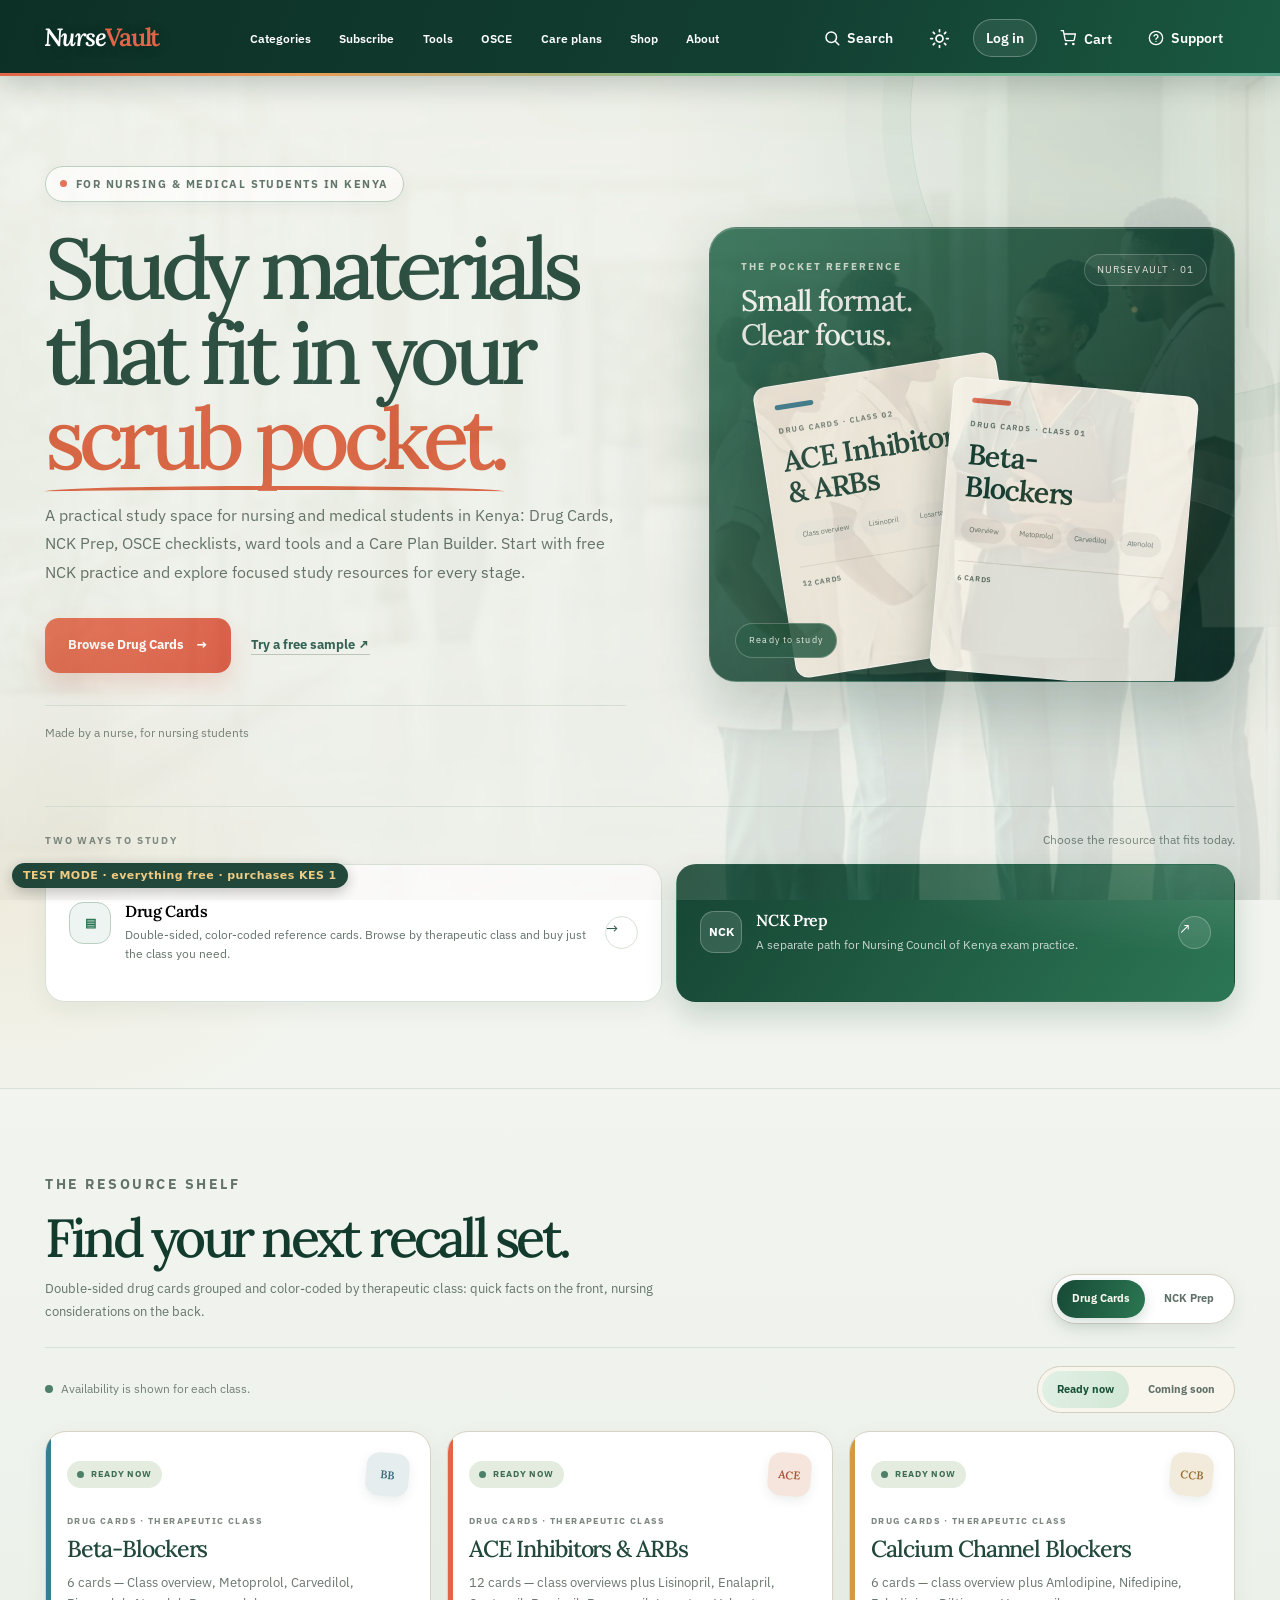
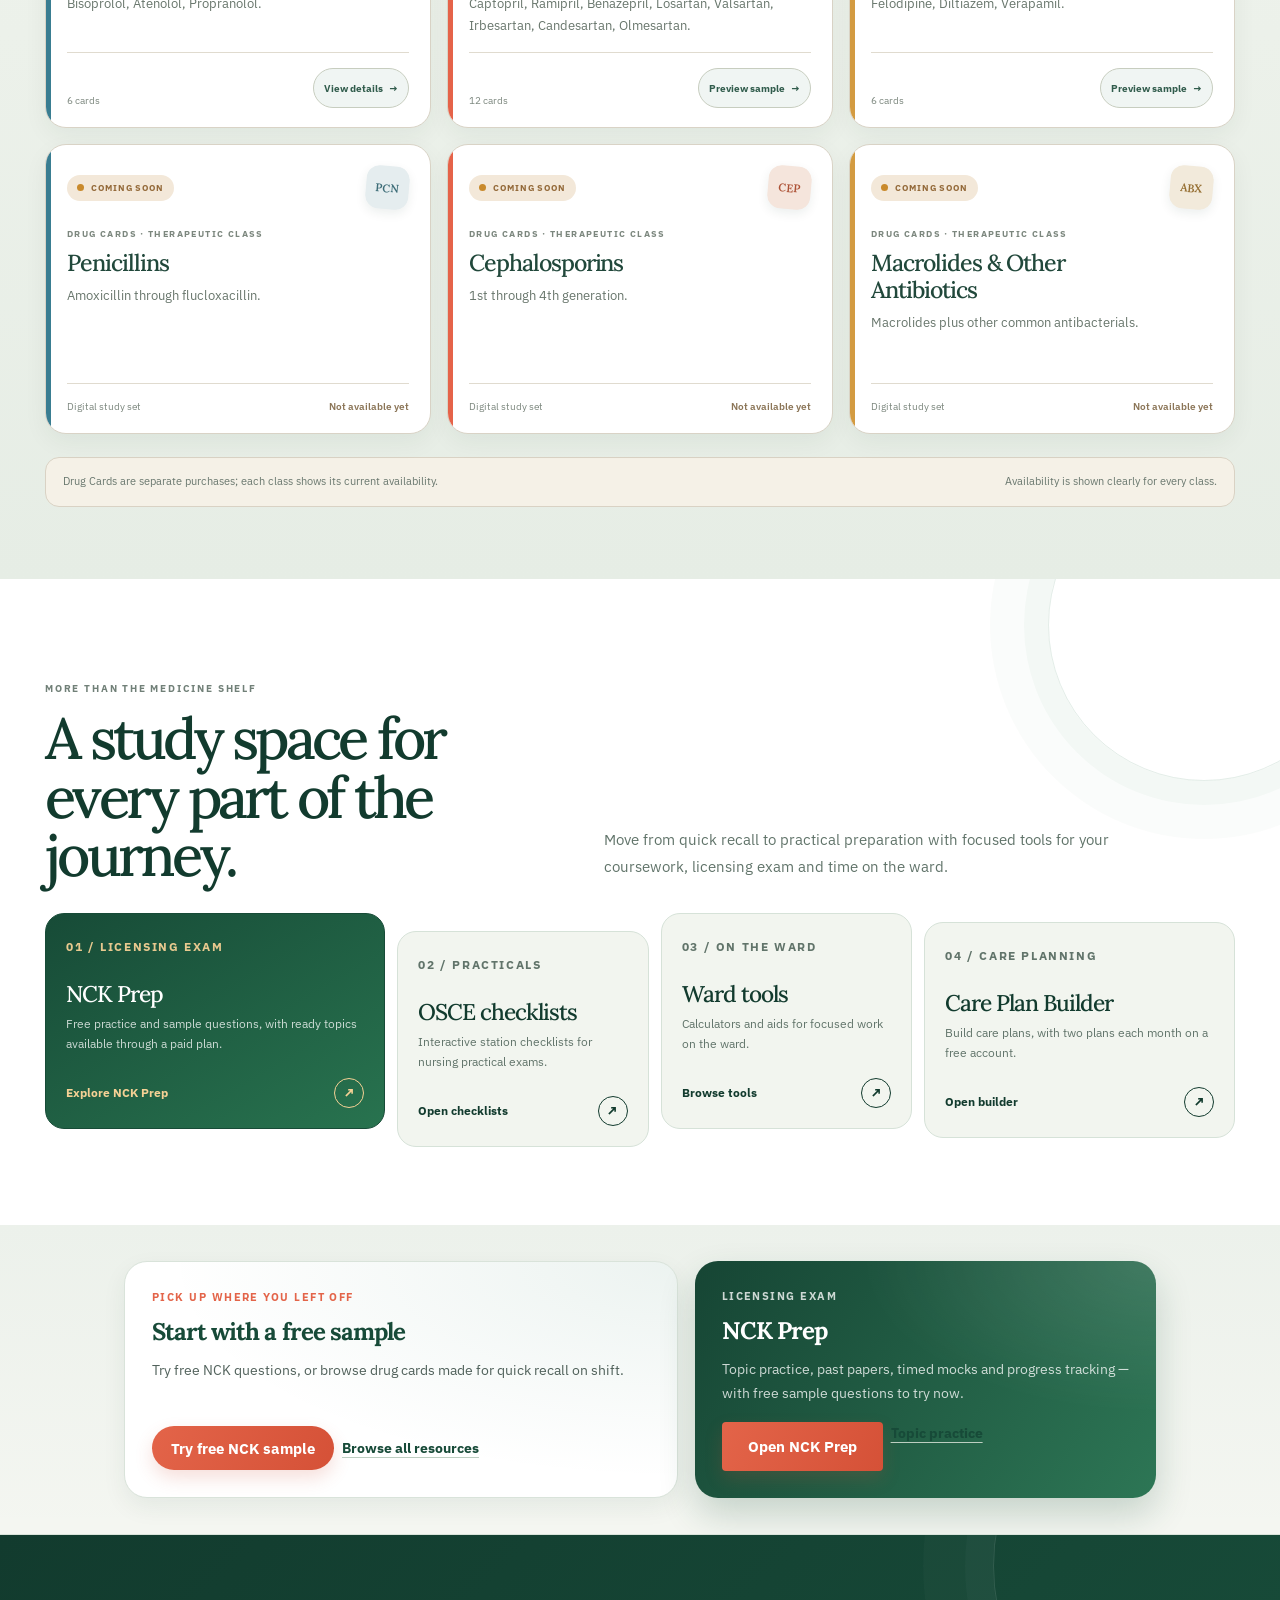
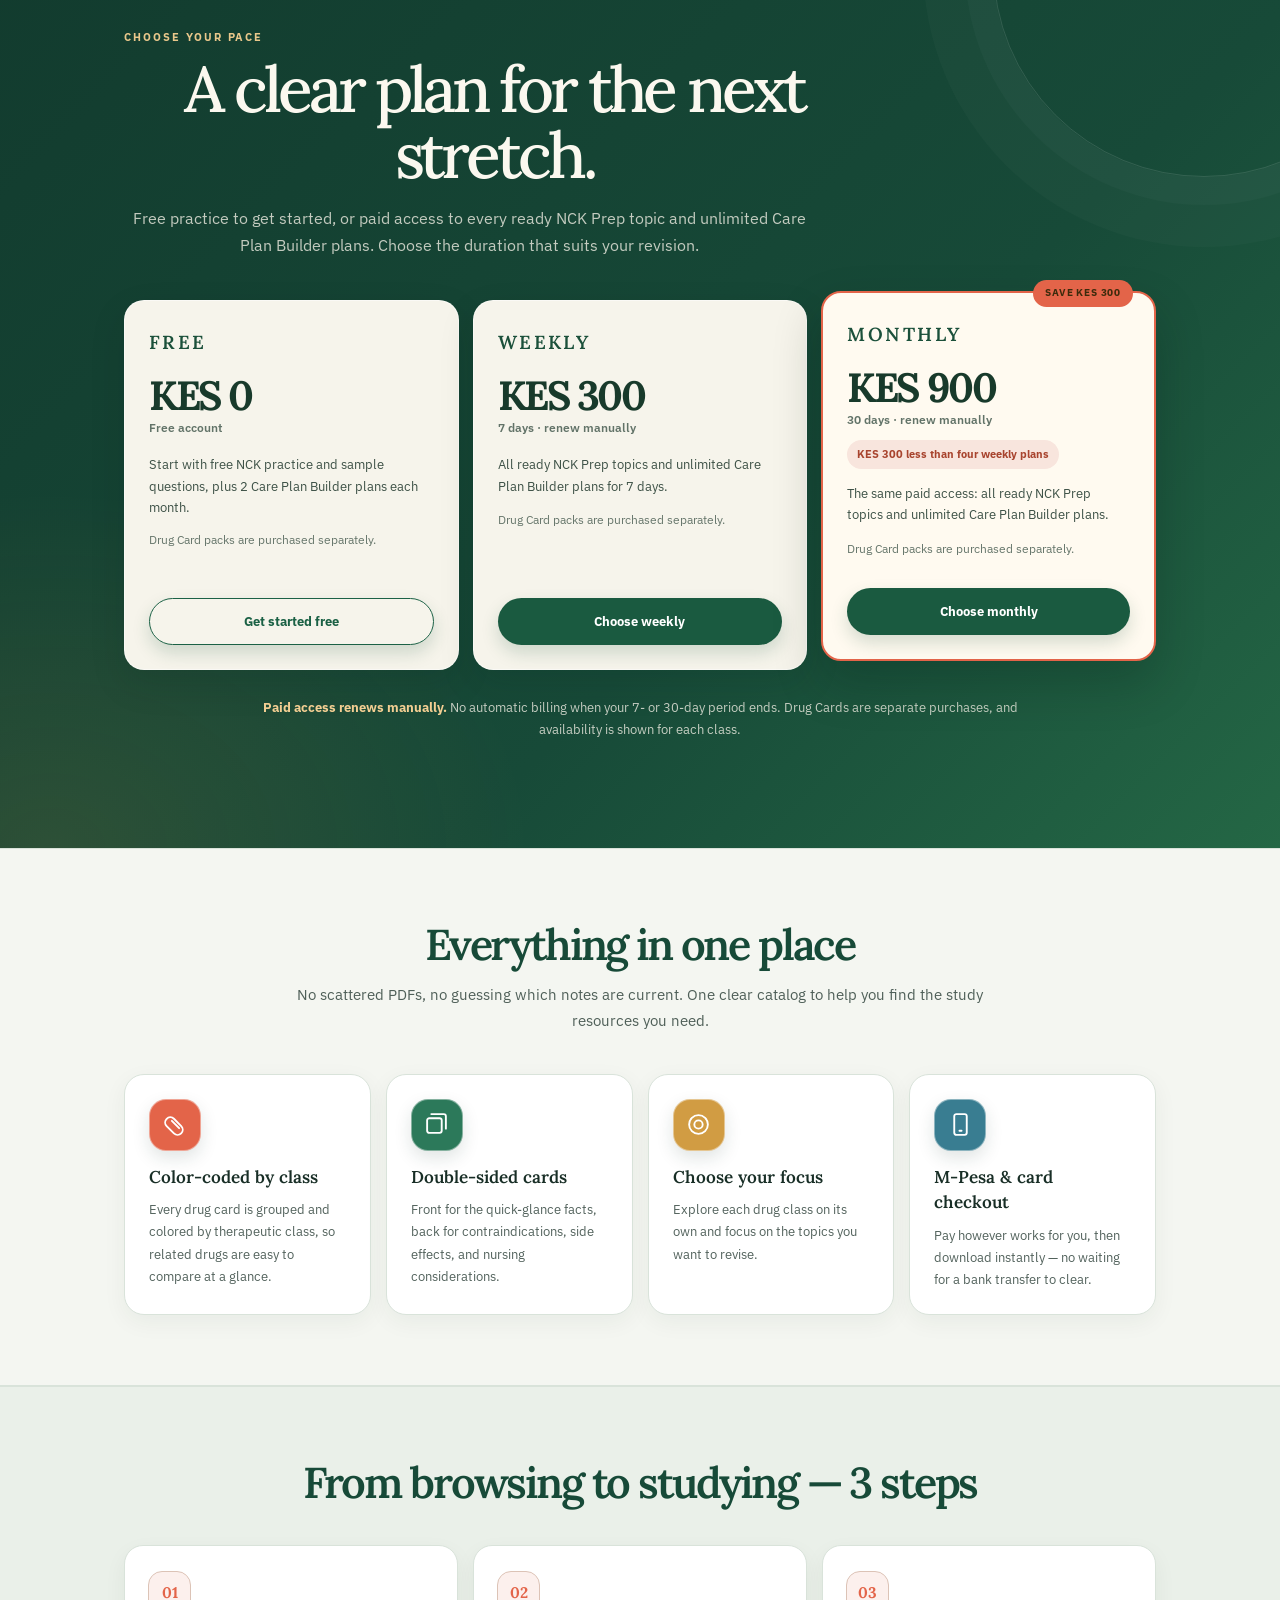
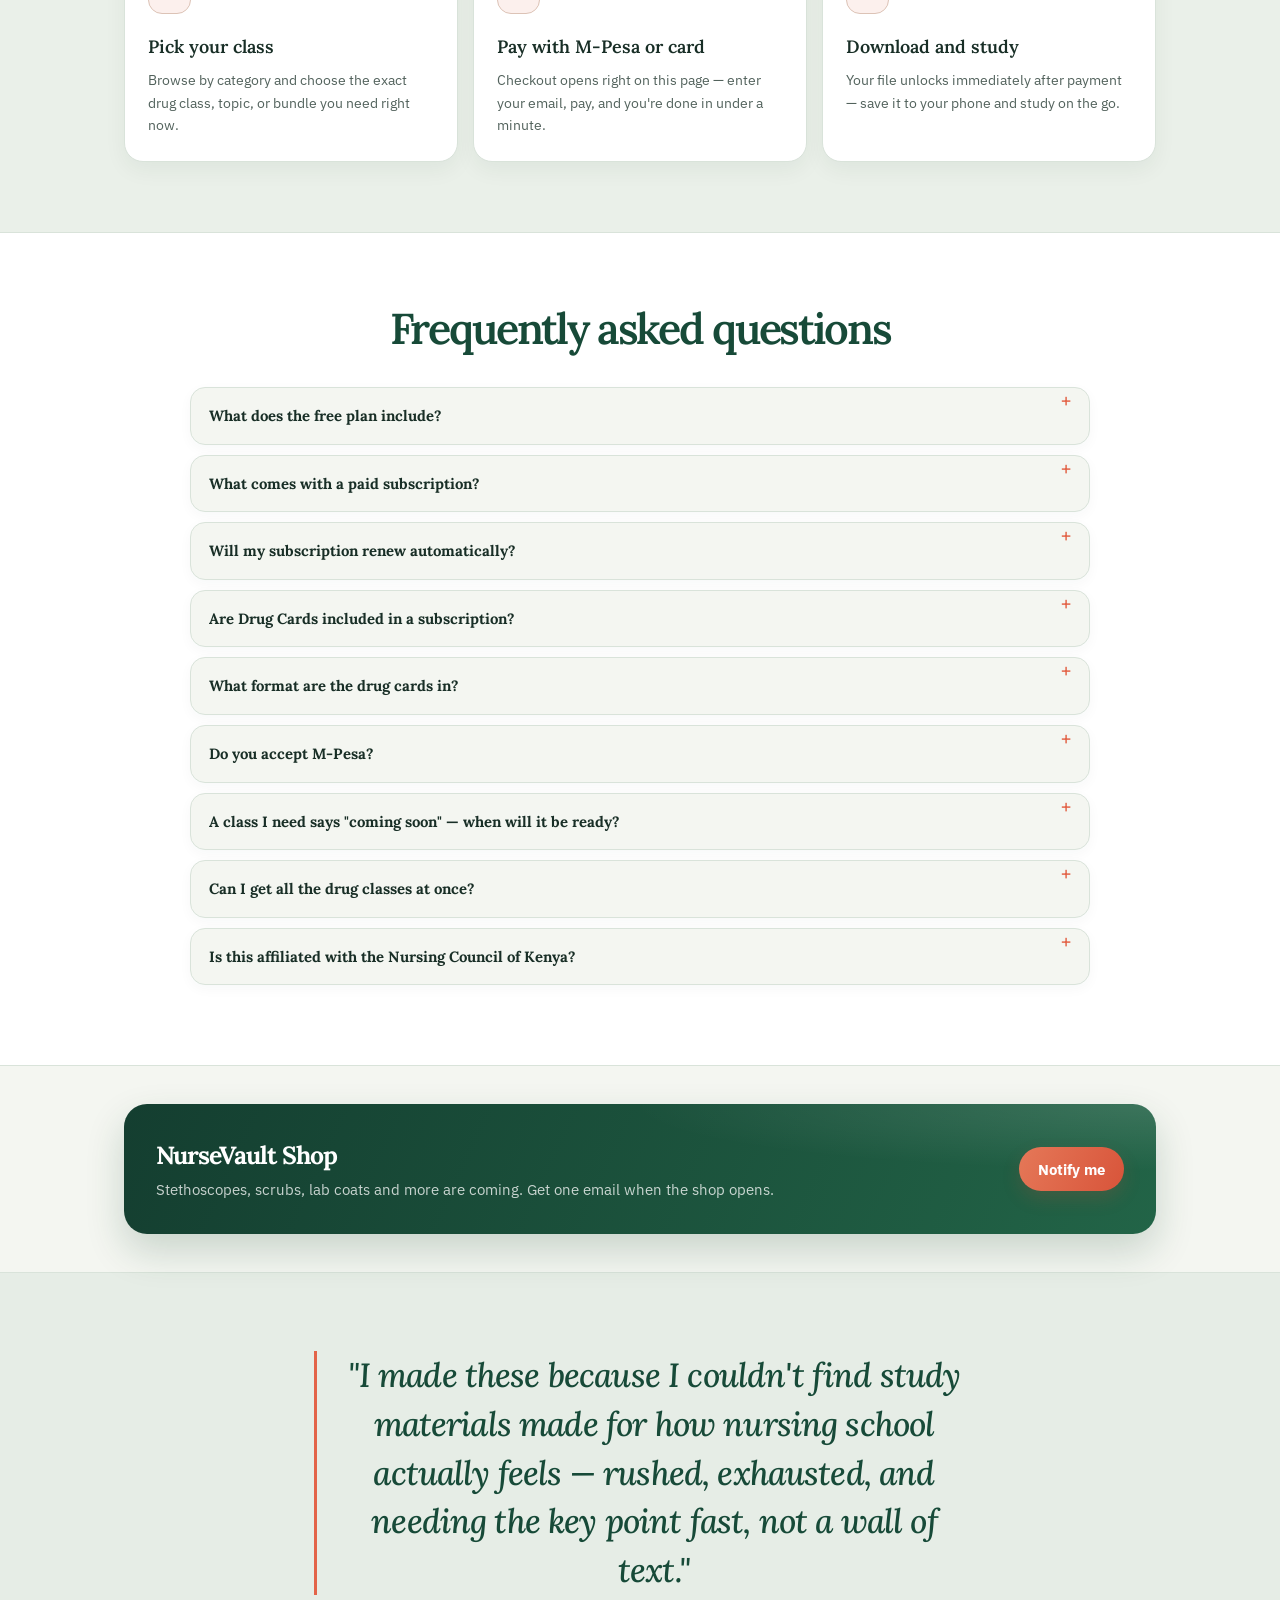
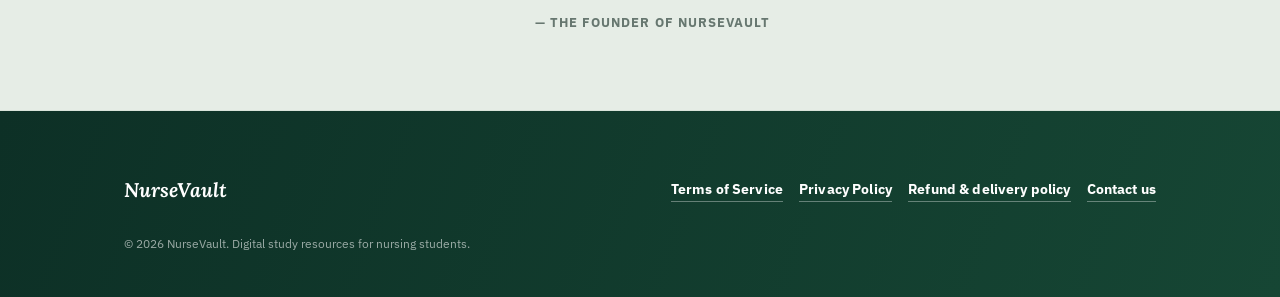
==== index.html @ f85ba9b7 "Add files via upload" ====
<!DOCTYPE html>
<html lang="en">
<head>
<meta charset="UTF-8" />
<meta name="viewport" content="width=device-width, initial-scale=1.0" />
<meta name="theme-color" content="#173F35" media="(prefers-color-scheme: light)" />
<meta name="theme-color" content="#0D1614" media="(prefers-color-scheme: dark)" />
<meta name="referrer" content="strict-origin-when-cross-origin" />
<meta http-equiv="X-Content-Type-Options" content="nosniff" />
<!-- Full CSP is set via Cloudflare Pages _headers (more reliable than meta). -->
<title>NurseVault — Study materials for nursing & medical students</title>
<meta name="description" content="Study with NurseVault: Drug Cards, NCK Prep, OSCE checklists, ward tools, and a Care Plan Builder for nursing and medical students in Kenya.">
<meta property="og:title" content="NurseVault — Study materials for nursing & medical students">
<meta property="og:description" content="Drug Cards, NCK Prep, OSCE checklists, ward tools, and a Care Plan Builder for nursing and medical students in Kenya.">

<link rel="manifest" href="manifest.json" />
<meta name="mobile-web-app-capable" content="yes" />
<meta name="apple-mobile-web-app-capable" content="yes" />
<meta name="apple-mobile-web-app-title" content="NurseVault" />
<meta name="application-name" content="NurseVault" />
<link rel="apple-touch-icon" href="icon-192.png" />

<link rel="preconnect" href="https://fonts.googleapis.com">
<link href="https://fonts.googleapis.com/css2?family=Lora:ital,wght@0,500;0,600;0,700;1,500&family=IBM+Plex+Sans:wght@400;500;600&family=Caveat:wght@500;700&display=swap" rel="stylesheet">
<style>
  /* ---------- THEME TOKENS ----------
     Two palettes, one set of names. Nothing below this block hardcodes a color.

     Note the brand green is split into three roles, because one value can't do
     all three jobs once the page can go dark:
       --brand-deep  : deep green SURFACES (header, footer, sidebar title bar).
                       Stays dark in both themes — white text sits on it.
       --green-dark  : the green used as TEXT (headings, links, accents).
                       Must lighten in dark mode or headings vanish.
       --btn-fill    : solid button fills, with --btn-fill-ink for their label.
  */
  :root{
    color-scheme:light;
    --paper:#F4F6F1;
    --paper-alt:#E9EFE9;
    --surface:#FFFFFF;
    --ink:#182E26;
    --ink-70:rgba(24,46,38,.75);
    --ink-50:rgba(24,46,38,.62);
    --green:#2C795A;
    --green-dark:#174A38;
    --brand-deep:#103329;
    --btn-fill:#1D5A43;
    --btn-fill-hover:#2A7658;
    --btn-fill-ink:#fff;
    --cat-active-icon:rgba(255,255,255,.2);
    --coral:#E36449;
    --coral-hover:#C94E35;
    --gold:#D19C43;
    --blue:#397D91;
    --purple:#745A96;
    --line:#D9E3DA;
    --line-strong:#BDCEC1;
    --incorrect:#B23A32;
    --thumb-shadow:rgba(18,54,40,.2);
    --fan-shadow:rgba(12,45,34,.3);
    --nv-shadow-sm:0 8px 24px rgba(19,54,41,.07);
    --nv-shadow-md:0 18px 46px rgba(19,54,41,.13);
  }

  /* Follow the OS when the user hasn't picked a theme.
     The :not([data-theme="light"]) guard lets an explicit "Light" choice win
     even on a machine set to dark. */
  @media (prefers-color-scheme:dark){
    :root:not([data-theme="light"]){
      color-scheme:dark;
      --paper:#101A16;
      --paper-alt:#17241E;
      --surface:#1D2A23;
      --ink:#EAF0EA;
      --ink-70:rgba(234,240,234,.79);
      --ink-50:rgba(234,240,234,.63);
      --green:#66B895;
      --green-dark:#91D6B4;
      --brand-deep:#0A1410;
      --btn-fill:#58A987;
      --btn-fill-hover:#71C09B;
      --btn-fill-ink:#102018;
      --cat-active-icon:rgba(0,0,0,.18);
      --coral:#F08060;
      --coral-hover:#FF987A;
      --gold:#DAB36C;
      --blue:#79BFD3;
      --purple:#B9A4DC;
      --line:#2B3A32;
      --line-strong:#40544A;
      --incorrect:#FF9587;
      --thumb-shadow:rgba(0,0,0,.5);
      --fan-shadow:rgba(0,0,0,.55);
      --nv-shadow-sm:0 8px 24px rgba(0,0,0,.18);
      --nv-shadow-md:0 18px 46px rgba(0,0,0,.3);
    }
  }

  /* Explicit choice from the header toggle. Same values as above. */
  :root[data-theme="dark"]{
    color-scheme:dark;
    --paper:#101A16;
    --paper-alt:#17241E;
    --surface:#1D2A23;
    --ink:#EAF0EA;
    --ink-70:rgba(234,240,234,.79);
    --ink-50:rgba(234,240,234,.63);
    --green:#66B895;
    --green-dark:#91D6B4;
    --brand-deep:#0A1410;
    --btn-fill:#58A987;
    --btn-fill-hover:#71C09B;
    --btn-fill-ink:#102018;
    --cat-active-icon:rgba(0,0,0,.18);
    --coral:#F08060;
    --coral-hover:#FF987A;
    --gold:#DAB36C;
    --blue:#79BFD3;
    --purple:#B9A4DC;
    --line:#2B3A32;
    --line-strong:#40544A;
    --incorrect:#FF9587;
    --thumb-shadow:rgba(0,0,0,.5);
    --fan-shadow:rgba(0,0,0,.55);
    --nv-shadow-sm:0 8px 24px rgba(0,0,0,.18);
    --nv-shadow-md:0 18px 46px rgba(0,0,0,.3);
  }

  /* Respect "reduce motion" — the theme fade is decorative. */
  @media (prefers-reduced-motion:no-preference){
    body{transition:background-color .18s ease,color .18s ease;}
  }
  *{box-sizing:border-box;}
  html{scroll-behavior:smooth;}
  body{
    margin:0;
    background:var(--paper);
    color:var(--ink);
    font-family:'IBM Plex Sans', sans-serif;
    font-size:16px;
    line-height:1.5;
  }
  h1,h2,h3,.serif{font-family:'Lora', serif;}
  /* Handwritten look for the hero headline and the sample drug cards. */
  .hand{font-family:'Caveat','Segoe Script','Bradley Hand','Comic Sans MS',cursive;}
  a{color:inherit;}
  .wrap{max-width:1080px;margin:0 auto;padding:0 24px;}
  button{font-family:inherit;cursor:pointer;}

  /* ---------- HEADER ---------- */
  header{
    position:sticky;top:0;z-index:40;
    background:var(--brand-deep);
  }
  .header-row{display:flex;align-items:center;justify-content:space-between;padding:16px 24px;}
  .wordmark{font-family:'Lora',serif;font-weight:600;font-style:italic;font-size:1.4rem;color:#fff;letter-spacing:.2px;}
  .wordmark span{color:var(--coral);font-style:normal;}
  a.wordmark{text-decoration:none;}

  /* ---------- SPLASH SCREEN ----------
     Just the NurseVault name on a dark background, shown for SPLASH_MIN_MS
     (see the script) before fading out. It stays dark in light mode too.
     It sits above everything, so the brand shows before the site appears. */
  #splash-screen{
    position:fixed;inset:0;z-index:200;
    background:#0D1614;
    display:flex;align-items:center;justify-content:center;
    padding:24px;
    transition:opacity .4s ease;
  }
  #splash-screen.splash-hide{opacity:0;pointer-events:none;}
  .splash-word{
    font-family:'Lora',serif;font-weight:600;font-style:italic;
    font-size:clamp(2.8rem,10vw,4.6rem);line-height:1;color:#fff;letter-spacing:.3px;
    opacity:0;animation:splashIn 1s ease .2s forwards;
  }
  .splash-word span{color:#F2794F;font-style:normal;}
  @keyframes splashIn{from{opacity:0;transform:scale(.96);}to{opacity:1;transform:scale(1);}}
  @media (prefers-reduced-motion:reduce){
    .splash-word{animation:none;opacity:1;}
  }
  nav.main-nav{display:flex;gap:10px;font-size:.9rem;}
  /* Header controls are plain text/icons (no boxes). The header background is
     a dark green in both light and dark mode, so white stays readable in both. */
  nav.main-nav a{
    text-decoration:none;color:#fff;font-weight:600;
    padding:9px 12px;
  }
  nav.main-nav a:hover{text-decoration:underline;text-underline-offset:6px;text-decoration-thickness:2px;}
  nav.main-nav a:focus-visible{outline:2px solid var(--gold);outline-offset:2px;border-radius:4px;}
  .cart-btn{
    position:relative;background:none;color:#fff;border:none;
    padding:10px 12px;border-radius:6px;font-size:.9rem;font-weight:600;
    display:flex;align-items:center;gap:8px;
  }
  .cart-btn:hover{text-decoration:underline;text-underline-offset:6px;text-decoration-thickness:2px;}
  .cart-btn:focus-visible{outline:2px solid var(--gold);outline-offset:2px;}
  .cart-count{
    position:absolute;top:-7px;right:-7px;background:var(--coral);color:#fff;
    font-size:.68rem;font-weight:600;min-width:18px;height:18px;border-radius:9px;
    display:none;align-items:center;justify-content:center;padding:0 4px;
  }
  .cart-icon-svg{width:16px;height:16px;}

  .account-btn{
    background:none;border:none;color:#fff;
    padding:9px 12px;border-radius:6px;font-size:.88rem;font-weight:600;
  }
  .account-btn:hover{text-decoration:underline;text-underline-offset:6px;text-decoration-thickness:2px;}
  .account-btn:focus-visible{outline:2px solid var(--gold);outline-offset:2px;}

  /* ---------- DISPLAY MODE TOGGLE ---------- */
  /* .support-btn shares this look — same pill shape as the theme toggle. */
  .theme-btn,.support-btn{
    display:flex;align-items:center;gap:7px;
    background:none;border:none;color:#fff;
    padding:9px 12px;border-radius:6px;font-size:.88rem;font-weight:600;
  }
  .theme-btn:hover,.support-btn:hover{text-decoration:underline;text-underline-offset:6px;text-decoration-thickness:2px;}
  .theme-btn:hover .theme-icon,.support-btn:hover .theme-icon{text-decoration:none;}
  .theme-btn:focus-visible,.support-btn:focus-visible{outline:2px solid var(--gold);outline-offset:2px;}
  .theme-icon{display:flex;}
  .theme-icon svg{width:16px;height:16px;stroke:#fff;fill:none;stroke-width:2;stroke-linecap:round;stroke-linejoin:round;}
  .theme-btn .theme-icon svg{width:21px;height:21px;}
  @media (max-width:520px){
    .theme-label{display:none;}
    .theme-btn,.support-btn{padding:9px 11px;}
  }
  /* Small phones: tighten the header so the buttons AND the NurseVault name
     (pinned to the far left) all fit without cutting the name off. */
  @media (max-width:480px){
    .header-row{padding:12px 12px;gap:8px;}
    .header-row > div:not(.wordmark){gap:6px !important;min-width:0;}
    .theme-btn,.support-btn{padding:8px 7px;}
    .account-btn,.cart-btn{padding:8px 7px;font-size:.8rem;white-space:nowrap;}
    .wordmark{font-size:1.1rem;flex-shrink:0;}
  }

  /* ---------- SUBSCRIBE ---------- */
  .subscribe-section{padding:70px 0;background:var(--paper-alt);border-top:1px solid var(--line);border-bottom:1px solid var(--line);}
  .plan-grid{display:grid;grid-template-columns:1fr 1fr;gap:24px;max-width:640px;margin:36px auto 0;}
  .plan-card{background:var(--surface);border:1.5px solid var(--line);border-radius:8px;padding:28px 24px;text-align:center;}
  .plan-card.featured{border-color:var(--coral);box-shadow:0 6px 20px rgba(228,87,46,.12);position:relative;}
  .plan-badge{position:absolute;top:-12px;left:50%;transform:translateX(-50%);background:var(--coral);color:#fff;font-size:.7rem;font-weight:700;padding:3px 12px;border-radius:10px;text-transform:uppercase;letter-spacing:.4px;}
  .plan-name{font-family:'Lora',serif;font-weight:600;font-size:1.15rem;color:var(--green-dark);margin-bottom:6px;}
  .plan-price{font-family:'Lora',serif;font-weight:700;font-size:2.1rem;color:var(--ink);margin-bottom:2px;}
  .plan-period{font-size:.85rem;color:var(--ink-50);margin-bottom:18px;}
  .plan-desc{font-size:.85rem;color:var(--ink-70);margin-bottom:20px;line-height:1.5;}
  .plan-btn{width:100%;background:var(--btn-fill);color:var(--btn-fill-ink);border:none;padding:12px;border-radius:5px;font-size:.9rem;font-weight:600;}
  .plan-btn:hover{background:var(--btn-fill-hover);}
  .subscribe-note{text-align:center;font-size:.8rem;color:var(--ink-50);margin-top:24px;max-width:480px;margin-left:auto;margin-right:auto;}

  /* ---------- ACCOUNT MODAL ---------- */
  #account-modal{
    position:fixed;inset:0;z-index:100;display:none;align-items:flex-start;justify-content:center;
    padding:clamp(16px,4vh,40px) clamp(12px,3vw,24px);background:rgba(10,25,21,.68);backdrop-filter:blur(10px);
    overflow-y:auto;-webkit-overflow-scrolling:touch;
  }
  #account-modal .modal-card{
    position:relative;width:min(100%,470px);max-width:470px;max-height:none;
    margin:0 auto;overflow-y:visible;padding:28px 30px 24px;background:var(--surface);color:var(--ink);
    border:1px solid color-mix(in srgb,var(--line) 75%,transparent);border-top:4px solid var(--green);
    border-radius:22px;box-shadow:0 28px 90px rgba(0,0,0,.34);
  }
  #account-modal.dash-open .modal-card{
    max-width:min(640px,94vw);width:100%;
  }
  .account-modal-top{display:flex;align-items:center;justify-content:space-between;gap:16px;margin-bottom:22px;}
  .account-brand{display:flex;align-items:center;gap:11px;min-width:0;}
  .account-brand-mark{
    display:grid;place-items:center;width:42px;height:42px;flex:none;border-radius:14px;
    color:#fff;background:linear-gradient(135deg,var(--green-dark),var(--green));font-size:1.25rem;
    box-shadow:0 5px 14px color-mix(in srgb,var(--green) 24%,transparent);
  }
  .account-brand-copy{display:flex;flex-direction:column;line-height:1.1;}
  .account-brand-name{font-family:'Lora',serif;font-style:italic;font-weight:700;font-size:1.02rem;color:var(--green-dark);}
  .account-brand-name span{color:var(--coral);font-style:normal;}
  .account-brand-caption{margin-top:5px;color:var(--ink-50);font-size:.62rem;font-weight:700;letter-spacing:.12em;}
  .account-close{
    display:grid;place-items:center;width:38px;height:38px;flex:none;padding:0;border:1px solid var(--line);
    border-radius:50%;background:var(--paper);color:var(--ink-70);font:inherit;font-size:1.35rem;line-height:1;
    cursor:pointer;transition:background .15s,border-color .15s,transform .15s;
  }
  .account-close:hover{background:var(--paper-alt);border-color:var(--line-strong);transform:rotate(4deg);}
  .account-intro{margin-bottom:21px;}
  .account-eyebrow{margin:0 0 7px;color:var(--green-dark);font-size:.68rem;font-weight:700;letter-spacing:.12em;text-transform:uppercase;}
  .account-intro h2{margin:0 0 7px;font-family:'Lora',serif;font-size:clamp(1.55rem,4vw,1.85rem);line-height:1.2;color:var(--ink);}
  .account-intro > p:last-child{margin:0;max-width:36em;color:var(--ink-70);font-size:.88rem;line-height:1.5;}
  .google-btn-wrap{display:flex;justify-content:center;min-height:46px;width:100%;}
  .google-btn-wrap > div{margin:0 auto !important;}
  .social-auth{display:flex;flex-direction:column;gap:10px;margin-bottom:2px;}
  .social-btn{
    display:flex;align-items:center;justify-content:center;gap:10px;min-height:46px;
    width:100%;padding:11px 14px;border-radius:11px;font:inherit;font-size:.9rem;font-weight:600;
    cursor:pointer;border:1px solid var(--line-strong);background:var(--surface);color:var(--ink);
    transition:background .15s,border-color .15s,transform .15s,box-shadow .15s;
  }
  .social-btn:hover{background:var(--paper);border-color:var(--green);transform:translateY(-1px);box-shadow:0 5px 14px color-mix(in srgb,var(--ink) 8%,transparent);}
  .social-btn:disabled{opacity:.55;cursor:not-allowed;}
  .social-btn svg{width:18px;height:18px;flex-shrink:0;}
  .social-btn.apple{background:#111;color:#fff;border-color:#111;}
  .social-btn.apple:hover{background:#292929;border-color:#292929;}
  .social-btn.google-custom{background:#fff;color:#1f1f1f;border-color:#dadce0;}
  .account-divider{display:flex;align-items:center;gap:11px;margin:15px 0;color:var(--ink-50);font-size:.69rem;font-weight:700;text-transform:uppercase;letter-spacing:.12em;}
  .account-divider::before,.account-divider::after{content:"";flex:1;height:1px;background:var(--line);}
  .forgot-link{background:none;border:none;color:var(--green-dark);font:inherit;font-size:.8rem;font-weight:700;cursor:pointer;padding:0;text-align:left;align-self:flex-start;}
  .forgot-link:hover{text-decoration:underline;text-underline-offset:3px;}
  .account-forgot-row{display:flex;justify-content:flex-end;margin-top:-4px;}
  .account-form .form-actions{display:flex;flex-direction:column;gap:10px;}
  #forgotForm,#resetForm{display:none;flex-direction:column;gap:14px;}
  #forgotForm.active,#resetForm.active{display:flex;}
  .account-hint{font-size:.81rem;color:var(--ink-70);margin:0;line-height:1.5;}
  .account-tabs{display:grid;grid-template-columns:1fr 1fr;gap:4px;margin:0 0 18px;padding:4px;border:1px solid var(--line);border-radius:12px;background:var(--paper-alt);}
  .account-tab{background:transparent;border:0;border-radius:8px;padding:10px 12px;margin:0;font:inherit;font-size:.88rem;font-weight:700;color:var(--ink-50);cursor:pointer;transition:background .15s,color .15s,box-shadow .15s;}
  .account-tab.active{background:var(--surface);color:var(--green-dark);box-shadow:0 1px 4px color-mix(in srgb,var(--ink) 12%,transparent);}
  .account-form{display:none;flex-direction:column;gap:14px;}
  .account-form.active{display:flex;}
  #account-modal .account-field{display:grid;gap:6px;color:var(--ink-70);font-size:.8rem;font-weight:700;}
  #account-modal .account-form input{
    width:100%;min-width:0;min-height:47px;padding:11px 13px;border:1px solid var(--line-strong);
    border-radius:10px;font-family:inherit;font-size:.9rem;background:var(--paper);color:var(--ink);
    transition:border-color .15s,box-shadow .15s,background .15s;
  }
  #account-modal .account-form input::placeholder{color:var(--ink-50);opacity:.8;}
  #account-modal .account-form input:focus{outline:none;border-color:var(--green);background:var(--surface);box-shadow:0 0 0 3px color-mix(in srgb,var(--green) 16%,transparent);}
  .account-password-wrap{position:relative;display:flex;align-items:center;}
  .account-password-wrap input{padding-right:64px !important;}
  .account-password-toggle{
    position:absolute;right:8px;top:50%;transform:translateY(-50%);padding:6px 7px;
    border:0;border-radius:6px;background:transparent;color:var(--green-dark);font:inherit;font-size:.76rem;font-weight:700;cursor:pointer;
  }
  .account-password-toggle:hover{background:var(--paper-alt);}
  #account-modal .account-form .btn-solid{width:100%;min-height:48px;margin-top:2px;border-radius:10px;font-size:.92rem;font-weight:700;}
  .account-error{display:none;color:var(--incorrect);font-size:.83rem;}
  .account-error.show{display:block;}
  .account-form .account-error{margin:0;color:var(--incorrect);font-size:.81rem;}
  .account-form .account-error.show{display:block;}
  .account-legal-note{margin:0;text-align:center;color:var(--ink-50);font-size:.74rem;line-height:1.5;}
  .account-legal-note a{color:var(--green-dark);font-weight:700;text-decoration:underline;text-underline-offset:2px;}
  .account-device-note{
    display:flex;align-items:flex-start;gap:9px;margin:18px 0 0;padding:11px 12px;
    border:1px solid var(--line);border-radius:10px;background:var(--paper);color:var(--ink-70);font-size:.76rem;line-height:1.45;
  }
  .account-device-note span:first-child{flex:none;color:var(--green-dark);}
  #accountLoggedInView .account-status{margin-top:12px;}
  #accountLoggedInView .modal-actions{flex-wrap:wrap;}


  /* Catalog dashboard (replaces All resources list) */
  #products-grid .page-dash{padding:4px 0 24px;display:flex;flex-direction:column;gap:16px;}
  .page-dash-banner{
    position:relative;overflow:hidden;border-radius:18px;padding:20px 22px;color:#fff;
    border:0;box-shadow:0 10px 28px color-mix(in srgb,var(--ink) 12%,transparent);
  }
  .page-dash-banner[data-tone="morning"]{background:linear-gradient(100deg,#F4B942 0%,#F08A4B 100%);color:#2B1A05;}
  .page-dash-banner[data-tone="afternoon"]{background:linear-gradient(100deg,#2A9D8A 0%,#173F35 100%);}
  .page-dash-banner[data-tone="evening"]{background:linear-gradient(100deg,#E0703F 0%,#8B3F6E 55%,#3B3A7A 100%);}
  .page-dash-banner[data-tone="night"]{background:linear-gradient(100deg,#0F1B2D 0%,#2A3F66 100%);}
  .page-dash-banner::after{content:"";position:absolute;inset:0;pointer-events:none;background:radial-gradient(circle at 12% 0%,rgba(255,255,255,.22),transparent 48%);}
  .page-dash-banner > *{position:relative;z-index:1;}
  .page-dash-banner .pdb-hello{margin:0;font-size:.72rem;font-weight:700;letter-spacing:.12em;text-transform:uppercase;opacity:.9;}
  .page-dash-banner .pdb-name{margin:6px 0 0;font-family:'Lora',serif;font-size:clamp(1.35rem,3vw,1.75rem);font-weight:700;letter-spacing:-.02em;}
  .page-dash-banner .pdb-sub{margin:8px 0 0;font-size:.92rem;opacity:.92;max-width:36em;line-height:1.45;}
  .page-dash-banner .pdb-pill{
    display:inline-flex;margin-top:12px;padding:5px 11px;border-radius:999px;font-size:.78rem;font-weight:700;
    background:rgba(255,255,255,.22);
  }
  .page-dash-banner .pdb-addname{
    display:inline-flex;margin:12px 0 0 8px;padding:5px 11px;border-radius:999px;font-size:.78rem;font-weight:700;
    background:transparent;color:inherit;border:1px dashed rgba(255,255,255,.55);cursor:pointer;font-family:inherit;
  }
  .page-dash-banner .pdb-addname:hover,.page-dash-banner .pdb-addname:focus-visible{background:rgba(255,255,255,.16);}
  .dash-name-row{display:flex;flex-wrap:wrap;align-items:center;gap:8px;margin:12px 0 0;}
  .dash-name-row label{font-size:.78rem;font-weight:700;color:var(--ink-50);flex-basis:100%;}
  .dash-name-row input{flex:1 1 160px;min-width:0;padding:9px 11px;border:1px solid var(--line-strong);border-radius:8px;font:inherit;font-size:.92rem;background:var(--paper);color:var(--ink);}
  .dash-name-row button{padding:9px 16px;border-radius:8px;border:0;background:#173F35;color:#fff;font:inherit;font-size:.86rem;font-weight:700;cursor:pointer;}
  .dash-name-row button:disabled{opacity:.6;cursor:default;}
  .dash-name-status{font-size:.75rem;color:var(--ink-50);flex-basis:100%;min-height:1em;}
  .page-dash-actions{
    display:grid;grid-template-columns:repeat(4,minmax(0,1fr));gap:14px;
  }
  @media (max-width:900px){.page-dash-actions{grid-template-columns:repeat(2,minmax(0,1fr));}}
  @media (max-width:420px){.page-dash-actions{grid-template-columns:1fr;}}
  .page-dash-action{
    display:flex;flex-direction:column;align-items:flex-start;gap:10px;
    padding:16px 16px 18px;min-height:140px;
    border-radius:16px;border:1.5px solid var(--line);background:var(--surface);
    cursor:pointer;font:inherit;color:inherit;text-align:left;width:100%;
    transition:border-color .15s,transform .15s,box-shadow .15s;
  }
  .page-dash-action:hover{
    border-color:color-mix(in srgb,var(--da,var(--green)) 55%,var(--line));
    transform:translateY(-3px);
    box-shadow:0 12px 28px color-mix(in srgb,var(--ink) 10%,transparent);
  }
  .page-dash-action:focus-visible{outline:2px solid var(--gold);outline-offset:2px;}
  .page-dash-action .pda-ic{
    width:48px;height:48px;border-radius:14px;
    display:flex;align-items:center;justify-content:center;font-size:1.45rem;
    background:color-mix(in srgb,var(--da,var(--green)) 18%,var(--surface));
    border:1px solid color-mix(in srgb,var(--da,var(--green)) 22%,var(--line));
  }
  .page-dash-action .pda-t{
    font-weight:700;font-size:1rem;color:var(--green-dark);letter-spacing:-.01em;
  }
  .page-dash-action .pda-s{font-size:.8rem;color:var(--ink-50);line-height:1.35;}
  @media (prefers-reduced-motion:reduce){
    .page-dash-action{transition:none;}
    .page-dash-action:hover{transform:none;}
  }

  body[data-page="catalog"] .catalog-toolbar{display:none;}
  body[data-page="catalog"][data-dash="1"] .catalog-toolbar{display:none !important;}
  body[data-page="catalog"]:not([data-dash="1"]) .catalog-toolbar{display:flex;}

  /* ---------- Student dashboard (My Account) ---------- */
  
  .dash{
    display:flex;flex-direction:column;gap:14px;
  }
  .dash-welcome{
    padding:16px 16px 14px;border-radius:16px;
    border:1px solid var(--line);
    background:
      radial-gradient(circle at 100% 0%,color-mix(in srgb,var(--gold) 20%,transparent),transparent 42%),
      linear-gradient(135deg,color-mix(in srgb,var(--green) 12%,var(--surface)),var(--surface));
  }
  .dash-hello{margin:0;font-size:.72rem;font-weight:700;letter-spacing:.1em;text-transform:uppercase;color:var(--green-dark);}
  .dash-email{margin:6px 0 0;font-family:'Lora',serif;font-size:1.2rem;font-weight:600;color:var(--ink);word-break:break-all;}
  .dash-sub{
    display:inline-flex;align-items:center;gap:6px;margin-top:10px;
    padding:5px 10px;border-radius:999px;font-size:.78rem;font-weight:700;
  }
  .dash-sub.on{background:color-mix(in srgb,var(--green) 18%,transparent);color:var(--green-dark);}
  .dash-sub.off{background:color-mix(in srgb,var(--coral) 14%,transparent);color:var(--coral);}
  .dash-continue{
    padding:16px;border-radius:16px;border:1.5px solid color-mix(in srgb,var(--green) 35%,var(--line));
    background:var(--surface);display:flex;flex-direction:column;gap:8px;
  }
  .dash-continue .dash-kicker{margin:0;font-size:.7rem;font-weight:700;letter-spacing:.08em;text-transform:uppercase;color:var(--ink-50);}
  .dash-continue h3{margin:0;font-family:'Lora',serif;font-size:1.15rem;color:var(--green-dark);}
  .dash-continue p{margin:0;font-size:.86rem;color:var(--ink-70);line-height:1.45;}
  .dash-continue .dash-cta{margin-top:6px;align-self:flex-start;}
  .dash-stats{
    display:grid;grid-template-columns:repeat(3,minmax(0,1fr));gap:10px;
  }
  .dash-stat{
    padding:12px 10px;border-radius:14px;border:1px solid var(--line);background:var(--surface);
    text-align:center;
  }
  .dash-stat b{display:block;font-family:'Lora',serif;font-size:1.35rem;color:var(--green-dark);line-height:1.1;}
  .dash-stat span{display:block;margin-top:4px;font-size:.72rem;font-weight:600;color:var(--ink-50);text-transform:uppercase;letter-spacing:.04em;}
  .dash-actions{
    display:grid;grid-template-columns:repeat(2,minmax(0,1fr));gap:10px;
  }
  .dash-action{
    display:flex;align-items:center;gap:10px;padding:12px 12px;
    border-radius:14px;border:1px solid var(--line);background:var(--surface);
    cursor:pointer;font:inherit;color:inherit;text-align:left;
    transition:border-color .15s,transform .15s,box-shadow .15s;
  }
  .dash-action:hover{
    border-color:var(--green);transform:translateY(-2px);
    box-shadow:0 8px 18px color-mix(in srgb,var(--ink) 8%,transparent);
  }
  .dash-action .da-ic{
    width:40px;height:40px;border-radius:12px;flex-shrink:0;
    display:flex;align-items:center;justify-content:center;font-size:1.25rem;
    background:color-mix(in srgb,var(--da,var(--green)) 16%,var(--surface));
  }
  .dash-action .da-t{display:block;font-weight:700;font-size:.88rem;color:var(--green-dark);line-height:1.25;}
  .dash-action .da-s{display:block;font-size:.74rem;color:var(--ink-50);margin-top:2px;line-height:1.3;}
  .dash-action > span:last-child{min-width:0;display:flex;flex-direction:column;align-items:flex-start;}
  .dash-block{
    padding:14px;border-radius:16px;border:1px solid var(--line);background:var(--surface);
  }
  .dash-block h4{
    margin:0 0 10px;font-family:'Lora',serif;font-size:1.02rem;color:var(--green-dark);
  }
  .dash-orders{display:flex;flex-direction:column;gap:8px;max-height:200px;overflow:auto;}
  .dash-order{
    display:flex;justify-content:space-between;gap:10px;align-items:flex-start;
    padding:10px 11px;border-radius:12px;background:var(--paper-alt);border:1px solid var(--line);
  }
  .dash-order b{display:block;font-size:.86rem;color:var(--ink);font-weight:600;}
  .dash-order span{display:block;margin-top:3px;font-size:.74rem;color:var(--ink-50);}
  .dash-empty{margin:0;font-size:.84rem;color:var(--ink-70);line-height:1.45;}
  .dash-foot{
    display:flex;flex-wrap:wrap;gap:8px;margin-top:4px;
  }
  .dash-foot .btn-solid,.dash-foot .btn-ghost{flex:1;min-width:120px;min-height:44px;border-radius:10px;font-weight:700;}
  @media (max-width:520px){
    .dash-stats{grid-template-columns:1fr 1fr 1fr;gap:8px;}
    .dash-stat b{font-size:1.15rem;}
    .dash-actions{grid-template-columns:1fr;}
  }
  @media (prefers-reduced-motion:reduce){
    .dash-action{transition:none;}
    .dash-action:hover{transform:none;}
  }


  @media (max-width:520px){
    #account-modal .modal-card{padding:24px 19px 20px;border-radius:19px;}
    .account-modal-top{margin-bottom:18px;}
    .account-intro{margin-bottom:18px;}
    .account-device-note{margin-top:15px;}
  }
  .account-status{padding:6px 0;}
  .account-status .email-line{font-weight:600;margin-bottom:4px;}
  .account-status .sub-line{font-size:.85rem;color:var(--ink-70);margin-bottom:16px;}
  .account-error{color:var(--incorrect);font-size:.83rem;display:none;}
  .account-error.show{display:block;}

  /* ---------- HERO ---------- */
  .hero{padding:44px 0 60px;}
  /* The outer hero wraps the whole page (sidebar + content + footer): no bottom padding,
     or a blank strip shows under the footer. */
  section.hero:has(> .shell){padding-bottom:0;}

  /* Left category column paints the full height of the site; nav sticks while scrolling. */
  .shell{
    display:grid;
    grid-template-columns:270px 1fr;
    align-items:stretch;
    width:100%;
    min-height:calc(100vh - var(--nv-header-h, 64px));
    background:linear-gradient(to right, var(--surface) 0, var(--surface) 270px, transparent 270px);
  }
  .shell-main{
    min-width:0;
    display:flex;
    flex-direction:column;
    min-height:calc(100vh - var(--nv-header-h, 64px));
  }
  /* Footer lives in the content column only (not under the sidebar) */
  .shell-main > footer{
    margin-top:auto;
    width:100%;
  }

  .side-nav{
    background:var(--surface);
    width:100%;
    overflow-y:auto;
    border-right:1px solid var(--line);
    display:flex;
    flex-direction:column;
    z-index:30;
  }

  /* Desktop: sidebar locked under header; content+footer in the right column only */
  @media (min-width:761px){
    body.sub-page .side-nav{
      position:fixed;
      left:0;
      top:var(--nv-header-h, 64px);
      width:270px;
      height:calc(100vh - var(--nv-header-h, 64px));
      max-height:calc(100vh - var(--nv-header-h, 64px));
    }
    body.sub-page .shell{
      display:block;
      padding-left:270px;
      box-sizing:border-box;
      width:100%;
      min-height:calc(100vh - var(--nv-header-h, 64px));
      background:var(--paper);
    }
    body.sub-page .shell-main{
      display:flex;
      flex-direction:column;
      min-height:calc(100vh - var(--nv-header-h, 64px));
      width:100%;
      box-sizing:border-box;
    }
  }
  .side-nav .cat-list{flex:1 1 auto; max-height:none;}
  .side-nav .cat-list.collapsed{flex:0 0 auto;}
  .side-nav-title{
    display:flex;align-items:center;justify-content:space-between;
    background:var(--brand-deep);color:#fff;font-family:'Lora',serif;font-weight:700;
    font-size:.98rem;padding:18px 20px;cursor:pointer;user-select:none;
  }
  .side-nav-title:hover{background:color-mix(in srgb, var(--brand-deep) 86%, #fff);}
  .side-nav-title:focus-visible{outline:2px solid var(--gold);outline-offset:-3px;}
  .side-nav-title svg{width:16px;height:16px;stroke:#fff;transition:transform .22s ease;}
  .side-nav-title.collapsed svg{transform:rotate(-90deg);}
  .cat-list{padding:10px;overflow:hidden;max-height:1000px;transition:max-height .28s ease,padding .28s ease,opacity .2s ease;}
  .cat-list.collapsed{max-height:0;padding-top:0;padding-bottom:0;opacity:0;}
  .cat-item{
    display:flex;align-items:center;gap:12px;padding:10px 10px;border-radius:6px;cursor:pointer;
    font-size:.9rem;font-weight:600;color:var(--ink);transition:background .15s;margin-bottom:2px;
  }
  .cat-item:hover{background:var(--paper-alt);}
  .cat-item.active{background:var(--btn-fill);color:var(--btn-fill-ink);}
  .cat-item.active .cat-icon{background:var(--cat-active-icon);}
  .cat-icon{
    width:30px;height:30px;border-radius:6px;flex-shrink:0;
    display:flex;align-items:center;justify-content:center;
  }
  .cat-icon svg{width:16px;height:16px;}
  .hero-grid{display:grid;grid-template-columns:1.15fr 1fr;gap:56px;align-items:center;}
  .hero h1{font-family:'Caveat','Segoe Script','Bradley Hand','Comic Sans MS',cursive;font-size:3.9rem;font-weight:700;line-height:1.02;margin:0 0 20px;color:var(--green-dark);max-width:520px;}
  .hero p.lead{font-size:1.08rem;color:var(--ink-70);max-width:460px;margin:0 0 30px;}
  .hero-cta{display:flex;align-items:center;gap:22px;margin-bottom:40px;}
  .btn-primary{
    background:var(--coral);color:#fff;border:none;padding:13px 26px;border-radius:4px;
    font-size:.95rem;font-weight:600;
  }
  .btn-primary:hover{background:var(--coral-hover);}
  .btn-text{font-size:.9rem;color:var(--green-dark);text-decoration:underline;text-decoration-color:var(--line-strong);text-underline-offset:3px;background:none;border:none;padding:0;}

  .steps{display:flex;gap:0;border-top:1px solid var(--line);padding-top:20px;max-width:480px;}
  .step{flex:1;padding-right:16px;position:relative;}
  .step + .step{padding-left:16px;border-left:1px solid var(--line);}
  .step .num{
    display:inline-flex;width:20px;height:20px;border-radius:50%;border:1.3px solid var(--green);
    color:var(--green-dark);font-size:.72rem;align-items:center;justify-content:center;margin-bottom:8px;font-weight:600;
  }
  .step p{margin:0;font-size:.83rem;color:var(--ink-70);}

  /* Fan of sample drug cards in the hero. Built from HTML/CSS (no image files),
     colored per drug class like the real cards. Sizes are relative to the
     fan's own width (cqw), so it scales down cleanly on phones. */
  .card-fan{position:relative;width:100%;max-width:460px;aspect-ratio:1.095;margin:0 auto;container-type:inline-size;}
  .fcard{
    position:absolute;width:46%;aspect-ratio:3/4;overflow:hidden;
    background:var(--surface);border:1px solid var(--line);border-radius:10px;
    box-shadow:0 14px 34px var(--fan-shadow);
    padding:6.2cqw 4.2cqw 3cqw;
    font-family:'Caveat','Segoe Script','Bradley Hand','Comic Sans MS',cursive;
    font-size:clamp(13px,3.9cqw,18px);line-height:1.15;color:var(--ink);
  }
  .fcard::before{content:"";position:absolute;left:0;right:0;top:0;height:max(5px,1.5cqw);background:var(--c);}
  .fc-class{display:block;font-size:.95em;font-weight:500;color:var(--ink-70);margin-bottom:.3em;}
  .fc-name{font-weight:700;font-size:2em;line-height:1;color:var(--green-dark);margin-bottom:.45em;}
  .fcard ul{list-style:none;margin:0;padding:0;display:grid;gap:.4em;font-weight:500;}
  .fcard li{position:relative;padding-left:.95em;}
  .fcard li::before{content:"";position:absolute;left:0;top:.42em;width:.4em;height:.4em;border-radius:50%;background:var(--c);}
  .cf-1{left:1%;top:12%;transform:rotate(-8deg);z-index:1;}
  .cf-3{left:53%;top:6%;transform:rotate(7deg);z-index:2;}
  .cf-4{left:27%;top:32%;transform:rotate(-2deg);z-index:3;box-shadow:0 20px 40px var(--fan-shadow);}

  @keyframes fanIn{
    from{opacity:0;transform:translateY(18px) rotate(0deg);}
  }
  @media (prefers-reduced-motion:no-preference){
    .cf-1{animation:fanIn .6s ease-out both;}
    .cf-3{animation:fanIn .6s .12s ease-out both;}
    .cf-4{animation:fanIn .6s .24s ease-out both;}
  }
  /* Not enough room beside the text: stack the fan under it. */
  @media (max-width:1180px){
    .hero-grid{grid-template-columns:1fr;gap:36px;}
  }

  /* ---------- CATEGORY TABS ---------- */
  .tabs-section{background:var(--brand-deep);}
  .tabs-row{display:flex;gap:4px;padding-top:14px;overflow-x:auto;}
  .tab-btn{
    background:rgba(255,255,255,.08);color:rgba(255,255,255,.68);
    border:none;padding:12px 20px 10px;border-radius:7px 7px 0 0;
    font-size:.88rem;font-weight:500;white-space:nowrap;
    border-bottom:3px solid transparent;transition:background .15s,color .15s;
  }
  .tab-btn:hover{background:rgba(255,255,255,.14);color:#fff;}
  .tab-btn.active{background:var(--paper);color:var(--ink);}

  /* ---------- PRODUCT CATALOG ---------- */
  .catalog{padding:0 0 90px;}
  .catalog-head{display:flex;justify-content:space-between;align-items:baseline;padding:34px 0 18px;border-bottom:1px solid var(--line);}
  .catalog-head h2{margin:0;font-size:1.5rem;font-weight:600;color:var(--green-dark);}
  .catalog-head .count{font-size:.85rem;color:var(--ink-50);}

  /* Category pages: picking an item in the Categories list opens that category on its
     own page (only its resources + the footer), instead of scrolling the home page. */
  .cat-crumb,.cat-desc,.cat-switch{display:none;}
  .cat-crumb{
    display:none;align-items:center;flex-wrap:wrap;gap:6px 8px;
    padding-top:26px;font-size:.9rem;font-weight:600;color:var(--ink-50);
  }
  .cat-crumb a{color:var(--green-dark);text-decoration:none;}
  .cat-crumb a:hover{text-decoration:underline;text-underline-offset:4px;}
  .cat-crumb .crumb-sep{color:var(--ink-50);font-weight:500;}
  .cat-crumb #catCrumbCurrent{color:var(--ink);font-weight:600;}
  .cat-switch{display:none;flex-wrap:wrap;gap:8px;margin:14px 0 4px;}
  .cat-switch-btn{
    border:1.5px solid var(--line-strong);background:var(--surface);color:var(--ink);
    padding:7px 12px;border-radius:999px;font-size:.82rem;font-weight:600;cursor:pointer;font-family:inherit;
    flex:none;white-space:nowrap;
  }
  .cat-switch-btn:hover{border-color:var(--green);color:var(--green-dark);}
  .cat-switch-btn.active{background:var(--btn-fill);color:var(--btn-fill-ink);border-color:transparent;}
  .cat-desc{color:var(--ink-70);margin:10px 0 0;max-width:600px;line-height:1.55;font-size:.95rem;}
  
  .admin-bank-page{padding:44px 0 70px;min-height:60vh;}
  .admin-bank-page .ab-box{background:var(--surface,#fff);border:1px solid var(--line);border-radius:14px;padding:18px 20px;margin:0 0 16px;}
  .admin-bank-page label{display:block;font-weight:600;font-size:.85rem;margin:0 0 6px;color:var(--ink);}
  .admin-bank-page input[type=text],.admin-bank-page input[type=password],.admin-bank-page select,.admin-bank-page textarea{
    width:100%;max-width:100%;box-sizing:border-box;padding:10px 12px;border-radius:10px;border:1px solid var(--line);
    background:var(--paper,#fafafa);color:var(--ink);font:inherit;margin:0 0 12px;}
  .admin-bank-page textarea{min-height:160px;resize:vertical;line-height:1.45;}
  .admin-bank-page .ab-row{display:flex;flex-wrap:wrap;gap:12px;}
  .admin-bank-page .ab-row > div{flex:1;min-width:140px;}
  .admin-bank-page .ab-q{border:1px solid var(--line);border-radius:12px;padding:14px;margin:0 0 12px;background:var(--paper,#faf8f4);}
  .admin-bank-page .ab-q.rejected{opacity:.45;}
  .admin-bank-page .ab-q.accepted{border-color:var(--green);}
  .admin-bank-page .ab-acts{display:flex;flex-wrap:wrap;gap:8px;margin-top:10px;}
  .admin-bank-page .ab-hint{font-size:.85rem;color:var(--ink-70);margin:0 0 14px;line-height:1.5;}
  .admin-bank-page .ab-status{font-size:.9rem;margin:8px 0;color:var(--ink-70);}
  .admin-bank-page .ab-tabs{display:flex;flex-wrap:wrap;gap:8px;margin:0 0 16px;}
  .admin-bank-page .ab-tab{border:1px solid var(--line);background:var(--surface,#fff);color:var(--ink);padding:8px 14px;border-radius:999px;font-weight:600;font-size:.85rem;cursor:pointer;}
  .admin-bank-page .ab-tab.on{background:var(--green);color:#fff;border-color:var(--green);}
  .admin-bank-page .ab-table{width:100%;border-collapse:collapse;font-size:.9rem;}
  .admin-bank-page .ab-table th,.admin-bank-page .ab-table td{border-bottom:1px solid var(--line);padding:10px 8px;text-align:left;vertical-align:top;}
  .admin-bank-page .ab-table th{font-size:.75rem;text-transform:uppercase;letter-spacing:.03em;color:var(--ink-70);}
  .admin-bank-page .ab-pill{display:inline-block;padding:2px 8px;border-radius:999px;font-size:.75rem;font-weight:600;background:color-mix(in srgb,var(--green) 12%,transparent);color:var(--green-dark);}
  .admin-bank-page .ab-pill.warn{background:color-mix(in srgb,#c45c26 15%,transparent);color:#8a3a12;}
  .admin-bank-page .ab-check{list-style:none;padding:0;margin:0;}
  .admin-bank-page .ab-check li{padding:8px 0;border-bottom:1px solid var(--line);display:flex;gap:10px;align-items:flex-start;}
  .admin-bank-page .ab-check .ok{color:var(--green-dark);font-weight:700;}
  .admin-bank-page .ab-check .bad{color:#b42318;font-weight:700;}


  body[data-page="catalog"] .cat-crumb{display:flex;}
  body[data-page="catalog"] .cat-desc{display:block;}

  body[data-page="catalog"] .catalog-head{padding-top:12px;}
  body[data-page="catalog"] .catalog-head h2{font-size:2rem;}
  body[data-page="catalog"] .catalog{min-height:60vh;}

  /* Shop, Categories, NCK, Tools stay hidden on the home page. */
  .shell-main > section.shop-section,
  .shell-main > section.categories-page,
  .shell-main > section.nck-page,
  .shell-main > section.tools-page,
  .shell-main > section.osce-page,
  .shell-main > section.careplan-page,
  .shell-main > section.admin-bank-page{display:none;}

  /* Every page other than home shows just its own section (plus the footer). */
  body.sub-page .shell-main > section{display:none !important;}
  body[data-page="catalog"] .shell-main > section.catalog,
  body[data-page="shop"] .shell-main > section.shop-section,
  body[data-page="categories"] .shell-main > section.categories-page,
  body[data-page="nck"] .shell-main > section.nck-page,
  body[data-page="tools"] .shell-main > section.tools-page,
  body[data-page="osce"] .shell-main > section.osce-page,
  body[data-page="careplan"] .shell-main > section.careplan-page,
  body[data-page="admin-bank"] .shell-main > section.admin-bank-page{display:block !important;}

  /* Shared page header (Shop, Categories) */
  .page-crumb{display:flex;flex-wrap:wrap;align-items:center;gap:6px 8px;width:fit-content;margin-bottom:20px;font-size:.9rem;font-weight:600;color:var(--ink-50);text-decoration:none;}
  .page-crumb a{color:var(--green-dark);text-decoration:none;}
  .page-crumb a:hover{text-decoration:underline;text-underline-offset:4px;}
  .page-crumb .crumb-sep{color:var(--ink-50);font-weight:500;}
  .page-crumb > span:last-child{color:var(--ink);}
  .page-crumb:hover{text-decoration:underline;text-underline-offset:4px;}
  .page-title{margin:0 0 8px;font-size:clamp(1.55rem,4vw,1.9rem);font-weight:600;color:var(--green-dark);letter-spacing:-0.02em;}
  .page-sub{margin:0 0 20px;font-size:.95rem;color:var(--ink-70);line-height:1.55;max-width:40em;}
  .page-sub{margin:0 0 30px;max-width:620px;color:var(--ink-70);line-height:1.6;font-size:.95rem;}

  /* Categories page */
  .categories-page{padding:44px 0 70px;min-height:60vh;}
  .cats-grid{display:grid;grid-template-columns:repeat(3,1fr);gap:22px;}
  .cat-tile{
    display:flex;flex-direction:column;align-items:flex-start;text-decoration:none;color:inherit;
    background:var(--surface);border:1px solid var(--line);border-radius:8px;padding:24px 22px;
    transition:border-color .15s,transform .15s;
  }
  .cat-tile:hover{border-color:var(--green);transform:translateY(-2px);}
  .cat-tile:focus-visible{outline:2px solid var(--gold);outline-offset:3px;}
  .cat-tile-icon{width:46px;height:46px;border-radius:50%;display:flex;align-items:center;justify-content:center;margin-bottom:14px;}
  .cat-tile-icon svg{width:22px;height:22px;}
  .cat-tile h3{font-family:'Lora',serif;font-size:1.1rem;font-weight:600;margin:0 0 6px;color:var(--green-dark);}
  .cat-tile p{font-size:.88rem;color:var(--ink-70);margin:0 0 14px;line-height:1.5;flex:1;}
  .cat-tile-count{font-size:.8rem;font-weight:600;color:var(--ink-50);}

  /* Shop page + the small banner on the home page */
  .shop-section .shop-badge{display:inline-block;margin:0 0 12px;}
  .shop-section .shop-note{text-align:left;margin:34px 0 0;max-width:none;}
  .shop-teaser{padding:34px 0;}
  .shop-teaser-inner{
    display:flex;align-items:center;justify-content:space-between;gap:20px;flex-wrap:wrap;
    background:var(--surface);border:1px solid var(--line);border-radius:8px;padding:24px 28px;
  }
  .shop-teaser h2{margin:0 0 4px;font-size:1.3rem;color:var(--green-dark);}
  .shop-teaser p{margin:0;font-size:.92rem;color:var(--ink-70);}
  .shop-teaser-btn{display:inline-block;text-decoration:none;text-align:center;}
  /* ---------- NCK PREP (practice hub) ---------- */
  .nck-page{padding:44px 0 70px;min-height:60vh;}
  .nck-cadres{display:flex;gap:8px;flex-wrap:wrap;margin:0 0 18px;}
  .nck-pill{border:1px solid var(--line);background:var(--surface);color:var(--ink);padding:7px 14px;border-radius:20px;font-size:.85rem;font-weight:600;cursor:pointer;font-family:inherit;}
  .nck-pill:hover{border-color:var(--green);}
  .nck-pill.active{background:var(--btn-fill);color:var(--btn-fill-ink);border-color:transparent;}
  .nck-tabs{display:flex;gap:6px;flex-wrap:wrap;border-bottom:1px solid var(--line);margin-bottom:24px;padding-bottom:2px;}
  .nck-tab{
    padding:8px 14px;font-size:.88rem;font-weight:600;color:var(--ink-70);text-decoration:none;
    border-bottom:2px solid transparent;margin-bottom:-3px;border-radius:8px 8px 0 0;
  }
  .nck-tab:hover{color:var(--ink);background:color-mix(in srgb,var(--green) 6%,transparent);}
  .nck-tab.active{
    color:var(--green-dark);border-bottom-color:var(--coral);
    background:color-mix(in srgb,var(--coral) 8%,var(--surface));
  }
  .nck-grid{display:grid;grid-template-columns:repeat(3,1fr);gap:16px;}
  .nck-card{
    background:var(--surface);border:1px solid var(--line);border-radius:12px;padding:20px;
    box-shadow:0 1px 2px color-mix(in srgb,var(--ink) 4%,transparent);
  }
  a.nck-card{display:block;text-decoration:none;color:inherit;transition:border-color .15s,transform .15s,box-shadow .15s;}
  a.nck-card:hover{border-color:var(--green);transform:translateY(-2px);box-shadow:0 6px 16px color-mix(in srgb,var(--ink) 8%,transparent);}
  .nck-card .ic{font-size:1.45rem;margin-bottom:10px;display:block;}
  .nck-card h3,.nck-row h3{font-family:'Lora',serif;font-size:1.05rem;font-weight:600;margin:0 0 6px;color:var(--green-dark);}
  .nck-card p{margin:0;font-size:.88rem;color:var(--ink-70);line-height:1.5;}
  .nck-section{margin:28px 0 12px;}
  .nck-section:first-child{margin-top:8px;}
  .nck-section-title{
    font-family:'Lora',serif;font-size:1.1rem;font-weight:600;color:var(--green-dark);
    margin:0 0 12px;padding-bottom:8px;border-bottom:1px solid var(--line);
  }
  .nck-acc-chip{
    display:inline-flex;align-items:center;gap:4px;font-size:.72rem;font-weight:700;
    padding:3px 8px;border-radius:999px;background:var(--paper-alt);color:var(--ink-70);
  }
  .nck-acc-chip.good{background:color-mix(in srgb,var(--green) 16%,var(--surface));color:var(--green-dark);}
  .nck-acc-chip.mid{background:color-mix(in srgb,var(--gold) 18%,var(--surface));color:var(--gold);}
  .nck-acc-chip.low{background:color-mix(in srgb,var(--coral) 14%,var(--surface));color:var(--incorrect);}
  .nck-muted{color:var(--ink-70);font-size:.88rem;margin:0;}
  .nck-note{font-size:.82rem;color:var(--ink-50);line-height:1.5;margin:18px 0 0;}
  .nck-lv{display:inline-block;font-size:.7rem;font-weight:700;padding:2px 9px;border-radius:10px;letter-spacing:.02em;text-transform:none;vertical-align:middle;white-space:nowrap;}
  .nck-lv.bl{background:rgba(23,63,53,.10);color:var(--green-dark,#173F35);}
  .nck-lv.easy{background:rgba(46,160,100,.14);color:#1f7a4a;}
  .nck-lv.medium{background:rgba(224,160,40,.18);color:#8a5a00;}
  .nck-lv.hard{background:rgba(214,70,70,.14);color:#b02f2f;}
  @media (prefers-color-scheme: dark){.nck-lv.bl{background:rgba(120,200,170,.16);color:#9fe0c4}.nck-lv.easy{color:#7fdca8}.nck-lv.medium{color:#f0c060}.nck-lv.hard{color:#ff9a9a}}
  .nck-tag{display:inline-block;font-size:.7rem;font-weight:700;padding:2px 8px;border-radius:10px;background:var(--paper-alt);color:var(--ink-70);margin-left:6px;vertical-align:middle;}
  .nck-btn{background:var(--btn-fill);color:var(--btn-fill-ink);border:none;border-radius:6px;padding:9px 16px;font-weight:600;font-size:.88rem;cursor:pointer;font-family:inherit;}
  .nck-btn:hover{background:var(--btn-fill-hover);}
  .nck-btn:disabled{opacity:.45;cursor:default;}
  .nck-btn-ghost{background:none;color:var(--green-dark);border:1px solid var(--line-strong);border-radius:6px;padding:8px 14px;font-weight:600;font-size:.86rem;cursor:pointer;font-family:inherit;}
  .nck-btn-ghost:hover{border-color:var(--green);}
  .nck-btn-coral{background:var(--coral);color:#fff;}
  .nck-btn-coral:hover{background:var(--coral-hover);}
  /* High-visibility session controls (finish / leave / back) */
  .nck-run-cta{
    background:var(--btn-fill) !important;color:var(--btn-fill-ink) !important;border:none !important;
    font-weight:700;min-height:44px;padding:10px 18px;box-shadow:0 4px 14px color-mix(in srgb,var(--green) 28%,transparent);
  }
  .nck-run-cta:hover{background:var(--btn-fill-hover) !important;}
  .nck-run-leave{
    border:2px solid var(--green) !important;color:var(--green-dark) !important;
    background:color-mix(in srgb,var(--green) 10%,var(--surface)) !important;
    font-weight:700;min-height:44px;padding:10px 16px;
  }
  .nck-run-leave:hover{
    background:color-mix(in srgb,var(--green) 18%,var(--surface)) !important;
    border-color:var(--green-dark) !important;
  }
  .nck-toolbar{display:flex;gap:10px;flex-wrap:wrap;margin-bottom:8px;}
  .nck-list{border-top:1px solid var(--line);}
  .nck-row{
    display:flex;gap:16px;align-items:center;justify-content:space-between;flex-wrap:wrap;
    padding:14px 12px;border:1px solid transparent;border-bottom-color:var(--line);
    border-radius:10px;margin:0 -4px;transition:background .15s,border-color .15s;
  }
  .nck-row:hover{background:color-mix(in srgb,var(--green) 5%,var(--surface));border-color:var(--line);}
  .nck-row .acts{display:flex;gap:8px;flex-wrap:wrap;align-items:center;}
  .nck-row-title{display:flex;flex-wrap:wrap;align-items:center;gap:8px;}
  .nck-row-title h3{margin:0;}
  .nck-empty{
    border:1px dashed var(--line-strong);border-radius:12px;padding:32px 24px;text-align:center;
    color:var(--ink-70);font-size:.92rem;line-height:1.55;background:var(--surface);
  }
  .nck-empty b{display:block;color:var(--green-dark);margin-bottom:8px;font-family:'Lora',serif;font-size:1.1rem;}
  .nck-empty-ic{font-size:1.8rem;margin-bottom:10px;display:block;opacity:.85;}
  .nck-btn,.nck-btn-ghost{border-radius:8px;}
  .nck-pill{border-radius:999px;}
  .nck-h4{font-family:'Lora',serif;font-size:1.05rem;font-weight:600;color:var(--green-dark);margin:28px 0 12px;}
  .nck-banner{
    position:relative;
    background:color-mix(in srgb,var(--gold) 14%,var(--surface));
    border:1px solid color-mix(in srgb,var(--gold) 45%,var(--line));
    border-radius:12px;
    padding:14px 16px 14px 18px;
    margin-bottom:16px;
    font-size:.9rem;line-height:1.5;
    overflow:hidden;
  }
  .nck-banner::before{
    content:"";position:absolute;left:0;top:0;bottom:0;width:4px;
    background:var(--gold);border-radius:12px 0 0 12px;
  }
  .nck-banner-inner{display:flex;flex-wrap:wrap;gap:12px 16px;align-items:center;justify-content:space-between;}
  .nck-banner-main{display:flex;gap:12px;align-items:flex-start;min-width:0;flex:1;}
  .nck-banner-ic{
    flex:none;width:40px;height:40px;border-radius:10px;
    display:flex;align-items:center;justify-content:center;
    font-size:1.15rem;background:color-mix(in srgb,var(--gold) 22%,var(--surface));
  }
  .nck-banner-text{min-width:0;}
  .nck-banner-text b{display:block;font-size:.95rem;color:var(--ink);margin-bottom:2px;}
  .nck-banner-text .nck-muted{margin:0;font-size:.86rem;}
  .nck-banner .nck-btn,.nck-banner .nck-btn-ghost{flex:none;}

  /* stats + charts */
  .nck-stats{display:grid;grid-template-columns:repeat(4,1fr);gap:14px;margin-bottom:22px;}
  .nck-stat{
    background:var(--surface);
    border:1px solid var(--line);
    border-radius:12px;
    padding:16px;
    position:relative;
    overflow:hidden;
  }
  .nck-stat::after{
    content:"";position:absolute;right:-8px;top:-8px;width:48px;height:48px;border-radius:50%;
    background:color-mix(in srgb,var(--green) 10%,transparent);pointer-events:none;
  }
  .nck-stat-ic{display:block;font-size:.95rem;margin-bottom:8px;opacity:.9;}
  .nck-stat b{display:block;font-family:'Lora',serif;font-size:1.65rem;color:var(--green-dark);line-height:1.1;letter-spacing:-0.02em;}
  .nck-stat span{display:block;font-size:.78rem;color:var(--ink-70);margin-top:4px;line-height:1.35;}
  .nck-stat .nck-stat-help{font-size:.7rem;color:var(--ink-50);margin-top:2px;}
  .nck-stat.nck-stat-ready{
    background:color-mix(in srgb,var(--green) 10%,var(--surface));
    border-color:color-mix(in srgb,var(--green) 28%,var(--line));
  }
  .nck-stat.nck-stat-ready::after{background:color-mix(in srgb,var(--green) 16%,transparent);}
  .nck-stat.nck-stat-warn{
    background:color-mix(in srgb,var(--gold) 12%,var(--surface));
    border-color:color-mix(in srgb,var(--gold) 35%,var(--line));
  }
  .nck-stat.nck-stat-warn::after{background:color-mix(in srgb,var(--gold) 18%,transparent);}
  .nck-stat.nck-stat-alert{
    background:color-mix(in srgb,var(--coral) 10%,var(--surface));
    border-color:color-mix(in srgb,var(--coral) 30%,var(--line));
  }
  .nck-stat.nck-stat-alert::after{background:color-mix(in srgb,var(--coral) 14%,transparent);}

  /* Overview hero */
  .nck-hero{
    display:grid;grid-template-columns:minmax(0,1.1fr) minmax(0,1fr);gap:16px;
    margin-bottom:18px;align-items:stretch;
  }
  .nck-hero-ready{
    background:color-mix(in srgb,var(--green) 12%,var(--surface));
    border:1px solid color-mix(in srgb,var(--green) 30%,var(--line));
    border-radius:14px;padding:20px 22px;
    display:flex;flex-direction:column;justify-content:center;gap:6px;
  }
  .nck-hero-kicker{font-size:.75rem;font-weight:700;letter-spacing:.04em;text-transform:uppercase;color:var(--ink-50);margin:0;}
  .nck-hero-score{font-family:'Lora',serif;font-size:clamp(2.4rem,6vw,3.2rem);font-weight:600;line-height:1;letter-spacing:-0.03em;margin:0;}
  .nck-hero-label{font-size:1rem;font-weight:600;margin:0;}
  .nck-hero-detail{font-size:.88rem;color:var(--ink-70);line-height:1.45;margin:6px 0 0;max-width:36em;}
  .nck-hero-note{font-size:.78rem;color:var(--ink-50);line-height:1.35;margin:0;}
  .nck-hero-side{display:flex;flex-direction:column;gap:12px;}
  .nck-goal-card{
    background:var(--surface);border:1px solid var(--line);border-radius:12px;padding:14px 16px;
  }
  .nck-goal-card .nck-goal-top{display:flex;justify-content:space-between;align-items:baseline;gap:10px;margin-bottom:8px;}
  .nck-goal-card .nck-goal-top b{font-size:.9rem;color:var(--ink);}
  .nck-goal-card .nck-goal-top span{font-size:.82rem;color:var(--ink-70);font-variant-numeric:tabular-nums;}
  .nck-goal-card .nck-bar{height:12px;border-radius:6px;}
  .nck-goal-hint{font-size:.74rem;color:var(--ink-50);margin:0 0 8px;}
  @media (max-width:720px){
    .nck-hero{grid-template-columns:1fr;}
  }
  .nck-bar-row{display:grid;grid-template-columns:minmax(120px,220px) 1fr auto;gap:12px;align-items:center;padding:10px 0;border-bottom:1px solid color-mix(in srgb,var(--line) 65%,transparent);font-size:.88rem;}
  .nck-bar-row > div:first-child{color:var(--ink);font-weight:500;}
  .nck-bar-row > div:last-child{font-variant-numeric:tabular-nums;font-weight:600;}
  .nck-bar{height:12px;background:color-mix(in srgb,var(--line) 55%,var(--surface));border-radius:999px;overflow:hidden;}
  .nck-bar i{display:block;height:100%;border-radius:999px;transition:width .35s ease;}
  .nck-chart-card{margin:10px 0 18px;padding:12px 14px 10px;background:color-mix(in srgb,var(--green) 3%,var(--surface));border:1px solid var(--line);border-radius:14px;}
  .nck-chart-head{display:flex;justify-content:space-between;align-items:center;gap:12px;flex-wrap:wrap;margin:0 4px 4px;font-size:.78rem;color:var(--ink-50);}
  .nck-chart-head b{font-size:.84rem;color:var(--green-dark);font-variant-numeric:tabular-nums;}
  .nck-chart{width:100%;max-width:720px;height:auto;display:block;overflow:visible;}
  .nck-chart text{fill:var(--ink-50);font-size:14px;font-family:inherit;}
  .nck-chart-gridline{stroke:var(--line);stroke-width:1;}
  .nck-chart-gridline.mid{stroke-dasharray:4 5;}
  .nck-chart-area{fill:color-mix(in srgb,var(--green) 12%,transparent);}
  .nck-chart-line{fill:none;stroke:var(--green);stroke-width:3;stroke-linecap:round;stroke-linejoin:round;}
  .nck-chart-point{fill:var(--green);stroke:var(--surface);stroke-width:3;}
  .nck-chart-point.latest{fill:var(--green-dark);}
  .nck-chart-footer{display:block;text-align:center;margin:0 6px;color:var(--ink-50);font-size:.72rem;line-height:1.4;}
  .nck-flag-btn.active{background:color-mix(in srgb,var(--coral) 10%,var(--surface));border-color:var(--coral);color:var(--incorrect);}
  .nck-table{width:100%;border-collapse:collapse;font-size:.86rem;}
  .nck-table th{text-align:left;font-size:.74rem;color:var(--ink-50);font-weight:600;padding:8px 10px 8px 0;border-bottom:1px solid var(--line);}
  .nck-table td{padding:9px 10px 9px 0;border-bottom:1px solid var(--line);color:var(--ink-70);}
  .nck-scroll{overflow-x:auto;}

  /* running a quiz / exam */
  .nck-run-top{display:flex;justify-content:space-between;align-items:center;gap:12px;flex-wrap:wrap;margin-bottom:14px;}
  .nck-run-top h2{margin:0;font-size:1.25rem;color:var(--green-dark);}
  .nck-timer{font-variant-numeric:tabular-nums;font-weight:700;font-size:1.05rem;color:var(--green-dark);background:var(--surface);border:1px solid var(--line);border-radius:6px;padding:6px 12px;}
  .nck-timer.low{color:var(--incorrect);border-color:var(--incorrect);}
  .nck-progressbar{height:6px;background:var(--line);border-radius:3px;overflow:hidden;margin-bottom:18px;}
  .nck-progressbar i{display:block;height:100%;background:var(--green);}
  .nck-warn{background:color-mix(in srgb,var(--coral) 14%,var(--surface));border:1px solid var(--coral);border-radius:8px;padding:10px 14px;margin-bottom:14px;font-size:.88rem;line-height:1.5;display:none;}
  .nck-warn.show{display:block;}
  .nck-nav{display:flex;flex-wrap:wrap;gap:6px;margin-bottom:18px;}
  .nck-nav button{width:34px;height:34px;border-radius:6px;border:1px solid var(--line-strong);background:var(--surface);color:var(--ink-70);font-size:.8rem;font-weight:600;cursor:pointer;font-family:inherit;position:relative;}
  .nck-nav button.ans{background:color-mix(in srgb,var(--green) 18%,var(--surface));color:var(--green-dark);}
  .nck-nav button.flag::after{content:"";position:absolute;top:2px;right:2px;width:7px;height:7px;border-radius:50%;background:var(--coral);}
  .nck-nav button.cur{outline:2px solid var(--green-dark);outline-offset:1px;}
  .nck-qmeta{font-size:.82rem;color:var(--ink-50);font-weight:600;display:flex;flex-wrap:wrap;gap:6px 10px;align-items:center;}
  .nck-qtext{font-size:1.12rem;line-height:1.6;margin:12px 0 20px;color:var(--ink);font-weight:500;}
  .nck-opt{
    display:flex;gap:14px;align-items:flex-start;width:100%;text-align:left;
    background:var(--surface);border:1.5px solid var(--line);border-radius:12px;
    padding:14px 16px;margin-bottom:10px;cursor:pointer;color:var(--ink);font:inherit;line-height:1.5;
  }
  .nck-opt:hover:not(:disabled){border-color:var(--green);background:color-mix(in srgb,var(--green) 6%,var(--surface));}
  .nck-opt:disabled{cursor:default;}
  .nck-opt .k{
    flex:none;width:28px;height:28px;border-radius:50%;background:var(--paper-alt);
    display:flex;align-items:center;justify-content:center;font-size:.8rem;font-weight:700;color:var(--ink-70);
    margin-top:1px;
  }
  .nck-opt .nck-opt-text{flex:1;min-width:0;}
  .nck-opt.sel{border-color:var(--green-dark);background:color-mix(in srgb,var(--green) 12%,var(--surface));box-shadow:0 0 0 1px color-mix(in srgb,var(--green) 25%,transparent);}
  .nck-opt.sel .k{background:var(--green-dark);color:#fff;}
  .nck-opt.right{border-color:var(--green);background:color-mix(in srgb,var(--green) 14%,var(--surface));}
  .nck-opt.right .k{background:var(--green);color:#fff;}
  .nck-opt.wrong{border-color:var(--incorrect);background:color-mix(in srgb,var(--incorrect) 12%,var(--surface));}
  .nck-opt.wrong .k{background:var(--incorrect);color:#fff;}
  .nck-feedback{
    border-radius:12px;padding:16px 18px;margin:16px 0 8px;font-size:.92rem;line-height:1.55;
    border:1px solid var(--line);background:var(--surface);
  }
  .nck-feedback.ok{border-color:color-mix(in srgb,var(--green) 40%,var(--line));background:color-mix(in srgb,var(--green) 10%,var(--surface));}
  .nck-feedback.no{border-color:color-mix(in srgb,var(--incorrect) 35%,var(--line));background:color-mix(in srgb,var(--incorrect) 8%,var(--surface));}
  .nck-feedback-status{display:flex;align-items:center;gap:8px;font-weight:700;margin-bottom:6px;font-size:.95rem;}
  .nck-feedback b.ok,.nck-feedback-status.ok{color:var(--green-dark);}
  .nck-feedback b.no,.nck-feedback-status.no{color:var(--incorrect);}
  .nck-feedback-body{color:var(--ink);margin:0;}
  .nck-run-shell{max-width:720px;}
  .nck-score{
    display:flex;gap:20px;align-items:center;flex-wrap:wrap;margin:6px 0 22px;
    background:color-mix(in srgb,var(--green) 8%,var(--surface));
    border:1px solid color-mix(in srgb,var(--green) 25%,var(--line));
    border-radius:14px;padding:18px 20px;
  }
  .nck-score .big{font-family:'Lora',serif;font-size:2.8rem;font-weight:600;color:var(--green-dark);line-height:1;letter-spacing:-0.03em;}
  .nck-score-meta{display:flex;flex-direction:column;gap:4px;}
  .nck-score-meta b{font-size:1.05rem;color:var(--ink);}
  .nck-score-meta span{font-size:.88rem;color:var(--ink-70);}
  .nck-actions{display:flex;gap:10px;flex-wrap:wrap;margin-top:16px;align-items:center;}
  .nck-actions .sp{flex:1;}
  .nck-ai{margin-top:12px;border-left:3px solid var(--purple);padding:10px 14px;background:var(--paper-alt);border-radius:0 6px 6px 0;font-size:.9rem;line-height:1.6;}
  .nck-ai small{display:block;margin-top:8px;color:var(--ink-50);font-size:.76rem;}
  .nck-ai-voice{margin:4px 0 10px;display:flex;gap:8px;align-items:center;}
  .nck-ai-voice .nck-ai-listen{padding:5px 12px;font-size:.8rem;border-radius:999px;}
  .nck-ai-followup{margin-top:14px;display:flex;gap:8px;align-items:center;}
  .nck-ai-input{flex:1;padding:8px 12px;border-radius:8px;border:1px solid var(--line);background:var(--paper);color:var(--ink);font-size:.9rem;}
  .nck-ai-reply{margin-top:12px;padding-top:12px;border-top:1px solid var(--line);line-height:1.55;}
  .nck-loading-inline{color:var(--ink-70);font-size:.9rem;}
  .nck-ai-user{margin-top:10px;padding:8px 0 0;font-size:.88rem;color:var(--ink-70);}
  .nck-ai-user b{color:var(--ink);}
  .nck-ai-sources{margin-top:12px;padding-top:10px;border-top:1px solid var(--line);font-size:.82rem;color:var(--ink-70);}
  .nck-ai-sources b{display:block;margin-bottom:4px;color:var(--ink);}
  .nck-ai-sources ul{margin:0;padding-left:18px;}
  .nck-ai-sources li{margin:2px 0;}
  .nck-cam{position:fixed;right:16px;top:84px;width:170px;border-radius:8px;border:2px solid var(--line-strong);z-index:40;background:#000;}
  .nck-run.proctor{user-select:none;-webkit-user-select:none;}
  /* score card styles live with quiz polish above */
  .nck-review{border-top:1px solid var(--line);padding:18px 0;}
  .nck-review .st{font-weight:700;font-size:.8rem;}
  .nck-review .st.ok{color:var(--green-dark);} .nck-review .st.no{color:var(--incorrect);} .nck-review .st.skip{color:var(--ink-50);}
  .nck-filters{display:flex;gap:8px;flex-wrap:wrap;margin:8px 0 4px;}

  /* mock setup + dates */
  .nck-form{display:grid;grid-template-columns:repeat(2,minmax(0,1fr));gap:14px 18px;max-width:640px;}
  .nck-form label{display:flex;flex-direction:column;gap:4px;font-size:.78rem;font-weight:600;color:var(--ink-50);}
  .nck-input{font:inherit;font-size:.92rem;color:var(--ink);background:var(--surface);border:1px solid var(--line-strong);border-radius:6px;padding:9px 10px;}
  .nck-input:focus{outline:2px solid var(--green);outline-offset:1px;}
  .nck-check{display:flex;gap:10px;align-items:flex-start;font-size:.9rem;color:var(--ink);line-height:1.45;margin:8px 0;}
  .nck-check input{margin-top:3px;}
  .nck-rules{margin:10px 0 14px;padding-left:20px;font-size:.88rem;color:var(--ink-70);line-height:1.6;}
  .nck-ev{display:flex;gap:14px;align-items:center;justify-content:space-between;flex-wrap:wrap;padding:14px 0;border-bottom:1px solid var(--line);}
  .nck-ev.past{opacity:.55;}
  .nck-ev .when{font-weight:700;color:var(--green-dark);font-size:.86rem;}
  .nck-ev h3{font-size:1rem;margin:0 0 3px;font-family:'Lora',serif;color:var(--ink);}
  .nck-ev .acts{display:flex;gap:8px;flex-wrap:wrap;}

  @media (max-width:900px){
    .nck-grid{grid-template-columns:1fr 1fr;}
    .nck-stats{grid-template-columns:1fr 1fr;}
  }
  @media (max-width:520px){
    .nck-page{padding:28px 0 56px;}
    .nck-grid,.nck-form{grid-template-columns:1fr;}
    .nck-stats{grid-template-columns:1fr 1fr;gap:10px;}
    .nck-stat{padding:12px;}
    .nck-stat b{font-size:1.35rem;}
    .nck-bar-row{grid-template-columns:1fr auto;}
    .nck-bar-row .nck-bar{grid-column:1 / -1;order:3;}
    .nck-cam{width:120px;top:72px;right:10px;}
    .nck-tabs{gap:0;overflow-x:auto;-webkit-overflow-scrolling:touch;flex-wrap:nowrap;scrollbar-width:none;}
    .nck-tabs::-webkit-scrollbar{display:none;}
    .nck-tab{flex:none;padding:10px 12px;font-size:.84rem;white-space:nowrap;}
    .nck-toolbar{gap:8px;}
    .nck-btn,.nck-btn-ghost{min-height:42px;padding:10px 14px;font-size:.9rem;}
    .nck-pill{min-height:38px;padding:8px 14px;}
    .nck-opt{padding:14px 14px;min-height:48px;}
    .nck-opt .k{width:28px;height:28px;}
    .nck-qtext{font-size:1.05rem;}
    .nck-run-top h2{font-size:1.1rem;}
    .nck-nav button{width:40px;height:40px;}
    .nck-banner{padding:14px;}
    .nck-chart-card{padding:10px 8px 8px;}
    .nck-chart-head{margin:0 4px 2px;}
    .nck-row{flex-direction:column;align-items:stretch;gap:10px;}
    .nck-row .acts{width:100%;display:flex;gap:8px;flex-wrap:wrap;}
    .nck-row .acts .nck-btn,.nck-row .acts .nck-btn-ghost{flex:1;text-align:center;}
  }

  /* NCK UX polish */
  .nck-btn,.nck-btn-ghost,.nck-pill,.nck-opt,.nck-tab{transition:background .15s,border-color .15s,color .15s,transform .12s,opacity .15s;}
  .nck-btn:active,.nck-btn-ghost:active{transform:scale(0.98);}
  .nck-btn:focus-visible,.nck-btn-ghost:focus-visible,.nck-pill:focus-visible,.nck-opt:focus-visible,.nck-tab:focus-visible{
    outline:2px solid var(--green);outline-offset:2px;
  }
  .nck-banner.nck-banner-info{background:color-mix(in srgb,var(--green) 8%,var(--surface));border-color:color-mix(in srgb,var(--green) 28%,var(--line));}
  .nck-banner.nck-banner-info::before{background:var(--green);}
  .nck-banner.nck-banner-info .nck-banner-ic{background:color-mix(in srgb,var(--green) 18%,var(--surface));}
  .nck-banner.nck-banner-ok{background:color-mix(in srgb,var(--green) 12%,var(--surface));border-color:color-mix(in srgb,var(--green) 45%,var(--line));}
  .nck-banner.nck-banner-ok::before{background:var(--green);}
  .nck-banner.nck-banner-ok .nck-banner-ic{background:color-mix(in srgb,var(--green) 20%,var(--surface));}
  .nck-banner.nck-banner-alert{background:color-mix(in srgb,var(--coral) 10%,var(--surface));border-color:color-mix(in srgb,var(--coral) 35%,var(--line));}
  .nck-banner.nck-banner-alert::before{background:var(--coral);}
  .nck-banner.nck-banner-alert .nck-banner-ic{background:color-mix(in srgb,var(--coral) 16%,var(--surface));}
  .nck-loading{display:flex;align-items:center;gap:12px;padding:20px;border:1px dashed var(--line-strong);border-radius:8px;color:var(--ink-70);font-size:.9rem;margin-bottom:18px;}
  .nck-loading .spin{width:18px;height:18px;border:2px solid var(--line);border-top-color:var(--green);border-radius:50%;animation:nckSpin .7s linear infinite;flex:none;}
  @keyframes nckSpin{to{transform:rotate(360deg)}}
  .nck-empty{background:var(--surface);}
  .nck-empty .nck-actions{justify-content:center;margin-top:14px;}
  .nck-sticky-progress{position:sticky;top:0;z-index:5;background:color-mix(in srgb,var(--paper) 92%,transparent);backdrop-filter:blur(8px);padding:8px 0 4px;margin:0 0 8px;}
  @media (prefers-reduced-motion:reduce){
    .nck-btn,.nck-btn-ghost,.nck-pill,.nck-opt,.nck-tab,a.nck-card{transition:none;}
    .nck-loading .spin{animation:none;border-top-color:var(--line);}
    a.nck-card:hover{transform:none;}
  }
  /* Dark mode contrast for NCK surfaces */
  :root[data-theme="dark"] .nck-card,
  :root[data-theme="dark"] .nck-stat,
  :root[data-theme="dark"] .nck-goal-card,
  :root[data-theme="dark"] .nck-hero-ready,
  :root[data-theme="dark"] .nck-empty{
    box-shadow:none;border-color:var(--line-strong);
  }
  @media (prefers-color-scheme:dark){
    :root:not([data-theme="light"]) .nck-card,
    :root:not([data-theme="light"]) .nck-stat,
    :root:not([data-theme="light"]) .nck-goal-card,
    :root:not([data-theme="light"]) .nck-hero-ready,
    :root:not([data-theme="light"]) .nck-empty{
      box-shadow:none;border-color:var(--line-strong);
    }
  }

  /* Keep jumped-to sections clear of the sticky header. */
  #catalog,#faq,#subscribe,#about{scroll-margin-top:72px;}

  .row{
    display:flex;gap:22px;align-items:center;padding:20px 0;border-bottom:1px solid var(--line);
    border-left:4px solid transparent;padding-left:14px;margin-left:-14px;transition:background .15s;
  }
  .row:hover{background:var(--paper-alt);}

  .thumb{width:78px;height:110px;flex-shrink:0;border-radius:5px;overflow:hidden;box-shadow:0 3px 10px var(--thumb-shadow);}
  .thumb img{width:100%;height:100%;object-fit:cover;display:block;}
  .thumb.placeholder{
    background:var(--paper);border:1px solid var(--line-strong);display:flex;flex-direction:column;
    padding:9px 8px;
  }
  .thumb.placeholder .bar{height:5px;border-radius:2px;margin-bottom:6px;}
  .thumb.placeholder .ln{height:3px;background:var(--line-strong);border-radius:2px;margin-bottom:5px;}
  .thumb.placeholder .ln.w60{width:60%;}
  .thumb.placeholder .ln.w80{width:80%;}
  .thumb.placeholder .ln.w40{width:40%;}

  .row-body{flex:1;min-width:0;}
  .row-cat{font-size:.76rem;font-weight:600;margin-bottom:3px;}
  .row-title{font-family:'Lora',serif;font-weight:600;font-size:1.08rem;margin:0 0 4px;}
  .row-desc{font-size:.87rem;color:var(--ink-70);margin:0;}

  /* ---------- EXPANDABLE ACCORDION ---------- */
  .row-wrap{border-bottom:1px solid var(--line);}
  .row-wrap .row{border-bottom:none;cursor:pointer;}
  .row-wrap .row:focus-visible{outline:2px solid var(--green);outline-offset:-2px;background:var(--paper-alt);}
  .row-open{background:var(--paper-alt);}
  .chevron{font-size:.9rem;color:var(--ink-50);transition:transform .18s ease;display:inline-block;}
  .chevron-open{transform:rotate(180deg);color:var(--green-dark);}

  .row-expanded{padding:0 14px 22px 114px;background:var(--paper-alt);animation:expandIn .15s ease-out;}
  @keyframes expandIn{from{opacity:0;transform:translateY(-4px);}to{opacity:1;transform:translateY(0);}}
  .row-expanded-desc{font-size:.85rem;color:var(--ink-70);margin:0 0 14px;max-width:560px;}
  .row-expanded > .add-btn{margin-top:2px;}

  .subrow-list{display:flex;flex-direction:column;gap:0;border-top:1px solid var(--line-strong);}
  .subrow{
    display:flex;gap:14px;align-items:center;padding:12px 0;border-bottom:1px solid var(--line);
  }
  .subrow:last-child{border-bottom:none;}
  .thumb-sm{width:46px;height:64px;}
  .subrow-body{flex:1;min-width:0;}
  .subrow-title{font-size:.9rem;font-weight:600;color:var(--ink);}
  .subrow-desc{font-size:.8rem;color:var(--ink-70);margin-top:2px;}
  .subrow-buy{display:flex;flex-direction:column;align-items:flex-end;gap:6px;flex-shrink:0;}
  .subrow-price{font-family:'Lora',serif;font-weight:600;font-size:.92rem;}
  .add-btn-sm{padding:5px 12px;font-size:.76rem;}
  .soon-tag{font-size:.7rem;font-weight:500;color:var(--ink-50);background:var(--paper);border:1px solid var(--line-strong);border-radius:3px;padding:1px 6px;margin-left:6px;}

  .nck-selectors{display:flex;gap:12px;margin-bottom:16px;flex-wrap:wrap;}
  .nck-select-group{display:flex;flex-direction:column;gap:4px;}
  .nck-select-label{font-size:.72rem;font-weight:600;color:var(--ink-50);text-transform:uppercase;letter-spacing:.4px;}
  .nck-select{
    padding:9px 32px 9px 12px;border:1.3px solid var(--line-strong);border-radius:5px;background:var(--paper);
    font-family:inherit;font-size:.88rem;color:var(--ink);min-width:220px;cursor:pointer;
    appearance:none;-webkit-appearance:none;
    background-image:url("data:image/svg+xml;utf8,<svg xmlns='http://www.w3.org/2000/svg' viewBox='0 0 24 24' fill='none' stroke='%236B7280' stroke-width='2'><path d='M6 9l6 6 6-6'/></svg>");
    background-repeat:no-repeat;background-position:right 10px center;background-size:14px;
  }
  .nck-select:focus{outline:2px solid var(--green);outline-offset:1px;}

  .row-buy{display:flex;flex-direction:column;align-items:flex-end;gap:8px;flex-shrink:0;}
  .row-price{font-family:'Lora',serif;font-weight:600;font-size:1.08rem;}
  .add-btn{
    background:none;border:1.3px solid var(--green);color:var(--green-dark);
    padding:7px 16px;border-radius:4px;font-size:.82rem;font-weight:600;transition:background .15s,color .15s;
  }
  .add-btn:hover{background:var(--btn-fill);color:var(--btn-fill-ink);border-color:var(--btn-fill);}

  /* ---------- ABOUT ---------- */
  /* ---------- FEATURES ---------- */
  .features{padding:70px 0;border-bottom:1px solid var(--line);}
  .section-title{font-family:'Lora',serif;font-weight:600;font-size:1.7rem;color:var(--green-dark);margin:0 0 10px;text-align:center;}
  .section-sub{font-size:.95rem;color:var(--ink-70);text-align:center;max-width:520px;margin:0 auto 40px;}
  .feature-grid{display:grid;grid-template-columns:repeat(4,1fr);gap:24px;}
  .feature-card{background:var(--paper-alt);border-radius:8px;padding:24px 20px;}
  .feature-icon{width:44px;height:44px;border-radius:50%;display:flex;align-items:center;justify-content:center;font-size:1.3rem;margin-bottom:14px;}
  .feature-card h3{font-family:'Lora',serif;font-size:1.02rem;font-weight:600;margin:0 0 8px;}
  .feature-card p{font-size:.85rem;color:var(--ink-70);margin:0;line-height:1.5;}

  /* ---------- SHOP (nursing gear) ---------- */
  .shop-section{padding:44px 0 70px;min-height:60vh;scroll-margin-top:72px;}
  .shop-badge{
    display:table;margin:0 auto 14px;background:var(--coral);color:#fff;
    font-size:.75rem;font-weight:700;padding:4px 14px;border-radius:12px;letter-spacing:.3px;
  }
  .shop-section .section-sub{max-width:580px;}
  .shop-grid{display:grid;grid-template-columns:repeat(3,1fr);gap:22px;}
  .shop-card{background:var(--surface);border:1px solid var(--line);border-radius:8px;padding:26px 22px;}
  .shop-icon{width:48px;height:48px;border-radius:50%;display:flex;align-items:center;justify-content:center;font-size:1.4rem;margin-bottom:16px;}
  .shop-card h3{font-family:'Lora',serif;font-size:1.1rem;font-weight:600;margin:0 0 8px;color:var(--green-dark);}
  .shop-card p{font-size:.88rem;color:var(--ink-70);margin:0;line-height:1.55;}
  .shop-note{text-align:center;font-size:.9rem;color:var(--ink-70);margin:34px auto 0;max-width:520px;}
  .shop-note a{color:var(--green-dark);font-weight:600;text-underline-offset:3px;}

  /* ---------- HOW IT WORKS ---------- */
  .how-it-works{padding:70px 0;background:var(--paper-alt);border-top:1px solid var(--line);border-bottom:1px solid var(--line);}
  .hiw-grid{display:grid;grid-template-columns:repeat(3,1fr);gap:28px;margin-top:36px;}
  .hiw-card{background:var(--paper);border-radius:8px;padding:26px 22px;border:1px solid var(--line);}
  .hiw-num{font-family:'Lora',serif;font-weight:700;font-size:1.5rem;color:var(--coral);margin-bottom:10px;}
  .hiw-card h3{font-family:'Lora',serif;font-size:1.05rem;font-weight:600;margin:0 0 8px;}
  .hiw-card p{font-size:.87rem;color:var(--ink-70);margin:0;line-height:1.5;}

  /* ---------- FAQ ---------- */
  .faq{padding:70px 0;border-bottom:1px solid var(--line);}
  .faq-list{max-width:680px;margin:36px auto 0;}
  .faq-item{border-bottom:1px solid var(--line);padding:16px 0;}
  .faq-item summary{font-family:'Lora',serif;font-weight:600;font-size:1rem;cursor:pointer;color:var(--ink);list-style:none;position:relative;padding-right:24px;}
  .faq-item summary::-webkit-details-marker{display:none;}
  .faq-item summary::after{content:'+';position:absolute;right:0;top:0;font-size:1.2rem;color:var(--coral);}
  .faq-item[open] summary::after{content:'−';}
  .faq-item p{font-size:.88rem;color:var(--ink-70);margin:12px 0 0;line-height:1.55;}

  .about{background:var(--paper-alt);padding:80px 0;border-top:1px solid var(--line);border-bottom:1px solid var(--line);}
  .about .wrap{max-width:640px;}
  .about blockquote{
    font-family:'Lora',serif;font-style:italic;font-weight:500;font-size:1.5rem;line-height:1.5;
    color:var(--green-dark);margin:0 0 20px;padding-left:22px;border-left:3px solid var(--coral);
  }
  .about cite{font-size:.9rem;color:var(--ink-70);font-style:normal;display:block;padding-left:22px;}

  /* ---------- FOOTER ---------- */
  footer{
    background:var(--brand-deep);
    color:rgba(255,255,255,.72);
    padding:44px 0;
    width:100%;
    position:relative;
    clear:both;
    flex-shrink:0;
    box-sizing:border-box;
  }
  .footer-row{display:flex;justify-content:space-between;align-items:center;flex-wrap:wrap;gap:16px;}
  .footer-word{font-family:'Lora',serif;font-style:italic;font-weight:600;color:#fff;font-size:1.1rem;}
  footer p{font-size:.82rem;margin:0;}
  .footer-links{display:flex;flex-wrap:wrap;gap:8px 22px;}
  .footer-links a{color:rgba(255,255,255,.88);font-size:.85rem;text-decoration:underline;text-underline-offset:3px;}
  .footer-links a:hover{color:#fff;}
  .footer-links a:focus-visible{outline:2px solid var(--gold);outline-offset:3px;border-radius:2px;}
  .footer-copy{margin-top:20px;}

  /* ---------- LEGAL POPUP (opened from the footer links / Support panel) ---------- */
  #legal-modal{position:fixed;inset:0;background:rgba(23,32,30,.55);z-index:110;display:none;align-items:center;justify-content:center;padding:20px;}
  .legal-card{max-width:680px;max-height:88vh;display:flex;flex-direction:column;padding:24px 26px;}
  .legal-card .account-tabs{flex-wrap:wrap;margin-bottom:14px;}
  .legal-docs{overflow-y:auto;flex:1;padding-right:4px;}
  .legal-doc{display:none;}
  .legal-doc.active{display:block;}
  .legal-doc p{font-size:.88rem;color:var(--ink-70);line-height:1.6;margin:0 0 12px;}
  #legal-modal .legal-card{width:min(680px,100%);max-width:680px;}
  .legal-doc a{color:var(--green-dark);}
  .legal-doc b,.legal-doc strong{color:var(--ink);font-weight:700;}
  .legal-title{margin:0 0 4px;font-family:Lora,Georgia,serif;font-size:1.45rem;font-weight:700;letter-spacing:-.02em;color:var(--ink);}
  .legal-meta{margin:0 0 14px !important;font-size:.74rem !important;font-weight:700;letter-spacing:.06em;text-transform:uppercase;color:var(--ink-50) !important;}
  .legal-lead{font-size:.95rem !important;}
  .legal-doc h4{margin:20px 0 8px;padding-top:14px;border-top:1px solid var(--line);font-size:1rem;font-weight:800;letter-spacing:-.01em;color:var(--green-dark);}
  .legal-doc ul{margin:0 0 12px;padding-left:20px;}
  .legal-doc li{font-size:.88rem;color:var(--ink-70);line-height:1.6;margin:0 0 6px;}
  .legal-glance{margin:0 0 6px;padding:14px 16px;border-left:4px solid var(--coral);border-radius:10px;background:color-mix(in srgb,var(--green) 7%,var(--surface));}
  .legal-glance > b{display:block;margin-bottom:6px;font-size:.78rem;letter-spacing:.1em;text-transform:uppercase;color:var(--coral);}
  .legal-glance ul{margin:0;}
  .legal-glance li{color:var(--ink);}
  .legal-contact-grid{display:grid;grid-template-columns:1fr 1fr;gap:10px;margin:0 0 6px;}
  .legal-contact-card{display:flex;flex-direction:column;gap:3px;padding:14px 16px;border:1.5px solid var(--line);border-radius:14px;background:var(--surface);text-decoration:none;color:var(--ink) !important;transition:border-color .15s,box-shadow .15s;}
  .legal-contact-card:hover{border-color:var(--green);box-shadow:0 6px 18px rgba(20,57,43,.1);}
  .legal-contact-card .lc-k{font-size:.7rem;font-weight:800;letter-spacing:.14em;text-transform:uppercase;color:var(--coral);}
  .legal-contact-card b{font-size:.98rem;word-break:break-word;}
  .legal-contact-card .lc-s{font-size:.78rem;color:var(--ink-70);line-height:1.45;}
  .legal-note{padding:12px 14px;border-radius:12px;background:var(--paper-alt);}
  @media (max-width:560px){.legal-contact-grid{grid-template-columns:1fr;}}
  .legal-close{display:flex;justify-content:flex-end;padding-top:14px;border-top:1px solid var(--line);margin-top:6px;}

  /* ---------- CART SIDEBAR ---------- */
  /* #support-overlay / #support-sidebar reuse this exact panel shape — same
     slide-from-right drawer, just a different id so both can exist without
     fighting over one element. */
  #cart-overlay,#support-overlay{position:fixed;inset:0;background:rgba(23,32,30,.45);z-index:90;display:none;}
  #cart-sidebar,#support-sidebar{
    position:fixed;top:0;right:0;height:100%;width:100%;max-width:400px;background:var(--paper);
    z-index:91;box-shadow:-8px 0 30px rgba(0,0,0,.15);transform:translateX(100%);
    transition:transform .3s ease;display:flex;flex-direction:column;
  }
  .cart-head,.support-head{padding:20px 22px;border-bottom:1px solid var(--line);display:flex;justify-content:space-between;align-items:center;}
  .cart-head h3,.support-head h3{margin:0;font-size:1.15rem;}
  .cart-head button,.support-head button{background:none;border:none;font-size:1.3rem;color:var(--ink-50);line-height:1;}
  #cart-items{flex:1;overflow-y:auto;padding:18px 22px;display:flex;flex-direction:column;gap:16px;}
  .cart-empty{color:var(--ink-50);text-align:center;padding:60px 0;font-size:.9rem;}
  .cart-item{display:flex;gap:12px;align-items:center;}
  .ci-thumb{width:40px;height:56px;border-radius:3px;flex-shrink:0;box-shadow:0 2px 6px rgba(0,0,0,.15);}
  .ci-thumb img{width:100%;height:100%;object-fit:cover;border-radius:3px;}
  .ci-body{flex:1;min-width:0;}
  .ci-title{font-size:.87rem;font-weight:500;margin:0 0 2px;white-space:nowrap;overflow:hidden;text-overflow:ellipsis;}
  .ci-price{font-size:.8rem;color:var(--ink-50);margin:0 0 6px;}
  .qty-row{display:flex;align-items:center;gap:10px;}
  .qty-btn{width:22px;height:22px;border-radius:50%;border:1px solid var(--line-strong);background:none;font-size:.85rem;display:flex;align-items:center;justify-content:center;}
  .ci-remove{background:none;border:none;color:var(--ink-50);font-size:.78rem;text-decoration:underline;}
  .cart-foot{padding:20px 22px;border-top:1px solid var(--line);}
  .cart-total-row{display:flex;justify-content:space-between;font-family:'Lora',serif;font-size:1.15rem;font-weight:600;margin-bottom:14px;}
  .checkout-btn{width:100%;background:var(--coral);color:#fff;border:none;padding:14px;border-radius:4px;font-size:.95rem;font-weight:600;}
  .checkout-btn:hover{background:var(--coral-hover);}

  /* ---------- SUPPORT & SETTINGS PANEL ---------- */
  /* Body content is mostly built from classes the page already has —
     .nck-select-label for section headers, .dl-row/.dl-name/.dl-btn for
     link-style rows, .faq-item for the legal accordions — so this only adds
     what's genuinely new: the scroll container, a subtext line, and the
     footer strip. */
  .support-body{flex:1;overflow-y:auto;padding:20px 22px;display:flex;flex-direction:column;gap:26px;}
  .support-section-title{margin:0 0 12px;}
  .settings-sub{font-size:.78rem;color:var(--ink-50);margin-top:2px;}
  .support-legal-list .faq-item:first-child{padding-top:0;}
  .support-legal-list .faq-item p{font-size:.85rem;}
  .support-foot{padding:14px 22px;border-top:1px solid var(--line);font-size:.76rem;color:var(--ink-50);text-align:center;}

  /* ---------- CHECKOUT MODAL ---------- */
  #checkout-modal{position:fixed;inset:0;background:rgba(23,32,30,.55);z-index:105;display:none;align-items:center;justify-content:center;padding:20px;}
  .modal-card{background:var(--paper);border:1px solid var(--line);border-radius:8px;max-width:420px;width:100%;padding:28px;box-shadow:0 18px 44px rgba(0,0,0,.28);}
  .modal-card h3{margin:0 0 4px;font-size:1.25rem;}
  #checkout-summary{font-size:.88rem;color:var(--ink-70);margin:18px 0;display:flex;flex-direction:column;gap:8px;}
  .co-line{display:flex;justify-content:space-between;}
  .co-total{border-top:1px solid var(--line);padding-top:10px;margin-top:4px;font-weight:600;color:var(--ink);}
  .modal-note{font-size:.83rem;color:var(--ink-50);margin-bottom:22px;}
  .modal-actions{display:flex;gap:10px;}
  .btn-ghost{flex:1;background:none;border:1px solid var(--line-strong);padding:12px;border-radius:4px;font-size:.88rem;font-weight:500;}
  .btn-solid{flex:1;background:var(--btn-fill);color:var(--btn-fill-ink);border:none;padding:12px;border-radius:4px;font-size:.88rem;font-weight:600;}
  .btn-solid:hover{background:var(--green);}
  .btn-solid:disabled{opacity:.55;cursor:default;}
  .email-label{display:block;font-size:.8rem;color:var(--ink-70);margin-bottom:6px;}
  .email-input{width:100%;padding:10px 12px;border:1px solid var(--line-strong);border-radius:4px;font-size:.9rem;font-family:inherit;margin-bottom:14px;background:var(--paper);color:var(--ink);}
  .email-input:focus{outline:2px solid var(--green);outline-offset:1px;}

  #success-modal{position:fixed;inset:0;background:rgba(23,32,30,.55);z-index:106;display:none;align-items:center;justify-content:center;padding:20px;}
  .dl-row{display:flex;justify-content:space-between;align-items:center;padding:10px 0;border-bottom:1px solid var(--line);}
  .dl-row:last-child{border-bottom:none;}
  .dl-name{font-size:.9rem;font-weight:500;}
  .dl-btn{background:var(--coral);color:#fff;border:none;padding:7px 14px;border-radius:4px;font-size:.8rem;font-weight:600;text-decoration:none;}
  .dl-btn:hover{background:var(--coral-hover);}

  @media (max-width:760px){
    .shell, body.sub-page .shell{
      grid-template-columns:1fr !important;
      display:block !important;
      padding-left:0 !important;
      background:none !important;
      min-height:0;
    }
    .side-nav, body.sub-page .side-nav{
      position:static !important;
      left:auto !important;
      top:auto !important;
      width:100% !important;
      height:auto !important;
      max-height:none !important;
      border-right:none;
      border-bottom:1px solid var(--line);
    }
    .shell-main{
      min-height:0;
    }
    .feature-grid{grid-template-columns:1fr 1fr;}
    .shop-grid{grid-template-columns:1fr 1fr;}
    .cats-grid{grid-template-columns:1fr 1fr;}
    .hero h1{font-size:3.1rem;}
    .hiw-grid{grid-template-columns:1fr;}
    .hero-grid{grid-template-columns:1fr;}
    nav.main-nav{display:none;}
    .row{align-items:flex-start;}
    .row-buy{align-items:flex-end;}
  }
  @media (max-width:520px){
    .shop-grid,.cats-grid{grid-template-columns:1fr;}
  }

  /* ---------- UX: TOASTS ---------- */
  #toast-stack{
    position:fixed;bottom:24px;left:50%;transform:translateX(-50%);
    z-index:300;display:flex;flex-direction:column;gap:8px;align-items:center;
    pointer-events:none;width:min(420px,calc(100% - 32px));
  }
  @media (max-width:760px){
    #toast-stack{bottom:88px;}
  }
  .toast{
    pointer-events:auto;background:var(--brand-deep);color:#fff;
    padding:12px 16px;border-radius:8px;font-size:.88rem;font-weight:500;
    box-shadow:0 8px 28px rgba(0,0,0,.28);display:flex;align-items:center;gap:10px;
    animation:toastIn .25s ease;width:100%;
  }
  .toast.ok{background:var(--green-dark);}
  .toast.err{background:var(--incorrect);}
  .toast button{background:none;border:none;color:inherit;opacity:.7;font-size:1.1rem;padding:0 2px;margin-left:auto;cursor:pointer;}
  @keyframes toastIn{from{opacity:0;transform:translateY(8px)}to{opacity:1;transform:none}}
  @media (prefers-reduced-motion:reduce){.toast{animation:none}}

  /* ---------- UX: SEARCH ---------- */
  .search-btn{
    background:none;border:none;color:#fff;padding:9px 12px;border-radius:6px;
    display:flex;align-items:center;gap:6px;font-size:.88rem;font-weight:600;cursor:pointer;
  }
  .search-btn:hover{text-decoration:underline;text-underline-offset:6px;text-decoration-thickness:2px;}
  .search-btn:focus-visible{outline:2px solid var(--gold);outline-offset:2px;}
  .search-btn svg{width:18px;height:18px;stroke:#fff;fill:none;stroke-width:2;stroke-linecap:round;stroke-linejoin:round;}
  @media (max-width:520px){.search-btn .theme-label{display:none;}.search-btn{padding:8px 7px;}}
  #search-modal{
    position:fixed;inset:0;background:rgba(23,32,30,.55);z-index:100;
    display:none;align-items:flex-start;justify-content:center;padding:72px 16px 24px;
  }
  #search-modal.open{display:flex;}
  .search-card{
    background:var(--paper);border:1px solid var(--line);border-radius:10px;
    width:100%;max-width:560px;box-shadow:0 18px 44px rgba(0,0,0,.28);
    max-height:min(70vh,520px);display:flex;flex-direction:column;overflow:hidden;
  }
  .search-input-row{display:flex;align-items:center;gap:10px;padding:14px 16px;border-bottom:1px solid var(--line);}
  .search-input-row svg{width:20px;height:20px;stroke:var(--ink-50);fill:none;stroke-width:2;flex-shrink:0;}
  #searchInput{
    flex:1;border:none;background:transparent;font:inherit;font-size:1rem;color:var(--ink);outline:none;
  }
  .search-results{overflow-y:auto;padding:8px;flex:1;}
  .search-hit{
    display:flex;flex-direction:column;align-items:flex-start;gap:2px;width:100%;
    text-align:left;background:none;border:none;border-radius:6px;padding:10px 12px;
    cursor:pointer;color:var(--ink);font:inherit;
  }
  .search-hit:hover,.search-hit:focus{background:var(--paper-alt);outline:none;}
  .search-hit .sh-kind{font-size:.72rem;font-weight:700;color:var(--ink-50);text-transform:uppercase;letter-spacing:.03em;}
  .search-hit .sh-title{font-weight:600;font-size:.95rem;color:var(--green-dark);}
  .search-hit .sh-sub{font-size:.82rem;color:var(--ink-70);}
  .search-empty{padding:28px 16px;text-align:center;color:var(--ink-50);font-size:.9rem;}
  .search-hint{padding:8px 16px 14px;font-size:.78rem;color:var(--ink-50);border-top:1px solid var(--line);}

  /* ---------- UX: MOBILE BOTTOM NAV ---------- */
  .mobile-nav{
    display:none;position:fixed;bottom:0;left:0;right:0;z-index:45;
    background:var(--surface);border-top:1px solid var(--line);
    padding:6px 4px calc(6px + env(safe-area-inset-bottom));
    grid-template-columns:repeat(6,1fr);gap:2px;
    box-shadow:0 -4px 20px rgba(0,0,0,.06);
  }
  .mobile-nav a,.mobile-nav button{
    display:flex;flex-direction:column;align-items:center;justify-content:center;gap:3px;
    background:none;border:none;color:var(--ink-70);font:inherit;font-size:.68rem;font-weight:600;
    padding:8px 4px;text-decoration:none;border-radius:8px;cursor:pointer;position:relative;
  }
  .mobile-nav a:hover,.mobile-nav button:hover{color:var(--green-dark);background:var(--paper-alt);}
  .mobile-nav a.active,.mobile-nav button.active{
    color:var(--green-dark);background:color-mix(in srgb,var(--green) 12%,var(--surface));
    box-shadow:inset 0 0 0 1px color-mix(in srgb,var(--green) 22%,var(--line));
  }
  .mobile-nav svg{width:22px;height:22px;stroke:currentColor;fill:none;stroke-width:2;stroke-linecap:round;stroke-linejoin:round;}
  .mobile-nav .mn-badge{
    position:absolute;top:2px;right:calc(50% - 18px);background:var(--coral);color:#fff;
    font-size:.62rem;min-width:16px;height:16px;border-radius:8px;display:none;
    align-items:center;justify-content:center;padding:0 4px;
  }
  @media (max-width:760px){
    .mobile-nav{display:grid;}
    body{padding-bottom:72px;}
    .shell-main > section.catalog,.shell-main > section.features,.shell-main > section.how-it-works,
    .shell-main > section.faq,.shell-main > section.subscribe-section,.shell-main > section.shop-teaser,
    .shell-main > section.about,footer{scroll-margin-bottom:80px;}
  }

  /* ---------- UX: CATALOG TOOLBAR ---------- */
  .catalog-toolbar{
    display:flex;flex-wrap:wrap;gap:10px;align-items:center;justify-content:space-between;
    padding:14px 0 6px;margin-bottom:4px;
  }
  .catalog-filters{display:flex;flex-wrap:wrap;gap:6px;}
  .cat-filter{
    border:1px solid var(--line);background:var(--surface);color:var(--ink-70);
    padding:6px 12px;border-radius:16px;font-size:.8rem;font-weight:600;cursor:pointer;font-family:inherit;
  }
  .cat-filter:hover{border-color:var(--green);}
  .cat-filter.active{background:var(--btn-fill);color:var(--btn-fill-ink);border-color:transparent;}
  .catalog-sort{font:inherit;font-size:.85rem;color:var(--ink);background:var(--surface);
    border:1px solid var(--line-strong);border-radius:6px;padding:7px 10px;cursor:pointer;}
  .catalog-empty{
    border:1px dashed var(--line-strong);border-radius:8px;padding:36px 20px;text-align:center;
    color:var(--ink-70);margin:18px 0 8px;font-size:.92rem;line-height:1.55;
  }
  .catalog-empty b{display:block;color:var(--green-dark);font-family:'Lora',serif;font-size:1.1rem;margin-bottom:6px;}

  /* ---------- UX: HOME STUDY CARDS ---------- */
  .study-strip{padding:28px 0 8px;}
  .study-strip-grid{display:grid;grid-template-columns:1.2fr 1fr;gap:18px;}
  .study-card{
    background:var(--surface);border:1px solid var(--line);border-radius:10px;padding:22px 22px;
    display:flex;flex-direction:column;gap:8px;
  }
  .study-card h2{margin:0;font-size:1.2rem;color:var(--green-dark);font-family:'Lora',serif;}
  .study-card p{margin:0;font-size:.9rem;color:var(--ink-70);line-height:1.5;flex:1;}
  .study-card .study-actions{display:flex;flex-wrap:wrap;gap:8px;margin-top:8px;}
  .study-meta{font-size:.8rem;font-weight:600;color:var(--ink-50);}
  .study-card.accent{border-color:color-mix(in srgb,var(--coral) 45%,var(--line));background:color-mix(in srgb,var(--coral) 6%,var(--surface));}
  @media (max-width:760px){.study-strip-grid{grid-template-columns:1fr;}}

  /* ---------- UX: ACCOUNT EXTRAS ---------- */
  .account-extra{margin:14px 0 4px;padding-top:12px;border-top:1px solid var(--line);}
  .account-extra .ae-title{font-size:.72rem;font-weight:600;color:var(--ink-50);text-transform:uppercase;letter-spacing:.4px;margin-bottom:8px;}
  .account-stat-row{display:flex;gap:10px;flex-wrap:wrap;margin-bottom:10px;}
  .account-stat{flex:1;min-width:90px;background:var(--paper-alt);border-radius:6px;padding:10px 12px;}
  .account-stat b{display:block;font-family:'Lora',serif;font-size:1.25rem;color:var(--green-dark);}
  .account-stat span{font-size:.75rem;color:var(--ink-70);}
  .order-row{display:flex;justify-content:space-between;gap:8px;align-items:center;padding:8px 0;border-bottom:1px solid var(--line);font-size:.85rem;}
  .order-row:last-child{border-bottom:none;}
  .order-row .or-meta{color:var(--ink-50);font-size:.78rem;}

  /* Preview sample button */
  .preview-btn{
    background:none;border:none;color:var(--green-dark);font-size:.78rem;font-weight:600;
    text-decoration:underline;text-underline-offset:3px;padding:0;cursor:pointer;font-family:inherit;
  }


  /* ---------- SAMPLE PREVIEW ---------- */
  #preview-modal{position:fixed;inset:0;background:rgba(23,32,30,.55);z-index:80;display:none;align-items:center;justify-content:center;padding:20px;}
  #preview-modal.open{display:flex;}
  .preview-card{background:var(--paper);border:1px solid var(--line);border-radius:10px;max-width:440px;width:100%;max-height:85vh;overflow:auto;padding:22px 22px 18px;box-shadow:0 18px 44px rgba(0,0,0,.28);}
  .preview-card h3{margin:0 0 6px;font-size:1.2rem;color:var(--green-dark);}
  .preview-card .pv-sub{font-size:.88rem;color:var(--ink-70);margin:0 0 16px;line-height:1.5;}
  .pv-sample{
    background:var(--surface);border:1px solid var(--line);border-radius:10px;padding:16px 16px 14px;
    font-family:'Caveat','Segoe Script',cursive;margin-bottom:12px;position:relative;overflow:hidden;
  }
  .pv-sample::before{content:"";position:absolute;left:0;right:0;top:0;height:5px;background:var(--c,var(--coral));}
  .pv-sample .fc-class{display:block;font-size:.95rem;color:var(--ink-70);margin-bottom:4px;}
  .pv-sample .fc-name{font-weight:700;font-size:1.85rem;line-height:1.05;color:var(--green-dark);margin-bottom:10px;}
  .pv-sample ul{list-style:none;margin:0;padding:0;display:grid;gap:6px;font-weight:500;font-size:1.05rem;}
  .pv-sample li{position:relative;padding-left:1em;color:var(--ink);line-height:1.25;}
  .pv-sample li::before{content:"";position:absolute;left:0;top:.45em;width:.4em;height:.4em;border-radius:50%;background:var(--c,var(--coral));}
  .pv-note{font-size:.8rem;color:var(--ink-50);margin:10px 0 14px;line-height:1.45;}
  .pv-actions{display:flex;gap:8px;flex-wrap:wrap;}
  .preview-btn{margin-top:4px;}
  .pv-img{
    display:block;width:100%;height:auto;border-radius:8px;
    border:1px solid var(--line);box-shadow:0 8px 24px var(--thumb-shadow);
    background:var(--surface);
  }

  /* PWA install strip */
  #pwa-banner{
    display:none;position:fixed;left:12px;right:12px;bottom:12px;z-index:48;
    background:var(--brand-deep);color:#fff;border-radius:10px;padding:12px 14px;
    box-shadow:0 10px 30px rgba(0,0,0,.25);align-items:center;gap:12px;flex-wrap:wrap;
  }
  #pwa-banner.show{display:flex;}
  #pwa-banner p{margin:0;font-size:.88rem;flex:1;min-width:160px;line-height:1.4;}
  #pwa-banner .pwa-actions{display:flex;gap:8px;}
  #pwa-banner button{font:inherit;font-size:.82rem;font-weight:600;border-radius:6px;padding:8px 12px;cursor:pointer;border:none;}
  #pwa-banner .pwa-yes{background:var(--coral);color:#fff;}
  #pwa-banner .pwa-no{background:transparent;color:#fff;border:1px solid rgba(255,255,255,.35);}
  @media (max-width:760px){
    #pwa-banner{bottom:80px;}
  }


  /* ---------- ROUND 1 REFRESH ---------- */
  /* Home page: no sidebar. It appears once a visitor opens the catalog or a category. */
  body:not(.sub-page) .side-nav{display:none;}
  body:not(.sub-page) .shell{grid-template-columns:1fr;background:none;min-height:0;}
  .hero h1{font-family:'Lora',serif;font-size:3.1rem;font-weight:700;line-height:1.12;letter-spacing:-.5px;max-width:540px;}
  @media (max-width:760px){.hero h1{font-size:2.2rem;}}
  .hero-chips{display:flex;flex-wrap:wrap;gap:8px;margin:0 0 16px;}
  .hero-chips a{padding:8px 16px;border:1.5px solid var(--line-strong);border-radius:999px;background:var(--surface);color:var(--ink);font-size:.9rem;font-weight:600;text-decoration:none;}
  .hero-chips a:hover{border-color:var(--green);color:var(--green-dark);}
  .hero-chips a:focus-visible{outline:2px solid var(--gold);outline-offset:2px;}
  .hero-price{margin:0;font-size:.92rem;color:var(--ink-70);max-width:460px;}
  .account-btn{border:1.5px solid rgba(255,255,255,.55);}
  .account-btn:hover{background:rgba(255,255,255,.12);text-decoration:none;}
  .plan-save{display:inline-block;margin:-8px 0 16px;padding:3px 10px;border-radius:999px;background:color-mix(in srgb, var(--coral) 14%, transparent);color:var(--coral);font-size:.78rem;font-weight:600;}

  /* ---------- ROUND 2 REFRESH ---------- */
  .row-price{font-weight:700;color:var(--green-dark);}
  .feature-icon svg,.shop-icon svg{width:22px;height:22px;stroke:#fff;fill:none;stroke-width:2;stroke-linecap:round;stroke-linejoin:round;}
  #welcome-back{display:none;align-items:center;gap:14px;padding:10px 24px;background:var(--paper-alt);border-bottom:1px solid var(--line);}
  #welcome-back.show{display:flex;}
  #welcome-back p{margin:0;flex:1;font-size:.92rem;color:var(--ink);}
  .wb-go{background:var(--btn-fill);color:var(--btn-fill-ink);border:none;border-radius:5px;padding:8px 14px;font-size:.85rem;font-weight:600;white-space:nowrap;}
  .wb-go:hover{background:var(--btn-fill-hover);}
  .wb-x{background:none;border:none;color:var(--ink-70);font-size:1.5rem;line-height:1;padding:2px 8px;}
  @media (max-width:560px){#welcome-back{flex-wrap:wrap;padding:10px 14px;gap:8px;}#welcome-back p{flex-basis:100%;}.wb-x{margin-left:auto;}}


  /* ---------- Drug cards: systems + subclass boxes ---------- */
  .dc-page{padding:8px 0 28px;}
  .dc-page > .row-expanded-desc{
    margin:0 0 6px;font-size:.95rem;color:var(--ink-70);line-height:1.55;max-width:40rem;
  }
  .dc-section-label{
    display:block;margin:18px 0 10px;font-size:.72rem;font-weight:700;letter-spacing:.08em;
    text-transform:uppercase;color:var(--ink-50);
  }
  .dc-back-btn{
    background:var(--surface);border:1.5px solid var(--line-strong,var(--line));
    color:var(--green-dark);font:inherit;font-size:.86rem;font-weight:600;
    cursor:pointer;padding:9px 14px;margin:0 0 16px;display:inline-flex;align-items:center;gap:6px;
    border-radius:10px;
  }
  .dc-back-btn:hover{border-color:var(--green);background:color-mix(in srgb,var(--green) 10%,var(--surface));}
  .dc-detail-head{
    display:flex;align-items:center;gap:16px;margin:0 0 6px;
    padding:16px 16px;border-radius:16px;
    border:1px solid var(--line);
    background:linear-gradient(120deg,color-mix(in srgb,var(--dc-c,var(--green)) 14%,var(--surface)),var(--surface));
  }
  .dc-detail-icon{
    width:56px;height:56px;border-radius:16px;flex-shrink:0;
    display:flex;align-items:center;justify-content:center;font-size:1.85rem;
    background:var(--surface);border:1px solid color-mix(in srgb,var(--dc-c,var(--green)) 35%,var(--line));
    box-shadow:0 4px 12px color-mix(in srgb,var(--ink) 8%,transparent);
  }
  .dc-detail-title{font-family:'Lora',serif;font-size:clamp(1.35rem,2.8vw,1.7rem);font-weight:600;color:var(--green-dark);margin:0;letter-spacing:-.025em;}
  .dc-detail-head .dc-sys-desc{margin:6px 0 0;font-size:.9rem;color:var(--ink-70);line-height:1.45;}

  .dc-systems-grid{
    display:grid;grid-template-columns:repeat(3,minmax(0,1fr));gap:16px;margin-top:8px;
  }
  @media (max-width:900px){.dc-systems-grid{grid-template-columns:repeat(2,minmax(0,1fr));}}
  @media (max-width:520px){.dc-systems-grid{grid-template-columns:1fr;}}

  .dc-sys-card{
    text-align:left;cursor:pointer;font:inherit;color:inherit;width:100%;
    background:var(--surface);border:1.5px solid var(--line);border-radius:18px;
    padding:0;overflow:hidden;display:flex;flex-direction:column;min-height:100%;
    transition:border-color .18s,transform .18s,box-shadow .18s;
  }
  .dc-sys-card:hover{
    border-color:color-mix(in srgb,var(--dc-c,var(--green)) 65%,var(--line));
    transform:translateY(-4px);
    box-shadow:0 14px 32px color-mix(in srgb,var(--ink) 12%,transparent);
  }
  .dc-sys-card:focus-visible{outline:2px solid var(--gold);outline-offset:3px;}
  .dc-sys-art{
    height:108px;display:flex;align-items:center;justify-content:center;
    background:
      radial-gradient(circle at 28% 25%,color-mix(in srgb,var(--dc-c,var(--green)) 36%,transparent),transparent 58%),
      linear-gradient(165deg,color-mix(in srgb,var(--dc-c,var(--green)) 18%,var(--surface)),var(--surface));
    border-bottom:1px solid color-mix(in srgb,var(--dc-c,var(--green)) 22%,var(--line));
  }
  .dc-sys-art .dc-emoji{font-size:2.75rem;line-height:1;filter:drop-shadow(0 3px 8px rgba(0,0,0,.14));}
  .dc-sys-body{padding:16px 16px 16px;display:flex;flex-direction:column;gap:6px;flex:1;}
  .dc-sys-name{font-family:'Lora',serif;font-weight:600;font-size:1.12rem;color:var(--green-dark);margin:0;letter-spacing:-.02em;}
  .dc-sys-desc{font-size:.84rem;color:var(--ink-70);margin:0;line-height:1.5;flex:1;}
  .dc-sys-foot{
    display:flex;align-items:center;justify-content:space-between;gap:8px;margin-top:12px;
    padding-top:12px;border-top:1px solid var(--line);
  }
  .dc-sys-price{font-family:'Lora',serif;font-weight:700;font-size:1.05rem;color:var(--green-dark);}
  .dc-sys-open{
    font-size:.78rem;font-weight:700;color:#fff;
    background:var(--green-dark);padding:6px 11px;border-radius:999px;white-space:nowrap;
  }

  .dc-pack-list{
    display:grid;grid-template-columns:repeat(2,minmax(0,1fr));gap:16px;margin-top:18px;
  }
  @media (max-width:720px){.dc-pack-list{grid-template-columns:1fr;}}
  .dc-pack-row{
    display:grid;grid-template-columns:120px minmax(0,1fr);gap:14px;align-items:center;
    background:var(--surface);border:1.5px solid var(--line);border-radius:16px;
    padding:14px;transition:border-color .15s,box-shadow .15s;
  }
  .dc-pack-main .dc-pack-actions{
    display:flex;flex-wrap:wrap;align-items:center;gap:10px;margin-top:10px;
  }
  .dc-pack-main .dc-price{
    font-family:'Lora',serif;font-weight:700;font-size:1.05rem;color:var(--green-dark);
    margin-right:4px;
  }
  .dc-pack-acts-right{
    display:inline-flex;align-items:center;gap:6px;margin-left:auto;
  }
  .dc-cart-btn{
    width:34px;height:34px;border-radius:9px;border:1.5px solid var(--line);
    background:var(--surface);color:var(--green-dark);cursor:pointer;
    display:inline-flex;align-items:center;justify-content:center;padding:0;
    transition:transform .15s,background .15s,border-color .15s,color .15s;
  }
  .dc-cart-btn:hover{border-color:var(--green);background:color-mix(in srgb,var(--green) 12%,var(--surface));color:var(--green-dark);}
  .dc-cart-btn:focus-visible{outline:2px solid var(--gold);outline-offset:2px;}
  .dc-cart-btn svg{display:block;width:18px;height:18px;}
  .dc-pack-actions .preview-btn{
    font-size:.8rem;font-weight:700;text-decoration:none;
    padding:7px 12px;border-radius:9px;border:1.5px solid var(--line);
    background:var(--surface);color:var(--green-dark);white-space:nowrap;cursor:pointer;font-family:inherit;
  }
  .dc-pack-actions .preview-btn:hover{border-color:var(--green);color:var(--coral);}
  .dc-bundle-row{
    display:grid;grid-template-columns:120px minmax(0,1fr);gap:16px;align-items:center;
  }
.dc-bundle-row{
    display:grid;grid-template-columns:120px minmax(0,1fr) auto;gap:16px;align-items:center;
  }
  @media (max-width:560px){
    .dc-pack-row,.dc-bundle-row{grid-template-columns:88px minmax(0,1fr);gap:10px;padding:12px;}
    .dc-pack-acts-right{margin-left:0;}
  }
  #preview-modal{z-index:200 !important;}

  .dc-pack-row:hover{
    border-color:color-mix(in srgb,var(--green) 50%,var(--line));
    box-shadow:0 10px 24px color-mix(in srgb,var(--ink) 9%,transparent);
  }
  .dc-pack-main{display:flex;flex-direction:column;gap:6px;min-width:0;justify-content:center;}
  .dc-pack-main h5{
    font-family:'Lora',serif;font-size:1.08rem;font-weight:600;color:var(--green-dark);
    margin:0;line-height:1.3;letter-spacing:-.015em;
  }
  .dc-pack-main p{font-size:.84rem;color:var(--ink-70);margin:0;line-height:1.45;flex:1;}
  .dc-pack-actions{display:flex;flex-wrap:wrap;align-items:center;gap:10px;margin-top:10px;}
  .dc-pack-actions .dc-price{font-family:'Lora',serif;font-weight:700;font-size:1.08rem;color:var(--green-dark);}
  .dc-pack-actions .add-btn-sm{padding:8px 14px;font-size:.82rem;border-radius:9px;}
  .dc-pack-preview{
    border-radius:12px;overflow:hidden;border:1.5px solid var(--line);
    background:linear-gradient(165deg,color-mix(in srgb,var(--dc-c,var(--coral)) 16%,var(--paper-alt)),var(--paper-alt));
    width:100%;min-height:132px;align-self:stretch;
    display:flex;align-items:center;justify-content:center;position:relative;
  }
  .dc-pack-preview .dc-mini-sample{pointer-events:none;}

  .dc-pack-preview img{
    width:100%;height:100%;object-fit:cover;display:block;position:absolute;inset:0;z-index:1;
  }
  .dc-pack-preview .dc-mini-sample{
    width:88%;padding:10px;border-radius:10px;background:var(--surface);
    border:1.5px solid color-mix(in srgb,var(--dc-c,var(--coral)) 50%,var(--line));
    box-shadow:0 4px 12px rgba(0,0,0,.1);z-index:0;
  }
  .dc-pack-preview .ms-class{
    display:inline-block;font-size:.58rem;font-weight:700;text-transform:uppercase;letter-spacing:.04em;
    color:#fff;background:var(--dc-c,var(--coral));padding:3px 8px;border-radius:999px;margin-bottom:6px;
  }
  .dc-pack-preview .ms-drug{font-family:'Lora',serif;font-weight:600;font-size:.85rem;margin:0 0 3px;color:var(--ink);line-height:1.2;}
  .dc-pack-preview .ms-hint{font-size:.65rem;color:var(--ink-50);margin:0;}

  .dc-bundle-row{
    display:grid;grid-template-columns:128px minmax(0,1fr);gap:18px;align-items:stretch;
    margin-top:22px;padding:18px;
    border-radius:18px;
    border:2px solid color-mix(in srgb,var(--gold) 55%,var(--line));
    background:
      radial-gradient(circle at 95% 10%,color-mix(in srgb,var(--gold) 28%,transparent),transparent 42%),
      linear-gradient(135deg,color-mix(in srgb,var(--gold) 12%,var(--surface)),var(--surface));
  }
  .dc-bundle-row h5{font-family:'Lora',serif;font-size:1.25rem;font-weight:600;color:var(--green-dark);margin:0 0 6px;}
  .dc-bundle-row p{font-size:.9rem;color:var(--ink-70);margin:0;line-height:1.5;}
  .dc-bundle-badge{
    display:inline-block;font-size:.7rem;font-weight:700;text-transform:uppercase;letter-spacing:.06em;
    color:#4a3806;background:var(--gold);padding:5px 11px;border-radius:999px;margin-bottom:10px;
  }
  @media (max-width:560px){
    .dc-pack-row{grid-template-columns:96px minmax(0,1fr);gap:12px;padding:12px;}
    .dc-pack-preview{min-height:108px;}
    .dc-bundle-row{grid-template-columns:100px minmax(0,1fr);padding:14px;}
    .dc-sys-art{height:96px;}
  }
  @media (prefers-reduced-motion:reduce){
    .dc-sys-card{transition:none;}
    .dc-sys-card:hover{transform:none;}
  }







  /* ---------- NOTIFY ME ---------- */
  .notify-btn{background:transparent;color:var(--green-dark);border:1.5px solid var(--green);}
  .notify-btn:hover{background:var(--green);color:#fff;}
  #notify-modal{border:none;border-radius:12px;padding:24px;width:min(420px,92vw);background:var(--surface);color:var(--ink);box-shadow:0 20px 60px rgba(0,0,0,.3);}
  #notify-modal::backdrop{background:rgba(0,0,0,.5);}
  #notify-modal h3{margin:0 0 6px;font-family:'Lora',serif;font-size:1.25rem;}
  .nf-sub,.nf-fine{margin:0 0 14px;font-size:.9rem;color:var(--ink-70);}
  .nf-fine{margin:12px 0 0;font-size:.78rem;color:var(--ink-50);}
  .nf-label{display:block;margin-bottom:6px;font-size:.85rem;font-weight:600;}
  #nfEmail{width:100%;box-sizing:border-box;padding:11px 12px;font-size:1rem;border:1.5px solid var(--line-strong);border-radius:6px;background:var(--paper);color:var(--ink);}
  #nfEmail:focus{outline:2px solid var(--gold);outline-offset:1px;}
  #nfMsg{min-height:1.3em;margin:10px 0 0;font-size:.88rem;}
  .nf-actions{display:flex;justify-content:flex-end;gap:10px;margin-top:8px;}
  .nf-cancel{background:none;border:none;color:var(--ink-70);font-size:.9rem;padding:8px 12px;}

  /* ---------- CATALOG LAYOUT FIX: full-width cards, products in a grid inside ---------- */
  #products-grid{display:block;}
  .row-wrap{margin-bottom:14px;border:1px solid var(--line);border-radius:12px;background:var(--surface);overflow:hidden;}
  .row-wrap:hover{border-color:var(--line-strong);}
  .row-expanded{padding:8px 18px 20px;}
  .row-expanded-desc{max-width:none;}
  .subrow-list{display:grid;grid-template-columns:repeat(auto-fill,minmax(250px,1fr));gap:12px;border-top:none;padding-top:6px;}
  .subrow,.subrow:last-child{flex-direction:column;align-items:stretch;gap:10px;padding:14px;border:1px solid var(--line);border-radius:10px;background:var(--surface);}
  .subrow-buy{flex-direction:row;flex-wrap:wrap;align-items:center;justify-content:space-between;width:100%;}

  /* ---------- FANCY WELCOME BANNER ---------- */
  #welcome-back{position:relative;overflow:hidden;gap:16px;padding:16px 28px;border-bottom:none;color:#fff;background:var(--wb-bg,#173F35);}
  #welcome-back[data-tone="morning"]{--wb-bg:linear-gradient(100deg,#F4B942 0%,#F08A4B 100%);color:#2B1A05;}
  #welcome-back[data-tone="afternoon"]{--wb-bg:linear-gradient(100deg,#2A9D8A 0%,#173F35 100%);}
  #welcome-back[data-tone="evening"]{--wb-bg:linear-gradient(100deg,#E0703F 0%,#8B3F6E 55%,#3B3A7A 100%);}
  #welcome-back[data-tone="night"]{--wb-bg:linear-gradient(100deg,#0F1B2D 0%,#2A3F66 100%);}
  #welcome-back::after{content:"";position:absolute;inset:0;pointer-events:none;background:radial-gradient(circle at 12% 0%,rgba(255,255,255,.25),transparent 46%);}
  #welcome-back.show{display:flex;animation:wbIn .5s cubic-bezier(.2,.8,.2,1);}
  @keyframes wbIn{from{opacity:0;transform:translateY(-12px)}to{opacity:1;transform:none}}
  @media (prefers-reduced-motion:reduce){#welcome-back.show{animation:none;}}
  .wb-ic{flex:none;width:46px;height:46px;border-radius:50%;background:rgba(255,255,255,.22);display:grid;place-items:center;position:relative;z-index:1;}
  .wb-ic svg{width:26px;height:26px;fill:none;stroke:currentColor;stroke-width:1.8;stroke-linecap:round;stroke-linejoin:round;}
  .wb-copy{flex:1;display:flex;flex-direction:column;gap:2px;position:relative;z-index:1;}
  #wbHead{font-family:'Lora',serif;font-size:1.25rem;font-weight:700;}
  #wbText{font-size:.92rem;opacity:.94;}
  #welcome-back .wb-go{position:relative;z-index:1;background:#fff;color:#173F35;box-shadow:0 2px 8px rgba(0,0,0,.18);}
  #welcome-back .wb-go:hover{background:#F3F1EA;}
  #welcome-back .wb-x{position:relative;z-index:1;color:inherit;opacity:.85;}
  @media (max-width:560px){#welcome-back{padding:14px 14px;}#welcome-back .wb-copy{flex-basis:calc(100% - 70px);}#welcome-back .wb-go{margin-left:62px;}}

  /* ---------- UNIT MENU ---------- */
  .nck-picker{display:flex;align-items:center;gap:12px;flex-wrap:wrap;margin:6px 0 10px;}
  .nck-picker label{font-weight:600;font-size:.95rem;}
  .nck-unit-select{flex:1;min-width:240px;max-width:560px;padding:13px 14px;font-size:1rem;border:1.5px solid var(--line-strong);border-radius:8px;background:var(--surface);color:var(--ink);cursor:pointer;}
  .nck-unit-select:focus{outline:2px solid var(--gold);outline-offset:1px;}
  .nck-pick-hint{margin:6px 0 0;}

  /* ---------- UNIFORM LIGHT/DARK SWITCH ----------
     Only fade the page shell — never every node (that caused lag). */
  @media (prefers-reduced-motion:no-preference){
    html{
      transition:color-scheme 0s;
    }
    body, .shell, .shell-main, .side-nav, header, footer,
    #account-modal .modal-card, #cart-sidebar, #support-sidebar,
    #search-modal .search-card, .nck-page, .catalog, .features, .faq,
    .subscribe-section, .about, .how-it-works, .tools-page, .osce-page, .careplan-page{
      transition:background-color .18s ease, color .18s ease, border-color .18s ease, box-shadow .18s ease;
    }
  }

  /* ---------- NCK ICONS ---------- */
  .nck-banner-ic svg,.nck-stat-ic svg{width:22px;height:22px;fill:none;stroke:var(--green-dark);stroke-width:1.9;stroke-linecap:round;stroke-linejoin:round;}
  .nck-stat-ic svg{width:18px;height:18px;}
  .nck-empty-ic svg{width:34px;height:34px;fill:none;stroke:var(--ink-50);stroke-width:1.7;stroke-linecap:round;stroke-linejoin:round;}

  /* ---------- WARD TOOLS + ONBOARDING ---------- */
  /* tools visibility controlled with other sub-pages above */
  .tools-teaser{padding:34px 0 8px;} .tools-teaser h2{margin:0 0 6px;font-family:'Lora',serif;font-size:1.6rem;} .tools-teaser p{margin:0 0 14px;color:var(--ink-70);}
  .wt-title{font-family:'Lora',serif;font-size:2rem;margin:8px 0 8px;}
  .wt-note{max-width:680px;margin:0 0 22px;padding:12px 14px;border-left:4px solid var(--gold);background:var(--paper-alt);border-radius:6px;font-size:.9rem;color:var(--ink-70);}
  .wt-grid{display:flex;flex-direction:column;gap:16px;max-width:900px;}
  .wt-tabs{display:flex;flex-wrap:wrap;gap:8px;}
  .wt-tab{
    border:1.5px solid var(--line-strong);background:var(--surface);color:var(--ink);
    padding:10px 14px;border-radius:999px;font-size:.88rem;font-weight:600;cursor:pointer;font-family:inherit;
    transition:background .15s,border-color .15s,color .15s;
  }
  .wt-tab:hover{border-color:var(--green);color:var(--green-dark);}
  .wt-tab:focus-visible{outline:2px solid var(--gold);outline-offset:2px;}
  .wt-tab.active{background:var(--btn-fill);color:var(--btn-fill-ink);border-color:transparent;}
  .wt-panel{border:1px solid var(--line);border-radius:12px;background:var(--surface);padding:20px 22px;scroll-margin-top:90px;}
  .wt-panel h3{margin:0 0 6px;font-family:'Lora',serif;font-size:1.25rem;color:var(--green-dark);}
  .wt-desc{margin:0 0 12px;font-size:.9rem;color:var(--ink-70);line-height:1.5;}
  .wt-about{margin:0 0 16px;padding:12px 14px;border-radius:8px;background:var(--paper-alt);font-size:.86rem;color:var(--ink-70);line-height:1.55;}
  .wt-about b{display:block;color:var(--green-dark);font-size:.82rem;font-weight:700;margin-bottom:4px;text-transform:uppercase;letter-spacing:.03em;}
  .wt-about ul{margin:8px 0 0;padding-left:1.15em;}
  .wt-about li{margin:4px 0;}
  .wt-f{display:block;margin-bottom:10px;} .wt-f span{display:block;margin-bottom:4px;font-size:.84rem;font-weight:600;} .wt-f i{font-weight:400;font-style:normal;color:var(--ink-50);}
  .wt-f input,.wt-f select{width:100%;box-sizing:border-box;padding:10px 12px;font-size:1rem;border:1.5px solid var(--line-strong);border-radius:8px;background:var(--paper);color:var(--ink);}
  .wt-f input:focus,.wt-f select:focus{outline:2px solid var(--gold);outline-offset:1px;}
  .wt-fields{display:grid;grid-template-columns:repeat(auto-fill,minmax(200px,1fr));gap:4px 14px;}
  .wt-out{margin-top:12px;padding:14px;border-radius:10px;background:color-mix(in srgb,var(--green) 12%,var(--surface));} .wt-out p{margin:6px 0 0;font-size:.84rem;color:var(--ink-70);}
  .wt-main{font-family:'Lora',serif;font-size:1.3rem;font-weight:700;color:var(--green-dark);} .wt-hint{font-size:.86rem;color:var(--ink-70);}
  .wt-share{display:inline-block;margin-top:10px;font-size:.82rem;font-weight:600;color:var(--green-dark);}
  .wt-empty{padding:28px 18px;text-align:center;color:var(--ink-70);font-size:.92rem;border:1px dashed var(--line-strong);border-radius:12px;background:var(--surface);}





  /* ---------- CARE PLAN BUILDER ---------- */
  .careplan-page{padding:44px 0 70px;min-height:60vh;}
  .cp-intro{max-width:640px;margin:0 0 20px;font-size:.95rem;color:var(--ink-70);line-height:1.55;}
  .cp-box{max-width:720px;background:var(--surface);border:1px solid var(--line);border-radius:14px;padding:20px;margin-bottom:16px;}
  .cp-box h3{margin:0 0 14px;font-family:'Lora',serif;font-size:1.15rem;color:var(--green-dark);}
  .cp-row{display:grid;grid-template-columns:1fr 1fr;gap:12px;}
  @media (max-width:560px){.cp-row{grid-template-columns:1fr;}}
  .cp-field{display:flex;flex-direction:column;gap:5px;margin-bottom:12px;}
  .cp-field label{font-size:.82rem;font-weight:700;color:var(--ink-70);}
  .cp-field input,.cp-field select,.cp-field textarea{
    width:100%;box-sizing:border-box;padding:11px 12px;border:1.5px solid var(--line-strong);border-radius:10px;
    background:var(--paper);color:var(--ink);font:inherit;font-size:.95rem;
  }
  .cp-field textarea{min-height:110px;resize:vertical;line-height:1.45;}
  .cp-field input:focus,.cp-field select:focus,.cp-field textarea:focus{outline:2px solid var(--gold);outline-offset:1px;}
  .cp-field.full{grid-column:1 / -1;}
  .cp-go{width:100%;min-height:50px;margin-top:4px;font-size:1rem !important;}
  .cp-sheet{background:var(--surface);border:1px solid var(--line);border-radius:14px;padding:22px;margin-top:8px;}
  .cp-sheet h2{margin:0 0 6px;font-family:'Lora',serif;font-size:1.35rem;color:var(--green-dark);}
  .cp-sheet .meta{font-size:.86rem;color:var(--ink-50);margin:0 0 16px;line-height:1.45;}
  .cp-sheet h4{margin:16px 0 6px;font-family:'Lora',serif;font-size:1rem;color:var(--green-dark);border-bottom:1px solid var(--line);padding-bottom:4px;}
  .cp-sheet p,.cp-sheet li{margin:0 0 6px;font-size:.92rem;line-height:1.5;color:var(--ink);}
  .cp-sheet ul{margin:0 0 4px;padding-left:1.25em;}
  .cp-sheet .note{margin-top:18px;padding-top:12px;border-top:1px solid var(--line);font-size:.78rem;color:var(--ink-50);line-height:1.45;}
  .cp-actions{display:flex;flex-wrap:wrap;gap:8px;margin:14px 0 8px;}
  .cp-loading{display:flex;align-items:center;gap:10px;padding:16px;color:var(--ink-70);font-size:.9rem;}
  .cp-loading .spin{width:18px;height:18px;border:2px solid var(--line);border-top-color:var(--green);border-radius:50%;animation:nckSpin .7s linear infinite;}
  .cp-hint{font-size:.84rem;color:var(--ink-50);margin:0 0 12px;line-height:1.45;}

  .cp-box{max-width:900px;}
  .cp-sheet{max-width:900px;}
  .cp-row3{grid-template-columns:repeat(3,1fr);}
  @media (max-width:700px){.cp-row3{grid-template-columns:1fr 1fr;}}
  @media (max-width:420px){.cp-row3{grid-template-columns:1fr;}}
  .cp-toolbar{max-width:900px;display:flex;flex-wrap:wrap;gap:8px;margin:0 0 12px;}
  .cp-toolbar .cp-chip[aria-expanded="true"]{background:var(--green-dark);color:#fff;border-color:var(--green-dark);}
  .cpP{max-width:900px;}
  .cp-fold{margin:0 0 10px;}
  .cp-fold > summary{cursor:pointer;font-size:.82rem;font-weight:700;color:var(--green-dark);padding:6px 0;}
  .cp-start{max-width:900px;margin:0 0 14px;padding:16px 18px;border:1px dashed var(--line-strong);border-radius:14px;background:var(--paper-alt);}
  .cp-start > b{display:block;font-family:'Lora',serif;color:var(--green-dark);font-size:1.02rem;}
  .cp-start .cp-hint{display:block;margin:2px 0 10px;}
  .cp-chips{display:flex;flex-wrap:wrap;gap:8px;}
  .cp-chips.small{margin:0 0 10px;gap:6px;}
  .cp-chip{min-height:36px;padding:7px 13px;border:1px solid var(--line);border-radius:999px;background:var(--surface);color:var(--ink);font:inherit;font-size:.8rem;font-weight:650;cursor:pointer;transition:border-color .15s ease,background .15s ease,transform .15s ease;}
  .cp-chip:hover{border-color:var(--green);transform:translateY(-1px);}
  .cp-chips.small .cp-chip{min-height:32px;padding:5px 11px;font-size:.76rem;font-weight:600;}
  .cp-saved{max-width:900px;margin:0 0 14px;border:1px solid var(--line);border-radius:14px;background:var(--surface);padding:0 18px;}
  .cp-saved > summary{cursor:pointer;padding:14px 0;font-weight:750;font-size:.92rem;color:var(--green-dark);}
  .cp-saved[open]{padding-bottom:14px;}
  .cp-saved-item{display:flex;align-items:center;justify-content:space-between;gap:12px;padding:10px 0;border-top:1px solid var(--line);}
  .cp-saved-item div:first-child{display:flex;flex-direction:column;gap:2px;min-width:0;}
  .cp-saved-item b{font-size:.9rem;color:var(--ink);overflow:hidden;text-overflow:ellipsis;}
  .cp-saved-item span{font-size:.78rem;color:var(--ink-50);}
  .cp-saved-btns{display:flex;align-items:center;gap:8px;flex:none;}
  .cp-vit-grid{display:grid;grid-template-columns:repeat(4,1fr);gap:10px;margin-bottom:6px;}
  @media (max-width:700px){.cp-vit-grid{grid-template-columns:repeat(2,1fr);}}
  .cp-vit{display:flex;flex-direction:column;gap:4px;font-size:.78rem;font-weight:700;color:var(--ink-70);}
  .cp-vit i{font-style:normal;font-weight:500;color:var(--ink-50);}
  .cp-vit input{width:100%;box-sizing:border-box;padding:10px 11px;border:1.5px solid var(--line-strong);border-radius:10px;background:var(--paper);color:var(--ink);font:inherit;font-size:.95rem;}
  .cp-vit.warn input{border-color:var(--gold);background:color-mix(in srgb,var(--gold) 12%,var(--paper));}
  .cp-vit.bad input{border-color:var(--coral);background:color-mix(in srgb,var(--coral) 12%,var(--paper));}
  .cp-field textarea.cp-auto,.cp-f textarea.cp-auto{overflow:hidden;}
  .cp-detect{margin:4px 0 12px;padding:11px 13px;border-radius:12px;background:var(--paper-alt);border:1px solid var(--line);font-size:.85rem;line-height:1.7;color:var(--ink-70);}
  .cp-detect b{color:var(--green-dark);margin-right:6px;}
  .cp-detect-empty{font-size:.82rem;color:var(--ink-50);}
  .cp-tag{display:inline-block;margin:2px 4px 2px 0;padding:3px 10px;border-radius:999px;border:1px solid var(--line);background:var(--surface);font-size:.76rem;font-weight:650;color:var(--ink-70);}
  .cp-tag.top{border-color:var(--green);color:var(--green-dark);background:color-mix(in srgb,var(--green) 9%,var(--surface));}
  button.cp-tag.add{cursor:pointer;font:inherit;font-size:.76rem;font-weight:650;}
  button.cp-tag.add:hover{border-color:var(--green);}
  .cp-go-row{display:flex;gap:10px;align-items:stretch;flex-wrap:wrap;}
  .cp-go-row .cp-go{flex:1 1 220px;width:auto;}
  .cp-dx{margin:14px 0;padding:16px;border:1px solid var(--line);border-radius:14px;background:var(--paper);}
  .cp-dx-head{display:flex;align-items:center;gap:10px;margin-bottom:10px;}
  .cp-dx-head b{font-family:'Lora',serif;color:var(--green-dark);font-size:1rem;flex:1;}
  .cp-pri{display:inline-grid;place-items:center;width:28px;height:28px;border-radius:50%;background:var(--green);color:#fff;font-weight:800;font-size:.82rem;flex:none;}
  .cp-dx-tools{display:flex;gap:6px;}
  .cp-mini{min-width:34px;min-height:34px;padding:0 8px;border:1px solid var(--line);border-radius:9px;background:var(--surface);color:var(--ink-70);font:inherit;font-size:.9rem;cursor:pointer;}
  .cp-mini:hover:not(:disabled){border-color:var(--green);color:var(--green-dark);}
  .cp-mini:disabled{opacity:.4;cursor:default;}
  .cp-mini.del:hover{border-color:var(--coral);color:var(--incorrect);}
  .cp-cues{margin:0 0 10px;font-size:.78rem;color:var(--ink-50);}
  .cp-f{display:flex;flex-direction:column;gap:5px;margin-bottom:12px;}
  .cp-f > label{font-size:.78rem;font-weight:700;color:var(--ink-70);}
  .cp-f input,.cp-f select,.cp-f textarea,.cp-add select{width:100%;box-sizing:border-box;padding:10px 12px;border:1.5px solid var(--line-strong);border-radius:10px;background:var(--surface);color:var(--ink);font:inherit;font-size:.92rem;line-height:1.45;}
  .cp-f textarea{min-height:44px;resize:vertical;}
  .cp-f input:focus,.cp-f select:focus,.cp-f textarea:focus,.cp-add select:focus,.cp-vit input:focus{outline:2px solid var(--gold);outline-offset:1px;}
  .cp-ints{display:flex;flex-direction:column;gap:8px;}
  .cp-int{display:flex;gap:8px;align-items:flex-start;}
  .cp-int textarea{flex:1;}
  .cp-n{flex:none;width:22px;height:22px;margin-top:9px;border-radius:50%;background:var(--paper-alt);border:1px solid var(--line);font-size:.72rem;font-weight:800;display:grid;place-items:center;color:var(--ink-70);}
  .cp-link{align-self:flex-start;margin-top:4px;padding:6px 0;border:0;background:none;color:var(--green-dark);font:inherit;font-size:.84rem;font-weight:750;cursor:pointer;text-decoration:underline;text-underline-offset:3px;}
  .cp-eval{display:grid;grid-template-columns:190px 1fr;gap:10px;}
  @media (max-width:640px){.cp-eval{grid-template-columns:1fr;}}
  .cp-add{margin:16px 0 8px;}
  .cp-add > label{display:block;font-size:.78rem;font-weight:700;color:var(--ink-70);margin-bottom:5px;}
  .cp-add-row{display:flex;gap:8px;}
  .cp-add-row select{flex:1;}
  .cp-more{margin-top:8px;font-size:.8rem;color:var(--ink-50);}
  .cp-checkbox{margin:16px 0 0;padding:14px 16px;border:1px solid var(--line);border-radius:12px;background:var(--paper-alt);}
  .cp-checkbox h4{margin:0 0 6px !important;border:0 !important;padding:0 !important;}
  .cp-check{margin:6px 0 0;padding:0;list-style:none;}
  .cp-check li{position:relative;margin:0 0 5px;padding-left:22px;font-size:.86rem;line-height:1.45;}
  .cp-check li.warn::before{content:"!";position:absolute;left:0;top:1px;width:15px;height:15px;border-radius:50%;background:var(--gold);color:#fff;font-size:.68rem;font-weight:800;display:grid;place-items:center;}
  .cp-hint.good{color:var(--green-dark);font-weight:650;}
  .cp-hero{max-width:900px;display:flex;align-items:flex-end;justify-content:space-between;gap:24px;margin:0 0 18px;padding:26px 28px;border-radius:16px;background:linear-gradient(125deg,var(--brand-deep),#286453);color:#fff;box-shadow:0 12px 28px color-mix(in srgb,var(--brand-deep) 18%,transparent);}
  .cp-hero-kicker{margin:0 0 7px;color:#f2c98f;font-size:.72rem;font-weight:800;letter-spacing:.14em;text-transform:uppercase;}
  .cp-hero h2{margin:0;color:#fff;font:500 clamp(1.8rem,4vw,2.45rem)/1.08 'Lora',Georgia,serif;letter-spacing:-.035em;}
  .cp-hero p{max-width:590px;margin:9px 0 0;color:rgba(255,255,255,.82);font-size:.93rem;line-height:1.6;}
  .cp-steps{display:flex;flex-wrap:wrap;gap:8px;margin-top:17px;}
  .cp-step{display:inline-flex;align-items:center;gap:7px;padding:6px 10px;border:1px solid rgba(255,255,255,.24);border-radius:999px;color:#fff;font-size:.77rem;font-weight:650;}
  .cp-step b{display:grid;place-items:center;width:19px;height:19px;border-radius:50%;background:#f2c98f;color:#173f35;font-size:.68rem;}
  .cp-safety{max-width:900px;margin:0 0 16px;padding:13px 16px;border:1px solid color-mix(in srgb,var(--coral) 38%,var(--line));border-left:4px solid var(--coral);border-radius:10px;background:color-mix(in srgb,var(--coral) 7%,var(--surface));color:var(--ink);font-size:.86rem;line-height:1.55;}
  .cp-safety b{color:var(--incorrect);}
  .cp-privacy{max-width:900px;margin:0 0 14px;padding:12px 15px;border:1px solid var(--line);border-radius:10px;background:var(--paper-alt);color:var(--ink-70);font-size:.82rem;line-height:1.5;}
  .cp-sources{margin:14px 0 0;padding:12px 14px;border:1px solid var(--line);border-radius:10px;background:var(--paper-alt);}
  .cp-sources summary{cursor:pointer;color:var(--green-dark);font-size:.84rem;font-weight:750;}
  .cp-sources p{margin:8px 0;font-size:.8rem;line-height:1.5;color:var(--ink-70);}
  .cp-sources ul{margin:6px 0;padding-left:20px;}
  .cp-sources li{margin:5px 0;font-size:.8rem;line-height:1.45;}
  .cp-sources a{color:var(--green-dark);font-weight:650;text-underline-offset:2px;}
  @media(max-width:640px){.cp-hero{padding:21px 19px}.cp-steps{gap:6px}.cp-step{font-size:.72rem;padding:5px 8px}}
  @media print{
    header,.side-nav,.mobile-nav,#toast-stack,.cp-actions,.page-crumb,footer,#cpFormBox{display:none !important;}
    body.sub-page .shell{padding-left:0 !important;}
    .careplan-page{padding:0;}
    .cp-sheet{border:none;padding:0;}
  }

  /* ---------- care plan polish ---------- */
  .careplan-page .wrap{max-width:960px;}
  .cp-hero{position:relative;overflow:hidden;border-radius:20px;padding:30px 32px;box-shadow:0 18px 40px -18px rgba(23,63,53,.55);}
  .cp-hero::before{content:"";position:absolute;right:-60px;top:-70px;width:240px;height:240px;border-radius:50%;background:radial-gradient(circle at 30% 30%,rgba(242,201,143,.35),transparent 65%);pointer-events:none;}
  .cp-hero::after{content:"✚";position:absolute;right:26px;bottom:14px;font-size:5.2rem;line-height:1;color:rgba(255,255,255,.07);pointer-events:none;}
  .cp-hero > div{position:relative;z-index:1;}
  .cp-step{background:rgba(255,255,255,.08);}
  .cp-toolbar{gap:10px;margin:0 0 10px;}
  .cp-toolbar .cp-chip{min-height:42px;padding:8px 16px;font-size:.84rem;box-shadow:0 1px 2px rgba(0,0,0,.06);}
  .cp-toolbar .cp-chip:first-child{border-color:color-mix(in srgb,var(--coral) 45%,var(--line));}
  .cp-toolbar .cp-chip[aria-expanded="true"]{box-shadow:0 6px 16px -6px rgba(0,0,0,.35);}
  .cp-toolbar + .cp-hint{display:flex;align-items:center;gap:8px;margin:0 0 14px;font-size:.82rem;}
  .cp-toolbar + .cp-hint::before{content:"";width:8px;height:8px;border-radius:50%;background:var(--coral);flex:none;box-shadow:0 0 0 4px color-mix(in srgb,var(--coral) 20%,transparent);}
  .cpP{animation:cpFade .22s ease both;}
  @keyframes cpFade{from{opacity:0;transform:translateY(-4px);}to{opacity:1;transform:none;}}
  .cp-start{border-style:solid;border-radius:18px;}
  .cp-start .cp-chips{display:grid;grid-template-columns:repeat(auto-fill,minmax(220px,1fr));gap:8px;}
  .cp-start .cp-chip{border-radius:12px;text-align:left;justify-content:flex-start;min-height:42px;}
  .cp-box{border-radius:20px;padding:26px 26px 22px;box-shadow:0 10px 30px -18px rgba(0,0,0,.35);counter-reset:cps;}
  .cp-box > h3{counter-increment:cps;display:flex;align-items:center;gap:10px;margin:22px 0 10px !important;font-size:1.12rem;}
  .cp-box > h3:first-of-type{margin-top:0 !important;}
  .cp-box > h3::before{content:counter(cps);display:grid;place-items:center;width:26px;height:26px;border-radius:50%;background:var(--green);color:#fff;font:800 .78rem/1 system-ui,sans-serif;flex:none;}
  .cp-field input,.cp-field select,.cp-field textarea,.cp-f input,.cp-f select,.cp-f textarea,.cp-add select{transition:border-color .15s,box-shadow .15s;}
  .cp-field input:focus,.cp-field select:focus,.cp-field textarea:focus,.cp-f input:focus,.cp-f select:focus,.cp-f textarea:focus,.cp-add select:focus{outline:none;border-color:var(--green);box-shadow:0 0 0 4px color-mix(in srgb,var(--green) 18%,transparent);}
  .cp-vit{padding:10px 12px 12px;border:1px solid var(--line);border-radius:14px;background:var(--paper-alt);transition:border-color .15s,background .15s,box-shadow .15s;}
  .cp-vit input,.cp-vit.warn input,.cp-vit.bad input{border:0;background:transparent;padding:2px 0;font-size:1.35rem;font-weight:700;color:var(--ink);}
  .cp-vit input:focus{outline:none;}
  .cp-vit:focus-within{border-color:var(--green);box-shadow:0 0 0 4px color-mix(in srgb,var(--green) 16%,transparent);}
  .cp-vit.warn{border-color:var(--gold);background:color-mix(in srgb,var(--gold) 14%,var(--paper));}
  .cp-vit.bad{border-color:var(--coral);background:color-mix(in srgb,var(--coral) 14%,var(--paper));}
  .cp-fold > summary{list-style:none;display:flex;align-items:center;gap:6px;}
  .cp-fold > summary::-webkit-details-marker{display:none;}
  .cp-fold > summary::before{content:"›";display:inline-block;font-size:1.15rem;line-height:1;transition:transform .15s;}
  .cp-fold[open] > summary::before{transform:rotate(90deg);}
  .cp-detect{border-left:4px solid var(--green);}
  .cp-go{border-radius:14px !important;background:linear-gradient(125deg,var(--brand-deep),#286453) !important;color:#fff !important;box-shadow:0 10px 22px -10px rgba(23,63,53,.7);transition:transform .15s,box-shadow .15s;}
  .cp-go:hover{transform:translateY(-1px);box-shadow:0 14px 26px -10px rgba(23,63,53,.8);}
  .cp-sheet{border-radius:20px;padding:26px;border-top:5px solid var(--green);box-shadow:0 14px 34px -20px rgba(0,0,0,.4);animation:cpFade .3s ease both;}
  .cp-sheet > h2{font-size:1.5rem;}
  .cp-dx{border-radius:16px;border-left:5px solid var(--green);padding:18px 18px 8px;transition:box-shadow .2s;}
  .cp-dx:hover{box-shadow:0 8px 22px -14px rgba(0,0,0,.4);}
  .cp-f > label,.cp-add > label{text-transform:uppercase;letter-spacing:.06em;font-size:.7rem;color:var(--green-dark);}
  .cp-pri{width:32px;height:32px;box-shadow:0 4px 10px -4px rgba(0,0,0,.4);}
  .cp-n{background:color-mix(in srgb,var(--green) 12%,var(--surface));color:var(--green-dark);border-color:transparent;}
  .cp-cues .cp-tag{font-size:.72rem;}
  .cp-actions{padding:10px;border:1px solid var(--line);border-radius:16px;background:color-mix(in srgb,var(--surface) 92%,transparent);backdrop-filter:blur(8px);box-shadow:0 8px 24px -14px rgba(0,0,0,.45);}
  @media (min-width:900px){.cp-actions{position:sticky;bottom:14px;z-index:5;}}
  @media (max-width:640px){.cp-box{padding:20px 16px;}.cp-hero{padding:24px 20px;}.cp-vit input{font-size:1.2rem;}.cp-sheet{padding:20px 16px;}}
  @media (prefers-reduced-motion:reduce){.cpP,.cp-sheet{animation:none;}.cp-go,.cp-chip{transition:none;}}

  /* ---------- care plan: detail and data boxes match the vital-sign tiles ---------- */
  .cp-field{gap:4px;padding:10px 12px 12px;border:1px solid var(--line);border-radius:14px;background:var(--paper-alt);transition:border-color .15s,box-shadow .15s;}
  .cp-field:focus-within{border-color:var(--green);box-shadow:0 0 0 4px color-mix(in srgb,var(--green) 16%,transparent);}
  .cp-field > label{font-size:.78rem;font-weight:700;color:var(--ink-70);}
  .cp-field input,.cp-field select,.cp-field textarea{border:0;border-radius:0;background:transparent;padding:2px 0;font-size:1.15rem;font-weight:650;color:var(--ink);box-shadow:none;}
  .cp-field input:focus,.cp-field select:focus,.cp-field textarea:focus{outline:none;border:0;box-shadow:none;}
  .cp-field select{cursor:pointer;}
  .cp-field textarea{min-height:120px;font-size:1rem;font-weight:500;line-height:1.5;}
  .cp-field input::placeholder,.cp-field textarea::placeholder{font-size:.95rem;font-weight:500;color:var(--ink-50);opacity:.85;}
  @media (max-width:640px){.cp-field input,.cp-field select{font-size:1.05rem;}}

  /* ---------- care plan: editable plan boxes match the tile style ---------- */
  .cp-f{gap:4px;padding:10px 12px 12px;border:1px solid var(--line);border-radius:14px;background:var(--paper-alt);transition:border-color .15s,box-shadow .15s;}
  .cp-f:focus-within{border-color:var(--green);box-shadow:0 0 0 4px color-mix(in srgb,var(--green) 16%,transparent);}
  .cp-f > label,.cp-add > label{text-transform:none;letter-spacing:0;font-size:.78rem;font-weight:700;color:var(--ink-70);}
  .cp-f input,.cp-f select,.cp-f textarea{border:0;border-radius:0;background:transparent;padding:2px 0;font-size:1.05rem;font-weight:650;color:var(--ink);box-shadow:none;}
  .cp-f input:focus,.cp-f select:focus,.cp-f textarea:focus{outline:none;border:0;box-shadow:none;}
  .cp-f textarea{font-size:1rem;font-weight:500;line-height:1.5;}
  .cp-f input::placeholder,.cp-f textarea::placeholder{font-size:.92rem;font-weight:500;color:var(--ink-50);opacity:.85;}
  .cp-int + .cp-int{border-top:1px dashed var(--line);padding-top:6px;}
  .cp-eval select{border:1px solid var(--line);border-radius:10px;padding:8px 10px;background:var(--surface);font-size:.95rem;cursor:pointer;}
  .cp-add select{padding:12px 14px;border:1px solid var(--line);border-radius:14px;background:var(--paper-alt);font-size:1rem;font-weight:650;cursor:pointer;}
  .cp-add select:focus{outline:none;border-color:var(--green);box-shadow:0 0 0 4px color-mix(in srgb,var(--green) 16%,transparent);}

  .cp-mic{margin-left:8px;border:1px solid var(--line);background:var(--surface);color:var(--green-dark);border-radius:999px;padding:2px 10px;font-size:.74rem;font-weight:700;cursor:pointer;}
  .cp-mic:hover{border-color:var(--green);}
  /* ---------- OSCE CHECKLISTS ---------- */
  .osce-page{padding:44px 0 70px;min-height:60vh;}
  .osce-intro{max-width:720px;margin:0 0 22px;font-size:.95rem;color:var(--ink-70);line-height:1.55;}
  .osce-tabs{display:flex;flex-wrap:wrap;gap:8px;margin-bottom:14px;}
  .osce-tab{
    border:1.5px solid var(--line-strong);background:var(--surface);color:var(--ink);
    padding:9px 14px;border-radius:999px;font-size:.85rem;font-weight:600;cursor:pointer;font-family:inherit;
  }
  .osce-tab:hover{border-color:var(--green);color:var(--green-dark);}
  .osce-tab.active{background:var(--btn-fill);color:var(--btn-fill-ink);border-color:transparent;}
  .osce-cat-desc{font-size:.88rem;color:var(--ink-50);margin:0 0 12px;}
  .osce-acc-list{display:flex;flex-direction:column;gap:10px;max-width:800px;}
  .osce-acc{border:1px solid var(--line);border-radius:12px;background:var(--surface);overflow:hidden;}
  .osce-acc.open{border-color:var(--green);}
  .osce-acc-head{
    display:flex;align-items:center;gap:12px;width:100%;text-align:left;padding:14px 16px;
    background:none;border:none;cursor:pointer;color:inherit;font:inherit;
  }
  .osce-acc-head:hover{background:var(--paper-alt);}
  .osce-acc-titles{flex:1;min-width:0;display:flex;flex-direction:column;gap:2px;}
  .osce-acc-titles strong{font-family:'Lora',serif;font-size:1.05rem;color:var(--green-dark);}
  .osce-acc-meta{font-size:.8rem;color:var(--ink-50);}
  .osce-acc-pct{font-size:.85rem;font-weight:700;color:var(--ink-70);font-variant-numeric:tabular-nums;}
  .osce-acc-chevron{width:20px;height:20px;flex:none;color:var(--ink-50);transition:transform .2s;}
  .osce-acc.open .osce-acc-chevron{transform:rotate(180deg);color:var(--green-dark);}
  .osce-acc-body{padding:0 16px 18px;border-top:1px solid var(--line);}
  .osce-meta{font-size:.9rem;color:var(--ink-70);margin:12px 0;line-height:1.55;}
  .osce-guide,.osce-side,.osce-critical{
    margin:0 0 12px;padding:12px 14px;border-radius:8px;font-size:.86rem;color:var(--ink-70);line-height:1.55;
    background:var(--paper-alt);
  }
  .osce-guide b,.osce-side b,.osce-critical b{display:block;color:var(--green-dark);font-size:.78rem;text-transform:uppercase;letter-spacing:.03em;margin-bottom:6px;}
  .osce-critical{border-left:3px solid var(--coral);background:color-mix(in srgb,var(--coral) 8%,var(--surface));}
  .osce-critical b{color:var(--incorrect);}
  .osce-guide ul,.osce-side ul,.osce-critical ul{margin:6px 0 0;padding-left:1.15em;}
  .osce-guide li,.osce-side li,.osce-critical li{margin:3px 0;}
  .osce-progress{display:flex;align-items:center;gap:12px;margin-bottom:12px;flex-wrap:wrap;}
  .osce-progress .bar{flex:1;min-width:120px;height:10px;background:var(--paper-alt);border-radius:5px;overflow:hidden;}
  .osce-progress .bar i{display:block;height:100%;background:var(--green);border-radius:5px;}
  .osce-progress span{font-size:.85rem;font-weight:600;color:var(--ink-70);font-variant-numeric:tabular-nums;}
  .osce-list{list-style:none;margin:0;padding:0;}
  .osce-list li{display:flex;gap:12px;align-items:flex-start;padding:10px 0;border-bottom:1px solid var(--line);}
  .osce-list li:last-child{border-bottom:none;}
  .osce-list input[type="checkbox"]{width:18px;height:18px;margin-top:2px;flex:none;accent-color:var(--green);}
  .osce-list label{font-size:.92rem;line-height:1.45;color:var(--ink);cursor:pointer;flex:1;}
  .osce-coach-panel{margin-top:14px;padding:14px;border:1px solid var(--line);border-radius:12px;background:var(--paper-alt);}
  .osce-coach-panel h4{margin:0 0 8px;font-family:'Lora',serif;color:var(--green-dark);font-size:1.05rem;}
  .osce-coach-role{display:inline-block;font-size:.72rem;font-weight:700;text-transform:uppercase;letter-spacing:.04em;padding:3px 8px;border-radius:999px;background:var(--surface);color:var(--ink-70);margin-bottom:10px;}
  .osce-coach-log{max-height:280px;overflow:auto;margin:0 0 12px;padding:10px 12px;border-radius:10px;background:var(--surface);border:1px solid var(--line);font-size:.9rem;line-height:1.5;}
  .osce-coach-log .turn{margin:0 0 10px;}
  .osce-coach-log .turn b{display:block;font-size:.75rem;text-transform:uppercase;letter-spacing:.03em;color:var(--ink-50);margin-bottom:2px;}
  .osce-coach-actions{display:flex;flex-wrap:wrap;gap:8px;margin-top:10px;}
  .osce-coach-input{width:100%;min-height:70px;padding:10px 12px;border-radius:10px;border:1px solid var(--line);background:var(--surface);color:var(--ink);font:inherit;resize:vertical;box-sizing:border-box;}
  .osce-coach-mic.recording{border-color:var(--coral);color:var(--incorrect);}
  .osce-circuit-summary{margin-bottom:14px;}
  .osce-trainer{margin-bottom:14px;padding:16px 16px 14px;border:1px solid var(--line);border-radius:12px;background:var(--surface);}
  .osce-trainer h4{margin:0 0 6px;font-family:'Lora',serif;color:var(--green-dark);font-size:1.08rem;}
  .osce-trainer .osce-meta{margin:0 0 12px;}
  .osce-trainer-step{font-size:.9rem;line-height:1.55;color:var(--ink);margin:0 0 12px;padding:12px;border-radius:10px;background:var(--paper-alt);border:1px solid var(--line);}
  .osce-trainer-step b{color:var(--green-dark);}
  .osce-trainer-dots{font-size:.8rem;color:var(--ink-50);margin-right:auto;}



  .osce-list li.done label{color:var(--ink-50);text-decoration:line-through;}
  .osce-actions{display:flex;flex-wrap:wrap;gap:10px;margin-top:14px;}
  .osce-note{margin-top:18px;font-size:.82rem;color:var(--ink-50);line-height:1.5;max-width:720px;}
  @media print{
    .osce-tabs,.osce-actions,.page-crumb,header,.mobile-nav,#toast-stack{display:none !important;}
    .osce-acc{break-inside:avoid;border:1px solid #ccc;}
    .osce-acc:not(.open){display:none;}
  }

  #onboard-modal{border:none;border-radius:14px;padding:26px;width:min(460px,92vw);background:var(--surface);color:var(--ink);box-shadow:0 20px 60px rgba(0,0,0,.3);}
  #onboard-modal::backdrop{background:rgba(0,0,0,.55);}
  #onboard-modal h3{margin:0 0 6px;font-family:'Lora',serif;font-size:1.35rem;} .ob-sub{margin:0 0 16px;font-size:.92rem;color:var(--ink-70);}
  .ob-opts{display:flex;flex-wrap:wrap;gap:10px;margin-bottom:12px;}
  .ob-opt{flex:1 1 130px;padding:12px 14px;text-align:left;border:1.5px solid var(--line-strong);border-radius:10px;background:var(--paper);color:var(--ink);font-size:1rem;font-weight:600;cursor:pointer;}
  .ob-opt small{display:block;margin-top:2px;font-weight:400;font-size:.76rem;color:var(--ink-70);}
  .ob-opt.on{border-color:var(--green);background:color-mix(in srgb,var(--green) 16%,var(--surface));}
  .ob-date{width:100%;box-sizing:border-box;padding:11px 12px;font-size:1rem;border:1.5px solid var(--line-strong);border-radius:8px;background:var(--paper);color:var(--ink);}
  .ob-foot{display:flex;align-items:center;gap:10px;margin-top:18px;} .ob-dots{flex:1;font-size:.8rem;color:var(--ink-50);}
  .ob-link{background:none;border:none;color:var(--ink-70);font-size:.88rem;text-decoration:underline;cursor:pointer;padding:6px;}

  /* ---------- FULL-SITE VISUAL REFRESH ----------
     Presentation-only overrides for the original pages. Routing, controls,
     content, and the redesigned homepage's shadow-root styles are untouched. */
  body{background:var(--paper);text-rendering:optimizeLegibility;-webkit-font-smoothing:antialiased;}
  header{
    box-shadow:0 5px 18px color-mix(in srgb,var(--brand-deep) 22%,transparent);
    border-bottom:1px solid rgba(255,255,255,.14);
  }
  .header-row{min-height:70px;padding-top:11px;padding-bottom:11px;gap:clamp(10px,1.6vw,24px);}
  .wordmark{letter-spacing:-.025em;}
  nav.main-nav{gap:clamp(2px,.5vw,8px);align-items:center;}
  nav.main-nav a{border-radius:999px;padding:9px 11px;transition:background .16s ease,color .16s ease;}
  nav.main-nav a:hover{background:rgba(255,255,255,.1);color:#fff;text-decoration:none;}
  .search-btn,.theme-btn,.account-btn,.cart-btn,.support-btn{
    border:1px solid transparent;border-radius:999px;
    transition:background .16s ease,border-color .16s ease,transform .16s ease;
  }
  .search-btn:hover,.theme-btn:hover,.cart-btn:hover,.support-btn:hover{background:rgba(255,255,255,.1);text-decoration:none;}
  .account-btn{background:rgba(255,255,255,.08);border-color:rgba(255,255,255,.28);}
  .account-btn:hover{background:rgba(255,255,255,.16);border-color:rgba(255,255,255,.5);}
  header button:focus-visible,nav.main-nav a:focus-visible{outline-color:var(--gold);outline-offset:3px;}
  .cart-count{box-shadow:0 0 0 2px var(--brand-deep);}
  header button:active{transform:translateY(1px);}

  body.sub-page>section.hero{padding-top:18px;}
  body.sub-page .side-nav{
    background:var(--surface);
    box-shadow:5px 0 20px color-mix(in srgb,var(--ink) 5%,transparent);
  }
  .side-nav-title{letter-spacing:.015em;padding-top:19px;padding-bottom:19px;}
  .cat-list{padding:12px;}
  .cat-item{border:1px solid transparent;border-radius:9px;padding:10px 11px;transition:background .16s,border-color .16s,transform .16s;}
  .cat-item:hover{border-color:var(--line);transform:translateX(2px);}
  .cat-item.active{box-shadow:inset 3px 0 0 var(--coral),0 3px 10px color-mix(in srgb,var(--green-dark) 12%,transparent);}
  .cat-item:focus-visible{outline:2px solid var(--gold);outline-offset:2px;}
  .cat-icon{border-radius:8px;}

  .page-crumb{
    gap:7px 9px;padding:7px 12px;margin-bottom:22px;border:1px solid var(--line);
    border-radius:999px;background:color-mix(in srgb,var(--surface) 88%,var(--paper-alt));font-size:.82rem;
    box-shadow:0 2px 7px color-mix(in srgb,var(--ink) 4%,transparent);
  }
  .page-crumb:hover{text-decoration:none;}
  .page-crumb a{font-weight:600;}
  .page-title{font-size:clamp(1.8rem,3.4vw,2.35rem);line-height:1.12;margin-bottom:10px;letter-spacing:-.035em;}
  .page-sub{max-width:680px;margin-bottom:28px;font-size:1rem;line-height:1.7;}
  .categories-page,.nck-page,.tools-page,.osce-page,.careplan-page,.shop-section{padding-top:32px;padding-bottom:clamp(56px,7vw,86px);}
  .categories-page .wrap,.nck-page .wrap,.tools-page .wrap,.osce-page .wrap,.careplan-page .wrap,.shop-section .wrap{max-width:1120px;}
  .catalog,.categories-page,.nck-page,.tools-page,.osce-page,.careplan-page,.shop-section{scroll-margin-top:84px;}
  .catalog > .wrap,.categories-page .wrap,.nck-page .wrap,.tools-page .wrap,.osce-page .wrap,.careplan-page .wrap,.shop-section .wrap{isolation:isolate;}

  .cats-grid{gap:16px;}
  .cat-tile{
    min-height:210px;padding:25px 23px;border-radius:13px;
    box-shadow:0 3px 12px color-mix(in srgb,var(--ink) 5%,transparent);
    transition:border-color .18s ease,transform .18s ease,box-shadow .18s ease;
  }
  .cat-tile:hover{border-color:color-mix(in srgb,var(--green) 48%,var(--line));transform:translateY(-3px);box-shadow:0 10px 24px color-mix(in srgb,var(--ink) 10%,transparent);}
  .cat-tile-icon{width:48px;height:48px;border-radius:13px;box-shadow:0 3px 10px color-mix(in srgb,var(--ink) 9%,transparent);}
  .cat-tile h3{font-size:1.18rem;letter-spacing:-.015em;}
  .cat-tile p{font-size:.92rem;line-height:1.6;}
  .cat-tile-count{padding:5px 9px;border:1px solid var(--line);border-radius:999px;background:var(--paper);font-size:.76rem;font-variant-numeric:tabular-nums;}

  .cat-crumb{gap:7px 9px;padding:7px 12px;margin-bottom:4px;width:fit-content;border:1px solid var(--line);border-radius:999px;background:var(--surface);font-size:.82rem;}
  body[data-page="catalog"] .catalog-head{align-items:center;padding:22px 0 18px;}
  body[data-page="catalog"] .catalog-head h2{font-size:clamp(1.75rem,3.3vw,2.25rem);letter-spacing:-.035em;}
  .catalog-head .count{padding:6px 11px;border:1px solid var(--line);border-radius:999px;background:var(--surface);font-variant-numeric:tabular-nums;}
  .catalog-toolbar{gap:12px;padding:16px 0 10px;}
  .catalog-filters{gap:8px;}
  .cat-filter{padding:8px 14px;border-radius:999px;background:var(--surface);transition:background .16s,border-color .16s,color .16s,transform .16s;}
  .cat-filter:hover{transform:translateY(-1px);}
  .catalog-sort{min-height:42px;border-radius:9px;padding-inline:12px;}
  .row-wrap{border-radius:13px;box-shadow:0 3px 12px color-mix(in srgb,var(--ink) 5%,transparent);transition:border-color .18s,box-shadow .18s,transform .18s;}
  .row-wrap:hover{border-color:var(--line-strong);box-shadow:0 9px 22px color-mix(in srgb,var(--ink) 9%,transparent);transform:translateY(-1px);}
  .row-wrap .row{gap:18px;padding:19px;border-radius:12px;}
  .thumb{border-radius:9px;}
  /* Real sample images show in .thumb when photo is set on the catalog item. */
  .row-title{font-size:1.16rem;letter-spacing:-.015em;}
  .row-desc{line-height:1.55;}
  .row-expanded{border-top:1px solid var(--line);background:color-mix(in srgb,var(--paper-alt) 56%,var(--surface));}
  .subrow,.subrow:last-child{border-radius:10px;transition:border-color .16s,box-shadow .16s,transform .16s;}
  .subrow:hover{border-color:var(--line-strong);box-shadow:0 4px 12px color-mix(in srgb,var(--ink) 7%,transparent);transform:translateY(-1px);}
  .add-btn,.add-btn-sm{border-radius:999px;min-height:40px;padding-inline:16px;}
  .add-btn:focus-visible,.add-btn-sm:focus-visible,.cat-filter:focus-visible,.cat-switch-btn:focus-visible{outline:2px solid var(--gold);outline-offset:2px;}
  .cat-switch{gap:9px;margin:18px 0 6px;}
  .cat-switch-btn{border-radius:999px;padding:9px 14px;}

  .shop-section .shop-badge,.shop-badge{border-radius:999px;padding:6px 14px;letter-spacing:.04em;text-transform:uppercase;}
  .shop-grid{gap:16px;max-width:1000px;}
  .shop-card{
    position:relative;overflow:hidden;min-height:205px;padding:25px 23px;
    border-radius:13px;box-shadow:0 3px 12px color-mix(in srgb,var(--ink) 5%,transparent);
    transition:border-color .18s ease,transform .18s ease,box-shadow .18s ease;
  }
  .shop-card:hover{border-color:color-mix(in srgb,var(--green) 38%,var(--line));transform:translateY(-3px);box-shadow:0 10px 24px color-mix(in srgb,var(--ink) 10%,transparent);}
  .shop-icon{width:48px;height:48px;border-radius:13px;box-shadow:0 3px 10px color-mix(in srgb,var(--ink) 9%,transparent);}
  .shop-card h3{font-size:1.18rem;letter-spacing:-.015em;}
  .shop-card p{font-size:.92rem;line-height:1.6;}
  .shop-note{padding:14px 18px;border:1px solid var(--line);border-left:3px solid var(--gold);border-radius:9px;background:color-mix(in srgb,var(--gold) 5%,var(--surface));}
  .shop-teaser{padding-top:42px;padding-bottom:42px;}
  .shop-teaser-inner{border-radius:14px;padding:28px 30px;box-shadow:0 5px 18px color-mix(in srgb,var(--ink) 6%,transparent);}
  .shop-teaser h2{font-size:1.45rem;}
  .shop-teaser-btn,.btn-primary,.plan-btn,.nck-btn,.nck-btn-ghost,.wt-tab,.osce-tab{transition:background .16s ease,color .16s ease,border-color .16s ease,transform .16s ease,box-shadow .16s ease;}
  .shop-teaser-btn:hover,.btn-primary:hover,.plan-btn:hover,.nck-btn:hover,.nck-btn-ghost:hover,.wt-tab:hover,.osce-tab:hover{transform:translateY(-1px);}
  .btn-primary{border-radius:999px;box-shadow:0 5px 14px color-mix(in srgb,var(--coral) 20%,transparent);}
  .btn-text{font-weight:600;text-decoration-thickness:1px;}

  .study-strip{padding-top:42px;padding-bottom:22px;}
  .study-strip-grid{gap:18px;}
  .study-card{min-height:220px;padding:26px;border-radius:14px;box-shadow:0 4px 16px color-mix(in srgb,var(--ink) 6%,transparent);}
  .study-card.accent{box-shadow:inset 3px 0 0 var(--coral),0 4px 16px color-mix(in srgb,var(--coral) 8%,transparent);}
  .study-meta{letter-spacing:.08em;text-transform:uppercase;font-size:.72rem;}
  .study-card h2{font-size:1.35rem;letter-spacing:-.02em;}
  .study-actions .btn-primary{border-radius:999px;}
  .subscribe-section{padding-top:78px;padding-bottom:78px;}
  .section-title{font-size:clamp(1.7rem,3vw,2.1rem);letter-spacing:-.03em;line-height:1.2;}
  .section-sub{line-height:1.7;}
  .plan-grid{gap:16px;}
  .plan-card{border-radius:14px;padding:30px 26px;box-shadow:0 4px 16px color-mix(in srgb,var(--ink) 6%,transparent);}
  .plan-card.featured{box-shadow:inset 0 3px 0 var(--coral),0 9px 24px color-mix(in srgb,var(--coral) 11%,transparent);}
  .plan-name{font-size:1.2rem;}
  .plan-btn{border-radius:999px;padding:13px;}
  .plan-save{border-radius:999px;}
  .features{padding-top:78px;padding-bottom:78px;}
  .feature-grid{gap:14px;}
  .feature-card{border:1px solid var(--line);border-radius:12px;padding:23px 21px;transition:transform .18s,box-shadow .18s,border-color .18s;}
  .feature-card:hover{transform:translateY(-2px);border-color:var(--line-strong);box-shadow:0 8px 18px color-mix(in srgb,var(--ink) 8%,transparent);}
  .feature-icon{border-radius:12px;}
  .how-it-works{padding-top:78px;padding-bottom:78px;}
  .hiw-grid{gap:16px;}
  .hiw-card{border-radius:12px;padding:25px 23px;box-shadow:0 3px 12px color-mix(in srgb,var(--ink) 5%,transparent);}
  .hiw-num{font-size:1.65rem;line-height:1;}
  .faq{padding-top:78px;padding-bottom:78px;}
  .faq-list{max-width:760px;margin-top:32px;}
  .faq-item{padding:18px 19px;border:1px solid var(--line);border-radius:10px;background:var(--surface);margin-bottom:9px;transition:border-color .16s,box-shadow .16s;}
  .faq-item:hover{border-color:var(--line-strong);}
  .faq-item[open]{border-color:color-mix(in srgb,var(--green) 40%,var(--line));box-shadow:0 4px 12px color-mix(in srgb,var(--ink) 6%,transparent);}
  .faq-item summary{font-size:1.02rem;line-height:1.45;}
  .faq-item summary:focus-visible{border-radius:3px;}
  .about{padding-top:84px;padding-bottom:84px;}
  .about .wrap{max-width:700px;}
  .about blockquote{font-size:clamp(1.35rem,2.5vw,1.65rem);line-height:1.55;padding-left:25px;}
  .about cite{padding-left:25px;}
  .footer-row{gap:20px;}
  footer{padding-top:40px;padding-bottom:36px;border-top:1px solid rgba(255,255,255,.14);}
  .footer-links{gap:10px 18px;}
  .footer-links a{text-decoration:none;border-bottom:1px solid rgba(255,255,255,.35);padding-bottom:2px;}
  .footer-links a:hover{border-color:#fff;}
  footer a:focus-visible{outline:2px solid var(--gold);outline-offset:4px;border-radius:2px;}

  .nck-page .page-title{margin-top:4px;}
  .nck-page .page-sub{max-width:760px;}
  .nck-cadres{gap:9px;margin-bottom:20px;}
  .nck-pill{padding:8px 15px;border:1px solid var(--line);box-shadow:0 1px 5px color-mix(in srgb,var(--ink) 4%,transparent);transition:transform .16s,box-shadow .16s,background .16s;}
  .nck-pill:hover{transform:translateY(-1px);box-shadow:0 4px 10px color-mix(in srgb,var(--ink) 8%,transparent);}
  .nck-tabs{gap:5px;padding:5px;border:1px solid var(--line);border-radius:14px;background:var(--paper-alt);}
  .nck-tab{border:0;border-radius:10px;margin:0;padding:10px 14px;}
  .nck-tab.active{box-shadow:0 2px 8px color-mix(in srgb,var(--ink) 7%,transparent);}
  .nck-grid{gap:16px;}
  .nck-card,.nck-stat,.nck-goal-card,.nck-hero-ready,.nck-empty{border-radius:13px;box-shadow:0 3px 12px color-mix(in srgb,var(--ink) 5%,transparent);}
  .nck-card{padding:22px;}
  a.nck-card:hover{transform:translateY(-2px);box-shadow:0 9px 20px color-mix(in srgb,var(--ink) 9%,transparent);}
  .nck-section-title{font-size:1.2rem;letter-spacing:-.015em;}
  .nck-banner{border-radius:11px;padding:16px 18px;}
  .nck-stat{padding:18px;}
  .nck-hero-ready{padding:24px;border-left:3px solid var(--green);}
  .nck-opt{border-radius:14px;transition:background .16s,border-color .16s,box-shadow .16s,transform .16s;}
  .nck-opt:hover:not(:disabled){transform:translateY(-1px);}
  .nck-progressbar{height:8px;border-radius:999px;}
  .nck-timer{border-radius:999px;padding:8px 14px;}
  .nck-btn,.nck-btn-ghost{border-radius:999px;padding:10px 17px;}
  .nck-btn-coral{box-shadow:0 5px 14px color-mix(in srgb,var(--coral) 18%,transparent);}
  .nck-nav button{border-radius:9px;transition:background .15s,border-color .15s,color .15s;}
  .nck-nav button:hover:not(.cur){border-color:var(--green);color:var(--green-dark);}
  .nck-nav button.ans{border-color:color-mix(in srgb,var(--green) 35%,var(--line));}
  .nck-run-shell{max-width:820px;}
  .nck-qtext{font-size:1.16rem;}
  .nck-select,.nck-unit-select,.nck-input{border-radius:10px;}
  .nck-opt:focus-visible,.wt-tab:focus-visible,.osce-tab:focus-visible,.nck-tab:focus-visible,.nck-pill:focus-visible{
    outline:2px solid var(--gold);outline-offset:2px;
  }
  .nck-table{border:1px solid var(--line);border-radius:10px;overflow:hidden;background:var(--surface);}
  .nck-table th{background:var(--paper-alt);padding:12px;}
  .nck-table td{padding:12px;}

  .wt-title{font-size:clamp(1.9rem,3.3vw,2.35rem);line-height:1.12;letter-spacing:-.035em;margin-top:2px;}
  .wt-note{max-width:900px;padding:16px 18px;border:1px solid color-mix(in srgb,var(--gold) 40%,var(--line));border-left:4px solid var(--gold);border-radius:10px;background:color-mix(in srgb,var(--gold) 8%,var(--surface));line-height:1.65;}
  .wt-grid{max-width:980px;gap:18px;}
  .wt-tabs{gap:9px;}
  .wt-tab{padding:10px 16px;border-radius:999px;box-shadow:0 1px 5px color-mix(in srgb,var(--ink) 5%,transparent);}
  .wt-tab.active{box-shadow:0 4px 10px color-mix(in srgb,var(--green-dark) 14%,transparent);}
  .wt-panel{padding:24px;border-radius:13px;box-shadow:0 5px 18px color-mix(in srgb,var(--ink) 6%,transparent);}
  .wt-panel h3{font-size:1.35rem;letter-spacing:-.02em;}
  .wt-about{padding:15px 17px;border:1px solid var(--line);border-radius:10px;}
  .wt-f input,.wt-f select{border-radius:10px;min-height:44px;}
  .wt-out{padding:18px;border:1px solid color-mix(in srgb,var(--green) 25%,var(--line));border-radius:11px;background:color-mix(in srgb,var(--green) 4%,var(--surface));}
  .wt-main{font-size:1.4rem;}
  .wt-empty{border-radius:12px;padding:34px 22px;}

  .osce-intro{max-width:820px;font-size:1rem;line-height:1.7;}
  .osce-tabs{gap:9px;margin-bottom:18px;}
  .osce-tab{padding:10px 16px;border-radius:999px;box-shadow:0 1px 5px color-mix(in srgb,var(--ink) 5%,transparent);}
  .osce-tab.active{box-shadow:0 4px 10px color-mix(in srgb,var(--green-dark) 14%,transparent);}
  .osce-acc-list{max-width:920px;gap:10px;}
  .osce-acc{border-radius:12px;box-shadow:0 3px 12px color-mix(in srgb,var(--ink) 5%,transparent);transition:border-color .18s,box-shadow .18s,transform .18s;}
  .osce-acc:hover{box-shadow:0 7px 18px color-mix(in srgb,var(--ink) 8%,transparent);}
  .osce-acc.open{border-color:color-mix(in srgb,var(--green) 55%,var(--line));box-shadow:0 5px 16px color-mix(in srgb,var(--green) 8%,transparent);}
  .osce-acc-head{padding:17px 19px;}
  .osce-acc-titles strong{font-size:1.12rem;}
  .osce-acc-body{padding:4px 20px 20px;}
  .osce-guide,.osce-side,.osce-critical{border:1px solid var(--line);border-radius:9px;padding:15px 17px;line-height:1.65;}
  .osce-critical{border-left:4px solid var(--coral);background:color-mix(in srgb,var(--coral) 5%,var(--surface));}
  .osce-list li{padding:12px 4px;}
  .osce-list input[type="checkbox"]{width:20px;height:20px;accent-color:var(--green);}
  .osce-list input[type="checkbox"]:focus-visible{outline:2px solid var(--gold);outline-offset:2px;}
  .osce-actions .nck-btn,.osce-actions .nck-btn-ghost{min-height:42px;}

  .modal-card,.preview-card,.search-card,.legal-card{border-radius:14px;box-shadow:0 20px 56px color-mix(in srgb,var(--ink) 24%,transparent);}
  #cart-sidebar,#support-sidebar{box-shadow:-10px 0 30px color-mix(in srgb,var(--ink) 16%,transparent);}
  .cart-head,.support-head{padding:22px 24px;background:color-mix(in srgb,var(--paper-alt) 45%,var(--paper));}
  .cart-head h3,.support-head h3{font-family:'Lora',serif;font-size:1.25rem;}
  .cart-foot,.support-foot{background:var(--surface);}
  .checkout-btn,.btn-solid,.btn-ghost,.email-input{border-radius:8px;}
  .qty-btn{width:30px;height:30px;}
  .qty-btn:hover{border-color:var(--green);background:color-mix(in srgb,var(--green) 8%,var(--surface));color:var(--green-dark);}
  .ci-remove:hover,.forgot-link:hover,.preview-btn:hover{color:var(--coral-hover);}
  .checkout-btn,.btn-solid,.btn-ghost,.plan-btn,.nck-btn,.nck-btn-ghost,.social-btn,.dialog-done{min-height:42px;}
  .checkout-btn:hover,.btn-solid:hover,.plan-btn:hover{box-shadow:0 4px 12px color-mix(in srgb,var(--ink) 12%,transparent);}
  #cart-items,#support-sidebar .support-body{overscroll-behavior:contain;}
  .cart-empty,.catalog-empty,.nck-empty,.wt-empty{line-height:1.6;}
  .toast{border:1px solid color-mix(in srgb,var(--surface) 28%,transparent);border-radius:10px;box-shadow:0 8px 24px color-mix(in srgb,var(--ink) 20%,transparent);}
  .toast button{border-radius:5px;}
  .toast button:hover{opacity:1;background:rgba(255,255,255,.12);}
  .search-hit{border-radius:9px;}
  .search-hit:focus-visible{outline:2px solid var(--gold);outline-offset:-2px;}
  .search-input-row{background:color-mix(in srgb,var(--paper-alt) 35%,var(--paper));}
  .account-form input,.email-input,#nfEmail,.nck-select,.nck-unit-select,.nck-input,.wt-f input,.wt-f select,.catalog-sort{
    color:var(--ink);border-color:var(--line-strong);background-color:var(--surface);
  }
  .account-form input:focus,.email-input:focus,#nfEmail:focus,.nck-select:focus,.nck-unit-select:focus,.nck-input:focus,.wt-f input:focus,.wt-f select:focus,.catalog-sort:focus{
    border-color:var(--green);outline:2px solid color-mix(in srgb,var(--green) 28%,transparent);outline-offset:1px;
  }
  .social-btn,.ob-opt,.ob-date,#notify-modal{border-radius:10px;}
  .account-tabs{gap:8px;}
  .account-tab{padding:11px 5px;}
  .account-error,#nfMsg{line-height:1.45;}
  .account-status{padding:14px;border:1px solid var(--line);border-radius:10px;background:var(--surface);}
  #onboard-modal{border:1px solid var(--line);border-radius:14px;box-shadow:0 20px 56px color-mix(in srgb,var(--ink) 24%,transparent);}
  #onboard-modal::backdrop,#notify-modal::backdrop{backdrop-filter:blur(4px);}
  #checkout-modal,#success-modal,#preview-modal,#legal-modal,#search-modal,#notify-modal,#account-modal{
    backdrop-filter:blur(5px);
  }
  #account-modal{backdrop-filter:blur(10px);}
  #welcome-back{border-bottom:1px solid color-mix(in srgb,var(--surface) 18%,transparent);}
  #welcome-back .wb-go{border-radius:999px;}
  #pwa-banner{border:1px solid rgba(255,255,255,.16);border-radius:12px;box-shadow:0 10px 28px color-mix(in srgb,var(--ink) 24%,transparent);}
  #pwa-banner button{border-radius:999px;}
  .mobile-nav{box-shadow:0 -4px 18px color-mix(in srgb,var(--ink) 8%,transparent);}
  .mobile-nav a:focus-visible,.mobile-nav button:focus-visible{outline:2px solid var(--gold);outline-offset:1px;}
  .ob-opt:hover:not(.on){border-color:var(--green);}
  .ob-opt:focus-visible,.ob-date:focus-visible,.social-btn:focus-visible,.account-tab:focus-visible{
    outline:2px solid var(--gold);outline-offset:2px;
  }
  .cart-head button:hover,.support-head button:hover{color:var(--coral);}
  button:focus-visible,a:focus-visible,summary:focus-visible,input:focus-visible,select:focus-visible{
    outline:3px solid color-mix(in srgb,var(--gold) 85%,white);
    outline-offset:3px;
  }

  @media (max-width:900px){
    .cats-grid,.shop-grid{gap:14px;}
    .cat-tile,.shop-card{padding:22px;}
    .feature-grid{grid-template-columns:repeat(2,minmax(0,1fr));}
  }
  @media (max-width:760px){
    body.sub-page>section.hero{padding-top:0;}
    .header-row{min-height:62px;padding:10px 12px;gap:5px;}
    .side-nav{box-shadow:none;}
    .side-nav-title{padding:15px 18px;}
    .cat-list{padding:10px;}
    .categories-page,.nck-page,.tools-page,.osce-page,.careplan-page,.shop-section{padding-top:24px;padding-bottom:56px;}
    .categories-page .wrap,.nck-page .wrap,.tools-page .wrap,.osce-page .wrap,.shop-section .wrap{padding-inline:18px;}
    .cats-grid,.shop-grid{grid-template-columns:repeat(2,minmax(0,1fr));}
    .shop-teaser-inner{padding:22px;}
    .study-card{min-height:0;}
    .row-wrap .row{padding:16px;gap:14px;}
    .row-expanded{padding:14px 16px 18px;}
    .subrow-list{grid-template-columns:repeat(auto-fill,minmax(205px,1fr));}
    .footer-row{align-items:flex-start;flex-direction:column;}
    .footer-links{gap:10px 14px;}
    .osce-acc-head{padding:15px;}
    .osce-acc-body{padding:2px 15px 16px;}
    .catalog-head{gap:12px;flex-wrap:wrap;}
    .osce-guide,.osce-side,.osce-critical{padding:13px 14px;}
    .nck-stats{grid-template-columns:repeat(2,minmax(0,1fr));}
  }
  @media (max-width:520px){
    .page-title,.wt-title{font-size:1.8rem;}
    .page-crumb,.cat-crumb{max-width:100%;font-size:.78rem;}
    .cats-grid,.shop-grid,.feature-grid{grid-template-columns:1fr;}
    .cat-tile,.shop-card{min-height:0;padding:22px;}
    .plan-grid{grid-template-columns:1fr;}
    .plan-card{padding:25px 21px;}
    .section-title{text-align:left;}
    .section-sub{text-align:left;margin-left:0;margin-right:0;}
    .faq-list{margin-top:24px;}
    .faq-item{padding:16px;}
    .catalog-head{align-items:flex-start;gap:10px;}
    .catalog-head .count{white-space:nowrap;}
    .catalog-toolbar{align-items:stretch;}
    .catalog-filters{width:100%;}
    .cat-filter{flex:1;padding-inline:9px;}
    .catalog-sort{width:100%;}
    .row-wrap .row{align-items:flex-start;}
    .row-buy{align-items:flex-start;}
    .subrow-buy{gap:8px;}
    .nck-grid,.wt-fields{grid-template-columns:1fr;}
    .nck-tabs{overflow-x:auto;flex-wrap:nowrap;scrollbar-width:none;}
    .nck-tabs::-webkit-scrollbar{display:none;}
    .nck-tab{flex:none;white-space:nowrap;}
    .osce-tabs{flex-wrap:nowrap;overflow-x:auto;overscroll-behavior-x:contain;scrollbar-width:none;scroll-snap-type:x proximity;padding-bottom:4px;}
    .osce-tabs::-webkit-scrollbar{display:none;}
    .osce-tab{flex:0 0 auto;white-space:nowrap;scroll-snap-align:start;}
    .wt-panel{padding:18px;}
    .shop-teaser-inner{align-items:flex-start;flex-direction:column;padding:21px;}
    .shop-teaser-btn{width:100%;}
    .osce-acc-pct{font-size:.8rem;}
    .study-card{padding:22px;}
    .subscribe-section,.features,.how-it-works,.faq{padding-top:58px;padding-bottom:58px;}
    .about{padding-top:62px;padding-bottom:62px;}
    .plan-grid{margin-top:28px;}
    .nck-stats{gap:9px;}
    .nck-stat{padding:14px;}
    .wt-grid{gap:12px;}
    #cart-sidebar,#support-sidebar{max-width:100%;}
    .modal-card,.legal-card{padding:22px 18px;}
  }
  @media (prefers-reduced-motion:reduce){
    *,*::before,*::after{scroll-behavior:auto!important;transition-duration:.01ms!important;animation-duration:.01ms!important;animation-iteration-count:1!important;}
    .cat-tile:hover,.shop-card:hover,.feature-card:hover,.row-wrap:hover,.subrow:hover,.nck-opt:hover:not(:disabled){transform:none;}
  }

  /* ---------- NCK PREP FRIENDLY STUDY SPACE ----------
     Deliberately scoped to the NCK page; other NurseVault pages are unchanged. */
  .nck-page{
    position:relative;
    isolation:isolate;
    background:
      radial-gradient(ellipse at 8% 2%,color-mix(in srgb,var(--green) 8%,transparent),transparent 34rem),
      var(--paper);
  }
  .nck-page .wrap{max-width:1160px;}
  .nck-page #nckRoot{min-width:0;}
  .nck-welcome{
    display:flex;
    align-items:center;
    justify-content:space-between;
    gap:24px;
    margin:4px 0 24px;
    padding:28px clamp(20px,4vw,38px);
    overflow:hidden;
    position:relative;
    border:1px solid color-mix(in srgb,var(--green) 20%,var(--line));
    border-radius:24px;
    background:
      radial-gradient(circle at 92% 12%,color-mix(in srgb,var(--gold) 17%,transparent) 0 4px,transparent 5px),
      radial-gradient(circle at 97% 72%,color-mix(in srgb,var(--coral) 13%,transparent) 0 7px,transparent 8px),
      linear-gradient(115deg,color-mix(in srgb,var(--green) 10%,var(--surface)),var(--surface) 72%);
    box-shadow:0 12px 32px color-mix(in srgb,var(--green) 7%,transparent);
  }
  .nck-welcome::after{
    content:"";
    position:absolute;
    width:180px;height:180px;
    right:21%;bottom:-138px;
    border:1px solid color-mix(in srgb,var(--green) 11%,transparent);
    border-radius:50%;
    box-shadow:0 0 0 18px color-mix(in srgb,var(--green) 3%,transparent),0 0 0 38px color-mix(in srgb,var(--green) 2%,transparent);
    pointer-events:none;
  }
  .nck-welcome-copy{position:relative;z-index:1;min-width:0;max-width:720px;}
  .nck-eyebrow{
    display:inline-flex;align-items:center;gap:8px;
    margin:0 0 10px;padding:6px 11px;
    border:1px solid color-mix(in srgb,var(--green) 22%,var(--line));
    border-radius:999px;background:color-mix(in srgb,var(--surface) 82%,transparent);
    color:var(--green-dark);font-size:.7rem;font-weight:700;letter-spacing:.1em;text-transform:uppercase;
  }
  .nck-eyebrow::before{
    content:"";width:8px;height:8px;border-radius:50%;background:var(--coral);
    box-shadow:0 0 0 3px color-mix(in srgb,var(--coral) 14%,transparent);
  }
  .nck-page .nck-welcome .page-title{
    margin:0 0 9px;font-size:clamp(2rem,4vw,2.8rem);line-height:1.08;letter-spacing:-.045em;
  }
  .nck-page .nck-welcome .page-sub{
    max-width:670px;margin:0;color:var(--ink-70);font-size:.98rem;line-height:1.7;
  }
  .nck-welcome-aside{
    display:flex;align-items:center;gap:12px;flex:none;
    max-width:235px;padding:14px 16px;
    border:1px solid color-mix(in srgb,var(--gold) 32%,var(--line));
    border-radius:16px;background:color-mix(in srgb,var(--gold) 10%,var(--surface));
    box-shadow:0 5px 16px color-mix(in srgb,var(--ink) 4%,transparent);
  }
  .nck-welcome-mark{
    display:grid;place-items:center;flex:none;width:42px;height:42px;
    border-radius:13px;background:color-mix(in srgb,var(--gold) 20%,var(--surface));
    color:var(--gold);font-size:1.3rem;
  }
  .nck-welcome-aside b,.nck-welcome-aside span{display:block;}
  .nck-welcome-aside b{color:var(--ink);font-size:.86rem;line-height:1.35;}
  .nck-welcome-aside span{margin-top:3px;color:var(--ink-70);font-size:.77rem;line-height:1.45;}
  .nck-cadre-picker{
    display:flex;align-items:center;gap:12px;flex-wrap:wrap;
    margin:0 0 20px;padding:13px 16px;
    border:1px solid var(--line);border-radius:16px;background:color-mix(in srgb,var(--surface) 88%,var(--paper-alt));
    box-shadow:0 3px 12px color-mix(in srgb,var(--ink) 3%,transparent);
  }
  .nck-cadre-label{color:var(--ink-70);font-size:.82rem;font-weight:700;}
  .nck-cadre-picker .nck-cadres{gap:7px;margin:0;}
  .nck-page .nck-pill{
    min-height:39px;padding:8px 15px;border-radius:999px;
    box-shadow:none;background:var(--surface);font-size:.82rem;
  }
  .nck-page .nck-pill.active{
    border-color:transparent;background:var(--btn-fill);color:var(--btn-fill-ink);
    box-shadow:0 3px 9px color-mix(in srgb,var(--green) 18%,transparent);
  }
  .nck-page .nck-tabs{
    display:flex;gap:5px;flex-wrap:wrap;
    margin:0 0 25px;padding:6px;
    border:1px solid var(--line);border-radius:16px;
    background:color-mix(in srgb,var(--paper-alt) 78%,var(--surface));
    box-shadow:inset 0 1px 2px color-mix(in srgb,var(--ink) 3%,transparent);
  }
  .nck-page .nck-tab{
    display:inline-flex;align-items:center;justify-content:center;
    min-height:42px;padding:9px 15px;margin:0;border:1px solid transparent;border-radius:11px;
    color:var(--ink-70);font-size:.84rem;font-weight:600;white-space:nowrap;
    transition:background .16s ease,color .16s ease,box-shadow .16s ease,transform .16s ease;
  }
  .nck-page .nck-tab:hover{color:var(--green-dark);background:color-mix(in srgb,var(--green) 7%,var(--surface));}
  .nck-page .nck-tab.active{
    border-color:var(--line);background:var(--surface);color:var(--green-dark);
    box-shadow:0 3px 9px color-mix(in srgb,var(--ink) 7%,transparent);
  }
  .nck-page .nck-grid{gap:18px;}
  .nck-page .nck-card{
    position:relative;min-height:174px;padding:23px 22px 21px;
    border-color:color-mix(in srgb,var(--line) 80%,var(--surface));border-radius:18px;
    box-shadow:0 5px 16px color-mix(in srgb,var(--ink) 4%,transparent);
    transition:transform .18s ease,border-color .18s ease,box-shadow .18s ease;
  }
  .nck-page a.nck-card:hover{
    border-color:color-mix(in srgb,var(--green) 42%,var(--line));transform:translateY(-3px);
    box-shadow:0 13px 25px color-mix(in srgb,var(--green) 10%,transparent);
  }
  .nck-page .nck-card .ic{
    display:grid;place-items:center;width:43px;height:43px;margin:0 0 15px;
    border:1px solid color-mix(in srgb,var(--green) 13%,var(--line));border-radius:14px;
    background:color-mix(in srgb,var(--green) 8%,var(--surface));font-size:1.3rem;
  }
  .nck-page .nck-card h3{font-size:1.08rem;letter-spacing:-.015em;}
  .nck-page .nck-card p{font-size:.87rem;line-height:1.6;}
  .nck-page .nck-section{margin-top:32px;}
  .nck-page .nck-section-title{padding-bottom:11px;font-size:1.28rem;letter-spacing:-.02em;}
  .nck-page .nck-hero{gap:18px;margin-bottom:20px;}
  .nck-page .nck-hero-ready{
    min-height:205px;padding:clamp(22px,3.5vw,34px);
    border:1px solid color-mix(in srgb,var(--green) 27%,var(--line));border-radius:21px;
    background:
      radial-gradient(circle at 90% 15%,color-mix(in srgb,var(--surface) 45%,transparent) 0 4px,transparent 5px),
      linear-gradient(140deg,color-mix(in srgb,var(--green) 15%,var(--surface)),color-mix(in srgb,var(--green) 6%,var(--surface)));
    box-shadow:0 9px 24px color-mix(in srgb,var(--green) 7%,transparent);
  }
  .nck-page .nck-hero-kicker{letter-spacing:.09em;}
  .nck-page .nck-hero-score{font-size:clamp(2.8rem,6vw,3.6rem);}
  .nck-page .nck-hero-label{font-size:1.05rem;}
  .nck-page .nck-goal-card,.nck-page .nck-stat{
    border-color:var(--line);border-radius:16px;
    box-shadow:0 4px 13px color-mix(in srgb,var(--ink) 4%,transparent);
  }
  .nck-page .nck-goal-card{padding:17px 18px;}
  .nck-page .nck-stats{gap:10px;}
  .nck-page .nck-stat{padding:14px;}
  .nck-page .nck-stat b{font-size:1.5rem;}
  .nck-page .nck-banner{border-radius:16px;padding:17px 19px;}
  .nck-page .nck-free-banner{
    display:flex;align-items:center;gap:13px;
    margin:0 0 16px;padding:14px 17px;
    border:1px solid color-mix(in srgb,var(--green) 24%,var(--line));
    border-left:4px solid var(--green);border-radius:14px;
    background:color-mix(in srgb,var(--green) 7%,var(--surface));
    box-shadow:0 4px 13px color-mix(in srgb,var(--green) 5%,transparent);
  }
  .nck-page .nck-free-icon{
    display:grid;place-items:center;flex:none;width:38px;height:38px;
    border-radius:12px;background:color-mix(in srgb,var(--green) 14%,var(--surface));
    color:var(--green-dark);font-size:1.05rem;
  }
  .nck-page .nck-free-copy{min-width:0;flex:1;}
  .nck-page .nck-free-copy b{display:block;color:var(--ink);font-size:.9rem;}
  .nck-page .nck-free-copy p{margin:2px 0 0;color:var(--ink-70);font-size:.8rem;line-height:1.45;}
  .nck-page .nck-free-banner > a{
    display:inline-flex;align-items:center;gap:6px;flex:none;
    padding:8px 12px;border:1px solid color-mix(in srgb,var(--green) 28%,var(--line));
    border-radius:999px;background:var(--surface);color:var(--green-dark);
    font-size:.79rem;font-weight:700;text-decoration:none;
  }
  .nck-page .nck-free-banner > a:hover{border-color:var(--green);background:color-mix(in srgb,var(--green) 5%,var(--surface));}
  .nck-page .nck-focus-card{
    display:grid;grid-template-columns:minmax(0,1fr) auto;align-items:center;gap:14px 20px;
    margin:0 0 18px;padding:18px 20px;
    border:1px solid color-mix(in srgb,var(--gold) 30%,var(--line));border-radius:17px;
    background:color-mix(in srgb,var(--gold) 7%,var(--surface));
    box-shadow:0 5px 15px color-mix(in srgb,var(--gold) 5%,transparent);
  }
  .nck-page .nck-focus-heading{grid-column:1 / -1;display:flex;align-items:center;gap:11px;}
  .nck-page .nck-focus-icon{
    display:grid;place-items:center;flex:none;width:39px;height:39px;
    border-radius:12px;background:color-mix(in srgb,var(--gold) 16%,var(--surface));font-size:1.1rem;
  }
  .nck-page .nck-focus-heading h3{margin:0;color:var(--ink);font-size:.98rem;}
  .nck-page .nck-focus-heading p{margin:2px 0 0;color:var(--ink-70);font-size:.79rem;}
  .nck-page .nck-focus-topics{
    display:flex;flex-wrap:wrap;gap:7px;min-width:0;
    margin:0;padding:0;list-style:none;
  }
  .nck-page .nck-focus-topics li{
    padding:6px 10px;border:1px solid color-mix(in srgb,var(--gold) 24%,var(--line));
    border-radius:999px;background:var(--surface);color:var(--ink);
    font-size:.78rem;font-weight:600;line-height:1.35;
  }
  .nck-page .nck-focus-card > .nck-btn{justify-self:end;white-space:nowrap;}
  .nck-page .nck-btn,.nck-page .nck-btn-ghost{
    min-height:42px;padding:10px 17px;border-radius:999px;font-size:.86rem;
  }
  .nck-page .nck-btn{box-shadow:0 4px 11px color-mix(in srgb,var(--green) 13%,transparent);}
  .nck-page .nck-btn-ghost{background:var(--surface);}
  .nck-page .nck-empty{border-radius:18px;padding:38px 24px;}
  .nck-page .nck-row{padding:16px;border-radius:14px;}
  .nck-page .nck-input{min-height:44px;border-radius:11px;}
  .nck-page .nck-opt{min-height:58px;padding:16px 18px;}
  .nck-page .nck-run-top h2{font-size:1.35rem;}
  .nck-page :focus-visible{outline:3px solid var(--gold);outline-offset:3px;}
  @media (max-width:760px){
    .nck-welcome{align-items:flex-start;margin-top:0;padding:23px 22px;border-radius:20px;}
    .nck-welcome-aside{max-width:195px;padding:11px 12px;}
    .nck-welcome-mark{width:36px;height:36px;border-radius:11px;}
    .nck-cadre-picker{align-items:flex-start;flex-direction:column;gap:8px;}
    .nck-page .nck-tabs{flex-wrap:nowrap;overflow-x:auto;overscroll-behavior-x:contain;scrollbar-width:none;}
    .nck-page .nck-tabs::-webkit-scrollbar{display:none;}
    .nck-page .nck-tab{flex:none;}
  }
  @media (max-width:560px){
    .nck-welcome{display:block;padding:22px 19px;margin-bottom:18px;}
    .nck-welcome::after{right:-88px;bottom:-130px;}
    .nck-page .nck-welcome .page-title{font-size:2.05rem;}
    .nck-page .nck-welcome .page-sub{font-size:.9rem;line-height:1.62;}
    .nck-welcome-aside{max-width:none;margin-top:17px;}
    .nck-cadre-picker{padding:12px;border-radius:14px;}
    .nck-cadre-picker .nck-cadres{width:100%;gap:6px;}
    .nck-page .nck-pill{padding-inline:12px;font-size:.78rem;}
    .nck-page .nck-tabs{gap:4px;padding:5px;margin-bottom:20px;border-radius:13px;}
    .nck-page .nck-tab{min-height:40px;padding:8px 12px;font-size:.8rem;}
    .nck-page .nck-grid{gap:12px;}
    .nck-page .nck-card{min-height:0;padding:19px;border-radius:16px;}
    .nck-page .nck-card .ic{width:40px;height:40px;margin-bottom:12px;}
    .nck-page .nck-hero-ready{min-height:180px;padding:22px;border-radius:18px;}
    .nck-page .nck-stats{gap:8px;}
    .nck-page .nck-stat{padding:12px;}
    .nck-page .nck-stat b{font-size:1.3rem;}
    .nck-page .nck-stat span{font-size:.73rem;}
    .nck-page .nck-banner{padding:14px;border-radius:14px;}
    .nck-page .nck-free-banner{align-items:flex-start;flex-wrap:wrap;padding:13px;}
    .nck-page .nck-free-copy{flex-basis:calc(100% - 52px);}
    .nck-page .nck-free-banner > a{margin-left:51px;}
    .nck-page .nck-focus-card{grid-template-columns:1fr;padding:16px;border-radius:15px;}
    .nck-page .nck-focus-heading{grid-column:auto;}
    .nck-page .nck-focus-card > .nck-btn{justify-self:stretch;}
  }
  @media (prefers-reduced-motion:reduce){
    .nck-page *, .nck-page *::before, .nck-page *::after{transition-duration:.01ms!important;animation-duration:.01ms!important;}
    .nck-page a.nck-card:hover,.nck-page .nck-opt:hover:not(:disabled){transform:none;}
  }

  /* ---------- CARE PLAN BUILDER: focused clinical workspace ---------- */
  .careplan-page{
    padding:30px 0 76px;
    background:linear-gradient(180deg,color-mix(in srgb,var(--green) 5%,var(--paper)) 0,var(--paper) 420px);
  }
  .careplan-page .wrap{max-width:1040px;}
  .careplan-page .page-crumb{margin-bottom:16px;}
  #careplanRoot{min-width:0;}
  .cp-hero{
    max-width:none;min-height:0;align-items:center;margin:0 0 18px;
    padding:clamp(24px,4vw,38px);border:1px solid color-mix(in srgb,#fff 18%,transparent);
    border-radius:24px;
    background:
      radial-gradient(circle at 92% 8%,rgba(242,201,143,.22),transparent 28%),
      linear-gradient(128deg,#12392f 0%,#205b47 58%,#32775b 100%);
    box-shadow:0 18px 42px -20px rgba(16,51,41,.62);
  }
  .cp-hero::before{right:-48px;top:-92px;width:290px;height:290px;opacity:.8;}
  .cp-hero::after{right:28px;bottom:10px;font-size:clamp(5rem,12vw,8rem);opacity:.7;}
  .cp-hero > div{max-width:800px;}
  .cp-hero-kicker{display:flex;align-items:center;gap:8px;margin-bottom:10px;font-size:.7rem;letter-spacing:.16em;}
  .cp-hero-kicker::before{content:"";width:22px;height:1px;background:#f2c98f;}
  .cp-hero h2{font-size:clamp(2rem,5vw,3.05rem);letter-spacing:-.045em;}
  .cp-hero p{max-width:700px;margin-top:12px;font-size:.96rem;line-height:1.7;}
  .cp-steps{gap:8px 10px;margin-top:21px;}
  .cp-step{padding:7px 11px;background:rgba(255,255,255,.09);font-size:.78rem;}

  .cp-toolbar{max-width:none;gap:9px;margin:0 0 10px;}
  .cp-toolbar .cp-chip{
    min-height:42px;padding:8px 14px;border-radius:13px;
    background:var(--surface);font-size:.82rem;font-weight:700;
    box-shadow:0 3px 12px color-mix(in srgb,var(--ink) 6%,transparent);
  }
  .cp-toolbar .cp-chip:hover{transform:translateY(-1px);box-shadow:0 7px 18px color-mix(in srgb,var(--ink) 10%,transparent);}
  .cp-toolbar .cp-chip[aria-expanded="true"]{background:var(--green-dark);color:var(--surface);border-color:var(--green-dark);}
  .cp-toolbar + .cp-hint{
    display:flex;align-items:center;gap:10px;max-width:none;
    margin:0 0 16px;padding:10px 13px;border:1px solid color-mix(in srgb,var(--coral) 25%,var(--line));
    border-left:4px solid var(--coral);border-radius:11px;
    background:color-mix(in srgb,var(--coral) 6%,var(--surface));font-size:.82rem;
  }
  .cp-toolbar + .cp-hint::before{content:"!";display:grid;place-items:center;width:20px;height:20px;border-radius:50%;background:var(--coral);color:#fff;font-size:.75rem;font-weight:900;flex:none;box-shadow:none;}
  .cpP{max-width:none;}
  .cp-safety,.cp-start,.cp-saved,.cp-privacy{max-width:none;border-radius:16px;box-shadow:0 6px 20px color-mix(in srgb,var(--ink) 5%,transparent);}
  .cp-start{padding:20px;border-style:solid;background:var(--surface);}
  .cp-start > b{font-size:1.12rem;}
  .cp-start .cp-chips{grid-template-columns:repeat(auto-fit,minmax(min(100%,220px),1fr));}
  .cp-start .cp-chip{min-height:48px;padding:11px 14px;border-color:var(--line);background:var(--paper);font-size:.84rem;}
  .cp-saved{padding:0 18px;}
  .cp-saved-item{padding:13px 0;}
  .cp-saved-item b{line-height:1.4;}
  .cp-privacy{padding:15px 17px;}

  #cpFormBox.cp-box{
    max-width:none;margin:0 0 22px;padding:clamp(20px,3.5vw,32px);
    border:1px solid color-mix(in srgb,var(--green) 13%,var(--line));
    border-radius:22px;background:var(--surface);
    box-shadow:0 16px 38px -25px color-mix(in srgb,var(--brand-deep) 30%,transparent);
  }
  #cpFormBox > h3{
    display:flex;align-items:center;gap:11px;
    margin:25px 0 11px!important;padding-top:20px;
    border-top:1px solid var(--line);
    color:var(--green-dark);font-size:1.08rem;letter-spacing:-.01em;
  }
  #cpFormBox > h3:first-of-type{margin-top:0!important;padding-top:0;border-top:0;}
  #cpFormBox > h3::before{
    width:30px;height:30px;
    background:linear-gradient(145deg,var(--green),var(--green-dark));
    box-shadow:0 4px 10px color-mix(in srgb,var(--green) 24%,transparent);
  }
  #cpFormBox > .cp-hint{margin:-3px 0 11px;padding-left:41px;line-height:1.55;}
  .cp-field{
    min-width:0;margin-bottom:11px;padding:11px 13px 12px;
    border:1px solid var(--line);border-radius:14px;background:var(--paper);
  }
  .cp-field:focus-within{
    border-color:var(--green);
    box-shadow:0 0 0 3px color-mix(in srgb,var(--green) 16%,transparent);
  }
  .cp-field > label{font-size:.75rem;letter-spacing:.015em;color:var(--green-dark);}
  .cp-field input,.cp-field select,.cp-field textarea{font-size:1rem;}
  .cp-field textarea{min-height:116px;line-height:1.6;}
  .cp-field input::placeholder,.cp-field textarea::placeholder{color:var(--ink-50);opacity:.78;}
  .cp-mic{min-height:28px;margin-left:5px;padding:3px 10px;vertical-align:middle;}
  .cp-fold{margin:2px 0 13px;padding:0 12px;border:1px solid var(--line);border-radius:12px;background:color-mix(in srgb,var(--paper-alt) 50%,var(--surface));}
  .cp-fold > summary{min-height:42px;color:var(--green-dark);font-size:.81rem;}
  .cp-fold[open]{padding-bottom:9px;}
  .cp-vit-grid{gap:11px;margin:4px 0 8px;}
  .cp-vit{min-width:0;padding:12px 13px;border-radius:15px;background:var(--paper);}
  .cp-vit > span{font-size:.75rem;letter-spacing:.01em;}
  .cp-vit input,.cp-vit.warn input,.cp-vit.bad input{min-height:35px;font-size:1.38rem;}
  .cp-detect{margin:8px 0 15px;padding:13px 15px;border-radius:13px;line-height:1.8;}
  .cp-tag{padding:4px 10px;}
  .cp-chips.small{gap:7px;margin:2px 0 12px;}
  .cp-chips.small .cp-chip{min-height:34px;padding:6px 10px;border-radius:10px;background:var(--surface);}
  .cp-go-row{gap:11px;margin-top:13px;}
  .cp-go-row .cp-go{min-height:54px;letter-spacing:.01em;}
  #cpFormBox .nck-btn-ghost{min-height:48px;border-radius:13px;}
  #cpQuota{margin:9px 0 0;padding:9px 12px;border-radius:10px;background:var(--paper);line-height:1.5;}

  #cpOutput{min-width:0;}
  .cp-sheet{
    max-width:none;margin-top:22px;padding:clamp(20px,3vw,32px);
    border:1px solid color-mix(in srgb,var(--green) 15%,var(--line));
    border-top:5px solid var(--green);border-radius:22px;background:var(--surface);
    box-shadow:0 18px 44px -30px color-mix(in srgb,var(--brand-deep) 36%,transparent);
  }
  .cp-sheet > h2{font-size:clamp(1.5rem,3vw,1.9rem);letter-spacing:-.025em;}
  .cp-sheet > .meta{padding:11px 13px;border:1px solid var(--line);border-radius:12px;background:var(--paper);line-height:1.7;}
  .cp-sheet > .cp-hint{padding:10px 12px;border-radius:10px;background:color-mix(in srgb,var(--green) 7%,var(--surface));}
  .cp-dx{padding:19px 19px 9px;border-radius:17px;background:var(--paper);border-left-width:4px;}
  .cp-dx-head{gap:11px;margin-bottom:13px;}
  .cp-dx-head b{font-size:1.02rem;}
  .cp-dx-tools{gap:7px;}
  .cp-mini{min-width:38px;min-height:38px;border-radius:11px;}
  .cp-f{padding:10px 13px 12px;border-radius:13px;background:var(--surface);}
  .cp-f > label,.cp-add > label{line-height:1.45;}
  .cp-f textarea{min-height:52px;}
  .cp-int{align-items:center;gap:10px;}
  .cp-n{width:25px;height:25px;margin-top:0;}
  .cp-int .cp-mini{margin-top:2px;}
  .cp-checkbox{border-radius:14px;}
  .cp-sources{border-radius:13px;}
  .cp-actions{
    gap:9px;margin:18px 0 8px;padding:12px;
    border:1px solid var(--line);border-radius:17px;
    background:color-mix(in srgb,var(--surface) 96%,transparent);
    box-shadow:0 12px 28px -18px color-mix(in srgb,var(--brand-deep) 35%,transparent);
  }
  .cp-actions .nck-btn,.cp-actions .nck-btn-ghost{min-height:43px;border-radius:12px;}
  .cp-actions .nck-btn{box-shadow:0 4px 12px color-mix(in srgb,var(--green) 15%,transparent);}
  .careplan-page button:focus-visible,.careplan-page a:focus-visible,.careplan-page summary:focus-visible,
  .careplan-page input:focus-visible,.careplan-page select:focus-visible,.careplan-page textarea:focus-visible{
    outline:3px solid var(--gold);outline-offset:3px;
  }
  @media (min-width:900px){.cp-actions{bottom:16px;}}
  @media (max-width:680px){
    .careplan-page{padding-top:20px;padding-bottom:54px;}
    .cp-hero{border-radius:20px;}
    .cp-hero::after{right:12px;bottom:8px;font-size:5rem;}
    .cp-steps{max-width:460px;}
    .cp-toolbar{display:grid;grid-template-columns:repeat(2,minmax(0,1fr));}
    .cp-toolbar .cp-chip{justify-content:center;padding-inline:8px;font-size:.77rem;}
    #cpFormBox.cp-box{border-radius:18px;}
    .cp-vit-grid{grid-template-columns:repeat(2,minmax(0,1fr));}
    .cp-sheet{border-radius:18px;}
    .cp-actions{position:static;backdrop-filter:none;}
    .cp-actions > button{flex:1 1 145px;}
  }
  @media (max-width:420px){
    .cp-hero{padding:22px 18px;}
    .cp-hero h2{font-size:1.9rem;}
    .cp-step{font-size:.7rem;}
    .cp-toolbar{grid-template-columns:1fr 1fr;}
    .cp-saved-item{align-items:flex-start;flex-direction:column;}
    .cp-saved-btns{width:100%;justify-content:flex-end;}
    .cp-dx{padding:15px 12px 8px;}
    .cp-dx-head{align-items:flex-start;flex-wrap:wrap;}
    .cp-dx-head b{min-width:calc(100% - 55px);}
    .cp-dx-tools{margin-left:auto;}
    .cp-eval{grid-template-columns:1fr;}
    .cp-int{gap:6px;}
  }
  @media (prefers-reduced-motion:reduce){
    .careplan-page *, .careplan-page *::before, .careplan-page *::after{
      scroll-behavior:auto!important;animation-duration:.01ms!important;animation-iteration-count:1!important;transition-duration:.01ms!important;
    }
    .careplan-page .cp-chip:hover,.careplan-page .cp-go:hover{transform:none;}
  }
</style>

<!-- Runs before the body paints, so a dark-mode visitor never sees a white
     flash on load. The full toggle logic lives at the bottom with the rest
     of the app JS; this only needs to set the attribute. -->
<script>
  (function(){
    window.__splashStart = Date.now(); // marks when the splash screen appeared, so it's shown for a decent minimum even on a fast/cached load
    try{
      var saved = localStorage.getItem('nv-theme');
      if (saved === 'light' || saved === 'dark') {
        document.documentElement.setAttribute('data-theme', saved);
      }
    }catch(e){ /* private mode / storage blocked — fall back to System */ }
  })();
</script>
<style id="nv-redesigned-home-route-styles">
#nv-redesigned-home{display:none;width:100%;min-width:0}
body[data-page="home"] #nv-redesigned-home{display:block}
body:not([data-page="home"]) #nv-redesigned-home{display:none!important}
body[data-page="home"] > section.hero{padding-top:0}
body[data-page="home"] .shell{grid-template-columns:minmax(0,1fr)!important;background:none!important;min-height:0}
body[data-page="home"] #categories{display:none!important}
body[data-page="home"] .shell-main{min-height:0}
body[data-page="home"] .shell-main > section.hero,
body[data-page="home"] .shell-main > section.catalog{display:none!important}
</style>
<style id="nv-popup-login-style">
/* =====================================================================
   POPUPS (search, cart, support) now share the login popup's design:
   blurred dark backdrop, rounded card with a green top edge, brand
   header with round close button, serif title, rounded fields and
   buttons. Cart and support open as centred cards instead of side drawers.
   ===================================================================== */

/* ---- shared header (brand row + title) ---- */
.pop-head{flex:none;}
#cart-sidebar .pop-head,#support-sidebar .pop-head,.search-card .pop-head{
  display:block;padding:28px var(--pop-pad,30px) 0;border:0;background:none;
}
.pop-head .account-modal-top{margin-bottom:20px;}
.pop-head .account-intro{margin-bottom:18px;}
.pop-head .account-intro h2{margin:0 0 7px;}
.pop-head .pop-close{
  display:grid;place-items:center;width:38px;height:38px;flex:none;padding:0;border:1px solid var(--line);
  border-radius:50%;background:var(--paper);color:var(--ink-70);font:inherit;font-size:1.35rem;line-height:1;
  cursor:pointer;transition:background .15s,border-color .15s,transform .15s;
}
.pop-head .pop-close:hover{background:var(--paper-alt);border-color:var(--line-strong);color:var(--ink-70);transform:rotate(4deg);}

/* ---- cart + support: centred login-style card ---- */
#cart-overlay,#support-overlay{
  background:rgba(10,25,21,.68);-webkit-backdrop-filter:blur(10px);backdrop-filter:blur(10px);
}
#cart-sidebar,#support-sidebar{
  --pop-pad:30px;
  top:50%;left:50%;right:auto;bottom:auto;height:auto;
  width:min(calc(100% - 24px),470px);max-width:470px;
  max-height:min(calc(100vh - 32px), calc(100dvh - 32px));
  background:var(--surface);color:var(--ink);overflow:hidden;
  display:flex;flex-direction:column;
  border:1px solid color-mix(in srgb,var(--line) 75%,transparent);border-top:4px solid var(--green);
  border-radius:22px;box-shadow:0 28px 90px rgba(0,0,0,.34);
  transform:translate(-50%,-47%) scale(.97)!important;
  opacity:0;visibility:hidden;pointer-events:none;
  z-index:91;
  transition:opacity .2s ease,transform .24s ease,visibility 0s linear .24s;
}
/* The existing open/close script toggles the overlay's inline display, so it doubles as the open signal. */
#cart-overlay[style*="block"] + #cart-sidebar,
#support-overlay[style*="block"] + #support-sidebar{
  opacity:1;visibility:visible;pointer-events:auto;
  transform:translate(-50%,-50%) scale(1)!important;transition-delay:0s;
}

/* cart contents */
#cart-sidebar #cart-items{padding:4px var(--pop-pad) 18px;gap:10px;min-height:0;}
#cart-sidebar .cart-item{gap:14px;padding:12px;border:1px solid var(--line);border-radius:14px;background:var(--paper);}
#cart-sidebar .ci-thumb{width:46px;height:62px;border-radius:9px;overflow:hidden;box-shadow:0 4px 12px color-mix(in srgb,var(--ink) 16%,transparent);}
#cart-sidebar .ci-thumb img{border-radius:9px;}
#cart-sidebar .ci-title{font-size:.9rem;font-weight:700;color:var(--ink);}
#cart-sidebar .ci-price{color:var(--ink-70);}
#cart-sidebar .qty-btn{background:var(--surface);color:var(--ink);cursor:pointer;}
#cart-sidebar .ci-remove{padding:6px 8px;border-radius:7px;color:var(--green-dark);font-weight:700;text-decoration:none;cursor:pointer;}
#cart-sidebar .ci-remove:hover{background:var(--paper-alt);color:var(--coral-hover);}
#cart-sidebar .cart-empty{margin:0;padding:34px 16px 28px;border:1px dashed var(--line-strong);border-radius:14px;background:var(--paper);}
#cart-sidebar .cart-foot{padding:18px var(--pop-pad) 24px;border-top:1px solid var(--line);background:var(--surface);}
#cart-sidebar .checkout-btn{
  min-height:48px;border-radius:10px;font-size:.92rem;font-weight:700;cursor:pointer;
  background:var(--btn-fill);color:var(--btn-fill-ink);
}
#cart-sidebar .checkout-btn:hover{background:var(--btn-fill-hover);}
#cart-sidebar .cart-foot .account-device-note{margin-top:14px;}

/* support contents */
#support-sidebar .support-body{padding:4px var(--pop-pad) 22px;gap:20px;min-height:0;}
#support-sidebar .support-section-title{margin:0 0 10px;color:var(--green-dark);font-size:.68rem;font-weight:700;letter-spacing:.12em;}
#support-sidebar .dl-row,
#support-sidebar .dl-row:last-child{
  gap:12px;padding:12px 14px;margin-bottom:8px;border:1px solid var(--line);border-radius:12px;background:var(--paper);
}
#support-sidebar .dl-name{font-size:.9rem;font-weight:700;}
#support-sidebar .dl-btn{
  display:inline-flex;align-items:center;justify-content:center;min-height:40px;padding:8px 16px;
  border:none;border-radius:999px;background:var(--btn-fill);color:var(--btn-fill-ink);
  font-weight:700;cursor:pointer;box-shadow:0 4px 12px color-mix(in srgb,var(--green) 22%,transparent);
  transition:background .15s,transform .15s,box-shadow .15s;
}
#support-sidebar .dl-btn:hover{background:var(--btn-fill-hover);transform:translateY(-1px);box-shadow:0 6px 16px color-mix(in srgb,var(--green) 28%,transparent);color:var(--btn-fill-ink);}
#support-sidebar .support-legal-list .faq-item,
#support-sidebar .support-legal-list .faq-item:first-child{padding:12px 14px;margin-bottom:8px;border-radius:12px;background:var(--paper);}
#support-sidebar .support-legal-list .faq-item summary{font-size:.9rem;font-weight:700;}
#support-sidebar .support-legal-list .faq-item summary::after{top:50%;transform:translateY(-50%);line-height:1;}
#support-sidebar .support-foot{padding:14px var(--pop-pad);border-top:1px solid var(--line);background:var(--surface);}

/* ---- search: login-style card ---- */
#search-modal{
  background:rgba(10,25,21,.68);-webkit-backdrop-filter:blur(10px);backdrop-filter:blur(10px);
  padding:clamp(16px,9vh,88px) 16px 16px;
}
#search-modal .search-card{
  --pop-pad:30px;
  width:min(100%,560px);max-width:560px;max-height:min(calc(100vh - 32px),640px);max-height:min(calc(100dvh - 32px),640px);
  background:var(--surface);color:var(--ink);
  border:1px solid color-mix(in srgb,var(--line) 75%,transparent);border-top:4px solid var(--green);
  border-radius:22px;box-shadow:0 28px 90px rgba(0,0,0,.34);
}
#search-modal .search-input-row{
  flex:none;margin:0 var(--pop-pad);padding:0 13px;min-height:47px;gap:10px;
  border:1px solid var(--line-strong);border-radius:10px;background:var(--paper);
  transition:border-color .15s,box-shadow .15s,background .15s;
}
#search-modal .search-input-row:focus-within{border-color:var(--green);background:var(--surface);box-shadow:0 0 0 3px color-mix(in srgb,var(--green) 16%,transparent);}
#search-modal #searchInput{min-height:45px;font-size:.92rem;}
#search-modal #searchInput::placeholder{color:var(--ink-50);opacity:.8;}
#search-modal .search-results{padding:12px calc(var(--pop-pad) - 12px) 6px;min-height:0;}
#search-modal .search-hit{padding:11px 12px;gap:3px;border:1px solid transparent;border-radius:12px;}
#search-modal .search-hit:hover,#search-modal .search-hit:focus{background:var(--paper);border-color:var(--line);}
#search-modal .search-hit .sh-kind{font-size:.64rem;letter-spacing:.1em;color:var(--green-dark);}
#search-modal .search-empty{margin:0 12px;padding:26px 16px;border:1px dashed var(--line-strong);border-radius:14px;background:var(--paper);line-height:1.5;}
#search-modal .search-hint{
  display:flex;align-items:flex-start;gap:9px;flex:none;margin:10px var(--pop-pad) 24px;padding:11px 12px;
  border:1px solid var(--line);border-radius:10px;background:var(--paper);color:var(--ink-70);font-size:.76rem;line-height:1.45;
}
#search-modal .search-hint span:first-child{flex:none;color:var(--green-dark);}

@media (max-width:520px){
  #cart-sidebar,#support-sidebar,#search-modal .search-card{--pop-pad:19px;border-radius:19px;}
  #cart-sidebar .pop-head,#support-sidebar .pop-head,.search-card .pop-head{padding-top:24px;}
  .pop-head .account-modal-top{margin-bottom:16px;}
}
@media (prefers-reduced-motion:reduce){
  #cart-sidebar,#support-sidebar{transition:none;}
}

/* =====================================================================
   CATEGORY ICONS: glossy gradient tiles in each category's colour with
   duotone icons and a small hover tilt.
   ===================================================================== */
.cat-item .cat-icon{
  position:relative;overflow:hidden;width:34px;height:34px;border-radius:11px;color:#fff;
  background:linear-gradient(150deg,color-mix(in srgb,var(--c,var(--green)) 76%,#fff) 0%,var(--c,var(--green)) 48%,color-mix(in srgb,var(--c,var(--green)) 68%,#000) 100%);
  box-shadow:inset 0 0 0 1px rgba(255,255,255,.22),inset 0 -2px 4px rgba(0,0,0,.16),0 4px 10px color-mix(in srgb,var(--c,var(--green)) 36%,transparent);
  transition:transform .22s cubic-bezier(.3,1.4,.5,1),box-shadow .2s;
}
.cat-item .cat-icon::before{
  content:"";position:absolute;inset:0 0 50% 0;pointer-events:none;
  background:linear-gradient(180deg,rgba(255,255,255,.38),rgba(255,255,255,0));
}
.cat-item .cat-icon svg{position:relative;width:19px;height:19px;filter:drop-shadow(0 1px 1px rgba(0,0,0,.25));}
.cat-item:hover .cat-icon{transform:rotate(-7deg) scale(1.08);}
.cat-item.active .cat-icon{
  background:var(--cat-active-icon);color:var(--btn-fill-ink);
  box-shadow:inset 0 0 0 1px color-mix(in srgb,var(--btn-fill-ink) 28%,transparent);
}
.cat-item.active .cat-icon::before{display:none;}
.cat-item.active .cat-icon svg{filter:none;}

.cat-tile .cat-tile-icon{
  position:relative;overflow:hidden;width:58px;height:58px;border-radius:18px;margin-bottom:16px;color:#fff;
  background:linear-gradient(150deg,color-mix(in srgb,var(--c,var(--green)) 76%,#fff) 0%,var(--c,var(--green)) 48%,color-mix(in srgb,var(--c,var(--green)) 68%,#000) 100%);
  box-shadow:inset 0 0 0 1px rgba(255,255,255,.22),inset 0 -3px 6px rgba(0,0,0,.16),0 8px 18px color-mix(in srgb,var(--c,var(--green)) 34%,transparent);
  transition:transform .25s cubic-bezier(.3,1.4,.5,1);
}
.cat-tile .cat-tile-icon::before{
  content:"";position:absolute;inset:0 0 50% 0;pointer-events:none;
  background:linear-gradient(180deg,rgba(255,255,255,.38),rgba(255,255,255,0));
}
.cat-tile .cat-tile-icon::after{
  content:"";position:absolute;right:-10px;bottom:-12px;width:34px;height:34px;border-radius:50%;
  background:rgba(255,255,255,.14);pointer-events:none;
}
.cat-tile .cat-tile-icon svg{position:relative;z-index:1;width:28px;height:28px;filter:drop-shadow(0 1px 1px rgba(0,0,0,.25));}
.cat-tile:hover{border-color:color-mix(in srgb,var(--c,var(--green)) 55%,var(--line));}
.cat-tile:hover .cat-tile-icon{transform:translateY(-2px) rotate(-5deg) scale(1.06);}
@media (prefers-reduced-motion:reduce){
  .cat-item:hover .cat-icon,.cat-tile:hover .cat-tile-icon{transform:none;}
}

</style>
<style id="nv-home-dark-theme">
/* Home block (shadow DOM) follows the page's light/dark mode. Light values are the defaults inside the block; these override them. */
:root[data-theme="dark"] #nv-redesigned-home{color-scheme:dark;--hd-paper:#121A18;--hd-ink:#E9ECE8;--hd-accent:#7FCBB2;--hd-muted:rgba(233,236,232,.72);--hd-warn:#D9B27A;
--hd-ok-text:#7FCBB2;--hd-ok-bg:rgba(79,169,143,.18);--hd-soon-text:#E3B56E;--hd-soon-bg:rgba(223,169,79,.16);
--hd-blue-text:#8CC4DE;--hd-blue-bg:rgba(95,168,201,.18);--hd-coral-text2:#F59A78;--hd-coral-bg:rgba(242,121,79,.18);
--hd-gold-text:#E3B866;--hd-gold-bg:rgba(223,169,79,.18);--hd-icon-bg:rgba(127,203,178,.14);--hd-pressed-bg:rgba(79,169,143,.24);
--hd-surface:#1F2B28;--hd-surface-alt:#1A2422;--hd-hover:#26352F;--hd-line:#2A3633;--hd-line-strong:#3A4844;
--hd-coral-accent:#F2794F;--hd-kicker-bg:rgba(31,43,40,.75);}
@media (prefers-color-scheme:dark){
:root:not([data-theme="light"]) #nv-redesigned-home{color-scheme:dark;--hd-paper:#121A18;--hd-ink:#E9ECE8;--hd-accent:#7FCBB2;--hd-muted:rgba(233,236,232,.72);--hd-warn:#D9B27A;
--hd-ok-text:#7FCBB2;--hd-ok-bg:rgba(79,169,143,.18);--hd-soon-text:#E3B56E;--hd-soon-bg:rgba(223,169,79,.16);
--hd-blue-text:#8CC4DE;--hd-blue-bg:rgba(95,168,201,.18);--hd-coral-text2:#F59A78;--hd-coral-bg:rgba(242,121,79,.18);
--hd-gold-text:#E3B866;--hd-gold-bg:rgba(223,169,79,.18);--hd-icon-bg:rgba(127,203,178,.14);--hd-pressed-bg:rgba(79,169,143,.24);
--hd-surface:#1F2B28;--hd-surface-alt:#1A2422;--hd-hover:#26352F;--hd-line:#2A3633;--hd-line-strong:#3A4844;
--hd-coral-accent:#F2794F;--hd-kicker-bg:rgba(31,43,40,.75);}
}
</style>
<style id="nck-prep-visual-redesign">
/* NCK Prep focused visual redesign — scoped presentation only; no app logic changed. */
#nck-page{
  --nck-radius:20px;
  --nck-card-shadow:0 10px 28px rgba(27,57,43,.07),0 2px 6px rgba(27,57,43,.035);
  position:relative;
  isolation:isolate;
  padding:34px 0 88px;
  background:
    radial-gradient(ellipse at 96% 5%,color-mix(in srgb,var(--gold) 9%,transparent),transparent 28rem),
    radial-gradient(ellipse at 8% 28%,color-mix(in srgb,var(--green) 6%,transparent),transparent 34rem),
    var(--paper);
}
#nck-page>.wrap{max-width:1180px;}
#nck-page .page-crumb{display:inline-flex;align-items:center;gap:8px;margin-bottom:17px;padding:8px 13px;border:1px solid var(--line);border-radius:999px;background:color-mix(in srgb,var(--surface) 88%,transparent);color:var(--ink-50);font-size:.78rem;box-shadow:0 3px 12px color-mix(in srgb,var(--ink) 4%,transparent);}
#nck-page .page-crumb a{color:var(--green-dark);font-weight:600;text-decoration:none;}
#nck-page .page-crumb a:hover{text-decoration:underline;text-underline-offset:3px;}
#nck-page #nckRoot{min-width:0;}

/* A memorable, welcoming first impression */
#nck-page #nckRoot .nck-welcome{
  position:relative;isolation:isolate;display:grid;grid-template-columns:minmax(0,1fr) auto;align-items:center;gap:28px;
  min-height:260px;margin:0 0 22px;padding:clamp(27px,5vw,52px);
  overflow:hidden;border:1px solid rgba(255,255,255,.17);border-radius:26px;
  background:
    radial-gradient(circle at 84% 22%,rgba(255,255,255,.08) 0 2px,transparent 3px),
    radial-gradient(ellipse at 95% 0%,rgba(215,172,97,.2),transparent 23rem),
    linear-gradient(120deg,#12372D 0%,#194D3C 54%,#23644A 100%);
  color:#F8FBF8;box-shadow:0 22px 48px rgba(18,56,43,.2),inset 0 1px rgba(255,255,255,.14);
}
#nck-page #nckRoot .nck-welcome::before{
  content:"";position:absolute;z-index:-1;right:16%;top:-215px;width:430px;height:430px;border:1px solid rgba(255,255,255,.1);border-radius:50%;
  box-shadow:0 0 0 27px rgba(255,255,255,.025),0 0 0 61px rgba(255,255,255,.022),0 0 0 102px rgba(255,255,255,.018);pointer-events:none;
}
#nck-page #nckRoot .nck-welcome::after{right:23%;bottom:-110px;width:210px;height:210px;border-color:rgba(255,255,255,.12);box-shadow:0 0 0 18px rgba(255,255,255,.035),0 0 0 40px rgba(255,255,255,.022);}
#nck-page #nckRoot .nck-welcome-copy{max-width:720px;}
#nck-page #nckRoot .nck-eyebrow{margin-bottom:15px;padding:7px 12px;border-color:rgba(255,255,255,.23);background:rgba(255,255,255,.09);color:#DDF1E5;font-size:.68rem;letter-spacing:.15em;backdrop-filter:blur(8px);}
#nck-page #nckRoot .nck-eyebrow::before{background:#F27D5B;box-shadow:0 0 0 4px rgba(242,125,91,.2);}
#nck-page #nckRoot .nck-welcome .page-title{margin:0 0 13px;color:#fff;font-size:clamp(2.65rem,5.2vw,4rem);line-height:1.02;letter-spacing:-.058em;text-shadow:0 3px 18px rgba(0,0,0,.11);}
#nck-page #nckRoot .nck-welcome .page-sub{max-width:580px;color:rgba(247,251,248,.8);font-size:1.02rem;line-height:1.75;}
#nck-page #nckRoot .nck-welcome-aside{position:relative;z-index:1;max-width:255px;padding:16px 17px;border-color:rgba(255,255,255,.22);border-radius:18px;background:rgba(255,255,255,.1);box-shadow:0 12px 28px rgba(6,29,20,.13),inset 0 1px rgba(255,255,255,.13);backdrop-filter:blur(12px);}
#nck-page #nckRoot .nck-welcome-mark{width:46px;height:46px;border:1px solid rgba(255,255,255,.15);border-radius:15px;background:rgba(231,190,119,.16);color:#F3CA82;font-size:1.36rem;}
#nck-page #nckRoot .nck-welcome-aside b{color:#fff;font-size:.9rem;}
#nck-page #nckRoot .nck-welcome-aside span{color:rgba(247,251,248,.7);line-height:1.5;}

/* Cadre chooser and section navigation */
#nck-page #nckRoot .nck-cadre-picker{gap:14px;margin:0 0 15px;padding:13px 16px;border:1px solid var(--line);border-radius:17px;background:var(--surface);box-shadow:var(--nck-card-shadow);}
#nck-page #nckRoot .nck-cadre-label{color:var(--ink-70);font-size:.72rem;font-weight:700;letter-spacing:.1em;text-transform:uppercase;}
#nck-page #nckRoot .nck-cadres{gap:7px;}
#nck-page #nckRoot .nck-pill{min-height:40px;padding:9px 16px;border:1px solid var(--line);border-radius:999px;background:var(--paper);color:var(--ink-70);font-size:.8rem;font-weight:700;transition:transform .16s ease,background .16s ease,border-color .16s ease,box-shadow .16s ease;}
#nck-page #nckRoot .nck-pill:hover{transform:translateY(-1px);border-color:var(--green);}
#nck-page #nckRoot .nck-pill.active{border-color:var(--btn-fill);background:var(--btn-fill);color:var(--btn-fill-ink);box-shadow:0 5px 13px color-mix(in srgb,var(--green) 21%,transparent);}
#nck-page #nckRoot .nck-tabs{gap:5px;margin:0 0 25px;padding:6px;border:1px solid var(--line);border-radius:16px;background:color-mix(in srgb,var(--paper-alt) 72%,var(--surface));box-shadow:inset 0 1px 3px color-mix(in srgb,var(--ink) 4%,transparent);}
#nck-page #nckRoot .nck-tab{min-height:43px;padding:10px 16px;border:1px solid transparent;border-radius:11px;color:var(--ink-70);font-size:.83rem;font-weight:650;}
#nck-page #nckRoot .nck-tab:hover{background:color-mix(in srgb,var(--green) 8%,var(--surface));color:var(--green-dark);}
#nck-page #nckRoot .nck-tab.active{border-color:transparent;background:var(--brand-deep);color:#fff;box-shadow:0 5px 13px color-mix(in srgb,var(--brand-deep) 22%,transparent);}

/* Home dashboard: readiness, daily goal, and quick actions */
#nck-page #nckRoot .nck-hero{grid-template-columns:minmax(0,1.02fr) minmax(0,1fr);gap:17px;margin:0 0 18px;}
#nck-page #nckRoot .nck-hero-ready{position:relative;isolation:isolate;min-height:250px;padding:clamp(24px,3.5vw,36px);overflow:hidden;border:1px solid color-mix(in srgb,var(--green) 25%,var(--line));border-radius:22px;background:radial-gradient(ellipse at 100% 0%,color-mix(in srgb,var(--gold) 12%,transparent),transparent 18rem),linear-gradient(140deg,color-mix(in srgb,var(--green) 10%,var(--surface)),color-mix(in srgb,var(--green) 3%,var(--surface)));box-shadow:var(--nck-card-shadow);}
#nck-page #nckRoot .nck-hero-ready::after{content:"";position:absolute;z-index:-1;right:-55px;bottom:-100px;width:240px;height:240px;border:1px solid color-mix(in srgb,var(--green) 14%,transparent);border-radius:50%;box-shadow:0 0 0 18px color-mix(in srgb,var(--green) 3%,transparent),0 0 0 40px color-mix(in srgb,var(--green) 2%,transparent);pointer-events:none;}
#nck-page #nckRoot .nck-hero-kicker{color:var(--green-dark);font-size:.7rem;font-weight:800;letter-spacing:.14em;}
#nck-page #nckRoot .nck-hero-score{font-size:clamp(3.15rem,7vw,4.5rem);letter-spacing:-.065em;}
#nck-page #nckRoot .nck-hero-label{font-size:1.1rem;font-weight:750;letter-spacing:-.02em;}
#nck-page #nckRoot .nck-hero-note{margin-top:3px;font-size:.75rem;}
#nck-page #nckRoot .nck-hero-detail{max-width:39em;margin-top:8px;line-height:1.6;}
#nck-page #nckRoot .nck-hero-side{gap:12px;}
#nck-page #nckRoot .nck-goal-card{padding:17px 18px;border:1px solid var(--line);border-radius:17px;background:var(--surface);box-shadow:var(--nck-card-shadow);}
#nck-page #nckRoot .nck-goal-card .nck-goal-top{margin-bottom:7px;}
#nck-page #nckRoot .nck-goal-card .nck-goal-top b{font-size:.92rem;}
#nck-page #nckRoot .nck-goal-card .nck-goal-top span{font-weight:700;color:var(--green-dark);}
#nck-page #nckRoot .nck-goal-card .nck-bar{height:10px;background:color-mix(in srgb,var(--green) 10%,var(--paper-alt));}
#nck-page #nckRoot .nck-goal-card .nck-bar i{border-radius:999px;box-shadow:0 1px 4px color-mix(in srgb,var(--green) 20%,transparent);}
#nck-page #nckRoot .nck-stats{gap:10px;}
#nck-page #nckRoot .nck-stat{min-width:0;padding:15px 14px;border:1px solid var(--line);border-top:3px solid color-mix(in srgb,var(--green) 54%,var(--line));border-radius:16px;background:var(--surface);box-shadow:var(--nck-card-shadow);}
#nck-page #nckRoot .nck-stat:nth-child(2){border-top-color:var(--blue);}
#nck-page #nckRoot .nck-stat:nth-child(3){border-top-color:var(--gold);}
#nck-page #nckRoot .nck-stat:nth-child(4){border-top-color:var(--coral);}
#nck-page #nckRoot .nck-stat-ic{display:grid;place-items:center;width:34px;height:34px;margin:0 0 10px;border-radius:11px;background:color-mix(in srgb,var(--green) 10%,var(--surface));font-size:.94rem;}
#nck-page #nckRoot .nck-stat:nth-child(2) .nck-stat-ic{background:color-mix(in srgb,var(--blue) 12%,var(--surface));}
#nck-page #nckRoot .nck-stat:nth-child(3) .nck-stat-ic{background:color-mix(in srgb,var(--gold) 14%,var(--surface));}
#nck-page #nckRoot .nck-stat:nth-child(4) .nck-stat-ic{background:color-mix(in srgb,var(--coral) 11%,var(--surface));}
#nck-page #nckRoot .nck-stat b{margin-bottom:2px;font-size:clamp(1.2rem,2.4vw,1.55rem);font-variant-numeric:tabular-nums;}
#nck-page #nckRoot .nck-stat span{overflow-wrap:anywhere;}
#nck-page #nckRoot .nck-banner{border-radius:17px;box-shadow:var(--nck-card-shadow);}
#nck-page #nckRoot .nck-banner-info{border-color:color-mix(in srgb,var(--green) 30%,var(--line));background:linear-gradient(105deg,color-mix(in srgb,var(--green) 8%,var(--surface)),var(--surface));}
#nck-page #nckRoot .nck-banner-ic{border-radius:13px;}
#nck-page #nckRoot .nck-banner-text b{font-size:.95rem;}
#nck-page #nckRoot .nck-banner .nck-btn{min-height:43px;padding-inline:18px;}
#nck-page #nckRoot .nck-free-banner{border-radius:16px;background:color-mix(in srgb,var(--green) 6%,var(--surface));}
#nck-page #nckRoot .nck-focus-card{gap:14px 20px;border-radius:19px;background:color-mix(in srgb,var(--gold) 7%,var(--surface));box-shadow:var(--nck-card-shadow);}
#nck-page #nckRoot .nck-focus-topics li{padding:7px 11px;border-radius:999px;font-size:.77rem;}

/* Clear, clickable routes into study modes */
#nck-page #nckRoot .nck-grid{grid-template-columns:repeat(3,minmax(0,1fr));gap:15px;}
#nck-page #nckRoot a.nck-card{--nck-card-accent:var(--green);position:relative;min-height:196px;padding:22px 22px 24px;border:1px solid var(--line);border-radius:19px;background:var(--surface);box-shadow:var(--nck-card-shadow);overflow:hidden;}
#nck-page #nckRoot a.nck-card::before{content:"";position:absolute;inset:0 0 auto;height:4px;background:var(--nck-card-accent);opacity:.9;}
#nck-page #nckRoot a.nck-card::after{content:"↗";position:absolute;right:18px;top:16px;display:grid;place-items:center;width:30px;height:30px;border:1px solid color-mix(in srgb,var(--nck-card-accent) 20%,var(--line));border-radius:50%;background:color-mix(in srgb,var(--nck-card-accent) 8%,var(--surface));color:var(--nck-card-accent);font-size:1rem;font-weight:700;transition:transform .18s ease,background .18s ease;}
#nck-page #nckRoot a.nck-card:nth-child(2){--nck-card-accent:var(--coral);}
#nck-page #nckRoot a.nck-card:nth-child(3){--nck-card-accent:var(--blue);}
#nck-page #nckRoot a.nck-card:nth-child(4){--nck-card-accent:var(--purple);}
#nck-page #nckRoot a.nck-card:nth-child(5){--nck-card-accent:var(--gold);}
#nck-page #nckRoot a.nck-card:nth-child(6){--nck-card-accent:var(--green);}
#nck-page #nckRoot a.nck-card:hover{transform:translateY(-4px);border-color:color-mix(in srgb,var(--nck-card-accent) 46%,var(--line));box-shadow:0 17px 34px color-mix(in srgb,var(--nck-card-accent) 13%,transparent);}
#nck-page #nckRoot a.nck-card:hover::after{transform:translate(2px,-2px);background:color-mix(in srgb,var(--nck-card-accent) 13%,var(--surface));}
#nck-page #nckRoot .nck-card .ic{display:grid;place-items:center;width:48px;height:48px;margin:0 0 19px;border:1px solid color-mix(in srgb,var(--nck-card-accent,var(--green)) 15%,var(--line));border-radius:15px;background:color-mix(in srgb,var(--nck-card-accent,var(--green)) 10%,var(--surface));font-size:1.34rem;}
#nck-page #nckRoot a.nck-card h3{margin-bottom:8px;color:var(--ink);font-size:1.04rem;line-height:1.35;}
#nck-page #nckRoot a.nck-card p{max-width:30ch;color:var(--ink-70);font-size:.83rem;line-height:1.6;}
#nck-page #nckRoot .nck-toolbar{gap:9px;margin:20px 0 8px;}

/* Practice sets, exam setup, planning and progress views */
#nck-page #nckRoot .nck-section{margin-top:26px;}
#nck-page #nckRoot .nck-section-title{padding-bottom:12px;border-bottom-color:var(--line);color:var(--green-dark);font-size:1.35rem;letter-spacing:-.025em;}
#nck-page #nckRoot .nck-picker{align-items:center;gap:12px;margin:16px 0 12px;padding:16px 17px;border:1px solid var(--line);border-radius:17px;background:var(--surface);box-shadow:var(--nck-card-shadow);}
#nck-page #nckRoot .nck-picker label{color:var(--green-dark);font-size:.82rem;font-weight:750;}
#nck-page #nckRoot .nck-unit-select,#nck-page #nckRoot .nck-input{min-height:48px;border:1px solid var(--line-strong);border-radius:12px;background:var(--surface);box-shadow:0 1px 2px color-mix(in srgb,var(--ink) 3%,transparent);}
#nck-page #nckRoot .nck-unit-select:hover,#nck-page #nckRoot .nck-input:hover{border-color:color-mix(in srgb,var(--green) 48%,var(--line-strong));}
#nck-page #nckRoot .nck-unit-select:focus,#nck-page #nckRoot .nck-input:focus{border-color:var(--green);outline:3px solid color-mix(in srgb,var(--green) 17%,transparent);outline-offset:1px;}
#nck-page #nckRoot .nck-pick-hint{margin:0 0 16px 2px;font-size:.79rem;}
#nck-page #nckRoot .nck-list{display:grid;gap:10px;border:0;}
#nck-page #nckRoot .nck-row{gap:16px;margin:0;padding:17px 18px;border:1px solid var(--line);border-radius:16px;background:var(--surface);box-shadow:0 4px 15px color-mix(in srgb,var(--ink) 4%,transparent);}
#nck-page #nckRoot .nck-row:hover{transform:translateY(-1px);border-color:color-mix(in srgb,var(--green) 42%,var(--line));background:var(--surface);box-shadow:var(--nck-card-shadow);}
#nck-page #nckRoot .nck-row h3{color:var(--ink);font-size:1rem;}
#nck-page #nckRoot .nck-row .acts{gap:8px;}
#nck-page #nckRoot .nck-btn,#nck-page #nckRoot .nck-btn-ghost{min-height:43px;padding:10px 17px;border-radius:999px;font-size:.84rem;font-weight:700;}
#nck-page #nckRoot .nck-btn{background:var(--btn-fill);box-shadow:0 6px 15px color-mix(in srgb,var(--green) 17%,transparent);}
#nck-page #nckRoot .nck-btn:hover{background:var(--btn-fill-hover);box-shadow:0 8px 19px color-mix(in srgb,var(--green) 24%,transparent);}
#nck-page #nckRoot .nck-btn-ghost{border-color:var(--line-strong);background:var(--surface);}
#nck-page #nckRoot .nck-btn-ghost:hover{border-color:var(--green);background:color-mix(in srgb,var(--green) 5%,var(--surface));}
#nck-page #nckRoot .nck-btn-coral{background:var(--coral);color:#fff;}
#nck-page #nckRoot .nck-btn:disabled{box-shadow:none;}
#nck-page #nckRoot .nck-form{gap:15px 16px;}
#nck-page #nckRoot .nck-form label{gap:7px;color:var(--ink-70);font-size:.8rem;}
#nck-page #nckRoot .nck-check{gap:12px;padding:12px 14px;border:1px solid var(--line);border-radius:13px;background:var(--surface);font-size:.87rem;}
#nck-page #nckRoot .nck-check input{width:18px;height:18px;accent-color:var(--green);}
#nck-page #nckRoot .nck-rules{padding:13px 16px 13px 34px;border:1px solid var(--line);border-radius:14px;background:color-mix(in srgb,var(--paper-alt) 54%,var(--surface));}
#nck-page #nckRoot .nck-empty{padding:44px 25px;border:1px solid var(--line);border-radius:22px;background:linear-gradient(145deg,var(--surface),color-mix(in srgb,var(--green) 4%,var(--surface)));box-shadow:var(--nck-card-shadow);}
#nck-page #nckRoot .nck-empty-ic{display:grid;place-items:center;width:60px;height:60px;margin:0 auto 16px;border-radius:19px;background:color-mix(in srgb,var(--green) 11%,var(--surface));font-size:1.65rem;}
#nck-page #nckRoot .nck-empty b{color:var(--ink);font-size:1.3rem;}
#nck-page #nckRoot .nck-chart-card{padding:18px;border-radius:18px;background:var(--surface);box-shadow:var(--nck-card-shadow);}
#nck-page #nckRoot .nck-note{margin-top:23px;padding:12px 15px;border:1px solid var(--line);border-radius:13px;background:color-mix(in srgb,var(--paper-alt) 48%,var(--surface));font-size:.76rem;}

/* In-session questions get a quieter, more focused reading surface */
#nck-page #nckRoot .nck-run-shell{width:min(850px,100%);margin:0 auto;padding:clamp(20px,4vw,36px);border:1px solid var(--line);border-radius:23px;background:var(--surface);box-shadow:0 22px 50px color-mix(in srgb,var(--ink) 9%,transparent);}
#nck-page #nckRoot .nck-run-top{gap:14px;margin-bottom:17px;padding-bottom:15px;border-bottom:1px solid var(--line);}
#nck-page #nckRoot .nck-run-top h2{color:var(--ink);font-size:1.25rem;letter-spacing:-.025em;}
#nck-page #nckRoot .nck-timer{min-height:40px;border-radius:999px;background:color-mix(in srgb,var(--green) 7%,var(--surface));font-variant-numeric:tabular-nums;}
#nck-page #nckRoot .nck-timer.low{background:color-mix(in srgb,var(--coral) 9%,var(--surface));}
#nck-page #nckRoot .nck-sticky-progress{top:76px;margin:0 -4px 13px;padding:9px 4px 6px;border-radius:0 0 12px 12px;background:color-mix(in srgb,var(--surface) 94%,transparent);}
#nck-page #nckRoot .nck-progressbar{height:8px;border-radius:999px;background:var(--paper-alt);}
#nck-page #nckRoot .nck-progressbar i{border-radius:999px;background:linear-gradient(90deg,var(--green),var(--btn-fill-hover));box-shadow:0 1px 5px color-mix(in srgb,var(--green) 24%,transparent);}
#nck-page #nckRoot .nck-nav{gap:8px;margin:16px 0 19px;}
#nck-page #nckRoot .nck-nav button{width:39px;height:39px;border-radius:12px;background:var(--paper);font-variant-numeric:tabular-nums;}
#nck-page #nckRoot .nck-nav button.ans{background:color-mix(in srgb,var(--green) 14%,var(--surface));}
#nck-page #nckRoot .nck-nav button.cur{outline:3px solid color-mix(in srgb,var(--green) 24%,transparent);border-color:var(--green);}
#nck-page #nckRoot .nck-qmeta{gap:8px;margin-top:16px;color:var(--green-dark);font-size:.76rem;letter-spacing:.02em;}
#nck-page #nckRoot .nck-qtext{margin:13px 0 22px;color:var(--ink);font-size:clamp(1.06rem,2vw,1.22rem);font-weight:600;line-height:1.68;}
#nck-page #nckRoot .nck-opt{gap:13px;min-height:62px;margin-bottom:11px;padding:16px;border-width:1px;border-radius:15px;background:color-mix(in srgb,var(--surface) 96%,var(--paper-alt));transition:border-color .1s ease,background .1s ease;}
#nck-page #nckRoot .nck-opt:hover:not(:disabled){transform:translateY(-1px);border-color:var(--green);background:color-mix(in srgb,var(--green) 5%,var(--surface));box-shadow:0 6px 16px color-mix(in srgb,var(--green) 8%,transparent);}
#nck-page #nckRoot .nck-opt .k{width:30px;height:30px;border:1px solid var(--line);background:var(--paper-alt);}
#nck-page #nckRoot .nck-opt.sel{border-color:var(--green);background:color-mix(in srgb,var(--green) 9%,var(--surface));box-shadow:0 0 0 3px color-mix(in srgb,var(--green) 10%,transparent);}
#nck-page #nckRoot .nck-opt.right{border-color:var(--green);background:color-mix(in srgb,var(--green) 10%,var(--surface));}
#nck-page #nckRoot .nck-opt.wrong{border-color:var(--incorrect);background:color-mix(in srgb,var(--incorrect) 8%,var(--surface));}
#nck-page #nckRoot .nck-feedback{padding:18px;border-radius:16px;}
#nck-page #nckRoot .nck-actions{gap:9px;}
#nck-page #nckRoot :focus-visible{outline:3px solid color-mix(in srgb,var(--gold) 78%,white);outline-offset:3px;}

/* Small screens: maintain the visual hierarchy without squeezing controls */
@media(max-width:900px){
  #nck-page #nckRoot .nck-grid{grid-template-columns:repeat(2,minmax(0,1fr));}
}
@media(max-width:760px){
  #nck-page{padding:25px 0 70px;}
  #nck-page #nckRoot .nck-welcome{grid-template-columns:1fr;gap:20px;min-height:0;padding:30px 27px;border-radius:22px;}
  #nck-page #nckRoot .nck-welcome-aside{max-width:300px;}
  #nck-page #nckRoot .nck-welcome::before{right:-100px;top:-230px;}
  #nck-page #nckRoot .nck-hero{grid-template-columns:1fr;}
  #nck-page #nckRoot .nck-hero-ready{min-height:220px;}
  #nck-page #nckRoot .nck-tabs{flex-wrap:nowrap;overflow-x:auto;overscroll-behavior-x:contain;scrollbar-width:none;}
  #nck-page #nckRoot .nck-tabs::-webkit-scrollbar{display:none;}
  #nck-page #nckRoot .nck-tab{flex:none;}
}
@media(max-width:560px){
  #nck-page{padding-top:18px;}
  #nck-page>.wrap{padding-inline:16px;}
  #nck-page #nckRoot .nck-welcome{gap:16px;margin-bottom:16px;padding:25px 21px;border-radius:20px;}
  #nck-page #nckRoot .nck-welcome .page-title{font-size:2.35rem;}
  #nck-page #nckRoot .nck-welcome .page-sub{font-size:.91rem;line-height:1.65;}
  #nck-page #nckRoot .nck-welcome-aside{margin-top:0;}
  #nck-page #nckRoot .nck-cadre-picker{align-items:flex-start;gap:9px;padding:13px;border-radius:15px;}
  #nck-page #nckRoot .nck-cadre-picker .nck-cadres{width:100%;gap:6px;}
  #nck-page #nckRoot .nck-pill{min-height:38px;padding-inline:12px;font-size:.75rem;}
  #nck-page #nckRoot .nck-tabs{gap:4px;margin-bottom:19px;padding:5px;border-radius:13px;}
  #nck-page #nckRoot .nck-tab{min-height:39px;padding:8px 12px;font-size:.77rem;}
  #nck-page #nckRoot .nck-grid{grid-template-columns:1fr;gap:10px;}
  #nck-page #nckRoot a.nck-card{min-height:0;padding:19px 20px 20px;}
  #nck-page #nckRoot .nck-card .ic{width:43px;height:43px;margin-bottom:13px;border-radius:14px;}
  #nck-page #nckRoot .nck-hero-ready{min-height:200px;padding:23px;border-radius:19px;}
  #nck-page #nckRoot .nck-stats{grid-template-columns:repeat(2,minmax(0,1fr))!important;gap:8px;}
  #nck-page #nckRoot .nck-stats .nck-stat:nth-child(3):last-child{grid-column:1/-1;}
  #nck-page #nckRoot .nck-stat{padding:12px;border-radius:14px;}
  #nck-page #nckRoot .nck-stat b{font-size:1.25rem;}
  #nck-page #nckRoot .nck-stat span{font-size:.73rem;}
  #nck-page #nckRoot .nck-picker{align-items:stretch;padding:14px;border-radius:15px;}
  #nck-page #nckRoot .nck-unit-select{max-width:none;min-width:0;width:100%;}
  #nck-page #nckRoot .nck-row{align-items:stretch;padding:15px;border-radius:14px;}
  #nck-page #nckRoot .nck-row .acts{width:100%;}
  #nck-page #nckRoot .nck-row .acts>*{flex:1;text-align:center;}
  #nck-page #nckRoot .nck-run-shell{padding:18px 15px;border-radius:18px;}
  #nck-page #nckRoot .nck-run-top{align-items:flex-start;}
  #nck-page #nckRoot .nck-run-top .acts{flex-wrap:wrap;}
  #nck-page #nckRoot .nck-opt{min-height:56px;padding:13px;border-radius:13px;}
  #nck-page #nckRoot .nck-qtext{font-size:1.04rem;}
  #nck-page #nckRoot .nck-actions .sp{display:none;}
}
@media(prefers-reduced-motion:reduce){
  #nck-page #nckRoot *,#nck-page #nckRoot *::before,#nck-page #nckRoot *::after{scroll-behavior:auto!important;transition-duration:.01ms!important;animation-duration:.01ms!important;animation-iteration-count:1!important;}
  #nck-page #nckRoot a.nck-card:hover,#nck-page #nckRoot .nck-row:hover,#nck-page #nckRoot .nck-opt:hover:not(:disabled){transform:none!important;}
}

</style>
<style id="nck-and-drug-cards-polish">
/* Focused NCK Prep + Drug Cards visual polish. CSS-only; no markup, data, or handlers changed. */

/* NCK Prep: add clarity and warmth to the complete study journey. */
#nck-page #nckRoot .nck-welcome{
  min-height:286px;
  padding:clamp(34px,5.5vw,60px);
  background:
    radial-gradient(circle at 91% 19%,rgba(255,255,255,.16) 0 1px,transparent 2px),
    radial-gradient(circle at 88% 72%,rgba(241,191,114,.16) 0 5px,transparent 6px),
    radial-gradient(ellipse at 80% 115%,rgba(78,159,120,.28),transparent 29rem),
    linear-gradient(122deg,#102F28 0%,#174A39 48%,#226449 100%);
  box-shadow:0 24px 54px rgba(15,55,40,.24),inset 0 1px rgba(255,255,255,.17);
}
#nck-page #nckRoot .nck-welcome .page-title{font-size:clamp(3rem,6.3vw,4.65rem);letter-spacing:-.065em;}
#nck-page #nckRoot .nck-welcome .page-sub{font-size:1.05rem;line-height:1.8;}
#nck-page #nckRoot .nck-welcome-aside{max-width:270px;padding:18px;border-radius:20px;}
#nck-page #nckRoot .nck-welcome-mark{width:50px;height:50px;border-radius:17px;font-size:1.48rem;}
#nck-page #nckRoot .nck-cadre-picker{padding:14px 18px;border-radius:18px;}
#nck-page #nckRoot .nck-cadre-change{
  background:transparent;color:var(--ink-70);border:1px dashed var(--line-strong);
  font-size:.8rem;font-weight:600;
}
#nck-page #nckRoot .nck-cadre-change:hover{border-color:var(--green);color:var(--green-dark);}
/* Must beat .nck-cadres { display:flex } so other cadres stay hidden until Change */
#nck-page #nckRoot .nck-cadre-chooser[hidden],
#nck-page #nckRoot .nck-cadre-chooser[hidden].nck-cadres{
  display:none !important;
}
#nck-page #nckRoot .nck-cadre-chooser:not([hidden]){
  display:flex !important;
  flex-wrap:wrap;
  gap:7px;
  width:100%;
  margin-top:8px;
  padding-top:8px;
  border-top:1px solid var(--line);
}

#nck-page #nckRoot .nck-tabs{margin-bottom:27px;}
#nck-page #nckRoot .nck-tab.active{box-shadow:0 6px 16px rgba(16,55,42,.22);}
#nck-page #nckRoot .nck-hero-ready{min-height:270px;background:radial-gradient(ellipse at 100% 0%,color-mix(in srgb,var(--gold) 13%,transparent),transparent 18rem),linear-gradient(145deg,color-mix(in srgb,var(--green) 13%,var(--surface)),var(--surface) 94%);}
#nck-page #nckRoot .nck-hero-score{font-size:clamp(3.5rem,7.5vw,5rem);}
#nck-page #nckRoot .nck-hero-detail{max-width:33em;font-size:.91rem;}
#nck-page #nckRoot .nck-goal-card{padding:19px 20px;}
#nck-page #nckRoot .nck-stat{padding:17px 15px;border-radius:17px;}
#nck-page #nckRoot .nck-stat::after{right:-13px;top:-12px;width:62px;height:62px;background:color-mix(in srgb,var(--green) 7%,transparent);}
#nck-page #nckRoot .nck-banner-info{padding:17px 20px;border-left:4px solid var(--green);}
#nck-page #nckRoot .nck-banner-info .nck-btn{min-width:142px;}
#nck-page #nckRoot a.nck-card{min-height:207px;padding:24px 23px 25px;}
#nck-page #nckRoot .nck-card .ic{width:52px;height:52px;margin-bottom:20px;}
#nck-page #nckRoot a.nck-card h3{font-size:1.08rem;}
#nck-page #nckRoot .nck-note{max-width:900px;}
#nck-page #nckRoot .nck-run-shell{border-top:4px solid var(--green);}
#nck-page #nckRoot .nck-qtext{font-size:clamp(1.12rem,2.3vw,1.34rem);}
#nck-page #nckRoot .nck-opt{min-height:66px;padding:17px 18px;}
#nck-page #nckRoot .nck-opt .k{width:32px;height:32px;}
#nck-page #nckRoot .nck-score{border-radius:18px;box-shadow:var(--nck-card-shadow);}
#nck-page #nckRoot .nck-review{padding:22px 0;}
#nck-page #nckRoot .nck-chart-line{stroke-width:4;}
@media(max-width:760px){
  #nck-page #nckRoot .nck-welcome{min-height:0;padding:31px 26px;}
  #nck-page #nckRoot .nck-hero-ready{min-height:235px;}
}
@media(max-width:560px){
  #nck-page #nckRoot .nck-welcome{padding:26px 21px;}
  #nck-page #nckRoot .nck-welcome .page-title{font-size:2.45rem;}
  #nck-page #nckRoot .nck-welcome .page-sub{font-size:.91rem;}
  #nck-page #nckRoot .nck-hero-ready{min-height:205px;}
  #nck-page #nckRoot a.nck-card{min-height:0;padding:19px 20px;}
  #nck-page #nckRoot .nck-card .ic{width:45px;height:45px;margin-bottom:13px;}
  #nck-page #nckRoot .nck-opt{min-height:58px;padding:13px;}
}

/* Drug Cards category header and filters — scoped only when its card system is present. */
body[data-page="catalog"]:has(#products-grid .dc-page) .cat-crumb{display:flex;width:max-content;max-width:100%;margin:0 0 14px;padding:8px 13px;border:1px solid var(--line);border-radius:999px;background:var(--surface);box-shadow:0 4px 14px color-mix(in srgb,var(--ink) 4%,transparent);}
body[data-page="catalog"]:has(#products-grid .dc-page) .catalog-head{align-items:center;padding:20px 0 14px;border:0;}
body[data-page="catalog"]:has(#products-grid .dc-page) .catalog-head h2{font-size:clamp(2.1rem,4vw,3.2rem);line-height:1.06;letter-spacing:-.06em;}
body[data-page="catalog"]:has(#products-grid .dc-page) .catalog-head .cat-desc{max-width:570px;margin:9px 0 0;color:var(--ink-70);font-size:.94rem;line-height:1.7;}
body[data-page="catalog"]:has(#products-grid .dc-page) .catalog-head .count{padding:9px 14px;border-color:color-mix(in srgb,var(--green) 18%,var(--line));background:color-mix(in srgb,var(--green) 7%,var(--surface));color:var(--green-dark);font-size:.8rem;font-weight:700;}
body[data-page="catalog"]:has(#products-grid .dc-page) .catalog-toolbar{margin:0 0 17px;padding:12px 0;border-top:1px solid var(--line);border-bottom:1px solid var(--line);}
body[data-page="catalog"]:has(#products-grid .dc-page) .catalog-filters{gap:7px;}
body[data-page="catalog"]:has(#products-grid .dc-page) .cat-filter{min-height:39px;padding:8px 15px;border-radius:999px;font-size:.8rem;font-weight:700;}
body[data-page="catalog"]:has(#products-grid .dc-page) .catalog-sort{min-height:42px;border-radius:12px;}

/* Therapeutic system cards: unmistakable category color, soft depth, and a clear next action. */
#products-grid .dc-page{padding:0 0 44px;}
#products-grid .dc-page>.row-expanded-desc{max-width:760px;margin:0 0 22px;padding:14px 17px;border:1px solid var(--line);border-left:4px solid var(--green);border-radius:0 14px 14px 0;background:color-mix(in srgb,var(--green) 5%,var(--surface));font-size:.88rem;line-height:1.7;}
#products-grid .dc-section-label{display:flex;align-items:center;gap:12px;margin:24px 0 14px;color:var(--green-dark);font-size:.69rem;letter-spacing:.14em;}
#products-grid .dc-section-label::after{content:"";height:1px;flex:1;background:linear-gradient(90deg,var(--line-strong),transparent);}
#products-grid .dc-systems-grid{grid-template-columns:repeat(3,minmax(0,1fr));gap:17px;margin-top:0;}
#products-grid .dc-sys-card{position:relative;min-height:284px;border:1px solid var(--line);border-radius:22px;background:var(--surface);box-shadow:0 8px 24px color-mix(in srgb,var(--ink) 6%,transparent);text-align:left;}
#products-grid .dc-sys-card:hover{transform:translateY(-5px);border-color:color-mix(in srgb,var(--dc-c,var(--green)) 55%,var(--line));box-shadow:0 19px 40px color-mix(in srgb,var(--dc-c,var(--green)) 15%,transparent);}
#products-grid .dc-sys-art{position:relative;isolation:isolate;height:146px;overflow:hidden;border:0;border-bottom:1px solid color-mix(in srgb,var(--dc-c,var(--green)) 20%,var(--line));background:radial-gradient(ellipse at 76% 16%,color-mix(in srgb,var(--dc-c,var(--green)) 31%,transparent),transparent 55%),radial-gradient(circle at 18% 95%,color-mix(in srgb,var(--dc-c,var(--green)) 17%,transparent),transparent 45%),linear-gradient(135deg,color-mix(in srgb,var(--dc-c,var(--green)) 17%,var(--surface)),color-mix(in srgb,var(--dc-c,var(--green)) 5%,var(--surface)));}
#products-grid .dc-sys-art::before{content:"";position:absolute;z-index:-1;right:-38px;top:-90px;width:230px;height:230px;border:1px solid color-mix(in srgb,var(--dc-c,var(--green)) 23%,transparent);border-radius:50%;box-shadow:0 0 0 18px color-mix(in srgb,var(--dc-c,var(--green)) 5%,transparent),0 0 0 38px color-mix(in srgb,var(--dc-c,var(--green)) 3%,transparent);}
#products-grid .dc-sys-art::after{content:"EXPLORE SYSTEM";position:absolute;left:15px;bottom:13px;padding:5px 9px;border:1px solid color-mix(in srgb,var(--dc-c,var(--green)) 17%,var(--line));border-radius:999px;background:color-mix(in srgb,var(--surface) 84%,transparent);color:var(--green-dark);font-size:.56rem;font-weight:800;letter-spacing:.11em;backdrop-filter:blur(8px);}
#products-grid .dc-sys-art .dc-emoji{display:grid;place-items:center;width:76px;height:76px;border:1px solid rgba(255,255,255,.88);border-radius:25px;background:color-mix(in srgb,var(--surface) 78%,transparent);box-shadow:0 10px 25px color-mix(in srgb,var(--dc-c,var(--green)) 20%,transparent),inset 0 1px rgba(255,255,255,.9);font-size:2.75rem;filter:none;transition:transform .25s ease;}
#products-grid .dc-sys-card:hover .dc-sys-art .dc-emoji{transform:translateY(-3px) rotate(-3deg);}
#products-grid .dc-sys-body{gap:7px;padding:17px 18px 16px;}
#products-grid .dc-sys-name{font-size:1.1rem;line-height:1.3;}
#products-grid .dc-sys-desc{display:-webkit-box;overflow:hidden;-webkit-box-orient:vertical;-webkit-line-clamp:2;min-height:2.8em;font-size:.82rem;line-height:1.55;}
#products-grid .dc-sys-foot{margin-top:auto;padding-top:12px;border-top-color:color-mix(in srgb,var(--dc-c,var(--green)) 16%,var(--line));}
#products-grid .dc-sys-price{font-size:.94rem;}
#products-grid .dc-sys-open{padding:7px 10px;border:1px solid color-mix(in srgb,var(--dc-c,var(--green)) 23%,var(--line));background:color-mix(in srgb,var(--dc-c,var(--green)) 11%,var(--surface));color:var(--green-dark);font-size:.69rem;}

/* Drug-class detail: larger, tactile sample previews and an easier-to-scan list. */
#products-grid .dc-back-btn{min-height:42px;margin:0 0 17px;padding:9px 15px;border-radius:999px;box-shadow:0 4px 13px color-mix(in srgb,var(--ink) 5%,transparent);}
#products-grid .dc-detail-head{min-height:142px;gap:20px;margin:0;padding:24px 26px;border-color:color-mix(in srgb,var(--dc-c,var(--green)) 30%,var(--line));border-radius:23px;background:radial-gradient(ellipse at 90% 0%,color-mix(in srgb,var(--dc-c,var(--green)) 17%,transparent),transparent 20rem),linear-gradient(120deg,color-mix(in srgb,var(--dc-c,var(--green)) 10%,var(--surface)),var(--surface) 70%);box-shadow:0 12px 32px color-mix(in srgb,var(--dc-c,var(--green)) 9%,transparent);}
#products-grid .dc-detail-icon{width:72px;height:72px;border:1px solid color-mix(in srgb,var(--dc-c,var(--green)) 28%,var(--line));border-radius:22px;background:color-mix(in srgb,var(--surface) 90%,transparent);box-shadow:0 8px 20px color-mix(in srgb,var(--dc-c,var(--green)) 15%,transparent);font-size:2.25rem;}
#products-grid .dc-detail-title{font-size:clamp(1.7rem,3.6vw,2.35rem);letter-spacing:-.05em;}
#products-grid .dc-detail-head .dc-sys-desc{max-width:560px;margin-top:7px;font-size:.92rem;line-height:1.65;}
#products-grid .dc-pack-list{grid-template-columns:repeat(2,minmax(0,1fr));gap:14px;margin-top:0;}
#products-grid .dc-pack-row{position:relative;grid-template-columns:124px minmax(0,1fr);min-height:182px;gap:15px;padding:13px;border:1px solid var(--line);border-radius:20px;background:var(--surface);box-shadow:0 7px 20px color-mix(in srgb,var(--ink) 5%,transparent);transition:transform .2s ease,border-color .2s ease,box-shadow .2s ease;}
#products-grid .dc-pack-row::before{content:"";position:absolute;inset:16px auto 16px 0;width:3px;border-radius:0 4px 4px 0;background:color-mix(in srgb,var(--green) 58%,var(--line));}
#products-grid .dc-pack-row:hover{transform:translateY(-3px);border-color:color-mix(in srgb,var(--green) 34%,var(--line));box-shadow:0 15px 32px color-mix(in srgb,var(--green) 10%,transparent);}
#products-grid .dc-pack-preview{min-height:154px;border:1px solid color-mix(in srgb,var(--dc-c,var(--coral)) 26%,var(--line));border-radius:15px;background:radial-gradient(circle at 15% 10%,color-mix(in srgb,var(--dc-c,var(--coral)) 18%,transparent),transparent 65%),linear-gradient(145deg,color-mix(in srgb,var(--dc-c,var(--coral)) 10%,var(--paper-alt)),var(--paper-alt));}
#products-grid .dc-pack-preview .dc-mini-sample{width:86%;padding:12px 10px;border:1px solid color-mix(in srgb,var(--dc-c,var(--coral)) 34%,var(--line));border-radius:12px;background:var(--surface);box-shadow:0 9px 19px color-mix(in srgb,var(--ink) 13%,transparent);transform:rotate(-2deg);transition:transform .2s ease;}
#products-grid .dc-pack-row:hover .dc-mini-sample{transform:rotate(0deg) translateY(-2px);}
#products-grid .dc-pack-preview .dc-mini-sample::before{content:"NURSEVAULT  /  STUDY CARD";display:block;margin-bottom:8px;color:var(--ink-50);font-size:.47rem;font-weight:800;letter-spacing:.09em;}
#products-grid .dc-pack-preview .ms-class{max-width:100%;font-size:.53rem;letter-spacing:.07em;}
#products-grid .dc-pack-preview .ms-drug{font-size:.92rem;}
#products-grid .dc-pack-preview .ms-hint{font-size:.6rem;}
#products-grid .dc-pack-main{gap:7px;}
#products-grid .dc-pack-main h5{font-size:1.01rem;line-height:1.35;}
#products-grid .dc-pack-main p{font-size:.78rem;line-height:1.5;}
#products-grid .dc-pack-actions{gap:8px;margin-top:auto;padding-top:5px;}
#products-grid .dc-pack-actions .dc-price{font-size:1rem;font-variant-numeric:tabular-nums;}
#products-grid .dc-pack-acts-right{gap:7px;}
#products-grid .dc-pack-actions .preview-btn{min-height:37px;padding:8px 12px;border-radius:999px;font-size:.73rem;}
#products-grid .dc-cart-btn{width:38px;height:38px;border-radius:50%;}
#products-grid .dc-cart-btn:hover{transform:translateY(-1px);}
#products-grid .dc-bundle-row{position:relative;grid-template-columns:140px minmax(0,1fr);gap:22px;margin-top:7px;padding:22px;border:1px solid color-mix(in srgb,var(--gold) 52%,var(--line));border-radius:23px;background:radial-gradient(ellipse at 100% 0%,color-mix(in srgb,var(--gold) 22%,transparent),transparent 24rem),linear-gradient(120deg,color-mix(in srgb,var(--gold) 9%,var(--surface)),var(--surface) 70%);box-shadow:0 12px 30px color-mix(in srgb,var(--gold) 10%,transparent);}
#products-grid .dc-bundle-row .dc-pack-preview{min-height:176px;}
#products-grid .dc-bundle-row .dc-pack-main h5{font-size:1.2rem;}
#products-grid .dc-bundle-badge{padding:6px 11px;border:1px solid color-mix(in srgb,var(--gold) 55%,var(--line));border-radius:999px;background:color-mix(in srgb,var(--gold) 18%,var(--surface));color:color-mix(in srgb,var(--gold) 70%,var(--ink));font-size:.63rem;letter-spacing:.11em;}
#products-grid .dc-bundle-row .dc-pack-actions .add-btn-sm{min-height:40px;border-radius:999px;}

@media(max-width:900px){
  #products-grid .dc-systems-grid{grid-template-columns:repeat(2,minmax(0,1fr));}
  #products-grid .dc-pack-list{grid-template-columns:1fr;}
}
@media(max-width:600px){
  body[data-page="catalog"]:has(#products-grid .dc-page) .catalog-head{align-items:flex-start;padding-top:18px;}
  body[data-page="catalog"]:has(#products-grid .dc-page) .catalog-head .count{align-self:flex-start;}
  body[data-page="catalog"]:has(#products-grid .dc-page) .catalog-toolbar{align-items:flex-start;gap:10px;}
  #products-grid .dc-systems-grid{grid-template-columns:1fr;gap:12px;}
  #products-grid .dc-sys-card{min-height:0;border-radius:19px;}
  #products-grid .dc-sys-art{height:125px;}
  #products-grid .dc-sys-body{padding:15px 16px;}
  #products-grid .dc-detail-head{min-height:0;gap:14px;padding:18px;border-radius:19px;}
  #products-grid .dc-detail-icon{width:58px;height:58px;border-radius:18px;font-size:1.8rem;}
  #products-grid .dc-pack-list{grid-template-columns:1fr;gap:11px;}
  #products-grid .dc-pack-row{grid-template-columns:100px minmax(0,1fr);min-height:155px;gap:12px;padding:11px;border-radius:17px;}
  #products-grid .dc-pack-preview{min-height:130px;}
  #products-grid .dc-bundle-row{grid-template-columns:100px minmax(0,1fr);gap:13px;padding:14px;border-radius:19px;}
  #products-grid .dc-bundle-row .dc-pack-preview{min-height:140px;}
  #products-grid .dc-pack-actions{align-items:flex-start;}
  #products-grid .dc-pack-acts-right{margin-left:0;}
}
@media(prefers-reduced-motion:reduce){
  #products-grid .dc-sys-card,#products-grid .dc-pack-row,#products-grid .dc-sys-art .dc-emoji,#products-grid .dc-pack-preview .dc-mini-sample{transition:none!important;}
  #products-grid .dc-sys-card:hover,#products-grid .dc-pack-row:hover{transform:none!important;}
}

</style>
<style id="nursevault-full-interface-redesign">
/* NurseVault full-site visual system: presentation only; no route or control behavior changes. */
:root{
  --paper:#F4F6F1;--paper-alt:#E9EFE9;--surface:#FFFFFF;--ink:#182E26;
  --ink-70:rgba(24,46,38,.75);--ink-50:rgba(24,46,38,.62);
  --green:#2C795A;--green-dark:#174A38;--brand-deep:#103329;
  --btn-fill:#1D5A43;--btn-fill-hover:#2A7658;--btn-fill-ink:#fff;
  --coral:#E36449;--coral-hover:#C94E35;--gold:#D19C43;--blue:#397D91;--purple:#745A96;
  --line:#D9E3DA;--line-strong:#BDCEC1;--incorrect:#B23A32;
  --thumb-shadow:rgba(18,54,40,.2);--fan-shadow:rgba(12,45,34,.3);
  --nv-shadow-sm:0 8px 24px rgba(19,54,41,.07);--nv-shadow-md:0 18px 46px rgba(19,54,41,.13);
}
:root[data-theme="dark"]{
  --paper:#101A16;--paper-alt:#17241E;--surface:#1D2A23;--ink:#EAF0EA;
  --ink-70:rgba(234,240,234,.79);--ink-50:rgba(234,240,234,.63);
  --green:#66B895;--green-dark:#91D6B4;--brand-deep:#0A1410;
  --btn-fill:#58A987;--btn-fill-hover:#71C09B;--btn-fill-ink:#102018;
  --coral:#F08060;--coral-hover:#FF987A;--gold:#DAB36C;--blue:#79BFD3;--purple:#B9A4DC;
  --line:#2B3A32;--line-strong:#40544A;--incorrect:#FF9587;
  --thumb-shadow:rgba(0,0,0,.5);--fan-shadow:rgba(0,0,0,.55);
  --nv-shadow-sm:0 8px 24px rgba(0,0,0,.18);--nv-shadow-md:0 18px 46px rgba(0,0,0,.3);
}
@media(prefers-color-scheme:dark){:root:not([data-theme="light"]){
  color-scheme:dark;--paper:#101A16;--paper-alt:#17241E;--surface:#1D2A23;--ink:#EAF0EA;
  --ink-70:rgba(234,240,234,.79);--ink-50:rgba(234,240,234,.63);--green:#66B895;--green-dark:#91D6B4;--brand-deep:#0A1410;
  --btn-fill:#58A987;--btn-fill-hover:#71C09B;--btn-fill-ink:#102018;--coral:#F08060;--coral-hover:#FF987A;--gold:#DAB36C;--blue:#79BFD3;--purple:#B9A4DC;
  --line:#2B3A32;--line-strong:#40544A;--incorrect:#FF9587;--thumb-shadow:rgba(0,0,0,.5);--fan-shadow:rgba(0,0,0,.55);
  --nv-shadow-sm:0 8px 24px rgba(0,0,0,.18);--nv-shadow-md:0 18px 46px rgba(0,0,0,.3);
}}
html{scroll-behavior:smooth;scroll-padding-top:calc(var(--nv-header-h,72px) + 20px)}
body{background:radial-gradient(ellipse at 95% 8%,color-mix(in srgb,var(--green) 5%,transparent),transparent 28rem),var(--paper);color:var(--ink)}
button,a,select,input{accent-color:var(--green)}
:focus-visible{outline:3px solid color-mix(in srgb,var(--gold) 78%,white);outline-offset:3px}

/* Brand bar and section navigation */
header{position:sticky;top:0;z-index:40;overflow:visible;background:linear-gradient(108deg,#0D3026 0%,#123E31 60%,#1A5941 100%);border-bottom:0;box-shadow:0 9px 28px rgba(9,36,27,.2)}
header::after{content:"";position:absolute;inset:auto 0 0;height:3px;background:linear-gradient(90deg,var(--coral) 0%,#E99E57 24%,#87BE8F 55%,#71B7A0 100%);pointer-events:none}
.header-row{max-width:1500px;min-height:76px;padding:13px clamp(18px,3.4vw,48px);gap:clamp(12px,2vw,28px)}
.wordmark{font-size:1.56rem;letter-spacing:-.05em;text-shadow:0 2px 16px rgba(0,0,0,.2)}
.main-nav{gap:clamp(14px,2vw,29px)}
.main-nav a{position:relative;padding:9px 0;color:rgba(255,255,255,.83);font-size:.78rem;font-weight:700;transition:color .18s ease}
.main-nav a::after{content:"";position:absolute;left:0;right:100%;bottom:2px;height:2px;border-radius:9px;background:#E99570;transition:right .18s ease}
.main-nav a:hover{color:#fff}
.main-nav a:hover::after{right:0}
.header-row>div button,.header-row .icon-btn,.header-row .header-btn{border-radius:999px;transition:transform .18s ease,background .18s ease,box-shadow .18s ease}
.header-row>div button:hover,.header-row .icon-btn:hover,.header-row .header-btn:hover{transform:translateY(-1px);box-shadow:0 5px 15px rgba(0,0,0,.18)}
.shell{background:linear-gradient(to right,var(--surface) 0,var(--surface) 270px,transparent 270px)}
.side-nav{background:linear-gradient(180deg,var(--surface),color-mix(in srgb,var(--paper-alt) 58%,var(--surface)));border-right:1px solid color-mix(in srgb,var(--green) 12%,var(--line));box-shadow:6px 0 26px rgba(23,60,43,.035)}
.side-nav-title{min-height:54px;padding:16px 19px;background:linear-gradient(105deg,#0D3026,#18513B);font-family:inherit;font-size:.77rem;letter-spacing:.12em;text-transform:uppercase}
.cat-list{padding:13px 11px}
.cat-item{position:relative;min-height:47px;gap:12px;padding:7px 10px;margin-bottom:5px;border:1px solid transparent;border-radius:14px;font-size:.86rem;font-weight:650;transition:background .18s,border-color .18s,transform .18s,box-shadow .18s}
.cat-item:hover{transform:translateX(2px);border-color:color-mix(in srgb,var(--c,var(--green)) 20%,var(--line));background:color-mix(in srgb,var(--c,var(--green)) 7%,var(--surface))}
.cat-item.active{background:linear-gradient(105deg,#174A38,#1E6248);color:#fff;box-shadow:0 7px 18px rgba(18,72,49,.19);border-color:rgba(255,255,255,.12)}
.cat-item.active::before{content:"";position:absolute;left:-11px;top:10px;bottom:10px;width:4px;border-radius:0 5px 5px 0;background:var(--coral)}
.cat-icon{border-radius:12px}
body.sub-page .shell-main{background:radial-gradient(ellipse at 100% 0,color-mix(in srgb,var(--green) 5%,transparent),transparent 36rem),var(--paper)}
body.sub-page .shell-main>section{min-height:calc(100vh - var(--nv-header-h,76px) - 76px)}

/* Shared interior-page framing */
.page-crumb,.cat-crumb{display:flex;align-items:center;gap:7px;width:max-content;max-width:100%;margin-bottom:22px;padding:9px 14px;border:1px solid var(--line);border-radius:999px;background:color-mix(in srgb,var(--surface) 92%,transparent);box-shadow:0 5px 18px rgba(18,53,39,.045);font-size:.74rem;font-weight:700;letter-spacing:.01em}
.page-crumb a,.cat-crumb a{color:var(--green-dark)}
.page-crumb .crumb-sep,.cat-crumb .crumb-sep{color:var(--ink-50)}
.page-title,.wt-title,.catalog-head h2{color:var(--green-dark);font-family:'Lora',Georgia,serif;font-size:clamp(2.45rem,4.7vw,3.8rem);font-weight:600;letter-spacing:-.065em;line-height:1.04}
.page-title{margin:0 0 12px}
.page-sub{max-width:670px;margin:0 0 29px;font-size:1.02rem;line-height:1.75;color:var(--ink-70)}
.catalog-head{align-items:flex-end;gap:18px;padding:22px 0 21px;border-bottom:1px solid var(--line)}
.catalog-head h2{margin:0}
.catalog-head .count,.catalog-head .count span{font-size:.8rem;font-weight:700}
.catalog-head .count{padding:9px 13px;border:1px solid color-mix(in srgb,var(--green) 23%,var(--line));border-radius:999px;background:color-mix(in srgb,var(--green) 9%,var(--surface));color:var(--green-dark)}
.catalog-toolbar{padding:14px 0 15px;margin-bottom:10px;border-bottom:1px solid var(--line)}
.cat-filter,.catalog-sort{min-height:40px;border-radius:999px;font-weight:700;transition:transform .16s ease,border-color .16s ease,background .16s ease,box-shadow .16s ease}
.cat-filter{padding:8px 15px}
.cat-filter.active{box-shadow:0 6px 15px color-mix(in srgb,var(--green) 20%,transparent)}
.catalog-sort{padding:8px 14px;background:var(--surface)}

/* Every resource card (flashcards, notes, bundles and general catalogue). */
#products-grid:has(.row-wrap){display:grid;grid-template-columns:repeat(2,minmax(0,1fr));gap:14px;align-items:start;padding:9px 0 32px}
#products-grid:has(.row-wrap) .row-wrap{overflow:hidden;border:1px solid var(--line);border-radius:21px;background:var(--surface);box-shadow:0 8px 24px rgba(20,57,43,.06);transition:transform .2s ease,border-color .2s ease,box-shadow .2s ease}
#products-grid:has(.row-wrap) .row-wrap:hover{transform:translateY(-3px);border-color:color-mix(in srgb,var(--green) 36%,var(--line));box-shadow:0 16px 34px rgba(20,57,43,.12)}
#products-grid:has(.row-wrap) .row-wrap:has(.row-open){grid-column:1/-1;border-color:color-mix(in srgb,var(--green) 48%,var(--line));box-shadow:0 17px 40px rgba(20,57,43,.12)}
#products-grid .row-wrap .row{position:relative;min-height:138px;gap:18px;padding:17px 18px;border-left-width:5px;background:linear-gradient(110deg,color-mix(in srgb,var(--green) 3%,var(--surface)),var(--surface) 55%);transition:background .18s ease}
#products-grid .row-wrap .row:hover,#products-grid .row-wrap .row-open{background:linear-gradient(110deg,color-mix(in srgb,var(--green) 9%,var(--surface)),var(--surface) 70%)}
#products-grid .thumb{width:82px;height:112px;border-radius:13px;box-shadow:0 8px 17px rgba(15,48,36,.12)}
#products-grid .thumb.placeholder{border-color:color-mix(in srgb,var(--green) 20%,var(--line));background:linear-gradient(150deg,var(--surface),var(--paper-alt));padding:12px 10px}
#products-grid .row-cat{margin-bottom:7px;font-size:.68rem;font-weight:800;letter-spacing:.12em;text-transform:uppercase}
#products-grid .row-title{font-size:1.22rem;letter-spacing:-.035em}
#products-grid .row-desc{font-size:.83rem;line-height:1.55}
#products-grid .row-buy{gap:10px}
#products-grid .row-price{color:var(--green-dark);font-size:1.13rem;font-weight:800}
#products-grid .chevron{display:grid;place-items:center;width:32px;height:32px;border:1px solid var(--line);border-radius:50%;background:var(--surface);font-size:.85rem}
#products-grid .row-expanded{padding:18px 20px 21px;background:color-mix(in srgb,var(--green) 4%,var(--surface));border-top:1px solid var(--line)}
#products-grid .row-expanded-desc{max-width:780px;font-size:.88rem;line-height:1.65}
#products-grid .subrow-list{display:grid;grid-template-columns:repeat(auto-fill,minmax(220px,1fr));gap:10px;border:0}
#products-grid .subrow{min-width:0;gap:12px;padding:13px;border:1px solid var(--line);border-radius:14px;background:var(--surface);transition:transform .16s,border-color .16s,box-shadow .16s}
#products-grid .subrow:hover{transform:translateY(-2px);border-color:color-mix(in srgb,var(--green) 35%,var(--line));box-shadow:0 8px 20px rgba(20,57,43,.08)}
#products-grid .thumb-sm{width:48px;height:66px;border-radius:8px}
#products-grid .subrow-title{font-size:.88rem;font-weight:750}
#products-grid .subrow-desc{font-size:.76rem;line-height:1.45}
#products-grid .subrow-price{color:var(--green-dark);font-size:.95rem}
#products-grid .add-btn,#products-grid .add-btn-sm{min-height:36px;border-radius:999px;background:var(--green-dark);color:white;font-weight:750;transition:transform .16s ease,background .16s ease,box-shadow .16s ease}
#products-grid .add-btn:hover,#products-grid .add-btn-sm:hover{transform:translateY(-1px);background:var(--green);box-shadow:0 6px 14px rgba(25,83,59,.2)}
#products-grid .nck-selectors{gap:14px}
#products-grid .nck-select{min-height:44px;border-radius:11px;background-color:var(--surface)}
#products-grid .catalog-empty{border-radius:20px;background:var(--surface);box-shadow:var(--nv-shadow-sm)}

/* Categories: colorful, clearly navigable resource tiles. */
.categories-page{position:relative;overflow:hidden;padding:clamp(33px,5vw,58px) 0 80px;background:radial-gradient(ellipse at 100% 0,color-mix(in srgb,var(--gold) 11%,transparent),transparent 30rem),radial-gradient(ellipse at 0 38%,color-mix(in srgb,var(--green) 6%,transparent),transparent 28rem)}
.categories-page .page-title::before{content:"THE RESOURCE LIBRARY";display:block;margin:0 0 12px;color:var(--coral);font:800 .7rem/1.2 'IBM Plex Sans',sans-serif;letter-spacing:.19em}
.cats-grid{grid-template-columns:repeat(3,minmax(0,1fr));gap:18px;margin-top:34px}
.cat-tile{position:relative;isolation:isolate;min-height:238px;overflow:hidden;padding:25px 24px 22px;border:1px solid color-mix(in srgb,var(--c,var(--green)) 21%,var(--line));border-radius:23px;background:radial-gradient(ellipse at 100% 0,color-mix(in srgb,var(--c,var(--green)) 12%,transparent),transparent 60%),var(--surface);box-shadow:0 8px 25px rgba(20,57,43,.06);transition:transform .2s ease,border-color .2s ease,box-shadow .2s ease}
.cat-tile::after{content:"↗";position:absolute;right:20px;bottom:18px;display:grid;place-items:center;width:34px;height:34px;border:1px solid color-mix(in srgb,var(--c,var(--green)) 27%,var(--line));border-radius:50%;background:color-mix(in srgb,var(--c,var(--green)) 10%,var(--surface));color:var(--c,var(--green));font-size:1rem;font-weight:800;transition:transform .18s ease,background .18s ease}
.cat-tile:hover{transform:translateY(-5px);border-color:color-mix(in srgb,var(--c,var(--green)) 52%,var(--line));box-shadow:0 18px 40px color-mix(in srgb,var(--c,var(--green)) 14%,transparent)}
.cat-tile:hover::after{transform:translate(2px,-2px);background:color-mix(in srgb,var(--c,var(--green)) 18%,var(--surface))}
.cat-tile .cat-tile-icon{width:62px;height:62px;border-radius:20px}
.cat-tile h3{font-size:1.2rem;letter-spacing:-.025em}
.cat-tile p{max-width:29em;font-size:.88rem;line-height:1.65}
.cat-tile-count{margin-top:auto;padding:6px 10px;border:1px solid color-mix(in srgb,var(--c,var(--green)) 20%,var(--line));border-radius:999px;background:color-mix(in srgb,var(--c,var(--green)) 8%,var(--surface));color:var(--green-dark);font-size:.72rem;font-weight:750}

/* Ward tools: purpose-first, polished calculator workspace. */
.tools-page{position:relative;overflow:hidden;padding:clamp(32px,5vw,58px) 0 84px;background:radial-gradient(ellipse at 100% 0,color-mix(in srgb,var(--blue) 12%,transparent),transparent 30rem),radial-gradient(ellipse at 0 34%,color-mix(in srgb,var(--green) 6%,transparent),transparent 28rem)}
.tools-page .wt-title{margin:0 0 15px}
.tools-page .wt-title::before{content:"CLINICAL QUICK TOOLS";display:block;margin:0 0 12px;color:var(--blue);font:800 .7rem/1.2 'IBM Plex Sans',sans-serif;letter-spacing:.18em}
.wt-note{max-width:960px;margin:0 0 26px;padding:18px 21px;border:1px solid color-mix(in srgb,var(--gold) 35%,var(--line));border-left:5px solid var(--gold);border-radius:16px;background:linear-gradient(105deg,color-mix(in srgb,var(--gold) 11%,var(--surface)),var(--surface));box-shadow:0 7px 20px color-mix(in srgb,var(--gold) 8%,transparent);font-size:.91rem;line-height:1.7}
.wt-note b{display:block;margin-bottom:4px;color:var(--green-dark);font-size:.72rem;letter-spacing:.09em;text-transform:uppercase}
.wt-grid{max-width:1060px;gap:20px}
.wt-tabs{gap:9px}
.wt-tab{position:relative;min-height:47px;padding:11px 17px;border:1px solid var(--line);border-radius:999px;background:var(--surface);box-shadow:0 3px 10px rgba(20,57,43,.045);font-size:.83rem;font-weight:750;transition:transform .16s ease,background .16s ease,border-color .16s ease,box-shadow .16s ease}
.wt-tab:hover{transform:translateY(-2px);border-color:var(--green);box-shadow:0 7px 15px rgba(20,57,43,.09)}
.wt-tab.active{border-color:transparent;background:linear-gradient(110deg,#18533D,#2D805C);color:white;box-shadow:0 8px 19px rgba(24,83,58,.21)}
.wt-panel{padding:clamp(21px,3vw,32px);border:1px solid var(--line);border-radius:24px;background:var(--surface);box-shadow:0 14px 36px rgba(20,57,43,.08)}
.wt-panel h3{margin-bottom:8px;font-size:1.48rem;letter-spacing:-.035em}
.wt-desc{margin-bottom:17px;font-size:.92rem;line-height:1.65}
.wt-src{margin:-6px 0 16px;font-size:.78rem;line-height:1.5;color:var(--ink-70)}
.wt-about{padding:16px 18px;border:1px solid color-mix(in srgb,var(--blue) 21%,var(--line));border-left:4px solid var(--blue);border-radius:14px;background:color-mix(in srgb,var(--blue) 6%,var(--surface));line-height:1.68}
.wt-fields{grid-template-columns:repeat(auto-fit,minmax(220px,1fr));gap:12px 16px}
.wt-f{margin:0 0 4px}
.wt-f span{margin-bottom:7px;font-size:.8rem;font-weight:750;color:var(--ink-70)}
.wt-f input,.wt-f select{min-height:48px;padding:12px 14px;border:1.5px solid var(--line-strong);border-radius:12px;background:color-mix(in srgb,var(--paper) 58%,var(--surface));transition:border-color .15s ease,box-shadow .15s ease,background .15s ease}
.wt-f input:focus,.wt-f select:focus{outline:0;border-color:var(--green);background:var(--surface);box-shadow:0 0 0 4px color-mix(in srgb,var(--green) 13%,transparent)}
.wt-out{margin-top:20px;padding:20px;border:1px solid color-mix(in srgb,var(--green) 26%,var(--line));border-radius:17px;background:linear-gradient(120deg,color-mix(in srgb,var(--green) 8%,var(--surface)),var(--surface))}
.wt-main{font-size:1.65rem;letter-spacing:-.025em}
.wt-share{display:inline-flex;align-items:center;min-height:38px;margin-top:13px;padding:8px 13px;border:1px solid var(--line);border-radius:999px;background:var(--surface)}
.wt-empty{min-height:150px;display:grid;place-items:center;align-content:center;gap:13px;padding:28px;border:1px dashed color-mix(in srgb,var(--green) 34%,var(--line));border-radius:21px;background:radial-gradient(circle at 50% 0,color-mix(in srgb,var(--green) 8%,transparent),transparent 65%),var(--surface);box-shadow:var(--nv-shadow-sm);font-size:.93rem}
.wt-empty::before{content:"✦";display:grid;place-items:center;width:44px;height:44px;border-radius:15px;background:color-mix(in srgb,var(--green) 11%,var(--surface));color:var(--green);font-size:1.25rem}

/* Ward tools directory: search, group filters, tool cards. */
.wt-toolbar{display:grid;gap:12px;margin-bottom:6px}
.wt-search input{width:100%;box-sizing:border-box;min-height:50px;padding:12px 16px;border:1.5px solid var(--line-strong);border-radius:14px;background:var(--surface);color:var(--ink);font:inherit;font-size:1rem;transition:border-color .15s ease,box-shadow .15s ease}
.wt-search input:focus{outline:0;border-color:var(--green);box-shadow:0 0 0 4px color-mix(in srgb,var(--green) 13%,transparent)}
.wt-chips{display:flex;flex-wrap:wrap;gap:8px}
.wt-chip{min-height:38px;padding:8px 14px;border:1px solid var(--line);border-radius:999px;background:var(--surface);color:var(--ink);font:inherit;font-size:.8rem;font-weight:750;cursor:pointer;transition:background .15s ease,border-color .15s ease,transform .15s ease}
.wt-chip:hover{border-color:var(--green);transform:translateY(-1px)}
.wt-chip:focus-visible,.wt-card:focus-visible,.wt-back:focus-visible{outline:2px solid var(--gold);outline-offset:2px}
.wt-chip.active{border-color:transparent;background:linear-gradient(110deg,#18533D,#2D805C);color:#fff}
.wt-count{min-height:1.1em;color:var(--ink-70);font-size:.8rem;font-weight:650}
.wt-cat{margin:6px 0 10px}
.wt-cat-h{display:flex;align-items:center;gap:9px;margin:20px 0 11px;font-family:'Lora',serif;font-size:1.12rem;color:var(--green-dark)}
.wt-cat-h span{display:inline-grid;place-items:center;min-width:24px;height:24px;padding:0 7px;border-radius:999px;background:color-mix(in srgb,var(--green) 12%,var(--surface));color:var(--green);font:800 .72rem 'IBM Plex Sans',sans-serif}
.wt-cards{display:grid;grid-template-columns:repeat(auto-fill,minmax(235px,1fr));gap:12px}
.wt-card{display:flex;flex-direction:column;gap:6px;min-height:104px;padding:16px 17px;border:1px solid var(--line);border-radius:16px;background:var(--surface);color:var(--ink);text-align:left;font:inherit;cursor:pointer;box-shadow:0 4px 14px rgba(20,57,43,.05);transition:transform .16s ease,border-color .16s ease,box-shadow .16s ease}
.wt-card:hover{transform:translateY(-3px);border-color:color-mix(in srgb,var(--green) 45%,var(--line));box-shadow:0 12px 24px rgba(20,57,43,.1)}
.wt-card b{font-size:.95rem;letter-spacing:-.01em;color:var(--green-dark)}
.wt-card span{font-size:.8rem;line-height:1.5;color:var(--ink-70)}
.wt-back{align-self:flex-start;min-height:40px;padding:8px 14px;border:1px solid var(--line);border-radius:999px;background:var(--surface);color:var(--green-dark);font:inherit;font-size:.82rem;font-weight:750;cursor:pointer}
.wt-back:hover{border-color:var(--green)}
#wtBody{display:flex;flex-direction:column;gap:16px}
.wt-related b{display:block;margin-bottom:8px;font-size:.7rem;letter-spacing:.1em;text-transform:uppercase;color:var(--ink-70)}
.wt-related .wt-tab{min-height:38px;padding:7px 13px;font-size:.78rem}
@media(max-width:700px){.wt-chips{flex-wrap:nowrap;overflow-x:auto;padding-bottom:4px;scrollbar-width:thin}.wt-chip{flex:none}.wt-cards{grid-template-columns:1fr}.wt-card{min-height:0}.wt-related .wt-tabs{display:flex;flex-wrap:nowrap;overflow-x:auto;padding-bottom:4px}.wt-related .wt-tab{flex:none}}

/* OSCE: clear practical-exam workflow, critical-step focus, generous checklist rows. */
.osce-page{position:relative;overflow:hidden;padding:clamp(32px,5vw,58px) 0 84px;background:radial-gradient(ellipse at 100% 0,color-mix(in srgb,var(--coral) 8%,transparent),transparent 30rem),radial-gradient(ellipse at 0 39%,color-mix(in srgb,var(--green) 6%,transparent),transparent 28rem)}
.osce-page .page-title::before{content:"PRACTICAL EXAM PREP";display:block;margin:0 0 12px;color:var(--coral);font:800 .7rem/1.2 'IBM Plex Sans',sans-serif;letter-spacing:.18em}
.osce-intro{max-width:920px;margin:0 0 26px;padding:20px 22px;border:1px solid var(--line);border-left:5px solid var(--green);border-radius:0 18px 18px 0;background:color-mix(in srgb,var(--surface) 91%,transparent);box-shadow:0 8px 23px rgba(20,57,43,.055);font-size:.92rem;line-height:1.75}
.osce-tabs{gap:9px;margin-bottom:19px}
.osce-tab{min-height:43px;padding:10px 15px;border:1px solid var(--line);border-radius:999px;background:var(--surface);box-shadow:0 3px 9px rgba(20,57,43,.045);font-size:.78rem;font-weight:750;transition:transform .16s ease,box-shadow .16s ease,background .16s ease}
.osce-tab:hover{transform:translateY(-2px);box-shadow:0 7px 16px rgba(20,57,43,.09)}
.osce-tab.active{border-color:transparent;background:linear-gradient(110deg,#18533D,#2D805C);box-shadow:0 8px 18px rgba(24,83,58,.2)}
.osce-cat-desc{margin:0 0 13px;padding:10px 14px;border:1px solid var(--line);border-radius:12px;background:color-mix(in srgb,var(--surface) 80%,transparent);font-size:.79rem}
.osce-acc-list{max-width:1000px;gap:12px;counter-reset:osce-step}
.osce-acc{position:relative;counter-increment:osce-step;border:1px solid var(--line);border-radius:20px;background:var(--surface);box-shadow:0 7px 22px rgba(20,57,43,.055);transition:transform .18s ease,border-color .18s ease,box-shadow .18s ease}
.osce-acc:hover{transform:translateY(-2px);box-shadow:0 14px 30px rgba(20,57,43,.1)}
.osce-acc.open{border-color:color-mix(in srgb,var(--green) 45%,var(--line));box-shadow:0 15px 36px color-mix(in srgb,var(--green) 11%,transparent)}
.osce-acc-head{gap:14px;padding:18px 20px;background:transparent}
.osce-acc-head::before{content:counter(osce-step,decimal-leading-zero);flex:none;display:grid;place-items:center;width:42px;height:42px;border:1px solid color-mix(in srgb,var(--green) 19%,var(--line));border-radius:14px;background:color-mix(in srgb,var(--green) 8%,var(--surface));color:var(--green-dark);font-size:.72rem;font-weight:850;letter-spacing:.04em}
.osce-acc.open .osce-acc-head::before{border-color:transparent;background:linear-gradient(135deg,#1B5A42,#3A8865);color:white}
.osce-acc-titles{gap:5px}
.osce-acc-titles strong{font-size:1.12rem;letter-spacing:-.025em}
.osce-acc-meta{font-size:.76rem}
.osce-acc-pct{min-width:44px;padding:6px 9px;border-radius:999px;background:var(--paper-alt);text-align:center;font-size:.74rem}
.osce-acc-body{padding:9px 22px 22px 76px;border-top:1px solid var(--line)}
.osce-guide,.osce-side,.osce-critical{margin-bottom:12px;padding:15px 17px;border:1px solid var(--line);border-radius:14px;line-height:1.68}
.osce-guide{background:color-mix(in srgb,var(--green) 5%,var(--surface))}
.osce-side{background:color-mix(in srgb,var(--blue) 5%,var(--surface))}
.osce-critical{border-left:4px solid var(--coral);background:color-mix(in srgb,var(--coral) 6%,var(--surface))}
.osce-guide b,.osce-side b,.osce-critical b{font-size:.7rem;letter-spacing:.1em}
.osce-progress{gap:14px;margin:15px 0}
.osce-progress .bar{height:11px;border-radius:99px;background:var(--paper-alt)}
.osce-progress .bar i{border-radius:99px;background:linear-gradient(90deg,#1D6248,#58AA7C)}
.osce-list li{gap:13px;padding:13px 5px;border-bottom:1px solid color-mix(in srgb,var(--line) 82%,transparent)}
.osce-list input[type="checkbox"]{width:20px;height:20px;margin-top:1px;border-radius:5px;accent-color:var(--green)}
.osce-list label{font-size:.9rem;line-height:1.62}
.osce-actions{gap:9px}
.osce-note{max-width:880px;padding:14px 16px;border:1px solid var(--line);border-radius:14px;background:color-mix(in srgb,var(--surface) 84%,transparent);line-height:1.7}

/* Shop and the supporting home sections. */
.shop-section{position:relative;overflow:hidden;padding:clamp(32px,5vw,58px) 0 82px;background:radial-gradient(ellipse at 100% 0,color-mix(in srgb,var(--gold) 14%,transparent),transparent 30rem),radial-gradient(ellipse at 0 38%,color-mix(in srgb,var(--coral) 6%,transparent),transparent 28rem)}
.shop-section .shop-badge{margin:0 0 13px;padding:8px 14px;border:1px solid color-mix(in srgb,var(--coral) 25%,var(--line));background:color-mix(in srgb,var(--coral) 10%,var(--surface));color:var(--coral);font-size:.67rem;font-weight:850;letter-spacing:.13em}
.shop-section .page-title::before{content:"NURSEVAULT GOODS";display:block;margin:0 0 12px;color:var(--gold);font:800 .7rem/1.2 'IBM Plex Sans',sans-serif;letter-spacing:.18em}
.shop-section .page-sub{max-width:700px}
.shop-grid{grid-template-columns:repeat(3,minmax(0,1fr));gap:16px}
.shop-card{position:relative;min-height:220px;overflow:hidden;padding:24px;border:1px solid var(--line);border-radius:21px;background:radial-gradient(ellipse at 100% 0,color-mix(in srgb,var(--green) 8%,transparent),transparent 55%),var(--surface);box-shadow:0 8px 23px rgba(20,57,43,.055);transition:transform .2s ease,border-color .2s ease,box-shadow .2s ease}
.shop-card:hover{transform:translateY(-4px);border-color:color-mix(in srgb,var(--green) 35%,var(--line));box-shadow:0 18px 36px rgba(20,57,43,.11)}
.shop-icon{width:56px;height:56px;border:1px solid rgba(255,255,255,.45);border-radius:18px;box-shadow:0 8px 18px color-mix(in srgb,var(--green) 16%,transparent);font-size:1.5rem}
.shop-icon svg{width:25px;height:25px;stroke:#fff;fill:none;stroke-width:1.8;stroke-linecap:round;stroke-linejoin:round}
.shop-card h3{font-size:1.18rem;letter-spacing:-.025em}
.shop-card p{font-size:.86rem;line-height:1.68}
.shop-note{padding:16px 18px;border:1px solid color-mix(in srgb,var(--gold) 30%,var(--line));border-left:4px solid var(--gold);border-radius:0 14px 14px 0;background:color-mix(in srgb,var(--gold) 5%,var(--surface))}
.study-strip{padding:36px 0;background:linear-gradient(180deg,color-mix(in srgb,var(--green) 4%,transparent),transparent)}
.study-strip-grid{gap:17px}
.study-card{position:relative;overflow:hidden;min-height:230px;padding:27px;border:1px solid var(--line);border-radius:23px;background:radial-gradient(ellipse at 100% 0,color-mix(in srgb,var(--green) 9%,transparent),transparent 65%),var(--surface);box-shadow:0 9px 25px rgba(20,57,43,.065)}
.study-card.accent{border:0;background:radial-gradient(ellipse at 100% 0,rgba(255,255,255,.12),transparent 45%),linear-gradient(125deg,#164534,#2D7655);color:white;box-shadow:0 17px 36px rgba(19,73,50,.2)}
.study-card.accent .study-meta,.study-card.accent p{color:rgba(255,255,255,.78)}
.study-card.accent h2{color:#fff}
.study-meta{font-size:.7rem;font-weight:850;letter-spacing:.13em;text-transform:uppercase;color:var(--coral)}
.study-card h2{font-size:1.5rem;letter-spacing:-.04em}
.study-card p{font-size:.9rem;line-height:1.7}
.btn-primary,.plan-btn,.nck-btn{min-height:44px;padding:11px 19px;border-radius:999px;background:linear-gradient(115deg,#E36449,#D55137);box-shadow:0 8px 18px rgba(207,79,53,.18);font-weight:750;transition:transform .18s ease,box-shadow .18s ease,filter .18s ease}
.btn-primary:hover,.plan-btn:hover,.nck-btn:hover{transform:translateY(-2px);box-shadow:0 12px 24px rgba(207,79,53,.24);filter:saturate(1.1)}
.btn-text{text-underline-offset:4px;font-weight:700}

.subscribe-section{position:relative;overflow:hidden;padding:clamp(38px,6vw,70px) 0;background:linear-gradient(126deg,#11392D,#194D39 54%,#2D7752);color:white}
.subscribe-section .section-title{max-width:700px;color:#fff;font-size:clamp(2rem,4.3vw,3.25rem);letter-spacing:-.06em}
.subscribe-section .section-sub{max-width:750px;color:rgba(255,255,255,.76);font-size:.99rem;line-height:1.75}
.plan-grid{gap:16px}
.plan-card{position:relative;padding:28px;border:1px solid color-mix(in srgb,var(--green) 20%,var(--line));border-radius:22px;background:var(--surface);box-shadow:0 14px 35px rgba(7,28,19,.2)}
.plan-card.featured{transform:translateY(-5px);border:2px solid var(--gold);background:linear-gradient(160deg,#fff,#F6F2E8);box-shadow:0 22px 44px rgba(6,25,17,.24)}
.plan-badge{position:absolute;top:-12px;right:20px;padding:6px 11px;border-radius:999px;background:linear-gradient(110deg,#E6BB68,#D39A39);color:#3C2B0C;font-size:.66rem;font-weight:850;letter-spacing:.08em;text-transform:uppercase}
.plan-name{font-size:.78rem;font-weight:850;letter-spacing:.13em;text-transform:uppercase;color:var(--green-dark)}
.plan-price{margin-top:8px;font-family:'Lora',Georgia,serif;font-size:2.35rem;font-weight:700;letter-spacing:-.05em;color:var(--green-dark)}
.plan-period{color:var(--ink-50);font-size:.8rem}
.plan-desc{min-height:45px;margin:16px 0;font-size:.86rem;line-height:1.6;color:var(--ink-70)}
.plan-save{margin-top:10px;padding:8px 10px;border-radius:10px;background:color-mix(in srgb,var(--gold) 14%,var(--surface));color:#795319;font-size:.76rem;font-weight:750}
.plan-btn{width:100%;border-radius:12px;background:linear-gradient(110deg,#18543D,#2A7955);box-shadow:0 8px 17px rgba(21,85,57,.18)}
.subscribe-note{color:rgba(255,255,255,.72);font-size:.83rem;line-height:1.7}
.features{padding:clamp(38px,6vw,70px) 0;background:var(--paper)}
.section-title{font-size:clamp(1.9rem,3.5vw,2.7rem);letter-spacing:-.05em}
.section-sub{max-width:700px;font-size:.96rem;line-height:1.7}
.feature-grid{gap:15px}
.feature-card{min-height:205px;padding:24px;border:1px solid var(--line);border-radius:20px;background:var(--surface);box-shadow:0 7px 23px rgba(20,57,43,.055);transition:transform .18s ease,border-color .18s ease,box-shadow .18s ease}
.feature-card:hover{transform:translateY(-4px);border-color:color-mix(in srgb,var(--green) 32%,var(--line));box-shadow:0 17px 33px rgba(20,57,43,.1)}
.feature-icon{width:52px;height:52px;border:1px solid rgba(255,255,255,.42);border-radius:17px;box-shadow:0 7px 17px rgba(20,57,43,.13)}
.feature-icon svg{width:25px;height:25px;stroke:white;fill:none;stroke-width:1.8;stroke-linecap:round;stroke-linejoin:round}
.feature-card h3{font-size:1.07rem}
.feature-card p{font-size:.84rem;line-height:1.65}
.how-it-works{padding:clamp(38px,6vw,70px) 0;background:color-mix(in srgb,var(--green) 5%,var(--paper))}
.hiw-grid{gap:15px}
.hiw-card{position:relative;min-height:196px;padding:25px 23px;border:1px solid var(--line);border-radius:19px;background:var(--surface);box-shadow:0 8px 22px rgba(20,57,43,.055)}
.hiw-num{display:grid;place-items:center;width:43px;height:43px;border:1px solid color-mix(in srgb,var(--coral) 25%,var(--line));border-radius:14px;background:color-mix(in srgb,var(--coral) 10%,var(--surface));color:var(--coral);font-family:'Lora',Georgia,serif;font-size:.96rem;font-weight:700}
.hiw-card h3{margin-top:20px;font-size:1.12rem}
.hiw-card p{font-size:.85rem;line-height:1.65}
.faq{padding:clamp(38px,6vw,70px) 0;background:var(--surface)}
.faq .section-title{margin-bottom:24px}
.faq-list{max-width:900px}
.faq-item{margin-bottom:10px;padding:0 18px;border:1px solid var(--line);border-radius:15px;background:var(--paper);box-shadow:0 4px 13px rgba(20,57,43,.035)}
.faq-item[open]{border-color:color-mix(in srgb,var(--green) 35%,var(--line));background:var(--surface);box-shadow:0 10px 24px rgba(20,57,43,.07)}
.faq-item summary{padding:17px 28px 17px 0;font-size:.93rem;font-weight:750}
.faq-item p{padding:0 0 17px;color:var(--ink-70);font-size:.87rem;line-height:1.7}
.shop-teaser{padding:38px 0}
.shop-teaser-inner{position:relative;overflow:hidden;min-height:130px;padding:28px 32px;border:0;border-radius:23px;background:radial-gradient(ellipse at 100% 0,rgba(255,255,255,.12),transparent 36%),linear-gradient(115deg,#143E30,#226447);box-shadow:0 17px 38px rgba(16,68,44,.19);color:#fff}
.shop-teaser h2{color:#fff;font-size:1.55rem;letter-spacing:-.04em}
.shop-teaser p{color:rgba(255,255,255,.76);line-height:1.65}
.shop-teaser .btn-primary{background:linear-gradient(115deg,#E57858,#D8543A)}
.about{padding:clamp(42px,7vw,78px) 0;background:color-mix(in srgb,var(--green) 7%,var(--paper));text-align:center}
.about blockquote{max-width:850px;margin:0 auto 18px;color:var(--green-dark);font-family:'Lora',Georgia,serif;font-size:clamp(1.35rem,3vw,2.1rem);line-height:1.45;letter-spacing:-.025em}
.about cite{color:var(--ink-50);font-size:.81rem;font-style:normal;font-weight:750;letter-spacing:.08em;text-transform:uppercase}
footer{background:linear-gradient(110deg,#0D3026,#164634);color:rgba(255,255,255,.78);border-top:0}
.footer-row{padding-top:24px;padding-bottom:10px}
.footer-word{color:#fff;font-family:'Lora',Georgia,serif;font-size:1.24rem;font-weight:650}
.footer-links{gap:16px}
.footer-links a{color:rgba(255,255,255,.78);text-underline-offset:4px}
.footer-links a:hover{color:#fff}
/* Footer legal links: bold and clearly visible */
.footer-links a{color:#fff;font-weight:800;font-size:.9rem;letter-spacing:.01em}
.footer-links a:hover{color:var(--gold)}
.footer-copy{padding-bottom:8px;color:rgba(255,255,255,.58);font-size:.76rem}

/* Responsive: keep every control usable without losing the layered visual system. */
@media(max-width:1050px){
  .shell{grid-template-columns:236px 1fr;background:linear-gradient(to right,var(--surface) 0,var(--surface) 236px,transparent 236px)}
  .cats-grid{grid-template-columns:repeat(2,minmax(0,1fr))}
  .shop-grid{grid-template-columns:repeat(2,minmax(0,1fr))}
  .feature-grid{grid-template-columns:repeat(2,minmax(0,1fr))}
}
@media(max-width:1050px) and (min-width:761px){body.sub-page .side-nav{width:236px}body.sub-page .shell{padding-left:236px}}
@media(max-width:760px){
  header .header-row{min-height:66px;padding:10px 16px}
  body.sub-page .side-nav{box-shadow:0 6px 18px rgba(10,45,31,.08)}
  .side-nav-title{min-height:48px}
  .cat-list{padding:10px}
  .cat-item{min-height:43px}
  body.sub-page .shell-main>section{min-height:0}
  .page-crumb,.cat-crumb{margin-bottom:17px;padding:8px 12px;font-size:.69rem}
  .page-title,.wt-title,.catalog-head h2{font-size:clamp(2.1rem,8vw,3rem)}
  .catalog-head{align-items:flex-start}
  #products-grid:has(.row-wrap){grid-template-columns:1fr;gap:11px}
  #products-grid:has(.row-wrap) .row-wrap:has(.row-open){grid-column:auto}
  #products-grid .row-wrap .row{min-height:116px;gap:12px;padding:14px}
  #products-grid .thumb{width:67px;height:94px}
  #products-grid .row-title{font-size:1.08rem}
  #products-grid .row-expanded{padding:14px}
  .categories-page,.tools-page,.osce-page,.shop-section{padding-top:29px;padding-bottom:52px}
  .cats-grid,.shop-grid{grid-template-columns:repeat(2,minmax(0,1fr));gap:12px}
  .cat-tile{min-height:205px;padding:20px 18px;border-radius:18px}
  .cat-tile .cat-tile-icon{width:52px;height:52px;border-radius:17px}
  .cat-tile h3{font-size:1.05rem}
  .wt-grid{gap:14px}
  .wt-tabs{display:grid;grid-template-columns:repeat(2,minmax(0,1fr))}
  .wt-tab{min-height:45px;padding:9px 10px;font-size:.76rem}
  .osce-acc-head{gap:10px;padding:14px}
  .osce-acc-body{padding:5px 15px 17px}
  .study-strip{padding:27px 0}
  .study-strip-grid{grid-template-columns:1fr}
  .study-card{min-height:0;padding:23px}
  .plan-grid{grid-template-columns:1fr}
  .plan-card.featured{transform:none}
  .shop-teaser-inner{align-items:flex-start;flex-direction:column;padding:23px}
  .shop-teaser-btn{width:100%}
}
@media(max-width:520px){
  .cats-grid,.shop-grid,.feature-grid,.hiw-grid{grid-template-columns:1fr}
  .cat-tile{min-height:0;padding:19px}
  .cat-tile p{margin-bottom:11px}
  .cat-tile::after{right:15px;bottom:15px;width:30px;height:30px}
  .wt-note{padding:15px 16px}
  .wt-tabs{grid-template-columns:1fr 1fr}
  .wt-panel{padding:18px;border-radius:19px}
  .wt-fields{grid-template-columns:1fr}
  .osce-acc-head::before{width:34px;height:34px;border-radius:11px;font-size:.66rem}
  .osce-acc-body{padding:4px 13px 14px}
  .osce-acc-pct{min-width:38px;padding:5px 7px}
  .osce-acc-chevron{width:18px;height:18px}
  .osce-intro{padding:15px 16px;font-size:.86rem}
  .faq-item{padding-inline:14px}
  .osce-tabs{display:grid;grid-template-columns:repeat(2,minmax(0,1fr));overflow:visible}
  .osce-tab{min-height:44px;white-space:normal;text-align:center;line-height:1.25}
  .footer-row{align-items:flex-start;gap:14px;flex-direction:column}
  .footer-links{flex-wrap:wrap;gap:10px 14px}
}
@media(prefers-reduced-motion:reduce){
  *,*::before,*::after{scroll-behavior:auto!important;transition-duration:.01ms!important;animation-duration:.01ms!important}
  .cat-item:hover,.cat-tile:hover,.shop-card:hover,.feature-card:hover,.hiw-card:hover,.osce-acc:hover,#products-grid .row-wrap:hover{transform:none}
}

</style>
<style id="nursevault-dashboard-refinement">
/* Dashboard: a calm, scannable home for the next study session. */
body[data-page="catalog"][data-dash="1"] .cat-crumb a[href="#/categories"],
body[data-page="catalog"][data-dash="1"] .cat-crumb a[href="#/categories"] + .crumb-sep{display:none}
body[data-page="catalog"][data-dash="1"] .catalog-head{align-items:flex-end;padding-bottom:17px}
body[data-page="catalog"][data-dash="1"] .catalog-head h2{font-size:clamp(2.2rem,4.2vw,3.1rem);letter-spacing:-.065em}
body[data-page="catalog"][data-dash="1"] .catalog-head .count{display:none}
#products-grid .page-dash{
  display:grid;grid-template-columns:repeat(12,minmax(0,1fr));align-items:stretch;
  gap:16px;padding:5px 0 30px;
}
#products-grid .page-dash-banner{
  grid-column:1/-1;display:grid;grid-template-columns:minmax(0,1fr) auto;
  grid-template-areas:"hello pill" "name name" "sub actions";
  align-items:center;column-gap:24px;row-gap:9px;min-height:208px;
  padding:clamp(24px,3.3vw,36px);border:1px solid rgba(255,255,255,.16);
  border-radius:25px;color:#fff;
  background:radial-gradient(ellipse at 90% 0,rgba(140,203,157,.2),transparent 34%),
    radial-gradient(ellipse at 0 100%,rgba(227,100,73,.22),transparent 36%),
    linear-gradient(120deg,#10392C 0%,#174D39 58%,#246747 100%);
  box-shadow:0 20px 42px rgba(16,62,43,.2);
}
#products-grid .page-dash-banner::after{
  background:radial-gradient(circle at 88% 18%,rgba(255,255,255,.14),transparent 38%);
}
#products-grid .page-dash-banner[data-tone="morning"],
#products-grid .page-dash-banner[data-tone="afternoon"],
#products-grid .page-dash-banner[data-tone="evening"],
#products-grid .page-dash-banner[data-tone="night"]{color:#fff}
#products-grid .page-dash-banner .pdb-hello{
  grid-area:hello;margin:0;color:#D9B978;font-size:.67rem;font-weight:850;letter-spacing:.18em;
}
#products-grid .page-dash-banner .pdb-name{
  grid-area:name;margin:0;color:#fff;font-size:clamp(1.9rem,3.1vw,2.65rem);
  letter-spacing:-.055em;line-height:1.1;
}
#products-grid .page-dash-banner .pdb-sub{
  grid-area:sub;max-width:49ch;margin:0;color:rgba(255,255,255,.8);
  font-size:.9rem;line-height:1.65;
}
#products-grid .page-dash-banner .pdb-pill{
  grid-area:pill;justify-self:end;align-self:start;margin:0;padding:7px 11px;
  border:1px solid rgba(255,255,255,.25);background:rgba(255,255,255,.1);
  color:#fff;font-size:.71rem;font-weight:750;
}
#products-grid .page-dash-banner .pdb-actions{
  grid-area:actions;display:flex;justify-self:end;align-items:center;gap:9px;
}
#products-grid .page-dash-banner .pdb-actions button{
  min-height:43px;padding:10px 15px;border-radius:999px;font-size:.78rem;font-weight:750;
}
#products-grid .page-dash-banner .pdb-actions .btn-solid{
  border:1px solid #F0C878;background:#F0C878;color:#25382A;
  box-shadow:0 7px 16px rgba(0,0,0,.14);
}
#products-grid .page-dash-banner .pdb-actions .btn-solid:hover{background:#F6D58F}
#products-grid .page-dash-banner .pdb-actions .btn-ghost{
  border:1px solid rgba(255,255,255,.31);background:rgba(255,255,255,.08);color:#fff;
}
#products-grid .page-dash-banner .pdb-actions .btn-ghost:hover{background:rgba(255,255,255,.16)}
#products-grid .page-dash > .dash-continue{
  position:relative;isolation:isolate;overflow:hidden;grid-column:1/span 7;
  min-height:211px;justify-content:center;padding:25px 27px;
  border:1px solid color-mix(in srgb,var(--green) 24%,var(--line));border-radius:22px;
  background:radial-gradient(ellipse at 100% 0,color-mix(in srgb,var(--green) 12%,transparent),transparent 56%),var(--surface);
  box-shadow:0 10px 27px rgba(20,57,43,.07);
}
#products-grid .page-dash > .dash-continue::after{
  content:"↗";position:absolute;z-index:-1;top:16px;right:20px;display:grid;place-items:center;
  width:36px;height:36px;border:1px solid color-mix(in srgb,var(--green) 20%,var(--line));
  border-radius:13px;background:color-mix(in srgb,var(--green) 7%,var(--surface));
  color:var(--green);font-size:1rem;font-weight:800;
}
#products-grid .dash-continue .dash-kicker{color:var(--coral);font-size:.68rem;font-weight:850;letter-spacing:.15em}
#products-grid .dash-continue h3{max-width:75%;font-size:clamp(1.35rem,2.4vw,1.85rem);letter-spacing:-.04em}
#products-grid .dash-continue p{max-width:54ch;font-size:.86rem;line-height:1.65}
#products-grid .dash-continue .dash-cta{min-height:43px;margin-top:6px;padding:10px 17px;border-radius:999px;font-weight:750}
#products-grid .page-dash > span.dc-section-label:nth-of-type(1){
  grid-column:8/-1;align-self:end;margin:0 0 -7px;color:var(--green-dark);
  font-size:.68rem;font-weight:850;letter-spacing:.13em;
}
#products-grid .page-dash > .dash-stats,
#products-grid .page-dash > .dash-empty-box{grid-column:8/-1}
#products-grid .page-dash > .dash-stats{align-self:stretch;grid-template-columns:repeat(3,minmax(0,1fr));gap:9px}
#products-grid .page-dash > .dash-stats .dash-stat{
  display:flex;flex-direction:column;justify-content:center;min-width:0;padding:15px 9px;
  border:1px solid var(--line);border-top:3px solid var(--green);border-radius:17px;
  background:var(--surface);box-shadow:0 8px 19px rgba(20,57,43,.05);
}
#products-grid .page-dash > .dash-stats .dash-stat:nth-child(2){border-top-color:var(--blue)}
#products-grid .page-dash > .dash-stats .dash-stat:nth-child(3){border-top-color:var(--gold)}
#products-grid .page-dash > .dash-stats .dash-stat b{font-size:clamp(1.25rem,2.2vw,1.75rem)}
#products-grid .page-dash > .dash-stats .dash-stat span{font-size:.64rem;line-height:1.4}
#products-grid .page-dash > .dash-empty-box{
  display:flex;flex-direction:column;align-items:flex-start;justify-content:center;gap:9px;
  min-height:148px;padding:17px 19px;border:1px solid var(--line);border-radius:18px;
  background:var(--surface);box-shadow:0 8px 19px rgba(20,57,43,.05);
}
#products-grid .page-dash > .dash-empty-box p{font-size:.8rem;line-height:1.55}
#products-grid .page-dash > .dash-empty-box .btn-solid{min-height:38px;padding:8px 13px;border-radius:999px}
#products-grid .page-dash > span.dc-section-label:nth-of-type(2){
  grid-column:1/-1;margin:4px 0 -7px;color:var(--green-dark);
  font-size:.68rem;font-weight:850;letter-spacing:.13em;
}
#products-grid .page-dash-actions{grid-column:1/-1;grid-template-columns:repeat(4,minmax(0,1fr));gap:12px}
#products-grid .page-dash-action{
  position:relative;display:grid;grid-template-columns:46px minmax(0,1fr) 22px;
  grid-template-rows:auto auto;grid-template-areas:"icon title arrow" "icon sub arrow";
  align-items:center;column-gap:12px;row-gap:3px;min-height:103px;padding:16px;
  border:1px solid var(--line);border-top:3px solid var(--da,var(--green));
  border-radius:18px;background:var(--surface);box-shadow:0 7px 19px rgba(20,57,43,.05);
  transition:transform .18s ease,border-color .18s ease,box-shadow .18s ease;
}
#products-grid .page-dash-action:hover{transform:translateY(-3px);box-shadow:0 14px 28px rgba(20,57,43,.1)}
#products-grid .page-dash-action .pda-ic{
  grid-area:icon;display:grid;place-items:center;width:44px;height:44px;margin:0;
  border:1px solid color-mix(in srgb,var(--da,var(--green)) 17%,var(--line));border-radius:14px;
  background:color-mix(in srgb,var(--da,var(--green)) 10%,var(--surface));font-size:1.16rem;
}
#products-grid .page-dash-action .pda-t{grid-area:title;align-self:end;font-size:.91rem}
#products-grid .page-dash-action .pda-s{grid-area:sub;align-self:start;font-size:.73rem;line-height:1.4}
#products-grid .page-dash-action::after{
  content:"↗";grid-area:arrow;display:grid;place-items:center;width:25px;height:25px;
  border:1px solid var(--line);border-radius:50%;color:var(--green-dark);font-size:.8rem;
}
#products-grid .page-dash > .dash-library,
#products-grid .page-dash > .dash-order-history{
  grid-column:span 6;min-width:0;padding:20px;border:1px solid var(--line);border-radius:21px;
  background:var(--surface);box-shadow:0 9px 23px rgba(20,57,43,.055);
}
#products-grid .dash-block-head{display:flex;align-items:center;justify-content:space-between;gap:12px;margin-bottom:14px}
#products-grid .dash-block-head h4{margin:3px 0 0;font-size:1.25rem;letter-spacing:-.035em}
#products-grid .dash-overline{display:block;color:var(--ink-50);font-size:.61rem;font-weight:850;letter-spacing:.14em}
#products-grid .dash-count-pill{flex:none;padding:7px 10px;border:1px solid color-mix(in srgb,var(--green) 19%,var(--line));border-radius:999px;background:color-mix(in srgb,var(--green) 7%,var(--surface));color:var(--green-dark);font-size:.68rem;font-weight:800}
#products-grid .dash-section-note{margin:0 0 14px;color:var(--ink-50);font-size:.77rem;line-height:1.55}
#products-grid .dash-lib{display:grid;grid-template-columns:repeat(2,minmax(0,1fr));gap:9px}
#products-grid .dash-lib-chip{
  display:flex;align-items:center;justify-content:space-between;gap:10px;min-width:0;
  padding:11px 12px;border:1px solid var(--line);border-radius:13px;
  background:linear-gradient(105deg,color-mix(in srgb,var(--green) 5%,var(--surface)),var(--surface));
  color:var(--ink);font-size:.78rem;font-weight:700;line-height:1.4;
}
#products-grid .dash-lib-title{min-width:0;overflow-wrap:anywhere}
#products-grid .dash-owned-tag{flex:none;padding:4px 7px;border-radius:999px;background:color-mix(in srgb,var(--green) 11%,var(--surface));color:var(--green-dark);font-size:.59rem;font-weight:850}
#products-grid .dash-library-empty{
  display:grid;grid-template-columns:43px minmax(0,1fr) auto;align-items:center;gap:13px;
  padding:16px;border:1px dashed var(--line-strong);border-radius:16px;
  background:color-mix(in srgb,var(--paper) 65%,var(--surface));
}
#products-grid .dash-empty-icon{display:grid;place-items:center;width:42px;height:42px;border-radius:13px;background:color-mix(in srgb,var(--green) 10%,var(--surface));color:var(--green);font-size:1.1rem}
#products-grid .dash-library-empty-copy strong{display:block;margin-bottom:4px;color:var(--ink);font-size:.82rem}
#products-grid .dash-library-empty-copy p{margin:0;color:var(--ink-70);font-size:.74rem;line-height:1.5}
#products-grid .dash-library-cta{min-height:38px;padding:8px 12px;border-radius:999px;font-size:.7rem;font-weight:750;white-space:nowrap}
#products-grid .dash-order-history .dash-orders{max-height:250px;gap:9px}
#products-grid .dash-order-history .dash-order{padding:12px 13px;border:1px solid var(--line);border-radius:14px;background:var(--paper)}
#products-grid .dash-order-history .dash-order b{font-size:.79rem;line-height:1.45}
#products-grid .dash-order-history .dash-order span{font-size:.68rem}
#products-grid .dash-order-history > .dash-empty-box{padding:14px;border:1px dashed var(--line-strong);border-radius:15px;background:var(--paper)}
#products-grid .dash-order-history > .dash-empty-box p{font-size:.77rem;line-height:1.55}
#products-grid .dash-reliability{
  grid-column:1/-1;display:grid;grid-template-columns:48px minmax(0,1fr) auto;
  align-items:center;gap:15px;padding:18px 20px;border:1px solid color-mix(in srgb,var(--gold) 33%,var(--line));
  border-left:4px solid var(--gold);border-radius:17px;
  background:linear-gradient(105deg,color-mix(in srgb,var(--gold) 9%,var(--surface)),var(--surface));
}
#products-grid .dash-reliability-icon{display:grid;place-items:center;width:44px;height:44px;border:1px solid color-mix(in srgb,var(--gold) 22%,var(--line));border-radius:14px;background:color-mix(in srgb,var(--gold) 14%,var(--surface));color:#8B6427;font-size:1.15rem}
#products-grid .dash-reliability-copy h4{margin:3px 0 4px;color:var(--ink);font-size:.96rem;letter-spacing:-.02em}
#products-grid .dash-reliability-copy p{max-width:76ch;margin:0;color:var(--ink-70);font-size:.74rem;line-height:1.55}
#products-grid .dash-export-button{min-height:40px;padding:9px 14px;border:1px solid color-mix(in srgb,var(--green) 28%,var(--line));border-radius:999px;background:var(--surface);color:var(--green-dark);font-size:.72rem;font-weight:800;white-space:nowrap;transition:background .16s ease,transform .16s ease}
#products-grid .dash-export-button:hover{transform:translateY(-1px);background:color-mix(in srgb,var(--green) 8%,var(--surface))}
#products-grid .page-dash > .dash-empty[style]{grid-column:1/-1;margin:0!important;padding:13px 15px;border:1px solid var(--line);border-radius:13px;background:color-mix(in srgb,var(--surface) 84%,transparent);text-align:left!important;line-height:1.55}
@media(max-width:1000px){
  #products-grid .page-dash{grid-template-columns:repeat(2,minmax(0,1fr))}
  #products-grid .page-dash > .dash-continue,
  #products-grid .page-dash > span.dc-section-label:nth-of-type(1),
  #products-grid .page-dash > .dash-stats,
  #products-grid .page-dash > .dash-empty-box,
  #products-grid .page-dash > span.dc-section-label:nth-of-type(2),
  #products-grid .page-dash-actions,
  #products-grid .page-dash > .dash-reliability,
  #products-grid .page-dash > .dash-empty[style]{grid-column:1/-1}
  #products-grid .page-dash > .dash-continue{min-height:0}
  #products-grid .page-dash-actions{grid-template-columns:repeat(2,minmax(0,1fr))}
  #products-grid .page-dash > .dash-library,
  #products-grid .page-dash > .dash-order-history{grid-column:span 1}
}
@media(max-width:600px){
  #products-grid .page-dash{grid-template-columns:1fr;gap:12px;padding-top:1px}
  #products-grid .page-dash-banner{
    grid-template-columns:1fr;grid-template-areas:"hello" "name" "sub" "pill" "actions";
    gap:9px;min-height:0;padding:22px 19px;border-radius:20px;
  }
  #products-grid .page-dash-banner .pdb-name{font-size:1.9rem}
  #products-grid .page-dash-banner .pdb-sub{font-size:.82rem}
  #products-grid .page-dash-banner .pdb-pill{justify-self:start;margin-top:2px}
  #products-grid .page-dash-banner .pdb-actions{justify-self:stretch;width:100%;margin-top:3px}
  #products-grid .page-dash-banner .pdb-actions button{flex:1;min-width:0;padding-inline:10px;font-size:.7rem}
  #products-grid .page-dash > .dash-continue,
  #products-grid .page-dash > span.dc-section-label:nth-of-type(1),
  #products-grid .page-dash > .dash-stats,
  #products-grid .page-dash > .dash-empty-box,
  #products-grid .page-dash > span.dc-section-label:nth-of-type(2),
  #products-grid .page-dash-actions,
  #products-grid .page-dash > .dash-library,
  #products-grid .page-dash > .dash-order-history,
  #products-grid .page-dash > .dash-reliability,
  #products-grid .page-dash > .dash-empty[style]{grid-column:1}
  #products-grid .page-dash > .dash-continue{min-height:180px;padding:21px}
  #products-grid .page-dash > .dash-stats{gap:7px}
  #products-grid .page-dash > .dash-stats .dash-stat{padding:12px 6px}
  #products-grid .page-dash-actions{gap:9px}
  #products-grid .page-dash-action{min-height:87px;grid-template-columns:38px minmax(0,1fr) 18px;gap:8px;padding:12px}
  #products-grid .page-dash-action .pda-ic{width:37px;height:37px;border-radius:12px;font-size:1rem}
  #products-grid .page-dash-action .pda-t{font-size:.8rem}
  #products-grid .page-dash-action .pda-s{font-size:.67rem}
  #products-grid .page-dash > .dash-library,
  #products-grid .page-dash > .dash-order-history{padding:16px}
  #products-grid .dash-lib{grid-template-columns:1fr}
  #products-grid .dash-library-empty{grid-template-columns:40px minmax(0,1fr);gap:10px;padding:13px}
  #products-grid .dash-library-cta{grid-column:1/-1;width:100%}
  #products-grid .dash-reliability{grid-template-columns:40px minmax(0,1fr);gap:11px;padding:15px}
  #products-grid .dash-reliability-icon{width:38px;height:38px}
  #products-grid .dash-export-button{grid-column:1/-1;width:100%}
}
@media(prefers-reduced-motion:reduce){
  #products-grid .page-dash-action,#products-grid .dash-export-button{transition:none}
  #products-grid .page-dash-action:hover,#products-grid .dash-export-button:hover{transform:none}
}
</style>
<style id="nursevault-mock-exam">
/* Mock exam: hub, instructions, system check, lockdown exam screen */
body.mx-active{overflow:hidden}
.mx-hub{max-width:860px}
.mx-eyebrow{display:inline-block;color:var(--coral);font-size:.68rem;font-weight:850;letter-spacing:.16em;text-transform:uppercase}
.mx-intro h3{margin:4px 0 8px;font-size:1.5rem;letter-spacing:-.03em}
.mx-intro p{margin:0 0 14px;color:var(--ink-70);line-height:1.65;max-width:62ch}
.mx-feats{display:flex;flex-wrap:wrap;gap:8px;margin:0 0 6px;padding:0;list-style:none}
.mx-feats li{padding:6px 12px;border:1px solid var(--line);border-radius:999px;background:var(--surface);color:var(--ink-70);font-size:.76rem;font-weight:700}
.mx-presets{display:grid;grid-template-columns:repeat(auto-fit,minmax(200px,1fr));gap:12px;margin:10px 0 12px}
.mx-preset{display:flex;flex-direction:column;gap:4px;text-align:left;padding:16px 17px;border:1.5px solid var(--line);border-radius:16px;background:var(--surface);color:var(--ink);font:inherit;cursor:pointer;transition:border-color .15s,box-shadow .15s}
.mx-preset b{font-size:1.02rem}
.mx-preset .mx-preset-n{color:var(--green-dark);font-size:.82rem;font-weight:800}
.mx-preset em{color:var(--ink-50);font-size:.76rem;font-style:normal}
.mx-preset:hover{border-color:color-mix(in srgb,var(--green) 50%,var(--line))}
.mx-preset.on{border-color:var(--green);box-shadow:0 0 0 3px color-mix(in srgb,var(--green) 16%,transparent);background:color-mix(in srgb,var(--green) 5%,var(--surface))}
.mx-small{font-size:.76rem;line-height:1.55;margin:4px 0 10px}
.mx-back{margin:0 0 10px;padding:6px 0;border:0;background:none;color:var(--green-dark);font:inherit;font-size:.82rem;font-weight:800;cursor:pointer}
.mx-rule-list{margin:0 0 16px;padding:0;list-style:none;counter-reset:mxr;display:grid;gap:9px}
.mx-rule-list li{counter-increment:mxr;position:relative;padding:12px 14px 12px 48px;border:1px solid var(--line);border-radius:14px;background:var(--surface);font-size:.86rem;line-height:1.6;color:var(--ink-70)}
.mx-rule-list li::before{content:counter(mxr);position:absolute;left:13px;top:11px;display:grid;place-items:center;width:25px;height:25px;border-radius:50%;background:color-mix(in srgb,var(--green) 12%,var(--surface));color:var(--green-dark);font-size:.75rem;font-weight:850}
.mx-rule-list b{color:var(--ink)}
.mx-chk-list{display:grid;gap:9px;margin:0 0 14px;padding:0;list-style:none}
.mx-chk{display:flex;gap:12px;align-items:flex-start;padding:12px 14px;border:1px solid var(--line);border-radius:14px;background:var(--surface)}
.mx-chk div{display:flex;flex-direction:column;gap:2px;font-size:.84rem}
.mx-chk div span{color:var(--ink-70);font-size:.78rem;line-height:1.5}
.mx-chk-ic{flex:none;display:grid;place-items:center;width:26px;height:26px;border-radius:50%;font-size:.8rem;font-weight:900;background:var(--paper-alt);color:var(--ink-70)}
.mx-chk.ok .mx-chk-ic{background:color-mix(in srgb,var(--green) 16%,var(--surface));color:var(--green-dark)}
.mx-chk.warn .mx-chk-ic{background:color-mix(in srgb,var(--gold) 20%,var(--surface));color:#8B6427}
.mx-chk.bad .mx-chk-ic{background:color-mix(in srgb,var(--coral) 16%,var(--surface));color:var(--coral)}
.mx-camtest{display:flex;flex-wrap:wrap;gap:12px;align-items:center;margin:10px 0}
.mx-checkcam{width:200px;max-width:100%;aspect-ratio:4/3;object-fit:cover;border-radius:12px;border:2px solid var(--green);background:#000;transform:scaleX(-1)}
.mx-ready{display:flex;flex-direction:column;gap:2px;margin:14px 0 0;padding:13px 15px;border-left:4px solid var(--green);border-radius:10px;background:color-mix(in srgb,var(--green) 6%,var(--surface))}
.mx-ready span{color:var(--ink-70);font-size:.8rem}

/* The exam screen itself */
.mx{position:fixed;inset:0;z-index:5000;display:flex;flex-direction:column;overflow:auto;background:var(--paper);color:var(--ink);-webkit-user-select:none;user-select:none}
.mx-top{flex:none;display:flex;align-items:center;gap:22px;padding:10px clamp(14px,3vw,28px);background:#10392C;color:#fff;box-shadow:0 2px 10px rgba(0,0,0,.25)}
.mx-brand{display:flex;flex-direction:column;margin-right:auto;line-height:1.25}
.mx-brand b{font-size:1.05rem;letter-spacing:-.02em}
.mx-brand span{font-size:.68rem;color:#D9B978;font-weight:750;letter-spacing:.06em;text-transform:uppercase}
.mx-cand{display:flex;flex-direction:column;line-height:1.25;min-width:0}
.mx-cand span{font-size:.6rem;letter-spacing:.12em;text-transform:uppercase;color:rgba(255,255,255,.62);font-weight:800}
.mx-cand b{font-size:.86rem;max-width:22ch;overflow:hidden;text-overflow:ellipsis;white-space:nowrap}
.mx-timer{min-width:96px;padding:8px 16px;border-radius:12px;background:rgba(255,255,255,.12);border:1px solid rgba(255,255,255,.22);text-align:center;font-size:1.35rem;font-weight:850;font-variant-numeric:tabular-nums;letter-spacing:.02em}
.mx-timer.low{background:#B23A28;border-color:#E36449;animation:mxpulse 1s infinite}
@keyframes mxpulse{50%{opacity:.78}}
.mx-note{flex:none;padding:9px 18px;background:#F0C878;color:#3B2A06;text-align:center;font-size:.86rem;font-weight:800}
.mx-note[hidden]{display:none}
.mx-body{flex:1;display:grid;grid-template-columns:minmax(0,1fr) 300px;gap:18px;width:min(1240px,100%);margin:0 auto;padding:18px clamp(14px,3vw,28px) 28px;align-items:start}
.mx-body-one{grid-template-columns:minmax(0,760px);justify-content:center}
.mx-main{min-width:0;padding:clamp(18px,3vw,28px);border:1px solid var(--line);border-radius:20px;background:var(--surface);box-shadow:0 10px 28px rgba(20,57,43,.07)}
.mx-qhead{display:flex;align-items:center;gap:12px;margin-bottom:12px;color:var(--ink-50);font-size:.8rem;font-weight:800;letter-spacing:.04em;text-transform:uppercase}
.mx-flagtag{padding:3px 9px;border-radius:999px;background:color-mix(in srgb,var(--gold) 20%,var(--surface));color:#8B6427;font-size:.68rem}
.mx-qtext{margin:0 0 18px;font-size:clamp(1.02rem,1.6vw,1.2rem);line-height:1.65;font-weight:650}
.mx-opts{display:grid;gap:10px}
.mx-opt{display:flex;align-items:flex-start;gap:13px;width:100%;padding:13px 15px;text-align:left;border:1.5px solid var(--line-strong);border-radius:14px;background:var(--surface);color:var(--ink);font:inherit;font-size:.95rem;line-height:1.55;cursor:pointer;transition:border-color .12s,background .12s}
.mx-opt:hover{border-color:color-mix(in srgb,var(--green) 55%,var(--line-strong))}
.mx-k{flex:none;display:grid;place-items:center;width:30px;height:30px;border-radius:50%;border:1.5px solid var(--line-strong);font-size:.82rem;font-weight:850;color:var(--ink-70)}
.mx-opt.sel{border-color:var(--green);background:color-mix(in srgb,var(--green) 10%,var(--surface))}
.mx-opt.sel .mx-k{background:var(--green);border-color:var(--green);color:#fff}
.mx-link{margin-top:8px;padding:4px 0;border:0;background:none;color:var(--ink-50);font:inherit;font-size:.78rem;font-weight:750;text-decoration:underline;cursor:pointer}
.mx-nav{display:flex;flex-wrap:wrap;align-items:center;gap:10px;margin-top:20px}
.mx-nav .sp{flex:1}
.mx-btn{min-height:44px;padding:10px 18px;border-radius:999px;border:1.5px solid var(--line-strong);background:var(--surface);color:var(--ink);font:inherit;font-size:.84rem;font-weight:800;cursor:pointer}
.mx-btn:hover:not(:disabled){border-color:var(--green)}
.mx-btn:disabled{opacity:.45;cursor:not-allowed}
.mx-btn.solid{background:var(--green);border-color:var(--green);color:#fff}
.mx-btn.ghost.on{border-color:var(--gold);background:color-mix(in srgb,var(--gold) 16%,var(--surface));color:#8B6427}
.mx-btn.danger{border-color:var(--coral);color:var(--coral)}
.mx-btn.danger.solid{background:var(--coral);color:#fff}
.mx-keys{margin:14px 0 0;color:var(--ink-50);font-size:.7rem}
.mx-side{display:grid;gap:12px;position:sticky;top:12px;max-height:calc(100vh - 24px);overflow:auto;padding:2px}
.mx-panel{padding:15px;border:1px solid var(--line);border-radius:16px;background:var(--surface)}
.mx-panel-h{display:flex;justify-content:space-between;align-items:baseline;gap:8px;margin-bottom:8px;font-size:.84rem}
.mx-panel-h span{color:var(--ink-50);font-size:.74rem;font-weight:700}
.mx-bar{height:7px;margin-bottom:12px;border-radius:999px;background:var(--paper-alt);overflow:hidden}
.mx-bar i{display:block;height:100%;background:var(--green);border-radius:999px}
.mx-grid{display:grid;grid-template-columns:repeat(auto-fill,minmax(36px,1fr));gap:6px;max-height:210px;overflow:auto;padding:2px}
.mx-grid button{position:relative;height:36px;border-radius:9px;border:1.5px solid var(--line-strong);background:var(--surface);color:var(--ink-70);font:inherit;font-size:.78rem;font-weight:750;cursor:pointer;font-variant-numeric:tabular-nums}
.mx-grid button.a{background:color-mix(in srgb,var(--green) 22%,var(--surface));border-color:color-mix(in srgb,var(--green) 55%,var(--line));color:var(--green-dark)}
.mx-grid button.f::after{content:"";position:absolute;top:3px;right:3px;width:8px;height:8px;border-radius:50%;background:var(--gold)}
.mx-grid button.c{outline:2.5px solid var(--ink);outline-offset:1px}
.mx-legend{display:flex;flex-wrap:wrap;gap:6px 12px;margin:12px 0 0;padding:0;list-style:none;color:var(--ink-50);font-size:.68rem;font-weight:700}
.mx-legend li{display:flex;align-items:center;gap:5px}
.mx-legend i{width:12px;height:12px;border-radius:4px;border:1.5px solid var(--line-strong)}
.mx-legend i.a{background:color-mix(in srgb,var(--green) 30%,var(--surface));border-color:var(--green)}
.mx-legend i.f{background:var(--gold);border-color:var(--gold);border-radius:50%}
.mx-legend i.c{outline:2px solid var(--ink);border-color:transparent}
.mx-tools{display:grid;gap:8px}
.mx-proc{display:flex;flex-direction:column;gap:8px;font-size:.78rem;font-weight:750}
.mx-dot{display:inline-block;width:9px;height:9px;margin-right:6px;border-radius:50%;background:#2FA36B;box-shadow:0 0 0 3px rgba(47,163,107,.2)}
.mx-viol{color:var(--ink-70);font-weight:700}
.mx-viol.has{color:var(--coral);font-weight:850}
.mx-cam{width:100%;aspect-ratio:4/3;object-fit:cover;border-radius:10px;background:#000;transform:scaleX(-1)}
.mx-calc{position:fixed;left:max(16px,calc(50% - 600px));bottom:20px;z-index:5;width:244px;padding:12px;border:1px solid var(--line-strong);border-radius:16px;background:var(--surface);box-shadow:0 18px 44px rgba(0,0,0,.28)}
.mx-calc-h{display:flex;justify-content:space-between;align-items:center;margin-bottom:8px;font-size:.8rem}
.mx-x{width:28px;height:28px;border:0;border-radius:8px;background:var(--paper-alt);color:var(--ink);font-size:1.1rem;cursor:pointer}
.mx-calc-d{margin-bottom:8px;padding:10px 12px;border-radius:10px;background:var(--paper-alt);text-align:right;font-size:1.4rem;font-weight:750;font-variant-numeric:tabular-nums;overflow:hidden;text-overflow:ellipsis;min-height:2.6rem}
.mx-calc-k{display:grid;grid-template-columns:repeat(4,1fr);gap:6px}
.mx-calc-k button{height:42px;border:1px solid var(--line-strong);border-radius:10px;background:var(--surface);color:var(--ink);font:inherit;font-size:1rem;font-weight:750;cursor:pointer}
.mx-calc-k button:hover{background:var(--paper-alt)}
.mx-calc-k button.op{background:color-mix(in srgb,var(--green) 14%,var(--surface));color:var(--green-dark)}
.mx-calc-k button.clr{color:var(--coral)}
.mx-alert{position:fixed;inset:0;z-index:20;display:grid;place-items:center;padding:20px;background:rgba(10,20,16,.78)}
.mx-alert-box{width:min(440px,100%);padding:26px 24px;border-radius:20px;background:var(--surface);border-top:5px solid var(--coral);text-align:center;box-shadow:0 24px 60px rgba(0,0,0,.4)}
.mx-alert-ic{display:grid;place-items:center;width:52px;height:52px;margin:0 auto 10px;border-radius:50%;background:color-mix(in srgb,var(--coral) 14%,var(--surface));color:var(--coral);font-size:1.6rem}
.mx-alert-box h3{margin:0 0 8px;font-size:1.3rem}
.mx-alert-box p{margin:0 0 10px;color:var(--ink-70);font-size:.9rem;line-height:1.6}
.mx-reviewbox h2{margin:0 0 14px;font-size:1.4rem;letter-spacing:-.03em}
.mx-reviewbox h4{margin:16px 0 8px;font-size:.78rem;letter-spacing:.1em;text-transform:uppercase;color:var(--ink-50)}
.mx-tiles{display:grid;grid-template-columns:repeat(auto-fit,minmax(120px,1fr));gap:10px}
.mx-tile{padding:13px 14px;border:1px solid var(--line);border-top:3px solid var(--green);border-radius:14px;background:var(--surface)}
.mx-tile b{display:block;font-size:1.5rem;letter-spacing:-.03em;font-variant-numeric:tabular-nums}
.mx-tile span{color:var(--ink-70);font-size:.74rem;font-weight:700}
.mx-tile.warn{border-top-color:var(--coral)}
.mx-tile.warn b{color:var(--coral)}
.mx-chips{display:flex;flex-wrap:wrap;gap:7px}
.mx-chip{min-width:40px;height:36px;padding:0 10px;border:1.5px solid var(--line-strong);border-radius:9px;background:var(--surface);color:var(--ink);font:inherit;font-size:.8rem;font-weight:800;cursor:pointer}
.mx-chip:hover{border-color:var(--green)}
.mx-allok{margin:14px 0;color:var(--green-dark);font-weight:800}
.mx-ended{margin:0 0 16px;padding:14px 16px;border:1px solid color-mix(in srgb,var(--coral) 40%,var(--line));border-left:5px solid var(--coral);border-radius:12px;background:color-mix(in srgb,var(--coral) 7%,var(--surface))}
.mx-ended p{margin:4px 0 0;color:var(--ink-70);font-size:.86rem}
.mx-tiles-res{margin:0 0 18px}
@media(max-width:900px){
  .mx-body{grid-template-columns:1fr;padding-top:12px}
  .mx-side{position:static}
  .mx-hide-s{display:none}
  .mx-top{gap:12px}
  .mx-calc{left:auto;right:12px;bottom:12px}
  .mx-side{max-height:none;overflow:visible}
}
@media(max-width:520px){
  .mx-brand span{display:none}
  .mx-timer{min-width:80px;padding:6px 11px;font-size:1.15rem}
  .mx-nav .mx-btn{flex:1;padding-inline:10px}
  .mx-nav .sp{display:none}
}
@media(prefers-reduced-motion:reduce){.mx-timer.low{animation:none}}

/* Mock exam polish: focused, high-clarity presentation, scoped to this section only */
.mx-hub{
  width:min(1120px,100%);max-width:none;margin:clamp(18px,3vw,34px) auto;
  padding:0 clamp(16px,3vw,28px);
}
.mx-hub-page{display:grid;gap:24px}
.mx-hub-hero{
  position:relative;display:grid;grid-template-columns:minmax(0,1.4fr) minmax(245px,.72fr);
  gap:clamp(22px,4vw,48px);align-items:center;overflow:hidden;
  padding:clamp(24px,4vw,42px);border:1px solid #10392c;border-radius:26px;
  background:radial-gradient(circle at 5% 0%,rgba(225,173,96,.18),transparent 20rem),linear-gradient(128deg,#174b3d 0%,#10392c 68%,#0e3028 100%);
  color:#fff;box-shadow:0 18px 46px rgba(16,57,44,.16);
}
.mx-hub-hero::after{
  position:absolute;right:-56px;bottom:-145px;width:310px;height:310px;border:1px solid rgba(255,255,255,.1);
  border-radius:50%;box-shadow:0 0 0 26px rgba(255,255,255,.025),0 0 0 54px rgba(255,255,255,.02);
  content:"";pointer-events:none;
}
.mx-hub-copy,.mx-hub-summary{position:relative;z-index:1;min-width:0}
.mx-hub-badge{
  display:inline-flex;align-items:center;gap:8px;padding:7px 11px;border:1px solid rgba(255,255,255,.22);
  border-radius:999px;background:rgba(255,255,255,.08);color:#f3d9a8;
  font-size:.66rem;font-weight:850;letter-spacing:.14em;text-transform:uppercase;
}
.mx-hub-badge i{width:7px;height:7px;border-radius:50%;background:#f3bd72;box-shadow:0 0 0 4px rgba(243,189,114,.14)}
.mx-hub-hero h3{
  max-width:620px;margin:18px 0 12px;color:#fff;
  font:500 clamp(2rem,4.5vw,3.25rem)/1.04 "Lora",Georgia,serif;letter-spacing:-.055em;
}
.mx-hub-lead{max-width:58ch;margin:0;color:rgba(255,255,255,.78);font-size:.96rem;line-height:1.75}
.mx-hub-points{display:flex;flex-wrap:wrap;gap:9px 17px;margin:23px 0 0;padding:0;list-style:none}
.mx-hub-points li{display:flex;align-items:center;gap:7px;color:rgba(255,255,255,.9);font-size:.78rem;font-weight:700}
.mx-hub-points i{display:grid;place-items:center;width:19px;height:19px;border-radius:50%;background:rgba(240,196,131,.15);color:#f2c37d;font-size:.68rem;font-style:normal}
.mx-hub-summary{
  padding:20px;border:1px solid rgba(255,255,255,.2);border-radius:19px;
  background:rgba(255,255,255,.085);backdrop-filter:blur(8px);
}
.mx-hub-summary-head{display:flex;align-items:center;justify-content:space-between;gap:8px;color:rgba(255,255,255,.69);font-size:.62rem;font-weight:850;letter-spacing:.13em}
.mx-hub-ready{display:inline-flex;align-items:center;gap:6px;color:#d8e9dc;font-size:.67rem;letter-spacing:0}
.mx-hub-ready i{width:7px;height:7px;border-radius:50%;background:#80d6a6}
.mx-hub-count{display:flex;align-items:baseline;gap:9px;margin:17px 0 14px}
.mx-hub-count b{color:#fff;font:500 clamp(3rem,6vw,4.5rem)/.9 "Lora",Georgia,serif;letter-spacing:-.06em;font-variant-numeric:tabular-nums}
.mx-hub-count span{color:rgba(255,255,255,.72);font-size:.8rem;font-weight:700}
.mx-hub-summary-rule{height:1px;background:rgba(255,255,255,.15)}
.mx-hub-summary-grid{display:grid;grid-template-columns:1fr 1fr;gap:12px;margin-top:15px}
.mx-hub-summary-grid div{display:grid;gap:4px;min-width:0}
.mx-hub-summary-grid span{color:rgba(255,255,255,.59);font-size:.58rem;font-weight:850;letter-spacing:.12em}
.mx-hub-summary-grid b{overflow:hidden;color:#fff;font-size:.88rem;text-overflow:ellipsis;white-space:nowrap}
.mx-hub-summary-note{margin:15px 0 0;color:rgba(255,255,255,.66);font-size:.69rem;line-height:1.5}
.mx-paper-section{display:grid;gap:14px}
.mx-section-head{display:flex;align-items:flex-end;justify-content:space-between;gap:16px;padding:0 2px}
.mx-section-head h4{margin:4px 0 0;color:var(--ink);font:600 1.45rem/1.2 "Lora",Georgia,serif;letter-spacing:-.035em}
.mx-section-head p{margin:5px 0 0;color:var(--ink-70);font-size:.8rem}
.mx-step-label{color:var(--coral);font-size:.62rem;font-weight:900;letter-spacing:.15em;text-transform:uppercase}
.mx-bank-status{display:flex;align-items:center;gap:8px;padding:8px 11px;border:1px solid var(--line);border-radius:999px;background:var(--surface);color:var(--ink-70);font-size:.7rem;font-weight:750;white-space:nowrap}
.mx-bank-status i{width:7px;height:7px;border-radius:50%;background:#46a46f}
.mx-presets.mx-preset-grid{grid-template-columns:repeat(3,minmax(0,1fr));gap:13px;margin:0}
.mx-preset{
  position:relative;min-height:206px;gap:0;padding:19px 19px 18px;border:1px solid var(--line);
  border-radius:19px;background:var(--surface);box-shadow:0 5px 16px rgba(20,57,43,.045);
  transition:transform .18s ease,border-color .18s ease,box-shadow .18s ease,background .18s ease;
}
.mx-preset:hover{transform:translateY(-3px);border-color:color-mix(in srgb,var(--green) 42%,var(--line));box-shadow:0 14px 28px rgba(20,57,43,.09)}
.mx-preset:focus-visible{outline:3px solid color-mix(in srgb,var(--gold) 70%,white);outline-offset:3px}
.mx-preset.on{
  border-color:var(--green);background:linear-gradient(145deg,color-mix(in srgb,var(--green) 7%,var(--surface)),var(--surface) 72%);
  box-shadow:0 0 0 2px color-mix(in srgb,var(--green) 14%,transparent),0 12px 24px rgba(20,57,43,.08);
}
.mx-preset-top{display:flex;align-items:center;justify-content:space-between;gap:9px}
.mx-preset-icon{display:grid;place-items:center;width:34px;height:34px;border-radius:11px;background:var(--paper-alt);color:var(--green-dark);font-size:.95rem}
.mx-preset.on .mx-preset-icon{background:var(--green);color:#fff}
.mx-preset-state{padding:4px 8px;border-radius:999px;background:var(--paper-alt);color:var(--ink-70);font-size:.59rem;font-weight:850;letter-spacing:.04em}
.mx-preset.on .mx-preset-state{background:color-mix(in srgb,var(--green) 12%,var(--surface));color:var(--green-dark)}
.mx-preset-name{display:block;margin:14px 0 2px;color:var(--ink);font:600 1.08rem/1.2 "Lora",Georgia,serif;letter-spacing:-.02em}
.mx-preset-count{display:flex;align-items:baseline;gap:6px;color:var(--ink-70);font-size:.7rem;font-weight:750}
.mx-preset-count b{color:var(--green-dark);font-size:1.65rem;font-variant-numeric:tabular-nums;letter-spacing:-.05em}
.mx-preset-meta{display:flex;align-items:center;gap:7px;margin-top:11px;color:var(--ink-70);font-size:.72rem;font-weight:750}
.mx-preset-meta i{color:var(--coral);font-style:normal}
.mx-preset-note{display:block;margin-top:5px;color:var(--ink-50);font-size:.7rem;line-height:1.45}
.mx-preset-arrow{position:absolute;right:17px;bottom:16px;color:var(--green-dark);font-size:1.05rem;opacity:.55}
.mx-preset.on .mx-preset-arrow{opacity:1}
.mx-max-note{margin:0;padding:10px 13px;border-left:3px solid var(--gold);border-radius:0 9px 9px 0;background:color-mix(in srgb,var(--gold) 8%,var(--surface));color:var(--ink-70);font-size:.74rem;line-height:1.55}
.mx-hub .nck-banner{margin:0;border-radius:16px}
.mx-hub-actions{display:flex;align-items:center;justify-content:space-between;gap:12px;flex-wrap:wrap;padding:2px}
.mx-hub-actions .nck-actions{margin:0}
.mx-hub-actions .nck-btn{min-height:48px;padding-inline:22px;border-radius:12px}
.mx-hub-actions-note{max-width:50ch;color:var(--ink-50);font-size:.71rem;line-height:1.5}
.mx-history{display:grid;gap:9px}
.mx-history-head{display:flex;align-items:baseline;justify-content:space-between;gap:10px}
.mx-history-head h4{margin:0;color:var(--ink);font:600 1.2rem "Lora",Georgia,serif}
.mx-history-head span{color:var(--ink-50);font-size:.68rem;font-weight:750}
.mx-history-list{display:grid;gap:8px}
.mx-history-item{display:flex;align-items:center;gap:13px;padding:13px 15px;border:1px solid var(--line);border-radius:14px;background:var(--surface)}
.mx-history-score{display:grid;place-items:center;flex:none;width:48px;height:48px;border-radius:14px;background:color-mix(in srgb,var(--green) 11%,var(--surface));color:var(--green-dark);font-size:.91rem;font-weight:900;font-variant-numeric:tabular-nums}
.mx-history-copy{display:grid;gap:3px;min-width:0}
.mx-history-copy b{color:var(--ink);font-size:.82rem}
.mx-history-copy span,.mx-history-meta{color:var(--ink-50);font-size:.69rem}
.mx-history-meta{display:flex;align-items:center;gap:9px;margin-left:auto;white-space:nowrap}
.mx-history-meta i{width:4px;height:4px;border-radius:50%;background:var(--line-strong)}
.mx-flow-page{gap:18px}
.mx-flow-hero{display:flex;align-items:flex-end;justify-content:space-between;gap:20px;padding:clamp(20px,3vw,30px);border:1px solid var(--line);border-radius:20px;background:linear-gradient(125deg,color-mix(in srgb,var(--green) 8%,var(--surface)),var(--surface) 70%)}
.mx-flow-hero-copy{max-width:650px}
.mx-flow-hero h3{margin:7px 0 7px;color:var(--ink);font:600 clamp(1.65rem,3vw,2.2rem)/1.1 "Lora",Georgia,serif;letter-spacing:-.04em}
.mx-flow-hero p{margin:0;color:var(--ink-70);font-size:.84rem;line-height:1.65}
.mx-flow-summary{display:flex;flex-wrap:wrap;justify-content:flex-end;gap:7px}
.mx-flow-summary span{padding:7px 10px;border:1px solid var(--line);border-radius:999px;background:var(--surface);color:var(--ink-70);font-size:.67rem;font-weight:800;white-space:nowrap}
.mx-flow-card{padding:clamp(16px,2.8vw,26px);border:1px solid var(--line);border-radius:20px;background:var(--surface);box-shadow:0 8px 24px rgba(20,57,43,.04)}
.mx-rule-list{grid-template-columns:repeat(2,minmax(0,1fr));gap:10px;margin:0}
.mx-rule-list li{min-height:96px;padding:14px 15px 14px 51px;border-radius:14px;background:color-mix(in srgb,var(--paper-alt) 42%,var(--surface));font-size:.78rem;line-height:1.58}
.mx-rule-list li::before{top:14px;left:14px;width:25px;height:25px;background:color-mix(in srgb,var(--green) 13%,var(--surface))}
.mx-rule-list li:last-child:nth-child(odd){grid-column:1/-1}
.mx-form-card{display:grid;gap:13px;padding:clamp(16px,2.5vw,22px);border:1px solid var(--line);border-radius:18px;background:var(--surface)}
.mx-form-title{display:flex;align-items:center;gap:10px}
.mx-form-title i{display:grid;place-items:center;flex:none;width:34px;height:34px;border-radius:11px;background:color-mix(in srgb,var(--gold) 17%,var(--surface));color:#936821;font-style:normal}
.mx-form-title b{display:block;color:var(--ink);font-size:.88rem}
.mx-form-title span{display:block;margin-top:2px;color:var(--ink-50);font-size:.69rem}
.mx-form-card .nck-form{margin:0}
.mx-form-card .nck-input{min-height:48px;border-radius:12px}
.mx-form-card .nck-check{align-items:flex-start;padding:12px 13px;border:1px solid var(--line);border-radius:12px;background:var(--paper-alt);font-size:.76rem;line-height:1.55}
.mx-flow-action{display:flex;align-items:center;justify-content:space-between;gap:12px;flex-wrap:wrap}
.mx-flow-action .nck-actions{margin:0}
.mx-flow-action .nck-btn{min-height:48px;padding-inline:21px;border-radius:12px}
.mx-check-layout{display:grid;grid-template-columns:minmax(0,1fr) minmax(230px,.7fr);gap:14px;align-items:start}
.mx-check-panel{padding:17px;border:1px solid var(--line);border-radius:18px;background:var(--surface)}
.mx-check-panel h4{margin:0 0 12px;color:var(--ink);font:600 1rem "Lora",Georgia,serif}
.mx-check-panel .mx-chk-list{margin:0}
.mx-chk-list{gap:8px}
.mx-chk{padding:12px;border-radius:13px;background:color-mix(in srgb,var(--paper-alt) 36%,var(--surface))}
.mx-chk-ic{width:28px;height:28px}
.mx-ready{margin:0 0 12px;padding:15px;border:1px solid color-mix(in srgb,var(--green) 19%,var(--line));border-left:0;border-radius:14px;background:linear-gradient(130deg,color-mix(in srgb,var(--green) 9%,var(--surface)),var(--surface))}
.mx-ready b{font-size:.9rem}
.mx-ready span{line-height:1.55}
.mx-camera-box{margin-top:12px;padding:13px;border:1px dashed var(--line-strong);border-radius:14px;background:var(--paper-alt)}
.mx-check-start{display:grid;gap:11px}
.mx-check-start .nck-check{align-items:flex-start}
.mx-check-start .nck-btn{width:100%;min-height:50px;border-radius:13px}
.mx-hub-state{display:grid;place-items:center;min-height:310px;padding:24px}
.mx-state-card{width:min(620px,100%);padding:clamp(24px,4vw,38px);border:1px solid var(--line);border-radius:24px;background:var(--surface);text-align:center;box-shadow:0 14px 38px rgba(20,57,43,.08)}
.mx-state-icon{display:grid;place-items:center;width:58px;height:58px;margin:0 auto 13px;border-radius:18px;background:color-mix(in srgb,var(--green) 10%,var(--surface));color:var(--green-dark);font-size:1.45rem}
.mx-state-card h3{margin:0 0 7px;color:var(--ink);font:600 1.55rem "Lora",Georgia,serif}
.mx-state-card p{max-width:48ch;margin:0 auto;color:var(--ink-70);font-size:.82rem;line-height:1.65}
.mx-state-card .nck-actions{justify-content:center}
.mx-state-card .nck-btn{border-radius:12px}
.mx-top{min-height:68px}
.mx-brand b{font:600 1.05rem "Lora",Georgia,serif;letter-spacing:-.03em}
.mx-cand b{font-variant-numeric:tabular-nums}
.mx-timer{min-width:104px;border-radius:14px;background:rgba(255,255,255,.14);font-variant-numeric:tabular-nums}
.mx-body{width:min(1440px,100%);gap:22px;padding-top:22px;background:radial-gradient(ellipse at 5% 0%,color-mix(in srgb,var(--green) 5%,transparent),transparent 36rem)}
.mx-main{border-radius:23px;box-shadow:0 13px 34px rgba(20,57,43,.08)}
.mx-qhead{margin-bottom:18px}
.mx-qtext{max-width:70ch;font-size:clamp(1.08rem,1.7vw,1.28rem);line-height:1.68}
.mx-opts{gap:11px}
.mx-opt{border-radius:15px}
.mx-opt:hover{transform:translateY(-1px);background:color-mix(in srgb,var(--green) 3%,var(--surface))}
.mx-opt.sel{box-shadow:inset 4px 0 0 var(--green)}
.mx-opt:focus-visible,.mx-btn:focus-visible,.mx-grid button:focus-visible,.mx-chip:focus-visible,.mx-calc-k button:focus-visible{outline:3px solid color-mix(in srgb,var(--gold) 80%,white);outline-offset:3px}
.mx-side{gap:13px}
.mx-panel{border-radius:17px;box-shadow:0 5px 17px rgba(20,57,43,.04)}
.mx-grid button{transition:transform .12s ease,border-color .12s ease,background .12s ease}
.mx-grid button:hover{transform:translateY(-1px);border-color:var(--green)}
.mx-grid button.a{font-weight:900}
.mx-btn{transition:transform .14s ease,background .14s ease,border-color .14s ease,box-shadow .14s ease}
.mx-btn:hover:not(:disabled){transform:translateY(-1px);box-shadow:0 5px 14px rgba(20,57,43,.1)}
.mx-btn.solid:hover:not(:disabled){background:color-mix(in srgb,var(--green) 86%,black)}
.mx-alert-box{border-radius:22px}
.mx-tile{border-radius:16px;box-shadow:0 4px 15px rgba(20,57,43,.04)}
.mx-ended{border-radius:15px}
.mx-hub .mx-small{color:var(--ink-50)}
@media(max-width:820px){
  .mx-hub-hero{grid-template-columns:1fr}
  .mx-hub-summary{max-width:520px}
  .mx-presets.mx-preset-grid{grid-template-columns:repeat(auto-fit,minmax(205px,1fr))}
  .mx-check-layout{grid-template-columns:1fr}
}
@media(max-width:640px){
  .mx-hub{padding-inline:13px}
  .mx-hub-hero{gap:19px;padding:23px 19px;border-radius:21px}
  .mx-hub-hero h3{font-size:2.15rem}
  .mx-hub-points{gap:8px 12px}
  .mx-section-head{display:grid;align-items:start}
  .mx-bank-status{justify-self:start}
  .mx-preset{min-height:185px}
  .mx-flow-hero{display:grid;gap:13px;padding:20px;border-radius:17px}
  .mx-flow-summary{justify-content:flex-start}
  .mx-flow-card{padding:13px;border-radius:17px}
  .mx-rule-list{grid-template-columns:1fr}
  .mx-rule-list li:last-child:nth-child(odd){grid-column:auto}
  .mx-history-item{align-items:flex-start;padding:11px}
  .mx-history-score{width:42px;height:42px}
  .mx-history-meta{flex-direction:column;align-items:flex-end;gap:3px;padding-top:3px}
  .mx-history-meta i{display:none}
  .mx-hub-actions{align-items:stretch}
  .mx-hub-actions .nck-actions,.mx-hub-actions .nck-actions .nck-btn{width:100%}
  .mx-flow-action .nck-actions,.mx-flow-action .nck-actions .nck-btn{width:100%}
  .mx-top{gap:8px;padding-inline:10px}
  .mx-cand{max-width:25vw}
  .mx-cand b{font-size:.73rem}
  .mx-body{padding:12px 10px 22px}
  .mx-main{padding:16px 14px;border-radius:18px}
}
@media(prefers-reduced-motion:reduce){
  .mx-preset,.mx-opt,.mx-grid button,.mx-btn{transition:none}
  .mx-preset:hover,.mx-opt:hover,.mx-grid button:hover,.mx-btn:hover:not(:disabled){transform:none}
}
</style>
<style id="nursevault-dashboard-today">
/* Dashboard "Today's plan": goal, exam countdown, readiness, focus topics, week strip, plan, news */
#products-grid .dash-today{
  grid-column:1/-1;display:grid;grid-template-columns:repeat(6,minmax(0,1fr));gap:14px;align-items:stretch;
}
#products-grid .dash-today .dt-head{grid-column:1/-1;display:flex;align-items:flex-end;justify-content:space-between;gap:12px;margin:6px 0 -2px}
#products-grid .dash-today .dt-head h4{margin:3px 0 0;font-size:1.25rem;letter-spacing:-.035em}
#products-grid .dash-today .dt-card{
  position:relative;display:flex;flex-direction:column;gap:8px;min-width:0;padding:18px 19px;
  border:1px solid var(--line);border-radius:20px;background:var(--surface);
  box-shadow:0 9px 23px rgba(20,57,43,.055);
}
#products-grid .dash-today .dt-goal,
#products-grid .dash-today .dt-exam,
#products-grid .dash-today .dt-ready{grid-column:span 2;border-top:3px solid var(--green)}
#products-grid .dash-today .dt-exam{border-top-color:var(--coral)}
#products-grid .dash-today .dt-ready{border-top-color:var(--blue)}
#products-grid .dash-today .dt-focus{grid-column:1/-1;flex-direction:row;align-items:center;justify-content:space-between;gap:18px;background:color-mix(in srgb,var(--gold) 7%,var(--surface));border-color:color-mix(in srgb,var(--gold) 30%,var(--line))}
#products-grid .dash-today .dt-week{grid-column:span 3}
#products-grid .dash-today .dt-plan{grid-column:span 3}
#products-grid .dash-today .dt-new{grid-column:1/-1}
#products-grid .dash-today .dt-top{display:flex;align-items:center;justify-content:space-between;gap:10px;min-height:20px}
#products-grid .dash-today .dt-over{color:var(--ink-50);font-size:.62rem;font-weight:850;letter-spacing:.14em}
#products-grid .dash-today .dt-ok{padding:3px 8px;border-radius:999px;background:color-mix(in srgb,var(--green) 12%,var(--surface));color:var(--green-dark);font-size:.64rem;font-weight:800}
#products-grid .dash-today .dt-big{margin:0;display:flex;align-items:baseline;flex-wrap:wrap;gap:0 6px;color:var(--ink)}
#products-grid .dash-today .dt-big b{font-size:clamp(1.9rem,3.4vw,2.5rem);letter-spacing:-.05em;line-height:1.1;font-variant-numeric:tabular-nums}
#products-grid .dash-today .dt-big span{color:var(--ink-70);font-size:.82rem;font-weight:700}
#products-grid .dash-today .dt-note{margin:0;color:var(--ink-70);font-size:.78rem;line-height:1.55}
#products-grid .dash-today .dt-note strong{color:var(--ink)}
#products-grid .dash-today .dt-bar{height:10px;border-radius:999px;overflow:hidden;background:color-mix(in srgb,var(--green) 10%,var(--paper-alt))}
#products-grid .dash-today .dt-bar i{display:block;height:100%;border-radius:999px;background:var(--gold)}
#products-grid .dash-today .dt-goal.is-met .dt-bar i,
#products-grid .dash-today .dt-plan .dt-bar i{background:var(--green)}
#products-grid .dash-today .dt-plan.is-out .dt-bar i{background:var(--coral)}
#products-grid .dash-today .dt-exam.is-soon .dt-big b{color:var(--coral)}
#products-grid .dash-today .dt-plan.is-soon .dt-big b{color:var(--coral)}
#products-grid .dash-today .dt-link{
  margin-top:auto;padding-top:4px;color:var(--green-dark);font-size:.78rem;font-weight:800;text-decoration:none;
}
#products-grid .dash-today .dt-link:hover{text-decoration:underline}
#products-grid .dash-today .dt-btn{
  display:inline-flex;align-items:center;justify-content:center;align-self:flex-start;margin-top:auto;
  min-height:42px;padding:9px 16px;border:1px solid color-mix(in srgb,var(--green) 35%,var(--line));border-radius:999px;
  background:var(--surface);color:var(--green-dark);font:inherit;font-size:.78rem;font-weight:800;text-decoration:none;cursor:pointer;white-space:nowrap;
}
#products-grid .dash-today .dt-btn:hover{background:color-mix(in srgb,var(--green) 8%,var(--surface))}
#products-grid .dash-today .dt-focus .dt-btn{align-self:center;margin-top:0;background:var(--green);border-color:var(--green);color:#fff}
#products-grid .dash-today .dt-focus-main{display:flex;flex-direction:column;gap:8px;min-width:0}
#products-grid .dash-today .dt-chips{display:flex;flex-wrap:wrap;gap:8px;margin:2px 0 0;padding:0;list-style:none}
#products-grid .dash-today .dt-chips li{display:inline-flex;align-items:center;gap:8px;padding:8px 13px;border:1px solid color-mix(in srgb,var(--gold) 34%,var(--line));border-radius:999px;background:var(--surface);color:var(--ink);font-size:.8rem;font-weight:700}
#products-grid .dash-today .dt-chips em{color:var(--coral);font-style:normal;font-size:.72rem;font-weight:850}
#products-grid .dash-today .dt-spark{width:100%;height:44px;margin:2px 0}
#products-grid .dash-today .dt-spark polyline{fill:none;stroke:var(--blue);stroke-width:2.2;stroke-linecap:round;stroke-linejoin:round;vector-effect:non-scaling-stroke}
#products-grid .dash-today .dt-spark circle{fill:var(--blue);stroke:var(--surface);stroke-width:1.5}
#products-grid .dash-today .dt-delta{padding:3px 8px;border-radius:999px;font-size:.64rem;font-weight:800}
#products-grid .dash-today .dt-delta.up{background:color-mix(in srgb,var(--green) 12%,var(--surface));color:var(--green-dark)}
#products-grid .dash-today .dt-delta.down{background:color-mix(in srgb,var(--coral) 12%,var(--surface));color:var(--coral)}
#products-grid .dash-today .dt-streak{color:var(--ink-70);font-size:.72rem;font-weight:750}
#products-grid .dash-today .dt-bars{display:grid;grid-template-columns:repeat(7,minmax(0,1fr));gap:8px;align-items:end;height:112px}
#products-grid .dash-today .dt-col{display:flex;flex-direction:column;align-items:center;gap:4px;height:100%;min-width:0}
#products-grid .dash-today .dt-num{height:14px;color:var(--ink-50);font-size:.62rem;font-weight:750;font-variant-numeric:tabular-nums}
#products-grid .dash-today .dt-track{display:flex;align-items:flex-end;flex:1;width:100%;max-width:34px;border-radius:9px;background:color-mix(in srgb,var(--green) 8%,var(--paper-alt));overflow:hidden}
#products-grid .dash-today .dt-track i{display:block;width:100%;border-radius:9px;background:color-mix(in srgb,var(--green) 70%,var(--surface))}
#products-grid .dash-today .dt-track i.zero{height:0}
#products-grid .dash-today .dt-col.is-today .dt-track i{background:var(--gold)}
#products-grid .dash-today .dt-day{color:var(--ink-50);font-size:.68rem;font-weight:800}
#products-grid .dash-today .dt-col.is-today .dt-day{color:var(--ink)}
#products-grid .dash-today .dt-new{padding:16px 19px;border:1px solid color-mix(in srgb,var(--blue) 26%,var(--line));border-radius:20px;background:linear-gradient(105deg,color-mix(in srgb,var(--blue) 7%,var(--surface)),var(--surface))}
#products-grid .dash-today .dt-new[hidden]{display:none}
#products-grid .dash-today .dt-new-list{display:grid;grid-template-columns:repeat(auto-fit,minmax(220px,1fr));gap:10px;margin-top:10px}
#products-grid .dash-today .dt-new-item{display:flex;flex-direction:column;gap:4px;padding:12px 14px;border:1px solid var(--line);border-radius:14px;background:var(--surface);color:var(--ink);text-decoration:none}
#products-grid .dash-today a.dt-new-item:hover{border-color:color-mix(in srgb,var(--blue) 45%,var(--line));transform:translateY(-1px)}
#products-grid .dash-today .dt-new-item b{font-size:.86rem}
#products-grid .dash-today .dt-new-text{color:var(--ink-70);font-size:.76rem;line-height:1.5}
#products-grid .dash-today .dt-tag{align-self:flex-start;padding:2px 7px;border-radius:999px;background:color-mix(in srgb,var(--blue) 13%,var(--surface));color:var(--blue);font-size:.6rem;font-weight:850;letter-spacing:.06em;text-transform:uppercase}
@media(max-width:1000px){
  #products-grid .dash-today{grid-template-columns:repeat(2,minmax(0,1fr))}
  #products-grid .dash-today .dt-goal,#products-grid .dash-today .dt-exam{grid-column:span 1}
  #products-grid .dash-today .dt-ready,#products-grid .dash-today .dt-focus,#products-grid .dash-today .dt-new{grid-column:1/-1}
  #products-grid .dash-today .dt-week,#products-grid .dash-today .dt-plan{grid-column:span 1}
}
@media(max-width:700px){
  #products-grid .dash-today{grid-template-columns:1fr;gap:12px}
  #products-grid .dash-today .dt-goal,#products-grid .dash-today .dt-exam,#products-grid .dash-today .dt-ready,
  #products-grid .dash-today .dt-week,#products-grid .dash-today .dt-plan{grid-column:1/-1}
  #products-grid .dash-today .dt-focus{flex-direction:column;align-items:stretch}
  #products-grid .dash-today .dt-focus .dt-btn{align-self:stretch}
}
</style>
<style id="nursevault-dashboard-headings">
/* Dashboard headings: larger, bolder and higher contrast so every block is easy to spot. Also styles the Student reviews block. */
#products-grid .page-dash > span.dc-section-label.dc-section-label:nth-of-type(n){
  gap:12px;color:var(--ink);font-size:.9rem;font-weight:900;letter-spacing:.09em;text-transform:uppercase;
}
#products-grid .page-dash > span.dc-section-label.dc-section-label:nth-of-type(n)::before{
  content:"";flex:none;width:4px;height:1.15em;border-radius:3px;background:var(--green);
}
#products-grid .dash-overline{color:var(--green-dark);font-size:.76rem;font-weight:900;letter-spacing:.11em}
#products-grid .dash-today .dt-over{color:var(--green-dark);font-size:.72rem;font-weight:900;letter-spacing:.11em}
#products-grid .dash-block-head h4,
#products-grid .dash-today .dt-head h4{color:var(--ink);font-size:1.5rem;font-weight:850;letter-spacing:-.035em}
#products-grid .dash-reliability-copy h4{font-size:1.08rem;font-weight:850}
#products-grid .page-dash-action .pda-t{color:var(--ink);font-size:1.05rem;font-weight:850;letter-spacing:-.015em}
#products-grid .page-dash-action .pda-s{color:var(--ink-70);font-size:.79rem;font-weight:600}
#products-grid .page-dash > .dash-stats .dash-stat span{color:var(--ink-70);font-size:.74rem;font-weight:750}
.dash-action .da-t{font-size:.97rem;font-weight:850}
.dash-action .da-s{font-size:.78rem;color:var(--ink-70)}
@media(max-width:600px){
  #products-grid .page-dash > span.dc-section-label.dc-section-label:nth-of-type(n){font-size:.84rem}
  #products-grid .dash-block-head h4,
  #products-grid .dash-today .dt-head h4{font-size:1.3rem}
  #products-grid .page-dash-action .pda-t{font-size:.92rem}
  #products-grid .page-dash-action .pda-s{font-size:.72rem}
}

/* ---------- Student reviews ---------- */
#products-grid .page-dash > .dash-reviews{
  grid-column:1/-1;min-width:0;padding:22px;border:1px solid var(--line);border-radius:21px;
  background:var(--surface);box-shadow:0 9px 23px rgba(20,57,43,.055);
}
#products-grid .dash-reviews .dr-body{display:grid;grid-template-columns:minmax(0,1.7fr) minmax(0,1fr);gap:20px;align-items:start}
#products-grid .dash-reviews .dr-list{display:grid;grid-template-columns:repeat(auto-fill,minmax(min(230px,100%),1fr));gap:12px}
#products-grid .dash-reviews .dr-card{
  display:flex;flex-direction:column;gap:9px;min-width:0;padding:15px 16px;
  border:1px solid var(--line);border-radius:16px;background:var(--paper);
}
#products-grid .dash-reviews .dr-card-top{display:flex;align-items:center;justify-content:space-between;gap:10px}
#products-grid .dash-reviews .dr-card-top time{color:var(--ink-50);font-size:.7rem;font-weight:650}
#products-grid .dash-reviews .dr-stars{color:var(--gold);font-size:.95rem;letter-spacing:.08em;white-space:nowrap}
#products-grid .dash-reviews .dr-off{color:var(--line-strong)}
#products-grid .dash-reviews .dr-text{margin:0;color:var(--ink);font-size:.86rem;line-height:1.6;white-space:pre-line;overflow-wrap:anywhere}
#products-grid .dash-reviews .dr-by{margin-top:auto;color:var(--green-dark);font-size:.78rem;font-weight:800}
#products-grid .dash-reviews .dr-empty{margin:0;color:var(--ink-70);font-size:.84rem}
#products-grid .dash-reviews .dr-empty-box{
  display:flex;align-items:center;gap:14px;padding:18px;border:1px dashed var(--line-strong);
  border-radius:16px;background:color-mix(in srgb,var(--paper) 65%,var(--surface));
}
#products-grid .dash-reviews .dr-empty-box > span{display:grid;place-items:center;flex:none;width:42px;height:42px;border-radius:13px;background:color-mix(in srgb,var(--green) 10%,var(--surface));font-size:1.15rem}
#products-grid .dash-reviews .dr-empty-box strong{display:block;margin-bottom:3px;color:var(--ink);font-size:.9rem}
#products-grid .dash-reviews .dr-empty-box p{margin:0;color:var(--ink-70);font-size:.8rem;line-height:1.5}
#products-grid .dash-reviews .dr-form{
  display:flex;flex-direction:column;gap:10px;min-width:0;padding:18px;
  border:1px solid color-mix(in srgb,var(--green) 22%,var(--line));border-radius:18px;
  background:linear-gradient(160deg,color-mix(in srgb,var(--green) 6%,var(--surface)),var(--surface));
}
#products-grid .dash-reviews .dr-form h5{margin:0;color:var(--ink);font-size:1.05rem;font-weight:850;letter-spacing:-.02em}
#products-grid .dash-reviews .dr-form p{margin:0;color:var(--ink-70);font-size:.8rem;line-height:1.55}
#products-grid .dash-reviews .dr-pick-row{display:flex;gap:4px}
#products-grid .dash-reviews .dr-pick{
  width:42px;height:42px;padding:0;border:0;border-radius:11px;background:transparent;
  color:var(--line-strong);font-size:1.7rem;line-height:1;cursor:pointer;transition:transform .12s ease,color .12s ease;
}
#products-grid .dash-reviews .dr-pick.on{color:var(--gold)}
#products-grid .dash-reviews .dr-pick:hover{transform:scale(1.12)}
#products-grid .dash-reviews .dr-label{color:var(--ink);font-size:.78rem;font-weight:800}
#products-grid .dash-reviews .dr-input{
  width:100%;min-height:104px;padding:11px 12px;border:1px solid var(--line-strong);border-radius:12px;
  background:var(--surface);color:var(--ink);font:inherit;font-size:.86rem;line-height:1.55;resize:vertical;
}
#products-grid .dash-reviews .dr-foot{display:flex;align-items:center;justify-content:space-between;gap:10px}
#products-grid .dash-reviews .dr-count{color:var(--ink-50);font-size:.72rem;font-variant-numeric:tabular-nums}
#products-grid .dash-reviews .dr-foot .btn-solid{min-height:42px;padding:9px 16px;border-radius:999px;font-weight:750}
#products-grid .dash-reviews .dr-status{min-height:1.2em;font-size:.78rem;font-weight:650}
#products-grid .dash-reviews .dr-status[data-kind="ok"]{color:var(--green-dark)}
#products-grid .dash-reviews .dr-status[data-kind="err"]{color:var(--coral)}
#products-grid .dash-reviews .dr-state{padding:9px 11px;border-radius:11px;background:color-mix(in srgb,var(--gold) 12%,var(--surface));color:var(--ink);font-size:.76rem;line-height:1.5}
#products-grid .dash-reviews .dr-link{align-self:flex-start;padding:0;border:0;background:none;color:var(--ink-70);font:inherit;font-size:.76rem;text-decoration:underline;cursor:pointer}
#products-grid .dash-reviews .dr-pick:focus-visible,
#products-grid .dash-reviews .dr-input:focus-visible,
#products-grid .dash-reviews .dr-link:focus-visible{outline:2px solid var(--gold);outline-offset:2px}
@media(max-width:900px){
  #products-grid .dash-reviews .dr-body{grid-template-columns:1fr}
}
@media(max-width:600px){
  #products-grid .page-dash > .dash-reviews{padding:16px}
  #products-grid .dash-reviews .dr-form{padding:15px}
}
@media(prefers-reduced-motion:reduce){
  #products-grid .dash-reviews .dr-pick{transition:none}
  #products-grid .dash-reviews .dr-pick:hover{transform:none}
}

/* Reviews: one slim row per review (stars + name side by side, words underneath); the write-a-review form only opens on demand. */
#products-grid .dash-reviews .dr-body{grid-template-columns:1fr;gap:14px}
#products-grid .dash-reviews .dr-list{display:flex;flex-direction:column;gap:0}
#products-grid .dash-reviews .dr-card{gap:5px;padding:13px 2px;border:0;border-bottom:1px solid var(--line);border-radius:0;background:transparent}
#products-grid .dash-reviews .dr-card:last-child{border-bottom:0}
#products-grid .dash-reviews .dr-line{display:flex;align-items:center;flex-wrap:wrap;gap:4px 10px}
#products-grid .dash-reviews .dr-line .dr-by{margin:0;font-size:.84rem}
#products-grid .dash-reviews .dr-line time{margin-left:auto;color:var(--ink-50);font-size:.7rem;font-weight:650}
#products-grid .dash-reviews .dr-actions{display:flex;align-items:center;flex-wrap:wrap;gap:10px 14px}
#products-grid .dash-reviews .dr-actions .dr-status{min-height:0;margin:0}
#products-grid .dash-reviews .dr-write{min-height:42px;padding:9px 20px;border-radius:999px;font-weight:750}
#products-grid .dash-reviews .dr-foot-btns{display:flex;align-items:center;gap:14px}
#products-grid .dash-reviews .dr-form{max-width:520px}

/* Vault AI card: opens as its own card beside the question; both cards scroll on their own. */
.nck-split,.nck-split-main{display:block;min-width:0}
.nck-split-ai{margin-top:14px;display:flex;flex-direction:column;min-width:0;border:1px solid var(--line);border-radius:16px;background:var(--surface);overflow:hidden;box-shadow:0 8px 22px rgba(20,57,43,.07)}
.nck-split-ai .aip-head{display:flex;align-items:center;gap:12px;padding:12px 14px;border-bottom:1px solid var(--line);background:var(--paper-alt)}
.nck-split-ai .aip-tab{display:inline-flex;align-items:center;gap:7px;padding:8px 14px;border-radius:9px;border:1px solid color-mix(in srgb,var(--purple) 45%,var(--line));background:color-mix(in srgb,var(--purple) 10%,var(--surface));color:var(--ink);font-weight:700;font-size:.86rem}
.nck-split-ai .aip-sub{font-size:.76rem;color:var(--ink-50)}
.nck-split-ai .aip-collapse{margin-left:auto;padding:8px 14px;border-radius:9px;border:1px solid var(--line);background:var(--surface);color:var(--ink);font:inherit;font-size:.84rem;font-weight:650;cursor:pointer}
.nck-split-ai .aip-collapse:hover{border-color:var(--green)}
.nck-split-ai .aip-body{padding:16px 18px 22px}
.nck-split-ai .nck-ai{margin-top:0}
@media(min-width:1100px){
  /* Two full-height columns: nothing inside either card scrolls on its own, the page just grows. */
  .nck-split.ai-open{display:grid;grid-template-columns:minmax(0,1fr) minmax(0,1fr);gap:22px;align-items:start}
  .nck-split.ai-open .nck-split-main{max-height:none;overflow:visible}
  .nck-split.ai-open .nck-split-ai{margin-top:0;position:static;max-height:none;overflow:visible}
  /* The question window stretches to the full width of the content area (never past it) while Vault AI is open. */
  #nck-page #nckRoot .nck-run-shell:has(.nck-split.ai-open){width:min(1500px,100%);max-width:none;margin-left:auto;margin-right:auto}
}
</style>
<style id="nv-ward-tools-polish">
/* Group palette (light, then the same three dark-mode hooks the rest of the file uses) */
:root{--wtc-med-d:#17694F;--wtc-vitals-d:#245C99;--wtc-scores-d:#5E4396;--wtc-emerg-d:#B23A28;--wtc-mat-d:#A63C6C;--wtc-child-d:#8F5B0F;--wtc-lab-d:#12697F;--wtc-util-d:#4A5963;--wtc-med:#1F7A5C;--wtc-med-t:#17694F;--wtc-vitals:#2B6CB0;--wtc-vitals-t:#245C99;--wtc-scores:#6B4FA3;--wtc-scores-t:#5E4396;--wtc-emerg:#C8432F;--wtc-emerg-t:#B23A28;--wtc-mat:#B8467A;--wtc-mat-t:#A63C6C;--wtc-child:#B7791F;--wtc-child-t:#8F5B0F;--wtc-lab:#17819A;--wtc-lab-t:#12697F;--wtc-util:#5B6B76;--wtc-util-t:#4A5963;--wt-ic-med:url("data:image/svg+xml,%3Csvg xmlns='http://www.w3.org/2000/svg' viewBox='0 0 24 24' fill='none' stroke='black' stroke-width='2' stroke-linecap='round' stroke-linejoin='round'%3E%3Cpath d='M12 3s6 6.2 6 10.5a6 6 0 0 1-12 0C6 9.2 12 3 12 3z'/%3E%3C/svg%3E");--wt-ic-vitals:url("data:image/svg+xml,%3Csvg xmlns='http://www.w3.org/2000/svg' viewBox='0 0 24 24' fill='none' stroke='black' stroke-width='2' stroke-linecap='round' stroke-linejoin='round'%3E%3Cpath d='M3 12h4l3-8 4 16 3-8h4'/%3E%3C/svg%3E");--wt-ic-scores:url("data:image/svg+xml,%3Csvg xmlns='http://www.w3.org/2000/svg' viewBox='0 0 24 24' fill='none' stroke='black' stroke-width='2' stroke-linecap='round' stroke-linejoin='round'%3E%3Cpath d='M9 4h6v3H9z'/%3E%3Cpath d='M7 5H6a2 2 0 0 0-2 2v12a2 2 0 0 0 2 2h12a2 2 0 0 0 2-2V7a2 2 0 0 0-2-2h-1'/%3E%3Cpath d='m9 14 2 2 4-4'/%3E%3C/svg%3E");--wt-ic-emerg:url("data:image/svg+xml,%3Csvg xmlns='http://www.w3.org/2000/svg' viewBox='0 0 24 24' fill='none' stroke='black' stroke-width='2' stroke-linecap='round' stroke-linejoin='round'%3E%3Cpath d='M8.5 14.5A2.5 2.5 0 0 0 11 12c0-1.4-.5-2-1-3-1-2.1-.2-4 2-6 .5 2.5 2 4.9 4 6.5 2 1.6 3 3.5 3 5.5a7 7 0 1 1-14 0c0-1.2.4-2.300 1-3a2.500 2.500 0 0 0 2.500 2.500z'/%3E%3C/svg%3E");--wt-ic-mat:url("data:image/svg+xml,%3Csvg xmlns='http://www.w3.org/2000/svg' viewBox='0 0 24 24' fill='none' stroke='black' stroke-width='2' stroke-linecap='round' stroke-linejoin='round'%3E%3Cpath d='M20.8 4.6a5.5 5.5 0 0 0-7.8 0L12 5.700l-1-1.100a5.500 5.500 0 0 0-7.800 7.800l1 1.100L12 21l7.800-7.500 1-1.100a5.500 5.500 0 0 0 0-7.800z'/%3E%3C/svg%3E");--wt-ic-child:url("data:image/svg+xml,%3Csvg xmlns='http://www.w3.org/2000/svg' viewBox='0 0 24 24' fill='none' stroke='black' stroke-width='2' stroke-linecap='round' stroke-linejoin='round'%3E%3Ccircle cx='12' cy='12' r='9'/%3E%3Cpath d='M8 14s1.500 2 4 2 4-2 4-2M9 9h.01M15 9h.01'/%3E%3C/svg%3E");--wt-ic-lab:url("data:image/svg+xml,%3Csvg xmlns='http://www.w3.org/2000/svg' viewBox='0 0 24 24' fill='none' stroke='black' stroke-width='2' stroke-linecap='round' stroke-linejoin='round'%3E%3Cpath d='M9 3h6M10 3v6L4.500 19a2 2 0 0 0 1.700 3h11.600a2 2 0 0 0 1.700-3L14 9V3M7.500 15h9'/%3E%3C/svg%3E");--wt-ic-util:url("data:image/svg+xml,%3Csvg xmlns='http://www.w3.org/2000/svg' viewBox='0 0 24 24' fill='none' stroke='black' stroke-width='2' stroke-linecap='round' stroke-linejoin='round'%3E%3Cpath d='m17 3 4 4-4 4M3 11V9a4 4 0 0 1 4-4h14M7 21l-4-4 4-4M21 13v2a4 4 0 0 1-4 4H3'/%3E%3C/svg%3E");}
@media (prefers-color-scheme:dark){:root:not([data-theme="light"]){--wtc-med:#5CC7A0;--wtc-med-t:#5CC7A0;--wtc-vitals:#7DB5F2;--wtc-vitals-t:#7DB5F2;--wtc-scores:#B9A0EE;--wtc-scores-t:#B9A0EE;--wtc-emerg:#F28D79;--wtc-emerg-t:#F28D79;--wtc-mat:#F09CC1;--wtc-mat-t:#F09CC1;--wtc-child:#EBB95E;--wtc-child-t:#EBB95E;--wtc-lab:#6DCCE2;--wtc-lab-t:#6DCCE2;--wtc-util:#AAB8C1;--wtc-util-t:#AAB8C1;}}
:root[data-theme="dark"]{--wtc-med:#5CC7A0;--wtc-med-t:#5CC7A0;--wtc-vitals:#7DB5F2;--wtc-vitals-t:#7DB5F2;--wtc-scores:#B9A0EE;--wtc-scores-t:#B9A0EE;--wtc-emerg:#F28D79;--wtc-emerg-t:#F28D79;--wtc-mat:#F09CC1;--wtc-mat-t:#F09CC1;--wtc-child:#EBB95E;--wtc-child-t:#EBB95E;--wtc-lab:#6DCCE2;--wtc-lab-t:#6DCCE2;--wtc-util:#AAB8C1;--wtc-util-t:#AAB8C1;}
/* =====================================================================
   WARD TOOLS — POLISH LAYER
   Presentation only. No markup, script or behaviour is changed.
   Every colour comes from the existing theme tokens, so light and dark
   mode both keep working. Rules are scoped under .tools-page so they win
   over the earlier layers without needing !important.
   ===================================================================== */

.tools-page{
  --wt-shadow-sm:0 1px 2px color-mix(in srgb,var(--ink) 7%,transparent);
  --wt-shadow-md:0 1px 2px color-mix(in srgb,var(--ink) 6%,transparent),0 14px 34px -18px color-mix(in srgb,var(--ink) 34%,transparent);
  --wt-ring:0 0 0 4px color-mix(in srgb,var(--green) 16%,transparent);
  --wt-focus:3px solid color-mix(in srgb,var(--gold) 85%,transparent);

  /* Small line icons, drawn as masks so they take the colour of the text. */
  --wt-i-search:url("data:image/svg+xml,%3Csvg xmlns='http://www.w3.org/2000/svg' viewBox='0 0 24 24' fill='none' stroke='black' stroke-width='2' stroke-linecap='round' stroke-linejoin='round'%3E%3Ccircle cx='11' cy='11' r='7'/%3E%3Cpath d='m20 20-3.5-3.5'/%3E%3C/svg%3E");
  --wt-i-arrow:url("data:image/svg+xml,%3Csvg xmlns='http://www.w3.org/2000/svg' viewBox='0 0 24 24' fill='none' stroke='black' stroke-width='2' stroke-linecap='round' stroke-linejoin='round'%3E%3Cpath d='M5 12h14M13 6l6 6-6 6'/%3E%3C/svg%3E");
  --wt-i-info:url("data:image/svg+xml,%3Csvg xmlns='http://www.w3.org/2000/svg' viewBox='0 0 24 24' fill='none' stroke='black' stroke-width='2' stroke-linecap='round' stroke-linejoin='round'%3E%3Ccircle cx='12' cy='12' r='9'/%3E%3Cpath d='M12 11v5M12 8h.01'/%3E%3C/svg%3E");
  --wt-i-send:url("data:image/svg+xml,%3Csvg xmlns='http://www.w3.org/2000/svg' viewBox='0 0 24 24' fill='none' stroke='black' stroke-width='2' stroke-linecap='round' stroke-linejoin='round'%3E%3Cpath d='M22 2 11 13M22 2l-7 20-4-9-9-4z'/%3E%3C/svg%3E");
}

/* ---------- Page header ---------- */
/* The all-caps eyebrow repeated what the title already says. */
.tools-page .wt-title::before{content:none;display:none}
.tools-page .wt-title{margin:0 0 18px}

/* Safety reminder: calm, readable, with an icon so it reads as a notice. */
.tools-page .wt-note{
  position:relative;max-width:900px;margin:0 0 30px;padding:16px 22px 16px 62px;
  border:1px solid color-mix(in srgb,var(--gold) 36%,var(--line));border-radius:18px;
  background:color-mix(in srgb,var(--gold) 8%,var(--surface));box-shadow:none;
  font-size:.93rem;line-height:1.65;color:var(--ink-70)
}
.tools-page .wt-note::before{
  content:"";position:absolute;left:21px;top:17px;width:26px;height:26px;
  -webkit-mask:var(--wt-i-info) center/contain no-repeat;mask:var(--wt-i-info) center/contain no-repeat;
  background:color-mix(in srgb,var(--gold) 78%,var(--ink))
}
.tools-page .wt-note b{display:block;margin:0 0 2px;font-size:.98rem;font-weight:700;letter-spacing:0;text-transform:none;color:var(--ink)}

/* ---------- Search and group filters ---------- */
.tools-page .wt-toolbar{gap:14px;margin-bottom:8px}
.tools-page .wt-search{position:relative;display:block}
.tools-page .wt-search::before{
  content:"";position:absolute;left:19px;top:50%;width:20px;height:20px;transform:translateY(-50%);pointer-events:none;
  -webkit-mask:var(--wt-i-search) center/contain no-repeat;mask:var(--wt-i-search) center/contain no-repeat;
  background:var(--ink-50);transition:background .15s ease
}
.tools-page .wt-search:focus-within::before{background:var(--green)}
.tools-page .wt-search input{
  min-height:56px;padding:14px 18px 14px 31px;padding-inline-start:52px;
  border:1.5px solid var(--line-strong);border-radius:18px;background:var(--surface);
  box-shadow:var(--wt-shadow-sm);font-size:1.02rem;color:var(--ink)
}
.tools-page .wt-search input::placeholder{color:var(--ink-50);opacity:1}
.tools-page .wt-search input:hover{border-color:color-mix(in srgb,var(--green) 45%,var(--line-strong))}
.tools-page .wt-search input:focus{border-color:var(--green);box-shadow:var(--wt-ring)}

.tools-page .wt-chips{gap:8px}
.tools-page .wt-chip{
  min-height:40px;padding:8px 16px;border:1px solid var(--line-strong);border-radius:999px;
  background:var(--surface);color:var(--ink);font-size:.84rem;font-weight:600;
  transition:background .15s ease,border-color .15s ease,color .15s ease
}
.tools-page .wt-chip:hover{transform:none;border-color:var(--green);background:color-mix(in srgb,var(--green) 7%,var(--surface))}
.tools-page .wt-chip.active{border-color:transparent;background:var(--btn-fill);color:var(--btn-fill-ink)}
.tools-page .wt-chip:focus-visible,.tools-page .wt-tab:focus-visible,.tools-page .wt-back:focus-visible,.tools-page .wt-card:focus-visible,.tools-page .wt-share:focus-visible{outline:var(--wt-focus);outline-offset:2px}
.tools-page .wt-count{margin-top:2px;font-size:.82rem;font-weight:600;color:var(--ink-70)}
.tools-page .wt-count:empty{display:none}

/* While a calculator is open, shrink the directory controls so the
   calculator itself sits near the top of the screen. */
.tools-page #toolsRoot:has(.wt-panel) .wt-toolbar{gap:10px}
.tools-page #toolsRoot:has(.wt-panel) .wt-search input{min-height:48px;border-radius:14px}
.tools-page #toolsRoot:has(.wt-panel) .wt-chip{min-height:34px;padding:6px 13px;font-size:.78rem}

/* ---------- Directory: groups and tool cards ---------- */
.tools-page #wtBody{gap:18px}
.tools-page .wt-cat{margin:0}
.tools-page .wt-cat-h{
  gap:11px;margin:30px 0 14px;font-size:1.22rem;font-weight:600;letter-spacing:-.02em;color:var(--green-dark)
}
.tools-page .wt-cat:first-child .wt-cat-h{margin-top:14px}
.tools-page .wt-cat-h::after{content:"";flex:1;height:1px;background:var(--line)}
.tools-page .wt-cat-h span{min-width:26px;height:26px;background:color-mix(in srgb,var(--green) 11%,var(--surface));color:var(--green-dark)}

.tools-page .wt-cards{grid-template-columns:repeat(auto-fill,minmax(250px,1fr));gap:12px}
.tools-page .wt-card{
  position:relative;gap:5px;min-height:98px;padding:17px 48px 17px 70px;
  border:1px solid var(--line);border-radius:16px;background:var(--surface);box-shadow:var(--wt-shadow-sm);
  transition:border-color .16s ease,background .16s ease,box-shadow .16s ease
}
.tools-page .wt-card:hover{
  transform:none;border-color:color-mix(in srgb,var(--green) 55%,var(--line));
  background:color-mix(in srgb,var(--green) 4%,var(--surface));box-shadow:var(--wt-shadow-md)
}
.tools-page .wt-card b{font-size:1rem;font-weight:650;line-height:1.3;letter-spacing:-.005em;color:var(--ink)}
.tools-page .wt-card:hover b{color:var(--green-dark)}
.tools-page .wt-card span{font-size:.84rem;line-height:1.55;color:var(--ink-70)}

/* No results */
.tools-page .wt-empty{
  min-height:180px;gap:10px;padding:34px 24px;border:1.5px dashed var(--line-strong);border-radius:20px;
  background:var(--surface);box-shadow:none;font-size:.97rem;line-height:1.6;color:var(--ink-70)
}
.tools-page .wt-empty::before{
  content:"";width:50px;height:50px;border-radius:16px;
  background:url("data:image/svg+xml,%3Csvg xmlns='http://www.w3.org/2000/svg' viewBox='0 0 24 24' fill='none' stroke='%2377867f' stroke-width='2' stroke-linecap='round' stroke-linejoin='round'%3E%3Ccircle cx='11' cy='11' r='7'/%3E%3Cpath d='m20 20-3.5-3.5'/%3E%3C/svg%3E") center/24px no-repeat,color-mix(in srgb,var(--green) 9%,var(--surface))
}

/* ---------- Open calculator: navigation above the panel ---------- */
.tools-page .wt-back{
  min-height:42px;padding:8px 16px 8px 13px;border:1px solid var(--line-strong);border-radius:999px;
  background:var(--surface);color:var(--green-dark);font-size:.86rem;font-weight:650;box-shadow:var(--wt-shadow-sm);
  transition:background .15s ease,border-color .15s ease
}
.tools-page .wt-back:hover{border-color:var(--green);background:color-mix(in srgb,var(--green) 7%,var(--surface))}
.tools-page .wt-related b{margin-bottom:9px;font-size:.84rem;font-weight:600;letter-spacing:0;text-transform:none;color:var(--ink-70)}
.tools-page .wt-tabs{gap:7px}
.tools-page .wt-tab{
  min-height:36px;padding:6px 14px;border:1px solid var(--line-strong);border-radius:999px;
  background:var(--surface);box-shadow:none;color:var(--ink);font-size:.8rem;font-weight:600;
  transition:background .15s ease,border-color .15s ease,color .15s ease
}
.tools-page .wt-tab:hover{transform:none;border-color:var(--green);background:color-mix(in srgb,var(--green) 7%,var(--surface));box-shadow:none}
.tools-page .wt-tab.active{border-color:transparent;background:var(--btn-fill);color:var(--btn-fill-ink);box-shadow:none}

/* ---------- Open calculator: the panel ---------- */
/* Visual order: title, inputs, result, then the longer explanation.
   The calculator is the job; the background reading comes after it. */
.tools-page .wt-panel{
  display:flex;flex-direction:column;max-width:920px;padding:clamp(22px,3.6vw,38px);
  border:1px solid var(--line);border-radius:26px;background:var(--surface);box-shadow:var(--wt-shadow-md);
  animation:wtPanelIn .26s ease both
}
@keyframes wtPanelIn{from{opacity:0;transform:translateY(8px)}to{opacity:1;transform:none}}
.tools-page .wt-panel h3{order:0;margin:0 0 6px;font-size:clamp(1.45rem,2.6vw,1.8rem);font-weight:600;letter-spacing:-.03em;line-height:1.2;color:var(--green-dark)}
.tools-page .wt-desc{order:1;margin:0 0 22px;padding-bottom:20px;border-bottom:1px solid var(--line);font-size:.98rem;line-height:1.6;color:var(--ink-70)}
.tools-page .wt-fields{order:2;grid-template-columns:repeat(auto-fill,minmax(230px,1fr));gap:18px 18px}
.tools-page .wt-out{order:3}
.tools-page .wt-about{order:4}
.tools-page .wt-src{order:5}

/* Inputs */
.tools-page .wt-f{display:flex;flex-direction:column;margin:0}
.tools-page .wt-f span{margin:0 0 7px;font-size:.86rem;font-weight:600;color:var(--ink)}
.tools-page .wt-f i{margin-left:2px;font-size:.82rem;font-weight:500;color:var(--ink-50)}
.tools-page .wt-f input,.tools-page .wt-f select{
  width:100%;min-height:54px;padding:12px 15px;border:1.5px solid var(--line-strong);border-radius:14px;
  background-color:var(--paper);color:var(--ink);font-size:1.06rem;font-variant-numeric:tabular-nums;
  transition:border-color .15s ease,background-color .15s ease,box-shadow .15s ease
}
.tools-page .wt-f input:hover,.tools-page .wt-f select:hover{border-color:color-mix(in srgb,var(--green) 45%,var(--line-strong))}
.tools-page .wt-f input:focus,.tools-page .wt-f select:focus{outline:0;border-color:var(--green);background-color:var(--surface);box-shadow:var(--wt-ring)}
.tools-page .wt-f input::placeholder{color:var(--ink-50);opacity:1}
.tools-page .wt-f select{
  -webkit-appearance:none;appearance:none;padding-right:44px;cursor:pointer;
  background-image:url("data:image/svg+xml,%3Csvg xmlns='http://www.w3.org/2000/svg' viewBox='0 0 24 24' fill='none' stroke='%2377867f' stroke-width='2.4' stroke-linecap='round' stroke-linejoin='round'%3E%3Cpath d='m6 9 6 6 6-6'/%3E%3C/svg%3E");
  background-repeat:no-repeat;background-position:right 15px center;background-size:18px
}

/* Result: the one bold element on the page. A readout panel. */
.tools-page .wt-out{
  position:relative;overflow:hidden;margin-top:26px;padding:22px 24px;
  border:1px solid var(--line);border-radius:20px;background:color-mix(in srgb,var(--paper-alt) 70%,var(--surface));
  color:var(--ink-70)
}
.tools-page .wt-out .wt-hint{display:block;font-size:.95rem;line-height:1.6;color:var(--ink-70)}
.tools-page .wt-out:has(.wt-hint){padding:20px 22px;border:1.5px dashed var(--line-strong);background:transparent}
.tools-page .wt-main{font-family:'Lora',Georgia,serif;font-size:clamp(1.6rem,3.4vw,2.2rem);font-weight:700;line-height:1.18;letter-spacing:-.025em;color:var(--green-dark)}
.tools-page .wt-out p{margin:0;padding:10px 0;border-top:1px solid var(--line);font-size:.92rem;line-height:1.6;color:var(--ink-70)}
.tools-page .wt-out .wt-main+p{margin-top:16px}
.tools-page .wt-out p:last-of-type{padding-bottom:2px}

.tools-page .wt-out:has(.wt-main){
  padding:26px 28px 24px;border-color:color-mix(in srgb,var(--green) 40%,transparent);color:rgba(255,255,255,.82);
  background:radial-gradient(120% 150% at 100% 0,color-mix(in srgb,var(--green) 38%,transparent),transparent 62%),var(--brand-deep);
  box-shadow:0 18px 36px -20px color-mix(in srgb,var(--brand-deep) 80%,transparent)
}
.tools-page .wt-out:has(.wt-main) .wt-main{color:#fff}
.tools-page .wt-out:has(.wt-main) p{border-top-color:rgba(255,255,255,.16);color:rgba(255,255,255,.8)}

/* Share link */
.tools-page .wt-share{
  display:inline-flex;align-items:center;gap:8px;min-height:40px;margin-top:16px;padding:8px 16px 8px 13px;
  border:1px solid var(--line-strong);border-radius:999px;background:var(--surface);
  font-size:.84rem;font-weight:650;color:var(--green-dark);text-decoration:none;
  transition:background .15s ease,border-color .15s ease
}
.tools-page .wt-share::before{
  content:"";width:16px;height:16px;flex:none;
  -webkit-mask:var(--wt-i-send) center/contain no-repeat;mask:var(--wt-i-send) center/contain no-repeat;background:currentColor
}
.tools-page .wt-share:hover{border-color:var(--green);background:color-mix(in srgb,var(--green) 8%,var(--surface))}
.tools-page .wt-out:has(.wt-main) .wt-share{border-color:rgba(255,255,255,.3);background:rgba(255,255,255,.1);color:#fff}
.tools-page .wt-out:has(.wt-main) .wt-share:hover{border-color:rgba(255,255,255,.55);background:rgba(255,255,255,.18)}
.tools-page .wt-out:has(.wt-main) .wt-share:focus-visible{outline-color:#fff}

/* Background reading, after the calculator */
.tools-page .wt-about{
  max-width:78ch;margin:30px 0 0;padding:20px 22px;border:1px solid var(--line);border-radius:16px;
  background:color-mix(in srgb,var(--paper-alt) 55%,var(--surface));font-size:.92rem;line-height:1.7;color:var(--ink-70)
}
.tools-page .wt-about b{display:block;margin:0 0 6px;font-size:.95rem;font-weight:700;letter-spacing:0;text-transform:none;color:var(--ink)}
.tools-page .wt-about ul{margin:10px 0 0;padding-left:1.2em}
.tools-page .wt-about li{margin:5px 0;padding-left:2px}
.tools-page .wt-about li::marker{color:var(--green)}
.tools-page .wt-src{max-width:78ch;margin:14px 2px 0;font-size:.82rem;line-height:1.6;color:var(--ink-70)}

/* ---------- Small screens ---------- */
@media (max-width:700px){
  .tools-page .wt-note{padding:15px 18px 15px 56px;border-radius:16px;font-size:.9rem}
  .tools-page .wt-note::before{left:17px;top:16px;width:24px;height:24px}
  .tools-page .wt-search input{min-height:54px;font-size:1rem}
  .tools-page .wt-chip{min-height:42px}
  .tools-page #toolsRoot:has(.wt-panel) .wt-chip{min-height:38px}
  .tools-page .wt-cards{grid-template-columns:1fr}
  .tools-page .wt-card{min-height:0;padding:16px 44px 16px 68px}
  .tools-page .wt-cat-h{margin:26px 0 12px;font-size:1.14rem}
  .tools-page .wt-panel{padding:20px 18px 22px;border-radius:22px}
  .tools-page .wt-out,.tools-page .wt-out:has(.wt-main){padding:20px 20px 18px;border-radius:18px}
  .tools-page .wt-about{padding:18px 18px}
}
@media (max-width:560px){
  .tools-page .wt-fields{grid-template-columns:1fr;gap:16px}
}

/* ---------- Motion preferences ---------- */
@media (prefers-reduced-motion:reduce){
  .tools-page .wt-panel{animation:none}
  .tools-page .wt-card b::after{transition:none}
}

/* Per-group colour assignment, generated from the tool list */
.tools-page .wt-cat:has(.wt-card:is([onclick="wtSelect('drip')"],[onclick="wtSelect('dose')"],[onclick="wtSelect('paeds')"],[onclick="wtSelect('infusion')"],[onclick="wtSelect('dilution')"],[onclick="wtSelect('strength')"],[onclick="wtSelect('qty')"],[onclick="wtSelect('bloodtx')"],[onclick="wtSelect('finish')"],[onclick="wtSelect('maintchild')"],[onclick="wtSelect('maintadult')"],[onclick="wtSelect('deficit')"],[onclick="wtSelect('fluidbal')"])){--g:var(--wtc-med);--gd:var(--wtc-med-d);--gt:var(--wtc-med-t);--gi:var(--wt-ic-med)}
.tools-page #toolsRoot:has(:is(#wt-out-drip,#wt-out-dose,#wt-out-paeds,#wt-out-infusion,#wt-out-dilution,#wt-out-strength,#wt-out-qty,#wt-out-bloodtx,#wt-out-finish,#wt-out-maintchild,#wt-out-maintadult,#wt-out-deficit,#wt-out-fluidbal)){--g:var(--wtc-med);--gd:var(--wtc-med-d);--gt:var(--wtc-med-t);--gi:var(--wt-ic-med)}
.tools-page .wt-chip[onclick="wtSetCat('med')"]{--g:var(--wtc-med);--gd:var(--wtc-med-d);--gt:var(--wtc-med-t);--gi:var(--wt-ic-med)}
.tools-page .wt-cat:has(.wt-card:is([onclick="wtSelect('map')"],[onclick="wtSelect('shock')"],[onclick="wtSelect('orthostatic')"],[onclick="wtSelect('ecgrate')"],[onclick="wtSelect('qtc')"],[onclick="wtSelect('ratecount')"],[onclick="wtSelect('fio2')"],[onclick="wtSelect('o2cyl')"],[onclick="wtSelect('pfratio')"],[onclick="wtSelect('urineout')"])){--g:var(--wtc-vitals);--gd:var(--wtc-vitals-d);--gt:var(--wtc-vitals-t);--gi:var(--wt-ic-vitals)}
.tools-page #toolsRoot:has(:is(#wt-out-map,#wt-out-shock,#wt-out-orthostatic,#wt-out-ecgrate,#wt-out-qtc,#wt-out-ratecount,#wt-out-fio2,#wt-out-o2cyl,#wt-out-pfratio,#wt-out-urineout)){--g:var(--wtc-vitals);--gd:var(--wtc-vitals-d);--gt:var(--wtc-vitals-t);--gi:var(--wt-ic-vitals)}
.tools-page .wt-chip[onclick="wtSetCat('vitals')"]{--g:var(--wtc-vitals);--gd:var(--wtc-vitals-d);--gt:var(--wtc-vitals-t);--gi:var(--wt-ic-vitals)}
.tools-page .wt-cat:has(.wt-card:is([onclick="wtSelect('gcs')"],[onclick="wtSelect('pgcs')"],[onclick="wtSelect('news2')"],[onclick="wtSelect('qsofa')"],[onclick="wtSelect('curb65')"],[onclick="wtSelect('braden')"],[onclick="wtSelect('morse')"])){--g:var(--wtc-scores);--gd:var(--wtc-scores-d);--gt:var(--wtc-scores-t);--gi:var(--wt-ic-scores)}
.tools-page #toolsRoot:has(:is(#wt-out-gcs,#wt-out-pgcs,#wt-out-news2,#wt-out-qsofa,#wt-out-curb65,#wt-out-braden,#wt-out-morse)){--g:var(--wtc-scores);--gd:var(--wtc-scores-d);--gt:var(--wtc-scores-t);--gi:var(--wt-ic-scores)}
.tools-page .wt-chip[onclick="wtSetCat('scores')"]{--g:var(--wtc-scores);--gd:var(--wtc-scores-d);--gt:var(--wtc-scores-t);--gi:var(--wt-ic-scores)}
.tools-page .wt-cat:has(.wt-card:is([onclick="wtSelect('parkland')"],[onclick="wtSelect('tbsa')"],[onclick="wtSelect('resus')"],[onclick="wtSelect('ett')"],[onclick="wtSelect('etat')"])){--g:var(--wtc-emerg);--gd:var(--wtc-emerg-d);--gt:var(--wtc-emerg-t);--gi:var(--wt-ic-emerg)}
.tools-page #toolsRoot:has(:is(#wt-out-parkland,#wt-out-tbsa,#wt-out-resus,#wt-out-ett,#wt-out-etat)){--g:var(--wtc-emerg);--gd:var(--wtc-emerg-d);--gt:var(--wtc-emerg-t);--gi:var(--wt-ic-emerg)}
.tools-page .wt-chip[onclick="wtSetCat('emerg')"]{--g:var(--wtc-emerg);--gd:var(--wtc-emerg-d);--gt:var(--wtc-emerg-t);--gi:var(--wt-ic-emerg)}
.tools-page .wt-cat:has(.wt-card:is([onclick="wtSelect('edd')"],[onclick="wtSelect('apgar')"],[onclick="wtSelect('ga')"],[onclick="wtSelect('fundal')"],[onclick="wtSelect('bishop')"],[onclick="wtSelect('pregwt')"],[onclick="wtSelect('fhr')"],[onclick="wtSelect('nbwtloss')"],[onclick="wtSelect('feedvol')"],[onclick="wtSelect('oxytocin')"],[onclick="wtSelect('mgso4')"],[onclick="wtSelect('partograph')"],[onclick="wtSelect('pphblood')"])){--g:var(--wtc-mat);--gd:var(--wtc-mat-d);--gt:var(--wtc-mat-t);--gi:var(--wt-ic-mat)}
.tools-page #toolsRoot:has(:is(#wt-out-edd,#wt-out-apgar,#wt-out-ga,#wt-out-fundal,#wt-out-bishop,#wt-out-pregwt,#wt-out-fhr,#wt-out-nbwtloss,#wt-out-feedvol,#wt-out-oxytocin,#wt-out-mgso4,#wt-out-partograph,#wt-out-pphblood)){--g:var(--wtc-mat);--gd:var(--wtc-mat-d);--gt:var(--wtc-mat-t);--gi:var(--wt-ic-mat)}
.tools-page .wt-chip[onclick="wtSetCat('mat')"]{--g:var(--wtc-mat);--gd:var(--wtc-mat-d);--gt:var(--wtc-mat-t);--gi:var(--wt-ic-mat)}
.tools-page .wt-cat:has(.wt-card:is([onclick="wtSelect('whodiarrhoea')"],[onclick="wtSelect('agecalc')"],[onclick="wtSelect('estwt')"],[onclick="wtSelect('muac')"],[onclick="wtSelect('fastbreath')"],[onclick="wtSelect('almal')"],[onclick="wtSelect('blantyre')"],[onclick="wtSelect('kepi')"],[onclick="wtSelect('vitadeworm')"],[onclick="wtSelect('tbdose')"])){--g:var(--wtc-child);--gd:var(--wtc-child-d);--gt:var(--wtc-child-t);--gi:var(--wt-ic-child)}
.tools-page #toolsRoot:has(:is(#wt-out-whodiarrhoea,#wt-out-agecalc,#wt-out-estwt,#wt-out-muac,#wt-out-fastbreath,#wt-out-almal,#wt-out-blantyre,#wt-out-kepi,#wt-out-vitadeworm,#wt-out-tbdose)){--g:var(--wtc-child);--gd:var(--wtc-child-d);--gt:var(--wtc-child-t);--gi:var(--wt-ic-child)}
.tools-page .wt-chip[onclick="wtSetCat('child')"]{--g:var(--wtc-child);--gd:var(--wtc-child-d);--gt:var(--wtc-child-t);--gi:var(--wt-ic-child)}
.tools-page .wt-cat:has(.wt-card:is([onclick="wtSelect('bmi')"],[onclick="wtSelect('bsa')"],[onclick="wtSelect('ibw')"],[onclick="wtSelect('crcl')"],[onclick="wtSelect('egfr')"],[onclick="wtSelect('aniongap')"],[onclick="wtSelect('cacorr')"],[onclick="wtSelect('energy')"],[onclick="wtSelect('abg')"],[onclick="wtSelect('labinterp')"])){--g:var(--wtc-lab);--gd:var(--wtc-lab-d);--gt:var(--wtc-lab-t);--gi:var(--wt-ic-lab)}
.tools-page #toolsRoot:has(:is(#wt-out-bmi,#wt-out-bsa,#wt-out-ibw,#wt-out-crcl,#wt-out-egfr,#wt-out-aniongap,#wt-out-cacorr,#wt-out-energy,#wt-out-abg,#wt-out-labinterp)){--g:var(--wtc-lab);--gd:var(--wtc-lab-d);--gt:var(--wtc-lab-t);--gi:var(--wt-ic-lab)}
.tools-page .wt-chip[onclick="wtSetCat('lab')"]{--g:var(--wtc-lab);--gd:var(--wtc-lab-d);--gt:var(--wtc-lab-t);--gi:var(--wt-ic-lab)}
.tools-page .wt-cat:has(.wt-card:is([onclick="wtSelect('convert')"],[onclick="wtSelect('massconv')"],[onclick="wtSelect('treatdate')"],[onclick="wtSelect('sincedate')"])){--g:var(--wtc-util);--gd:var(--wtc-util-d);--gt:var(--wtc-util-t);--gi:var(--wt-ic-util)}
.tools-page #toolsRoot:has(:is(#wt-out-convert,#wt-out-massconv,#wt-out-treatdate,#wt-out-sincedate)){--g:var(--wtc-util);--gd:var(--wtc-util-d);--gt:var(--wtc-util-t);--gi:var(--wt-ic-util)}
.tools-page .wt-chip[onclick="wtSetCat('util')"]{--g:var(--wtc-util);--gd:var(--wtc-util-d);--gt:var(--wtc-util-t);--gi:var(--wt-ic-util)}

/* =====================================================================
   GROUP IDENTITY
   Each of the 8 groups carries a colour (--g, --gd, --gt) and an icon
   (--gi). The values are set by the generated rules above, so a tool
   keeps its colour whether you browse, filter, search or open it.
   --g  accent for glyphs and rules      --gd  solid fill (white text)
   --gt text colour that reads on the page surface in both themes
   ===================================================================== */
.tools-page{--g:var(--green);--gd:var(--btn-fill);--gt:var(--green-dark);--gi:var(--wt-i-info)}

/* Heartbeat line after the page title */
.tools-page .wt-title::after{
  content:"";display:inline-block;width:200px;height:46px;margin-left:22px;vertical-align:middle;
  -webkit-mask:url("data:image/svg+xml,%3Csvg xmlns='http://www.w3.org/2000/svg' viewBox='0 0 200 48' fill='none' stroke='black' stroke-width='2.6' stroke-linecap='round' stroke-linejoin='round'%3E%3Cpath d='M2 27h60l8-1 7-16 10 33 9-40 9 24 6-0h89'/%3E%3C/svg%3E") center/contain no-repeat;
  mask:url("data:image/svg+xml,%3Csvg xmlns='http://www.w3.org/2000/svg' viewBox='0 0 200 48' fill='none' stroke='black' stroke-width='2.6' stroke-linecap='round' stroke-linejoin='round'%3E%3Cpath d='M2 27h60l8-1 7-16 10 33 9-40 9 24 6-0h89'/%3E%3C/svg%3E") center/contain no-repeat;
  background:linear-gradient(90deg,transparent,var(--green) 45%,var(--coral,var(--green)));opacity:.42
}

/* ---------- Filter chips: colour dot, group-coloured when selected ---------- */
.tools-page .wt-chip{display:inline-flex;align-items:center;gap:8px}
.tools-page .wt-chip::before{content:"";width:8px;height:8px;flex:none;border-radius:50%;background:var(--g)}
.tools-page .wt-chip.active{background:var(--gd);color:var(--wt-on,#fff);border-color:transparent}
.tools-page .wt-chip.active::before{background:currentColor;opacity:.9}
.tools-page .wt-chip[onclick="wtSetCat('all')"]{--g:var(--green);--gd:var(--btn-fill);--gt:var(--green-dark);--wt-on:var(--btn-fill-ink)}
.tools-page .wt-chip:hover{border-color:var(--g);background:color-mix(in srgb,var(--g) 8%,var(--surface))}
.tools-page .wt-chip.active:hover{background:var(--gd)}

/* ---------- Group headings ---------- */
.tools-page .wt-cat-h{color:var(--ink)}
.tools-page .wt-cat-h::before{
  content:"";width:24px;height:24px;flex:none;
  -webkit-mask:var(--gi) center/contain no-repeat;mask:var(--gi) center/contain no-repeat;background:var(--g)
}
.tools-page .wt-cat-h span{background:color-mix(in srgb,var(--g) 14%,var(--surface));color:var(--gt);font-weight:700}
.tools-page .wt-cat-h::after{background:linear-gradient(90deg,color-mix(in srgb,var(--g) 45%,var(--line)),var(--line) 70%)}

/* ---------- Cards: icon tile + title + one-line purpose ---------- */
.tools-page .wt-card::before,.tools-page .wt-card::after{
  content:"";position:absolute;left:16px;top:16px;width:40px;height:40px;border-radius:13px
}
.tools-page .wt-card::before{background:color-mix(in srgb,var(--g) 13%,var(--surface));transition:background .16s ease,transform .16s ease}
.tools-page .wt-card::after{
  -webkit-mask:var(--gi) center/21px no-repeat;mask:var(--gi) center/21px no-repeat;background:var(--g)
}
.tools-page .wt-card b::after{
  content:"";position:absolute;right:17px;top:18px;width:18px;height:18px;
  -webkit-mask:var(--wt-i-arrow) center/contain no-repeat;mask:var(--wt-i-arrow) center/contain no-repeat;
  background:var(--ink-50);opacity:.5;transition:transform .16s ease,opacity .16s ease,background .16s ease
}
.tools-page .wt-card:hover{border-color:color-mix(in srgb,var(--g) 60%,var(--line));background:color-mix(in srgb,var(--g) 4%,var(--surface))}
.tools-page .wt-card:hover::before{background:color-mix(in srgb,var(--g) 22%,var(--surface));transform:scale(1.04)}
.tools-page .wt-card:hover b::after{transform:translateX(3px);opacity:1;background:var(--g)}
.tools-page .wt-card:hover b{color:var(--ink)}
.tools-page .wt-card:focus-visible{outline-color:var(--g)}

/* ---------- Open calculator ---------- */
.tools-page .wt-back:hover,.tools-page .wt-tab:hover{border-color:var(--g);background:color-mix(in srgb,var(--g) 8%,var(--surface))}
.tools-page .wt-tab.active{background:var(--gd);color:#fff}
.tools-page .wt-tab.active:hover{background:var(--gd)}
.tools-page .wt-related b{color:var(--gt)}

/* Panel: top accent bar and a faint watermark of the group icon */
.tools-page .wt-panel{
  position:relative;overflow:hidden;--wt-ring:0 0 0 4px color-mix(in srgb,var(--g) 18%,transparent);
  background:linear-gradient(var(--g),var(--g)) top left/100% 4px no-repeat,var(--surface)
}
.tools-page .wt-panel::before{
  content:"";position:absolute;right:-22px;top:-18px;width:170px;height:170px;pointer-events:none;z-index:0;
  -webkit-mask:var(--gi) center/contain no-repeat;mask:var(--gi) center/contain no-repeat;background:var(--g);opacity:.07
}
.tools-page .wt-panel>*{position:relative;z-index:1}
.tools-page .wt-panel h3{color:var(--ink)}

.tools-page .wt-f input:hover,.tools-page .wt-f select:hover{border-color:color-mix(in srgb,var(--g) 50%,var(--line-strong))}
.tools-page .wt-f input:focus,.tools-page .wt-f select:focus{border-color:var(--g)}

/* Readout takes the group's colour */
.tools-page .wt-main{color:var(--gt)}
.tools-page .wt-out:has(.wt-main){
  border-color:color-mix(in srgb,var(--g) 45%,transparent);
  background:radial-gradient(120% 150% at 100% 0,color-mix(in srgb,var(--g) 44%,transparent),transparent 62%),color-mix(in srgb,var(--gd) 36%,#0b1411);
  box-shadow:0 20px 38px -22px color-mix(in srgb,var(--gd) 85%,transparent)
}
.tools-page .wt-out:has(.wt-main) .wt-main{color:#fff}
.tools-page .wt-share:hover{border-color:var(--g);background:color-mix(in srgb,var(--g) 8%,var(--surface))}
.tools-page .wt-share{color:var(--gt)}
.tools-page .wt-out:has(.wt-main) .wt-share{color:#fff}

/* Waiting-for-input state gets an icon so it reads as a prompt, not an error */
.tools-page .wt-out:has(.wt-hint){padding-left:58px}
.tools-page .wt-out:has(.wt-hint)::before{
  content:"";position:absolute;left:22px;top:21px;width:22px;height:22px;
  -webkit-mask:var(--wt-i-info) center/contain no-repeat;mask:var(--wt-i-info) center/contain no-repeat;background:var(--g)
}

/* Background reading */
.tools-page .wt-about{box-shadow:inset 3px 0 0 var(--g)}
.tools-page .wt-about li::marker{color:var(--g)}
.tools-page .wt-filter-label{display:flex;align-items:baseline;gap:10px;color:var(--ink-70);font-size:.72rem;font-weight:800;letter-spacing:.08em;text-transform:uppercase}
.tools-page .wt-filter-label span:last-child{margin-left:auto;font-size:.76rem;font-weight:500;letter-spacing:0;text-transform:none}
.tools-page .wt-count{width:fit-content;padding:5px 11px;border:1px solid color-mix(in srgb,var(--g) 24%,var(--line));border-radius:999px;background:color-mix(in srgb,var(--g) 7%,var(--surface));color:var(--gt);font-size:.76rem}
.tools-page .wt-cards{grid-template-columns:repeat(auto-fill,minmax(270px,1fr));gap:14px}
.tools-page .wt-card{min-height:116px;padding:18px 48px 18px 70px;gap:8px}
.tools-page .wt-card b{font-size:.98rem}
.tools-page .wt-card span{font-size:.84rem}
.tools-page .wt-tab:focus-visible{outline:3px solid var(--g);outline-offset:3px}

@media (max-width:700px){
  .tools-page .wt-title::after{display:none}
  .tools-page .wt-card::before,.tools-page .wt-card::after{left:15px;top:15px}
  .tools-page .wt-panel::before{width:130px;height:130px;right:-26px;top:-20px}
  .tools-page .wt-out:has(.wt-hint){padding-left:54px}
  .tools-page .wt-filter-label span:last-child{display:none}
  .tools-page .wt-chips{display:grid;grid-template-columns:repeat(2,minmax(0,1fr));gap:8px;overflow:visible;padding-bottom:0}
  .tools-page .wt-chip{min-width:0;min-height:44px;justify-content:flex-start;padding:8px 10px;border-radius:13px;white-space:normal;line-height:1.25}
  .tools-page .wt-cards{grid-template-columns:1fr}
  .tools-page .wt-card{min-height:0}
}
@media (prefers-reduced-motion:reduce){
  .tools-page .wt-card::before{transition:none}
  .tools-page .wt-card:hover::before{transform:none}
}

/* Categories open on demand so the directory stays short and easy to scan. */
.tools-page .wt-cat{
  overflow:hidden;
  border:1px solid color-mix(in srgb,var(--g) 21%,var(--line));
  border-radius:19px;
  background:var(--surface);
  box-shadow:var(--wt-shadow-sm);
  transition:border-color .16s ease,box-shadow .16s ease;
}
.tools-page .wt-cat[open]{
  border-color:color-mix(in srgb,var(--g) 42%,var(--line));
  box-shadow:var(--wt-shadow-md);
}
.tools-page .wt-cat-h{
  display:flex;
  align-items:center;
  gap:12px;
  min-height:68px;
  margin:0;
  padding:15px 19px;
  list-style:none;
  cursor:pointer;
  font-size:1.06rem;
  transition:background .16s ease;
}
.tools-page .wt-cat-h::-webkit-details-marker{display:none}
.tools-page .wt-cat-h:hover{background:color-mix(in srgb,var(--g) 5%,var(--surface))}
.tools-page .wt-cat-h:focus-visible{outline:var(--wt-focus);outline-offset:-3px}
.tools-page .wt-cat-h span{margin-left:auto}
.tools-page .wt-cat-h::after{
  content:"";
  flex:0 0 10px;
  width:10px;
  height:10px;
  margin-left:5px;
  border:0;
  border-right:2px solid var(--gt);
  border-bottom:2px solid var(--gt);
  background:none;
  transform:rotate(45deg);
  transition:transform .18s ease;
}
.tools-page .wt-cat[open]>.wt-cat-h::after{transform:rotate(225deg)}
.tools-page .wt-cat>.wt-cards{
  padding:0 17px 17px;
  animation:wtCategoryReveal .18s ease both;
}
@keyframes wtCategoryReveal{from{opacity:0;transform:translateY(-4px)}to{opacity:1;transform:none}}
@media(max-width:700px){
  .tools-page .wt-cat{border-radius:16px}
  .tools-page .wt-cat-h{min-height:62px;gap:10px;padding:13px 15px;font-size:1rem}
  .tools-page .wt-cat-h::before{width:22px;height:22px}
  .tools-page .wt-cat>.wt-cards{padding:0 11px 11px}
}
@media(prefers-reduced-motion:reduce){
  .tools-page .wt-cat,.tools-page .wt-cat-h,.tools-page .wt-cat-h::after{transition:none}
  .tools-page .wt-cat>.wt-cards{animation:none}
}
</style>

<style id="nv-pricing-polish">
  .subscribe-section{position:relative;overflow:hidden;padding:clamp(58px,8vw,94px) 0;background:radial-gradient(ellipse at 4% 100%,rgba(212,155,65,.12),transparent 30rem),linear-gradient(135deg,#123b2e,#174a38 62%,#246745);color:#f7f3e9}
  .subscribe-section:before{position:absolute;top:-180px;right:-135px;width:420px;height:420px;border:1px solid rgba(255,255,255,.12);border-radius:50%;box-shadow:0 0 0 28px rgba(255,255,255,.025),0 0 0 70px rgba(255,255,255,.018);content:"";pointer-events:none}
  .subscribe-section .wrap{position:relative}
  .pricing-eyebrow{margin:0 0 11px;color:#e9c78b;font-size:.68rem;font-weight:700;letter-spacing:.18em;text-transform:uppercase}
  .subscribe-section .section-title{max-width:740px;margin:0;color:#fbf8ef;font:500 clamp(2.4rem,5vw,4.2rem)/1.04 "Lora",Georgia,serif;letter-spacing:-.065em}
  .subscribe-section .section-sub{max-width:690px;margin:16px 0 0;color:rgba(247,243,233,.77);font-size:.98rem;line-height:1.75}
  .plan-grid{grid-template-columns:repeat(3,minmax(0,1fr));align-items:stretch;gap:14px;max-width:1080px;margin:40px auto 0}
  .plan-card{position:relative;display:flex;flex-direction:column;min-height:370px;border:1px solid rgba(255,255,255,.52);border-radius:20px;background:#F6F4EB;padding:27px 24px 24px;text-align:left;box-shadow:0 14px 35px rgba(5,29,21,.13)}
  .plan-card.featured{z-index:1;transform:translateY(-9px);border:2px solid #E36449;background:#fffaf0;box-shadow:0 22px 48px rgba(5,29,21,.24)}
  .plan-name{margin:0 0 10px;color:#1b503a;font-family:"Lora",Georgia,serif;font-size:1.18rem;font-weight:600}
  .plan-price{margin-bottom:2px;color:#183a2b;font-family:"Lora",Georgia,serif;font-size:2.55rem;font-weight:700;letter-spacing:-.06em;line-height:1.05}
  .plan-period{margin-bottom:17px;color:#627368;font-size:.76rem;font-weight:600}
  .plan-desc{margin:0 0 12px;color:#3d5146;font-size:.84rem;line-height:1.6}
  .plan-extra{margin:0 0 20px;color:#66766b;font-size:.75rem;line-height:1.55}
  .plan-save{display:inline-flex;align-self:flex-start;margin:-6px 0 14px;padding:6px 10px;border-radius:999px;background:#f8e5dd;color:#a8442e;font-size:.68rem;font-weight:700}
  .plan-badge{top:-13px;left:auto;right:21px;transform:none;background:#E36449;padding:6px 12px;border-radius:999px;font-size:.62rem;letter-spacing:.08em}
  .plan-btn{margin-top:auto;min-height:47px;border-radius:999px;background:#1a5a40;font-size:.82rem;transition:transform .18s,background-color .18s,box-shadow .18s}
  .plan-btn:hover{transform:translateY(-2px);background:#267450;box-shadow:0 8px 18px rgba(20,77,51,.16)}
  .plan-btn-outline{border:1px solid #1b6145;background:transparent;color:#1b6145}
  .plan-btn-outline:hover{background:#e4eee4;color:#174a38;box-shadow:none}
  .subscribe-note{max-width:760px;margin-top:27px;color:rgba(247,243,233,.78);font-size:.8rem;line-height:1.75}
  .subscribe-note strong{color:#f5d094}
  @media(max-width:820px){.plan-grid{grid-template-columns:repeat(2,minmax(0,1fr));max-width:700px}.plan-card{min-height:350px}.plan-card.featured{transform:none}.plan-free{grid-column:1/-1;min-height:300px}}
  @media(max-width:560px){.subscribe-section{padding:50px 0 58px}.subscribe-section .section-title{font-size:2.65rem}.plan-grid{grid-template-columns:1fr;gap:14px;margin-top:30px}.plan-free{grid-column:auto;min-height:0}.plan-card{min-height:0;padding:23px 20px}.plan-extra{margin-bottom:18px}.plan-btn{margin-top:4px}}
  @media(prefers-reduced-motion:reduce){.plan-card,.plan-btn,.plan-btn:hover{transition:none!important;transform:none!important}}
</style>
<style id="nv-nursing-background">
  /* A quiet, consistent nursing photo watermark across the homepage and routed pages. */
  body::after{
    content:"";
    position:fixed;
    inset:var(--nv-header-h,70px) 0 0;
    z-index:39;
    pointer-events:none;
    background:url("[data-uri]") center 42% / cover no-repeat;
    opacity:.14;
    filter:saturate(.78);
  }
  @media(max-width:760px){
    body::after{
      inset:var(--nv-header-h,70px) 0 72px;
      background-position:62% center;
      opacity:.12;
    }
  }
</style>
<style id="nv-sidebar-scroll">
/* Desktop: wheel/trackpad over the Categories sidebar scrolls the sidebar only, never the page behind it. */
@media (min-width:761px){
  body.sub-page .side-nav{overflow-y:auto;overscroll-behavior:contain;}
  body.sub-page .side-nav .cat-list{flex-shrink:0;}
}
</style>
<style id="nck-prep-landing-state-polish">
/* NCK Prep landing, loading, and bank-error presentation only. No app behavior changed. */
#nck-page #nckRoot .nck-welcome{
  min-height:300px;
  border-color:rgba(255,255,255,.2);
  background:
    radial-gradient(ellipse at 86% 12%,rgba(233,190,112,.2),transparent 22rem),
    radial-gradient(ellipse at 8% 100%,rgba(109,181,132,.18),transparent 25rem),
    linear-gradient(122deg,#102f28 0%,#174b39 49%,#246648 100%);
  box-shadow:0 25px 56px rgba(15,55,40,.24),inset 0 1px rgba(255,255,255,.18);
}
#nck-page #nckRoot .nck-welcome-aside{
  align-self:end;
  border-left:2px solid rgba(243,202,130,.8);
  background:linear-gradient(120deg,rgba(255,255,255,.12),rgba(255,255,255,.07));
}
#nck-page #nckRoot > .nck-tabs + .nck-loading{
  min-height:66px;
  margin:0 0 16px;
  padding:15px 18px;
  border:1px solid color-mix(in srgb,var(--green) 22%,var(--line));
  border-left:4px solid var(--green);
  border-radius:16px;
  background:linear-gradient(105deg,color-mix(in srgb,var(--green) 8%,var(--surface)),var(--surface) 76%);
  box-shadow:var(--nck-card-shadow);
  font-weight:650;
}
#nck-page #nckRoot > .nck-tabs + .nck-loading .spin{
  width:22px;height:22px;border-width:3px;
  box-shadow:0 0 0 4px color-mix(in srgb,var(--green) 8%,transparent);
}
#nck-page #nckRoot > .nck-tabs + .nck-banner.nck-banner-info{
  margin:0 0 17px;
  padding:0;
  border:1px solid color-mix(in srgb,var(--gold) 42%,var(--line));
  border-left:4px solid var(--gold);
  border-radius:18px;
  background:
    radial-gradient(ellipse at 100% 0%,color-mix(in srgb,var(--gold) 12%,transparent),transparent 18rem),
    linear-gradient(110deg,color-mix(in srgb,var(--gold) 7%,var(--surface)),var(--surface) 72%);
  box-shadow:var(--nck-card-shadow);
}
#nck-page #nckRoot > .nck-tabs + .nck-banner.nck-banner-info::before{display:none;}
#nck-page #nckRoot > .nck-tabs + .nck-banner.nck-banner-info .nck-banner-inner{
  display:grid;
  grid-template-columns:minmax(0,1fr) auto;
  align-items:center;
  gap:15px;
  padding:17px 18px;
}
#nck-page #nckRoot > .nck-tabs + .nck-banner.nck-banner-info .nck-banner-text b{
  color:var(--green-dark);
  font-size:.98rem;
}
#nck-page #nckRoot > .nck-tabs + .nck-banner.nck-banner-info .nck-banner-text .nck-muted{
  max-width:58ch;
  margin-top:4px;
  line-height:1.6;
}
#nck-page #nckRoot > .nck-tabs + .nck-banner.nck-banner-info .nck-btn{
  min-width:142px;
  min-height:44px;
  border-radius:999px;
}
@media(max-width:760px){
  #nck-page #nckRoot .nck-welcome{min-height:0;}
  #nck-page #nckRoot .nck-welcome-aside{align-self:start;}
}
@media(max-width:560px){
  #nck-page #nckRoot > .nck-tabs + .nck-banner.nck-banner-info .nck-banner-inner{
    grid-template-columns:minmax(0,1fr);
    gap:13px;
    padding:15px;
  }
  #nck-page #nckRoot > .nck-tabs + .nck-banner.nck-banner-info .nck-btn{width:100%;}
}
@media(max-width:760px){
  #nck-page #nckRoot .nck-tabs{
    gap:7px;
    padding:7px 9px 10px;
    border-color:color-mix(in srgb,var(--green) 15%,var(--line));
    border-radius:16px;
    background:var(--surface);
    box-shadow:inset -22px 0 18px -17px color-mix(in srgb,var(--green) 48%,transparent);
    scrollbar-width:thin;
    scrollbar-color:color-mix(in srgb,var(--green) 56%,var(--line)) color-mix(in srgb,var(--green) 7%,var(--surface));
  }
  #nck-page #nckRoot .nck-tabs::-webkit-scrollbar{display:block;height:4px;}
  #nck-page #nckRoot .nck-tabs::-webkit-scrollbar-track{
    border-radius:999px;
    background:color-mix(in srgb,var(--green) 7%,var(--surface));
  }
  #nck-page #nckRoot .nck-tabs::-webkit-scrollbar-thumb{
    border-radius:999px;
    background:color-mix(in srgb,var(--green) 56%,var(--line));
  }
  #nck-page #nckRoot .nck-tabs::after{
    content:"›";
    position:sticky;
    right:0;
    z-index:3;
    display:grid;
    flex:0 0 30px;
    place-items:center;
    align-self:center;
    height:32px;
    margin-left:-30px;
    border-radius:999px;
    background:linear-gradient(90deg,transparent,color-mix(in srgb,var(--surface) 94%,transparent) 40%);
    color:var(--green-dark);
    font-size:1.25rem;
    font-weight:800;
    pointer-events:none;
  }
  #nck-page #nckRoot .nck-tab{
    min-height:42px;
    padding:9px 14px;
    border-radius:999px;
    white-space:nowrap;
  }
  #nck-page #nckRoot .nck-tab.active{box-shadow:0 4px 11px rgba(16,55,42,.2);}
}
@media(max-width:560px){
  #nck-page #nckRoot .nck-tabs{gap:6px;padding:7px 8px 10px;margin-bottom:18px;}
  #nck-page #nckRoot .nck-tab{min-height:42px;padding:9px 13px;font-size:.78rem;}
}
</style>
<style id="drug-cards-contrast-polish">
/* Keep the site watermark quiet behind Drug Cards so pack details stay in focus. */
body[data-page="catalog"]:has(#products-grid .dc-page)::after{opacity:.045;}
</style>
</head>
<body>

<noscript><style>#splash-screen{display:none !important;}</style></noscript>
<div id="splash-screen" aria-hidden="true">
  <div class="splash-word">Nurse<span>Vault</span></div>
</div>

<header>
  <div class="header-row">
    <a class="wordmark" href="#/" aria-label="NurseVault home">Nurse<span>Vault</span></a>
    <nav class="main-nav">
      <a href="#/categories">Categories</a>
      <a href="#subscribe">Subscribe</a>
      <a href="#/tools">Tools</a>
      <a href="#/osce">OSCE</a>
      <a href="#/careplan">Care plans</a>
      <a href="#/shop">Shop</a>
      <a href="#about">About</a>
    </nav>
    <div style="display:flex;align-items:center;gap:10px;">
      <button class="search-btn" onclick="openSearch()" aria-label="Search resources" title="Search">
        <svg viewBox="0 0 24 24"><circle cx="11" cy="11" r="7"/><path d="M21 21l-4.3-4.3"/></svg>
        <span class="theme-label">Search</span>
      </button>
      <button class="theme-btn" id="themeBtn" onclick="cycleTheme()" aria-label="Display mode">
        <span class="theme-icon" id="themeIcon"></span>
      </button>
      <button class="account-btn" id="accountBtn" onclick="openAccountModal()">Log in</button>
      <button class="cart-btn" onclick="toggleCart()">
        <svg class="cart-icon-svg" viewBox="0 0 24 24" fill="none" stroke="currentColor" stroke-width="2"><circle cx="9" cy="21" r="1"/><circle cx="20" cy="21" r="1"/><path d="M1 1h4l2.68 13.39a2 2 0 002 1.61h9.72a2 2 0 002-1.61L23 6H6"/></svg>
        Cart
        <span id="cart-count" class="cart-count">0</span>
      </button>
      <button class="support-btn" onclick="toggleSupport()" aria-haspopup="dialog" aria-controls="support-sidebar" aria-label="Support and settings">
        <span class="theme-icon"><svg viewBox="0 0 24 24" fill="none" stroke="currentColor" stroke-width="2" stroke-linecap="round" stroke-linejoin="round"><circle cx="12" cy="12" r="10"/><path d="M9.09 9a3 3 0 0 1 5.83 1c0 2-3 2-3 4"/><line x1="12" y1="17" x2="12.01" y2="17"/></svg></span>
        <span class="theme-label">Support</span>
      </button>
    </div>
  </div>
</header>

<div id="welcome-back" role="status" data-tone="afternoon">
  <div class="wb-ic" id="wbIcon" aria-hidden="true"></div>
  <div class="wb-copy"><strong id="wbHead"></strong><span id="wbText"></span></div>
  <button type="button" class="wb-go" onclick="dismissWelcome();continueStudying()">Continue studying</button>
  <button type="button" class="wb-x" aria-label="Dismiss greeting" onclick="dismissWelcome()">&times;</button>
</div>

<section class="hero">
<div class="shell">
  <aside class="side-nav" id="categories">
    <div class="side-nav-title" id="catToggle" role="button" tabindex="0"
         aria-expanded="true" aria-controls="sideNavList"
         onclick="toggleCategories()"
         onkeydown="if(event.key==='Enter'||event.key===' '){event.preventDefault();toggleCategories();}">
      Categories
      <svg viewBox="0 0 24 24" fill="none" stroke-width="2.5"><path d="M6 9l6 6 6-6"/></svg>
    </div>
    <div class="cat-list" id="sideNavList"></div>
  </aside>

  <div class="shell-main">

<div id="nv-redesigned-home" aria-label="Redesigned NurseVault homepage"></div><script id="nv-redesigned-home-bootstrap">
(function(){
  if (!document.body.dataset.page) document.body.dataset.page = 'home';
  var host = document.getElementById('nv-redesigned-home');
  if (!host || host.shadowRoot) return;
  var root = host.attachShadow({ mode: 'open' });
  root.innerHTML = "<style>\n    :host{display:block;color-scheme:light;--paper:#f5f1e7;--paper-deep:#ebe5d8;--card:#fcfaf5;--green:#173f35;--green-2:#245c4d;--ink:#21382f;--muted:#64746b;--line:#d9d4c7;--coral:#e4572e;--gold:#c98a2c;--blue:#4d8390}\n    *{box-sizing:border-box;transition:background-color .35s ease,color .35s ease,border-color .35s ease}\n    :host{scroll-behavior:smooth;scroll-padding-top:84px}\n    :host{display:block;margin:0;background:var(--hd-paper,var(--paper));color:var(--hd-ink,var(--ink));font:15px/1.55 \"IBM Plex Sans\",sans-serif}\n    button,a{font:inherit}\n    button{cursor:pointer}\n    a{color:inherit}\n    button:focus-visible,a:focus-visible{outline:3px solid var(--gold);outline-offset:4px}\n    .display{font-family:\"Lora\",Georgia,serif}\n    .wrap{width:min(1190px,calc(100% - 48px));margin-inline:auto}\n    .site-header{position:sticky;top:0;z-index:5;background:var(--green);color:#fbf8f0;border-bottom:1px solid rgba(255,255,255,.13)}\n    .header-inner{display:flex;align-items:center;justify-content:space-between;gap:28px;min-height:72px}\n    .brand{display:flex;align-items:center;gap:11px;text-decoration:none;white-space:nowrap}\n    .brand-mark{display:grid;place-items:center;width:38px;height:38px;border:1px solid rgba(255,255,255,.28);border-radius:11px;color:#f4d39b}\n    .brand-name{font:600 20px/1 \"Lora\",Georgia,serif;font-style:italic;letter-spacing:-.05em}\n    .brand-name b{color:#f27956;font-style:normal}\n    .brand-sub{display:block;margin-top:5px;color:rgba(245,241,231,.62);font:600 9px/1 \"IBM Plex Sans\",sans-serif;text-transform:uppercase;letter-spacing:.15em}\n    .main-nav{display:flex;align-items:center;gap:28px}\n    .main-nav a{font-size:13px;font-weight:600;color:rgba(251,248,240,.82);text-decoration:none}\n    .main-nav a:hover{color:#f2a188}\n    .sample-btn{border:1px solid rgba(255,255,255,.34);border-radius:99px;background:transparent;color:white;padding:10px 16px;font-size:12px;font-weight:600}\n    .sample-btn:hover{background:rgba(255,255,255,.08)}\n    .hero{position:relative;overflow:hidden;padding:69px 0 64px;background:radial-gradient(ellipse at 82% 10%,rgba(201,138,44,.1),transparent 28rem),var(--hd-paper,var(--paper))}\n    .hero-grid{display:grid;grid-template-columns:1.04fr .96fr;align-items:center;gap:72px}\n    .kicker{display:inline-flex;align-items:center;gap:9px;padding:7px 12px;border:1px solid var(--hd-line,#d8d0be);border-radius:999px;background:var(--hd-kicker-bg,rgba(249,246,238,.75));color:var(--hd-muted,#4f675c);font-size:10px;font-weight:700;letter-spacing:.14em;text-transform:uppercase}\n    .kicker i,.status i{width:7px;height:7px;border-radius:50%;background:var(--coral)}\n    h1{max-width:640px;margin:23px 0 20px;color:var(--hd-accent,var(--green));font:500 clamp(44px,6.1vw,74px)/1.04 \"Lora\",Georgia,serif;letter-spacing:-.055em}\n    h1 em{position:relative;color:var(--hd-coral-accent,#d85531);font-style:normal;white-space:nowrap}\n    h1 em:after{position:absolute;right:0;bottom:-9px;left:0;height:9px;border-top:3px solid var(--hd-coral-accent,#d85531);border-radius:50%;content:\"\"}\n    .lead{max-width:560px;margin:0;color:var(--hd-muted,#52645a);font-size:16px;line-height:1.8}\n    .hero-actions{display:flex;align-items:center;flex-wrap:wrap;gap:18px;margin-top:29px}\n    .primary,.text-action{display:inline-flex;align-items:center;gap:12px;min-height:50px;text-decoration:none;font-weight:700}\n    .primary{border:0;border-radius:4px;background:var(--coral);padding:0 21px;color:white;font-size:13px;box-shadow:0 5px 12px rgba(228,87,46,.14)}\n    .primary:hover{background:#cf4a24}\n    .text-action{border:0;background:transparent;padding:0 4px;color:var(--hd-accent,#1b5143);font-size:13px;text-decoration:underline;text-decoration-color:var(--hd-line-strong,#b9c1b6);text-underline-offset:5px}\n    .hero-proof{display:flex;gap:16px;flex-wrap:wrap;margin-top:29px;padding-top:15px;border-top:1px solid var(--hd-line,var(--line));color:var(--hd-muted,#69776e);font-size:12px}\n    .hero-proof strong{color:var(--hd-ink,var(--ink))}\n    .art-panel{position:relative;min-height:405px;overflow:hidden;border:1px solid #153d33;border-radius:9px;background:radial-gradient(circle at 78% 24%,rgba(235,182,111,.19) 0 3px,transparent 4px),linear-gradient(142deg,#225a4b,#12372f 68%,#102f29);padding:28px;color:var(--paper);box-shadow:0 20px 50px rgba(23,63,53,.14)}\n    .art-overline{font-size:10px;font-weight:700;letter-spacing:.17em;text-transform:uppercase;color:#c8d7c9}\n    .art-title{margin-top:6px;font:500 27px/1.15 \"Lora\",Georgia,serif}\n    .art-tag{position:absolute;top:27px;right:27px;border:1px solid rgba(255,255,255,.23);border-radius:99px;padding:6px 11px;font-size:9px;letter-spacing:.12em;text-transform:uppercase}\n    .study-card{position:absolute;width:47%;height:65%;border:1px solid #ddd6c7;border-radius:6px;background:#f8f5ec;padding:19px;color:var(--ink);box-shadow:0 18px 32px rgba(11,34,28,.24)}\n    .study-card.back{top:27%;left:14%;transform:rotate(-8deg);background:#f1ecdf}\n    .study-card.front{top:31%;left:43%;transform:rotate(4deg)}\n    .card-rule{width:39px;height:5px;border-radius:99px;background:var(--coral)}\n    .study-card.back .card-rule{background:var(--blue)}\n    .card-label{margin:17px 0 7px;color:#6d7970;font-size:8px;font-weight:700;letter-spacing:.12em;text-transform:uppercase}\n    .card-title{margin:0;color:var(--green);font:600 clamp(20px,2.2vw,29px)/1.1 \"Lora\",Georgia,serif;letter-spacing:-.04em}\n    .card-tags{display:flex;gap:5px;flex-wrap:wrap;margin-top:16px}\n    .card-tags span{border-radius:3px;background:#ece8df;padding:5px 7px;color:#607168;font-size:8px}\n    .card-bottom{display:flex;align-items:center;justify-content:space-between;margin-top:18px;padding-top:10px;border-top:1px solid #ded8ca;color:#68766b;font-size:8px;font-weight:700;text-transform:uppercase;letter-spacing:.09em}\n    .card-bottom b{color:var(--green);font:600 14px \"Lora\",Georgia,serif;letter-spacing:0;text-transform:none}\n    .ready-stamp{position:absolute;bottom:26px;left:25px;border:1px solid rgba(255,255,255,.25);border-radius:99px;background:rgba(23,63,53,.8);padding:8px 12px;font-size:9px;letter-spacing:.1em}\n    .pathways{padding-top:27px;border-top:1px solid var(--hd-line,#d7d1c3);margin-top:66px}\n    .path-heading{display:flex;justify-content:space-between;align-items:baseline;gap:12px;margin-bottom:16px}\n    .eyebrow{color:var(--hd-muted,#718078);font-size:10px;font-weight:700;letter-spacing:.17em;text-transform:uppercase}\n    .path-heading p{margin:0;color:var(--hd-muted,#76837a);font-size:12px}\n    .path-grid{display:grid;grid-template-columns:1.13fr .87fr;gap:13px}\n    .path-card{display:flex;align-items:center;justify-content:space-between;gap:22px;min-height:120px;border:1px solid var(--hd-line,#d8d2c5);border-radius:7px;background:var(--hd-surface,#fbf9f3);padding:20px 24px;text-align:left;transition:transform .18s,border-color .18s}\n    .path-card:hover{transform:translateY(-2px);border-color:var(--hd-line-strong,#87998b)}\n    .path-card.nck{border-color:var(--green);background:var(--green);color:#fbf8f0}\n    .path-copy{display:flex;align-items:flex-start;gap:15px}\n    .path-icon{display:grid;place-items:center;flex:0 0 42px;height:42px;border-radius:6px;background:var(--hd-icon-bg,#e9eee4);color:var(--hd-accent,#1b5143);font-size:12px;font-weight:700}\n    .nck .path-icon{background:rgba(255,255,255,.1);color:#f0c483}\n    .path-card strong{display:block;font:600 23px/1.2 \"Lora\",Georgia,serif;letter-spacing:-.03em}\n    .path-card small{display:block;max-width:480px;margin-top:5px;color:var(--hd-muted,#64746b);font-size:12px;line-height:1.6}\n    .path-card.nck small{color:rgba(212,223,212,.85)}\n    .path-arrow{flex:0 0 auto;font-size:20px;color:var(--hd-accent,#315c4c)}\n    .nck .path-arrow{color:#e9bd7b}\n    .catalog{border-top:1px solid var(--hd-line,var(--line));background:var(--hd-surface-alt,#eee9dd);padding:58px 0 80px}\n    .catalog-head{display:flex;align-items:flex-end;justify-content:space-between;gap:28px;padding-bottom:23px;border-bottom:1px solid var(--hd-line,#d4cec0)}\n    .catalog-head .eyebrow{margin:0 0 12px}\n    .catalog-head h2{margin:0;color:var(--hd-accent,var(--green));font:500 clamp(34px,4.2vw,48px)/1.08 \"Lora\",Georgia,serif;letter-spacing:-.05em}\n    .catalog-head p{max-width:650px;margin:10px 0 0;color:var(--hd-muted,#64746b);font-size:14px;line-height:1.7}\n    .tabs,.filters{display:flex;gap:4px;border:1px solid var(--hd-line,#d4cec0);border-radius:999px;background:var(--hd-surface,#f8f5ed);padding:4px;white-space:nowrap}\n    .tabs button,.filters button{border:0;border-radius:999px;background:transparent;padding:9px 13px;color:var(--hd-muted,#607168);font-size:11px;font-weight:700}\n    .tabs button[aria-selected=\"true\"]{background:var(--green);color:#fbf8f0;box-shadow:0 2px 6px rgba(23,63,53,.13)}\n    .filters button[aria-pressed=\"true\"]{background:var(--hd-pressed-bg,#dce8dc);color:var(--hd-accent,#245b48)}\n    .catalog-tools{display:flex;align-items:center;justify-content:space-between;flex-wrap:wrap;gap:12px;padding:18px 0}\n    .catalog-note{display:flex;align-items:center;gap:8px;color:var(--hd-muted,#738078);font-size:12px}\n    .catalog-note i{width:8px;height:8px;border-radius:50%;background:#4c8069}\n    .product-grid{display:grid;grid-template-columns:repeat(3,minmax(0,1fr));gap:14px}\n    .product-card{position:relative;display:flex;flex-direction:column;min-height:260px;overflow:hidden;border:1px solid var(--hd-line,#d9d3c6);border-radius:7px;background:var(--hd-surface,#fbf9f3);padding:19px 20px 17px;transition:transform .18s,box-shadow .18s}\n    .product-card:before{position:absolute;top:0;left:0;width:4px;height:100%;background:var(--blue);content:\"\"}\n    .product-card:nth-child(3n+2):before{background:var(--coral)}\n    .product-card:nth-child(3n):before{background:var(--gold)}\n    .product-card:hover{transform:translateY(-3px);box-shadow:0 14px 26px rgba(24,48,39,.1)}\n    .product-head{display:flex;align-items:center;justify-content:space-between}\n    .status{display:inline-flex;align-items:center;gap:7px;border-radius:99px;padding:5px 9px;font-size:9px;font-weight:700;letter-spacing:.08em;text-transform:uppercase}\n    .status-ready{background:var(--hd-ok-bg,#e3ecdf);color:var(--hd-ok-text,#3e6c54)}\n    .status-ready i{background:#4c8069}\n    .status-soon{background:var(--hd-soon-bg,#f3e8d9);color:var(--hd-soon-text,#946a3a)}\n    .status-soon i{background:#c98a2c}\n    .product-code{display:grid;place-items:center;width:38px;height:38px;transform:rotate(5deg);border-radius:4px;background:var(--hd-blue-bg,#e5edef);color:var(--hd-blue-text,#3c6c77);font:600 11px \"Lora\",Georgia,serif}\n    .product-card:nth-child(3n+2) .product-code{background:var(--hd-coral-bg,#f5e5dc);color:var(--hd-coral-text2,#ad5135)}\n    .product-card:nth-child(3n) .product-code{background:var(--hd-gold-bg,#f2eadb);color:var(--hd-gold-text,#956e31)}\n    .product-kind{margin:15px 0 6px;color:var(--hd-muted,#7c877e);font-size:9px;font-weight:700;letter-spacing:.14em;text-transform:uppercase}\n    .product-card h3{max-width:300px;margin:0;color:var(--hd-accent,#21483b);font:500 21px/1.18 \"Lora\",Georgia,serif;letter-spacing:-.035em}\n    .product-description{margin:9px 0 16px;color:var(--hd-muted,#68766c);font-size:12px;line-height:1.6}\n    .product-foot{display:flex;align-items:flex-end;justify-content:space-between;gap:12px;margin-top:auto;padding-top:13px;border-top:1px solid var(--hd-line,#e0dbcf)}\n    .product-foot>div{display:flex;flex-direction:column;gap:2px}\n    .count{color:var(--hd-muted,#7c877e);font-size:10px}\n    .product-foot strong{color:var(--hd-accent,var(--green));font:600 19px \"Lora\",Georgia,serif}\n    .product-action{display:inline-flex;align-items:center;gap:6px;min-height:36px;border:1px solid var(--hd-line-strong,#c7cdbf);border-radius:4px;background:transparent;padding:0 10px;color:var(--hd-accent,#315c4c);font-size:10px;font-weight:700}\n    .product-action:hover{border-color:var(--hd-accent,#315c4c);background:var(--hd-hover,#f0f2e9)}\n    .not-ready{color:var(--hd-warn,#8b7557);font-size:10px;font-weight:600}\n    .fine-print{display:flex;align-items:center;justify-content:space-between;gap:14px;flex-wrap:wrap;margin-top:23px;border:1px solid var(--hd-line,#d9d2c4);border-radius:6px;background:var(--hd-surface,#f5f1e7);padding:13px 17px;color:var(--hd-muted,#69776e);font-size:11px}\n    .nck-panel{display:grid;grid-template-columns:.8fr 1.2fr;overflow:hidden;border:1px solid var(--hd-line,#c9d1c7);border-radius:8px;background:var(--hd-surface,#f8f6ee)}\n    .nck-panel[hidden],.product-card[hidden]{display:none}\n    .nck-dark{position:relative;overflow:hidden;background:var(--green);padding:32px;color:#f6f2e7}\n    .nck-dark .eyebrow{color:#e1e9db}\n    .nck-dark h3{margin:29px 0 10px;font:500 34px/1.08 \"Lora\",Georgia,serif;letter-spacing:-.04em}\n    .nck-dark p{margin:0;color:rgba(211,223,211,.82);font-size:13px;line-height:1.7}\n    .nck-content{padding:34px}\n    .nck-content h3{margin:0 0 16px;color:var(--hd-accent,#214438);font:500 25px/1.3 \"Lora\",Georgia,serif}\n    .nck-content p{color:var(--hd-muted,#69776e);font-size:12px;line-height:1.7}\n    .chips{display:flex;gap:8px;flex-wrap:wrap}\n    .chips span{border:1px solid var(--hd-line,#d8d9cd);border-radius:999px;background:var(--hd-surface-alt,#f2efe5);padding:7px 11px;color:var(--hd-muted,#5f7065);font-size:10px;font-weight:600}\n    .site-footer{border-top:1px solid var(--hd-line,var(--line));padding:20px 0;color:var(--hd-muted,#748078);font-size:11px}\n    dialog{width:min(510px,calc(100% - 28px));border:1px solid var(--hd-line,#d8d2c5);border-radius:9px;background:var(--hd-surface,#f8f5ed);padding:0;color:var(--hd-ink,var(--ink));box-shadow:0 28px 80px rgba(0,0,0,.28)}\n    dialog::backdrop{background:rgba(18,33,29,.68);backdrop-filter:blur(3px)}\n    .dialog-head{display:flex;justify-content:space-between;gap:16px;padding:20px 24px;border-bottom:1px solid var(--hd-line,#ded8ca)}\n    .dialog-head p{margin:0 0 6px;color:var(--hd-muted,#78837a);font-size:9px;font-weight:700;letter-spacing:.16em;text-transform:uppercase}\n    .dialog-head h2{margin:0;color:var(--hd-accent,var(--green));font:500 26px/1.15 \"Lora\",Georgia,serif}\n    .dialog-close{width:36px;height:36px;border:1px solid var(--hd-line,#d8d2c5);border-radius:50%;background:transparent;color:var(--hd-muted,#59695e)}\n    .dialog-body{padding:24px}\n    .sample-art{border-radius:6px;background:var(--green);padding:18px}\n    .sample-paper{border:1px solid var(--hd-line,#e0dacb);border-radius:4px;background:var(--hd-surface,#fcfaf5);padding:22px}\n    .sample-paper .product-kind{margin-top:0}\n    .sample-paper h3{margin:0;color:var(--hd-accent,var(--green));font:500 30px \"Lora\",Georgia,serif}\n    .sample-paper p{margin:14px 0 0;color:var(--hd-muted,#68766c);font-size:12px;line-height:1.7}\n    .dialog-foot{display:flex;justify-content:space-between;align-items:center;gap:12px;border-top:1px solid var(--hd-line,#ded8ca);background:var(--hd-surface-alt,#f3efe5);padding:15px 24px;color:var(--hd-muted,#79847b);font-size:10px}\n    .dialog-done{border:0;border-radius:4px;background:var(--green);padding:10px 14px;color:#fff;font-size:11px;font-weight:700}\n    @media(max-width:900px){.hero-grid{grid-template-columns:1fr;gap:38px}.art-panel{width:min(100%,560px);margin-inline:auto}.product-grid{grid-template-columns:repeat(2,minmax(0,1fr))}}\n    @media(max-width:700px){.wrap{width:min(100% - 32px,560px)}.header-inner{min-height:64px;gap:10px}.main-nav{display:none}.brand-name{font-size:18px}.sample-btn{padding:9px 12px;font-size:11px}.hero{padding:45px 0 44px}.hero-grid{gap:34px}h1{font-size:clamp(42px,11vw,60px)}.art-panel{min-height:340px;padding:22px}.study-card{height:64%;padding:14px}.study-card.back{left:10%}.study-card.front{left:39%}.card-label{margin-top:13px}.card-tags{margin-top:11px}.pathways{margin-top:46px}.path-heading{display:block}.path-heading p{margin-top:5px}.path-grid{grid-template-columns:1fr}.path-card{min-height:108px;padding:17px}.catalog{padding:42px 0 60px}.catalog-head{display:block}.tabs{width:max-content;margin-top:20px}.catalog-tools{align-items:flex-start}.catalog-note{max-width:180px}.product-grid{grid-template-columns:1fr}.product-card{min-height:230px}.nck-panel{grid-template-columns:1fr}.nck-dark{padding:25px}.nck-dark h3{margin-top:20px}.nck-content{padding:25px}}\n    @media(max-width:390px){.wrap{width:calc(100% - 26px)}.brand-mark{width:34px;height:34px}.brand-name{font-size:16px}.brand-sub{font-size:8px}.sample-btn{padding:8px 10px;font-size:10px}.hero-proof{gap:8px}.art-panel{min-height:310px}.study-card{width:51%;height:62%;padding:12px}.study-card.front{left:39%;width:47%}.card-title{font-size:20px}.card-bottom{margin-top:13px}.filters button{padding:8px 9px;font-size:10px}}\n    @media(prefers-reduced-motion:reduce){html{scroll-behavior:auto}*,*::before,*::after{animation-duration:.01ms!important;transition-duration:.01ms!important}}\n  \n/* Homepage visual direction — appended within the existing homepage Shadow DOM stylesheet. */\n:host{--paper:#F2F5EF;--paper-deep:#E6EDE5;--card:#fff;--green:#123B2E;--green-2:#267250;--ink:#1A342A;--muted:#61746A;--line:#D6E2D8;--coral:#E56349;--gold:#D39B41;--blue:#397D91}\nmain#top{background:var(--hd-paper,var(--paper));color:var(--hd-ink,var(--ink))}\n.hero{isolation:isolate;overflow:hidden;padding:clamp(54px,7vw,94px) 0 clamp(56px,7vw,86px);background:radial-gradient(ellipse at 88% 5%,color-mix(in srgb,var(--green-2) 13%,transparent),transparent 31rem),radial-gradient(ellipse at 0 82%,color-mix(in srgb,var(--gold) 10%,transparent),transparent 23rem),var(--hd-paper,var(--paper))}\n.hero::before{content:\"\";position:absolute;z-index:-1;top:-15rem;right:-12rem;width:35rem;height:35rem;border:1px solid color-mix(in srgb,var(--green-2) 12%,transparent);border-radius:50%;box-shadow:0 0 0 28px color-mix(in srgb,var(--green-2) 3%,transparent),0 0 0 65px color-mix(in srgb,var(--green-2) 2%,transparent)}\n.hero-grid{grid-template-columns:1.05fr .95fr;gap:clamp(38px,6.5vw,86px)}\n.kicker{padding:9px 14px;border-color:color-mix(in srgb,var(--green-2) 18%,var(--line));background:var(--hd-surface,var(--card));box-shadow:0 5px 16px rgba(16,56,38,.05);font-size:.66rem;letter-spacing:.14em}\nh1{max-width:670px;margin:24px 0 20px;font-size:clamp(3.25rem,6.7vw,6rem);line-height:.99;letter-spacing:-.075em}\nh1 em{white-space:normal}\nh1 em:after{bottom:-5px;height:7px;border-top-width:4px}\n.lead{max-width:580px;font-size:clamp(1rem,1.25vw,1.14rem);line-height:1.8}\n.hero-actions{gap:17px;margin-top:31px}\n.primary{min-height:55px;border-radius:14px;background:linear-gradient(120deg,#E66A4D,#D84E35);padding:0 23px;font-size:.82rem;box-shadow:0 12px 25px rgba(216,78,53,.2)}\n.primary:hover{background:linear-gradient(120deg,#EB7758,#D84E35);transform:translateY(-2px);box-shadow:0 17px 32px rgba(216,78,53,.25)}\n.text-action{border-radius:999px;padding:12px 3px;font-size:.82rem}\n.hero-proof{gap:13px;margin-top:32px;padding-top:18px;font-size:.75rem}\n.art-panel{min-height:455px;border:1px solid rgba(255,255,255,.19);border-radius:27px;background:radial-gradient(circle at 81% 18%,rgba(241,186,113,.25) 0 2px,transparent 4px),radial-gradient(circle at 22% 86%,rgba(126,192,148,.18),transparent 36%),linear-gradient(143deg,#286B50,#123C30 63%,#0B2A22);padding:31px;box-shadow:0 28px 62px rgba(13,57,39,.23),inset 0 1px rgba(255,255,255,.18)}\n.art-panel::before{content:\"\";position:absolute;right:-95px;bottom:-175px;width:360px;height:360px;border:1px solid rgba(255,255,255,.12);border-radius:50%;box-shadow:0 0 0 22px rgba(255,255,255,.035),0 0 0 50px rgba(255,255,255,.025)}\n.art-overline{font-size:.62rem;letter-spacing:.2em}\n.art-title{margin-top:10px;font-size:clamp(1.75rem,2.3vw,2.1rem);letter-spacing:-.035em}\n.art-tag{top:26px;right:27px;padding:8px 12px;border-radius:999px;background:rgba(255,255,255,.06);font-size:.6rem}\n.study-card{border-radius:13px;padding:19px;border-color:rgba(255,255,255,.75);box-shadow:0 24px 40px rgba(6,27,19,.29)}\n.study-card.back{top:31%;left:12%;transform:rotate(-9deg)}\n.study-card.front{top:35%;left:44%;transform:rotate(5deg)}\n.card-rule{height:5px;border-radius:99px}\n.card-label{margin:16px 0 8px;font-size:.48rem;letter-spacing:.14em}\n.card-title{font-size:clamp(1.5rem,2.25vw,2rem)}\n.card-tags{gap:5px;margin-top:16px}\n.card-tags span{padding:6px 8px;border-radius:999px;font-size:.46rem}\n.card-bottom{margin-top:19px;padding-top:11px;font-size:.45rem}\n.card-bottom b{font-size:1rem}\n.ready-stamp{bottom:23px;left:25px;padding:9px 13px;border-radius:999px;background:rgba(20,77,54,.87);font-size:.58rem;letter-spacing:.12em}\n.pathways{margin-top:63px;padding-top:23px;border-top:1px solid var(--hd-line,var(--line))}\n.path-heading{margin-bottom:15px}\n.eyebrow{font-size:.63rem;letter-spacing:.18em}\n.path-heading p{font-size:.77rem}\n.path-grid{grid-template-columns:1.05fr .95fr;gap:14px}\n.path-card{min-height:138px;gap:16px;padding:21px 23px;border:1px solid var(--hd-line,var(--line));border-radius:20px;background:var(--hd-surface,var(--card));box-shadow:0 8px 23px rgba(17,54,38,.06);transition:transform .18s,border-color .18s,box-shadow .18s}\n.path-card:hover{transform:translateY(-4px);border-color:var(--hd-line-strong,#AFC5B6);box-shadow:0 16px 34px rgba(17,54,38,.1)}\n.path-card.nck{border-color:transparent;background:radial-gradient(ellipse at 100% 0,rgba(255,255,255,.14),transparent 46%),linear-gradient(125deg,#164534,#2C7654);color:#fff;box-shadow:0 14px 30px rgba(20,76,51,.2)}\n.path-card.nck strong{color:#fff}\n.path-card.nck small{color:rgba(255,255,255,.75)}\n.path-copy{gap:14px}\n.path-icon{width:42px;height:42px;border:1px solid color-mix(in srgb,var(--green-2) 16%,var(--line));border-radius:14px;background:color-mix(in srgb,var(--green-2) 8%,var(--card));color:var(--green-2);font-size:.75rem}\n.path-card.nck .path-icon{border-color:rgba(255,255,255,.24);background:rgba(255,255,255,.12);color:white}\n.path-copy strong{font-size:1rem;letter-spacing:-.02em}\n.path-copy small{font-size:.75rem;line-height:1.55}\n.path-arrow{width:33px;height:33px;border:1px solid var(--hd-line,var(--line));border-radius:50%;background:var(--hd-surface,var(--card));font-size:.95rem}\n.path-card.nck .path-arrow{border-color:rgba(255,255,255,.25);background:rgba(255,255,255,.1);color:white}\n.catalog{padding:clamp(50px,7vw,84px) 0 72px;background:linear-gradient(180deg,var(--hd-paper,var(--paper)),var(--hd-surface-alt,var(--paper-deep)) 100%)}\n.catalog-head{align-items:flex-end;gap:23px;padding:0 0 23px;border-bottom:1px solid var(--hd-line,var(--line))}\n.catalog-head h2{font-size:clamp(2.2rem,4.2vw,3.6rem);letter-spacing:-.07em}\n.catalog-head>div>div>p{max-width:660px;font-size:.84rem;line-height:1.75}\n.tabs{padding:5px;border-radius:999px;background:var(--hd-surface,var(--card));box-shadow:0 7px 19px rgba(15,49,35,.08)}\n.tabs button,.filters button{padding:10px 15px;font-size:.7rem}\n.tabs button[aria-selected=\"true\"]{border-radius:999px;background:linear-gradient(110deg,#174936,#2B7752);box-shadow:0 5px 13px rgba(23,78,52,.19)}\n.filters button[aria-pressed=\"true\"]{background:linear-gradient(110deg,#E2F0E5,#D1E7D5);color:#195239}\n.catalog-tools{padding:18px 0}\n.catalog-note{font-size:.76rem}\n.product-grid{gap:16px}\n.product-card{min-height:290px;padding:21px 21px 19px;border-radius:21px;background:var(--hd-surface,var(--card));box-shadow:0 8px 24px rgba(16,50,36,.055);transition:transform .2s ease,border-color .2s ease,box-shadow .2s ease}\n.product-card::before{width:5px}\n.product-card:hover{transform:translateY(-5px);border-color:color-mix(in srgb,var(--green-2) 35%,var(--hd-line,var(--line)));box-shadow:0 20px 40px rgba(16,50,36,.12)}\n.status{padding:6px 10px;border-radius:999px;font-size:.57rem;letter-spacing:.1em}\n.product-code{width:43px;height:43px;border-radius:13px;font-size:.7rem;box-shadow:0 4px 11px rgba(17,50,36,.08)}\n.product-kind{margin:18px 0 7px;font-size:.58rem;letter-spacing:.15em}\n.product-card h3{font-size:1.45rem;letter-spacing:-.045em}\n.product-description{font-size:.79rem;line-height:1.7}\n.product-foot{padding-top:15px}\n.product-foot strong{font-size:1.22rem}\n.product-action{min-height:40px;border-radius:999px;background:color-mix(in srgb,var(--green-2) 7%,var(--hd-surface,var(--card)));font-size:.65rem;transition:transform .18s,background .18s,border-color .18s}\n.product-action:hover{transform:translateY(-2px);background:color-mix(in srgb,var(--green-2) 14%,var(--hd-surface,var(--card)))}\n.fine-print{padding:15px 17px;border-radius:14px;font-size:.7rem}\n.nck-panel{border-radius:24px;box-shadow:0 14px 34px rgba(15,50,36,.08)}\n.nck-dark{background:radial-gradient(circle at 110% 0,rgba(255,255,255,.17),transparent 43%),linear-gradient(145deg,#143F30,#2A7653);padding:36px}\n.nck-dark h3{font-size:clamp(2.1rem,3.8vw,3rem)}\n.nck-content{padding:clamp(24px,4vw,40px)}\n.nck-content h3{font-size:1.6rem;line-height:1.3}\n.chips span{border-radius:999px;padding:8px 12px;font-size:.65rem}\n.dialog-head,.dialog-body,.dialog-foot{padding-inline:26px}\n.dialog-head{padding-top:23px}\n.dialog-head h2{font-size:1.75rem}\n.sample-art{border-radius:17px;padding:15px;background:linear-gradient(140deg,#143D2E,#2D7954)}\n.sample-paper{padding:22px;border-radius:12px}\n.dialog-close{border-radius:50%;transition:transform .18s,background .18s}\n.dialog-close:hover{transform:rotate(5deg);background:var(--hd-paper,var(--paper))}\n@media(max-width:900px){.hero-grid{grid-template-columns:1fr;gap:38px}.art-panel{min-height:410px}.hero{padding:48px 0 52px}.pathways{margin-top:50px}}\n@media(max-width:700px){.hero{padding:38px 0 43px}.hero-grid{gap:31px}h1{font-size:clamp(2.8rem,11.5vw,4.2rem)}.art-panel{min-height:350px;border-radius:22px;padding:23px}.study-card{padding:14px}.card-label{margin:12px 0 6px}.card-tags{margin-top:10px}.card-bottom{margin-top:12px}.pathways{margin-top:42px}.path-heading{align-items:flex-start;flex-direction:column}.path-grid{grid-template-columns:1fr}.path-card{min-height:105px;padding:17px}.catalog{padding:43px 0 54px}.catalog-head{align-items:flex-start;flex-direction:column}.catalog-head h2{font-size:2.35rem}.tabs{width:100%;justify-content:center}.tabs button{flex:1}.product-grid{grid-template-columns:1fr}.product-card{min-height:0}.nck-panel{grid-template-columns:1fr}.nck-dark{padding:25px}.nck-dark h3{margin-top:19px}.nck-content{padding:25px}.catalog-tools{align-items:flex-start;flex-direction:column}}\n@media(max-width:390px){.wrap{width:calc(100% - 26px)}.art-panel{min-height:315px;padding:18px}.study-card{width:52%;height:61%;padding:11px}.study-card.front{left:41%;width:47%}.card-title{font-size:18px}.card-bottom{margin-top:11px}.path-card{gap:10px;padding:14px}.path-copy{gap:9px}.path-icon{width:36px;height:36px}}\n\n  </style>\n  <main id=\"top\">\n    <section class=\"hero\"><div class=\"wrap\">\n      <div class=\"hero-grid\">\n        <div>\n          <span class=\"kicker\"><i></i>For nursing students across Kenya</span>\n          <h1>Study materials that fit in your <em>scrub pocket.</em></h1>\n          <p class=\"lead\">Drug cards, flashcards, and rapid-review guides made by a nurse who used them to get through clinicals — built for quick recall, not for reading cover to cover.</p>\n          <div class=\"hero-actions\"><a class=\"primary\" href=\"#/drug-cards\">Browse Drug Cards <span aria-hidden=\"true\">→</span></a><button class=\"text-action\" type=\"button\" data-open-sample>Try a free sample ↗</button></div>\n          <div class=\"hero-proof\"><span>Drug cards from <strong>KES 60</strong></span><span aria-hidden=\"true\">·</span><span>Made by a nurse, for nursing students</span></div>\n        </div>\n        <div class=\"art-panel\" aria-label=\"Example of the NurseVault drug-card format\">\n          <div class=\"art-overline\">The pocket reference</div><div class=\"art-title\">Small format.<br>Clear focus.</div><span class=\"art-tag\">NurseVault · 01</span>\n          <div class=\"study-card back\"><div class=\"card-rule\"></div><p class=\"card-label\">Drug Cards · Class 02</p><h2 class=\"card-title\">ACE Inhibitors<br>&amp; ARBs</h2><div class=\"card-tags\"><span>Class overview</span><span>Lisinopril</span><span>Losartan</span></div><div class=\"card-bottom\"><span>12 cards</span><b>KES 120</b></div></div>\n          <div class=\"study-card front\"><div class=\"card-rule\"></div><p class=\"card-label\">Drug Cards · Class 01</p><h2 class=\"card-title\">Beta-<br>Blockers</h2><div class=\"card-tags\"><span>Overview</span><span>Metoprolol</span><span>Carvedilol</span><span>Atenolol</span></div><div class=\"card-bottom\"><span>6 cards</span><b>KES 60</b></div></div>\n          <span class=\"ready-stamp\">Ready to study</span>\n        </div>\n      </div>\n      <div id=\"pathways\" class=\"pathways\"><div class=\"path-heading\"><span class=\"eyebrow\">Two ways to study</span><p>Choose the resource that fits today.</p></div>\n        <div class=\"path-grid\">\n          <button class=\"path-card\" type=\"button\" data-path=\"drug-cards\"><span class=\"path-copy\"><span class=\"path-icon\" aria-hidden=\"true\">▤</span><span><strong>Drug Cards</strong><small>Double-sided, color-coded reference cards. Browse by therapeutic class and buy just the class you need.</small></span></span><span class=\"path-arrow\" aria-hidden=\"true\">→</span></button>\n          <button class=\"path-card nck\" type=\"button\" data-path=\"nck-prep\"><span class=\"path-copy\"><span class=\"path-icon\" aria-hidden=\"true\">NCK</span><span><strong>NCK Prep</strong><small>A separate path for Nursing Council of Kenya exam practice.</small></span></span><span class=\"path-arrow\" aria-hidden=\"true\">↗</span></button>\n        </div>\n      </div>\n    </div></section>\n    <section id=\"catalog\" class=\"catalog\"><div class=\"wrap\">\n      <div class=\"catalog-head\"><div><p class=\"eyebrow\">The resource shelf</p><div id=\"drug-heading\"><h2>Find your next recall set.</h2><p>Double-sided drug cards grouped and color-coded by therapeutic class: quick facts on the front, nursing considerations on the back.</p></div><div id=\"nck-heading\" hidden><h2>NCK Prep, on its own path.</h2><p>Practice questions, past papers, timed mock exams and progress tracking for the Nursing Council of Kenya licensing exam.</p></div></div>\n        <div class=\"tabs\" role=\"tablist\" aria-label=\"Study resource path\"><button type=\"button\" role=\"tab\" aria-selected=\"true\" data-path=\"drug-cards\">Drug Cards</button><button type=\"button\" role=\"tab\" aria-selected=\"false\" data-path=\"nck-prep\">NCK Prep</button></div>\n      </div>\n      <div id=\"drug-view\"><div class=\"catalog-tools\"><span class=\"catalog-note\"><i></i>Availability is shown for each class.</span><div class=\"filters\" role=\"group\" aria-label=\"Filter by availability\"><button type=\"button\" aria-pressed=\"true\" data-filter=\"ready\">Ready now</button><button type=\"button\" aria-pressed=\"false\" data-filter=\"soon\">Coming soon</button></div></div><div class=\"product-grid\">\n        <article class=\"product-card\" data-ready=\"true\">\n          <div class=\"product-head\">\n            <span class=\"status status-ready\"><i></i>Ready now</span>\n            <span class=\"product-code\">BB</span>\n          </div>\n          <p class=\"product-kind\">Drug Cards · Therapeutic class</p>\n          <h3>Beta-Blockers</h3>\n          <p class=\"product-description\">6 cards — Class overview, Metoprolol, Carvedilol, Bisoprolol, Atenolol, Propranolol.</p>\n          <div class=\"product-foot\">\n            <div><span class=\"count\">6 cards</span><strong>KES 60</strong></div>\n            <button class=\"product-action\" type=\"button\" data-open-product data-name=\"Beta-Blockers\" data-description=\"6 cards — Class overview, Metoprolol, Carvedilol, Bisoprolol, Atenolol, Propranolol.\" data-price=\"60\" data-count=\"6\" data-sample=\"\">View details <span aria-hidden=\"true\">→</span></button>\n          </div>\n        </article>\n        <article class=\"product-card\" data-ready=\"true\">\n          <div class=\"product-head\">\n            <span class=\"status status-ready\"><i></i>Ready now</span>\n            <span class=\"product-code\">ACE</span>\n          </div>\n          <p class=\"product-kind\">Drug Cards · Therapeutic class</p>\n          <h3>ACE Inhibitors &amp; ARBs</h3>\n          <p class=\"product-description\">12 cards — class overviews plus Lisinopril, Enalapril, Captopril, Ramipril, Benazepril, Losartan, Valsartan, Irbesartan, Candesartan, Olmesartan.</p>\n          <div class=\"product-foot\">\n            <div><span class=\"count\">12 cards</span><strong>KES 120</strong></div>\n            <button class=\"product-action\" type=\"button\" data-open-product data-name=\"ACE Inhibitors &amp; ARBs\" data-description=\"12 cards — class overviews plus Lisinopril, Enalapril, Captopril, Ramipril, Benazepril, Losartan, Valsartan, Irbesartan, Candesartan, Olmesartan.\" data-price=\"120\" data-count=\"12\" data-sample=\"Free sample card: Lisinopril. Full deck has 12 cards.\">Preview sample <span aria-hidden=\"true\">→</span></button>\n          </div>\n        </article>\n        <article class=\"product-card\" data-ready=\"true\">\n          <div class=\"product-head\">\n            <span class=\"status status-ready\"><i></i>Ready now</span>\n            <span class=\"product-code\">CCB</span>\n          </div>\n          <p class=\"product-kind\">Drug Cards · Therapeutic class</p>\n          <h3>Calcium Channel Blockers</h3>\n          <p class=\"product-description\">6 cards — class overview plus Amlodipine, Nifedipine, Felodipine, Diltiazem, Verapamil.</p>\n          <div class=\"product-foot\">\n            <div><span class=\"count\">6 cards</span><strong>KES 60</strong></div>\n            <button class=\"product-action\" type=\"button\" data-open-product data-name=\"Calcium Channel Blockers\" data-description=\"6 cards — class overview plus Amlodipine, Nifedipine, Felodipine, Diltiazem, Verapamil.\" data-price=\"60\" data-count=\"6\" data-sample=\"Free sample card: Amlodipine. Full deck has 6 cards.\">Preview sample <span aria-hidden=\"true\">→</span></button>\n          </div>\n        </article>\n        <article class=\"product-card\" data-ready=\"false\">\n          <div class=\"product-head\">\n            <span class=\"status status-soon\"><i></i>Coming soon</span>\n            <span class=\"product-code\">PCN</span>\n          </div>\n          <p class=\"product-kind\">Drug Cards · Therapeutic class</p>\n          <h3>Penicillins</h3>\n          <p class=\"product-description\">Amoxicillin through flucloxacillin.</p>\n          <div class=\"product-foot\">\n            <div><span class=\"count\">Digital study set</span><strong>KES 60</strong></div>\n            <span class=\"not-ready\">Not available yet</span>\n          </div>\n        </article>\n        <article class=\"product-card\" data-ready=\"false\">\n          <div class=\"product-head\">\n            <span class=\"status status-soon\"><i></i>Coming soon</span>\n            <span class=\"product-code\">CEP</span>\n          </div>\n          <p class=\"product-kind\">Drug Cards · Therapeutic class</p>\n          <h3>Cephalosporins</h3>\n          <p class=\"product-description\">1st through 4th generation.</p>\n          <div class=\"product-foot\">\n            <div><span class=\"count\">Digital study set</span><strong>KES 60</strong></div>\n            <span class=\"not-ready\">Not available yet</span>\n          </div>\n        </article>\n        <article class=\"product-card\" data-ready=\"false\">\n          <div class=\"product-head\">\n            <span class=\"status status-soon\"><i></i>Coming soon</span>\n            <span class=\"product-code\">ABX</span>\n          </div>\n          <p class=\"product-kind\">Drug Cards · Therapeutic class</p>\n          <h3>Macrolides &amp; Other Antibiotics</h3>\n          <p class=\"product-description\">Macrolides plus other common antibacterials.</p>\n          <div class=\"product-foot\">\n            <div><span class=\"count\">Digital study set</span><strong>KES 60</strong></div>\n            <span class=\"not-ready\">Not available yet</span>\n          </div>\n        </article></div><div class=\"fine-print\"><span>Concept preview only. Checkout and downloads are not active here.</span><span>Prices shown in KES · availability is explicit</span></div></div>\n      <div id=\"nck-view\" class=\"nck-panel\" hidden><div class=\"nck-dark\"><span class=\"eyebrow\">Separate study route</span><h3>Practice for the NCK exam.</h3><p>Nursing Council of Kenya preparation, distinct from the Drug Cards shop.</p></div><div class=\"nck-content\"><p class=\"eyebrow\">NCK Prep includes</p><h3>Practice questions, past papers, timed mock exams and progress tracking.</h3><div class=\"chips\"><span>Practice questions</span><span>Past papers</span><span>Timed mock exams</span><span>Progress tracking</span></div><p>This page preview shows the NCK Prep route separately. NCK Prep content is not part of the Drug Cards catalog.</p></div></div>\n    </div></section>\n  </main>\n  \n  <dialog id=\"preview-dialog\" aria-labelledby=\"preview-title\"><div class=\"dialog-head\"><div><p id=\"preview-kicker\">Sample preview</p><h2 id=\"preview-title\">Lisinopril</h2></div><button class=\"dialog-close\" type=\"button\" aria-label=\"Close preview\" data-close-dialog>×</button></div><div class=\"dialog-body\"><div class=\"sample-art\"><div class=\"sample-paper\"><p class=\"product-kind\" id=\"preview-kind\">ACE Inhibitors &amp; ARBs · Sample Card</p><h3 id=\"preview-drug\">Lisinopril</h3><p id=\"preview-copy\">A look at the card format before you choose a deck.</p></div></div></div><div class=\"dialog-foot\"><span>Concept preview · no clinical guidance</span><button class=\"dialog-done\" type=\"button\" data-close-dialog>Close preview</button></div></dialog>\n  ";
  function goToRoute(path) { window.location.hash = '#/' + path; }
  var homeStyle = document.createElement('style');
  homeStyle.textContent = `
    .service-shelf{position:relative;overflow:hidden;padding:clamp(56px,8vw,96px) 0;background:var(--hd-surface,var(--card))}
    .service-shelf:before{position:absolute;top:-110px;right:-80px;width:310px;height:310px;border:1px solid color-mix(in srgb,var(--green-2) 13%,transparent);border-radius:50%;box-shadow:0 0 0 24px color-mix(in srgb,var(--green-2) 3%,transparent),0 0 0 58px color-mix(in srgb,var(--green-2) 2%,transparent);content:"";pointer-events:none}
    .service-intro{display:grid;grid-template-columns:.9fr 1.1fr;align-items:end;gap:42px;margin-bottom:28px}
    .service-intro h2{max-width:530px;margin:11px 0 0;color:var(--hd-accent,var(--green));font:500 clamp(2.35rem,4.5vw,4rem)/1.02 "Lora",Georgia,serif;letter-spacing:-.065em}
    .service-intro p{max-width:520px;margin:0 0 4px;color:var(--hd-muted,var(--muted));font-size:.93rem;line-height:1.8}
    .service-grid{display:grid;grid-template-columns:1.15fr .85fr .85fr 1.05fr;gap:12px}
    .service-card{position:relative;display:flex;min-height:216px;flex-direction:column;justify-content:space-between;overflow:hidden;border:1px solid var(--hd-line,var(--line));border-radius:19px;background:var(--hd-paper,var(--paper));padding:20px;text-decoration:none;transition:transform .2s ease,border-color .2s ease,box-shadow .2s ease}
    .service-card:hover{transform:translateY(-4px);border-color:color-mix(in srgb,var(--green-2) 36%,var(--hd-line,var(--line)));box-shadow:0 17px 35px rgba(20,58,41,.1)}
    .service-card.featured{border-color:#174b37;background:linear-gradient(150deg,#174b37,#28734f);color:#f8f5ec}
    .service-no{font-size:.72rem;font-weight:700;letter-spacing:.14em;color:var(--hd-muted,var(--muted))}
    .service-card.featured .service-no{color:#e8c98f}
    .service-card h3{margin:25px 0 7px;color:var(--hd-accent,var(--green));font:500 1.42rem/1.08 "Lora",Georgia,serif;letter-spacing:-.045em}
    .service-card p{margin:0;color:var(--hd-muted,var(--muted));font-size:.76rem;line-height:1.65}
    .service-card.featured h3{color:#fff}.service-card.featured p{color:rgba(255,255,255,.77)}
    .service-link{display:flex;align-items:center;justify-content:space-between;margin-top:20px;color:var(--hd-accent,var(--green));font-size:.72rem;font-weight:700}
    .service-card.featured .service-link{color:#f5d195}
    .service-link span:last-child{display:grid;width:30px;height:30px;place-items:center;border:1px solid currentColor;border-radius:50%;font-size:.9rem}
    .service-card:nth-child(2){transform:translateY(18px)}.service-card:nth-child(2):hover{transform:translateY(14px)}
    .service-card:nth-child(4){transform:translateY(9px)}.service-card:nth-child(4):hover{transform:translateY(5px)}
    .hero-grid>*{animation:nv-rise .7s cubic-bezier(.2,.7,.2,1) both}.hero-grid>*:nth-child(2){animation-delay:.12s}
    .path-card{animation:nv-rise .65s .18s cubic-bezier(.2,.7,.2,1) both}
    @keyframes nv-rise{from{opacity:0;transform:translateY(15px)}to{opacity:1;transform:translateY(0)}}
    @media(max-width:900px){.service-intro{grid-template-columns:1fr;gap:14px}.service-grid{grid-template-columns:repeat(2,minmax(0,1fr))}.service-card:nth-child(2),.service-card:nth-child(4){transform:none}.service-card:nth-child(2):hover,.service-card:nth-child(4):hover{transform:translateY(-4px)}}
    @media(max-width:700px){.service-shelf{padding:48px 0 54px}.service-intro{margin-bottom:22px}.service-intro h2{font-size:2.5rem}.service-grid{grid-template-columns:1fr}.service-card{min-height:175px;padding:18px}.service-card h3{margin-top:16px}}
    @media(prefers-reduced-motion:reduce){.hero-grid>*,.path-card{animation:none!important}.service-card,.service-card:hover,.service-card:nth-child(2),.service-card:nth-child(4){transform:none!important}}
  `;
  root.appendChild(homeStyle);
  var homeLead = root.querySelector('.lead');
  if (homeLead) homeLead.textContent = 'A practical study space for nursing and medical students in Kenya: Drug Cards, NCK Prep, OSCE checklists, ward tools and a Care Plan Builder. Start with free NCK practice and explore focused study resources for every stage.';
  var homeProof = root.querySelector('.hero-proof');
  if (homeProof) {
    var productPriceProof = homeProof.querySelector('span:first-child');
    var proofSeparator = homeProof.querySelector('[aria-hidden="true"]');
    if (productPriceProof) productPriceProof.remove();
    if (proofSeparator) proofSeparator.remove();
  }
  root.querySelectorAll('.hero-price, .card-bottom b, .product-foot strong').forEach(function(price){ price.remove(); });
  var homeKicker = root.querySelector('.kicker');
  if (homeKicker) homeKicker.innerHTML = '<i aria-hidden="true"></i>For nursing &amp; medical students in Kenya';
  var shelfMarkup = '<section class="service-shelf" aria-labelledby="service-shelf-title"><div class="wrap"><div class="service-intro"><div><span class="eyebrow">More than the medicine shelf</span><h2 id="service-shelf-title">A study space for every part of the journey.</h2></div><p>Move from quick recall to practical preparation with focused tools for your coursework, licensing exam and time on the ward.</p></div><div class="service-grid"><a class="service-card featured" href="#/nck-prep"><div><span class="service-no">01 / LICENSING EXAM</span><h3>NCK Prep</h3><p>Free practice and sample questions, with ready topics available through a paid plan.</p></div><span class="service-link"><span>Explore NCK Prep</span><span aria-hidden="true">↗</span></span></a><a class="service-card" href="#/osce"><div><span class="service-no">02 / PRACTICALS</span><h3>OSCE checklists</h3><p>Interactive station checklists for nursing practical exams.</p></div><span class="service-link"><span>Open checklists</span><span aria-hidden="true">↗</span></span></a><a class="service-card" href="#/tools"><div><span class="service-no">03 / ON THE WARD</span><h3>Ward tools</h3><p>Calculators and aids for focused work on the ward.</p></div><span class="service-link"><span>Browse tools</span><span aria-hidden="true">↗</span></span></a><a class="service-card" href="#/careplan"><div><span class="service-no">04 / CARE PLANNING</span><h3>Care Plan Builder</h3><p>Build care plans, with two plans each month on a free account.</p></div><span class="service-link"><span>Open builder</span><span aria-hidden="true">↗</span></span></a></div></div></section>';
  var mainContent = root.querySelector('main');
  if (mainContent) mainContent.insertAdjacentHTML('beforeend', shelfMarkup);
  var availabilityNote = root.querySelector('.fine-print span:first-child');
  if (availabilityNote) availabilityNote.textContent = 'Drug Cards are separate purchases; each class shows its current availability.';
  var availabilityDetail = root.querySelector('.fine-print span:last-child');
  if (availabilityDetail) availabilityDetail.textContent = 'Availability is shown clearly for every class.';
  var nckCatalogNote = root.querySelector('#nck-view .nck-content p:last-child');
  if (nckCatalogNote) nckCatalogNote.textContent = 'NCK Prep is a separate study route from the Drug Cards shop.';
  root.querySelectorAll('a[href="#/drug-cards"],a[href="#/nck-prep"]').forEach(function(link){ link.addEventListener('click', function(event){ event.preventDefault(); window.location.hash = link.getAttribute('href'); }); });
  root.querySelectorAll('[data-nav-path]').forEach(function(link){ link.addEventListener('click', function(event){ event.preventDefault(); goToRoute(link.dataset.navPath); }); });
  root.querySelectorAll('[data-path]').forEach(function(button){ button.addEventListener('click', function(){ goToRoute(button.dataset.path); }); });
  root.querySelectorAll('[data-filter]').forEach(function(button){ button.addEventListener('click', function(){ var filter = button.dataset.filter; root.querySelectorAll('[data-filter]').forEach(function(item){ item.setAttribute('aria-pressed', String(item === button)); }); root.querySelectorAll('.product-card').forEach(function(card){ card.hidden = filter === 'ready' ? card.dataset.ready !== 'true' : card.dataset.ready !== 'false'; }); }); });
  var dialog = root.getElementById('preview-dialog');
  function openSample(){ root.getElementById('preview-kicker').textContent = 'Sample preview'; root.getElementById('preview-title').textContent = 'ACE Inhibitors & ARBs'; root.getElementById('preview-kind').textContent = 'ACE Inhibitors & ARBs · Sample Card'; root.getElementById('preview-drug').textContent = 'Lisinopril'; root.getElementById('preview-copy').textContent = 'Free sample card: Lisinopril. Full deck has 12 cards.'; dialog.showModal(); }
  root.querySelectorAll('[data-open-sample]').forEach(function(button){ button.addEventListener('click', openSample); });
  root.querySelectorAll('[data-open-product]').forEach(function(button){ button.addEventListener('click', function(){ var sample = button.dataset.sample; root.getElementById('preview-kicker').textContent = sample ? 'Sample preview' : button.dataset.count + '-card set'; root.getElementById('preview-title').textContent = button.dataset.name; root.getElementById('preview-kind').textContent = button.dataset.name + ' · ' + (sample ? 'Sample Card' : 'Drug Cards'); root.getElementById('preview-drug').textContent = button.dataset.name; root.getElementById('preview-copy').textContent = sample || button.dataset.description; dialog.showModal(); }); });
  root.querySelectorAll('[data-close-dialog]').forEach(function(button){ button.addEventListener('click', function(){ dialog.close(); }); });
  dialog.addEventListener('click', function(event){ if (event.target === dialog) dialog.close(); });
})();
</script>
<section class="hero">
  <div class="wrap">
    <div class="hero-grid">
    <div>
      <h1>Study materials that fit in your scrub pocket.</h1>
      <p class="lead">Drug cards, flashcards, and rapid-review guides made by a nurse who used them to get through clinicals — built for quick recall, not for reading cover to cover.</p>
      <div class="hero-cta">
        <button class="btn-primary" onclick="selectSidebarCat('all')">See all resources</button>
        <button class="btn-text" onclick="openSamplePreview(102,'ACE Inhibitors & ARBs')">Try a free sample</button>
      </div>
      <div class="hero-chips"><a href="#/drug-cards">Drug cards</a><a href="#/flashcards">Flashcards</a><a href="#/nck-prep">NCK Prep</a></div>
      <p class="hero-price">Pay with M-Pesa or card and download instantly.</p>
    </div>

    <!-- Sample drug cards (decorative). One per drug class, in the class colors. -->
    <div class="card-fan" aria-hidden="true">
      <div class="fcard cf-1" style="--c:var(--blue)">
        <span class="fc-class">Penicillins</span>
        <div class="fc-name">Amoxicillin</div>
        <ul>
          <li>Kills bacteria by blocking cell-wall building</li>
          <li>Ask about penicillin allergy first</li>
          <li>Watch for rash or trouble breathing</li>
        </ul>
      </div>
      <div class="fcard cf-3" style="--c:var(--purple)">
        <span class="fc-class">Respiratory</span>
        <div class="fc-name">Salbutamol</div>
        <ul>
          <li>Opens narrowed airways fast</li>
          <li>May cause tremor and a fast heartbeat</li>
          <li>Check inhaler technique</li>
        </ul>
      </div>
      <div class="fcard cf-4" style="--c:var(--coral)">
        <span class="fc-class">Beta-blockers</span>
        <div class="fc-name">Atenolol</div>
        <ul>
          <li>Lowers heart rate and blood pressure</li>
          <li>Check pulse and BP before each dose</li>
          <li>Never stop suddenly</li>
        </ul>
      </div>
    </div>
    </div>
  </div>
</section>

<section class="catalog" id="catalog">
  <div class="wrap">
    <nav class="cat-crumb" aria-label="Breadcrumb">
      <a href="#/">Home</a>
      <span class="crumb-sep" aria-hidden="true">/</span>
      <a href="#/categories">Categories</a>
      <span class="crumb-sep" aria-hidden="true">/</span>
      <span id="catCrumbCurrent">Resources</span>
    </nav>
    <div class="cat-switch" id="catSwitch" role="navigation" aria-label="Jump to category"></div>
    <div class="catalog-head">
      <div>
        <h2 id="catalogTitle">All resources</h2>
        <p class="cat-desc" id="catDesc"></p>
      </div>
      <div class="count"><span id="product-count">8</span> <span id="product-count-word">items</span></div>
    </div>
    <div class="catalog-toolbar">
      <div class="catalog-filters" role="group" aria-label="Filter resources">
        <button type="button" class="cat-filter" data-filter="all" onclick="setCatalogFilter('all')">All</button>
        <button type="button" class="cat-filter active" data-filter="ready" onclick="setCatalogFilter('ready')">Ready now</button>
        <button type="button" class="cat-filter" data-filter="soon" onclick="setCatalogFilter('soon')">Coming soon</button>
      </div>
      <label class="sr-only" for="catalogSort" style="position:absolute;width:1px;height:1px;overflow:hidden;clip:rect(0,0,0,0)">Sort</label>
      <select id="catalogSort" class="catalog-sort" onchange="setCatalogSort(this.value)" aria-label="Sort resources">
        <option value="default">Default order</option>
        <option value="name">Name A–Z</option>
        <option value="price-asc">Price: low to high</option>
        <option value="price-desc">Price: high to low</option>
      </select>
    </div>
    <div id="products-grid"></div>
  </div>
</section>

<!-- Continue studying + NCK entry -->
<section class="study-strip" id="study-strip">
  <div class="wrap">
    <div class="study-strip-grid">
      <div class="study-card" id="continueStudyCard">
        <div class="study-meta">Pick up where you left off</div>
        <h2 id="continueStudyTitle">Start studying</h2>
        <p id="continueStudyDesc">Try a free NCK practice set, or browse drug cards built for quick recall on the ward.</p>
        <div class="study-actions">
          <button type="button" class="btn-primary" id="continueStudyBtn" onclick="continueStudying()">Continue studying</button>
          <button type="button" class="btn-text" onclick="selectSidebarCat('all')">Browse all resources</button>
        </div>
      </div>
      <div class="study-card accent">
        <div class="study-meta">Licensing exam</div>
        <h2>NCK Prep</h2>
        <p>Topic practice, past papers, timed mocks and progress tracking — with free sample questions to try now.</p>
        <div class="study-actions">
          <a class="btn-primary" href="#/nck-prep" style="text-decoration:none;display:inline-block;padding:13px 26px;border-radius:4px;">Open NCK Prep</a>
          <a class="btn-text" href="#/nck-prep/practice">Topic practice</a>
        </div>
      </div>
    </div>
  </div>
</section>

<section class="subscribe-section" id="subscribe">
  <div class="wrap">
    <p class="pricing-eyebrow">Choose your pace</p>
    <h2 class="section-title">A clear plan for the next stretch.</h2>
    <p class="section-sub">Free practice to get started, or paid access to every ready NCK Prep topic and unlimited Care Plan Builder plans. Choose the duration that suits your revision.</p>
    <div class="plan-grid" aria-label="NurseVault plans">
      <div class="plan-card plan-free">
        <div class="plan-name">Free</div>
        <div class="plan-price">KES 0</div>
        <div class="plan-period">Free account</div>
        <p class="plan-desc">Start with free NCK practice and sample questions, plus 2 Care Plan Builder plans each month.</p>
        <p class="plan-extra">Drug Card packs are purchased separately.</p>
        <button class="plan-btn plan-btn-outline" onclick="openAccountModal()">Get started free</button>
      </div>
      <div class="plan-card">
        <div class="plan-name">Weekly</div>
        <div class="plan-price">KES 300</div>
        <div class="plan-period">7 days · renew manually</div>
        <p class="plan-desc">All ready NCK Prep topics and unlimited Care Plan Builder plans for 7 days.</p>
        <p class="plan-extra">Drug Card packs are purchased separately.</p>
        <button class="plan-btn" onclick="startSubscription('weekly')">Choose weekly</button>
      </div>
      <div class="plan-card featured">
        <span class="plan-badge">Save KES 300</span>
        <div class="plan-name">Monthly</div>
        <div class="plan-price">KES 900</div>
        <div class="plan-period">30 days · renew manually</div>
        <div class="plan-save">KES 300 less than four weekly plans</div>
        <p class="plan-desc">The same paid access: all ready NCK Prep topics and unlimited Care Plan Builder plans.</p>
        <p class="plan-extra">Drug Card packs are purchased separately.</p>
        <button class="plan-btn" onclick="startSubscription('monthly')">Choose monthly</button>
      </div>
    </div>
    <p class="subscribe-note"><strong>Paid access renews manually.</strong> No automatic billing when your 7- or 30-day period ends. Drug Cards are separate purchases, and availability is shown for each class.</p>
  </div>
</section>

<section class="features">
  <div class="wrap">
    <h2 class="section-title">Everything in one place</h2>
    <p class="section-sub">No scattered PDFs, no guessing which notes are current. One clear catalog to help you find the study resources you need.</p>
    <div class="feature-grid">
      <div class="feature-card">
        <div class="feature-icon" style="background:var(--coral)"><svg viewBox="0 0 24 24" aria-hidden="true"><path d="M10.5 20.5l-7-7a4.95 4.95 0 017-7l7 7a4.95 4.95 0 01-7 7z"/><path d="M8.5 8.5l7 7"/></svg></div>
        <h3>Color-coded by class</h3>
        <p>Every drug card is grouped and colored by therapeutic class, so related drugs are easy to compare at a glance.</p>
      </div>
      <div class="feature-card">
        <div class="feature-icon" style="background:var(--green)"><svg viewBox="0 0 24 24" aria-hidden="true"><rect x="3" y="6" width="14" height="14" rx="2"/><path d="M7 2h12a2 2 0 012 2v12"/></svg></div>
        <h3>Double-sided cards</h3>
        <p>Front for the quick-glance facts, back for contraindications, side effects, and nursing considerations.</p>
      </div>
      <div class="feature-card">
        <div class="feature-icon" style="background:var(--gold)"><svg viewBox="0 0 24 24" aria-hidden="true"><circle cx="12" cy="12" r="9"/><circle cx="12" cy="12" r="4"/></svg></div>
        <h3>Choose your focus</h3>
        <p>Explore each drug class on its own and focus on the topics you want to revise.</p>
      </div>
      <div class="feature-card">
        <div class="feature-icon" style="background:var(--blue)"><svg viewBox="0 0 24 24" aria-hidden="true"><rect x="6" y="2" width="12" height="20" rx="2"/><path d="M11 18h2"/></svg></div>
        <h3>M-Pesa &amp; card checkout</h3>
        <p>Pay however works for you, then download instantly — no waiting for a bank transfer to clear.</p>
      </div>
    </div>
  </div>
</section>

<section class="how-it-works">
  <div class="wrap">
    <h2 class="section-title">From browsing to studying — 3 steps</h2>
    <div class="hiw-grid">
      <div class="hiw-card">
        <div class="hiw-num">01</div>
        <h3>Pick your class</h3>
        <p>Browse by category and choose the exact drug class, topic, or bundle you need right now.</p>
      </div>
      <div class="hiw-card">
        <div class="hiw-num">02</div>
        <h3>Pay with M-Pesa or card</h3>
        <p>Checkout opens right on this page — enter your email, pay, and you're done in under a minute.</p>
      </div>
      <div class="hiw-card">
        <div class="hiw-num">03</div>
        <h3>Download and study</h3>
        <p>Your file unlocks immediately after payment — save it to your phone and study on the go.</p>
      </div>
    </div>
  </div>
</section>

<section class="faq" id="faq">
  <div class="wrap">
    <h2 class="section-title">Frequently asked questions</h2>
    <div class="faq-list">
      <details class="faq-item">
        <summary>What does the free plan include?</summary>
        <p>A free account includes NCK Prep practice and sample questions, plus two Care Plan Builder plans each month.</p>
      </details>
      <details class="faq-item">
        <summary>What comes with a paid subscription?</summary>
        <p>Weekly and monthly plans unlock every ready NCK Prep topic and unlimited Care Plan Builder plans for the duration of your plan.</p>
      </details>
      <details class="faq-item">
        <summary>Will my subscription renew automatically?</summary>
        <p>No. Paid access renews manually. Your access lasts for 7 or 30 days, and there is no automatic billing when the period ends.</p>
      </details>
      <details class="faq-item">
        <summary>Are Drug Cards included in a subscription?</summary>
        <p>No. Drug Card packs are separate purchases, and the catalog shows which classes are ready or coming soon.</p>
      </details>
      <details class="faq-item">
        <summary>What format are the drug cards in?</summary>
        <p>Each deck comes as a print-ready PDF (double-sided, one drug per card) so you can print and cut them out, plus an editable PowerPoint version if you want to tweak or add your own cards.</p>
      </details>
      <details class="faq-item">
        <summary>Do you accept M-Pesa?</summary>
        <p>Yes — checkout supports M-Pesa, Airtel Money, and card. You'll get a prompt on your phone if you choose mobile money.</p>
      </details>
      <details class="faq-item">
        <summary>A class I need says "coming soon" — when will it be ready?</summary>
        <p>New classes are being added regularly. If there's one you need urgently, reach out and it'll help prioritize what gets built next.</p>
      </details>
      <details class="faq-item">
        <summary>Can I get all the drug classes at once?</summary>
        <p>The Complete Drug Reference Bundle is planned for when all classes are finished. The catalog shows current availability.</p>
      </details>
      <details class="faq-item">
        <summary>Is this affiliated with the Nursing Council of Kenya?</summary>
        <p>No — NurseVault is an independent study-resource shop, not affiliated with NCK or any licensing body. It's built to complement your coursework and revision, not replace official exam prep.</p>
      </details>
    </div>
  </div>
</section>

<!-- Small Shop banner on the home page. The header menu is hidden on phones, so this is
     also how phone visitors reach the Shop. -->
<section class="shop-teaser">
  <div class="wrap">
    <div class="shop-teaser-inner">
      <div>
        <h2>NurseVault Shop</h2>
        <p>Stethoscopes, scrubs, lab coats and more are coming. Get one email when the shop opens.</p>
      </div>
      <button type="button" class="btn-primary shop-teaser-btn" onclick="openNotify('shop','NurseVault%20Shop')">Notify me</button>
    </div>
  </div>
</section>

<!-- Categories opens on its own page (#/categories): one tile per category. -->
<section class="categories-page" id="categories-page">
  <div class="wrap">
    <nav class="page-crumb" aria-label="Breadcrumb"><a href="#/">Home</a> <span class="crumb-sep">/</span> <span>Categories</span></nav>
    <h2 class="page-title">Categories</h2>
    <p class="page-sub">Browse NurseVault study materials by type.</p>
    <div class="cats-grid" id="categoriesGrid"></div>
  </div>
</section>


<!-- Public admin UI removed; use /admin.html -->




<!-- NCK Prep practice hub (#/nck-prep). Everything inside #nckRoot is drawn by the script. -->
<section class="nck-page" id="nck-page">
  <div class="wrap">
    <nav class="page-crumb" aria-label="Breadcrumb"><a href="#/">Home</a> <span class="crumb-sep">/</span> <span>NCK Prep</span></nav>
    <div id="nckRoot"></div>
  </div>
</section>

<!-- The Shop opens on its own page (#/shop). It is hidden on the home page and shown
     when the page is "shop" (see applyRoute in the script). -->
<section class="tools-page" id="tools-page">
  <div class="wrap">
    <nav class="page-crumb" aria-label="Breadcrumb"><a href="#/">Home</a> <span class="crumb-sep">/</span> <span>Ward tools</span></nav>
    <h2 class="wt-title">Ward tools</h2>
    <p class="wt-note"><b>For learning and quick checks.</b> Always confirm every calculation against the prescription, your hospital protocol, and a second nurse. Never rely on one calculation alone for patient care.</p>
    <div id="toolsRoot" class="wt-grid"></div>
  </div>
</section>
<section class="osce-page" id="osce-page">
  <div class="wrap">
    <nav class="page-crumb" aria-label="Breadcrumb"><a href="#/">Home</a> <span class="crumb-sep">/</span> <a href="#/categories">Categories</a> <span class="crumb-sep">/</span> <span>OSCE</span></nav>
    <h2 class="page-title">OSCE checklists</h2>
    <p class="osce-intro">Expandable checklists for nursing OSCE and practical exams in Kenya (KRCHN, BScN, and related programmes). Each procedure includes purpose, current practice principles, equipment, critical pass/fail points, and a full step list you can tick as you practise. Progress is saved on this device only. These are study aids — not official NCK mark sheets; always follow your school scheme, hospital protocol, and tutors.</p>
    <div id="osceRoot"></div>
    <p class="osce-note">These lists support revision and simulation practice. They are not an official Nursing Council of Kenya mark sheet. Confirm required steps with your tutors.</p>
  </div>
</section>
<section class="careplan-page" id="careplan-page">
  <div class="wrap">
    <nav class="page-crumb" aria-label="Breadcrumb"><a href="#/">Home</a> <span class="crumb-sep">/</span> <a href="#/categories">Categories</a> <span class="crumb-sep">/</span> <span>Care plans</span></nav>
    <div id="careplanRoot"></div>
  </div>
</section>



<dialog id="onboard-modal" aria-labelledby="obTitle"><div id="obBody"></div></dialog>

<section class="shop-section" id="shop">
  <div class="wrap">
    <nav class="page-crumb" aria-label="Breadcrumb"><a href="#/">Home</a> <span class="crumb-sep">/</span> <span>Shop</span></nav>
    <span class="shop-badge">Opening soon</span>
    <h2 class="page-title">NurseVault Shop</h2>
    <p class="page-sub">Gear up for every shift. Beyond the study materials, we're building a shop for the everyday essentials of nursing life: the tools you carry, the uniform you wear, and the small things that make a long shift easier.</p>
    <div class="shop-grid">
      <div class="shop-card">
        <div class="shop-icon" style="background:var(--coral)"><svg viewBox="0 0 24 24" aria-hidden="true"><path d="M6 3v6a4 4 0 008 0V3"/><path d="M10 13v2a5 5 0 0010 0v-1"/><circle cx="19" cy="12" r="2"/></svg></div>
        <h3>Stethoscopes</h3>
        <p>Hear every heartbeat and breath sound clearly, from your first clinical placement to your first ward round.</p>
      </div>
      <div class="shop-card">
        <div class="shop-icon" style="background:var(--green)"><svg viewBox="0 0 24 24" aria-hidden="true"><path d="M4 20l4-1 11-11-3-3L5 16z"/></svg></div>
        <h3>Pens</h3>
        <p>Dependable pens for charting, notes and handovers. The small thing you'll reach for a hundred times a shift.</p>
      </div>
      <div class="shop-card">
        <div class="shop-icon" style="background:var(--gold)"><svg viewBox="0 0 24 24" aria-hidden="true"><path d="M3 12V4h8l9 9-8 8z"/><circle cx="7.5" cy="8.5" r="1"/></svg></div>
        <h3>Name tags</h3>
        <p>Introduce yourself with confidence. Clear, professional name tags for placements, wards and interviews.</p>
      </div>
      <div class="shop-card">
        <div class="shop-icon" style="background:var(--blue)"><svg viewBox="0 0 24 24" aria-hidden="true"><path d="M9 2h6v5l2 3v12H7V10l2-3z"/></svg></div>
        <h3>Torches</h3>
        <p>Slim pen torches for quick assessments, small enough to clip on and always ready when you need them.</p>
      </div>
      <div class="shop-card">
        <div class="shop-icon" style="background:var(--purple)"><svg viewBox="0 0 24 24" aria-hidden="true"><path d="M8 3l-5 4 3 3 2-1v12h8V9l2 1 3-3-5-4a4 4 0 01-8 0z"/></svg></div>
        <h3>Scrubs</h3>
        <p>Comfortable, easy-care scrubs made for long shifts on your feet, so you can focus on your patients, not your uniform.</p>
      </div>
      <div class="shop-card">
        <div class="shop-icon" style="background:var(--coral)"><svg viewBox="0 0 24 24" aria-hidden="true"><path d="M9 3l-5 4v14h16V7l-5-4-3 5z"/></svg></div>
        <h3>Lab coats</h3>
        <p>A clean, professional look for clinicals, labs and ward rounds, from the very first day.</p>
      </div>
    </div>
    <p class="shop-note">Want to know the moment the shop opens? <a href="https://mail.google.com/mail/?view=cm&fs=1&to=hello%40nursevault.co.ke&su=NurseVault%20shop%20updates" target="_blank" rel="noopener">Email us</a> and we'll keep you posted.</p>
  </div>
</section>

<section class="about" id="about">
  <div class="wrap">
    <blockquote>"I made these because I couldn't find study materials made for how nursing school actually feels — rushed, exhausted, and needing the key point fast, not a wall of text."</blockquote>
    <cite>— The founder of NurseVault</cite>
  </div>
</section>

<footer>
  <div class="wrap footer-row">
    <div class="footer-word">NurseVault</div>
    <nav class="footer-links" aria-label="Legal">
      <a href="#" role="button" onclick="event.preventDefault();openLegal('terms')">Terms of Service</a>
      <a href="#" role="button" onclick="event.preventDefault();openLegal('privacy')">Privacy Policy</a>
      <a href="#" role="button" onclick="event.preventDefault();openLegal('refund')">Refund &amp; delivery policy</a>
      <a href="#" role="button" onclick="event.preventDefault();openLegal('contact')">Contact us</a>
    </nav>
  </div>
  <div class="wrap">
    <p class="footer-copy">© 2026 NurseVault. Digital study resources for nursing students.</p>
  </div>
</footer>

</div><!-- /.shell-main -->
</div><!-- /.shell -->
</section><!-- /.hero shell wrapper -->


  </div>
</div>

<div id="cart-overlay" onclick="toggleCart()"></div>
<div id="cart-sidebar" role="dialog" aria-modal="true" aria-labelledby="cartTitle">
  <div class="cart-head pop-head">
    <div class="account-modal-top">
      <div class="account-brand">
        <span class="account-brand-mark" aria-hidden="true">✦</span>
        <span class="account-brand-copy">
          <span class="account-brand-name">Nurse<span>Vault</span></span>
          <span class="account-brand-caption">YOUR STUDY SPACE</span>
        </span>
      </div>
      <button type="button" class="pop-close" aria-label="Close cart" onclick="toggleCart()">×</button>
    </div>
    <div class="account-intro">
      <p class="account-eyebrow">YOUR ORDER</p>
      <h2 id="cartTitle">Your cart</h2>
      <p>Review your resources, then check out with M-Pesa or card.</p>
    </div>
  </div>
  <div id="cart-items"></div>
  <div class="cart-foot">
    <div class="cart-total-row"><span>Total</span><span id="cart-total">$0.00</span></div>
    <button class="checkout-btn" onclick="checkout()">Proceed to checkout</button>
    <p class="account-device-note"><span aria-hidden="true">✓</span><span>Paid securely. Your downloads unlock as soon as payment is confirmed.</span></p>
  </div>
</div>

<!-- ====================== SUPPORT & SETTINGS PANEL ======================
     Support email is support@nursevault.co.ke, WhatsApp is +254787589949.
     Contact links open Gmail's web compose page (not mailto:) so they work
     even on devices with no default mail app registered — the same reason
     the WhatsApp link works. If you switch to a non-Gmail address later,
     swap these back to mailto: or to that provider's own compose URL.
     The Terms, Privacy and Refund text lives in the #legal-modal popup; the
     Legal row here and the footer links both open it. -->
<div id="support-overlay" onclick="toggleSupport()"></div>
<div id="support-sidebar" role="dialog" aria-modal="true" aria-labelledby="supportTitle">
  <div class="support-head pop-head">
    <div class="account-modal-top">
      <div class="account-brand">
        <span class="account-brand-mark" aria-hidden="true">✦</span>
        <span class="account-brand-copy">
          <span class="account-brand-name">Nurse<span>Vault</span></span>
          <span class="account-brand-caption">YOUR STUDY SPACE</span>
        </span>
      </div>
      <button type="button" class="pop-close" aria-label="Close support and settings" onclick="toggleSupport()">×</button>
    </div>
    <div class="account-intro">
      <p class="account-eyebrow">HELP &amp; SETTINGS</p>
      <h2 id="supportTitle">Support &amp; settings</h2>
      <p>Contact us, change how the site looks, or read our policies.</p>
    </div>
  </div>

  <div class="support-body">

    <div>
      <p class="nck-select-label support-section-title">Settings</p>
      <div class="dl-row">
        <div>
          <div class="dl-name">Display mode</div>
          <div class="settings-sub">Currently: <span id="themeLabel2">Light</span></div>
        </div>
        <button class="dl-btn" onclick="cycleTheme()">Change</button>
      </div>
    </div>

    <div>
      <p class="nck-select-label support-section-title">Support</p>
      <div class="support-legal-list">
        <details class="faq-item">
          <summary>Contact us</summary>
          <p>Email <a href="https://mail.google.com/mail/?view=cm&fs=1&to=support%40nursevault.co.ke" target="_blank" rel="noopener">support@nursevault.co.ke</a> — that's the fastest way to reach us for order issues, download problems, or anything else.</p>
          <p>Prefer chat? Message us on <a href="https://wa.me/254787589949" target="_blank" rel="noopener">WhatsApp</a>.</p>
        </details>
      </div>
      <div class="dl-row">
        <span class="dl-name">Frequently asked questions</span>
        <button class="dl-btn" onclick="toggleSupport(); goToSection('faq');">View</button>
      </div>
      <div class="dl-row">
        <div>
          <div class="dl-name">Report a problem</div>
          <div class="settings-sub">support@nursevault.co.ke</div>
        </div>
        <a class="dl-btn" href="https://mail.google.com/mail/?view=cm&fs=1&to=support%40nursevault.co.ke&su=NurseVault%20%E2%80%94%20Issue%20report" target="_blank" rel="noopener">Email us</a>
      </div>
    </div>

    <div>
      <p class="nck-select-label support-section-title">Legal</p>
      <div class="dl-row">
        <div>
          <div class="dl-name">Terms, privacy &amp; refund policy</div>
          <div class="settings-sub">Also linked at the bottom of every page</div>
        </div>
        <button class="dl-btn" onclick="toggleSupport(); openLegal('terms');">View</button>
      </div>
    </div>

  </div>

  <div class="support-foot">NurseVault · © 2026</div>
</div>

<div id="checkout-modal">
  <div class="modal-card">
    <h3>Order summary</h3>
    <div id="checkout-summary"></div>
    <label for="checkout-email" class="email-label">Email (for your receipt &amp; download links)</label>
    <input type="email" id="checkout-email" class="email-input" placeholder="you@email.com" />
    <p class="modal-note">Card, M-Pesa or Airtel Money. Prices are charged in KES.</p>
    <div class="modal-actions">
      <button class="btn-ghost" onclick="closeCheckout()">Close</button>
      <button class="btn-solid" id="pay-btn" onclick="startPayment()">Complete payment</button>
    </div>
  </div>
</div>

<div id="success-modal">
  <div class="modal-card">
    <h3>Payment successful</h3>
    <p class="modal-note" style="margin-bottom:16px;">Thanks for your order! Your downloads are ready below. A receipt was also sent to your email.</p>
    <div id="download-list"></div>
    <div class="modal-actions" style="margin-top:18px;">
      <button class="btn-solid" onclick="closeSuccess()">Done</button>
    </div>
  </div>
</div>

<!-- Terms of Service, Privacy Policy, and the Refund &amp; Delivery Policy are
     starter drafts written for a small Kenya-based digital-downloads store
     on Paystack — read them over (ideally with a lawyer) before relying on
     them. They open in this popup from the footer links and the Support panel. -->
<div id="legal-modal" onclick="if(event.target===this)closeLegal()">
  <div class="modal-card legal-card" role="dialog" aria-modal="true" aria-label="Legal">
    <div class="account-tabs" role="tablist">
      <button class="account-tab active" id="legal-tab-terms" role="tab" onclick="showLegal('terms')">Terms</button>
      <button class="account-tab" id="legal-tab-privacy" role="tab" onclick="showLegal('privacy')">Privacy</button>
      <button class="account-tab" id="legal-tab-refund" role="tab" onclick="showLegal('refund')">Refunds</button>
      <button class="account-tab" id="legal-tab-contact" role="tab" onclick="showLegal('contact')">Contact</button>
    </div>
    <div class="legal-docs">
      <div class="legal-doc active" id="legal-doc-terms">
        <h3 class="legal-title">Terms of Service</h3>
        <p class="legal-meta">Last updated: November 2026</p>
        <div class="legal-glance">
          <b>The short version</b>
          <ul>
            <li><b>NurseVault is a study aid.</b> It helps you revise. It is not an exam guarantee and not a substitute for your training or clinical judgement.</li>
            <li><b>For your own use only.</b> Please do not share, resell or post what you buy.</li>
            <li><b>We are independent.</b> NurseVault is not part of, run by or endorsed by the Nursing Council of Kenya (NCK).</li>
            <li><b>Questions?</b> Email <a href="https://mail.google.com/mail/?view=cm&fs=1&to=support%40nursevault.co.ke" target="_blank" rel="noopener">support@nursevault.co.ke</a>.</li>
          </ul>
        </div>

        <h4>1. About NurseVault</h4>
        <p>NurseVault is an independent digital study shop and revision platform for nursing students in Kenya. We offer drug cards, flashcards, notes, OSCE checklists, care-plan and ward tools, and NCK exam-prep practice (topic questions, past papers and timed mock exams). By using the site, creating an account or buying anything, <b>you agree to these terms</b>. If you do not agree, please do not use the site.</p>
        <p><b>We are not affiliated with, endorsed by or acting for the Nursing Council of Kenya (NCK)</b> or any other licensing or examining body. Names such as "NCK" and "KRCHN" are used only to describe the exams our materials help you prepare for.</p>

        <h4>2. Your account</h4>
        <ul>
          <li>Give us <b>accurate details</b> and keep your password private. You are responsible for what happens on your account.</li>
          <li><b>One account is for one person.</b> Sharing a login, or letting others use your subscription, is not allowed and may lead to the account being suspended.</li>
          <li>You must be <b>18 or older</b>, or have a parent or guardian's permission to use NurseVault.</li>
          <li>You can delete your account yourself at any time from your account panel (see our Privacy Policy).</li>
        </ul>

        <h4>3. What you may do with our content</h4>
        <p>When you buy or subscribe, we give you a <b>personal, non-commercial, non-transferable licence</b> to use the materials for your own study. You <b>may not</b>:</p>
        <ul>
          <li>resell, share, upload, post or distribute purchased files, questions, explanations or notes, in whole or in part, including in WhatsApp, Telegram or social media groups;</li>
          <li>copy or scrape the question bank, or use our content to build or train another product or AI system;</li>
          <li>remove watermarks, notices or the limits placed on free accounts.</li>
        </ul>

        <h4>4. Prices, payments and subscriptions</h4>
        <ul>
          <li>Prices are shown in <b>Kenya shillings (KES)</b>. Payments are processed by <b>Paystack</b> (card and M-Pesa). NurseVault never sees or stores your card or M-Pesa PIN details.</li>
          <li>Some items are marked <b>"coming soon"</b> and cannot be bought yet. We add content as it is finished.</li>
          <li><b>Subscriptions renew</b> on the cycle you choose (weekly or monthly). You can cancel at any time from your account. <b>Access continues until the end of the period you have paid for.</b></li>
          <li>From time to time we may run free access, trials or special prices. These can change or end at any time and do not create a right to future free access.</li>
          <li>If a payment is taken but your access or download does not appear, contact us with your payment reference and we will fix it. See our Refund &amp; delivery policy.</li>
        </ul>

        <h4>5. Study materials, accuracy and patient safety</h4>
        <p>We work to keep our content accurate and in line with Kenyan practice and current guidelines, but <b>mistakes and out-of-date information can happen</b>, and guidelines change.</p>
        <ul>
          <li><b>Materials are study aids.</b> They do not guarantee that you will pass any exam.</li>
          <li><b>Nothing on NurseVault is medical advice</b> or a replacement for your official coursework, supervised clinical training, your facility's protocols, the national guidelines or a senior colleague's instructions.</li>
          <li><b>Drug cards, calculators, care-plan and ward tools are reference aids.</b> Always check doses, calculations and procedures against your approved guidelines and with a qualified colleague <b>before acting on a real patient</b>.</li>
          <li>If you spot an error, please tell us. You can report a question from inside the practice screen, or email us. We review every report.</li>
        </ul>

        <h4>6. Mock exams and practice papers</h4>
        <ul>
          <li>Our mock exams are <b>practice simulations</b> made to feel like a computer-based exam. They are <b>not</b> run, set or marked by NCK, and our scores are only a guide to how you are doing.</li>
          <li>The mock exam screen may warn you if you leave full screen or switch tabs, and may end the mock after repeated warnings. This is for practice only and has no effect outside NurseVault.</li>
          <li>The camera is <b>optional</b>. If you turn it on, the picture stays on your own device (see our Privacy Policy).</li>
          <li>Past-paper questions are used for revision and practice. If you own rights in a question and want it removed, please contact us and we will review it promptly.</li>
        </ul>

        <h4>7. AI features</h4>
        <p>Some features, such as the <b>OSCE coach</b>, use artificial intelligence to give feedback. <b>AI can be wrong.</b> Treat its answers as a starting point, check them against your notes and guidelines, and never rely on them alone for patient care. Please do not type real patient names or other identifying details into any AI feature.</p>

        <h4>8. Using the site fairly</h4>
        <p>Please do not: try to break into, overload or disrupt the site; use bots or automated tools to access it; try to get around payment, limits or security; share your login; upload anything unlawful or harmful; or use NurseVault to harass or mislead others. We may limit or suspend accounts that do.</p>

        <h4>9. Ownership</h4>
        <p>The NurseVault name, logo, design, notes, flashcards, explanations and the way our question banks are put together belong to NurseVault or its content providers and are protected by copyright. Third-party names and marks belong to their owners. Buying or subscribing gives you a licence to use the content (section 3), not ownership of it.</p>

        <h4>10. Availability and changes</h4>
        <p>We aim to keep NurseVault running smoothly, but we <b>cannot promise it will always be available or error-free</b>. We may add, change or remove features and content, and we may do maintenance without notice. We will try not to remove something you have paid for during a paid period.</p>

        <h4>11. Our responsibility to you</h4>
        <p>NurseVault is provided <b>"as is"</b>. To the fullest extent the law allows, we are not responsible for indirect or consequential losses, for exam results, or for decisions made using our materials, and our total responsibility for any claim is limited to <b>the amount you paid us in the 12 months before the claim</b>. Nothing in these terms limits any right you have under Kenyan consumer-protection law, or liability that cannot lawfully be limited.</p>

        <h4>12. Suspending or ending access</h4>
        <p>We may suspend or close an account that breaks these terms, after warning you where reasonable. You may stop using NurseVault at any time and delete your account. Sections that by their nature should continue (such as ownership and our responsibility to you) continue afterwards.</p>

        <h4>13. Changes to these terms</h4>
        <p>We may update these terms as NurseVault grows. We will change the "last updated" date above and, for important changes, tell you on the site or by email. <b>Continuing to use NurseVault after a change means you accept it.</b></p>

        <h4>14. Governing law</h4>
        <p>These terms are governed by the <b>laws of Kenya</b>. If we have a disagreement, please contact us first so we can try to sort it out. If we cannot, the courts of Kenya will have jurisdiction.</p>

        <h4>15. Contact</h4>
        <p>Email <a href="https://mail.google.com/mail/?view=cm&fs=1&to=support%40nursevault.co.ke" target="_blank" rel="noopener">support@nursevault.co.ke</a> or message us on <a href="https://wa.me/254787589949" target="_blank" rel="noopener">WhatsApp</a>. See the <a href="#" onclick="event.preventDefault();showLegal('contact')">Contact tab</a> for details.</p>
      </div>

      <div class="legal-doc" id="legal-doc-privacy">
        <h3 class="legal-title">Privacy Policy</h3>
        <p class="legal-meta">Last updated: November 2026</p>
        <div class="legal-glance">
          <b>The short version</b>
          <ul>
            <li><b>We never sell your information</b> and we do not show advertising.</li>
            <li><b>We never see your card or M-Pesa details.</b> Paystack handles payment.</li>
            <li><b>Your camera is never recorded.</b> In a mock exam it only shows you yourself, on your own screen.</li>
            <li><b>You are in control.</b> You can delete your account yourself, any time, and switch email reminders off.</li>
          </ul>
        </div>

        <h4>1. Who we are</h4>
        <p>NurseVault is an online study platform for nursing students in Kenya. We are responsible for the personal information described here. We follow the <b>Kenya Data Protection Act, 2019</b>. You can reach us at <a href="https://mail.google.com/mail/?view=cm&fs=1&to=support%40nursevault.co.ke" target="_blank" rel="noopener">support@nursevault.co.ke</a>.</p>

        <h4>2. What we collect</h4>
        <ul>
          <li><b>Account details:</b> your name and email address. If you sign up with a password, we store only a <b>scrambled (hashed and salted) version</b> of it, never the password itself. If you use <b>Google sign-in</b>, we receive your name and email from Google, and no Google password.</li>
          <li><b>Purchases and subscription:</b> what you bought, the payment reference, and your plan and expiry date. <b>We do not receive your card or M-Pesa details.</b></li>
          <li><b>Study progress:</b> your practice and mock attempts and scores, goals, exam dates, study plan, flashcard review schedule and OSCE checklist progress. We save this to your account so it follows you to a new phone or computer.</li>
          <li><b>Messages and reports:</b> what you send us when you contact support or report a question.</li>
          <li><b>Technical and security information:</b> basic logs such as sign-in and sign-up events, and your network address, used to keep the site secure and stop abuse and over-use.</li>
          <li><b>AI feature text:</b> if you use the OSCE coach, the messages you type to it.</li>
        </ul>

        <h4>3. Your camera in mock exams</h4>
        <p>The camera is <b>optional</b>. If you switch it on, your picture is shown to you in a small window <b>on your own device</b>. It is <b>not recorded, stored or sent to us or anyone else</b>. We do not use your microphone.</p>

        <h4>4. Why we use it</h4>
        <ul>
          <li>to create and secure your account, and let you log in;</li>
          <li>to process your purchases, unlock what you paid for, and send receipts and download links;</li>
          <li>to run the study tools (progress, readiness, plans and reminders);</li>
          <li>to answer your messages and fix problems;</li>
          <li>to keep the site safe, prevent fraud and enforce our terms;</li>
          <li>to improve our questions and content, for example from the errors you report.</li>
        </ul>
        <p><b>We do not sell your information, and we do not use it for advertising.</b></p>

        <h4>5. Emails we send</h4>
        <p>We always send emails you need, such as sign-up confirmation, receipts and password resets. Study nudges, exam-date reminders and subscription-expiry reminders are optional: <b>you can switch them off in your account panel</b> under "Email reminders".</p>

        <h4>6. Who we share it with</h4>
        <p>We share only what is needed with trusted companies that help us run NurseVault:</p>
        <ul>
          <li><b>Paystack</b> to take payments (card and M-Pesa);</li>
          <li><b>Cloudflare</b> to host the site, run our servers and store account and question data;</li>
          <li><b>Resend</b> to deliver emails;</li>
          <li><b>Google</b> if you choose Google sign-in, and to load the fonts used on our pages;</li>
          <li><b>Anthropic</b> (the maker of Claude) to power AI features. Only the text you type into an AI feature is sent. Your name and email are not.</li>
        </ul>
        <p>We may also share information if the law requires it, or to protect our users and our rights. These companies may process data outside Kenya. We choose providers with appropriate safeguards, as the Data Protection Act expects.</p>

        <h4>7. What is stored in your browser</h4>
        <p>NurseVault stores a few things in your browser's local storage so the site remembers you: your <b>cart, your login session, your display mode, and your study progress</b>. We do not use advertising or tracking cookies.</p>

        <h4>8. How long we keep it</h4>
        <ul>
          <li>We keep your account and progress <b>for as long as your account exists</b>.</li>
          <li>When you <b>delete your account</b>, we remove your account, your synced study progress and your sign-in sessions from our servers. Our sign-up and deletion activity log is kept for 90 days, and deleted accounts appear in it only with a masked email.</li>
          <li>We may keep payment records for as long as the law and our accounting require.</li>
        </ul>

        <h4>9. Your rights</h4>
        <p>Under the Data Protection Act you have the right to <b>know what we hold about you, see it, correct it, ask us to delete it, object to how we use it and withdraw your consent</b>.</p>
        <ul>
          <li><b>Delete your account yourself:</b> open your account panel and choose "Delete my account". This cannot be undone, and an active subscription ends immediately.</li>
          <li><b>Anything else:</b> email <a href="https://mail.google.com/mail/?view=cm&fs=1&to=support%40nursevault.co.ke&su=Privacy%20request" target="_blank" rel="noopener">support@nursevault.co.ke</a> with the subject "Privacy request" from the email address on your account. We may ask you to confirm it is you, and we will reply as soon as we reasonably can.</li>
          <li>If you are not happy with our answer, you may complain to the <b>Office of the Data Protection Commissioner (Kenya)</b>.</li>
        </ul>

        <h4>10. Keeping your information safe</h4>
        <p>We protect your information with measures such as encrypted connections (HTTPS), hashed passwords, limits on repeated login attempts and restricted admin access. <b>No online service can promise perfect security</b>, so please choose a strong, unique password and log out on shared devices.</p>

        <h4>11. Age</h4>
        <p>NurseVault is meant for people <b>aged 18 or over</b>. If you are younger, please use it only with a parent or guardian's permission. If you believe a child has given us information without permission, tell us and we will delete it.</p>

        <h4>12. Changes to this policy</h4>
        <p>We may update this policy as NurseVault grows. We will change the "last updated" date above and, for important changes, tell you on the site or by email.</p>

        <h4>13. Contact</h4>
        <p>Questions about your privacy? Email <a href="https://mail.google.com/mail/?view=cm&fs=1&to=support%40nursevault.co.ke&su=Privacy%20question" target="_blank" rel="noopener">support@nursevault.co.ke</a> or see the <a href="#" onclick="event.preventDefault();showLegal('contact')">Contact tab</a>.</p>
      </div>

      <div class="legal-doc" id="legal-doc-refund">
        <h3 class="legal-title">Refund &amp; delivery policy</h3>
        <p>Every resource is delivered digitally and instantly — as soon as payment is confirmed, your download link appears on-screen and is emailed to you as a receipt.</p>
        <p>Because files are delivered immediately, we generally don't offer refunds once a download has started. That said, if a payment failed to unlock your download, a file was corrupted or wrong, or you were charged twice, email <a href="https://mail.google.com/mail/?view=cm&fs=1&to=support%40nursevault.co.ke" target="_blank" rel="noopener">support@nursevault.co.ke</a> with your payment reference — we'll sort it out or refund you.</p>
        <p>Subscriptions can be cancelled any time; you'll keep access until the current paid period ends, and you won't be charged again after that.</p>
      </div>

      <div class="legal-doc" id="legal-doc-contact">
        <h3 class="legal-title">Contact us</h3>
        <p class="legal-lead">We're a small team and we read every message. <b>Tell us what happened and we will help.</b></p>
        <div class="legal-contact-grid">
          <a class="legal-contact-card" href="https://mail.google.com/mail/?view=cm&fs=1&to=support%40nursevault.co.ke" target="_blank" rel="noopener">
            <span class="lc-k">Email</span><b>support@nursevault.co.ke</b><span class="lc-s">Best for payment, download and account problems</span>
          </a>
          <a class="legal-contact-card" href="https://wa.me/254787589949" target="_blank" rel="noopener">
            <span class="lc-k">WhatsApp</span><b>+254 787 589 949</b><span class="lc-s">Quick questions and chat</span>
          </a>
        </div>
        <h4>What to include so we can help faster</h4>
        <ul>
          <li>The <b>email address on your NurseVault account</b>;</li>
          <li>For a payment problem: the <b>payment reference</b> (from your receipt or M-Pesa message);</li>
          <li>What you were doing, what you expected and what happened, plus a <b>screenshot</b> if you can;</li>
          <li>Your phone or computer and browser (for example "Android, Chrome").</li>
        </ul>
        <h4>Choose the right route</h4>
        <ul>
          <li><b>Payment or download problem:</b> <a href="https://mail.google.com/mail/?view=cm&fs=1&to=support%40nursevault.co.ke&su=NurseVault%20%E2%80%94%20Payment%20or%20download%20problem" target="_blank" rel="noopener">email us with your payment reference</a>.</li>
          <li><b>Wrong or unclear question or answer:</b> use the report button on the question, or <a href="https://mail.google.com/mail/?view=cm&fs=1&to=support%40nursevault.co.ke&su=NurseVault%20%E2%80%94%20Content%20issue" target="_blank" rel="noopener">email us</a>.</li>
          <li><b>Privacy request or delete my data:</b> use "Delete my account" in your account panel, or <a href="https://mail.google.com/mail/?view=cm&fs=1&to=support%40nursevault.co.ke&su=Privacy%20request" target="_blank" rel="noopener">email us</a>.</li>
          <li><b>Content or copyright concern:</b> <a href="https://mail.google.com/mail/?view=cm&fs=1&to=support%40nursevault.co.ke&su=NurseVault%20%E2%80%94%20Content%20concern" target="_blank" rel="noopener">email us</a> with the details and we will review it promptly.</li>
          <li><b>Quick answers:</b> many questions are covered in our <a href="#" onclick="event.preventDefault();closeLegal();goToSection('faq')">Frequently asked questions</a>.</li>
        </ul>
        <p class="legal-note"><b>Reply time:</b> we usually reply within one to two working days. Messages sent on weekends and public holidays may take a little longer. We will never ask for your password, your card details or your M-Pesa PIN.</p>
      </div>
    </div>
    <div class="legal-close"><button class="dl-btn" onclick="closeLegal()">Close</button></div>
  </div>
</div>

<div id="account-modal" role="dialog" aria-modal="true" aria-label="NurseVault account" aria-hidden="true" tabindex="-1"
     onclick="if(event.target===this)closeAccountModal()" onkeydown="accountModalKeydown(event)">
  <div class="modal-card account-modal-card">
    <div class="account-modal-top">
      <div class="account-brand">
        <span class="account-brand-mark" aria-hidden="true">✦</span>
        <span class="account-brand-copy">
          <span class="account-brand-name">Nurse<span>Vault</span></span>
          <span class="account-brand-caption">YOUR STUDY SPACE</span>
        </span>
      </div>
      <button type="button" class="account-close" aria-label="Close account window" onclick="closeAccountModal()">×</button>
    </div>
    <div class="account-intro">
      <p class="account-eyebrow" id="accountDialogEyebrow">ACCOUNT ACCESS</p>
      <h2 id="accountDialogTitle">Welcome back</h2>
      <p id="accountDialogSubtitle">Sign in to manage your NurseVault account and membership.</p>
    </div>
    <div id="accountLoggedOutView">
      <div class="social-auth" id="socialAuthBlock">
        <div id="googleSignInBtn" class="google-btn-wrap" aria-label="Continue with Google"></div>
        <button type="button" class="social-btn apple" id="appleSignInBtn" onclick="startAppleSignIn()">
          <svg viewBox="0 0 24 24" aria-hidden="true"><path fill="currentColor" d="M16.365 1.43c0 1.14-.42 2.2-1.18 3.02-.8.86-2.12 1.52-3.24 1.43-.1-1.1.43-2.28 1.15-3.06.8-.88 2.2-1.52 3.27-1.39zM20.7 17.4c-.55 1.26-.82 1.82-1.53 2.94-.99 1.55-2.38 3.48-4.1 3.5-1.53.02-1.93-.99-4.02-.98-2.1.01-2.53 1-4.06.98-1.72-.02-3.04-1.76-4.03-3.3C1.2 17.4.2 13.55 1.95 10.9c1.12-1.7 2.9-2.7 4.55-2.7 1.7 0 2.77 1 4.18 1 1.37 0 2.2-1 4.2-1 1.5 0 3.1.82 4.22 2.24-3.7 2.02-3.1 7.28.6 9.0z"/></svg>
          Continue with Apple
        </button>
      </div>
      <div class="account-divider">or continue with email</div>
      <div class="account-tabs" role="tablist" aria-label="Account access">
        <button type="button" class="account-tab active" id="tabLogin" role="tab" aria-selected="true" aria-controls="loginForm" tabindex="0" onclick="switchAccountTab('login')" onkeydown="accountTabKeydown(event,'login')">Log in</button>
        <button type="button" class="account-tab" id="tabSignup" role="tab" aria-selected="false" aria-controls="signupForm" tabindex="-1" onclick="switchAccountTab('signup')" onkeydown="accountTabKeydown(event,'signup')">Create account</button>
      </div>
      <form class="account-form active" id="loginForm" role="tabpanel" aria-labelledby="tabLogin" onsubmit="event.preventDefault(); doLogin();">
        <label class="account-field" for="loginEmail">Email address
          <input type="email" id="loginEmail" placeholder="you@example.com" required autocomplete="email" />
        </label>
        <div class="account-field"><label for="loginPassword">Password</label>
          <span class="account-password-wrap">
            <input type="password" id="loginPassword" placeholder="Enter your password" required autocomplete="current-password" />
            <button type="button" class="account-password-toggle" aria-label="Show password" aria-pressed="false" onclick="toggleAccountPassword('loginPassword',this)">Show</button>
          </span>
        </div>
        <div class="account-forgot-row"><button type="button" class="forgot-link" onclick="switchAccountTab('forgot')">Forgot password?</button></div>
        <p class="account-error" id="loginError" role="alert" aria-live="polite"></p>
        <button class="btn-solid" type="submit" id="loginSubmitBtn">Log In</button>
      </form>
      <form class="account-form" id="signupForm" role="tabpanel" aria-labelledby="tabSignup" onsubmit="event.preventDefault(); doSignup();">
        <label class="account-field" for="signupName">Your name
          <input type="text" id="signupName" placeholder="e.g. Ronald Otieno" required maxlength="60" autocomplete="name" />
        </label>
        <label class="account-field" for="signupEmail">Email address
          <input type="email" id="signupEmail" placeholder="you@example.com" required autocomplete="email" />
        </label>
        <div class="account-field"><label for="signupPassword">Create a password</label>
          <span class="account-password-wrap">
            <input type="password" id="signupPassword" placeholder="At least 8 characters" required minlength="8" autocomplete="new-password" />
            <button type="button" class="account-password-toggle" aria-label="Show password" aria-pressed="false" onclick="toggleAccountPassword('signupPassword',this)">Show</button>
          </span>
        </div>
        <p class="account-hint">Use at least 8 characters. You can also sign up with Google or Apple above.</p>
        <p class="account-error" id="signupError" role="alert" aria-live="polite"></p>
        <button class="btn-solid" type="submit" id="signupSubmitBtn">Create Account</button>
        <p class="account-legal-note">Please review our <a href="#" onclick="event.preventDefault();closeAccountModal(false);openLegal('terms')">Terms of Service</a> and <a href="#" onclick="event.preventDefault();closeAccountModal(false);openLegal('privacy')">Privacy Policy</a>.</p>
      </form>
      <form class="account-form" id="forgotForm" onsubmit="event.preventDefault(); doForgotPassword();">
        <p class="account-hint">Enter the email on your account. If it exists, we’ll send a reset link.</p>
        <label class="account-field" for="forgotEmail">Email address
          <input type="email" id="forgotEmail" placeholder="you@example.com" required autocomplete="email" />
        </label>
        <p class="account-error" id="forgotError" role="alert" aria-live="polite"></p>
        <p class="account-hint" id="forgotSuccess" style="display:none;color:var(--green-dark);font-weight:600;"></p>
        <button class="btn-solid" type="submit" id="forgotSubmitBtn">Send reset link</button>
        <button type="button" class="forgot-link" onclick="switchAccountTab('login')">← Back to log in</button>
      </form>
      <form class="account-form" id="resetForm" onsubmit="event.preventDefault(); doResetPassword();">
        <p class="account-hint">Choose a new password (at least 8 characters).</p>
        <div class="account-field"><label for="resetPassword">New password</label>
          <span class="account-password-wrap">
            <input type="password" id="resetPassword" placeholder="At least 8 characters" required minlength="8" autocomplete="new-password" />
            <button type="button" class="account-password-toggle" aria-label="Show password" aria-pressed="false" onclick="toggleAccountPassword('resetPassword',this)">Show</button>
          </span>
        </div>
        <div class="account-field"><label for="resetPassword2">Confirm new password</label>
          <span class="account-password-wrap">
            <input type="password" id="resetPassword2" placeholder="Enter it again" required minlength="8" autocomplete="new-password" />
            <button type="button" class="account-password-toggle" aria-label="Show password" aria-pressed="false" onclick="toggleAccountPassword('resetPassword2',this)">Show</button>
          </span>
        </div>
        <p class="account-error" id="resetError" role="alert" aria-live="polite"></p>
        <button class="btn-solid" type="submit" id="resetSubmitBtn">Update password</button>
        <button type="button" class="forgot-link" onclick="switchAccountTab('login')">← Back to log in</button>
      </form>
      <p class="account-device-note"><span aria-hidden="true">✦</span><span>NCK Prep practice progress is currently saved on this device.</span></p>
    </div>
    <div id="accountLoggedInView" style="display:none;">
      <div class="dash" id="studentDashboard">
        <div class="dash-welcome">
          <p class="dash-hello" id="dashGreeting">Welcome back</p>
          <p class="dash-email" id="accountEmailLine"></p>
          <form class="dash-name-row" onsubmit="event.preventDefault(); saveProfileName();">
            <label for="accountNameInput">Your name</label>
            <input type="text" id="accountNameInput" maxlength="60" autocomplete="name" placeholder="e.g. Ronald Otieno" />
            <button type="submit" id="accountNameBtn">Save</button>
            <span class="dash-name-status" id="accountNameStatus" role="status" aria-live="polite"></span>
          </form>
          <span class="dash-sub off" id="accountSubLine" style="margin-top:12px;display:inline-block;">No active subscription</span>
          <p id="accountSyncLine" style="margin:8px 0 0;font-size:.75rem;color:var(--ink-50);"></p>
          <p id="accountVerifyNotice" style="display:none;margin:10px 0 0;padding:10px 12px;border-radius:8px;background:#FFF6DD;color:#6B4E00;font-size:.82rem;line-height:1.45;">
            Please confirm your email — we sent you a link. It unlocks your free daily questions and subscriptions.
            <button type="button" id="resendVerifyBtn" onclick="resendVerification()" style="margin-left:6px;background:none;border:0;padding:0;color:#173F35;font-weight:700;text-decoration:underline;cursor:pointer;">Resend link</button>
          </p>
        </div>

        <div class="dash-continue" id="dashContinue">
          <p class="dash-kicker">Continue studying</p>
          <h3 id="dashContinueTitle">Pick up where you left off</h3>
          <p id="dashContinueDesc">Browse drug cards, NCK Prep, or OSCE when you are ready.</p>
          <button type="button" class="btn-solid dash-cta nck-run-cta" id="dashContinueBtn" onclick="dashContinueStudy()">Continue</button>
        </div>

        <div class="dash-stats" id="dashStats">
          <div class="dash-stat"><b id="dashStatAcc">—</b><span>NCK accuracy</span></div>
          <div class="dash-stat"><b id="dashStatQ">0</b><span>Questions</span></div>
          <div class="dash-stat"><b id="dashStatStreak">0</b><span>Day streak</span></div>
        </div>


        <div class="dash-email-prefs" id="dashEmailPrefs" style="margin:16px 0 4px;padding:14px 14px;border:1px solid var(--line);border-radius:12px;background:var(--surface);">
          <p class="dash-kicker" style="margin:0 0 8px">Email reminders</p>
          <p style="margin:0 0 10px;font-size:.82rem;color:var(--ink-70);line-height:1.45">We can email you about study progress, exam dates you saved, and subscription renewals. Confirm your email first.</p>
          <label style="display:flex;align-items:flex-start;gap:10px;margin:0 0 8px;font-size:.88rem;cursor:pointer">
            <input type="checkbox" id="prefMailStudy" checked onchange="saveEmailPrefs()" style="margin-top:3px">
            <span><b>Study &amp; motivation</b><br><span style="color:var(--ink-70);font-size:.8rem">Progress nudges and exam-date reminders</span></span>
          </label>
          <label style="display:flex;align-items:flex-start;gap:10px;margin:0 0 8px;font-size:.88rem;cursor:pointer">
            <input type="checkbox" id="prefMailSub" checked onchange="saveEmailPrefs()" style="margin-top:3px">
            <span><b>Subscription expiry</b><br><span style="color:var(--ink-70);font-size:.8rem">Reminders when a few days remain</span></span>
          </label>
          <p id="emailPrefsStatus" style="margin:6px 0 0;font-size:.75rem;color:var(--ink-50)"></p>
        </div>

        <div>
          <span class="dc-section-label" style="margin-top:0">Quick actions</span>
          <div class="dash-actions">
            <button type="button" class="dash-action" style="--da:var(--coral)" onclick="closeAccountModal();location.hash='#/drug-cards'">
              <span class="da-ic" aria-hidden="true">🃏</span>
              <span><span class="da-t">Drug cards</span><span class="da-s">By body system</span></span>
            </button>
            <button type="button" class="dash-action" style="--da:#20315C" onclick="closeAccountModal();location.hash='#/nck-prep'">
              <span class="da-ic" aria-hidden="true">📚</span>
              <span><span class="da-t">NCK Prep</span><span class="da-s">Practice &amp; progress</span></span>
            </button>
            <button type="button" class="dash-action" style="--da:var(--blue)" onclick="closeAccountModal();location.hash='#/osce'">
              <span class="da-ic" aria-hidden="true">✅</span>
              <span><span class="da-t">OSCE</span><span class="da-s">Checklists</span></span>
            </button>
            <button type="button" class="dash-action" style="--da:var(--gold)" onclick="closeAccountModal();location.hash='#/tools'">
              <span class="da-ic" aria-hidden="true">🛠️</span>
              <span><span class="da-t">Ward tools</span><span class="da-s">Calculators &amp; aids</span></span>
            </button>
            <button type="button" class="dash-action" style="--da:var(--purple)" onclick="closeAccountModal();location.hash='#/careplan'">
              <span class="da-ic" style="--da:var(--purple)">📋</span>
              <span><span class="da-t">Care plans</span><span class="da-s">ADPIE builder & templates</span></span>
            </button>
          </div>
        </div>

        <div class="dash-block" id="accountOrdersWrap">
          <h4>Recent orders</h4>
          <p class="dash-empty" style="margin-bottom:8px;font-size:.78rem">Receipts on this device. Downloads are one-time after payment — save files when you buy.</p>
          <div class="dash-orders" id="accountOrdersList"></div>
        </div>

        <div class="dash-foot">
          <button type="button" class="btn-solid nck-run-cta" onclick="closeAccountModal();goToSection('subscribe')">Subscribe</button>
          <button type="button" class="btn-ghost" onclick="closeAccountModal()">Close</button>
          <button type="button" class="btn-ghost nck-run-leave" onclick="doLogout()">Log out</button>
        </div>
        <div id="accountDeleteWrap" style="margin-top:14px;text-align:center;">
          <button type="button" id="showDeleteBtn" onclick="toggleDeletePanel(true)" style="background:none;border:0;color:#8A5A52;font-size:.78rem;text-decoration:underline;cursor:pointer;">Delete my account</button>
          <div id="accountDeletePanel" style="display:none;text-align:left;margin-top:10px;padding:14px;border:1px solid #E6C7C2;border-radius:10px;background:#FFF7F6;">
            <p style="margin:0 0 8px;font-weight:700;color:#8A1C12;font-size:.9rem;">Delete your account?</p>
            <p style="margin:0 0 10px;font-size:.8rem;line-height:1.5;color:#5b4540;">This permanently removes your account from our servers. It cannot be undone.
              <span id="deleteSubWarn" style="display:none;"> <b>Your active subscription will end immediately, with no refund.</b></span>
              Files you already bought stay on your device. Study progress saved on this device is also cleared.</p>
            <div id="deletePwWrap"><label for="deletePassword" style="font-size:.78rem;font-weight:600;">Enter your password to confirm</label>
              <input type="password" id="deletePassword" autocomplete="current-password" style="width:100%;box-sizing:border-box;margin:4px 0 8px;padding:10px;border:1px solid #D8C4C0;border-radius:8px;"></div>
            <div id="deleteEmailWrap" style="display:none;"><label for="deleteConfirmEmail" style="font-size:.78rem;font-weight:600;">Type your email address to confirm: <span id="deleteEmailHint"></span></label>
              <input type="email" id="deleteConfirmEmail" autocomplete="off" style="width:100%;box-sizing:border-box;margin:4px 0 8px;padding:10px;border:1px solid #D8C4C0;border-radius:8px;"></div>
            <p id="deleteErr" style="display:none;margin:0 0 8px;color:#8A1C12;font-size:.8rem;"></p>
            <div style="display:flex;gap:8px;">
              <button type="button" id="confirmDeleteBtn" onclick="confirmDeleteAccount()" style="flex:1;padding:10px;border:0;border-radius:8px;background:#B3261E;color:#fff;font-weight:700;cursor:pointer;">Delete permanently</button>
              <button type="button" onclick="toggleDeletePanel(false)" style="flex:1;padding:10px;border:1px solid #D8C4C0;border-radius:8px;background:#fff;cursor:pointer;">Cancel</button>
            </div>
          </div>
        </div>
      </div>
    </div>
  </div>
</div>

<script src="https://js.paystack.co/v2/inline.js"></script>
<script src="https://accounts.google.com/gsi/client" async defer onload="initGoogleSignIn()"></script>
<script type="text/javascript" src="https://appleid.cdn-apple.com/appleauth/static/jsapi/appleid/1/en_US/appleid.auth.js" async defer onload="initAppleSignIn()"></script>
<script>
  // ====================== PAYMENT CONFIG ======================
  // 1. Replace with your real Paystack public key (Settings > API Keys & Webhooks
  //    on your Paystack dashboard). Use a pk_test_... key while testing.
  const PAYSTACK_PUBLIC_KEY = "pk_live_bd6b9ed504d55a0d1555c9ec28c6eeaf60c9fa8e";

  // 3. URL of your deployed verification worker (see paystack-verify-worker.js
  //    for the full deploy guide). Until this is set, the store falls back to
  //    trusting the browser's payment callback directly — fine for early
  //    testing, but add the worker before relying on this for real sales.
  const WORKER_VERIFY_URL = "https://verify.nursevault.co.ke";

  // 4. URL of your deployed accounts/subscription worker (see
  //    nursevault-auth-worker.js for the full deploy guide). Needed for
  //    the Subscribe section and account login to work.
  const AUTH_URL = "https://accounts.nursevault.co.ke";

  // ---------- Security (client) ----------
  // Never put Paystack SECRET keys, AI keys, or webhook secrets in this file.
  // Require Worker-verified downloads when the verify Worker URL is configured.
  const REQUIRE_VERIFIED_DOWNLOADS = true;

  /** Escape text for safe insertion into HTML (XSS hygiene). */
  function nvEsc(s){
    return String(s == null ? "" : s).replace(/[&<>"']/g, function(c){
      return ({"&":"&amp;","<":"&lt;",">":"&gt;","\"":"&quot;","'":"&#39;"}[c]);
    });
  }
  /** Allow only relative paths or https: image URLs in HTML attributes. */
  function nvSafeUrl(u){
    u = String(u == null ? "" : u).trim();
    if (!u) return "";
    if (u.indexOf("//") === 0) return "";
    if (/^https:\/\//i.test(u)) return u.replace(/"/g, "");
    if (/^[a-zA-Z0-9_./\- %]+$/.test(u) && u.indexOf("..") === -1) return u;
    return "";
  }

  // When true, checkout is forced to TEST_AMOUNT_KES (see below). Turn OFF for real sales.


  // 5. Google OAuth "Web application" Client ID, from
  //    https://console.cloud.google.com/apis/credentials — add this site's
  //    URL under "Authorized JavaScript origins" on that same client.
  //    Your accounts worker also needs a matching "/google-auth" route;
  //    see google-auth-worker-snippet.js for that half.
  const GOOGLE_CLIENT_ID = "822504181452-mdhrho4dhbnrr361cf5vc1vbtlfoskmk.apps.googleusercontent.com";
  // Apple Services ID (Sign in with Apple). Set this after creating one in Apple Developer.
  // Until then the Apple button explains that setup is needed.
  const APPLE_CLIENT_ID = "REPLACE_WITH_APPLE_SERVICES_ID";

  // Subscription pricing shown on the page — keep these in sync with
  // PLAN_PRICE_KES / PLAN_DAYS in nursevault-auth-worker.js.
  const SUBSCRIPTION_PLANS = {
    weekly:  { priceKES: 300, days: 7,  label: "Weekly" },
    monthly: { priceKES: 900, days: 30, label: "Monthly" }
  };

  // 2. All product prices below are entered directly in KES (M-Pesa requires
  //    KES anyway, and round local prices are clearer for your market).
  //    Edit each product's `price` value directly — no conversion happens.

  // ====================== TEST MODE ======================
  // While true, EVERY checkout charges a flat 1 KES total, no matter what's
  // in the cart — perfect for confirming the full payment → verify → download
  // flow works before trusting it with real prices. Set back to false once
  // you've done a successful test purchase.
  const TEST_MODE = true;
  const TEST_AMOUNT_KES = 1;
  // FREE TESTING: while true, every logged-in account is treated as a subscriber (all content, mock exams,
  // unlimited practice, AI explanations, care plans). The accounts Worker must have the same switch on
  // (FREE_FOR_TESTING in nursevault-accounts.js), because the server enforces access too.
  // >>> SET BOTH TO false BEFORE GOING LIVE <<<
  const FREE_FOR_TESTING = true;
  (function(){
    if (!(TEST_MODE || FREE_FOR_TESTING)) return;
    function add(){
      if (document.getElementById("nvTestPill")) return;
      const d = document.createElement("div"); d.id = "nvTestPill";
      d.textContent = "TEST MODE · everything free · purchases KES " + TEST_AMOUNT_KES;
      d.style.cssText = "position:fixed;left:12px;bottom:12px;z-index:900;padding:6px 11px;border-radius:999px;background:#10392C;color:#F0C878;font:700 11px/1.2 system-ui,sans-serif;letter-spacing:.04em;box-shadow:0 4px 14px rgba(0,0,0,.25);pointer-events:none;opacity:.92";
      document.body.appendChild(d);
    }
    if (document.body) add(); else document.addEventListener("DOMContentLoaded", add);
  })();

  const IMG = {
    betablocker: "samples/sample-1.jpg"
  };

  // Real product files, embedded directly so downloads work immediately with
  // no external hosting. Fine for one or two files — once you have many
  // products ready, switch fileUrl to real hosted links instead (Google
  // Drive/Dropbox/your own site) so the store file itself doesn't get huge.
  const FILES = {
    betablockersPdf: "[data-uri]"
  };

  const CAT_COLORS = {
    all: "var(--green)",
    flashcards: "var(--gold)",
    "drug-cards": "var(--coral)",
    osce: "var(--blue)",
    notes: "var(--purple)",
    bundles: "var(--green-dark)",
    "nck-prep": "#20315C"
  };
  const CAT_LABELS = {
    flashcards: "Flashcards",
    "drug-cards": "Drug cards",
    osce: "OSCE checklists",
    notes: "Notes",
    bundles: "Bundle",
    "nck-prep": "NCK Prep"
  };

  // Two kinds of catalog entries:
  //  - a plain product: has price/ready/fileUrl directly, buyable on its own.
  //  - a parent ("subItems" array instead of a price): not buyable itself —
  //    click to expand and see/buy the items inside it (e.g. each drug class,
  //    or each NCK cadre's question bank).
  //
  // ready:true  -> the file actually exists; customers can buy it right now.
  // ready:false -> shown as "Coming soon" and can't be added to cart — keeps
  //                the catalog honest while more content is built.
  // All prices are in KES. Drug-card packs use KES_PER_CARD × cardCount when
  // cardCount is set (so new uploads only need cardCount + fileUrl + ready).
  //
  // To publish a new drug-card class without hand-editing price math:
  //   1. Put the zip at drug-cards/<Name>.zip (same path as fileUrl)
  //   2. Add a subItem with name, cardCount, description, fileUrl, ready:true
  //   3. Optionally add SAMPLE_PREVIEWS[id] with a samples/*.png thumbnail
  // Price is filled in automatically from cardCount below.
  const KES_PER_CARD = 10;
  const catalog = [
    // Flashcards — same system as Drug Cards.
    // Put zip in flashcards/ folder, set fileUrl + ready:true, push/deploy.
    { id:"flashcards-parent", name:"Flashcards", category:"flashcards", isParent:true,
      description:"Quick-recall flashcard decks — buy the topic you need. Delivered as a downloadable zip after checkout, same as drug cards.",
      subItems: [
        { id:201, name:"Respiratory Flashcards", price:200,
          description:"High-yield respiratory flashcards — airway, oxygenation, common lung conditions, and key nursing actions.",
          photo:null, fileUrl:"flashcards/respiratory.zip", ready:true },
        { id:202, name:"Fundamentals Flashcards", price:180,
          description:"Core nursing fundamentals — vitals, assessment, and basic care skills.",
          photo:null, fileUrl:"flashcards/fundamentals.zip", ready:false }
      ]
    },

    { id:"drug-cards-parent", name:"Drug Cards", category:"drug-cards", isParent:true,
      description:"Browse by body system, then pick a drug class pack. Double-sided, color-coded cards — buy only what you need.",
      subItems: [
        { id:"dc-cv", name:"Cardiovascular", isGroup:true, description:"Heart, blood pressure, and circulation drugs.",
          subItems: [
            { id:101, name:"Beta-Blockers", cardCount:6, price:60, description:"Class overview, Metoprolol, Carvedilol, Bisoprolol, Atenolol, Propranolol.", photo:"samples/beta-blockers.jpg", fileUrl:"drug-cards/beta-blockers.zip", ready:true },
            { id:102, name:"ACE Inhibitors & ARBs", cardCount:12, price:120, description:"Lisinopril, Enalapril, Captopril, Ramipril, Benazepril, Losartan, Valsartan, Irbesartan, Candesartan, Olmesartan.", photo:"samples/ace-inhibitors-and-arbs.jpg", fileUrl:"drug-cards/ACE Inhibitors & ARBs.zip", ready:true },
            { id:103, name:"Calcium Channel Blockers", cardCount:6, price:60, description:"Amlodipine, Nifedipine, Felodipine, Diltiazem, Verapamil.", photo:"samples/calcium-channel-blockers.jpg", fileUrl:"drug-cards/Calcium Channel Blockers.zip", ready:true },
            { id:116, name:"Diuretics", cardCount:10, price:100, description:"Furosemide, Bumetanide, Torsemide, HCTZ, Chlorthalidone, Spironolactone, Amiloride, Triamterene, Mannitol, Acetazolamide.", photo:"samples/diuretics.jpg", fileUrl:"drug-cards/Diuretics.zip", ready:true },
            { id:117, name:"Nitrates & anti-anginals", description:"GTN, isosorbide mononitrate and dinitrate.", photo:null, fileUrl:"drug-cards/Nitrates & anti-anginals.zip", ready:false },
            { id:118, name:"Heart failure & rhythm", description:"Digoxin, amiodarone, and related agents.", photo:null, fileUrl:"drug-cards/Heart failure & rhythm.zip", ready:false }
          ]},
        { id:"dc-resp", name:"Respiratory", isGroup:true, description:"Asthma, COPD, and airway drugs.",
          subItems: [
            { id:111, name:"Respiratory", cardCount:5, price:50, description:"Bronchodilators and other respiratory agents (Salbutamol and related).", photo:"samples/respiratory.jpg", sampleDrug:"Salbutamol (Albuterol)", fileUrl:"drug-cards/Respiratory.zip", ready:true },
            { id:119, name:"Bronchodilators (beta-2 & anticholinergic)", description:"Salbutamol, salmeterol, ipratropium, tiotropium.", photo:null, fileUrl:"drug-cards/Bronchodilators.zip", ready:false },
            { id:120, name:"Corticosteroids (airway)", description:"Inhaled and systemic steroids for asthma/COPD flares.", photo:null, fileUrl:"drug-cards/Airway corticosteroids.zip", ready:false },
            { id:121, name:"Other respiratory", description:"Methylxanthines, montelukast, mucolytics.", photo:null, fileUrl:"drug-cards/Other respiratory.zip", ready:false }
          ]},
        { id:"dc-gi", name:"Gastrointestinal", isGroup:true, description:"Stomach, bowel, and antiemetic drugs.",
          subItems: [
            { id:112, name:"Gastrointestinal", cardCount:5, price:50, description:"PPIs, H2 blockers, antiemetics, and more.", photo:"samples/gastrointestinal.jpg", sampleDrug:"Omeprazole", fileUrl:"drug-cards/Gastrointestinal.zip", ready:true },
            { id:122, name:"Acid suppressants (PPIs & H2 blockers)", description:"Omeprazole, pantoprazole, famotidine, and related.", photo:null, fileUrl:"drug-cards/Acid suppressants.zip", ready:false },
            { id:123, name:"Antacids & mucosal protectors", description:"Antacids and sucralfate-type agents.", photo:null, fileUrl:"drug-cards/Antacids.zip", ready:false },
            { id:124, name:"Antiemetics", description:"Metoclopramide, ondansetron, domperidone, promethazine.", photo:null, fileUrl:"drug-cards/Antiemetics.zip", ready:false },
            { id:125, name:"Bowel (constipation & diarrhoea)", description:"Laxatives, loperamide, antispasmodics.", photo:null, fileUrl:"drug-cards/Bowel.zip", ready:false }
          ]},
        { id:"dc-endo", name:"Endocrine & metabolism", isGroup:true, description:"Diabetes, thyroid, and hormone-related drugs.",
          subItems: [
            { id:110, name:"Antidiabetics", cardCount:8, price:80, description:"Metformin, sulfonylureas, newer agents, and insulins.", photo:"samples/antidiabetics.jpg", fileUrl:"drug-cards/Antidiabetics.zip", ready:true },
            { id:126, name:"Insulins", description:"Soluble, NPH, glargine, detemir, rapid-acting analogues.", photo:null, fileUrl:"drug-cards/Insulins.zip", ready:false },
            { id:127, name:"Oral antidiabetics", description:"Metformin, sulfonylureas, DPP-4 and SGLT2 inhibitors.", photo:null, fileUrl:"drug-cards/Oral antidiabetics.zip", ready:false },
            { id:128, name:"Thyroid", description:"Levothyroxine, carbimazole, propylthiouracil.", photo:null, fileUrl:"drug-cards/Thyroid.zip", ready:false },
            { id:129, name:"Systemic steroids (endocrine/general)", description:"Hydrocortisone, prednisolone, dexamethasone.", photo:null, fileUrl:"drug-cards/Systemic steroids.zip", ready:false },
            { id:130, name:"Maternity hormones", description:"Oxytocin, ergometrine, misoprostol.", photo:null, fileUrl:"drug-cards/Maternity hormones.zip", ready:false }
          ]},
        { id:"dc-cns", name:"CNS & mental health", isGroup:true, description:"Seizures, sedation, psychosis, and mood.",
          subItems: [
            { id:113, name:"CNS", cardCount:6, price:60, description:"Anticonvulsants, sedatives, antidepressants.", photo:"samples/cns.jpg", sampleDrug:"Diazepam", fileUrl:"drug-cards/CNS.zip", ready:true },
            { id:131, name:"Benzodiazepines & sedatives", description:"Diazepam, lorazepam, midazolam, clonazepam.", photo:null, fileUrl:"drug-cards/Benzodiazepines.zip", ready:false },
            { id:132, name:"Antiepileptics", description:"Phenytoin, carbamazepine, valproate, phenobarbitone, and related.", photo:null, fileUrl:"drug-cards/Antiepileptics.zip", ready:false },
            { id:133, name:"Antipsychotics", description:"Haloperidol, chlorpromazine, risperidone, olanzapine.", photo:null, fileUrl:"drug-cards/Antipsychotics.zip", ready:false },
            { id:134, name:"Antidepressants", description:"Amitriptyline, fluoxetine, sertraline.", photo:null, fileUrl:"drug-cards/Antidepressants.zip", ready:false }
          ]},
        { id:"dc-pain", name:"Pain & inflammation", isGroup:true, description:"Analgesics and anti-inflammatory drugs.",
          subItems: [
            { id:108, name:"NSAIDs", cardCount:9, price:90, description:"Aspirin, Ibuprofen, Naproxen, Diclofenac, Ketorolac, Indomethacin, Mefenamic acid, Meloxicam, Celecoxib.", photo:"samples/nsaids.jpg", fileUrl:"drug-cards/nsaids.zip", ready:true },
            { id:109, name:"Opioids", cardCount:10, price:100, description:"Codeine, Fentanyl, Pethidine, Tramadol, Oxycodone, and related.", photo:"samples/opioids.jpg", fileUrl:"drug-cards/opioids.zip", ready:true },
            { id:135, name:"Non-opioid analgesics", description:"Paracetamol and related.", photo:null, fileUrl:"drug-cards/Non-opioid analgesics.zip", ready:false },
            { id:136, name:"Neuropathic adjuvants & gout", description:"Gabapentin, pain-dose amitriptyline, allopurinol, colchicine.", photo:null, fileUrl:"drug-cards/Neuropathic & gout.zip", ready:false }
          ]},
        { id:"dc-infect", name:"Anti-infectives", isGroup:true, description:"Antibiotics, TB, malaria, and antifungals.",
          subItems: [
            { id:104, name:"Penicillins", cardCount:6, price:60, description:"Amoxicillin through flucloxacillin.", photo:"samples/penicillins.jpg", sampleDrug:"Amoxicillin", fileUrl:"drug-cards/Penicillins.zip", ready:true },
            { id:105, name:"Cephalosporins", cardCount:6, price:60, description:"1st through 4th generation.", photo:"samples/cephalosporins.jpg", sampleDrug:"Ceftriaxone", fileUrl:"drug-cards/Cephalosporins.zip", ready:true },
            { id:106, name:"Macrolides & similar", cardCount:6, price:60, description:"Erythromycin, azithromycin, clarithromycin, and related.", photo:"samples/macrolides-and-other-antibiotics.jpg", sampleDrug:"Azithromycin", fileUrl:"drug-cards/Macrolides & Other Antibiotics.zip", ready:true },
            { id:107, name:"Aminoglycosides & tetracyclines", cardCount:7, price:70, description:"Gentamicin, amikacin, doxycycline, and related (with quinolones pack as listed).", photo:"samples/quinolones-aminoglycosides-and-tetracyclines.jpg", sampleDrug:"Ciprofloxacin", fileUrl:"drug-cards/Quinolones, Aminoglycosides & Tetracyclines.zip", ready:true },
            { id:137, name:"Quinolones & nitroimidazoles", description:"Ciprofloxacin, levofloxacin, metronidazole, tinidazole.", photo:null, fileUrl:"drug-cards/Quinolones & nitroimidazoles.zip", ready:false },
            { id:138, name:"Other antibacterials", description:"Co-trimoxazole, nitrofurantoin, and related.", photo:null, fileUrl:"drug-cards/Other antibacterials.zip", ready:false },
            { id:139, name:"Anti-TB", description:"Rifampicin, isoniazid, pyrazinamide, ethambutol.", photo:null, fileUrl:"drug-cards/Anti-TB.zip", ready:false },
            { id:140, name:"Antimalarials", description:"AL, artesunate, quinine.", photo:null, fileUrl:"drug-cards/Antimalarials.zip", ready:false },
            { id:141, name:"Antifungals", description:"Fluconazole, nystatin, clotrimazole.", photo:null, fileUrl:"drug-cards/Antifungals.zip", ready:false }
          ]},
        { id:"dc-blood", name:"Blood & coagulation", isGroup:true, description:"Clotting, platelets, and blood-building drugs.",
          subItems: [
            { id:114, name:"Anticoagulants & antiplatelets", cardCount:12, price:120, description:"Heparin, enoxaparin, warfarin, DOACs, aspirin, clopidogrel, and related.", photo:"samples/anticoagulants-and-antiplatelets.jpg", fileUrl:"drug-cards/Anticoagulants & Antipletlets.zip", ready:true },
            { id:142, name:"Haematinics", description:"Iron, folic acid, vitamin B12.", photo:null, fileUrl:"drug-cards/Haematinics.zip", ready:false },
            { id:143, name:"Haemostatics", description:"Tranexamic acid, vitamin K.", photo:null, fileUrl:"drug-cards/Haemostatics.zip", ready:false }
          ]},
        { id:"dc-gu", name:"Genitourinary & fluids", isGroup:true, description:"Urinary drugs and common IV fluids.",
          subItems: [
            { id:144, name:"UTI & urinary drugs", description:"Nitrofurantoin and common urology agents.", photo:null, fileUrl:"drug-cards/UTI & urinary.zip", ready:false },
            { id:145, name:"IV fluids & electrolytes", description:"Normal saline, Ringer's, dextrose, DNS.", photo:null, fileUrl:"drug-cards/IV fluids.zip", ready:false }
          ]},
        { id:"dc-em", name:"Emergency & high-alert", isGroup:true, description:"Anaphylaxis, arrest, and antidotes.",
          subItems: [
            { id:146, name:"Anaphylaxis & allergy", description:"Adrenaline, chlorphenamine, hydrocortisone.", photo:null, fileUrl:"drug-cards/Anaphylaxis.zip", ready:false },
            { id:147, name:"Cardiac arrest / peri-arrest", description:"Adrenaline, atropine, amiodarone.", photo:null, fileUrl:"drug-cards/Cardiac arrest.zip", ready:false },
            { id:148, name:"Metabolic emergencies", description:"Dextrose 50%, glucagon.", photo:null, fileUrl:"drug-cards/Metabolic emergencies.zip", ready:false },
            { id:149, name:"Antidotes", description:"Naloxone, flumazenil (where used), vitamin K.", photo:null, fileUrl:"drug-cards/Antidotes.zip", ready:false }
          ]},
        { id:115, name:"Complete Bundle (All Classes)", price:600, description:"Every published class in one pack — cheaper than buying each separately.", photo:"samples/complete-bundle-all-classes.jpg", sampleDrug:"Full deck sample", fileUrl:"drug-cards/Complete Bundle.zip", ready:true }
      ]
    },

    { id:"osce-parent", name:"OSCE Checklists", category:"osce", isParent:true,
      description:"Station-by-station OSCE checklists for nursing practical exams — mark off steps as you practise. Free interactive lists on the site; printable packs coming soon.",
      subItems: [
        { id:501, name:"Interactive OSCE checklists", price:0,
          description:"Free on-site checklists: vitals, IM injection, wound care, history taking, hand hygiene, and more. Open from Categories → OSCE or the Tools page.",
          photo:null, fileUrl:"#/osce", ready:true },
        { id:502, name:"OSCE printable pack", price:150,
          description:"Downloadable PDF checklists for common nursing OSCE stations — print and mark offline.",
          photo:null, fileUrl:"#", ready:false }
      ]
    },
    { id:"medsurg-notes", name:"Med-Surg Condensed Notes", category:"notes", price:250,
      description:"Clear, organized notes covering the major Med-Surg systems.", photo:null, fileUrl:"#", ready:false },
    { id:"patho-notes", name:"Pathophysiology Simplified", category:"notes", price:250,
      description:"Disease processes explained in plain language, with cause-and-effect flow.", photo:null, fileUrl:"#", ready:false },
    { id:"maternity-notes", name:"Maternity & Newborn Notes", category:"notes", price:200,
      description:"Labor, delivery, and newborn care condensed for quick review.", photo:null, fileUrl:"#", ready:false },
    { id:"ultimate-bundle", name:"Ultimate Nursing Bundle", category:"bundles", price:800,
      description:"Every resource in the catalog, bundled at a lower combined price once everything's ready.", photo:null, fileUrl:"#", ready:false },

    { id:"nck-prep-parent", name:"NCK Exam Prep", category:"nck-prep", isParent:true, useDropdown:true,
      description:"Practice questions for Kenya's NCK licensure exam, organized by cadre and topic. Each topic includes a printable question set plus an interactive quiz.",
      subItems: [
        // ---------------- KRCHN ----------------
        { id:301, name:"KRCHN — Medical-Surgical Nursing", price:150, description:"Adult health nursing: cardiovascular, respiratory, GI, renal, endocrine, and more.", photo:null, fileUrl:"#", ready:false },
        { id:307, name:"KRCHN — Clinical Pharmacology & Therapeutics", price:150, description:"Drug classes, dosage calculations, nursing considerations.", photo:null, fileUrl:"#", ready:false },
        { id:302, name:"KRCHN — Maternal and Newborn Health / Midwifery", price:150, description:"Midwifery, labor and delivery, antenatal and postnatal care.", photo:null, fileUrl:"#", ready:false },
        { id:304, name:"KRCHN — Community Health Nursing", price:150, description:"Primary health care, epidemiology, community-based nursing practice.", photo:null, fileUrl:"#", ready:false },
        { id:303, name:"KRCHN — Pediatric Nursing / Child Health", price:150, description:"Growth and development, common childhood illnesses, pediatric care.", photo:null, fileUrl:"#", ready:false },
        { id:305, name:"KRCHN — Mental Health & Psychiatric Nursing", price:150, description:"Psychiatric disorders, therapeutic communication, crisis care.", photo:null, fileUrl:"#", ready:false },
        { id:316, name:"KRCHN — Human Anatomy & Physiology", price:150, description:"Body systems and their normal structure and function, as a foundation for clinical practice.", photo:null, fileUrl:"#", ready:false },
        { id:308, name:"KRCHN — Medical Microbiology & Immunology", price:150, description:"Pathogens, immune response, transmission, sterilization, and infection prevention.", photo:null, fileUrl:"#", ready:false },
        { id:306, name:"KRCHN — Fundamentals of Nursing (Theory & Practicum)", price:150, description:"Core fundamentals: vitals, assessment, basic nursing procedures.", photo:null, fileUrl:"#", ready:false },
        { id:317, name:"KRCHN — Clinical Pathology", price:150, description:"Disease mechanisms and the lab findings behind them, across body systems.", photo:null, fileUrl:"#", ready:false },
        { id:318, name:"KRCHN — Human Nutrition & Dietetics", price:150, description:"Nutrients, diet therapy, and nutritional care across the lifespan.", photo:null, fileUrl:"#", ready:false },
        { id:309, name:"KRCHN — Nursing Research & Biostatistics", price:150, description:"Research methods, data interpretation, evidence-based practice basics.", photo:null, fileUrl:"#", ready:false },
        { id:319, name:"KRCHN — Health Services Management & Leadership", price:150, description:"Ward management, leadership, and health system organization.", photo:null, fileUrl:"#", ready:false },
        { id:320, name:"KRCHN — Psychology & Sociology", price:150, description:"Human behaviour, development, and social factors in health and illness.", photo:null, fileUrl:"#", ready:false },
        { id:336, name:"KRCHN — Nursing Education & Curriculum", price:150, description:"Teaching and learning, curriculum development, assessment and evaluation, and the nurse as educator.", photo:null, fileUrl:"#", ready:false },

        // ---------------- BScN ----------------
        { id:321, name:"BScN — Medical-Surgical Nursing", price:150, description:"Complex adult health cases and advanced clinical reasoning.", photo:null, fileUrl:"#", ready:false },
        { id:326, name:"BScN — Clinical Pharmacology & Therapeutics", price:150, description:"Complex drug therapy, polypharmacy, and prescribing considerations.", photo:null, fileUrl:"#", ready:false },
        { id:323, name:"BScN — Maternal and Newborn Health / Midwifery", price:150, description:"High-risk obstetrics and advanced neonatal care.", photo:null, fileUrl:"#", ready:false },
        { id:324, name:"BScN — Community Health Nursing", price:150, description:"Population health, disease surveillance, health program planning.", photo:null, fileUrl:"#", ready:false },
        { id:329, name:"BScN — Pediatric Nursing / Child Health", price:150, description:"Advanced pediatric care, growth and development, and childhood illness management.", photo:null, fileUrl:"#", ready:false },
        { id:327, name:"BScN — Mental Health & Psychiatric Nursing", price:150, description:"Advanced psychiatric assessment and therapeutic interventions.", photo:null, fileUrl:"#", ready:false },
        { id:330, name:"BScN — Human Anatomy & Physiology", price:150, description:"Body systems and their normal structure and function, as a foundation for clinical practice.", photo:null, fileUrl:"#", ready:false },
        { id:331, name:"BScN — Medical Microbiology & Immunology", price:150, description:"Pathogens, immune response, transmission, sterilization, and infection prevention.", photo:null, fileUrl:"#", ready:false },
        { id:332, name:"BScN — Fundamentals of Nursing (Theory & Practicum)", price:150, description:"Core fundamentals: vitals, assessment, basic nursing procedures.", photo:null, fileUrl:"#", ready:false },
        { id:333, name:"BScN — Clinical Pathology", price:150, description:"Disease mechanisms and the lab findings behind them, across body systems.", photo:null, fileUrl:"#", ready:false },
        { id:334, name:"BScN — Human Nutrition & Dietetics", price:150, description:"Nutrients, diet therapy, and nutritional care across the lifespan.", photo:null, fileUrl:"#", ready:false },
        { id:325, name:"BScN — Nursing Research & Biostatistics", price:150, description:"Study design, critical appraisal, applying evidence to practice.", photo:null, fileUrl:"#", ready:false },
        { id:322, name:"BScN — Health Services Management & Leadership", price:150, description:"Ward management, delegation, quality improvement, health systems.", photo:null, fileUrl:"#", ready:false },
        { id:335, name:"BScN — Psychology & Sociology", price:150, description:"Human behaviour, development, and social factors in health and illness.", photo:null, fileUrl:"#", ready:false },
        { id:337, name:"BScN — Nursing Education & Curriculum", price:150, description:"Teaching and learning, curriculum development, assessment and evaluation, and the nurse as educator.", photo:null, fileUrl:"#", ready:false },

        // ---------------- Higher Diploma ----------------
        // Content coming later — packs stay listed as not ready.
        { id:341, name:"Higher Diploma — Critical Care Nursing", price:150, description:"ICU/HDU care, hemodynamic monitoring, life support.", photo:null, fileUrl:"#", ready:false },
        { id:342, name:"Higher Diploma — Oncology Nursing", price:150, description:"Cancer care, chemotherapy nursing, palliative principles.", photo:null, fileUrl:"#", ready:false },
        { id:343, name:"Higher Diploma — Renal Nursing", price:150, description:"Dialysis care, chronic kidney disease management.", photo:null, fileUrl:"#", ready:false },
        { id:344, name:"Higher Diploma — Psychiatric Nursing", price:150, description:"Specialized psychiatric care at the higher diploma level.", photo:null, fileUrl:"#", ready:false },
        { id:345, name:"Higher Diploma — Peri-Operative Nursing", price:150, description:"Pre-op, intra-op, and post-op surgical nursing care.", photo:null, fileUrl:"#", ready:false }
      ]
    }
  ];

  // Flat lookup of every buyable leaf item (top-level products + all subItems),
  // used by the cart — the cart doesn't care about the nesting, only the catalog UI does.
  // Auto-price any leaf that declares cardCount (KES_PER_CARD each).
  function applyCardPricing(item, perCard){
    const rate = perCard != null ? perCard : KES_PER_CARD;
    // Always derive pack price from cardCount when present (10 KES per card by default).
    // This keeps the displayed price in sync after auto-count updates cardCount from the zip.
    if (item && item.cardCount != null && !item.isParent && item._autoPrice !== false) {
      item.price = Number(item.cardCount) * rate;
    } else if (item && item.cardCount != null && item.price == null && !item.isParent) {
      item.price = Number(item.cardCount) * rate;
    }
    return item;
  }
  function drugCardLeaves(parent){
    const out = [];
    (parent.subItems || []).forEach(s => {
      if (s && s.isGroup && Array.isArray(s.subItems)) {
        s.subItems.forEach(leaf => out.push(Object.assign({ systemName: s.name, systemId: s.id }, leaf)));
      } else if (s) {
        out.push(s);
      }
    });
    return out;
  }
  function rebuildAllItems(){
    allItems.length = 0;
    catalog.forEach(p => {
      if (p.isParent && Array.isArray(p.subItems)) {
        const leaves = p.id === 'drug-cards-parent' ? drugCardLeaves(p) : p.subItems;
        leaves.forEach(s => {
          if (s.isGroup) return;
          applyCardPricing(s);
          allItems.push(Object.assign({}, s, { category: p.category, parentName: p.name }));
        });
      } else {
        applyCardPricing(p);
        allItems.push(p);
      }
    });
  }
  const allItems = [];
  rebuildAllItems();

  // ---------- Drug-card catalog (external JSON) ----------
  // Upload flow (name-based — no id wiring needed):
  //   1) ZIP  → drug-cards/<Class Name>.zip   (or drug-cards/<slug>.zip)
  //   2) Sample image → samples/<slug>.jpg     (slug = class name lowercased, spaces→hyphens)
  //        Examples:
  //          Cephalosporins          → samples/cephalosporins.jpg
  //          Beta-Blockers           → samples/beta-blockers.jpg
  //          ACE Inhibitors & ARBs   → samples/ace-inhibitors-and-arbs.jpg
  //   3) Optional: add/update the row in drug-cards/catalog.json
  // The site always derives the sample path from the class NAME, so uploading
  // samples/cephalosporins.jpg can never show under Beta-Blockers.
  // No index.html edit needed. Price = cardCount × kesPerCard.

  const SAMPLE_PREVIEWS = Object.create(null);

  /** Stable URL slug from a drug-class name (must match uploaded sample filenames). */
  function sampleSlug(name){
    return String(name || '')
      .toLowerCase()
      .replace(/&/g, ' and ')
      .replace(/[^a-z0-9]+/g, '-')
      .replace(/^-+|-+$/g, '');
  }

  /** Canonical sample image path for a class — always samples/<slug>.jpg */
  function samplePathForClass(name){
    const s = sampleSlug(name);
    return s ? ('samples/' + s + '.jpg') : null;
  }

  /** ZIP path default when catalog omits fileUrl */
  function zipPathForClass(name){
    // Prefer the human class name (matches existing zips like "ACE Inhibitors & ARBs.zip")
    return name ? ('drug-cards/' + name + '.zip') : '#';
  }

  // Teaching facts for the HTML fallback card when the JPG is not uploaded yet.
  const SAMPLE_FACTS = {
    'beta-blockers': { drug: 'Metoprolol', color: '#2C6E8E', bullets: ['Class: Selective beta-1 blocker', 'Uses: HTN, angina, post-MI, rate control', 'Nursing: Check HR/BP before dose; do not stop abruptly'] },
    'ace-inhibitors-and-arbs': { drug: 'Lisinopril', color: '#1F5B4C', bullets: ['Class: ACE inhibitor', 'Uses: HTN, heart failure, post-MI', 'Nursing: Monitor K+ and creatinine; dry cough; angioedema'] },
    'calcium-channel-blockers': { drug: 'Amlodipine', color: '#6B4F8C', bullets: ['Class: Dihydropyridine CCB', 'Uses: HTN, angina', 'Nursing: Ankle oedema common; avoid grapefruit with some CCBs'] },
    'diuretics': { drug: 'Furosemide', color: '#C98A2C', bullets: ['Class: Loop diuretic', 'Uses: Oedema, heart failure, hyperkalaemia adjunct', 'Nursing: Monitor K+, BP, daily weights; give AM if possible'] },
    'penicillins': { drug: 'Amoxicillin', color: '#E4572E', bullets: ['Class: Beta-lactam antibiotic', 'Uses: Otitis, sinusitis, dental infections', 'Nursing: Check penicillin allergy; finish full course'] },
    'cephalosporins': { drug: 'Ceftriaxone', color: '#E4572E', bullets: ['Class: 3rd-generation cephalosporin', 'Uses: Meningitis, pneumonia, gonorrhea', 'Nursing: Penicillin cross-sensitivity; monitor renal function'] },
    'macrolides-and-other-antibiotics': { drug: 'Azithromycin', color: '#E4572E', bullets: ['Class: Macrolide antibiotic', 'Uses: Community pneumonia, chlamydia', 'Nursing: QT risk; GI upset — take as directed'] },
    'quinolones-aminoglycosides-and-tetracyclines': { drug: 'Ciprofloxacin', color: '#E4572E', bullets: ['Class: Fluoroquinolone', 'Uses: UTI, GI, bone/joint infections', 'Nursing: Tendon risk; avoid dairy/antacids; sun sensitivity'] },
    'nsaids': { drug: 'Ibuprofen', color: '#C98A2C', bullets: ['Class: NSAID', 'Uses: Pain, inflammation, fever', 'Nursing: Take with food; GI bleed / renal risk; avoid in late pregnancy'] },
    'opioids': { drug: 'Tramadol', color: '#6B4F8C', bullets: ['Class: Opioid analgesic', 'Uses: Moderate–severe pain', 'Nursing: Sedation, constipation; seizure risk; controlled monitoring'] },
    'antidiabetics': { drug: 'Metformin', color: '#2C6E8E', bullets: ['Class: Biguanide antidiabetic', 'Uses: Type 2 diabetes', 'Nursing: Hold if contrast/AKI risk; GI side effects; lactic acidosis rare'] },
    'respiratory': { drug: 'Salbutamol', color: '#2C6E8E', bullets: ['Class: Short-acting beta-2 agonist', 'Uses: Acute asthma/COPD bronchospasm', 'Nursing: Monitor HR; teach inhaler technique'] },
    'gastrointestinal': { drug: 'Omeprazole', color: '#1F5B4C', bullets: ['Class: Proton pump inhibitor', 'Uses: GERD, peptic ulcer', 'Nursing: Before meals; long-term — Mg/bone considerations'] },
    'cns': { drug: 'Diazepam', color: '#6B4F8C', bullets: ['Class: Benzodiazepine', 'Uses: Anxiety, seizures, spasm', 'Nursing: Sedation; avoid alcohol; controlled drug rules'] },
    'anticoagulants-and-antiplatelets': { drug: 'Warfarin', color: '#B3261E', bullets: ['Class: Vitamin K antagonist', 'Uses: AF, VTE, mechanical valves', 'Nursing: INR monitoring; bleed risk; diet/drug interactions'] },
    'complete-bundle-all-classes': { drug: 'Full deck', color: '#173F35', bullets: ['Every published class in one pack', 'Same double-sided layout as single sets', 'Best value when all classes are complete'] },
    'macrolides-and-similar': { drug: 'Azithromycin', color: '#E4572E', bullets: ['Class: Macrolide antibiotic', 'Uses: Community pneumonia, chlamydia', 'Nursing: QT risk; GI upset — take as directed'] },
    'aminoglycosides-and-tetracyclines': { drug: 'Gentamicin', color: '#E4572E', bullets: ['Class: Aminoglycoside / tetracycline group', 'Uses: Serious Gram-negative infection; atypical coverage', 'Nursing: Peak/trough for aminoglycosides; avoid in pregnancy for tetracyclines'] },
    'anticoagulants-and-antiplatelets': { drug: 'Warfarin', color: '#B3261E', bullets: ['Class: Anticoagulant / antiplatelet', 'Uses: AF, VTE, ACS secondary prevention', 'Nursing: Bleed risk; INR for warfarin; hold before procedures'] },
    'respiratory': { drug: 'Salbutamol', color: '#5b8def', bullets: ['Class: Short-acting beta-2 agonist', 'Uses: Asthma/COPD rescue', 'Nursing: Monitor HR; correct inhaler technique'] },
    'gastrointestinal': { drug: 'Omeprazole', color: '#d4a017', bullets: ['Class: Proton pump inhibitor', 'Uses: Ulcer, GORD, H. pylori regimens', 'Nursing: Take before meals; long-term B12/Mg considerations'] },
    'antidiabetics': { drug: 'Metformin', color: '#7b6cf0', bullets: ['Class: Biguanide', 'Uses: Type 2 diabetes', 'Nursing: Hold around contrast; GI effects; lactic acidosis rare'] },
    'cns': { drug: 'Diazepam', color: '#9b59b6', bullets: ['Class: Benzodiazepine', 'Uses: Anxiety, seizures, spasm', 'Nursing: Sedation; avoid alcohol; controlled drug rules'] },
    'nsaids': { drug: 'Ibuprofen', color: '#e67e22', bullets: ['Class: NSAID', 'Uses: Pain, inflammation, fever', 'Nursing: GI bleed risk; renal caution; take with food'] },
    'opioids': { drug: 'Morphine', color: '#c0392b', bullets: ['Class: Opioid analgesic', 'Uses: Moderate–severe pain', 'Nursing: RR and sedation; constipation; controlled drug'] }
  };

  function registerDrugCardSample(item){
    if (!item || !item.name) return;
    const id = Number(item.id);
    const slug = sampleSlug(item.name);
    const facts = SAMPLE_FACTS[slug] || {};
    const drug = item.sampleDrug || facts.drug || 'Sample card';
    const count = item.cardCount != null ? item.cardCount : '';
    // ALWAYS derive image from class name (ignore shared sample-1.jpg style paths).
    // Optional explicit item.sample only wins if it already contains the class slug.
    let image = samplePathForClass(item.name);
    if (item.sample && String(item.sample).indexOf(slug) !== -1) {
      image = item.sample;
    }
    item.photo = image;
    item.sample = image;
    const preview = {
      title: item.name + ' — sample',
      sub: 'Free sample: ' + drug + (count ? ('. Full deck has ' + count + ' cards.') : '.'),
      image: image,
      imageAlt: drug + ' sample',
      className: item.name,
      drug: drug,
      color: facts.color || 'var(--coral)',
      bullets: facts.bullets || ['Double-sided drug card', 'Key facts on the front', 'Nursing considerations on the back'],
      slug: slug
    };
    if (id) SAMPLE_PREVIEWS[id] = preview;
    // Also key by slug so lookups never depend on a wrong numeric id
    SAMPLE_PREVIEWS[slug] = preview;
  }

  function applyDrugCardCatalog(data){
    if (!data || !Array.isArray(data.items)) return false;
    if (typeof data.kesPerCard === 'number' && data.kesPerCard > 0) {
      try { window.__nvKesPerCard = data.kesPerCard; } catch(e){}
    }
    const rate = (typeof data.kesPerCard === 'number' && data.kesPerCard > 0) ? data.kesPerCard : KES_PER_CARD;
    const parent = catalog.find(p => p.id === 'drug-cards-parent');
    if (!parent) return false;
    parent.subItems = data.items.map(raw => {
      const name = raw.name || 'Untitled';
      const image = samplePathForClass(name);
      const item = {
        id: raw.id,
        name: name,
        description: raw.description || '',
        // ready defaults true; fileUrl defaults to drug-cards/<Name>.zip
        fileUrl: raw.fileUrl || zipPathForClass(name),
        ready: raw.ready === undefined || raw.ready === null ? true : !!raw.ready,
        photo: image,
        sample: image,
        sampleDrug: raw.sampleDrug || null,
        cardCount: raw.cardCount != null ? raw.cardCount : null
      };
      // Allow catalog.json to override sample ONLY when the path includes the class slug
      // (prevents accidentally pointing every class at the same shared file).
      if (raw.sample && String(raw.sample).toLowerCase().indexOf(sampleSlug(name)) !== -1) {
        item.photo = raw.sample;
        item.sample = raw.sample;
      }
      if (raw.price != null && raw.cardCount == null) item.price = raw.price;
      else if (raw.cardCount != null) item.price = Number(raw.cardCount) * rate;
      else if (raw.price != null) item.price = raw.price;
      else item.price = 0;
      registerDrugCardSample(item);
      return item;
    });
    rebuildAllItems();
    return true;
  }

  // Register name-based previews for the built-in fallback list.
  (function seedSamplesFromFallback(){
    const parent = catalog.find(p => p.id === 'drug-cards-parent');
    if (!parent || !Array.isArray(parent.subItems)) return;
    drugCardLeaves(parent).forEach(s => {
      const image = samplePathForClass(s.name);
      if (image) { s.photo = image; s.sample = image; }
      registerDrugCardSample(s);
    });
  })();

  async function loadDrugCardCatalog(){
    try {
      const res = await fetch('drug-cards/catalog.json', { cache: 'no-store' });
      if (!res.ok) throw new Error('HTTP ' + res.status);
      const data = await res.json();
      if (applyDrugCardCatalog(data)) {
        if (typeof renderProducts === 'function') renderProducts(window.__nvCatalogFilter || activeSidebarCat || 'all');
        if (typeof renderSideNav === 'function') try { renderSideNav(); } catch(e){}
        console.info('Drug-card catalog.json loaded (' + (data.items && data.items.length) + ' items).');
      }
    } catch (err) {
      // Keep the built-in list in index.html so the shop never goes blank.
      console.warn('drug-cards/catalog.json missing or blocked — using built-in list. Upload catalog.json to update without changing index.html.', err);
      if (typeof renderProducts === 'function') renderProducts(window.__nvCatalogFilter || activeSidebarCat || 'all');
    }
    // After catalog is ready, count PNGs inside each ready zip and set price = count × KES_PER_CARD.
    try { await autoPriceDrugCardZips(); } catch (e) { console.warn('autoPriceDrugCardZips', e); }
  }

  // ---------- Auto card-count → price (from zip contents) ----------
  // Reads each ready drug-card zip's central directory and counts image files
  // (png/jpg/webp). Updates cardCount + price on the catalog item and re-renders.
  // Falls back to worker /count-cards if the browser cannot read the zip (CORS).
  const ZIP_COUNT_CACHE_KEY = 'nv-zip-card-counts-v1';
  function loadZipCountCache(){
    try { return JSON.parse(localStorage.getItem(ZIP_COUNT_CACHE_KEY) || '{}'); } catch(e){ return {}; }
  }
  function saveZipCountCache(map){
    try { localStorage.setItem(ZIP_COUNT_CACHE_KEY, JSON.stringify(map)); } catch(e){}
  }
  function countImagesInZipBuffer(buf){
    // End of Central Directory signature 0x06054b50
    let eocd = -1;
    const start = Math.max(0, buf.length - 65536 - 22);
    for (let i = buf.length - 22; i >= start; i--) {
      if (buf[i] === 0x50 && buf[i+1] === 0x4b && buf[i+2] === 0x05 && buf[i+3] === 0x06) { eocd = i; break; }
    }
    if (eocd < 0) return 0;
    const totalEntries = buf[eocd + 10] | (buf[eocd + 11] << 8);
    const cdOffset = (buf[eocd + 16] | (buf[eocd + 17] << 8) | (buf[eocd + 18] << 16) | (buf[eocd + 19] << 24)) >>> 0;
    let pos = cdOffset, count = 0;
    const img = /\.(png|jpe?g|webp|gif)$/i;
    for (let n = 0; n < totalEntries && pos + 46 <= buf.length; n++) {
      if (buf[pos] !== 0x50 || buf[pos+1] !== 0x4b || buf[pos+2] !== 0x01 || buf[pos+3] !== 0x02) break;
      const nameLen = buf[pos + 28] | (buf[pos + 29] << 8);
      const extraLen = buf[pos + 30] | (buf[pos + 31] << 8);
      const commentLen = buf[pos + 32] | (buf[pos + 33] << 8);
      const externalAttr = (buf[pos + 38] | (buf[pos + 39] << 8) | (buf[pos + 40] << 16) | (buf[pos + 41] << 24)) >>> 0;
      let name = '';
      for (let i = 0; i < nameLen; i++) name += String.fromCharCode(buf[pos + 46 + i]);
      const isDir = name.endsWith('/') || (externalAttr & 0x10) !== 0;
      const isMac = name.startsWith('__MACOSX') || name.indexOf('/.__') !== -1;
      if (!isDir && !isMac && img.test(name)) count++;
      pos += 46 + nameLen + extraLen + commentLen;
    }
    return count;
  }
  async function countCardsInZip(fileUrl){
    if (!fileUrl || fileUrl === '#') return null;
    // Prefer worker (avoids CORS issues when zips are on another host).
    if (!WORKER_VERIFY_URL.includes('REPLACE_WITH')) {
      try {
        const u = WORKER_VERIFY_URL.replace(/\/$/, '') + '/count-cards?path=' + encodeURIComponent(fileUrl);
        const res = await fetch(u, { cache: 'no-store' });
        if (res.ok) {
          const j = await res.json();
          if (typeof j.cardCount === 'number' && j.cardCount >= 0) return j.cardCount;
        }
      } catch (e) { /* fall through to direct zip read */ }
    }
    try {
      const res = await fetch(fileUrl, { cache: 'no-store' });
      if (!res.ok) return null;
      const ab = await res.arrayBuffer();
      return countImagesInZipBuffer(new Uint8Array(ab));
    } catch (e) {
      return null;
    }
  }
  function applyCountedPrice(item, count, rate){
    if (!item || count == null || count < 0) return false;
    const n = Number(count);
    const r = rate != null ? rate : KES_PER_CARD;
    const changed = item.cardCount !== n || item.price !== n * r;
    item.cardCount = n;
    item.price = n * r;
    // Keep description honest when it starts with an old "N cards" phrase.
    if (item.description && /^\d+\s+cards?/i.test(item.description.trim())) {
      item.description = item.description.replace(/^\d+\s+cards?/i, n + (n === 1 ? ' card' : ' cards'));
    } else if (!item.description) {
      item.description = n + (n === 1 ? ' card' : ' cards') + ' in this pack.';
    } else if (!/\d+\s+cards?/i.test(item.description)) {
      item.description = n + (n === 1 ? ' card' : ' cards') + ' — ' + item.description;
    }
    return changed;
  }
  async function autoPriceDrugCardZips(){
    const parent = catalog.find(p => p.id === 'drug-cards-parent');
    if (!parent || !Array.isArray(parent.subItems)) return;
    const rate = (typeof window.__nvKesPerCard === 'number' && window.__nvKesPerCard > 0)
      ? window.__nvKesPerCard : KES_PER_CARD;
    const cache = loadZipCountCache();
    let any = false;
    // Skip the complete-bundle style items (no fixed card count / priced separately).
    const targets = drugCardLeaves(parent).filter(s =>
      s && s.ready && s.fileUrl && /\.zip$/i.test(s.fileUrl) &&
      !/bundle/i.test(s.name || '') && s.price !== 0
    );
    await Promise.all(targets.map(async (item) => {
      const key = String(item.fileUrl);
      let count = null;
      // Use cache only as a soft hint; always re-check once per session flag.
      if (cache[key] && typeof cache[key].count === 'number' && cache[key].count > 0) {
        count = cache[key].count;
      }
      const fresh = await countCardsInZip(item.fileUrl);
      if (typeof fresh === 'number' && fresh > 0) {
        count = fresh;
        cache[key] = { count: fresh, ts: Date.now() };
      }
      if (typeof count === 'number' && count > 0) {
        if (applyCountedPrice(item, count, rate)) any = true;
        try { registerDrugCardSample(item); } catch(e){}
      }
    }));
    saveZipCountCache(cache);
    if (any) {
      rebuildAllItems();
      // Refresh any open cart lines that match these packs.
      cart.forEach(c => {
        const leaf = allItems.find(a => a.id === c.id);
        if (leaf && typeof leaf.price === 'number') c.price = leaf.price;
      });
      if (typeof updateCartUI === 'function') updateCartUI();
      if (typeof renderProducts === 'function') renderProducts(window.__nvCatalogFilter || activeSidebarCat || 'all');
      if (typeof renderSideNav === 'function') try { renderSideNav(); } catch(e){}
      console.info('Drug-card prices refreshed from zip card counts.');
    }
  }

  let cart = [];
  let expandedId = null;
  let expandedGroupId = null;
  let nckCadre = null;
  let nckSubject = null;

  // NCK Prep item names follow "Cadre — Subject" — split on that for the dropdowns
  // rather than adding parallel fields to every item.
  function parseCadreSubject(name){
    const idx = name.indexOf(" — ");
    return idx === -1 ? { cadre: "", subject: name } : { cadre: name.slice(0, idx), subject: name.slice(idx + 3) };
  }

  // ---------- Display mode (Light / Dark) ----------
  // The header button shows a sun in light mode and a moon in dark mode, and
  // flips between the two on click. Until someone clicks, the page follows the
  // device setting (themeMode "system"); their first click saves an explicit choice.
  const THEME_ICONS = {
    light: '<svg viewBox="0 0 24 24"><circle cx="12" cy="12" r="4"/><path d="M12 2v2M12 20v2M4.9 4.9l1.4 1.4M17.7 17.7l1.4 1.4M2 12h2M20 12h2M4.9 19.1l1.4-1.4M17.7 6.3l1.4-1.4"/></svg>',
    dark:  '<svg viewBox="0 0 24 24"><path d="M21 12.8A9 9 0 1 1 11.2 3a7 7 0 0 0 9.8 9.8z"/></svg>'
  };
  const THEME_LABELS = { light:"Light", dark:"Dark" };

  function readStoredTheme(){
    try { const v = localStorage.getItem('nv-theme'); return (v === 'light' || v === 'dark') ? v : 'system'; }
    catch(e){ return 'system'; }
  }
  let themeMode = readStoredTheme();

  // The mode actually on screen right now ("light" or "dark").
  function effectiveTheme(){
    if (themeMode === 'light' || themeMode === 'dark') return themeMode;
    return window.matchMedia('(prefers-color-scheme: dark)').matches ? 'dark' : 'light';
  }

  function applyTheme(){
    const root = document.documentElement;
    if (themeMode === 'system') root.removeAttribute('data-theme');
    else root.setAttribute('data-theme', themeMode);

    try {
      if (themeMode === 'system') localStorage.removeItem('nv-theme');
      else localStorage.setItem('nv-theme', themeMode);
    } catch(e){ /* storage blocked — the choice just won't survive a reload */ }

    const eff    = effectiveTheme();
    const other  = eff === 'dark' ? 'light' : 'dark';
    // Keep native UI (scrollbars, inputs) in sync with the chosen mode
    root.style.colorScheme = eff;
    const icon   = document.getElementById('themeIcon');
    const label2 = document.getElementById('themeLabel2'); // status text inside the Support panel's Settings row
    const btn    = document.getElementById('themeBtn');
    if (icon)   icon.innerHTML = THEME_ICONS[eff];
    if (label2) label2.textContent = THEME_LABELS[eff];
    if (btn){
      btn.title = `${THEME_LABELS[eff]} mode — switch to ${other} mode`;
      btn.setAttribute('aria-label', btn.title);
    }
    syncThemeColor();
  }

  // Keep the mobile browser's address-bar color in step with the chosen mode.
  function syncThemeColor(){
    const dark = effectiveTheme() === 'dark';
    document.querySelectorAll('meta[name="theme-color"]').forEach(m => m.remove());
    const m = document.createElement('meta');
    m.name = 'theme-color';
    m.content = dark ? '#0D1614' : '#173F35';
    document.head.appendChild(m);
  }

  // Fade every element together for a moment while the theme flips, so nothing
  // snaps early or late (a "theme-anim" class on <html> switches the fade on).
  function withThemeFade(change){
    // Apply immediately — shell surfaces already ease via CSS.
    // Avoid html.theme-anim on * (that reflowed the whole tree and lagged).
    change();
  }

  function cycleTheme(){
    themeMode = effectiveTheme() === 'dark' ? 'light' : 'dark';
    applyTheme();
  }

  // Until a choice is made, follow the device if it flips mid-session.
  window.matchMedia('(prefers-color-scheme: dark)').addEventListener('change', () => {
    if (themeMode === 'system') applyTheme();
  });

  // ---------- Left sidebar navigation ----------
  const CAT_ICONS = {
    all: '<rect x="3.5" y="3.5" width="7" height="7" rx="2" fill="currentColor" fill-opacity=".34"/><rect x="13.5" y="3.5" width="7" height="7" rx="2"/><rect x="3.5" y="13.5" width="7" height="7" rx="2"/><rect x="13.5" y="13.5" width="7" height="7" rx="2" fill="currentColor" fill-opacity=".34"/>',
    flashcards: '<rect x="8" y="3" width="12.5" height="15.5" rx="2.6" transform="rotate(9 14 10.75)" fill="currentColor" fill-opacity=".3"/><rect x="3.5" y="5.5" width="13.5" height="16" rx="2.6" fill="currentColor" fill-opacity=".16"/><path d="M7 11h6.5M7 15h4"/>',
    "drug-cards": '<g transform="rotate(-45 12 12)"><rect x="2.5" y="8" width="19" height="8" rx="4"/><path d="M12 8H6.5a4 4 0 000 8H12z" fill="currentColor" fill-opacity=".38" stroke="none"/><path d="M12 8v8"/></g><path d="M19 3.5v3M17.5 5h3" stroke-width="1.5"/>',
    osce: '<rect x="5" y="4.5" width="14" height="17" rx="2.6" fill="currentColor" fill-opacity=".16"/><rect x="9" y="2.5" width="6" height="3.6" rx="1.2" fill="currentColor" fill-opacity=".42"/><path d="M8.6 12.4l1.8 1.8 3.4-3.6M8.6 18h6.8"/>',
    notes: '<path d="M14 2.8H7.5A2.5 2.5 0 005 5.3v13.4a2.5 2.5 0 002.5 2.5h9a2.5 2.5 0 002.5-2.5V8z" fill="currentColor" fill-opacity=".16"/><path d="M14 2.8V8h5" fill="currentColor" fill-opacity=".38"/><path d="M8.5 12.5h7M8.5 16h5"/>',
    bundles: '<path d="M12 2.5l8 4.5v10l-8 4.5-8-4.5V7z" fill="currentColor" fill-opacity=".16"/><path d="M4 7l8 4.5L20 7" fill="currentColor" fill-opacity=".38"/><path d="M12 11.5v10"/>',
    "nck-prep": '<circle cx="12" cy="9" r="6.2" fill="currentColor" fill-opacity=".22"/><path d="M8.6 14.2l-1.1 7.3L12 19l4.5 2.5-1.1-7.3" fill="currentColor" fill-opacity=".34"/><path d="M12 5.8l1.05 2.15 2.35.34-1.7 1.66.4 2.35L12 11.2l-2.1 1.1.4-2.35-1.7-1.66 2.35-.34z" fill="currentColor" stroke="none"/>',
    tools: '<rect x="4.5" y="2.5" width="15" height="19" rx="3" fill="currentColor" fill-opacity=".16"/><rect x="7.5" y="5.5" width="9" height="4" rx="1.2" fill="currentColor" fill-opacity=".42"/><path d="M8 13h.01M12 13h.01M16 13h.01M8 17h.01M12 17h.01M16 17h.01" stroke-width="2.6"/>'
  };
  const SIDEBAR_CATS = ["all", "flashcards", "drug-cards", "osce", "notes", "bundles", "nck-prep"];
  let activeSidebarCat = "all";

  // On phones the sidebar sits above the hero, so start it collapsed and let the
  // user open it. On desktop it's a real column — start open.
  const isNarrow = () => window.matchMedia("(max-width:760px)").matches;
  let categoriesOpen = !isNarrow();

  function applyCategoriesState(){
    const title = document.getElementById('catToggle');
    const list  = document.getElementById('sideNavList');
    if (!title || !list) return;
    title.classList.toggle('collapsed', !categoriesOpen);
    list.classList.toggle('collapsed', !categoriesOpen);
    title.setAttribute('aria-expanded', String(categoriesOpen));
  }

  function toggleCategories(){
    categoriesOpen = !categoriesOpen;
    applyCategoriesState();
  }

  // Re-render the catalog using whatever category is currently selected.
  // (The old top tab bar is gone — activeSidebarCat is the single source of truth.)
  function rerenderProducts(){ renderProducts(activeSidebarCat); }

  function currentPage(){ return document.body.dataset.page || 'home'; }

  function renderSideNav(){
    const list = document.getElementById('sideNavList');
    if (!list) return;
    // Only highlight an item while its own page is open (other pages have none selected).
    const onCategoryPage = currentPage() === 'catalog' || currentPage() === 'nck';
    list.innerHTML = SIDEBAR_CATS.map(cat => {
      const label = cat === "all" ? "Dashboard" : CAT_LABELS[cat];
      const color = CAT_COLORS[cat];
      const isActive = onCategoryPage && cat === activeSidebarCat;
      return `
        <div class="cat-item ${isActive ? 'active' : ''}" data-cat="${cat}" style="--c:${color};" onclick="selectSidebarCat('${cat}')">
          <span class="cat-icon">
            <svg viewBox="0 0 24 24" fill="none" stroke="currentColor" stroke-width="1.8" stroke-linecap="round" stroke-linejoin="round" aria-hidden="true">${CAT_ICONS[cat]}</svg>
          </span>
          <span>${label}</span>
        </div>`;
    }).join('') + `
        <div class="cat-item ${currentPage() === 'tools' ? 'active' : ''}" data-cat="tools" style="--c:var(--gold);" onclick="location.hash='#/tools'">
          <span class="cat-icon">
            <svg viewBox="0 0 24 24" fill="none" stroke="currentColor" stroke-width="1.8" stroke-linecap="round" stroke-linejoin="round" aria-hidden="true">${CAT_ICONS.tools}</svg>
          </span>
          <span>Ward tools</span>
        </div>
        <div class="cat-item ${currentPage() === 'careplan' ? 'active' : ''}" data-cat="careplan" style="--c:var(--purple);" onclick="location.hash='#/careplan'">
          <span class="cat-icon">
            <svg viewBox="0 0 24 24" fill="none" stroke="currentColor" stroke-width="1.8" stroke-linecap="round" stroke-linejoin="round" aria-hidden="true"><path d="M9 5H7a2 2 0 00-2 2v12a2 2 0 002 2h10a2 2 0 002-2V7a2 2 0 00-2-2h-2"/><rect x="9" y="3" width="6" height="4" rx="1"/><path d="M9 12h6M9 16h4"/></svg>
          </span>
          <span>Care plans</span>
        </div>`;
  }

  // ---------- Pages ----------
  // Home, each category (#/flashcards, #/nck-prep …), the Categories overview
  // (#/categories) and the Shop (#/shop) each open on their own page. Using the URL
  // hash keeps the browser's Back button working and lets any page be bookmarked.
  const CAT_DESCRIPTIONS = {
    all: "Your study hub — continue where you left off, jump to tools, and review orders.",
    flashcards: "Quick-recall flashcards for revision between lectures, clinicals and shifts.",
    "drug-cards": "Double-sided drug cards grouped and color-coded by therapeutic class: quick facts on the front, nursing considerations on the back.",
    osce: "Interactive station checklists for nursing OSCE practical exams — practise each step, track what you still miss.",
    notes: "Condensed, easy-to-read notes that cut the reading down to what you need to remember.",
    bundles: "Several resources together in a single bundle.",
    "nck-prep": "Practice questions, past papers, timed mock exams and progress tracking for the Nursing Council of Kenya licensing exam."
  };
  const BASE_TITLE = document.title;

  // Show one page: 'home' | 'catalog' | 'categories' | 'shop'.
  function setPage(name, title){
    document.body.dataset.page = name;
    document.body.classList.toggle('sub-page', name !== 'home');
    document.title = title || BASE_TITLE;
    if (typeof syncHeaderOffset === 'function') setTimeout(syncHeaderOffset, 0);
  }

  function syncHeaderOffset(){
    try {
      const h = document.querySelector('header');
      if (!h) return;
      const px = Math.ceil(h.getBoundingClientRect().height);
      document.documentElement.style.setProperty('--nv-header-h', px + 'px');
    } catch(e){}
  }
  window.addEventListener('resize', syncHeaderOffset);
  window.addEventListener('load', syncHeaderOffset);


  function selectSidebarCat(cat){
    const target = '#/' + cat;
    if (location.hash === target) applyRoute();   // already there — hashchange won't fire
    else location.hash = target;
  }

  function renderCatSwitch(active){
    /* Category navigation is the left sidebar only — no duplicate top tabs */
    const el = document.getElementById('catSwitch');
    if (el) el.innerHTML = '';
  }

  function openCategoryPage(cat){
    if (cat !== 'all') {
      try { setLastStudy({ kind: "catalog", cat: cat, title: (typeof CAT_LABELS !== "undefined" && CAT_LABELS[cat]) || cat, detail: "You were browsing this category." }); } catch(e){}
    }
    activeSidebarCat = cat;
    // Parents (Drug Cards, NCK Prep) open straight away so their options show at once.
    const matchingParent = catalog.find(p => p.isParent && p.category === cat);
    expandedId = matchingParent ? matchingParent.id : null;

    const label = cat === 'all' ? 'Dashboard' : (CAT_LABELS[cat] || cat);
    setPage('catalog', `${label} — NurseVault`);
    document.getElementById('catalogTitle').textContent = label;
    const crumb = document.getElementById('catCrumbCurrent');
    if (crumb) crumb.textContent = label;
    const desc = document.getElementById('catDesc');
    if (desc) desc.textContent = (typeof CAT_DESCRIPTIONS !== 'undefined' && CAT_DESCRIPTIONS[cat]) ? CAT_DESCRIPTIONS[cat] : '';
    renderCatSwitch(cat);
    renderSideNav();
    renderProducts(cat);
    if (isNarrow() && categoriesOpen) toggleCategories();
    window.scrollTo(0, 0);
  }

  function renderCategoriesPage(){
    const grid = document.getElementById('categoriesGrid');
    if (!grid) return;
    grid.innerHTML = SIDEBAR_CATS.map(cat => {
      const label = cat === 'all' ? 'Dashboard' : CAT_LABELS[cat];
      const color = CAT_COLORS[cat];
      const list = cat === 'all' ? catalog : catalog.filter(p => p.category === cat);
      const n = list.reduce((sum, p) => sum + (p.isParent ? p.subItems.length : 1), 0);
      return `
        <a class="cat-tile" data-cat="${cat}" style="--c:${color};" href="#/${cat}">
          <span class="cat-tile-icon">
            <svg viewBox="0 0 24 24" fill="none" stroke="currentColor" stroke-width="1.8" stroke-linecap="round" stroke-linejoin="round" aria-hidden="true">${CAT_ICONS[cat]}</svg>
          </span>
          <h3>${label}</h3>
          <p>${CAT_DESCRIPTIONS[cat]}</p>
          <span class="cat-tile-count">${n} ${n === 1 ? 'resource' : 'resources'}</span>
        </a>`;
    }).join('') + `
        <a class="cat-tile" data-cat="tools" style="--c:var(--gold);" href="#/tools">
          <span class="cat-tile-icon">
            <svg viewBox="0 0 24 24" fill="none" stroke="currentColor" stroke-width="1.8" stroke-linecap="round" stroke-linejoin="round" aria-hidden="true">${CAT_ICONS.tools}</svg>
          </span>
          <h3>Ward tools</h3>
          <p>Free calculators and scores: drip rates, doses, fluids, NEWS2, GCS, burns, maternal and child health.</p>
          <span class="cat-tile-count">${window.WARD_TOOL_COUNT || 72} tools</span>
        </a>
        <a class="cat-tile" data-cat="careplan" style="--c:var(--purple);" href="#/careplan">
          <span class="cat-tile-icon">
            <svg viewBox="0 0 24 24" fill="none" stroke="currentColor" stroke-width="1.8" stroke-linecap="round" stroke-linejoin="round" aria-hidden="true"><path d="M9 5H7a2 2 0 00-2 2v12a2 2 0 002 2h10a2 2 0 002-2V7a2 2 0 00-2-2h-2"/><rect x="9" y="3" width="6" height="4" rx="1"/><path d="M9 12h6M9 16h4"/></svg>
          </span>
          <h3>Care plans</h3>
          <p>Build ADPIE nursing care plans from templates — goals, interventions, and evaluation you can print or save.</p>
          <span class="cat-tile-count">15 templates</span>
        </a>`;
  }

  function openCategoriesPage(){
    setPage('categories', 'Categories — NurseVault');
    renderCategoriesPage();
    renderSideNav();
    window.scrollTo(0, 0);
  }

  function openShopPage(){
    setPage('shop', 'Shop — NurseVault');
    renderSideNav();
    window.scrollTo(0, 0);
  }

  function leaveSubPage(){
    activeSidebarCat = 'all';
    expandedId = null;
    document.getElementById('catalogTitle').textContent = 'All resources';
    setPage('home');
    renderSideNav();
    renderProducts('all');
  }

  // Runs on load and whenever the hash changes (link clicks, Back/Forward).
  // Stub until the Ward tools script loads (avoids error if hash is #/tools on first paint).
  if (typeof openToolsPage !== 'function') {
    window.openToolsPage = function(sub){ window.__nvPendingTools = sub || null; };
  }
  if (typeof openOscePage !== 'function') {
    window.openOscePage = function(sub){ window.__nvPendingOsce = sub || null; };
  }
  if (typeof openCareplanPage !== 'function') {
    window.openCareplanPage = function(sub){ window.__nvPendingCareplan = sub || null; };
  }
  function applyRoute(){
    const h = location.hash;
    const m = h.match(/^#\/([\w-]+)(?:\/([\w-]+))?$/);
    const key = m ? m[1] : (h === '#shop' ? 'shop' : null);   // '#shop' = older links
    if (key === 'nck-prep')   { if (m[2] === 'packs') openCategoryPage('nck-prep'); else { openNckPage(m[2] || 'home'); nvMaybeOnboard(); } return; }
    if (key === 'admin-bank') { try { window.location.href = '/admin.html'; } catch (e) {} return; }
    if (key === 'tools')      { openToolsPage(m && m[2]); return; }
    if (key === 'osce')       { openOscePage(m && m[2]); return; }
    if (key === 'careplan')   { openCareplanPage(m && m[2]); return; }
    if (key === 'shop')       { openShopPage(); return; }
    if (key === 'categories') { openCategoriesPage(); return; }
    if (key === 'drug-cards') {
      expandedGroupId = (m && m[2]) ? m[2] : null;
      openCategoryPage('drug-cards');
      return;
    }
    if (key && SIDEBAR_CATS.includes(key)) {
      expandedGroupId = null; // leaving a drug-system page
      openCategoryPage(key);
      return;
    }

    const wasSubPage = currentPage() !== 'home';
    if (wasSubPage) leaveSubPage();

    // Back on the home page: jump to the requested section (its content was hidden
    // a moment ago), or to the top for "#/" / no hash.
    const id = (h.length > 1 && !h.startsWith('#/')) ? decodeURIComponent(h.slice(1)) : '';
    const target = id && document.getElementById(id);
    if (wasSubPage) {
      requestAnimationFrame(() => target ? target.scrollIntoView() : window.scrollTo(0, 0));
    }
  }
  window.addEventListener('hashchange', function(){ applyRoute(); updateMobileNav(); });

  // Scroll to a home-page section from anywhere (leaves any other page first).
  function goToSection(id){
    if (currentPage() !== 'home') { location.hash = '#' + id; }
    else { const t = document.getElementById(id); if (t) t.scrollIntoView({behavior:'smooth'}); }
  }

  function placeholderThumb(category){
    const c = CAT_COLORS[category] || "var(--green)";
    return `<div class="thumb placeholder">
      <div class="bar" style="background:${c}"></div>
      <div class="ln w80"></div><div class="ln w60"></div><div class="ln w40"></div>
    </div>`;
  }

  function fmtKES(n){ return `KES ${Math.round(n).toLocaleString()}`; }

  function openDrugSystem(groupId){
    if (!groupId) {
      expandedGroupId = null;
      if ((location.hash || '').indexOf('#/drug-cards/') === 0) {
        location.hash = '#/drug-cards';
      } else {
        openCategoryPage('drug-cards');
      }
      return;
    }
    expandedGroupId = groupId;
    const target = '#/drug-cards/' + groupId;
    if (location.hash === target) {
      openCategoryPage('drug-cards');
    } else {
      location.hash = target;
    }
  }
  function toggleDrugGroup(groupId){
    // Navigate to a full subclasses page (not expand-in-place)
    openDrugSystem(groupId);
  }
  const DC_SYSTEM_ICONS = {
    "dc-cv":    { emoji: "❤️",  color: "#c45c5c" },
    "dc-resp":  { emoji: "🫁",  color: "#5b8def" },
    "dc-gi":    { emoji: "🫀",  color: "#d4a017" },
    "dc-endo":  { emoji: "💊",  color: "#7b6cf0" },
    "dc-cns":   { emoji: "🧠",  color: "#9b59b6" },
    "dc-pain":  { emoji: "⚡",  color: "#e67e22" },
    "dc-infect":{ emoji: "🛡️",  color: "#27ae60" },
    "dc-blood": { emoji: "🩸",  color: "#e74c3c" },
    "dc-gu":    { emoji: "💧",  color: "#1abc9c" },
    "dc-em":    { emoji: "🚨",  color: "#e74c3c" }
  };
  // GI uses stomach-adjacent metaphor; if 🫀 feels wrong in some fonts, still readable as organ icon
  DC_SYSTEM_ICONS["dc-gi"] = { emoji: "🍽️", color: "#d4a017" };

  function drugPackMiniHTML(s){
    if (typeof registerDrugCardSample === 'function') try { registerDrugCardSample(s); } catch(e){}
    const slug = sampleSlug(s.name);
    const facts = (typeof SAMPLE_FACTS !== 'undefined' && SAMPLE_FACTS[slug]) || {};
    const color = facts.color || 'var(--coral)';
    const drug = s.sampleDrug || facts.drug || 'Sample';
    const esc = t => String(t || '').replace(/[&<>"']/g, c => ({'&':'&amp;','<':'&lt;','>':'&gt;','"':'&quot;',"'":'&#39;'}[c]));
    return { color: color, html:
      '<div class="dc-mini-sample" style="--dc-c:' + color + '">' +
        '<span class="ms-class">' + esc(s.name) + '</span>' +
        '<p class="ms-drug">' + esc(drug) + '</p>' +
        '<p class="ms-hint">Sample preview</p></div>'
    };
  }
  function drugPackPreviewSlot(s){
    const mini = drugPackMiniHTML(s);
    // Always show sample-style card in the left rectangle; real photo covers it only if it loads
    let inner = mini.html;
    if (s.photo) {
      inner =
        mini.html +
        '<img src="' + s.photo + '" alt="" loading="lazy" ' +
        'onload="this.style.display=\'block\';var m=this.parentElement.querySelector(\'.dc-mini-sample\');if(m)m.style.display=\'none\';" ' +
        'onerror="this.remove();" style="display:none">';
    }
    return '<div class="dc-pack-preview" style="--dc-c:' + mini.color + '" title="Sample preview">' + inner + '</div>';
  }
  function drugPackTileHTML(parent, s){
    if (!s || s.isGroup) return '';
    if (typeof registerDrugCardSample === 'function') try { registerDrugCardSample(s); } catch(e){}
    const id = Number(s.id);
    let actions;
    if (s.ready) {
      actions =
        '<div class="dc-pack-actions">' +
          '<span class="dc-price">' + fmtKES(s.price) + '</span>' +
          '<span class="dc-pack-acts-right">' +
            '<button type="button" class="preview-btn" ' +
              'onclick="event.stopPropagation();event.preventDefault();window.openSamplePreview(' + id + ')">Preview</button>' +
            '<button type="button" class="dc-cart-btn" title="Add to cart" aria-label="Add to cart" ' +
              'onclick="event.stopPropagation();event.preventDefault();addToCart(' + id + ')">' +
              '<svg viewBox="0 0 24 24" width="18" height="18" fill="none" stroke="currentColor" stroke-width="1.9" stroke-linecap="round" stroke-linejoin="round" aria-hidden="true"><circle cx="9" cy="20" r="1.4"/><circle cx="17" cy="20" r="1.4"/><path d="M3 4h2l2.4 11.2a1.5 1.5 0 001.5 1.2h7.8a1.5 1.5 0 001.45-1.1L20 8H7"/></svg>' +
            '</button>' +
          '</span>' +
        '</div>';
    } else {
      actions = '<div class="dc-pack-actions"><span class="dc-price" style="color:var(--ink-50)">Soon</span></div>';
    }
    return '<article class="dc-pack-row">' +
      drugPackPreviewSlot(s) +
      '<div class="dc-pack-main">' +
        '<h5>' + s.name + '</h5>' +
        '<p>' + (s.description || '') + '</p>' +
        actions +
      '</div>' +
    '</article>';
  }
  function drugBundleTileHTML(parent, s){
    if (!s || !s.ready) return '';
    if (typeof registerDrugCardSample === 'function') try { registerDrugCardSample(s); } catch(e){}
    const id = Number(s.id);
    const actions =
      '<div class="dc-pack-actions">' +
        '<span class="dc-price">' + fmtKES(s.price) + '</span>' +
        '<span class="dc-pack-acts-right">' +
          '<button type="button" class="preview-btn" ' +
            'onclick="event.stopPropagation();event.preventDefault();window.openSamplePreview(' + id + ')">Preview</button>' +
          '<button type="button" class="dc-cart-btn" title="Add to cart" aria-label="Add to cart" ' +
            'onclick="event.stopPropagation();event.preventDefault();addToCart(' + id + ')">' +
            '<svg viewBox="0 0 24 24" width="18" height="18" fill="none" stroke="currentColor" stroke-width="1.9" stroke-linecap="round" stroke-linejoin="round" aria-hidden="true"><circle cx="9" cy="20" r="1.4"/><circle cx="17" cy="20" r="1.4"/><path d="M3 4h2l2.4 11.2a1.5 1.5 0 001.5 1.2h7.8a1.5 1.5 0 001.45-1.1L20 8H7"/></svg>' +
          '</button>' +
        '</span>' +
      '</div>';
    return '<article class="dc-bundle-row">' +
      drugPackPreviewSlot(s) +
      '<div class="dc-pack-main">' +
        '<span class="dc-bundle-badge">Best value</span>' +
        '<h5>' + s.name + '</h5>' +
        '<p>' + (s.description || 'All published drug-card classes in one pack.') + '</p>' +
        actions +
      '</div>' +
    '</article>';
  }
  function drugCardsSystemsPageHTML(parent){
    const groups = (parent.subItems || []).filter(s => s.isGroup);
    const extras = (parent.subItems || []).filter(s => !s.isGroup && s.ready);
    const tiles = groups.map(g => {
      const all = (g.subItems || []).filter(s => s && !s.isGroup);
      const ready = all.filter(s => s.ready);
      const readyN = ready.length;
      const totalN = all.length;
      const from = readyN ? Math.min.apply(null, ready.map(s => s.price)) : 0;
      const icon = DC_SYSTEM_ICONS[g.id] || { emoji: "📚", color: "var(--green)" };
      return '<button type="button" class="dc-sys-card" style="--dc-c:' + icon.color + '" onclick="event.stopPropagation();openDrugSystem(\'' + g.id + '\')">' +
        '<div class="dc-sys-art" style="--dc-c:' + icon.color + '"><span class="dc-emoji" aria-hidden="true">' + icon.emoji + '</span></div>' +
        '<div class="dc-sys-body">' +
          '<h4 class="dc-sys-name">' + g.name + '</h4>' +
          '<p class="dc-sys-desc">' + (g.description || '') + '</p>' +
          '<div class="dc-sys-foot">' +
            '<span class="dc-sys-price">' + (readyN ? ('From ' + fmtKES(from)) : '—') + '</span>' +
            '<span class="dc-sys-open">' + totalN + ' class' + (totalN===1?'':'es') + (readyN ? (' · ' + readyN + ' ready') : '') + ' →</span>' +
          '</div>' +
        '</div></button>';
    }).join('');
    const bundle = extras.map(s => drugBundleTileHTML(parent, s)).join('');
    return '<div class="dc-panel dc-page">' +
      '<p class="row-expanded-desc">' + (parent.description || 'Choose a body system, then pick a drug class pack.') + '</p>' +
      '<span class="dc-section-label">Body systems</span>' +
      '<div class="dc-systems-grid">' + tiles + '</div>' +
      (bundle ? ('<span class="dc-section-label">Bundle</span>' + bundle) : '') +
    '</div>';
  }
  function drugCardsSystemDetailHTML(parent, group){
    const leaves = (group.subItems || []).filter(s => s && !s.isGroup);
    const icon = DC_SYSTEM_ICONS[group.id] || { emoji: "📚", color: "var(--green)" };
    const list = leaves.length
      ? leaves.map(s => drugPackTileHTML(parent, s)).join('')
      : '<p class="row-expanded-desc">No subclasses listed in this system yet.</p>';
    return '<div class="dc-panel dc-page">' +
      '<button type="button" class="dc-back-btn" onclick="event.stopPropagation();openDrugSystem(null)">← All systems</button>' +
      '<div class="dc-detail-head" style="--dc-c:' + icon.color + '">' +
        '<div class="dc-detail-icon" aria-hidden="true">' + icon.emoji + '</div>' +
        '<div><h3 class="dc-detail-title">' + group.name + '</h3>' +
        '<p class="dc-sys-desc">' + (group.description || '') + '</p></div>' +
      '</div>' +
      '<span class="dc-section-label">Drug classes in this system</span>' +
      '<div class="dc-pack-list">' + list + '</div>' +
    '</div>';
  }
  function drugCardsPanelHTML(parent){
    return drugCardsSystemsPageHTML(parent);
  }
  function drugSystemGroupHTML(parent, group){
    // kept for compatibility; panel uses drugCardsPanelHTML
    return '';
  }
  function subRowHTML(p, s){
    // Active subscribers get free access to NCK Prep items without buying
    // each one individually — everything else still goes through the cart.
    const subscriberUnlocked = p.id === "nck-prep-parent" && sessionInfo.subscriptionActive && s.ready;

    let buyControl;
    if (subscriberUnlocked) {
      buyControl = `<button class="add-btn add-btn-sm" onclick="event.stopPropagation(); accessSubscriberContent(${s.id})">Access</button>`;
    } else if (s.ready) {
      const openLabel = (s.price === 0 || (s.fileUrl && String(s.fileUrl).charAt(0) === '#')) ? 'Open' : 'Add to cart';
      buyControl = `<button class="add-btn add-btn-sm" onclick="event.stopPropagation(); addToCart(${s.id})">${openLabel}</button>`;
      if (typeof hasSamplePreview === 'function' && hasSamplePreview(s.id, s.name)) {
        buyControl += `<button type="button" class="preview-btn" onclick="event.stopPropagation(); openSamplePreview(${Number(s.id)})">Preview sample</button>`;
      }
    } else {
      buyControl = `<button class="add-btn add-btn-sm notify-btn" onclick="event.stopPropagation(); openNotify('${s.id}','${encodeURIComponent(s.name).replace(/'/g,'%27')}')">Notify me</button>`;
    }

    return `
      <div class="subrow">
        ${s.photo ? `<div class="thumb thumb-sm"><img src="${s.photo}" alt="${s.name} sample" loading="lazy"></div>` : placeholderThumb(p.category)}
        <div class="subrow-body">
          <div class="subrow-title">${s.name}${s.ready ? '' : ' <span class=\"soon-tag\">coming soon</span>'}${subscriberUnlocked ? ' <span class=\"soon-tag\" style=\"color:var(--green-dark);border-color:var(--green);\">included in your plan</span>' : ''}</div>
          <div class="subrow-desc">${s.description}</div>
        </div>
        <div class="subrow-buy">
          <div class="subrow-price">${subscriberUnlocked ? '' : fmtKES(s.price)}</div>
          ${buyControl}
        </div>
      </div>`;
  }

  function accessSubscriberContent(itemId){
    if (!sessionInfo.subscriptionActive) {
      showToast("Your subscription isn't active. Subscribe or renew to access this content.", "err"); goToSection("subscribe");
      return;
    }
    // Session comes from HttpOnly cookie (nv_session) on top-level navigation — never put it in the URL.
    const url = `${AUTH_URL}/subscriber-file?itemId=${encodeURIComponent(itemId)}`;
    window.open(url, "_blank");
  }


  function nvGreetingTone(){
    const h = new Date().getHours();
    return (h < 5 || h >= 21) ? 'night' : h < 12 ? 'morning' : h < 17 ? 'afternoon' : 'evening';
  }
  function nvGreetingHead(){
    const tone = nvGreetingTone();
    const h = new Date().getHours();
    return { morning:'Good morning', afternoon:'Good afternoon', evening:'Good evening', night: h < 5 ? 'Studying late?' : 'Good evening' }[tone];
  }
  /** Tidy what someone typed as their name: single spaces, no angle brackets, at most 60 characters. */
  function nvTidyName(raw){
    const s = String(raw == null ? '' : raw).replace(/<[^>]*>/g, '').replace(/[\u0000-\u001f\u007f<>]/g, '').replace(/\s+/g, ' ').trim().slice(0, 60);
    return /\p{L}/u.test(s) ? s : '';
  }
  /** "Ronald Otieno" -> "Ronald". Skips a leading title (Dr, Sr, Mr...) and fixes names typed all lower or all upper case. */
  function nvFirstName(full){
    const parts = nvTidyName(full).split(' ').filter(Boolean);
    const TITLES = /^(dr|mr|mrs|ms|miss|prof|sr|sister|rev|hon|nurse|eng)\.?$/i;
    while (parts.length > 1 && TITLES.test(parts[0])) parts.shift();
    let first = parts[0] || '';
    if (!first) return '';
    if (first.length > 1 && (first === first.toLowerCase() || first === first.toUpperCase())) {
      first = first.toLowerCase().replace(/(^|[-'’])(\p{L})/gu, (m, a, b) => a + b.toUpperCase());
    } else {
      first = first.charAt(0).toUpperCase() + first.slice(1);
    }
    return first;
  }
  function nvDisplayName(){
    return (typeof sessionInfo !== 'undefined' && sessionInfo && sessionInfo.name) ? nvFirstName(sessionInfo.name) : '';
  }
  /** Save a name from the account panel (also how older accounts that never gave one add it). */
  async function saveProfileName(){
    const inp = document.getElementById('accountNameInput');
    const st = document.getElementById('accountNameStatus');
    const btn = document.getElementById('accountNameBtn');
    if (!inp || !sessionInfo || !sessionInfo.loggedIn) return;
    const name = nvTidyName(inp.value);
    if (!name) { if (st) st.textContent = 'Please enter your name, for example Ronald Otieno.'; inp.focus(); return; }
    if (st) st.textContent = 'Saving…';
    if (btn) btn.disabled = true;
    try {
      const r = await nvAuthFetch(String(AUTH_URL).replace(/\/$/, '') + '/profile', { method: 'POST', body: JSON.stringify({ name }) });
      const d = await r.json().catch(() => ({}));
      if (!r.ok || !d.ok) { if (st) st.textContent = d.error || 'Could not save your name. Please try again.'; }
      else {
        sessionInfo.name = d.name || name;
        inp.value = sessionInfo.name;
        if (st) st.textContent = 'Saved.';
        try { updateAccountUI(); } catch (e) {}
      }
    } catch (e) { if (st) st.textContent = 'Could not reach the server. Please try again.'; }
    if (btn) btn.disabled = false;
  }
  /** "Add your name" on the dashboard banner: opens the account panel with the name box ready. */
  function nvPromptName(){
    try { openAccountModal(); } catch (e) {}
    setTimeout(() => { const i = document.getElementById('accountNameInput'); if (i) { i.focus(); try { i.scrollIntoView({ block: 'center' }); } catch (e) {} } }, 60);
  }

  /* ---------- Dashboard: "Today" plan (goal, exam, readiness, focus, activity, plan, news) ---------- */
  function nvDashToday(){
    const esc = s => String(s == null ? '' : s).replace(/[&<>"']/g, c => ({'&':'&amp;','<':'&lt;','>':'&gt;','"':'&quot;',"'":'&#39;'}[c]));
    const safe = fn => { try { return fn() || ''; } catch (e) { return ''; } };
    if (typeof nckGoalTarget !== 'function' || typeof NCK === 'undefined') return '';
    const cadre = NCK.cadre;

    // 1. Today's goal
    const goal = safe(() => {
      const done = nckTodayAnswered(), target = nckGoalTarget();
      const pct = Math.min(100, Math.round(100 * done / target));
      const met = done >= target;
      return '<article class="dt-card dt-goal' + (met ? ' is-met' : '') + '">' +
        '<div class="dt-top"><span class="dt-over">TODAY’S GOAL</span>' + (met ? '<span class="dt-ok">Reached ✓</span>' : '') + '</div>' +
        '<p class="dt-big"><b>' + done + '</b><span> of ' + target + ' questions</span></p>' +
        '<div class="dt-bar" role="progressbar" aria-valuemin="0" aria-valuemax="' + target + '" aria-valuenow="' + Math.min(done, target) + '" aria-label="Questions answered today"><i style="width:' + pct + '%"></i></div>' +
        '<p class="dt-note">' + (met ? 'Well done. Anything more is a bonus.' : ((target - done) + ' to go. A short set will get you there.')) + '</p>' +
        '<a class="dt-link" href="#/nck-prep/practice">Practise now <span aria-hidden="true">→</span></a></article>';
    });

    // 2. Exam countdown
    const exam = safe(() => {
      let title = '', dateStr = '', days = null;
      const up = nckUpcoming(1);
      if (up.length) { title = up[0].title || 'Exam'; dateStr = up[0].date; days = nckDaysUntil(dateStr); }
      else {
        const plan = nckPlanFor(cadre);
        if (plan && plan.examDate && nckDaysUntil(plan.examDate) >= 0) { title = cadre + ' exam'; dateStr = plan.examDate; days = nckDaysUntil(dateStr); }
      }
      if (days == null) {
        return '<article class="dt-card dt-exam is-empty"><div class="dt-top"><span class="dt-over">EXAM COUNTDOWN</span></div>' +
          '<p class="dt-big"><b>—</b></p><p class="dt-note">No exam or mock date saved yet. Add one and you will see the countdown here.</p>' +
          '<a class="dt-link" href="#/nck-prep/dates">Add a date <span aria-hidden="true">→</span></a></article>';
      }
      const big = days === 0 ? 'Today' : days === 1 ? 'Tomorrow' : String(days);
      const unit = days > 1 ? ' days to go' : '';
      const pretty = new Date(dateStr + 'T00:00:00').toLocaleDateString(undefined, { weekday: 'short', day: 'numeric', month: 'short', year: 'numeric' });
      return '<article class="dt-card dt-exam' + (days <= 7 ? ' is-soon' : '') + '"><div class="dt-top"><span class="dt-over">EXAM COUNTDOWN</span></div>' +
        '<p class="dt-big"><b>' + esc(big) + '</b><span>' + unit + '</span></p>' +
        '<p class="dt-note"><strong>' + esc(title) + '</strong><br>' + esc(pretty) + '</p>' +
        '<a class="dt-link" href="#/nck-prep/dates">Exam dates <span aria-hidden="true">→</span></a></article>';
    });

    // 3. Readiness with a small trend line
    const ready = safe(() => {
      const r = nckReadiness(cadre);
      const hist = nckReadinessHistory(cadre).slice(-12).map(h => Number(h.score) || 0);
      let spark = '', delta = '';
      if (hist.length >= 2) {
        const lo = Math.max(0, Math.min.apply(null, hist) - 6), hi = Math.min(100, Math.max.apply(null, hist) + 6), span = Math.max(1, hi - lo);
        const X = i => 3 + i * 114 / (hist.length - 1), Y = v => 33 - (v - lo) / span * 28;
        const pts = hist.map((v, i) => X(i).toFixed(1) + ',' + Y(v).toFixed(1)).join(' ');
        const d = hist[hist.length - 1] - hist[0];
        spark = '<svg class="dt-spark" viewBox="0 0 120 38" role="img" aria-label="Readiness over your last ' + hist.length + ' sessions"><polyline points="' + pts + '"/><circle cx="' + X(hist.length - 1).toFixed(1) + '" cy="' + Y(hist[hist.length - 1]).toFixed(1) + '" r="3"/></svg>';
        delta = '<span class="dt-delta ' + (d < 0 ? 'down' : 'up') + '">' + (d > 0 ? '+' : '') + d + ' pts</span>';
      }
      if (!r || r.score <= 0) {
        return '<article class="dt-card dt-ready is-empty"><div class="dt-top"><span class="dt-over">READINESS</span></div>' +
          '<p class="dt-big"><b>—</b></p><p class="dt-note">Answer a few questions and your readiness score will appear here, with a trend line.</p>' +
          '<a class="dt-link" href="#/nck-prep/practice">Start practising <span aria-hidden="true">→</span></a></article>';
      }
      return '<article class="dt-card dt-ready"><div class="dt-top"><span class="dt-over">READINESS</span>' + delta + '</div>' +
        '<p class="dt-big"><b style="color:' + r.color + '">' + r.score + '%</b><span style="color:' + r.color + '"> ' + esc(r.label) + '</span></p>' +
        (spark || '<p class="dt-note">Your trend line appears after a few practice sessions.</p>') +
        '<a class="dt-link" href="#/nck-prep/progress">See my progress <span aria-hidden="true">→</span></a></article>';
    });

    // 4. Focus topics
    const focus = safe(() => {
      const weak = nckWeakTopics(cadre, 3);
      const stats = nckTopicStats(cadre);
      const chips = weak.map(t => {
        const st = stats[t];
        return '<li><span>' + esc(t) + '</span>' + (st && st.t ? '<em>' + nckPct(st.c, st.t) + '%</em>' : '') + '</li>';
      }).join('');
      return '<section class="dt-card dt-focus"><div class="dt-focus-main"><span class="dt-over">FOCUS TOPICS</span>' +
        (chips
          ? '<p class="dt-note">Your weakest subjects right now. A few minutes on these helps most.</p><ul class="dt-chips">' + chips + '</ul>'
          : '<p class="dt-note">Once you have answered some questions, your two or three weakest subjects will be listed here.</p>') +
        '</div><a class="dt-btn" href="#/nck-prep/practice">' + (chips ? 'Practise these' : 'Open practice') + '</a></section>';
    });

    // 5. Last 7 days
    const week = safe(() => {
      const byDay = (nckGoalsStore().byDay) || {};
      const fromAtt = {};
      nckAttempts().forEach(a => { const k = nckYmd(new Date(a.ts)); fromAtt[k] = (fromAtt[k] || 0) + (a.total || 0); });
      const target = nckGoalTarget();
      const days = [];
      for (let i = 6; i >= 0; i--) {
        const d = new Date(); d.setDate(d.getDate() - i);
        const k = nckYmd(d);
        days.push({ n: Math.max(byDay[k] || 0, fromAtt[k] || 0), letter: d.toLocaleDateString(undefined, { weekday: 'narrow' }), full: d.toLocaleDateString(undefined, { weekday: 'long' }), today: i === 0 });
      }
      const max = Math.max(target, Math.max.apply(null, days.map(x => x.n)), 1);
      const sum = days.reduce((n, x) => n + x.n, 0);
      const streak = nckStreak();
      return '<section class="dt-card dt-week"><div class="dt-top"><span class="dt-over">LAST 7 DAYS</span><span class="dt-streak">' + (streak > 0 ? '🔥 ' + streak + '-day streak' : 'No streak yet') + '</span></div>' +
        '<div class="dt-bars" role="img" aria-label="Questions answered each day this week: ' + days.map(x => x.full + ' ' + x.n).join(', ') + '">' +
        days.map(x => '<div class="dt-col' + (x.today ? ' is-today' : '') + '" title="' + esc(x.full) + ': ' + x.n + ' questions"><span class="dt-num">' + (x.n || '') + '</span><div class="dt-track"><i class="' + (x.n ? '' : 'zero') + '" style="height:' + (x.n ? Math.max(8, Math.round(100 * x.n / max)) : 0) + '%"></i></div><span class="dt-day">' + esc(x.letter) + '</span></div>').join('') +
        '</div><p class="dt-note">' + (sum ? (sum + ' question' + (sum === 1 ? '' : 's') + ' this week.') : 'Nothing yet this week. One short set starts your streak.') + '</p></section>';
    });

    // 6. Free questions left (non-members) or days left on the plan (members)
    const plan = safe(() => {
      const loggedIn = !!(sessionInfo && sessionInfo.loggedIn);
      if (FREE_FOR_TESTING && nckIsSubscriber() && !sessionInfo.subscriptionExpiry) {
        return '<section class="dt-card dt-plan"><div class="dt-top"><span class="dt-over">YOUR PLAN</span><span class="dt-ok">Testing</span></div><p class="dt-big"><b>Free</b><span> during testing</span></p><p class="dt-note">Everything is unlocked while we test. Plans and prices come later.</p></section>';
      }
      if (nckIsSubscriber()) {
        const exp = sessionInfo.subscriptionExpiry ? new Date(sessionInfo.subscriptionExpiry) : null;
        const left = exp && !isNaN(exp) ? Math.max(0, Math.ceil((exp.getTime() - Date.now()) / 86400000)) : null;
        const soon = left != null && left <= 7;
        return '<section class="dt-card dt-plan' + (soon ? ' is-soon' : '') + '"><div class="dt-top"><span class="dt-over">YOUR PLAN</span><span class="dt-ok">Active</span></div>' +
          '<p class="dt-big"><b>' + (left == null ? 'Unlimited' : left) + '</b><span>' + (left == null ? ' practice' : (left === 1 ? ' day left' : ' days left')) + '</span></p>' +
          '<p class="dt-note">' + (exp && !isNaN(exp) ? 'Full NCK Prep until ' + esc(exp.toLocaleDateString()) + '.' : 'Full NCK Prep is unlocked.') + '</p>' +
          '<button type="button" class="dt-btn" onclick="goToSection(\'subscribe\')">Renew</button></section>';
      }
      const left = nckFreeRemaining(), total = NCK_FREE_DAILY;
      const pct = Math.max(0, Math.min(100, Math.round(100 * left / total)));
      return '<section class="dt-card dt-plan' + (left <= 0 ? ' is-out' : '') + '"><div class="dt-top"><span class="dt-over">FREE QUESTIONS TODAY</span></div>' +
        '<p class="dt-big"><b>' + left + '</b><span> of ' + total + ' left</span></p>' +
        '<div class="dt-bar" role="progressbar" aria-valuemin="0" aria-valuemax="' + total + '" aria-valuenow="' + left + '" aria-label="Free questions left today"><i style="width:' + pct + '%"></i></div>' +
        '<p class="dt-note">' + (left <= 0 ? 'You have used today’s free questions. They return tomorrow, and reviews are always free.' : 'New free questions every day. Reviews are always free.') + '</p>' +
        '<button type="button" class="dt-btn" onclick="goToSection(\'subscribe\')">' + (loggedIn ? 'Upgrade for unlimited' : 'See plans') + '</button></section>';
    });

    return '<div class="dash-today" aria-label="Today’s plan">' +
      '<div class="dt-head"><div><span class="dash-overline">TODAY’S PLAN</span><h4>What to do next</h4></div><span class="dash-count-pill">' + esc(cadre) + '</span></div>' +
      goal + exam + ready + focus + week + plan +
      '<section class="dt-new" id="dashNewStrip" hidden aria-label="New on NurseVault"></section>' +
    '</div>';
  }
  /** "New on NurseVault": reads whats-new.json (next to index.html). No file or no items means the strip stays hidden. */
  async function nvLoadWhatsNew(){
    const box = document.getElementById('dashNewStrip');
    if (!box) return;
    try {
      const r = await fetch('whats-new.json', { cache: 'no-cache' });
      if (!r.ok) return;
      const j = await r.json();
      const list = Array.isArray(j) ? j : ((j && j.items) || []);
      const now = Date.now();
      const items = list.filter(it => it && it.title && (!it.until || new Date(it.until + 'T23:59:59').getTime() >= now)).slice(0, 3);
      if (!items.length) return;
      const esc = s => String(s == null ? '' : s).replace(/[&<>"']/g, c => ({'&':'&amp;','<':'&lt;','>':'&gt;','"':'&quot;',"'":'&#39;'}[c]));
      box.innerHTML = '<div class="dt-top"><span class="dt-over">NEW ON NURSEVAULT</span></div><div class="dt-new-list">' + items.map(it => {
        const inner = (it.tag ? '<span class="dt-tag">' + esc(it.tag) + '</span>' : '') + '<b>' + esc(it.title) + '</b>' + (it.text ? '<span class="dt-new-text">' + esc(it.text) + '</span>' : '');
        const link = typeof it.link === 'string' && it.link.indexOf('#/') === 0 ? it.link : '';
        return link ? '<a class="dt-new-item" href="' + esc(link) + '">' + inner + '</a>' : '<div class="dt-new-item">' + inner + '</div>';
      }).join('') + '</div>';
      box.hidden = false;
    } catch (e) {}
  }
  function renderCatalogDashboard(){
    const tone = nvGreetingTone();
    const head = nvGreetingHead();
    const name = nvDisplayName();
    const loggedIn = !!(typeof sessionInfo !== 'undefined' && sessionInfo.loggedIn);
    const titleLine = name ? (head + ', ' + name) : head;
    const esc = s => String(s || '').replace(/[&<>"']/g, c => ({'&':'&amp;','<':'&lt;','>':'&gt;','"':'&quot;',"'":'&#39;'}[c]));

    let subLine = 'Your study hub on NurseVault.';
    if (loggedIn && sessionInfo.subscriptionActive) {
      const exp = sessionInfo.subscriptionExpiry ? new Date(sessionInfo.subscriptionExpiry).toLocaleDateString() : '';
      subLine = exp ? ('Subscription active until ' + exp + '.') : 'Subscription active.';
    } else if (loggedIn) {
      subLine = 'No active subscription — unlock full NCK Prep when you are ready.';
    } else {
      subLine = 'Sign in from My Account to sync membership. Progress on this device still works.';
    }

    const att = (typeof nckAttempts === 'function') ? nckAttempts() : [];
    const total = att.reduce((n, a) => n + (a.total || 0), 0);
    const correct = att.reduce((n, a) => n + (a.correct || 0), 0);
    const pct = total ? Math.round(100 * correct / total) : 0;
    const streak = typeof nckStreak === 'function' ? nckStreak() : 0;

    const savedLast = typeof getLastStudy === 'function' ? getLastStudy() : null;
    // Opening Dashboard is navigation, not a study session; ignore the old "all" sentinel.
    const last = savedLast && !(savedLast.kind === 'catalog' && savedLast.cat === 'all') ? savedLast : null;
    const STALE_MS = 7 * 24 * 60 * 60 * 1000;
    let cTitle = 'Start studying';
    let cDesc = 'Open drug cards by body system, or jump into NCK Prep.';
    let cBtn = 'Explore drug cards';
    if (last && last.title) {
      const age = last.ts ? (Date.now() - Number(last.ts)) : 0;
      if (age > STALE_MS) {
        cTitle = 'Welcome back';
        cDesc = 'It has been a while. A short session on drug cards or NCK Prep is a good restart.';
        cBtn = 'Resume gently';
      } else {
        cTitle = last.title;
        cDesc = last.detail || (last.kind === 'nck' ? 'Continue your NCK practice.' : 'Resume this resource.');
        cBtn = 'Continue';
      }
    } else if (att.length) {
      cTitle = 'Continue NCK Prep';
      cDesc = 'You have practice history on this device.';
      cBtn = 'Continue';
    }

    const orders = typeof getSavedOrders === 'function' ? getSavedOrders() : [];
    // Library chips: unique item names from receipts (display only — no new download links)
    const libNames = [];
    const seen = Object.create(null);
    orders.forEach(o => {
      (o.items || []).forEach(it => {
        const n = typeof it === 'string' ? it : (it && it.name) || '';
        if (n && !seen[n]) { seen[n] = 1; libNames.push(n); }
      });
    });

    let ordersHtml;
    if (!orders.length) {
      ordersHtml = '<div class="dash-empty-box">' +
        '<p>No purchases on this device yet. After you buy, a receipt appears here. Downloads are one-time right after payment — save your files then.</p>' +
        '<button type="button" class="btn-solid" style="min-height:40px;padding:8px 14px;border-radius:10px;font-weight:700" onclick="location.hash=\'#/drug-cards\'">Browse drug cards</button>' +
      '</div>';
    } else {
      ordersHtml = '<div class="dash-orders">' + orders.slice(0, 6).map(o => {
        const names = (o.items || []).map(it => typeof it === 'string' ? it : (it.name || 'Item'));
        const label = names.slice(0, 3).join(', ') || 'Order';
        return '<div class="dash-order"><div><b>' + esc(label) + '</b><span>' +
          esc(new Date(o.ts).toLocaleDateString()) + ' · ref ' + esc(o.ref || '—') +
          '</span></div>' + (String(o.ref || '').indexOf('NVO-') === 0 ? '<button type="button" class="dl-btn" onclick="resendDownloads(\'' + esc(o.ref) + '\')">Get links</button> <button type="button" class="dl-btn" onclick="emailDownloads(\'' + esc(o.ref) + '\')">Email link</button>' : '') + '</div>';
      }).join('') + '</div>';
    }

    let libHtml = '';
    if (libNames.length) {
      libHtml = '<section class="dash-block dash-library" aria-labelledby="dashLibraryTitle">' +
        '<div class="dash-block-head"><div><span class="dash-overline">PURCHASED RESOURCES</span><h4 id="dashLibraryTitle">Your library</h4></div><span class="dash-count-pill">' + libNames.length + (libNames.length === 1 ? ' pack' : ' packs') + '</span></div>' +
        '<p class="dash-section-note">Purchases recorded on this device appear here. Save each download after checkout; it cannot be re-downloaded from this screen.</p>' +
        '<div class="dash-lib">' + libNames.slice(0, 12).map(n =>
          '<span class="dash-lib-chip"><span class="dash-lib-title">' + esc(n) + '</span><span class="dash-owned-tag">Owned</span></span>'
        ).join('') + '</div></section>';
    } else {
      libHtml = '<section class="dash-block dash-library" aria-labelledby="dashLibraryTitle">' +
        '<div class="dash-block-head"><div><span class="dash-overline">PURCHASED RESOURCES</span><h4 id="dashLibraryTitle">Your library</h4></div><span class="dash-count-pill">0 packs</span></div>' +
        '<div class="dash-library-empty">' +
          '<span class="dash-empty-icon" aria-hidden="true">▤</span>' +
          '<div class="dash-library-empty-copy"><strong>Your library is ready for your first pack</strong><p>Drug-card purchases recorded on this device will appear here. Save your download after checkout.</p></div>' +
          '<button type="button" class="btn-solid dash-library-cta" onclick="location.hash=\'#/drug-cards\'">Browse drug cards</button>' +
        '</div></section>';
    }

    let statsHtml;
    if (!total) {
      statsHtml = '<div class="dash-empty-box">' +
        '<p>No NCK practice on this device yet. Start a short set when you are ready.</p>' +
        '<button type="button" class="btn-solid" style="min-height:40px;padding:8px 14px;border-radius:10px;font-weight:700" onclick="location.hash=\'#/nck-prep\'">Open NCK Prep</button>' +
      '</div>';
    } else {
      statsHtml = '<div class="dash-stats">' +
        '<div class="dash-stat"><b>' + pct + '%</b><span>NCK accuracy</span></div>' +
        '<div class="dash-stat"><b>' + total + '</b><span>Questions</span></div>' +
        '<div class="dash-stat"><b>' + (streak || 0) + '</b><span>Day streak</span></div>' +
      '</div>';
    }

    let pill = loggedIn
      ? (sessionInfo.subscriptionActive ? '<span class="pdb-pill">Member</span>' : '<span class="pdb-pill">Signed in</span>')
      : '<span class="pdb-pill">Guest on this device</span>';
    if (loggedIn && !name) pill += '<button type="button" class="pdb-addname" onclick="nvPromptName()">Add your name</button>';

    let bannerActions = '';
    if (loggedIn && !sessionInfo.subscriptionActive) {
      bannerActions = '<div class="pdb-actions">' +
        '<button type="button" class="btn-solid" onclick="goToSection(\'subscribe\')">Subscribe for NCK Prep</button>' +
        '<button type="button" class="btn-ghost" onclick="location.hash=\'#/drug-cards\'">Browse drug cards</button>' +
      '</div>';
    } else if (!loggedIn) {
      bannerActions = '<div class="pdb-actions">' +
        '<button type="button" class="btn-solid" onclick="openAccountModal()">Sign in</button>' +
        '<button type="button" class="btn-ghost" onclick="location.hash=\'#/drug-cards\'">Browse drug cards</button>' +
      '</div>';
    } else {
      bannerActions = '<div class="pdb-actions">' +
        '<button type="button" class="btn-solid" onclick="dashContinueStudyFromPage()">Continue studying</button>' +
        '<button type="button" class="btn-ghost" onclick="location.hash=\'#/drug-cards\'">Drug cards</button>' +
      '</div>';
    }

    return '<div class="page-dash">' +
      '<div class="page-dash-banner" data-tone="' + tone + '">' +
        '<p class="pdb-hello">YOUR STUDY SPACE</p>' +
        '<p class="pdb-name">' + esc(titleLine) + '</p>' +
        '<p class="pdb-sub">' + esc(subLine) + '</p>' +
        pill +
        bannerActions +
      '</div>' +
      '<div class="dash-continue">' +
        '<p class="dash-kicker">Continue studying</p>' +
        '<h3>' + esc(cTitle) + '</h3>' +
        '<p>' + esc(cDesc) + '</p>' +
        '<button type="button" class="btn-solid dash-cta" onclick="dashContinueStudyFromPage()">' + esc(cBtn) + '</button>' +
      '</div>' +
      '<span class="dc-section-label" style="margin-top:0">Your progress</span>' +
      statsHtml +
      nvDashToday() +
      '<span class="dc-section-label">Quick actions</span>' +
      '<div class="page-dash-actions">' +
        '<button type="button" class="page-dash-action" style="--da:var(--coral)" onclick="location.hash=\'#/drug-cards\'">' +
          '<span class="pda-ic" aria-hidden="true">🃏</span>' +
          '<span class="pda-t">Drug cards</span>' +
          '<span class="pda-s">By body system</span></button>' +
        '<button type="button" class="page-dash-action" style="--da:#20315C" onclick="location.hash=\'#/nck-prep\'">' +
          '<span class="pda-ic" aria-hidden="true">📚</span>' +
          '<span class="pda-t">NCK Prep</span>' +
          '<span class="pda-s">Practice &amp; progress</span></button>' +
        '<button type="button" class="page-dash-action" style="--da:var(--blue)" onclick="location.hash=\'#/osce\'">' +
          '<span class="pda-ic" aria-hidden="true">✅</span>' +
          '<span class="pda-t">OSCE</span>' +
          '<span class="pda-s">Checklists</span></button>' +
        '<button type="button" class="page-dash-action" style="--da:var(--gold)" onclick="location.hash=\'#/tools\'">' +
          '<span class="pda-ic" aria-hidden="true">🛠️</span>' +
          '<span class="pda-t">Ward tools</span>' +
          '<span class="pda-s">Calculators &amp; aids</span></button>' +
        '<button type="button" class="page-dash-action" style="--da:var(--purple)" onclick="location.hash=\'#/careplan\'">' +
          '<span class="pda-ic" aria-hidden="true">📋</span>' +
          '<span class="pda-t">Care plans</span>' +
          '<span class="pda-s">ADPIE builder</span></button>' +
      '</div>' +
      libHtml +
      '<section class="dash-block dash-order-history" aria-labelledby="dashOrdersTitle">' +
        '<div class="dash-block-head"><div><span class="dash-overline">RECEIPTS ON THIS DEVICE</span><h4 id="dashOrdersTitle">Recent orders</h4></div><span class="dash-count-pill">' + orders.length + (orders.length === 1 ? ' order' : ' orders') + '</span></div>' +
        ordersHtml +
      '</section>' +
      nvReviewsSectionHtml() +
      '<aside class="dash-reliability" aria-label="Protect your NCK study history">' +
        '<span class="dash-reliability-icon" aria-hidden="true">↥</span>' +
        '<div class="dash-reliability-copy"><span class="dash-overline">STUDY BACKUP</span><h4>Protect your NCK practice history</h4><p>NCK attempts and OSCE checklist ticks are saved in this browser. Download a JSON copy of NCK attempts and study events; OSCE ticks are not included. Clearing browser data may erase this history.</p></div>' +
        '<button type="button" class="dash-export-button" onclick="nckExportProgress()">Download NCK history</button>' +
      '</aside>' +
      '<p class="dash-empty" style="text-align:center;font-size:.8rem">Need help? Use <strong>Support</strong> in the header — we are here for payment and download questions.</p>' +
    '</div>';
  }
  // ====================== STUDENT REVIEWS (dashboard) ======================
  // Reviews live on the accounts Worker (/reviews). Moderation happens in Admin · Reviews; students are never shown review status.
  var nvReviews = { data: null, error: false, loading: false, rating: 0, busy: false, open: false, msg: '', msgKind: '' };
  function nvReviewsBase(){ return String(AUTH_URL || '').replace(/\/$/, ''); }
  function nvReviewsEsc(s){
    return String(s == null ? '' : s).replace(/[&<>"']/g, function(c){ return {'&':'&amp;','<':'&lt;','>':'&gt;','"':'&quot;',"'":'&#39;'}[c]; });
  }
  function nvReviewStars(n){
    n = Math.max(0, Math.min(5, Math.round(Number(n)) || 0));
    return '<span class="dr-stars" role="img" aria-label="' + n + ' out of 5 stars">' + '★'.repeat(n) + '<span class="dr-off">' + '★'.repeat(5 - n) + '</span></span>';
  }
  function nvReviewDate(iso){
    var d = new Date(iso);
    if (isNaN(d.getTime())) return '';
    try { return d.toLocaleDateString(undefined, { month: 'short', year: 'numeric' }); } catch (e) { return ''; }
  }
  function nvReviewsSectionHtml(){
    return '<section class="dash-block dash-reviews" id="dashReviews" aria-labelledby="dashReviewsTitle">' + nvReviewsInnerHtml() + '</section>';
  }
  function nvReviewsInnerHtml(){
    var esc = nvReviewsEsc, st = nvReviews, d = st.data;
    var count = d ? (Number(d.count) || 0) : 0;
    var avg = d ? (Number(d.avg) || 0) : 0;
    var pill = count
      ? '<span class="dash-count-pill">★ ' + avg.toFixed(1) + ' · ' + count + (count === 1 ? ' review' : ' reviews') + '</span>'
      : '<span class="dash-count-pill">No reviews yet</span>';

    var list;
    if (!d && !st.error) {
      list = '<p class="dr-empty">Loading reviews…</p>';
    } else if (!d) {
      list = '<p class="dr-empty">Reviews can’t be loaded right now. Please try again later.</p>';
    } else if (!d.reviews || !d.reviews.length) {
      list = '<div class="dr-empty-box"><span aria-hidden="true">✍️</span><div><strong>Be the first to review NurseVault</strong>' +
        '<p>Tell other nursing students what helped you most.</p></div></div>';
    } else {
      list = '<div class="dr-list">' + d.reviews.map(function(r){
        return '<article class="dr-card"><div class="dr-line">' + nvReviewStars(r.rating) +
          '<span class="dr-by">' + esc(r.name || 'NurseVault student') + '</span>' +
          '<time datetime="' + esc(r.at) + '">' + esc(nvReviewDate(r.at)) + '</time></div>' +
          '<p class="dr-text">' + esc(r.text) + '</p></article>';
      }).join('') + '</div>';
    }

    var form = '';
    var say = st.msg ? '<p class="dr-status" role="status" aria-live="polite" data-kind="' + esc(st.msgKind) + '">' + esc(st.msg) + '</p>' : '';
    if (d && !d.loggedIn) {
      form = '<div class="dr-actions"><button type="button" class="btn-solid dr-write" onclick="openAccountModal()">Write a review</button></div>';
    } else if (d && d.loggedIn) {
      var mine = d.mine;
      if (mine) {
        // Already reviewed: no button, no form. Just a thank-you and a quiet way to remove it.
        form = '<div class="dr-actions">' + say + '<button type="button" class="dr-link" onclick="nvDeleteReview()">Delete my review</button></div>';
      } else if (!st.open) {
        form = '<div class="dr-actions"><button type="button" class="btn-solid dr-write" onclick="nvReviewOpen()">Write a review</button>' + say + '</div>';
      } else {
        var rating = st.rating || 0;
        var picks = [1, 2, 3, 4, 5].map(function(n){
          return '<button type="button" class="dr-pick' + (n <= rating ? ' on' : '') + '" role="radio" aria-checked="' + (n === rating ? 'true' : 'false') +
            '" aria-label="' + n + (n === 1 ? ' star' : ' stars') + '" onclick="nvReviewPick(' + n + ')">★</button>';
        }).join('');
        form = '<form class="dr-form" onsubmit="event.preventDefault();nvSubmitReview();" aria-labelledby="drFormTitle">' +
          '<h5 id="drFormTitle">Rate NurseVault</h5>' +
          '<div class="dr-pick-row" role="radiogroup" aria-label="Your rating">' + picks + '</div>' +
          '<label class="dr-label" for="drText">What was it like?</label>' +
          '<textarea id="drText" class="dr-input" rows="4" maxlength="500" placeholder="Which resources did you use, and how did they help your studying?" oninput="nvReviewCount()"></textarea>' +
          '<div class="dr-foot"><span class="dr-count" id="drCount">0/500</span>' +
          '<span class="dr-foot-btns"><button type="button" class="dr-link" onclick="nvReviewClose()">Cancel</button>' +
          '<button type="submit" class="btn-solid" id="drSubmit">Submit review</button></span></div>' +
          '<p class="dr-status" id="drStatus" role="status" aria-live="polite"' + (st.msg ? ' data-kind="' + esc(st.msgKind) + '"' : '') + '>' + esc(st.msg) + '</p>' +
          '<p style="font-size:.72rem;color:var(--ink-50)">Shown with your first name and last initial.</p>' +
          '</form>';
      }
    }

    return '<div class="dash-block-head"><div><span class="dash-overline">STUDENT REVIEWS</span>' +
      '<h4 id="dashReviewsTitle">What students are saying</h4></div>' + pill + '</div>' +
      '<div class="dr-body"><div>' + list + '</div>' + (form ? '<div>' + form + '</div>' : '') + '</div>';
  }
  function nvReviewsRerender(){
    var box = document.getElementById('dashReviews');
    if (box) { box.innerHTML = nvReviewsInnerHtml(); nvReviewCount(); }
  }
  function nvReviewOpen(){
    nvReviews.open = true; nvReviews.msg = ''; nvReviews.msgKind = '';
    nvReviewsRerender();
    var ta = document.getElementById('drText'); if (ta) { try { ta.focus(); } catch (e) {} }
  }
  function nvReviewClose(){
    nvReviews.open = false; nvReviews.msg = ''; nvReviews.msgKind = '';
    nvReviewsRerender();
  }
  function nvReviewCount(){
    var ta = document.getElementById('drText'), c = document.getElementById('drCount');
    if (ta && c) c.textContent = ta.value.length + '/500';
  }
  function nvReviewSay(msg, kind){
    nvReviews.msg = msg || ''; nvReviews.msgKind = kind || '';
    var el = document.getElementById('drStatus');
    if (el) { el.textContent = nvReviews.msg; if (kind) el.setAttribute('data-kind', kind); else el.removeAttribute('data-kind'); }
  }
  function nvReviewPick(n){
    nvReviews.rating = n;
    var box = document.getElementById('dashReviews');
    if (!box) return;
    box.querySelectorAll('.dr-pick').forEach(function(b, i){
      b.classList.toggle('on', i + 1 <= n);
      b.setAttribute('aria-checked', i + 1 === n ? 'true' : 'false');
    });
  }
  async function nvLoadReviews(){
    if (nvReviews.loading || !document.getElementById('dashReviews')) return;
    nvReviews.loading = true;
    try {
      var r = await nvAuthFetch(nvReviewsBase() + '/reviews', { method: 'GET', cache: 'no-store' });
      var d = await r.json().catch(function(){ return null; });
      if (r.ok && d && d.ok) {
        nvReviews.data = d; nvReviews.error = false;
        if (!nvReviews.rating && d.mine) nvReviews.rating = Number(d.mine.rating) || 0;
        if (!d.loggedIn) nvReviews.rating = 0;
      } else if (!nvReviews.data) { nvReviews.error = true; }
    } catch (e) { if (!nvReviews.data) nvReviews.error = true; }
    nvReviews.loading = false;
    nvReviewsRerender();
  }
  async function nvSubmitReview(){
    var st = nvReviews;
    if (st.busy) return;
    var ta = document.getElementById('drText');
    var text = ta ? ta.value.trim() : '';
    if (!st.rating) { nvReviewSay('Please choose a star rating.', 'err'); return; }
    if (text.length < 20) { nvReviewSay('Please write at least 20 characters so others can learn from your review.', 'err'); return; }
    st.busy = true;
    var btn = document.getElementById('drSubmit'); if (btn) btn.disabled = true;
    nvReviewSay('Saving…', '');
    try {
      var r = await nvAuthFetch(nvReviewsBase() + '/reviews/submit', { method: 'POST', body: JSON.stringify({ rating: st.rating, text: text }) });
      var d = await r.json().catch(function(){ return {}; });
      if (!r.ok || !d.ok) {
        nvReviewSay(d.error || 'Could not save your review. Please try again.', 'err');
      } else {
        if (st.data) st.data.mine = d.review;
        st.open = false; st.msg = 'Thank you for your review!'; st.msgKind = 'ok';
        nvReviewsRerender();
        nvLoadReviews();
      }
    } catch (e) {
      nvReviewSay('Could not reach the server. Check your connection and try again.', 'err');
    }
    st.busy = false;
    btn = document.getElementById('drSubmit'); if (btn) btn.disabled = false;
  }
  async function nvDeleteReview(){
    var st = nvReviews;
    if (st.busy || !confirm('Delete your review? This cannot be undone.')) return;
    st.busy = true;
    try {
      var r = await nvAuthFetch(nvReviewsBase() + '/reviews/delete', { method: 'POST', body: '{}' });
      var d = await r.json().catch(function(){ return {}; });
      if (!r.ok || !d.ok) {
        nvReviewSay(d.error || 'Could not delete your review. Please try again.', 'err');
      } else {
        if (st.data) st.data.mine = null;
        st.rating = 0; st.open = false; st.msg = 'Your review was deleted.'; st.msgKind = 'ok';
        nvReviewsRerender();
        nvLoadReviews();
      }
    } catch (e) {
      nvReviewSay('Could not reach the server. Check your connection and try again.', 'err');
    }
    st.busy = false;
  }

  function dashContinueStudyFromPage(){
    const last = typeof getLastStudy === 'function' ? getLastStudy() : null;
    if (last && last.kind === 'nck') {
      location.hash = last.tab ? ('#/nck-prep/' + last.tab) : '#/nck-prep/practice';
      return;
    }
    if (last && last.kind === 'catalog' && last.cat && last.cat !== 'all') {
      location.hash = '#/' + last.cat;
      return;
    }
    if (last && last.kind === 'osce') { location.hash = '#/osce'; return; }
    if (last && last.kind === 'tools') { location.hash = '#/tools'; return; }
    location.hash = '#/drug-cards';
  }

  function renderProducts(filter){
    const grid = document.getElementById('products-grid');
    window.__nvCatalogFilter = filter;

    // Dashboard replaces the old "All" catalog list
    if (filter === 'all') {
      try { document.body.setAttribute('data-dash', '1'); } catch(e){}
      const titleEl = document.getElementById('catalogTitle');
      if (titleEl) titleEl.textContent = 'Dashboard';
      const crumb = document.getElementById('catCrumbCurrent');
      if (crumb) crumb.textContent = 'Dashboard';
      const desc = document.getElementById('catDesc');
      if (desc) desc.textContent = (typeof CAT_DESCRIPTIONS !== 'undefined' && CAT_DESCRIPTIONS.all) ? CAT_DESCRIPTIONS.all : '';
      const pc = document.getElementById('product-count');
      if (pc) pc.textContent = '—';
      const pw = document.getElementById('product-count-word');
      if (pw) pw.textContent = '';
      grid.innerHTML = renderCatalogDashboard();
      try { nvLoadWhatsNew(); } catch (e) {}
      try { nvLoadReviews(); } catch (e) {}
      return;
    }
    try { document.body.removeAttribute('data-dash'); } catch(e){}

    // Dedicated Drug Cards views: systems list OR one system's subclasses (full page)
    if (filter === 'drug-cards') {
      const parent = catalog.find(p => p.id === 'drug-cards-parent');
      if (parent) {
        const group = expandedGroupId
          ? (parent.subItems || []).find(s => s.isGroup && s.id === expandedGroupId)
          : null;
        document.getElementById('product-count').textContent = group
          ? (group.subItems || []).filter(s => s && !s.isGroup).length
          : (parent.subItems || []).filter(s => s.isGroup).length;
        document.getElementById('product-count-word').textContent = 'items';
        if (group) {
          const label = group.name;
          const titleEl = document.getElementById('catalogTitle');
          if (titleEl) titleEl.textContent = label;
          const crumb = document.getElementById('catCrumbCurrent');
          if (crumb) crumb.textContent = 'Drug Cards · ' + label;
          const desc = document.getElementById('catDesc');
          if (desc) desc.textContent = group.description || '';
          grid.innerHTML = drugCardsSystemDetailHTML(parent, group);
        } else {
          const titleEl = document.getElementById('catalogTitle');
          if (titleEl) titleEl.textContent = 'Drug Cards';
          const crumb = document.getElementById('catCrumbCurrent');
          if (crumb) crumb.textContent = 'Drug Cards';
          const desc = document.getElementById('catDesc');
          if (desc) desc.textContent = (typeof CAT_DESCRIPTIONS !== 'undefined' && CAT_DESCRIPTIONS['drug-cards']) ? CAT_DESCRIPTIONS['drug-cards'] : (parent.description || '');
          grid.innerHTML = drugCardsSystemsPageHTML(parent);
        }
        return;
      }
    }

    let filtered = filter === 'all' ? catalog.slice() : catalog.filter(p => p.category === filter);
    if (typeof catalogStatusFilter !== 'undefined') {
      if (catalogStatusFilter === 'ready') filtered = filtered.filter(productIsReady);
      else if (catalogStatusFilter === 'soon') filtered = filtered.filter(p => !productIsReady(p));
    }
    if (typeof catalogSort !== 'undefined') {
      if (catalogSort === 'name') filtered = filtered.slice().sort((a,b) => a.name.localeCompare(b.name));
      else if (catalogSort === 'price-asc') filtered = filtered.slice().sort((a,b) => productMinPrice(a) - productMinPrice(b));
      else if (catalogSort === 'price-desc') filtered = filtered.slice().sort((a,b) => productMinPrice(b) - productMinPrice(a));
    }
    document.getElementById('product-count').textContent = filtered.length;
    document.getElementById('product-count-word').textContent = filtered.length === 1 ? 'item' : 'items';

    if (!filtered.length) {
      grid.innerHTML = '<div class="catalog-empty"><b>Nothing in this view</b>Try All or another category — or open NCK Prep for free practice.<div style="margin-top:14px;display:flex;gap:8px;justify-content:center;flex-wrap:wrap"><button type="button" class="nck-btn" onclick="setCatalogFilter(&quot;all&quot;);renderProducts(&quot;all&quot;)">Show all resources</button><a class="nck-btn-ghost" style="text-decoration:none" href="#/nck-prep">NCK Prep</a></div></div>';
      return;
    }

    grid.innerHTML = filtered.map(p => {
      const isOpen = expandedId === p.id;
      const readyBadge = p.isParent ? '' : (p.ready ? '' : ' · coming soon');
      const priceOrCount = p.isParent
        ? `From ${fmtKES(productMinPrice(p))}`
        : fmtKES(p.price);

      let parentBody = "";
      if (p.isParent && p.useDropdown) {
        const parsed = p.subItems.map(s => ({ ...s, ...parseCadreSubject(s.name) }));
        const cadres = [...new Set(parsed.map(s => s.cadre))];
        // Prefer the NCK Prep programme the student chose at onboarding
        try {
          if (typeof NCK !== "undefined" && NCK.cadre && cadres.includes(NCK.cadre)) nckCadre = NCK.cadre;
        } catch (e) {}
        if (!nckCadre || !cadres.includes(nckCadre)) nckCadre = cadres[0];
        const subjectsForCadre = parsed.filter(s => s.cadre === nckCadre);
        if (!nckSubject || !subjectsForCadre.find(s => s.id === nckSubject)) nckSubject = subjectsForCadre[0].id;
        const selected = subjectsForCadre.find(s => s.id === nckSubject);

        parentBody = `
          <p class="row-expanded-desc">${p.description}</p>
          <div class="nck-selectors">
            <div class="nck-select-group">
              <span class="nck-select-label">Cadre</span>
              <select class="nck-select" onchange="onNckCadreChange(this.value)">
                ${cadres.map(c => `<option value="${c}" ${c === nckCadre ? "selected" : ""}>${c}</option>`).join("")}
              </select>
            </div>
            <div class="nck-select-group">
              <span class="nck-select-label">Subject</span>
              <select class="nck-select" onchange="onNckSubjectChange(this.value)">
                ${subjectsForCadre.map(s => `<option value="${s.id}" ${s.id === nckSubject ? "selected" : ""}>${s.subject}</option>`).join("")}
              </select>
            </div>
          </div>
          <div class="subrow-list">${subRowHTML(p, selected)}</div>
        `;
      } else if (p.isParent && p.id === 'drug-cards-parent') {
        parentBody = drugCardsPanelHTML(p);
      } else if (p.isParent) {
        parentBody = `<p class="row-expanded-desc">${p.description}</p><div class="subrow-list">${p.subItems.map(s => subRowHTML(p, s)).join("")}</div>`;
      }

      const expandedPanel = isOpen ? `
        <div class="row-expanded">
          ${p.isParent
            ? parentBody
            : `<p class="row-expanded-desc">${p.description}</p>
               ${p.ready
                 ? `<button class="add-btn" onclick="event.stopPropagation(); addToCart('${p.id}')">Add to cart</button>`
                 : `<button class="add-btn notify-btn" onclick="event.stopPropagation(); openNotify('${p.id}','${encodeURIComponent(p.name).replace(/'/g,'%27')}')">Notify me</button>`}`
          }
        </div>` : '';

      return `
      <div class="row-wrap">
        <div class="row ${isOpen ? 'row-open' : ''}" role="button" tabindex="0" aria-expanded="${isOpen}"
             style="border-left-color:${CAT_COLORS[p.category]}${(!p.isParent && !p.ready) ? ';opacity:.72' : ''}"
             onclick="toggleExpand('${p.id}')"
             onkeydown="if(event.key==='Enter'||event.key===' '){event.preventDefault();toggleExpand('${p.id}');}">
          ${p.photo ? `<div class="thumb"><img src="${p.photo}" alt=""></div>` : placeholderThumb(p.category)}
          <div class="row-body">
            <div class="row-cat" style="color:${CAT_COLORS[p.category]}">${CAT_LABELS[p.category]}${readyBadge}</div>
            <h3 class="row-title">${p.name}</h3>
            <p class="row-desc">${p.isParent ? (p.category === 'drug-cards' ? '10 body systems · pick a class pack inside' : p.subItems.length + ' options') : p.description}</p>
          </div>
          <div class="row-buy">
            <div class="row-price">${priceOrCount}</div>
            <span class="chevron ${isOpen ? 'chevron-open' : ''}">▾</span>
          </div>
        </div>
        ${expandedPanel}
      </div>
    `;
    }).join('');
  }

  function toggleExpand(id){
    expandedId = (expandedId === id) ? null : id;
    rerenderProducts();
  }

  function onNckCadreChange(cadre){
    nckCadre = cadre;
    nckSubject = null; // reset so the subject dropdown picks the first item in the new cadre
    rerenderProducts();
  }

  function onNckSubjectChange(id){
    nckSubject = Number(id);
    rerenderProducts();
  }

  function filterProducts(cat){
    activeSidebarCat = cat;
    expandedId = null;
    renderSideNav();
    renderProducts(cat);
  }

  function addToCart(id){
    const product = allItems.find(p => p.id === id);
    if(!product || !product.ready){ return; } // safety net — coming-soon items can't be purchased
    // Free interactive links (e.g. OSCE checklists) — open in-app, no cart
    if (product.fileUrl && String(product.fileUrl).charAt(0) === '#') {
      location.hash = product.fileUrl;
      return;
    }
    if (product.price === 0) {
      location.hash = product.fileUrl && String(product.fileUrl).charAt(0) === '#' ? product.fileUrl : '#/osce';
      return;
    }
    const existing = cart.find(i => i.id === id);
    if(existing) existing.quantity += 1;
    else cart.push({ ...product, quantity:1 });
    updateCartUI();
    showToast("Added to cart", "ok");
    toggleCart(true);
  }
  function removeFromCart(id){ cart = cart.filter(i => i.id !== id); updateCartUI(); }
  function changeQty(id, delta){
    const item = cart.find(i => i.id === id);
    if(!item) return;
    item.quantity += delta;
    if(item.quantity <= 0) removeFromCart(id); else updateCartUI();
  }

  function updateCartUI(){
    const wrap = document.getElementById('cart-items');
    const count = document.getElementById('cart-count');
    const totalEl = document.getElementById('cart-total');

    if(cart.length === 0){
      wrap.innerHTML = `<div class="cart-empty">Your cart is empty<br><button type="button" class="nck-btn nck-run-cta" style="margin-top:14px" onclick="toggleCart();selectSidebarCat('all')">Browse resources</button></div>`;
      count.style.display = 'none';
      totalEl.textContent = fmtKES(0);
      const mn0 = document.getElementById('mn-cart-count');
      if (mn0) mn0.style.display = 'none';
      return;
    }
    count.style.display = 'flex';
    count.textContent = cart.reduce((s,i) => s + i.quantity, 0);
    const mn1 = document.getElementById('mn-cart-count');
    if (mn1) { mn1.style.display = 'flex'; mn1.textContent = count.textContent; }
    const total = cart.reduce((s,i) => s + i.price * i.quantity, 0);
    totalEl.textContent = fmtKES(total);

    wrap.innerHTML = cart.map(item => {
      const id = Number(item.id) || 0;
      const qty = Math.max(0, Math.min(99, Number(item.quantity) || 0));
      const photo = nvSafeUrl(item.photo);
      const bg = String(CAT_COLORS[item.category] || "").replace(/[^#a-fA-F0-9(),.%\s]/g, "");
      return `
      <div class="cart-item">
        <div class="ci-thumb" style="background:${bg}">
          ${photo ? `<img src="${nvEsc(photo)}" alt="">` : ""}
        </div>
        <div class="ci-body">
          <p class="ci-title">${nvEsc(item.name)}</p>
          <p class="ci-price">${nvEsc(fmtKES(item.price))}</p>
          <div class="qty-row">
            <button class="qty-btn" onclick="changeQty(${id},-1)">−</button>
            <span>${qty}</span>
            <button class="qty-btn" onclick="changeQty(${id},1)">+</button>
          </div>
        </div>
        <button class="ci-remove" onclick="removeFromCart(${id})">Remove</button>
      </div>`;
    }).join('');
  }

  function closeCart(){
    document.getElementById('cart-sidebar').style.transform = 'translateX(100%)';
    document.getElementById('cart-overlay').style.display = 'none';
  }

  function toggleCart(forceOpen){
    const sidebar = document.getElementById('cart-sidebar');
    const overlay = document.getElementById('cart-overlay');
    const isOpen = sidebar.style.transform === 'translateX(0%)' || sidebar.style.transform === 'translateX(0px)';
    if(forceOpen || !isOpen){
      // Only one right-side drawer (or the account modal) makes sense open at once.
      closeSupport();
      closeAccountModal();
      sidebar.style.transform = 'translateX(0%)';
      overlay.style.display = 'block';
    } else {
      closeCart();
    }
  }

  // Legal popup (Terms / Privacy / Refunds), opened from the footer links and
  // the Support panel.
  function showLegal(which){
    ['terms','privacy','refund','contact'].forEach(k => {
      document.getElementById('legal-doc-' + k).classList.toggle('active', k === which);
      document.getElementById('legal-tab-' + k).classList.toggle('active', k === which);
    });
    const docs = document.querySelector('.legal-docs');
    if (docs) docs.scrollTop = 0;
  }
  function openLegal(which){
    closeCart();
    closeSupport();
    showLegal(which || 'terms');
    document.getElementById('legal-modal').style.display = 'flex';
  }
  function closeLegal(){
    document.getElementById('legal-modal').style.display = 'none';
  }
  document.addEventListener('keydown', e => { if (e.key === 'Escape') closeLegal(); });
  function closeSupport(){
    document.getElementById('support-sidebar').style.transform = 'translateX(100%)';
    document.getElementById('support-overlay').style.display = 'none';
  }

  function toggleSupport(forceOpen){
    const sidebar = document.getElementById('support-sidebar');
    const overlay = document.getElementById('support-overlay');
    const isOpen = sidebar.style.transform === 'translateX(0%)' || sidebar.style.transform === 'translateX(0px)';
    if(forceOpen || !isOpen){
      closeCart();
      closeAccountModal();
      sidebar.style.transform = 'translateX(0%)';
      overlay.style.display = 'block';
    } else {
      closeSupport();
    }
  }

  function checkout(){
    if(cart.length === 0){ showToast('Your cart is empty', 'err'); return; }
    const summary = document.getElementById('checkout-summary');
    const total = cart.reduce((s,i) => s + i.price*i.quantity, 0);
    summary.innerHTML = cart.map(i => `
      <div class="co-line"><span>${i.name} × ${i.quantity}</span><span>${fmtKES(i.price*i.quantity)}</span></div>
    `).join('') + `<div class="co-line co-total"><span>Total</span><span>${fmtKES(total)}</span></div>`;
    document.getElementById('checkout-email').value = '';
    document.getElementById('checkout-modal').style.display = 'flex';
  }
  function closeCheckout(){ document.getElementById('checkout-modal').style.display = 'none'; }
  function closeSuccess(){ document.getElementById('success-modal').style.display = 'none'; }

  async function issueDownloads(reference, items) {
    if (WORKER_VERIFY_URL.includes('REPLACE_WITH')) {
      // No verify Worker configured — only allow public URLs when not requiring verified downloads
      return { verified: false, skipped: true };
    }
    try {
      const res = await nvAuthFetch(WORKER_VERIFY_URL.replace(/\/$/, '') + '/issue-downloads', {
        method: 'POST',
        body: JSON.stringify({ reference }) // the server uses the items stored in the order, never a list from the browser
      });
      const data = await res.json().catch(() => ({}));
      if (!res.ok) {
        return { verified: false, error: (data && data.error) || ('HTTP ' + res.status) };
      }
      // Treat missing verified flag as failure when security requires Worker confirmation
      if (REQUIRE_VERIFIED_DOWNLOADS && data && data.verified !== true) {
        return { verified: false, error: (data && data.error) || 'Payment not verified by server' };
      }
      return data;
    } catch (e) {
      return { verified: false, error: e.message };
    }
  }

  async function startPayment(){
    const email = document.getElementById('checkout-email').value.trim();
    if(!email || !/^[^\s@]+@[^\s@]+\.[^\s@]{2,}$/.test(email)){
      showToast('Please enter a valid email — your receipt is sent there.', 'err');
      return;
    }
    if(PAYSTACK_PUBLIC_KEY.includes('REPLACE_WITH')){
      showToast('Payments aren\'t fully configured on this copy of the site yet.', 'err');
      return;
    }
    if (!cart.length) { showToast('Your cart is empty.', 'err'); return; }

    const payBtn = document.getElementById('pay-btn');
    payBtn.disabled = true;
    payBtn.textContent = 'Preparing your order…';

    // The server prices the cart and creates the payment reference. The browser only displays it.
    let order;
    try {
      const r = await fetch(WORKER_VERIFY_URL.replace(/\/$/, '') + '/create-order', {
        method: 'POST',
        headers: { 'Content-Type': 'application/json' },
        body: JSON.stringify({ email: email, items: cart.map(i => ({ id: i.id })) })
      });
      order = await r.json().catch(() => ({}));
      if (!r.ok || !order.reference) throw new Error((order && order.error) || ('HTTP ' + r.status));
    } catch (e) {
      payBtn.disabled = false;
      payBtn.textContent = 'Complete payment';
      showToast('Could not start checkout: ' + e.message, 'err');
      return;
    }
    if (order.testMode) {
      console.warn("[NurseVault] Server TEST MODE is ON — charging", order.chargeKES, "KES instead of", order.amountKES);
    }
    const amountSubunit = Math.round(order.chargeKES * 100); // Paystack expects the currency's subunit (cents)
    payBtn.textContent = 'Opening payment…';

    const paystackInstance = new PaystackPop();
    paystackInstance.newTransaction({
      key: PAYSTACK_PUBLIC_KEY,
      email: email,
      amount: amountSubunit,
      currency: 'KES',
      channels: ['card', 'mobile_money'], // cards + M-Pesa + Airtel Money
      ref: order.reference,
      metadata: {
        custom_fields: [
          { display_name: 'Items', variable_name: 'items', value: cart.map(i => `${i.name} x${i.quantity}`).join(', ') }
        ]
      },
      onSuccess: async (transaction) => {
        payBtn.textContent = 'Confirming payment…';
        const purchased = [...cart];
        const result = await issueDownloads(transaction.reference, purchased);

        payBtn.disabled = false;
        payBtn.textContent = 'Complete payment';

        if (result.verified && result.downloads) {
          // Worker one-time links only — never expose the public fileUrl after a real payment.
          const downloads = result.downloads.map(d => {
            const fromCart = purchased.find(p => p.id === d.id || p.name === d.name);
            const url = (d.url && d.url !== '#') ? d.url : null;
            return {
              name: d.name || (fromCart && fromCart.name) || 'Download',
              url: url,
              oneTime: true
            };
          });
          showDownloads(downloads, transaction.reference, result.emailedTo);
          cart = [];
          updateCartUI();
          closeCheckout();
        } else if (result.skipped) {
          // Worker not configured. Never hand out public file URLs when REQUIRE_VERIFIED_DOWNLOADS is on.
          if (REQUIRE_VERIFIED_DOWNLOADS) {
            showToast('Downloads must be confirmed by the server. Payment ref: ' + transaction.reference + ' — contact support if you were charged.', 'err');
          } else {
            showDownloads(purchased.map(i => ({ name: i.name, url: i.fileUrl, oneTime: false })), transaction.reference);
            cart = [];
            updateCartUI();
            closeCheckout();
          }
        } else {
          showToast('Could not confirm payment. Contact support with ref: ' + transaction.reference + (result.error ? (' — ' + result.error) : ''), 'err');
        }
      },
      onCancel: () => {
        payBtn.disabled = false;
        payBtn.textContent = 'Complete payment';
      }
    });
  }

  // Fresh download links for an order that was already paid (lost connection, new device, expired links).
  // Emails a fresh code-protected link to the email used at checkout (never to anyone else).
  async function emailDownloads(reference){
    showToast('Sending the link to your purchase email…', 'ok');
    try {
      const r = await fetch(WORKER_VERIFY_URL.replace(/\/$/, '') + '/resend-email', {
        method: 'POST', headers: { 'Content-Type': 'application/json' }, body: JSON.stringify({ reference: reference })
      });
      const d = await r.json().catch(() => ({}));
      if (r.ok && d.ok) showToast('Sent to ' + d.emailedTo + '. The link works for ' + d.hours + ' hours. Check spam if you do not see it.', 'ok');
      else showToast(d.error || 'Could not send the email.', 'err');
    } catch (e) { showToast('Could not reach the server.', 'err'); }
  }

  async function resendDownloads(reference){
    showToast('Getting fresh download links…', 'ok');
    const result = await issueDownloads(reference, []);
    if (result && result.verified && result.downloads) {
      showDownloads(result.downloads.map(d => ({ name: d.name || 'Download', url: (d.url && d.url !== '#') ? d.url : null, oneTime: false })), reference, result.emailedTo);
    } else {
      showToast((result && result.error) || 'Could not get your links. Contact support with your order reference.', 'err');
    }
  }

  function slugify(name){
    return name.toLowerCase().replace(/[^a-z0-9]+/g, '-').replace(/(^-|-$)/g, '');
  }

  // items: [{ name, url, oneTime }] — worker tokens work once; UI disables after first click.
  function showDownloads(items, reference, emailedTo){
    rememberOrder(reference, items);
    showToast("Payment successful — save your downloads now.", "ok");
    const list = document.getElementById('download-list');
    list.innerHTML = items.map((i, idx) => {
      const hasRealFile = i.url && i.url !== '#';
      let ext = 'bin';
      if (hasRealFile) {
        const path = String(i.url).split('?')[0];
        const m = path.match(/\.([a-z0-9]+)$/i);
        if (m) ext = m[1].toLowerCase();
        // Worker /dl/ tokens have no extension in the path — prefer .zip for card packs
        if (String(i.url).indexOf('/dl/') !== -1 || String(i.url).indexOf('/download') !== -1) ext = 'zip';
      }
      const filename = slugify(i.name) + '.' + ext;
      return `
      <div class="dl-row">
        <span class="dl-name">${i.name}</span>
        ${hasRealFile
          ? `<a class="dl-btn" data-dl-idx="${idx}" href="${i.url}" download="${filename}">Download</a>`
          : `<span class="soon-tag">file not linked yet</span>`}
      </div>
    `;
    }).join('') + `<p style="font-size:.75rem;color:var(--ink-50);margin-top:12px;">Order ref: ${reference}. These links work for 3 hours. ${emailedTo ? 'We also emailed a secure link to <strong>' + String(emailedTo).replace(/[&<>"']/g, c => ({'&':'&amp;','<':'&lt;','>':'&gt;','"':'&quot;',"'":'&#39;'}[c])) + '</strong>. It asks for a code sent to that same email, so only you can use it, and it expires in 6 hours.' : 'You can have a secure link emailed to you from <strong>My orders</strong>.'} Your order is kept in <strong>My orders</strong>. Zip files: open with File Explorer / extract to see the PNG cards.</p>`;
    document.getElementById('success-modal').style.display = 'flex';
  }


  async function saveEmailPrefs(){
    const st = document.getElementById("emailPrefsStatus");
    if (!sessionInfo || !sessionInfo.loggedIn) return;
    const body = {
      study: !!(document.getElementById("prefMailStudy") || {}).checked,
      subscription: !!(document.getElementById("prefMailSub") || {}).checked,
    };
    if (st) st.textContent = "Saving…";
    try {
      const r = await nvAuthFetch(String(AUTH_URL).replace(/\/$/, "") + "/email-prefs", {
        method: "POST",
        headers: { "Content-Type": "application/json" },
        body: JSON.stringify(body)
      });
      const d = await r.json().catch(() => ({}));
      if (!r.ok) { if (st) st.textContent = d.error || "Could not save."; return; }
      sessionInfo.emailPrefs = d.emailPrefs || body;
      if (st) st.textContent = "Saved.";
    } catch (e) {
      if (st) st.textContent = "Could not save preferences.";
    }
  }
  function applyEmailPrefsUI(){
    const prefs = (sessionInfo && sessionInfo.emailPrefs) || {};
    const s = document.getElementById("prefMailStudy");
    const u = document.getElementById("prefMailSub");
    if (s) s.checked = prefs.study !== false;
    if (u) u.checked = prefs.subscription !== false;
  }

  // ====================== ACCOUNTS & SUBSCRIPTION ======================
  // Session is an HttpOnly cookie (nv_session on .nursevault.co.ke) set by the accounts Worker.
  // JS cannot read it; fetches use credentials: "include". localStorage is no longer used for the token.
  const NV_SESSION_KEY = "nv_session"; // legacy key — cleared on load so old tokens are removed
  // Study data (NCK progress, OSCE results, care-plan drafts, order receipts) is saved per account on this device.
  // Logged-out ("guest") data keeps the original key names, so nothing already saved is lost.
  function nvUserKey(base){
    try { var e = sessionInfo && sessionInfo.email; return e ? base + "::" + String(e).toLowerCase() : base; }
    catch (x) { return base; }
  }
  function nvOnAccountChange(prevEmail){
    var now = null; try { now = sessionInfo && sessionInfo.email ? String(sessionInfo.email).toLowerCase() : null; } catch (x) {}
    if ((prevEmail || null) === now) return;
    if (now) nvSyncSoon(300);
    try { if (typeof nckRefresh === "function") nckRefresh(); } catch (x) {}
    try { if (typeof refreshAccountExtras === "function") refreshAccountExtras(); } catch (x) {}
  }

  // ====================== PROGRESS SYNC ======================
  // NCK + OSCE progress is saved to the student's account so it follows them to a new phone.
  // The server settles conflicts with version numbers (phone clocks are unreliable). Care plans and drafts are NOT synced.
  var nvSyncState = { timer: null, running: false, again: false, last: 0, announced: false };
  function nvSyncKeys(){
    try { return [NCK_KEYS.attempts, NCK_KEYS.events, NCK_KEYS.cadre, NCK_KEYS.diagnostic, NCK_KEYS.srs, NCK_KEYS.plan, NCK_KEYS.goals, NCK_KEYS.readiness, OSCE_KEY, OSCE_ATTEMPTS_KEY, NV_LAST_STUDY_KEY]; }
    catch (e) { return []; }
  }
  function nvSyncOn(){ try { return !!(sessionInfo && sessionInfo.loggedIn && sessionInfo.email); } catch (e) { return false; } }
  function nvSyncMetaRead(){ try { return JSON.parse(localStorage.getItem(nvUserKey("nv-sync-meta")) || "{}") || {}; } catch (e) { return {}; } }
  function nvSyncMetaWrite(m){ try { localStorage.setItem(nvUserKey("nv-sync-meta"), JSON.stringify(m)); } catch (e) {} }
  function nvSyncSay(t){ try { var el = document.getElementById("accountSyncLine"); if (el) el.textContent = t; } catch (e) {} }
  function nvSyncSoon(ms){ clearTimeout(nvSyncState.timer); nvSyncState.timer = setTimeout(nvSyncRun, ms); }
  function nvSyncTouch(baseKey){
    if (!nvSyncOn() || nvSyncKeys().indexOf(baseKey) < 0) return;
    var m = nvSyncMetaRead(); m[baseKey] = Object.assign({ rev: 0 }, m[baseKey], { dirty: true }); nvSyncMetaWrite(m);
    nvSyncSoon(4000);
  }
  function nvSyncMerge(k, a, b){
    var A, B; try { A = JSON.parse(a); B = JSON.parse(b); } catch (e) { return a; }
    if (Array.isArray(A) && Array.isArray(B)) {
      var seen = {}, out = [];
      B.concat(A).forEach(function(x){ var id = JSON.stringify(x); if (!seen[id]) { seen[id] = 1; out.push(x); } });
      if (out.length && out.every(function(x){ return x && typeof x.ts === "number"; })) {
        var desc = A.length > 1 && A[0] && A[A.length - 1] && A[0].ts > A[A.length - 1].ts;
        out.sort(function(p, q){ return desc ? q.ts - p.ts : p.ts - q.ts; });
        var cap = k === "nv-nck-events" ? 500 : (k === "nv-osce-attempts" ? 50 : 200);
        out = desc ? out.slice(0, cap) : out.slice(-cap);
      }
      return JSON.stringify(out);
    }
    if (A && B && typeof A === "object" && typeof B === "object" && !Array.isArray(A) && !Array.isArray(B)) return JSON.stringify(Object.assign({}, B, A));
    return a;
  }
  function nvSyncRefreshUI(){
    try { if (typeof nckRefresh === "function") nckRefresh(); } catch (e) {}
    try { if (typeof updateContinueStudyCard === "function") updateContinueStudyCard(); } catch (e) {}
    try { if (typeof refreshAccountExtras === "function") refreshAccountExtras(); } catch (e) {}
  }
  async function nvSyncRun(){
    if (!nvSyncOn()) return;
    if (nvSyncState.running) { nvSyncState.again = true; return; }
    nvSyncState.running = true;
    nvSyncSay("Saving your progress…");
    var changedLocal = false, needAnother = false;
    try {
      var keys = nvSyncKeys(), meta = nvSyncMetaRead(), changes = {}, sent = {};
      keys.forEach(function(k){
        var m = meta[k] || { rev: 0, dirty: false }, raw = null;
        try { raw = localStorage.getItem(nvUserKey(k)); } catch (e) {}
        // data that exists on this device but was never synced counts as changed (first sync)
        if (raw != null && (m.dirty || !m.rev)) { changes[k] = { v: raw, base: m.rev || 0 }; sent[k] = raw; }
      });
      var r = await nvAuthFetch(AUTH_URL + "/progress", { method: "POST", headers: { "Content-Type": "application/json" }, body: JSON.stringify({ changes: changes }) });
      if (!r.ok) throw new Error("sync " + r.status);
      var d = await r.json(), server = d.data || {}, acc = d.accepted || [];
      keys.forEach(function(k){
        var m = meta[k] || { rev: 0, dirty: false }, sv = server[k], cur = null;
        try { cur = localStorage.getItem(nvUserKey(k)); } catch (e) {}
        if (acc.indexOf(k) >= 0 && sv) {
          m.rev = sv.rev; m.dirty = (cur !== sent[k]);               // changed again while we were saving
          if (m.dirty) needAnother = true;
        } else if (sv && sv.rev > (m.rev || 0)) {                     // another device saved a newer version
          if (cur != null && (m.dirty || !m.rev)) {                   // both changed: merge, then save the merge
            localStorage.setItem(nvUserKey(k), nvSyncMerge(k, cur, sv.v)); m.rev = sv.rev; m.dirty = true; needAnother = true; changedLocal = true;
          } else {                                                     // only the other device changed: take theirs
            localStorage.setItem(nvUserKey(k), sv.v); m.rev = sv.rev; m.dirty = false; changedLocal = true;
          }
        }
        meta[k] = m;
      });
      nvSyncMetaWrite(meta);
      nvSyncState.last = Date.now();
      nvSyncSay("Progress saved to your account.");
      if (changedLocal) {
        nvSyncRefreshUI();
        if (!nvSyncState.announced) { nvSyncState.announced = true; try { showToast("Your study progress was restored from your account.", "ok"); } catch (e) {} }
      }
    } catch (e) {
      nvSyncSay("Offline. Your progress will save when you are back online.");
      nvSyncSoon(60000);
    } finally {
      nvSyncState.running = false;
      if (needAnother || nvSyncState.again) { nvSyncState.again = false; nvSyncSoon(700); }
    }
  }
  window.addEventListener("online", function(){ nvSyncSoon(500); });
  window.addEventListener("focus", function(){ if (Date.now() - nvSyncState.last > 90000) nvSyncSoon(500); });
  document.addEventListener("visibilitychange", function(){ if (document.visibilityState === "visible" && Date.now() - nvSyncState.last > 90000) nvSyncSoon(500); });

  function nvReadSessionToken(){
    // Token is HttpOnly — not readable from JS. Keep memory only for rare query-token links.
    return null;
  }
  function nvWriteSessionToken(token){
    // Do not persist token in localStorage (XSS can steal it). Cookie is set by the Worker.
    sessionToken = token || null;
    try { localStorage.removeItem(NV_SESSION_KEY); } catch (e) {}
  }
  function nvClearSession(){
    var prevEmail = null; try { prevEmail = sessionInfo && sessionInfo.email ? String(sessionInfo.email).toLowerCase() : null; } catch (x) {}
    sessionToken = null;
    try { localStorage.removeItem(NV_SESSION_KEY); } catch (e) {}
    sessionInfo = { loggedIn: false, email: null, name: "", subscriptionActive: false, emailVerified: false, subscriptionExpiry: null, quotas: null };
    nvOnAccountChange(prevEmail);
  }
  /** Authenticated fetch: sends cookies (HttpOnly session) to *.nursevault.co.ke workers. */
  async function nvAuthFetch(url, options){
    options = options || {};
    const headers = Object.assign({}, options.headers || {});
    // Optional memory token for same-tab use; primary auth is the HttpOnly cookie.
    if (sessionToken) {
      headers["Authorization"] = "Bearer " + sessionToken;
      if (!headers["X-NV-Session"]) headers["X-NV-Session"] = sessionToken;
    }
    if (options.body && !headers["Content-Type"] && !(options.body instanceof FormData)) {
      headers["Content-Type"] = "application/json";
    }
    return fetch(url, Object.assign({}, options, { headers: headers, credentials: "include", referrerPolicy: "strict-origin-when-cross-origin" }));
  }
  /** Soft quota sync to accounts Worker (no-op if route missing). For server-side free limits later. */
  async function nvReportQuota(kind, amount){
    if (!sessionToken || !AUTH_URL || AUTH_URL.includes("REPLACE_WITH")) return;
    try {
      let left = Math.max(1, Math.floor(Number(amount)) || 1);
      while (left > 0) {
        const n = Math.min(50, left); left -= n;
        await nvAuthFetch(AUTH_URL.replace(/\/$/, "") + "/quota", { method: "POST", body: JSON.stringify({ kind: kind, amount: n }) });
      }
    } catch (e) { /* Worker may not implement /quota yet */ }
  }
  
  function nvApplyAuthPayload(data, emailFallback){
    if (!data) return;
    const wasSub = !!(sessionInfo && sessionInfo.subscriptionActive);
    const prevEmail = sessionInfo && sessionInfo.email ? String(sessionInfo.email).toLowerCase() : null;
    sessionInfo = {
      loggedIn: true,
      email: data.email || emailFallback || sessionInfo.email || null,
      name: typeof data.name === "string" ? data.name : (sessionInfo.name || ""),
      emailVerified: !!data.emailVerified,
      emailPrefs: data.emailPrefs || sessionInfo.emailPrefs || null,
      hasPassword: !!data.hasPassword,
      subscriptionActive: !!data.subscriptionActive || FREE_FOR_TESTING,
      subscriptionExpiry: data.subscriptionExpiry || null,
      quotas: data.quotas || null
    };
    try {
      if (prevEmail !== (sessionInfo.email ? String(sessionInfo.email).toLowerCase() : null)) NCK.srvQuota = null; // different account: forget the old figure
      if (data.quotas && data.quotas.nckFreeRemaining != null && typeof nckSetServerQuota === "function") nckSetServerQuota(data.quotas.nckFreeRemaining, data.quotas.nckFreeUsedToday);
    } catch (e) {}
    nvOnAccountChange(prevEmail);
    // Refresh private bank when subscription flips on so paid sets unlock
    if (!wasSub && sessionInfo.subscriptionActive && typeof nckLoadExternalBank === "function") {
      try { nckLoadExternalBank(); } catch (e) {}
    }
  }

  let sessionToken = null;
  try { localStorage.removeItem(NV_SESSION_KEY); } catch (e) {}
  let sessionInfo = { loggedIn: false, email: null, name: "", subscriptionActive: false, subscriptionExpiry: null, quotas: null };
  let accountModalReturnFocus = null;

  function openAccountModal(){
    closeCart();
    closeSupport();
    const modal = document.getElementById("account-modal");
    if (modal.style.display !== "flex") accountModalReturnFocus = document.activeElement;
    modal.style.display = "flex";
    modal.setAttribute("aria-hidden", "false");
    const touchLayout = window.matchMedia && window.matchMedia("(pointer:coarse)").matches;
    const focusTarget = !touchLayout && modal.querySelector("#accountLoggedOutView .account-form.active input")
      ? modal.querySelector("#accountLoggedOutView .account-form.active input")
      : modal.querySelector(".account-close");
    if (focusTarget) setTimeout(() => focusTarget.focus({ preventScroll: true }), 0);
  }
  function accountModalKeydown(event){
    if (event.key === "Escape") { closeAccountModal(); return; }
    if (event.key !== "Tab") return;
    const modal = document.getElementById("account-modal");
    const selector = 'a[href],button:not([disabled]),input:not([disabled]),select:not([disabled]),textarea:not([disabled]),iframe,[tabindex]:not([tabindex="-1"])';
    const items = Array.from(modal.querySelectorAll(selector)).filter(el => el.getClientRects().length && el.getAttribute("aria-hidden") !== "true");
    if (!items.length) { event.preventDefault(); return; }
    const first = items[0], last = items[items.length - 1];
    if (event.shiftKey && (document.activeElement === first || document.activeElement === modal)) {
      event.preventDefault(); last.focus();
    } else if (!event.shiftKey && (document.activeElement === last || document.activeElement === modal)) {
      event.preventDefault(); first.focus();
    }
  }
  function closeAccountModal(restoreFocus){
    const modal = document.getElementById("account-modal");
    modal.style.display = "none";
    modal.setAttribute("aria-hidden", "true");
    const returnFocus = accountModalReturnFocus;
    accountModalReturnFocus = null;
    if (restoreFocus !== false && returnFocus && returnFocus.isConnected && typeof returnFocus.focus === "function") {
      returnFocus.focus({ preventScroll: true });
    }
  }
  function toggleAccountPassword(inputId, button){
    const input = document.getElementById(inputId);
    if (!input || !button) return;
    const show = input.type === "password";
    input.type = show ? "text" : "password";
    button.textContent = show ? "Hide" : "Show";
    button.setAttribute("aria-pressed", String(show));
    button.setAttribute("aria-label", `${show ? "Hide" : "Show"} password`);
  }
  function accountTabKeydown(event, which){
    if (!["ArrowLeft","ArrowRight","Home","End"].includes(event.key)) return;
    event.preventDefault();
    const next = event.key === "Home" ? "login" : event.key === "End" ? "signup" : which === "login" ? "signup" : "login";
    switchAccountTab(next);
    const tab = document.getElementById(next === "login" ? "tabLogin" : "tabSignup");
    if (tab) tab.focus();
  }
  function switchAccountTab(which){
    const isAuthTabs = which === "login" || which === "signup";
    const copy = {
      login: ["ACCOUNT ACCESS", "Welcome back", "Sign in to manage your NurseVault account and membership."],
      signup: ["JOIN NURSEVAULT", "Create your account", "Create an account with Google, Apple, or your email address."],
      forgot: ["PASSWORD HELP", "Reset your password", "Enter your account email and we’ll send a reset link if it exists."],
      reset: ["PASSWORD HELP", "Choose a new password", "Use at least 8 characters for your new password."]
    }[which];
    if (copy) {
      document.getElementById("accountDialogEyebrow").textContent = copy[0];
      document.getElementById("accountDialogTitle").textContent = copy[1];
      document.getElementById("accountDialogSubtitle").textContent = copy[2];
    }
    const tabLogin = document.getElementById("tabLogin");
    const tabSignup = document.getElementById("tabSignup");
    if (tabLogin) {
      tabLogin.classList.toggle("active", which === "login");
      tabLogin.setAttribute("aria-selected", String(which === "login"));
      tabLogin.tabIndex = which === "login" ? 0 : -1;
    }
    if (tabSignup) {
      tabSignup.classList.toggle("active", which === "signup");
      tabSignup.setAttribute("aria-selected", String(which === "signup"));
      tabSignup.tabIndex = which === "signup" ? 0 : -1;
    }
    const loginForm = document.getElementById("loginForm");
    const signupForm = document.getElementById("signupForm");
    const forgotForm = document.getElementById("forgotForm");
    const resetForm = document.getElementById("resetForm");
    if (loginForm) loginForm.classList.toggle("active", which === "login");
    if (signupForm) signupForm.classList.toggle("active", which === "signup");
    if (forgotForm) forgotForm.classList.toggle("active", which === "forgot");
    if (resetForm) resetForm.classList.toggle("active", which === "reset");
    const tabs = document.querySelector("#accountLoggedOutView .account-tabs");
    const social = document.getElementById("socialAuthBlock");
    const divider = document.querySelector("#accountLoggedOutView .account-divider");
    const deviceNote = document.querySelector("#accountLoggedOutView .account-device-note");
    if (tabs) tabs.style.display = isAuthTabs ? "" : "none";
    if (social) social.style.display = isAuthTabs ? "" : "none";
    if (divider) divider.style.display = isAuthTabs ? "" : "none";
    if (deviceNote) deviceNote.style.display = isAuthTabs ? "flex" : "none";
    ["loginError","signupError","forgotError","resetError"].forEach(id => {
      const el = document.getElementById(id);
      if (el) { el.classList.remove("show"); el.textContent = ""; }
    });
    const fs = document.getElementById("forgotSuccess");
    if (fs) { fs.style.display = "none"; fs.textContent = ""; }
    document.querySelectorAll("#account-modal .account-password-wrap input").forEach(input => { input.type = "password"; });
    document.querySelectorAll("#account-modal .account-password-toggle").forEach(button => {
      button.textContent = "Show";
      button.setAttribute("aria-pressed", "false");
      button.setAttribute("aria-label", "Show password");
    });
    const activeInput = document.querySelector("#accountLoggedOutView .account-form.active input");
    if (activeInput) activeInput.focus({ preventScroll: true });
  }

  function updateAccountUI(){
    const btn = document.getElementById("accountBtn");
    const loggedOutView = document.getElementById("accountLoggedOutView");
    const loggedInView = document.getElementById("accountLoggedInView");

    const modal = document.getElementById("account-modal");
    if (sessionInfo.loggedIn){
      btn.textContent = sessionInfo.subscriptionActive ? "My Account ✓" : "My Account";
      document.getElementById("accountDialogEyebrow").textContent = "STUDENT DASHBOARD";
      document.getElementById("accountDialogTitle").textContent = "Your study hub";
      document.getElementById("accountDialogSubtitle").textContent = "Continue studying, jump to tools, and review orders.";
      loggedOutView.style.display = "none";
      loggedInView.style.display = "block";
      if (modal) modal.classList.add("dash-open");
      document.getElementById("accountEmailLine").textContent = sessionInfo.email || "";
      try { applyEmailPrefsUI(); } catch (e) {}
      const hour = new Date().getHours();
      const greet = hour < 12 ? "Good morning" : hour < 17 ? "Good afternoon" : "Good evening";
      const gEl = document.getElementById("dashGreeting");
      const fn = (typeof nvDisplayName === "function") ? nvDisplayName() : "";
      if (gEl) gEl.textContent = fn ? (greet + ", " + fn) : greet;
      const nameInp = document.getElementById("accountNameInput");
      if (nameInp && document.activeElement !== nameInp) nameInp.value = sessionInfo.name || "";
      const subEl = document.getElementById("accountSubLine");
      if (subEl) {
        if (sessionInfo.subscriptionActive) {
          subEl.className = "dash-sub on";
          const exp = sessionInfo.subscriptionExpiry ? new Date(sessionInfo.subscriptionExpiry).toLocaleDateString() : "";
          subEl.textContent = exp ? ("Subscription active · until " + exp) : "Subscription active";
        } else {
          subEl.className = "dash-sub off";
          subEl.textContent = "No active subscription";
        }
      }
      try { if (!sessionInfo.loggedIn) toggleDeletePanel(false); } catch (e) {}
      const vn = document.getElementById("accountVerifyNotice");
      if (vn) vn.style.display = sessionInfo.emailVerified ? "none" : "block";
      if (typeof refreshAccountExtras === "function") refreshAccountExtras();
      if (typeof activeSidebarCat !== "undefined" && activeSidebarCat === "all" && typeof renderProducts === "function") {
        try { renderProducts("all"); } catch (e) {}
      }
    } else {
      btn.textContent = "Log in";
      if (modal) modal.classList.remove("dash-open");
      const t = document.getElementById("accountDialogTitle");
      if (t && (t.textContent === "Your account" || t.textContent === "Your study hub")) {
        document.getElementById("accountDialogEyebrow").textContent = "ACCOUNT ACCESS";
        t.textContent = "Welcome back";
        document.getElementById("accountDialogSubtitle").textContent = "Sign in to manage your NurseVault account and membership.";
      }
      loggedOutView.style.display = "block";
      loggedInView.style.display = "none";
    }
    nckRefresh();   // NCK Prep locks/unlocks sets according to the subscription state
  }

  async function checkSession(){
    if (AUTH_URL.includes("REPLACE_WITH")) { updateAccountUI(); return; }
    try {
      const res = await nvAuthFetch(`${AUTH_URL}/me`);
      const data = await res.json();
      if (data.email){
        nvApplyAuthPayload(data);
      } else {
        nvClearSession();
      }
    } catch(e) { /* fail quietly — user can retry by opening the modal */ }
    updateAccountUI();
  }

  async function doSignup(){
    const name = nvTidyName((document.getElementById("signupName") || {}).value);
    const email = document.getElementById("signupEmail").value.trim();
    const password = document.getElementById("signupPassword").value;
    const errEl = document.getElementById("signupError");
    const btn = document.getElementById("signupSubmitBtn");
    errEl.classList.remove("show");
    if (AUTH_URL.includes("REPLACE_WITH")){ errEl.textContent = "Accounts aren't set up on this copy of the site yet."; errEl.classList.add("show"); return; }
    if (!name){ errEl.textContent = "Please enter your name, for example Ronald Otieno."; errEl.classList.add("show"); try { document.getElementById("signupName").focus(); } catch (e) {} return; }
    btn.disabled = true; btn.textContent = "Creating account…";
    try {
      const res = await fetch(`${AUTH_URL}/signup`, { method:"POST", headers:{"Content-Type":"application/json"}, body: JSON.stringify({ name, email, password }), credentials: "include" });
      const data = await res.json();
      if (data.token){
        sessionToken = data.token;
        nvWriteSessionToken(sessionToken);
        nvApplyAuthPayload(data, email);
        updateAccountUI();
        closeAccountModal();
        try { showToast("Account created. We emailed you a link — tap it to confirm your email.", "ok"); } catch (e) {}
      } else {
        errEl.textContent = data.error || "Could not create account."; errEl.classList.add("show");
      }
    } catch(e){ errEl.textContent = "Could not reach the server."; errEl.classList.add("show"); }
    btn.disabled = false; btn.textContent = "Create Account";
  }

  async function doLogin(){
    const email = document.getElementById("loginEmail").value.trim();
    const password = document.getElementById("loginPassword").value;
    const errEl = document.getElementById("loginError");
    const btn = document.getElementById("loginSubmitBtn");
    errEl.classList.remove("show");
    if (AUTH_URL.includes("REPLACE_WITH")){ errEl.textContent = "Accounts aren't set up on this copy of the site yet."; errEl.classList.add("show"); return; }
    btn.disabled = true; btn.textContent = "Logging in…";
    try {
      const res = await fetch(`${AUTH_URL}/login`, { method:"POST", headers:{"Content-Type":"application/json"}, body: JSON.stringify({ email, password }), credentials: "include" });
      const data = await res.json();
      if (data.token){
        sessionToken = data.token;
        nvWriteSessionToken(sessionToken);
        nvApplyAuthPayload(data, email);
        updateAccountUI();
        closeAccountModal();
      } else {
        errEl.textContent = data.error || "Could not log in."; errEl.classList.add("show");
      }
    } catch(e){ errEl.textContent = "Could not reach the server."; errEl.classList.add("show"); }
    btn.disabled = false; btn.textContent = "Log In";
  }

  function toggleDeletePanel(open){
    const panel = document.getElementById("accountDeletePanel");
    const btn = document.getElementById("showDeleteBtn");
    if (!panel) return;
    panel.style.display = open ? "block" : "none";
    if (btn) btn.style.display = open ? "none" : "inline";
    if (!open) return;
    const hasPw = !!(sessionInfo && sessionInfo.hasPassword);
    document.getElementById("deletePwWrap").style.display = hasPw ? "block" : "none";
    document.getElementById("deleteEmailWrap").style.display = hasPw ? "none" : "block";
    document.getElementById("deleteEmailHint").textContent = (sessionInfo && sessionInfo.email) || "";
    document.getElementById("deleteSubWarn").style.display = (sessionInfo && sessionInfo.subscriptionActive) ? "inline" : "none";
    document.getElementById("deleteErr").style.display = "none";
    document.getElementById("deletePassword").value = "";
    document.getElementById("deleteConfirmEmail").value = "";
  }

  async function confirmDeleteAccount(){
    const errEl = document.getElementById("deleteErr");
    const btn = document.getElementById("confirmDeleteBtn");
    const hasPw = !!(sessionInfo && sessionInfo.hasPassword);
    const payload = hasPw
      ? { password: document.getElementById("deletePassword").value }
      : { confirmEmail: document.getElementById("deleteConfirmEmail").value.trim() };
    errEl.style.display = "none";
    btn.disabled = true; btn.textContent = "Deleting…";
    try {
      const r = await nvAuthFetch(AUTH_URL + "/delete-account", {
        method: "POST", headers: { "Content-Type": "application/json" }, body: JSON.stringify(payload)
      });
      const d = await r.json().catch(() => ({}));
      if (!r.ok || !d.ok) {
        errEl.textContent = d.error || "Could not delete the account. Please try again.";
        errEl.style.display = "block";
        btn.disabled = false; btn.textContent = "Delete permanently";
        return;
      }
      // Remove this account's study data from this device too (progress, results, drafts, receipts).
      const suffix = "::" + String(sessionInfo.email || "").toLowerCase();
      try {
        Object.keys(localStorage).forEach(function(k){ if (suffix.length > 2 && k.slice(-suffix.length) === suffix) localStorage.removeItem(k); });
      } catch (e) {}
      nvClearSession();
      try { closeAccountModal(); } catch (e) {}
      try { updateAccountUI(); } catch (e) {}
      showToast("Your account has been deleted.", "ok");
    } catch (e) {
      errEl.textContent = "Could not reach the server. Please try again.";
      errEl.style.display = "block";
    }
    btn.disabled = false; btn.textContent = "Delete permanently";
  }

  function doLogout(){
    try { if (sessionToken && AUTH_URL && !AUTH_URL.includes("REPLACE_WITH")) nvAuthFetch(AUTH_URL + "/logout", { method: "POST" }).catch(function(){}); } catch (e) {}
    nvClearSession();
    updateAccountUI();
    closeAccountModal();
    try { showToast("Signed out on this device.", "ok"); } catch (e) {}
  }

  // ---------- Google sign-in ----------
  // Fires once the Google script (loaded async in <head>) is ready. Renders
  // the "Continue with Google" button into the modal; works for both new and
  // returning users, since the backend finds-or-creates the account by email.
  let googleSignInReady = false;
  function initGoogleSignIn(){
    const box = document.getElementById("googleSignInBtn");
    if (!box || googleSignInReady) return;
    if (GOOGLE_CLIENT_ID.includes("REPLACE_WITH") || AUTH_URL.includes("REPLACE_WITH") || !window.google){
      box.innerHTML = '<p class="account-error show" style="text-align:center;margin:0;">Google sign-in isn\'t set up on this copy of the site yet.</p>';
      return;
    }
    google.accounts.id.initialize({ client_id: GOOGLE_CLIENT_ID, callback: handleGoogleCredential });
    google.accounts.id.renderButton(box, { theme: "outline", size: "large", shape: "pill", width: 280, text: "continue_with" });
    googleSignInReady = true;
  }

  async function handleGoogleCredential(response){
    const errEl = document.getElementById("loginError");
    errEl.classList.remove("show");
    try {
      const res = await fetch(`${AUTH_URL}/google-auth`, {
        method: "POST", headers: { "Content-Type": "application/json" },
        body: JSON.stringify({ credential: response.credential }),
        credentials: "include"
      });
      const data = await res.json();
      if (data.token){
        sessionToken = data.token;
        nvWriteSessionToken(sessionToken);
        nvApplyAuthPayload(data);
        updateAccountUI();
        closeAccountModal();
      } else {
        errEl.textContent = data.error || "Could not sign in with Google.";
        errEl.classList.add("show");
      }
    } catch(e){
      errEl.textContent = "Could not reach the server.";
      errEl.classList.add("show");
    }
  }

  // ---------- Apple sign-in ----------
  function startAppleSignIn(){
    const errEl = document.getElementById("loginError") || document.getElementById("signupError");
    if (APPLE_CLIENT_ID.includes("REPLACE_WITH") || AUTH_URL.includes("REPLACE_WITH")) {
      if (errEl) {
        errEl.textContent = "Apple sign-in needs an Apple Services ID and worker support. Use Google or email for now.";
        errEl.classList.add("show");
        switchAccountTab("login");
      }
      return;
    }
    if (!window.AppleID || !AppleID.auth) {
      if (errEl) {
        errEl.textContent = "Apple sign-in script is still loading. Try again in a moment.";
        errEl.classList.add("show");
      }
      return;
    }
    try {
      AppleID.auth.signIn();
    } catch (e) {
      if (errEl) {
        errEl.textContent = "Could not start Apple sign-in.";
        errEl.classList.add("show");
      }
    }
  }

  function initAppleSignIn(){
    if (APPLE_CLIENT_ID.includes("REPLACE_WITH") || !window.AppleID) return;
    try {
      AppleID.auth.init({
        clientId: APPLE_CLIENT_ID,
        scope: "name email",
        redirectURI: window.location.origin + window.location.pathname,
        usePopup: true
      });
      document.addEventListener("AppleIDSignInOnSuccess", async function(ev) {
        const errEl = document.getElementById("loginError");
        try {
          const res = await fetch(`${AUTH_URL}/apple-auth`, {
            method: "POST",
            headers: { "Content-Type": "application/json" },
            body: JSON.stringify({
              id_token: ev.detail && ev.detail.authorization && ev.detail.authorization.id_token,
              code: ev.detail && ev.detail.authorization && ev.detail.authorization.code,
              user: ev.detail && ev.detail.user
            }),
            credentials: "include"
          });
          const data = await res.json();
          if (data.token) {
            sessionToken = data.token;
            nvWriteSessionToken(sessionToken);
            nvApplyAuthPayload(data);
            updateAccountUI();
            closeAccountModal();
          } else if (errEl) {
            errEl.textContent = data.error || "Could not sign in with Apple.";
            errEl.classList.add("show");
            switchAccountTab("login");
          }
        } catch (e) {
          if (errEl) {
            errEl.textContent = "Could not reach the server.";
            errEl.classList.add("show");
            switchAccountTab("login");
          }
        }
      });
      document.addEventListener("AppleIDSignInOnFailure", function() {
        const errEl = document.getElementById("loginError");
        if (errEl) {
          errEl.textContent = "Apple sign-in was cancelled or failed.";
          errEl.classList.add("show");
          switchAccountTab("login");
        }
      });
    } catch (e) { /* ignore */ }
  }

  // ---------- Forgot / reset password ----------
  async function doForgotPassword(){
    const email = (document.getElementById("forgotEmail") || {}).value.trim();
    const errEl = document.getElementById("forgotError");
    const okEl = document.getElementById("forgotSuccess");
    const btn = document.getElementById("forgotSubmitBtn");
    if (errEl) { errEl.classList.remove("show"); errEl.textContent = ""; }
    if (okEl) { okEl.style.display = "none"; okEl.textContent = ""; }
    if (!email) return;
    if (AUTH_URL.includes("REPLACE_WITH")) {
      if (errEl) { errEl.textContent = "Accounts aren't set up on this copy of the site yet."; errEl.classList.add("show"); }
      return;
    }
    btn.disabled = true; btn.textContent = "Sending…";
    try {
      const res = await fetch(`${AUTH_URL}/forgot-password`, {
        method: "POST",
        headers: { "Content-Type": "application/json" },
        body: JSON.stringify({ email }),
        credentials: "include"
      });
      let data = {};
      try { data = await res.json(); } catch(e) {}
      if (res.ok || data.ok) {
        if (okEl) {
          okEl.style.display = "block";
          okEl.textContent = data.message || "If that email is registered, a reset link has been sent. Check your inbox.";
        }
      } else if (res.status === 404) {
        if (errEl) {
          errEl.textContent = "Password reset is not enabled on the server yet. Email support@nursevault.co.ke for help.";
          errEl.classList.add("show");
        }
      } else {
        if (errEl) {
          errEl.textContent = data.error || "Could not send reset email.";
          errEl.classList.add("show");
        }
      }
    } catch (e) {
      if (errEl) { errEl.textContent = "Could not reach the server."; errEl.classList.add("show"); }
    }
    btn.disabled = false; btn.textContent = "Send reset link";
  }

  let pendingResetToken = null;
  async function doResetPassword(){
    const p1 = (document.getElementById("resetPassword") || {}).value;
    const p2 = (document.getElementById("resetPassword2") || {}).value;
    const errEl = document.getElementById("resetError");
    const btn = document.getElementById("resetSubmitBtn");
    if (errEl) { errEl.classList.remove("show"); errEl.textContent = ""; }
    if (!p1 || p1.length < 8) {
      if (errEl) { errEl.textContent = "Password must be at least 8 characters."; errEl.classList.add("show"); }
      return;
    }
    if (p1 !== p2) {
      if (errEl) { errEl.textContent = "Passwords do not match."; errEl.classList.add("show"); }
      return;
    }
    if (!pendingResetToken) {
      if (errEl) { errEl.textContent = "Reset link is missing or expired. Request a new one."; errEl.classList.add("show"); }
      return;
    }
    btn.disabled = true; btn.textContent = "Updating…";
    try {
      const res = await fetch(`${AUTH_URL}/reset-password`, {
        method: "POST",
        headers: { "Content-Type": "application/json" },
        body: JSON.stringify({ token: pendingResetToken, password: p1 }),
        credentials: "include"
      });
      let data = {};
      try { data = await res.json(); } catch(e) {}
      if (res.ok && (data.ok || data.token || data.success)) {
        pendingResetToken = null;
        if (data.token) {
          sessionToken = data.token;
          nvWriteSessionToken(sessionToken);
          await checkSession();
        }
        showToast("Password updated. You can log in now.", "ok");
        switchAccountTab("login");
      } else {
        if (errEl) {
          errEl.textContent = data.error || "Could not update password. Request a new reset link.";
          errEl.classList.add("show");
        }
      }
    } catch (e) {
      if (errEl) { errEl.textContent = "Could not reach the server."; errEl.classList.add("show"); }
    }
    btn.disabled = false; btn.textContent = "Update password";
  }

  async function resendVerification(){
    const b = document.getElementById("resendVerifyBtn");
    if (b) { b.disabled = true; b.textContent = "Sending…"; }
    try {
      const r = await nvAuthFetch(AUTH_URL + "/resend-verification", { method: "POST" });
      const d = await r.json().catch(() => ({}));
      showToast(r.ok ? "Confirmation email sent. Check your inbox and spam folder." : (d.error || "Could not send the email."), r.ok ? "ok" : "err");
    } catch (e) { showToast("Could not reach the server.", "err"); }
    if (b) { b.disabled = false; b.textContent = "Resend link"; }
  }

  async function checkVerifyTokenFromUrl(){
    try {
      const params = new URLSearchParams(window.location.search);
      const token = params.get("verify_token");
      if (!token) return;
      history.replaceState(null, "", window.location.pathname + window.location.hash); // keep the token out of history
      const r = await fetch(AUTH_URL + "/verify-email", { method: "POST", headers: { "Content-Type": "application/json" }, body: JSON.stringify({ token: token }), credentials: "include" });
      const d = await r.json().catch(() => ({}));
      if (r.ok) {
        showToast("Email confirmed. Thank you!", "ok");
        if (sessionToken) { try { await checkSession(); } catch (e) {} }
      } else {
        showToast(d.error || "This confirmation link is invalid.", "err");
      }
    } catch (e) {}
  }

  function checkResetTokenFromUrl(){
    try {
      const params = new URLSearchParams(window.location.search);
      const hash = window.location.hash || "";
      let token = params.get("reset_token") || params.get("token");
      if (!token && hash.includes("reset_token=")) {
        const m = hash.match(/reset_token=([^&]+)/);
        if (m) token = decodeURIComponent(m[1]);
      }
      if (token) {
        pendingResetToken = token;
        openAccountModal();
        switchAccountTab("reset");
      }
    } catch (e) {}
  }

  async function startSubscription(plan){
    if (!sessionInfo.loggedIn){
      openAccountModal();
      switchAccountTab("signup");
      return;
    }
    if (PAYSTACK_PUBLIC_KEY.includes('REPLACE_WITH')){
      showToast("Payments aren't fully configured on this copy of the site yet.", "err");
      return;
    }
    const planInfo = SUBSCRIPTION_PLANS[plan];
    if (!planInfo) return;

    // The server decides the price and creates the payment reference for this account.
    let order;
    try {
      const r = await nvAuthFetch(`${AUTH_URL}/create-subscription-order`, {
        method: "POST", headers: { "Content-Type": "application/json" },
        body: JSON.stringify({ plan })
      });
      order = await r.json().catch(() => ({}));
      if (!r.ok || !order.reference) throw new Error((order && order.error) || ("HTTP " + r.status));
    } catch (e) {
      showToast("Could not start checkout: " + e.message, "err");
      return;
    }
    if (order.testMode) console.warn("[NurseVault] Server TEST MODE is ON — charging", order.chargeKES, "KES instead of", order.amountKES);
    const amountSubunit = Math.round(order.chargeKES * 100);

    const paystackInstance = new PaystackPop();
    paystackInstance.newTransaction({
      key: PAYSTACK_PUBLIC_KEY,
      email: sessionInfo.email,
      amount: amountSubunit,
      currency: 'KES',
      channels: ['card', 'mobile_money'],
      ref: order.reference,
      metadata: { custom_fields: [{ display_name: 'Subscription Plan', variable_name: 'plan', value: planInfo.label }] },
      onSuccess: async (transaction) => {
        try {
          const res = await nvAuthFetch(`${AUTH_URL}/activate-subscription`, {
            method: "POST", headers: { "Content-Type": "application/json" },
            body: JSON.stringify({ reference: transaction.reference })
          });
          const data = await res.json();
          if (data.verified){
            sessionInfo.subscriptionActive = true;
            sessionInfo.subscriptionExpiry = data.subscriptionExpiry;
            // Subscribers: free quotas become unlimited on the server
            if (sessionInfo.quotas) {
              sessionInfo.quotas.nckFreeRemaining = null;
              sessionInfo.quotas.careplansRemaining = null;
            }
            updateAccountUI();
            showToast(`You're subscribed until ${new Date(data.subscriptionExpiry).toLocaleDateString()}.`, "ok");
          } else {
            showToast("Payment OK but activation failed — contact support with ref: " + transaction.reference, "err");
          }
        } catch(e){
          showToast("Payment OK but couldn't confirm activation — contact support with ref: " + transaction.reference, "err");
        }
      },
      onCancel: () => {}
    });
  }

  // ---------- Splash screen ----------
  // __splashStart is stamped by the tiny pre-paint script in <head>, so this
  // measures real elapsed time rather than assuming the splash just appeared.
  // The minimum keeps it from flashing illegibly on a fast/cached load, while
  // still letting a slow load take as long as it actually needs.
  const SPLASH_MIN_MS = 1500;
  const SPLASH_FADE_MS = 400; // must match the #splash-screen transition duration above
  function hideSplash(){
    const el = document.getElementById('splash-screen');
    if (!el) return; // already hidden — e.g. the window-load fallback below firing twice
    let seen = false;
    try { seen = localStorage.getItem('nv-splash-seen') === '1'; } catch(e){}
    const elapsed = Date.now() - (window.__splashStart || Date.now());
    const wait = seen ? 0 : Math.max(0, SPLASH_MIN_MS - elapsed);
    setTimeout(() => {
      el.classList.add('splash-hide');
      setTimeout(() => el.remove(), seen ? 120 : SPLASH_FADE_MS);
      try { localStorage.setItem('nv-splash-seen', '1'); } catch(e){}
    }, wait);
  }
  // Fallback: if something below throws before reaching hideSplash(), don't
  // leave the splash covering the page forever.
  window.addEventListener('load', hideSplash);

  // ====================== NCK PREP HUB ======================
  // Topic practice, past papers, timed mock exams (with a "digital proctor" simulation),
  // progress analytics and an exam/mock date tracker. Question content lives in the
  // NCK_SAMPLE_SETS below (demo material) and in an optional nck-bank.json next to this
  // page, which is merged in on load (see nckLoadExternalBank).
  //
  // AI explanations call a small server endpoint (NCK_EXPLAIN_URL) so no API key ever
  // sits in this page. Progress and dates are saved on the visitor's own device.
  const NCK_EXPLAIN_URL = "https://ai.nursevault.co.ke";
  // Private bank API (nursevault-nck-worker). When set, catalog/questions load from
  // the Worker (R2) instead of public nck-bank-*.json on Pages. Leave "" until deployed.
  const NCK_BANK_API_URL = "https://nck.nursevault.co.ke";
  // If true and API is set, still try public JSON as fallback (dev only — weakens privacy).
  const NCK_BANK_PUBLIC_FALLBACK = false;
  const NCK_CADRES = ["KRCHN", "BScN", "Higher Diploma"];

  // Bank files to load (same folder as index.html) when API is off or fallback is on.
  // Add a new subject = upload its JSON + ensure its name is in this list.
  const NCK_BANK_FILES = [
    "nck-bank.json",
    "nck-bank-medsurg.json",
    "nck-bank-pharmacology.json",
    "nck-bank-pediatrics.json",
    "nck-bank-midwifery.json",
    "nck-bank-community.json",
    "nck-bank-mentalhealth.json",
    "nck-bank-anatomy.json",
    "nck-bank-microbiology.json",
    "nck-bank-fundamentals.json",
    "nck-bank-pathology.json",
    "nck-bank-nutrition.json",
    "nck-bank-research.json",
    "nck-bank-management.json",
    "nck-bank-psychology.json",
    "nck-bank-education.json"
  ];

  const NCK_TABS = [
    { id:"home",     label:"Overview" },
    { id:"practice", label:"Topic practice" },
    { id:"papers",   label:"Past papers" },
    { id:"mock",     label:"Mock exam" },
    { id:"progress", label:"My progress" },
    { id:"plan",     label:"Study plan" },
    { id:"dates",    label:"Exam dates" }
  ];
  const NCK_KEYS = {
    attempts: "nv-nck-attempts",
    events: "nv-nck-events",
    cadre: "nv-nck-cadre",
    notified: "nv-nck-notified",
    diagnostic: "nv-nck-diagnostic",
    srs: "nv-nck-srs",
    plan: "nv-nck-plan",
    goals: "nv-nck-goals",       // { target, byDay }
    readiness: "nv-nck-readiness" // { [cadre]: [{ ts, score, label, parts }] }
  };
  const NCK_SRS_STEPS = [0, 1, 3, 7, 14, 30];
  // Free tier: diagnostic always allowed; other practice capped per day until subscribed
  const NCK_FREE_DAILY = 500;
  const NCK_SAMPLE_SETS = [
 {
  "id": "tq-krchn-pharmacology-sample",
  "kind": "topic",
  "cadre": "KRCHN",
  "subject": "Clinical Pharmacology & Therapeutics",
  "title": "Clinical Pharmacology & Therapeutics: set 1",
  "access": "free",
  "questions": [
   {
    "id": "p1",
    "q": "A nurse is about to give a client digoxin. Which finding should the nurse report to the prescriber before giving the dose?",
    "options": [
     "Apical pulse of 88 beats/min",
     "Apical pulse of 52 beats/min",
     "Serum potassium of 4.2 mmol/L",
     "Blood pressure of 118/76 mmHg"
    ],
    "answer": 1,
    "explanation": "Digoxin slows the heart rate. In adults, an apical pulse below 60 beats/min is a reason to hold the dose and report (follow your facility protocol). A potassium of 4.2 is normal; low potassium would raise the risk of digoxin toxicity.",
    "topic": "Clinical Pharmacology & Therapeutics"
   },
   {
    "id": "p2",
    "q": "Which laboratory test is used to monitor the effect of warfarin therapy?",
    "options": [
     "Activated partial thromboplastin time (aPTT)",
     "International normalised ratio (INR)",
     "Platelet count",
     "Serum creatinine"
    ],
    "answer": 1,
    "explanation": "Warfarin reduces the vitamin K-dependent clotting factors, and its effect is monitored with the prothrombin time reported as the INR. The aPTT is used to monitor unfractionated heparin.",
    "topic": "Clinical Pharmacology & Therapeutics"
   },
   {
    "id": "p3",
    "q": "Which drug is the antidote for heparin overdose?",
    "options": [
     "Vitamin K",
     "Protamine sulphate",
     "Naloxone",
     "Flumazenil"
    ],
    "answer": 1,
    "explanation": "Protamine sulphate neutralises heparin. Vitamin K reverses warfarin, naloxone reverses opioids, and flumazenil reverses benzodiazepines.",
    "topic": "Clinical Pharmacology & Therapeutics"
   },
   {
    "id": "p4",
    "q": "A client develops urticaria, wheezing and swelling of the lips minutes after an injection of benzylpenicillin. What is the priority nursing action?",
    "options": [
     "Apply a cold compress to the injection site",
     "Give an oral antihistamine",
     "Stop the injection, call for help and prepare adrenaline (epinephrine) as prescribed",
     "Reassure the client and monitor for one hour"
    ],
    "answer": 2,
    "explanation": "These signs point to anaphylaxis, which threatens the airway. Stop the drug, call for help, keep the airway open and give intramuscular adrenaline according to protocol. Oral antihistamines are too slow and are not first-line treatment.",
    "topic": "Clinical Pharmacology & Therapeutics"
   },
   {
    "id": "p5",
    "q": "Which electrolyte imbalance is a common adverse effect of furosemide?",
    "options": [
     "Hyperkalaemia",
     "Hypokalaemia",
     "Hypercalcaemia",
     "Hypernatraemia"
    ],
    "answer": 1,
    "explanation": "Furosemide is a loop diuretic that increases potassium loss in the urine, so hypokalaemia is common. Monitor potassium and watch for weakness, cramps and irregular heartbeat.",
    "topic": "Clinical Pharmacology & Therapeutics"
   },
   {
    "id": "p6",
    "q": "Which drug is used to treat paracetamol overdose?",
    "options": [
     "Acetylcysteine",
     "Atropine",
     "Flumazenil",
     "Protamine sulphate"
    ],
    "answer": 0,
    "explanation": "Acetylcysteine replenishes glutathione and protects the liver from the toxic metabolite of paracetamol. It works best when started early.",
    "topic": "Clinical Pharmacology & Therapeutics"
   }
  ]
 },
 {
  "id": "tq-krchn-medsurg-sample",
  "kind": "topic",
  "cadre": "KRCHN",
  "subject": "Medical-Surgical Nursing",
  "title": "Medical-Surgical Nursing: set 1",
  "access": "free",
  "questions": [
   {
    "id": "m1",
    "q": "A client with chronic obstructive pulmonary disease is prescribed oxygen. Which starting flow rate is safest?",
    "options": [
     "1-2 L/min by nasal cannula",
     "6-8 L/min by simple face mask",
     "10-12 L/min by mask",
     "15 L/min by non-rebreather mask"
    ],
    "answer": 0,
    "explanation": "Clients who retain carbon dioxide can lose their hypoxic drive to breathe if given too much oxygen. Start low, adjust to the target saturation ordered (commonly 88-92% in these clients) and monitor closely.",
    "topic": "Medical-Surgical Nursing"
   },
   {
    "id": "m2",
    "q": "Which position is most appropriate for a client in acute pulmonary oedema?",
    "options": [
     "Supine",
     "Trendelenburg",
     "High Fowler's (sitting upright)",
     "Left lateral"
    ],
    "answer": 2,
    "explanation": "Sitting upright reduces venous return and lets the diaphragm move freely, which eases breathlessness. Lying flat makes it worse.",
    "topic": "Medical-Surgical Nursing"
   },
   {
    "id": "m3",
    "q": "Which finding suggests hypoglycaemia?",
    "options": [
     "Fruity breath odour",
     "Kussmaul breathing",
     "Cool, clammy skin with tremors",
     "Polyuria and extreme thirst"
    ],
    "answer": 2,
    "explanation": "Low blood glucose triggers adrenaline release, causing sweating, tremor, palpitations and hunger. Fruity breath, Kussmaul breathing, polyuria and thirst point to hyperglycaemia or diabetic ketoacidosis.",
    "topic": "Medical-Surgical Nursing"
   },
   {
    "id": "m4",
    "q": "Twelve hours after a total thyroidectomy, a client reports tingling around the mouth and muscle cramps. What should the nurse suspect?",
    "options": [
     "Hypercalcaemia",
     "Hypocalcaemia",
     "Hyperkalaemia",
     "Hypoglycaemia"
    ],
    "answer": 1,
    "explanation": "The parathyroid glands can be damaged or removed during thyroid surgery, causing calcium to fall. Tingling around the mouth, cramps and positive Chvostek's or Trousseau's signs indicate hypocalcaemia. Notify the doctor.",
    "topic": "Medical-Surgical Nursing"
   },
   {
    "id": "m5",
    "q": "What is the minimum acceptable urine output for an adult?",
    "options": [
     "10 mL/hour",
     "20 mL/hour",
     "30 mL/hour",
     "60 mL/hour"
    ],
    "answer": 2,
    "explanation": "An output below about 30 mL/hour (roughly 0.5 mL/kg/hour) suggests poor kidney perfusion and should be reported.",
    "topic": "Medical-Surgical Nursing"
   }
  ]
 },
 {
  "id": "tq-krchn-mch-sample",
  "kind": "topic",
  "cadre": "KRCHN",
  "subject": "Maternal and Newborn Health / Midwifery",
  "title": "Maternal and Newborn Health / Midwifery: set 1",
  "access": "free",
  "questions": [
   {
    "id": "c1",
    "q": "What is the normal range of the fetal heart rate?",
    "options": [
     "60-100 beats/min",
     "110-160 beats/min",
     "170-200 beats/min",
     "80-120 beats/min"
    ],
    "answer": 1,
    "explanation": "A baseline fetal heart rate of 110-160 beats/min is considered normal. Persistent rates outside this range need assessment and escalation.",
    "topic": "Maternal and Newborn Health / Midwifery"
   },
   {
    "id": "c2",
    "q": "The first stage of labour ends when:",
    "options": [
     "The membranes rupture",
     "Contractions become regular",
     "The cervix is fully dilated (10 cm)",
     "The head becomes engaged"
    ],
    "answer": 2,
    "explanation": "The first stage runs from the onset of true labour to full cervical dilatation. The second stage then begins and ends with the birth of the baby.",
    "topic": "Maternal and Newborn Health / Midwifery"
   },
   {
    "id": "c3",
    "q": "In active management of the third stage of labour, which drug is given within one minute of birth?",
    "options": [
     "Oxytocin 10 IU intramuscularly",
     "Magnesium sulphate 4 g intravenously",
     "Ergometrine 0.5 mg intravenously",
     "Diazepam 10 mg intravenously"
    ],
    "answer": 0,
    "explanation": "WHO recommends oxytocin 10 IU IM as the preferred drug to prevent postpartum haemorrhage, followed by controlled cord traction and uterine massage.",
    "topic": "Maternal and Newborn Health / Midwifery"
   },
   {
    "id": "c4",
    "q": "A client receiving magnesium sulphate for severe pre-eclampsia has a respiratory rate of 10 breaths/min. What is the priority action?",
    "options": [
     "Continue the infusion and record the finding",
     "Stop the infusion and prepare calcium gluconate",
     "Increase the infusion rate",
     "Give an oral antihypertensive"
    ],
    "answer": 1,
    "explanation": "Magnesium toxicity causes loss of patellar reflexes, respiratory depression (rate below 12) and reduced urine output. Stop the infusion, call for help and have calcium gluconate ready as the antidote.",
    "topic": "Maternal and Newborn Health / Midwifery"
   },
   {
    "id": "c5",
    "q": "A 3-year-old has diarrhoea with 'some dehydration'. According to WHO guidance, how much ORS is given over the first 4 hours?",
    "options": [
     "25 mL/kg",
     "50 mL/kg",
     "75 mL/kg",
     "100 mL/kg"
    ],
    "answer": 2,
    "explanation": "WHO Plan B: give ORS 75 mL/kg over 4 hours, then reassess and choose the next plan. Continue breastfeeding in infants.",
    "topic": "Pediatric Nursing / Child Health"
   }
  ]
 },
 {
  "id": "pp-krchn-sample",
  "kind": "paper",
  "cadre": "KRCHN",
  "year": "Practice",
  "title": "Practice paper (format demo)",
  "access": "free",
  "minutes": 15,
  "questions": [
   {
    "id": "s-p1",
    "q": "A nurse is about to give a client digoxin. Which finding should the nurse report to the prescriber before giving the dose?",
    "options": [
     "Apical pulse of 88 beats/min",
     "Apical pulse of 52 beats/min",
     "Serum potassium of 4.2 mmol/L",
     "Blood pressure of 118/76 mmHg"
    ],
    "answer": 1,
    "explanation": "Digoxin slows the heart rate. In adults, an apical pulse below 60 beats/min is a reason to hold the dose and report (follow your facility protocol). A potassium of 4.2 is normal; low potassium would raise the risk of digoxin toxicity.",
    "topic": "Clinical Pharmacology & Therapeutics"
   },
   {
    "id": "s-p2",
    "q": "Which laboratory test is used to monitor the effect of warfarin therapy?",
    "options": [
     "Activated partial thromboplastin time (aPTT)",
     "International normalised ratio (INR)",
     "Platelet count",
     "Serum creatinine"
    ],
    "answer": 1,
    "explanation": "Warfarin reduces the vitamin K-dependent clotting factors, and its effect is monitored with the prothrombin time reported as the INR. The aPTT is used to monitor unfractionated heparin.",
    "topic": "Clinical Pharmacology & Therapeutics"
   },
   {
    "id": "s-p4",
    "q": "A client develops urticaria, wheezing and swelling of the lips minutes after an injection of benzylpenicillin. What is the priority nursing action?",
    "options": [
     "Apply a cold compress to the injection site",
     "Give an oral antihistamine",
     "Stop the injection, call for help and prepare adrenaline (epinephrine) as prescribed",
     "Reassure the client and monitor for one hour"
    ],
    "answer": 2,
    "explanation": "These signs point to anaphylaxis, which threatens the airway. Stop the drug, call for help, keep the airway open and give intramuscular adrenaline according to protocol. Oral antihistamines are too slow and are not first-line treatment.",
    "topic": "Clinical Pharmacology & Therapeutics"
   },
   {
    "id": "s-p5",
    "q": "Which electrolyte imbalance is a common adverse effect of furosemide?",
    "options": [
     "Hyperkalaemia",
     "Hypokalaemia",
     "Hypercalcaemia",
     "Hypernatraemia"
    ],
    "answer": 1,
    "explanation": "Furosemide is a loop diuretic that increases potassium loss in the urine, so hypokalaemia is common. Monitor potassium and watch for weakness, cramps and irregular heartbeat.",
    "topic": "Clinical Pharmacology & Therapeutics"
   },
   {
    "id": "s-m1",
    "q": "A client with chronic obstructive pulmonary disease is prescribed oxygen. Which starting flow rate is safest?",
    "options": [
     "1-2 L/min by nasal cannula",
     "6-8 L/min by simple face mask",
     "10-12 L/min by mask",
     "15 L/min by non-rebreather mask"
    ],
    "answer": 0,
    "explanation": "Clients who retain carbon dioxide can lose their hypoxic drive to breathe if given too much oxygen. Start low, adjust to the target saturation ordered (commonly 88-92% in these clients) and monitor closely.",
    "topic": "Medical-Surgical Nursing"
   },
   {
    "id": "s-m2",
    "q": "Which position is most appropriate for a client in acute pulmonary oedema?",
    "options": [
     "Supine",
     "Trendelenburg",
     "High Fowler's (sitting upright)",
     "Left lateral"
    ],
    "answer": 2,
    "explanation": "Sitting upright reduces venous return and lets the diaphragm move freely, which eases breathlessness. Lying flat makes it worse.",
    "topic": "Medical-Surgical Nursing"
   },
   {
    "id": "s-m4",
    "q": "Twelve hours after a total thyroidectomy, a client reports tingling around the mouth and muscle cramps. What should the nurse suspect?",
    "options": [
     "Hypercalcaemia",
     "Hypocalcaemia",
     "Hyperkalaemia",
     "Hypoglycaemia"
    ],
    "answer": 1,
    "explanation": "The parathyroid glands can be damaged or removed during thyroid surgery, causing calcium to fall. Tingling around the mouth, cramps and positive Chvostek's or Trousseau's signs indicate hypocalcaemia. Notify the doctor.",
    "topic": "Medical-Surgical Nursing"
   },
   {
    "id": "s-c3",
    "q": "In active management of the third stage of labour, which drug is given within one minute of birth?",
    "options": [
     "Oxytocin 10 IU intramuscularly",
     "Magnesium sulphate 4 g intravenously",
     "Ergometrine 0.5 mg intravenously",
     "Diazepam 10 mg intravenously"
    ],
    "answer": 0,
    "explanation": "WHO recommends oxytocin 10 IU IM as the preferred drug to prevent postpartum haemorrhage, followed by controlled cord traction and uterine massage.",
    "topic": "Maternal and Newborn Health / Midwifery"
   },
   {
    "id": "s-c4",
    "q": "A client receiving magnesium sulphate for severe pre-eclampsia has a respiratory rate of 10 breaths/min. What is the priority action?",
    "options": [
     "Continue the infusion and record the finding",
     "Stop the infusion and prepare calcium gluconate",
     "Increase the infusion rate",
     "Give an oral antihypertensive"
    ],
    "answer": 1,
    "explanation": "Magnesium toxicity causes loss of patellar reflexes, respiratory depression (rate below 12) and reduced urine output. Stop the infusion, call for help and have calcium gluconate ready as the antidote.",
    "topic": "Maternal and Newborn Health / Midwifery"
   },
   {
    "id": "s-c5",
    "q": "A 3-year-old has diarrhoea with 'some dehydration'. According to WHO guidance, how much ORS is given over the first 4 hours?",
    "options": [
     "25 mL/kg",
     "50 mL/kg",
     "75 mL/kg",
     "100 mL/kg"
    ],
    "answer": 2,
    "explanation": "WHO Plan B: give ORS 75 mL/kg over 4 hours, then reassess and choose the next plan. Continue breastfeeding in infants.",
    "topic": "Pediatric Nursing / Child Health"
   }
  ]
 }
];

  function nckLoad(key, fallback){ try { const v = localStorage.getItem(nvUserKey(key)); return v ? JSON.parse(v) : fallback; } catch(e){ return fallback; } }
  function nckSave(key, val){ try { localStorage.setItem(nvUserKey(key), JSON.stringify(val)); } catch(e){} try { nvSyncTouch(key); } catch(e){} }
  function nckEsc(s){ return String(s == null ? "" : s).replace(/[&<>"']/g, c => ({"&":"&amp;","<":"&lt;",">":"&gt;",'"':"&quot;","'":"&#39;"}[c])); }
  function nckPct(c, t){ return t ? Math.round(100 * c / t) : 0; }
  function nckShuffle(a){ a = a.slice(); for (let i = a.length - 1; i > 0; i--){ const j = Math.floor(Math.random() * (i + 1)); [a[i], a[j]] = [a[j], a[i]]; } return a; }
  /** Balanced mix: every unit gets an equal share (until it runs out) and units are interleaved, never clumped.
   *  Takes one question from each unit per round, in a fresh random unit order each round, and avoids the same
   *  unit twice in a row where it can. Cutting the result to N questions therefore stays balanced across units. */
  function nckBalancedMix(qs, keyFn){
    const key = keyFn || (q => q.t || q.topic || "other");
    const groups = new Map();
    nckShuffle(qs).forEach(q => { const g = String(key(q) || "other"); if (!groups.has(g)) groups.set(g, []); groups.get(g).push(q); });
    const lists = Array.from(groups.values()), out = [];
    let lastList = null;
    while (lists.some(l => l.length)) {
      const round = nckShuffle(lists.filter(l => l.length));
      if (round.length > 1 && round[0] === lastList) { const t = round[0]; round[0] = round[1]; round[1] = t; }
      round.forEach(l => { out.push(l.pop()); lastList = l; });
    }
    return out;
  }
  function nckFmtTime(sec){ sec = Math.max(0, Math.round(sec)); const m = Math.floor(sec / 60), s = sec % 60; return `${m}:${String(s).padStart(2, "0")}`; }
  function nckYmd(d){ return `${d.getFullYear()}${String(d.getMonth()+1).padStart(2,"0")}${String(d.getDate()).padStart(2,"0")}`; }
  function nckDaysUntil(dateStr){
    const t = new Date(); t.setHours(0,0,0,0);
    const d = new Date(dateStr + "T00:00:00");
    return Math.round((d - t) / 86400000);
  }
  function nckCountdown(days){
    if (days === 0) return "Today";
    if (days === 1) return "Tomorrow";
    if (days > 1) return `In ${days} days`;
    if (days === -1) return "Yesterday";
    return `${-days} days ago`;
  }

  const NCK = {
    tab: "home",
    cadre: NCK_CADRES.includes(nckLoad(NCK_KEYS.cadre, "")) ? nckLoad(NCK_KEYS.cadre, "") : "KRCHN",
    run: null,
    returnTab: "practice",  // tab to show after leaving a run (practice / papers / mock)
    practiceSubject: null,  // when set, Topic practice shows that unit's subsections
    ai: {},
    reviewFilter: "all",
    bankLoading: false,
    mock: { stage: "hub", preset: null, count: 100, minutes: 120, name: "", agree: false, camera: true, camState: "idle", camStream: null, starting: false }
  };
  let nckBank = { sets: NCK_SAMPLE_SETS.slice(), events: [] };

  // Optional external content. Put a nck-bank.json next to index.html. Two upload
  // formats are supported and can be mixed freely in the same file:
  //
  // 1) Pre-grouped "sets" (the original format — same shape as NCK_SAMPLE_SETS above):
  //      { "sets": [ { "id": "...", "kind": "topic", "cadre": "KRCHN", "subject": "...",
  //                    "title": "...", "access": "free", "questions": [ ... ] } ] }
  //
  // 2) A flat list of "questions" — no manual grouping needed. Every question carries
  //    its own cadre and type, so one file can hold a mix of KRCHN, BScN and Higher
  //    Diploma questions and the site sorts each one into the right cadre/tab itself:
  //      {
  //        "hideSamples": true,
  //        "questions": [
  //          {
  //            "id": "krchn-pharm-001",             // required — keep it stable across
  //                                                  //   re-uploads, it's how a
  //                                                  //   returning student's saved
  //                                                  //   progress is matched back up
  //            "cadre": "KRCHN",                    // required: "KRCHN" | "BScN" |
  //                                                  //   "Higher Diploma" (content later) | avoid "All"
  //                                                  //   ("All" = shown under every cadre)
  //            "type": "topic",                     // required: "topic" | "paper"
  //            "topic": "Clinical Pharmacology & Therapeutics", // required if type is "topic"
  //            "group": "set 2",                    // optional — splits a big topic into
  //                                                  //   separate practice sets (set 1,
  //                                                  //   set 2, ...); omit for one set
  //            "paper": "KRCHN Nov 2023 Paper 1",    // required if type is "paper"
  //            "year": "2023",                       // optional, paper only — sort order
  //            "minutes": 60,                        // optional, paper only — exam length
  //            "access": "free",                     // optional: "free" | "paid" (default
  //                                                   //   "paid" — a topic/paper group is
  //                                                   //   only "free" if every question in
  //                                                   //   it is marked free)
  //            "sample": false,                      // optional — adds a "Sample" badge
  //            "q": "question text",
  //            "options": ["...", "...", "...", "..."],
  //            "answer": 0,                           // index into options
  //            "explanation": "..."
  //          }
  //        ],
  //        "events": [ ... same as before ... ]
  //      }
  //
  // Both "sets" and "questions" are merged into the same bank, matched/replaced by id
  // (a flat question's synthetic set id is derived from its cadre + topic/paper + group,
  // so re-uploading the same file lands on the same ids every time).
  // ---------- Subject name clean-up ----------
  // Question files sometimes spell a subject differently from the catalog
  // ("Paediatrics / Child Health" vs "Pediatric Nursing / Child Health"), which
  // used to create a second entry in the Subject dropdown. Every topic name is
  // now mapped back to the catalog's exact subject name when sets are loaded.
  // To teach it a new spelling, add one line to NCK_SUBJECT_ALIASES: the left side
  // is the spelling in lower case (letters and numbers only, "&" written as "and",
  // "paediatric" written as "pediatric"), the right side is the catalog name.
  const NCK_SUBJECT_ALIASES = {
    "midwifery maternal and newborn": "Maternal and Newborn Health / Midwifery",
    "midwifery maternal and newborn health": "Maternal and Newborn Health / Midwifery",
    "midwifery": "Maternal and Newborn Health / Midwifery",
    "maternal and newborn health": "Maternal and Newborn Health / Midwifery",
    "maternal health": "Maternal and Newborn Health / Midwifery",
    "mental health psychiatry": "Mental Health & Psychiatric Nursing",
    "mental health": "Mental Health & Psychiatric Nursing",
    "mental health nursing": "Mental Health & Psychiatric Nursing",
    "pediatrics child health": "Pediatric Nursing / Child Health",
    "pediatrics": "Pediatric Nursing / Child Health",
    "pediatric nursing": "Pediatric Nursing / Child Health",
    "child health": "Pediatric Nursing / Child Health",
    "anatomy and physiology": "Human Anatomy & Physiology",
    "microbiology and communicable diseases": "Medical Microbiology & Immunology",
    "microbiology and immunology": "Medical Microbiology & Immunology",
    "microbiology": "Medical Microbiology & Immunology",
    "fundamentals of nursing": "Fundamentals of Nursing (Theory & Practicum)",
    "nursing fundamentals": "Fundamentals of Nursing (Theory & Practicum)",
    "research and evidence based practice": "Nursing Research & Biostatistics",
    "nursing research": "Nursing Research & Biostatistics",
    "research and biostatistics": "Nursing Research & Biostatistics",
    "biostatistics": "Nursing Research & Biostatistics",
    "leadership and management": "Health Services Management & Leadership",
    "management and leadership": "Health Services Management & Leadership",
    "health services management": "Health Services Management & Leadership",
    "nursing education and psychology": "Psychology & Sociology",
    "pharmacology": "Clinical Pharmacology & Therapeutics",
    "clinical pharmacology": "Clinical Pharmacology & Therapeutics",
    "pathology": "Clinical Pathology",
    "general and clinical pathology": "Clinical Pathology",
    "general clinical pathology": "Clinical Pathology",
    "clinical pathology": "Clinical Pathology",
    "nursing education": "Nursing Education & Curriculum",
    "nursing education and curriculum": "Nursing Education & Curriculum",
    "nursing education curriculum": "Nursing Education & Curriculum",
    "nursing curriculum": "Nursing Education & Curriculum",
    "curriculum development": "Nursing Education & Curriculum",
    "teaching and learning": "Nursing Education & Curriculum",
    "nursing instruction": "Nursing Education & Curriculum",
    "education and curriculum": "Nursing Education & Curriculum",
    "nutrition and dietetics": "Human Nutrition & Dietetics",
    "nutrition": "Human Nutrition & Dietetics",
    "community health": "Community Health Nursing",
    "medical surgical": "Medical-Surgical Nursing",
    "medsurg": "Medical-Surgical Nursing"
  };
  // Catch-all labels that are not real subjects: their questions still count in
  // mixed practice, but they are not offered as a choice in the Subject dropdown.
  const NCK_HIDDEN_SUBJECTS = ["general mixed", "general", "mixed", "mixed questions", "general mixed questions"];
  function nckSubjKey(s){
    return String(s == null ? "" : s).toLowerCase().replace(/&/g, " and ").replace(/paediatric/g, "pediatric").replace(/[^a-z0-9]+/g, " ").trim();
  }
  // Two subject names are "related" when equal, or when one name's key words all appear in the other's.
  function nckSubjRelated(a, b){
    const ka = nckSubjKey(a), kb = nckSubjKey(b);
    if (ka === kb) return true;
    const stop = ["and", "of", "the", "in", "nursing", "health", "care", "theory", "practicum", "practice"];
    const ta = ka.split(" ").filter(w => w && stop.indexOf(w) < 0), tb = kb.split(" ").filter(w => w && stop.indexOf(w) < 0);
    if (!ta.length || !tb.length) return false;
    return ta.every(w => tb.indexOf(w) >= 0) || tb.every(w => ta.indexOf(w) >= 0);
  }
  let nckCanonMap = null;
  function nckCanonSubject(name){
    if (name == null || name === "") return name;
    if (!nckCanonMap) {
      nckCanonMap = {};
      const parent = catalog.find(p => p.id === "nck-prep-parent");
      if (parent) parent.subItems.forEach(it => { const sub = parseCadreSubject(it.name).subject; nckCanonMap[nckSubjKey(sub)] = sub; });
    }
    const k = nckSubjKey(name);
    return nckCanonMap[k] || NCK_SUBJECT_ALIASES[k] || String(name).trim();
  }
  function nckIsHiddenSubject(name){ return NCK_HIDDEN_SUBJECTS.includes(nckSubjKey(name)); }
  // Pre-grouped sets: fix the subject (and the matching start of the title) but
  // keep the set id, so saved progress and review questions are unaffected.
  function nckCleanSet(s){
    if (!s || s.kind === "paper" || !s.subject) return s;
    const raw = s.subject, canon = nckCanonSubject(raw);
    if (canon === raw) return s;
    const out = Object.assign({}, s, { subject: canon });
    if (typeof out.title === "string" && out.title.indexOf(raw) === 0) out.title = canon + out.title.slice(raw.length);
    return out;
  }
  function nckSlug(s){ return String(s == null ? "" : s).toLowerCase().trim().replace(/[^a-z0-9]+/g, "-").replace(/^-+|-+$/g, "") || "x"; }
  function nckSetsFromQuestions(list){
    const groups = {}, order = [];
    (list || []).forEach(q => {
      if (!q || !q.cadre || !q.q || !Array.isArray(q.options) || typeof q.answer !== "number") {
        console.warn("Skipping invalid question in nck-bank.json (missing cadre/q/options/answer):", q); return;
      }
      const kind = q.type === "paper" ? "paper" : "topic";
      let key, subject, title, year;
      if (kind === "paper") {
        if (!q.paper) { console.warn("Skipping paper question with no 'paper' title:", q); return; }
        subject = q.paper; title = subject;
        year = q.year || (String(subject).match(/\b(19|20)\d{2}\b/) || [])[0] || "Practice";
        key = "p-" + nckSlug(q.cadre) + "-" + nckSlug(subject);
      } else {
        if (!q.topic) { console.warn("Skipping topic question with no 'topic':", q); return; }
        subject = nckCanonSubject(q.topic);
        const grp = q.group || "General";
        title = grp === "General" ? subject : `${subject}: ${grp}`;
        // The id keeps the name as written in the file, so saved progress still matches.
        key = "t-" + nckSlug(q.cadre) + "-" + nckSlug(q.topic) + "-" + nckSlug(grp);
      }
      if (!groups[key]) { groups[key] = { id: key, kind, cadre: q.cadre, subject, title, year, minutes: null, access: "paid", sample: false, questions: [] }; order.push(key); }
      const g = groups[key], qFree = q.access === "free";
      g.access = (g.questions.length === 0 ? qFree : (g.access === "free" && qFree)) ? "free" : "paid";
      if (q.minutes && !g.minutes) g.minutes = q.minutes;
      if (q.sample) g.sample = true;
      g.questions.push({ id: q.id || (key + "-" + (g.questions.length + 1)), q: q.q, options: q.options, answer: q.answer, explanation: q.explanation || "", topic: subject, bloom: q.bloom || "", difficulty: q.difficulty || "" });
    });
    return order.map(k => groups[k]);
  }
  function nckMergeSets(list){
    (list || []).forEach(s0 => {
      const s = nckCleanSet(s0);
      if (s.questionCount == null && s.questions) s.questionCount = s.questions.length;
      const i = nckBank.sets.findIndex(x => x.id === s.id);
      if (i >= 0) nckBank.sets[i] = s; else nckBank.sets.push(s);
    });
  }
  async function nckLoadExternalBank(){
    // Prefer private NCK_BANK_API_URL (Worker + R2). Public JSON only if API off or fallback on.
    NCK.bankLoading = true;
    NCK.bankError = "";
    try { nckRefresh(); } catch (e) {}
    let anyLoaded = false;

    if (NCK_BANK_API_URL && !String(NCK_BANK_API_URL).includes("REPLACE")) {
      try {
        const r = await nvAuthFetch(String(NCK_BANK_API_URL).replace(/\/$/, "") + "/catalog", { method: "GET" });
        const d = await r.json().catch(() => ({}));
        if (r.ok && d && Array.isArray(d.sets)) {
          if (d.quotas && sessionInfo.loggedIn) { sessionInfo.quotas = d.quotas; if (d.quotas.nckFreeRemaining != null) nckSetServerQuota(d.quotas.nckFreeRemaining, d.quotas.nckFreeUsedToday); }
          nckMergeSets(d.sets);
          if (Array.isArray(d.events) && d.events.length) nckBank.events = d.events;
          anyLoaded = d.sets.length > 0;
          NCK.bankFromApi = true;
          if (!d.sets.length) NCK.bankError = "The question bank server answered, but returned 0 question sets (nothing published yet?).";
        } else {
          NCK.bankError = "The question bank server answered with status " + r.status + (d && d.error ? " — " + d.error : "") + ".";
        }
      } catch (e) {
        console.warn("NCK bank API unavailable", e);
        try { abLogError("Question bank failed to load", e && e.message ? e.message : "network error", "nck-catalog"); } catch (x) {}
        NCK.bankError = "Could not reach " + String(NCK_BANK_API_URL).replace(/\/$/, "") + "/catalog (" + (e && e.message ? e.message : "network error") + "). This is usually a blocked network call, a CORS/ALLOWED_ORIGINS setting on the Worker, or the page being opened from a preview instead of the live site.";
      }
    }

    if (!anyLoaded || NCK_BANK_PUBLIC_FALLBACK || !NCK_BANK_API_URL) {
      if (NCK_BANK_API_URL && anyLoaded && !NCK_BANK_PUBLIC_FALLBACK) {
        /* private API already filled the bank */
      } else {
        for (const file of NCK_BANK_FILES) {
          try {
            const r = await fetch(file, { cache: "no-store" });
            if (!r.ok) continue;
            const d = await r.json();
            if (d.hideSamples) nckBank.sets = nckBank.sets.filter(s => !s.sample);
            nckMergeSets(d.sets);
            nckMergeSets(nckSetsFromQuestions(d.questions));
            if (Array.isArray(d.events) && d.events.length) nckBank.events = d.events;
            anyLoaded = true;
            NCK.bankFromApi = false;
          } catch (e) { /* missing or invalid file — skip */ }
        }
      }
    }
    // Built-in demo sets are only placeholders: once the real bank has the same
    // cadre + subject, drop the demo copy so its questions aren't counted twice
    // and no stray "set 1" row appears next to the real sets.
    try {
      const demoIds = new Set(NCK_SAMPLE_SETS.map(s => s.id));
      const realSets = nckBank.sets.filter(s => !demoIds.has(s.id));
      const realTopics = realSets.filter(s => s.kind !== "paper");
      const realPaperCadres = new Set(realSets.filter(s => s.kind === "paper").map(s => s.cadre));
      nckBank.sets = nckBank.sets.filter(s => {
        if (!demoIds.has(s.id)) return true;
        if (s.kind === "paper") return !realPaperCadres.has(s.cadre);
        return !realTopics.some(r => r.cadre === s.cadre && nckSubjRelated(r.subject, s.subject));
      });
    } catch (e) {}
    NCK.bankLoading = false;
    nckRefresh();
    nckCheckReminders();
  }

  /** Fetch full questions for a set from the private API when local set is locked/empty. */
  async function nckFetchSetQuestions(setId, count, extra){
    NCK.lastFetchError = "";
    if (!NCK_BANK_API_URL || String(NCK_BANK_API_URL).includes("REPLACE")) return null;
    try {
      const r = await nvAuthFetch(String(NCK_BANK_API_URL).replace(/\/$/, "") + "/questions", {
        method: "POST",
        body: JSON.stringify(Object.assign({ setId: setId, count: count || 40 }, extra || {}))
      });
      const d = await r.json().catch(() => ({}));
      if (d.quota && d.quota.remaining != null) nckSetServerQuota(d.quota.remaining, d.quota.used);
      if (!r.ok) {
        if (d.code === "SUBSCRIBE") { try { goToSection("subscribe"); } catch (e) {} }
        if (d.code === "LOGIN") {
          showToast(d.error || "Please log in to practise.", "err");
          try { openAccountModal(); switchAccountTab("signup"); } catch (e) {}
        }
        if (d.code === "QUOTA") {
          showToast(d.error || "Daily free limit reached. Subscribe for unlimited practice.", "err");
          try { goToSection("subscribe"); } catch (e) {}
          return { __blocked: "QUOTA" };
        }
        if (d.code === "VERIFY") {
          showToast(d.error || "Please confirm your email to use free questions.", "err");
          return { __blocked: "VERIFY" };
        }
        NCK.lastFetchError = "Server said " + r.status + (d && d.error ? ": " + d.error : "") + (d && d.code ? " [" + d.code + "]" : "");
        return d.questions && d.questions.length ? d.questions : null;
      }
      if (!Array.isArray(d.questions)) NCK.lastFetchError = "Server answered OK but sent no question list.";
      else if (!d.questions.length) NCK.lastFetchError = "Server answered OK but the set has 0 questions stored (catalog and question files may be out of sync, or the daily limit is used up).";
      return Array.isArray(d.questions) ? d.questions : null;
    } catch (e) {
      NCK.lastFetchError = "Could not reach the question server (" + (e && e.message ? e.message : "network error") + ").";
      return null;
    }
  }

  // Re-draw the hub when something it depends on changed (login state, loaded content).
  function nckRefresh(){
    if (currentPage() === "nck" && !NCK.run) renderNck();
    else if (currentPage() === "catalog" && window.__nvCatalogFilter === "all" && document.body.getAttribute("data-dash") === "1") { try { renderProducts("all"); } catch (e) {} }
  }

  // ---------- data helpers ----------
  function nckCanOpen(set){
    // Free samples always; paid content: subscribers unlimited, free users may practice
    // within the daily free limit (enforced by nckGuardPractice + API).
    if (!set) return false;
    if (set.access === "free") return true;
    if (sessionInfo && sessionInfo.subscriptionActive) return true;
    return true; // allow start — quota gate happens in nckGuardPractice / API
  }
  function nckNeedsSubscriptionForExam(set){
    return set && set.access !== "free" && !(sessionInfo && sessionInfo.subscriptionActive);
  }
  function nckIsSubscriber(){ return !!(sessionInfo && sessionInfo.subscriptionActive); }
  /** The server counts free days in Nairobi time (UTC+3), so the page does too. */
  function nckYmdNairobi(){
    const d = new Date(Date.now() + 3 * 60 * 60 * 1000);
    return d.getUTCFullYear() + String(d.getUTCMonth() + 1).padStart(2, "0") + String(d.getUTCDate()).padStart(2, "0");
  }
  /** Remember what the server says is left today. It is the one number the banner and the limits use. */
  function nckSetServerQuota(remaining, used){
    if (remaining == null) return;
    NCK.srvQuota = { day: nckYmdNairobi(), remaining: Math.max(0, Number(remaining) || 0) };
    try {
      if (sessionInfo && sessionInfo.quotas) {
        sessionInfo.quotas.nckFreeRemaining = NCK.srvQuota.remaining;
        if (used != null) sessionInfo.quotas.nckFreeUsedToday = used;
      }
    } catch (e) {}
  }
  function nckFreeRemaining(){
    if (nckIsSubscriber()) return Infinity;
    const today = nckYmdNairobi(), sq = NCK.srvQuota;
    // The server's figure (works for logged-in and anonymous students). A figure from an earlier day
    // means a new allowance has started: nothing can have been used today without refreshing it.
    if (sq) return sq.day === today ? sq.remaining : NCK_FREE_DAILY;
    return Math.max(0, NCK_FREE_DAILY - ((nckGoalsStore().freeByDay || {})[today] || 0));
  }
  /** kind: diagnostic is always free; others consume the daily free allowance */
  function nckGuardPractice(kind, wantCount){
    if (nckIsSubscriber()) return { ok: true, count: wantCount };
    if (kind === "diagnostic" || kind === "review") return { ok: true, count: wantCount };
    const left = nckFreeRemaining();
    if (left <= 0) {
      showToast("You have used your " + NCK_FREE_DAILY + " free questions today. They come back tomorrow, and reviewing due questions is always free. Subscribe for unlimited practice.", "err");
      try { goToSection("subscribe"); } catch (e) {}
      return { ok: false, count: 0 };
    }
    if (wantCount > left) {
      showToast("Only " + left + " free question" + (left === 1 ? "" : "s") + " left today. Starting a shorter set.", "ok");
      return { ok: true, count: left };
    }
    return { ok: true, count: wantCount };
  }
  function nckFreeBadgeHTML(){
    if (nckIsSubscriber()) return "";
    const left = nckFreeRemaining();
    return `<aside class="nck-free-banner" role="note">
      <span class="nck-free-icon" aria-hidden="true">✦</span>
      <div class="nck-free-copy">
        <b>${left > 0 ? `Free today · ${left} question${left === 1 ? "" : "s"} left` : "Free today · no new questions left"}</b>
        <p>${NCK_FREE_DAILY} new questions a day. Reviews are always free.</p>
      </div>
      <a href="#/subscribe" onclick="goToSection('subscribe');return false;">See plans <span aria-hidden="true">→</span></a>
    </aside>`;
  }
  function nckFocusTopicsHTML(topics){
    if (!topics || !topics.length) return "";
    return `<section class="nck-focus-card" aria-label="Topics to practise next">
      <div class="nck-focus-heading">
        <span class="nck-focus-icon" aria-hidden="true">🎯</span>
        <div><h3>Your focus topics</h3><p>Based on lower scores in recent practice — prioritising these will raise your readiness fastest.</p></div>
      </div>
      <ul class="nck-focus-topics">${topics.map(t => `<li>${nckEsc(t)}</li>`).join("")}</ul>
      <button class="nck-btn nck-run-cta" onclick="nckStartWeak(15)">Practise focus topics</button>
    </section>`;
  }
  function nckSets(kind, cadre){ return nckBank.sets.filter(s => s.kind === kind && (s.cadre === cadre || s.cadre === "All")); }
  function nckLevelTags(q){
    if (!q) return "";
    const cap = (v) => String(v).charAt(0).toUpperCase() + String(v).slice(1);
    const BL = { remember: "Recall", understand: "Understanding", apply: "Application", analyze: "Analysis", evaluate: "Evaluation" };
    const okB = ["remember", "understand", "apply", "analyze", "evaluate"].indexOf(q.bloom) >= 0;
    const okD = ["easy", "medium", "hard"].indexOf(q.difficulty) >= 0;
    return (okB ? ' · <span class="nck-lv bl" title="Bloom\u2019s level">' + BL[q.bloom] + '</span>' : "") +
           (okD ? ' · <span class="nck-lv ' + q.difficulty + '" title="Difficulty">' + cap(q.difficulty) + '</span>' : "");
  }
  function nckMakeQuestions(set){ return (set.questions || []).map(q => Object.assign({}, q, { k: set.id + ":" + q.id, t: nckCanonSubject(q.topic || set.subject || set.title) })); }
  /** Prefer server questionCount when paid questions were stripped for non-subscribers. */
  function nckSetQCount(s){
    if (!s) return 0;
    const n = Number(s.questionCount);
    if (!isNaN(n) && n > 0) return n;
    return (s.questions && s.questions.length) || 0;
  }
  function nckQuestionByKey(k){
    const [setId, ...rest] = k.split(":"); const qid = rest.join(":");
    const set = nckBank.sets.find(s => s.id === setId); if (!set) return null;
    const q = set.questions.find(x => x.id === qid); if (!q) return null;
    return Object.assign({}, q, { k, t: nckCanonSubject(q.topic || set.subject || set.title) });
  }
  function nckPool(cadre){
    const seen = new Set(), out = [];
    nckSets("topic", cadre).concat(nckSets("paper", cadre)).filter(nckCanOpen).forEach(set => {
      nckMakeQuestions(set).forEach(q => { const sig = q.q.trim().toLowerCase(); if (!seen.has(sig)) { seen.add(sig); out.push(q); } });
    });
    return out;
  }
  function nckSubjects(cadre){
    const parent = catalog.find(p => p.id === "nck-prep-parent");
    const out = [];
    if (parent) parent.subItems.forEach(s => { const x = parseCadreSubject(s.name); if (x.cadre === cadre && !out.includes(x.subject)) out.push(x.subject); });
    return out;
  }
  function nckAttempts(){ return nckLoad(NCK_KEYS.attempts, []); }
  function nckRecord(a){ const all = nckAttempts(); all.push(a); while (all.length > 200) all.shift(); nckSave(NCK_KEYS.attempts, all); }
  function nckTopicStats(cadre){
    const stats = {};
    nckAttempts().filter(a => a.cadre === cadre).forEach(a => a.items.forEach(i => {
      const tk = nckCanonSubject(i.t);
      const s = stats[tk] || (stats[tk] = { c: 0, t: 0 }); s.t++; s.c += i.c;
    }));
    return stats;
  }
  function nckMissed(cadre){
    const last = {};
    nckAttempts().filter(a => a.cadre === cadre).forEach(a => a.items.forEach(i => { last[i.k] = i.c; }));
    return Object.keys(last).filter(k => last[k] === 0 && nckQuestionByKey(k));
  }
  function nckStreak(){
    const days = new Set(nckAttempts().map(a => nckYmd(new Date(a.ts))));
    let n = 0; const d = new Date();
    if (!days.has(nckYmd(d))) d.setDate(d.getDate() - 1);
    while (days.has(nckYmd(d))) { n++; d.setDate(d.getDate() - 1); }
    return n;
  }

  // Daily goals
  function nckGoalsStore(){ return nckLoad(NCK_KEYS.goals, { target: 20, byDay: {} }); }
  function nckGoalsSave(g){ nckSave(NCK_KEYS.goals, g); }
  function nckTodayAnswered(){
    const today = nckYmd(new Date());
    return (nckGoalsStore().byDay || {})[today] || 0;
  }
  function nckGoalTarget(){ return Math.max(5, Math.min(200, Number(nckGoalsStore().target) || 20)); }
  /** srvCount: how many of this session's questions the server already counted when it sent them. */
  function nckRecordDailyGoal(count, countsAgainstFree, srvCount){
    if (!count) return;
    const g = nckGoalsStore();
    const today = nckYmd(new Date());
    const target = Math.max(5, Math.min(200, Number(g.target) || 20));
    g.byDay = g.byDay || {};
    const before = g.byDay[today] || 0;
    g.byDay[today] = before + count;
    // Questions the server sent were already counted against the free allowance when they were sent.
    // Only questions that came from the page itself (samples, cached ones) are counted here.
    const freeN = Math.max(0, count - (Number(srvCount) || 0));
    if (countsAgainstFree !== false && freeN > 0) {
      const nai = nckYmdNairobi();
      g.freeByDay = g.freeByDay || {};
      g.freeByDay[nai] = (g.freeByDay[nai] || 0) + freeN;
      try { nvReportQuota("nck_free", freeN); } catch (e) {}
      if (NCK.srvQuota && NCK.srvQuota.day === nai) NCK.srvQuota.remaining = Math.max(0, NCK.srvQuota.remaining - freeN);
      if (sessionInfo && sessionInfo.quotas && sessionInfo.quotas.nckFreeRemaining != null) {
        sessionInfo.quotas.nckFreeRemaining = Math.max(0, Number(sessionInfo.quotas.nckFreeRemaining) - freeN);
        sessionInfo.quotas.nckFreeUsedToday = (Number(sessionInfo.quotas.nckFreeUsedToday) || 0) + freeN;
      }
    }
    const keys = Object.keys(g.byDay).sort();
    while (keys.length > 60) { delete g.byDay[keys.shift()]; }
    nckGoalsSave(g);
    // Celebrate the moment you cross the daily target
    if (before < target && g.byDay[today] >= target) {
      const streak = nckStreak();
      try {
        showToast("Daily goal reached — " + g.byDay[today] + " questions today" + (streak > 1 ? (" · " + streak + "-day streak") : "") + ". Nice work.", "ok");
      } catch (e) {}
    }
  }

  function nckSetGoalTarget(n){
    const g = nckGoalsStore();
    g.target = Math.max(5, Math.min(200, Number(n) || 20));
    nckGoalsSave(g);
    renderNck();
  }
  function nckGoalHTML(){
    const done = nckTodayAnswered(), target = nckGoalTarget();
    const pct = Math.min(100, Math.round(100 * done / target));
    const met = done >= target;
    return `<div class="nck-goal-card">
      <div class="nck-goal-top"><b>Today's goal ${met ? "✓" : ""}</b><span>${done} / ${target}</span></div>
      <p class="nck-goal-hint">Questions you’ve answered today.</p>
      <div class="nck-bar"><i style="width:${pct}%;background:${met ? "var(--green)" : "var(--gold)"}"></i></div>
    </div>`;
  }

  // Pick the highest-value next action for this cadre right now
  function nckRecommend(){
    const pool = nckPool(NCK.cadre).length;
    const diag = nckDiagFor(NCK.cadre);
    const weak = nckWeakTopics(NCK.cadre, 5);
    const srs = nckSrsStats(NCK.cadre);
    const done = nckTodayAnswered(), target = nckGoalTarget();
    const left = Math.max(0, target - done);
    const ready = nckReadiness(NCK.cadre);

    if (pool < 5) {
      return { action: null, title: "Questions are on the way", detail: "Practice will appear here as soon as questions are available for your programme.", btn: null };
    }
    if (!diag) {
      return { action: "diagnostic", title: "Quick check", detail: "A short quiz suggests topics to practise next.", btn: "Start quick check", count: 12 };
    }
    if (srs.due >= 8) {
      return { action: "review", title: srs.due + " questions to review", detail: "A quick review helps you remember what you’ve learned.", btn: "Review " + Math.min(20, srs.due), count: Math.min(20, srs.due) };
    }
    if (!nckIsSubscriber() && nckFreeRemaining() <= 0) {
      if (srs.due > 0) return { action: "review", title: srs.due + " questions to review", detail: "Your reviews are free, even when you’ve used today’s new questions.", btn: "Review " + Math.min(20, srs.due), count: Math.min(20, srs.due) };
      return { action: null, title: "That’s all for today", detail: "Your free questions return tomorrow. Choose a plan for more practice today.", btn: "" };
    }
    if (left > 0 && weak.length) {
      const n = Math.min(15, Math.max(10, left));
      const focus = weak.slice(0, 3).join(", ") + (weak.length > 3 ? "…" : "");
      return { action: "weak", title: "Focus on your weak topics", detail: "Priority: " + focus + ". " + done + " of " + target + " toward today’s goal.", btn: "Practise " + n, count: n };
    }
    if (left > 0) {
      const n = Math.min(15, Math.max(10, left));
      return { action: "adaptive", title: "Mixed practice", detail: done + " of " + target + " questions toward today’s goal.", btn: "Practise " + n, count: n };
    }
    if (srs.due > 0) {
      return { action: "review", title: "Goal met — time to review", detail: "You have " + srs.due + " questions ready to revisit.", btn: "Review questions", count: Math.min(20, srs.due) };
    }
    if (ready.score >= 65) {
      return { action: "mock", title: "Try a timed mock", detail: "Practise answering questions with a timer.", btn: "Go to mock exam", count: 0 };
    }
    return { action: "weak", title: "Keep going at your pace", detail: "A short set can help you feel more confident.", btn: "Practise 15", count: 15 };
  }
  function nckStartRecommended(){
    const rec = nckRecommend();
    if (!rec.action) { showToast(rec.detail, "err"); return; }
    if (rec.action === "diagnostic") nckStartDiagnostic();
    else if (rec.action === "review") nckStartReview(rec.count || 20);
    else if (rec.action === "weak") nckStartWeak(rec.count || 15);
    else if (rec.action === "adaptive") nckStartWeak(rec.count || 15);
    else if (rec.action === "mock") { NCK.tab = "mock"; renderNck(); window.scrollTo(0, 0); }
  }
  function nckRecommendHTML(){
    const rec = nckRecommend();
    const icon = rec.action === "diagnostic" ? "🧭" : rec.action === "review" ? "🔁" : rec.action === "mock" ? "⏱️" : rec.action === "weak" || rec.action === "adaptive" ? "🎯" : "💡";
    if (!rec.btn) {
      if (!nckIsSubscriber() && nckFreeRemaining() <= 0 && nckPool(NCK.cadre).length >= 5) return "";
      return `<div class="nck-banner"><div class="nck-banner-inner"><div class="nck-banner-main"><span class="nck-banner-ic" aria-hidden="true">${icon}</span><div class="nck-banner-text"><b>${nckEsc(rec.title)}</b><p class="nck-muted">${nckEsc(rec.detail)}</p></div></div></div></div>`;
    }
    return `<div class="nck-banner nck-banner-info"><div class="nck-banner-inner">
      <div class="nck-banner-main"><span class="nck-banner-ic" aria-hidden="true">${icon}</span>
        <div class="nck-banner-text"><b>Up next · ${nckEsc(rec.title)}</b><p class="nck-muted">${nckEsc(rec.detail)}</p></div>
      </div>
      <button class="nck-btn nck-run-cta" onclick="nckStartRecommended()">${nckEsc(rec.btn)}</button>
    </div></div>`;
  }

  // Mid-session adaptive: reorder remaining questions toward topics the student is missing in this run
  function nckSessionShouldAdapt(r){
    if (!r || r.mode !== "practice" || r.done) return false;
    const k = (r.meta && r.meta.kind) || "";
    return k === "adaptive" || k === "mix" || k === "weak" || k === "diagnostic" || k === "review";
  }
  function nckSessionAdapt(){
    const r = NCK.run;
    if (!nckSessionShouldAdapt(r)) return;
    const answered = r.answers || {};
    // Build session topic accuracy from answers so far
    const topic = {};
    r.questions.forEach(q => {
      if (answered[q.k] === undefined) return;
      const s = topic[q.t] || (topic[q.t] = { c: 0, t: 0 });
      s.t++; s.c += (answered[q.k] === q.answer ? 1 : 0);
    });
    if (Object.keys(topic).length < 1) return;
    const head = r.questions.slice(0, r.idx + 1); // keep answered/current in place
    const tail = r.questions.slice(r.idx + 1).filter(q => answered[q.k] === undefined);
    if (tail.length < 2) return;
    // Score remaining: prefer weak session topics, then globally weak topics
    const weakGlobal = new Set(nckWeakTopics(r.meta.cadre || NCK.cadre, 8));
    const scored = tail.map(q => {
      const st = topic[q.t];
      const sessPct = st && st.t ? st.c / st.t : 0.55;
      const isWeakSess = st && st.t >= 1 && sessPct < 0.6 ? 1 : 0;
      const isWeakGlob = weakGlobal.has(q.t) ? 1 : 0;
      const weight = isWeakSess * 4 + isWeakGlob * 2 + (1 - sessPct) * 2 + Math.random() * 0.4;
      return { q, weight };
    });
    scored.sort((a, b) => b.weight - a.weight);
    // Keep a little randomness so it doesn't feel mechanical
    const top = scored.slice(0, Math.max(2, Math.ceil(scored.length * 0.6)));
    const rest = scored.slice(top.length);
    const newTail = nckShuffle(top.map(x => x.q)).concat(rest.map(x => x.q));
    r.questions = head.concat(newTail);
    r.adapted = (r.adapted || 0) + 1;
  }

  // ---------- diagnostic + adaptive + SRS + plan + readiness ----------
  function nckDiagStore(){ return nckLoad(NCK_KEYS.diagnostic, {}); }
  function nckDiagFor(cadre){ return nckDiagStore()[cadre] || null; }
  function nckDiagSave(cadre, data){ const all = nckDiagStore(); all[cadre] = data; nckSave(NCK_KEYS.diagnostic, all); }
  function nckSrsStore(){ return nckLoad(NCK_KEYS.srs, {}); }
  function nckSrsSave(store){ nckSave(NCK_KEYS.srs, store); }
  function nckSrsDueMs(daysFromNow){ const d = new Date(); d.setHours(0,0,0,0); d.setDate(d.getDate() + Math.max(0, daysFromNow)); return d.getTime(); }
  function nckSrsUpdate(items){
    if (!items || !items.length) return;
    const store = nckSrsStore(); const now = Date.now();
    items.forEach(i => {
      if (!i || !i.k) return;
      let card = store[i.k] || { interval: 0, ease: 2.3, due: now, reps: 0, lapses: 0, last: 0 };
      if (i.c) {
        const idx = NCK_SRS_STEPS.indexOf(card.interval);
        if (idx >= 0 && idx < NCK_SRS_STEPS.length - 1) card.interval = NCK_SRS_STEPS[idx + 1];
        else if (idx === NCK_SRS_STEPS.length - 1) card.interval = Math.round(card.interval * (card.ease || 2.3));
        else card.interval = NCK_SRS_STEPS[1] || 1;
        card.reps = (card.reps || 0) + 1;
        card.ease = Math.min(3.0, (card.ease || 2.3) + 0.05);
      } else {
        card.interval = 0; card.lapses = (card.lapses || 0) + 1;
        card.ease = Math.max(1.3, (card.ease || 2.3) - 0.15); card.reps = 0;
      }
      card.due = nckSrsDueMs(card.interval); card.last = now; store[i.k] = card;
    });
    nckSrsSave(store);
  }
  function nckSrsDue(cadre){
    const store = nckSrsStore(); const now = Date.now();
    const poolKeys = new Set(nckPool(cadre).map(q => q.k));
    return Object.keys(store).filter(k => poolKeys.has(k) && store[k].due <= now && nckQuestionByKey(k))
      .sort((a, b) => (store[a].due - store[b].due) || ((store[b].lapses || 0) - (store[a].lapses || 0)));
  }
  function nckSrsStats(cadre){
    const store = nckSrsStore(); const poolKeys = new Set(nckPool(cadre).map(q => q.k));
    let due = 0, learning = 0, review = 0, total = 0; const now = Date.now();
    Object.keys(store).forEach(k => {
      if (!poolKeys.has(k)) return; total++;
      const c = store[k]; if (c.due <= now) due++; if ((c.interval || 0) <= 1) learning++; else review++;
    });
    return { due, learning, review, total };
  }
  function nckWeakTopics(cadre, limit){
    const stats = nckTopicStats(cadre);
    // Rank by accuracy (lowest first). Prefer topics with more attempts so ranking is more reliable.
    // Require at least 3 attempts before treating a topic as "weak".
    const ranked = Object.keys(stats).map(t => {
      const c = stats[t].c, n = stats[t].t, pct = nckPct(c, n);
      // slight boost to topics with more data so thin samples don't dominate
      const reliability = Math.min(1, n / 8);
      return { t, c, n, pct, score: pct + (1 - reliability) * 8 };
    }).filter(x => x.n >= 3).sort((a, b) => a.score - b.score || b.n - a.n);

    if (ranked.length) return ranked.slice(0, limit || 5).map(x => x.t);

    // Fall back to diagnostic weak list if not enough practice data yet
    const diag = nckDiagFor(cadre);
    if (diag && Array.isArray(diag.weak) && diag.weak.length) {
      return diag.weak.map(nckCanonSubject).filter((v, i, a) => a.indexOf(v) === i).slice(0, limit || 5);
    }
    return [];
  }
  function nckAdaptivePick(pool, count, cadre){
    const weak = nckWeakTopics(cadre, 8);
    const weakSet = new Set(weak);
    const stats = nckTopicStats(cadre);
    const missed = new Set(nckMissed(cadre));

    const scored = pool.map(q => {
      const st = stats[q.t];
      const pct = st && st.t ? (st.c / st.t) : 0.55;
      // Balanced preference: clear focus on weak topics without being too repetitive
      let weight = 1;
      if (weakSet.has(q.t)) weight += 2.8;          // weak-topic bias (was 4)
      weight += (1 - pct) * 2.0;                    // low-accuracy bias (was 2.5)
      if (missed.has(q.k)) weight += 1.2;           // previously missed (was 1.5)
      weight += Math.random() * 0.5;                // variety (was 0.4)
      return { q, weight };
    });
    scored.sort((a, b) => b.weight - a.weight);
    const take = Math.max(1, Math.min(count, scored.length));
    // Wider top slice + shuffle = prioritised but not rigid order
    const slice = scored.slice(0, Math.min(scored.length, Math.max(take * 2, take))).map(x => x.q);
    return nckShuffle(slice).slice(0, take);
  }
  function nckBuildDiagnostic(cadre){
    const pool = nckPool(cadre); if (pool.length < 5) return [];
    const byTopic = {}; pool.forEach(q => { (byTopic[q.t] || (byTopic[q.t] = [])).push(q); });
    const topics = Object.keys(byTopic); const target = Math.min(12, pool.length); const picked = [];
    topics.forEach(t => { if (picked.length >= target) return; const arr = nckShuffle(byTopic[t]); if (arr[0]) picked.push(arr[0]); });
    if (picked.length < target) {
      const used = new Set(picked.map(q => q.k));
      const rest = nckShuffle(pool.filter(q => !used.has(q.k)));
      while (picked.length < target && rest.length) picked.push(rest.shift());
    }
    return nckShuffle(picked);
  }
  function nckStartDiagnostic(){
    const qs = nckBuildDiagnostic(NCK.cadre);
    if (qs.length < 5) { showToast("At least 5 questions are needed to start this quick check.", "err"); return; }
    nckBegin({ title: NCK.cadre + " quick check", questions: qs, mode: "practice", minutes: 0, meta: { kind: "diagnostic", cadre: NCK.cadre } });
  }
  function nckStartWeak(count){
    const want = Math.max(1, Number(count) || 15);
    const guard = nckGuardPractice("adaptive", want);
    if (!guard.ok) return;
    const pool = nckPool(NCK.cadre);
    const weak = nckWeakTopics(NCK.cadre, 8);
    let qs;
    if (weak.length) {
      const focused = pool.filter(q => weak.includes(q.t));
      // Prefer focused pool when we have enough questions; otherwise fall back to full pool with adaptive weights
      const base = focused.length >= 5 ? focused : pool;
      qs = nckAdaptivePick(base, Math.max(1, Math.min(guard.count, base.length)), NCK.cadre);
    } else {
      qs = nckAdaptivePick(pool, Math.max(1, Math.min(guard.count, pool.length)), NCK.cadre);
    }
    if (!qs.length) { showToast("No questions available yet for this cadre.", "err"); return; }
    const title = weak.length
      ? ("Focus practice · " + weak.slice(0, 3).join(", ") + (weak.length > 3 ? "…" : ""))
      : "Mixed practice";
    nckBegin({ title, questions: qs, mode: "practice", minutes: 0, meta: { kind: "adaptive", cadre: NCK.cadre, weak } });
  }
  function nckStartReview(count){
    const dueKeys = nckSrsDue(NCK.cadre);
    if (!dueKeys.length) { showToast("Nothing is due for review right now. Keep practising and cards will schedule themselves.", "ok"); return; }
    const want = Math.max(1, Math.min(Number(count) || 20, dueKeys.length));
    const guard = nckGuardPractice("review", want);
    if (!guard.ok) return;
    const qs = dueKeys.slice(0, guard.count).map(nckQuestionByKey).filter(Boolean);
    nckBegin({ title: "Review questions (" + qs.length + ")", questions: qs, mode: "practice", minutes: 0, meta: { kind: "review", cadre: NCK.cadre } });
  }
  function nckRecordDiagnosticFromRun(r){
    if (!r || !r.result || !r.meta || r.meta.kind !== "diagnostic") return;
    const byTopic = {};
    r.questions.forEach(q => {
      const ok = r.answers[q.k] === q.answer ? 1 : 0;
      const s = byTopic[q.t] || (byTopic[q.t] = { c: 0, t: 0 }); s.t++; s.c += ok;
    });
    const weak = Object.keys(byTopic).map(t => ({ t, pct: nckPct(byTopic[t].c, byTopic[t].t) })).sort((a, b) => a.pct - b.pct).filter(x => x.pct < 70).map(x => x.t);
    nckDiagSave(r.meta.cadre || NCK.cadre, { done: true, ts: Date.now(), total: r.result.total, correct: r.result.correct, weak, scores: byTopic });
  }

  // Readiness score: 0–100 from recent accuracy, topic coverage, weak-gap, SRS health
  function nckReadiness(cadre){
    const atts = nckAttempts().filter(a => a.cadre === cadre);
    const pool = nckPool(cadre);
    const subjects = nckSubjects(cadre);
    const stats = nckTopicStats(cadre);
    const srs = nckSrsStats(cadre);
    if (!atts.length) {
      return { score: 0, label: "Not started", color: "var(--coral)", parts: {
        accuracy: 0, coverage: 0, weakGap: 0, srs: 0, volume: 0
      }, detail: "Practise a few questions to see your progress here." };
    }
    // Recent accuracy (last 5 sessions) — 35%
    const recent = atts.slice(-5);
    const rT = recent.reduce((n, a) => n + a.total, 0), rC = recent.reduce((n, a) => n + a.correct, 0);
    const acc = rT ? (rC / rT) : 0;
    // Coverage: fraction of subjects with ≥3 attempts — 25%
    const covered = subjects.length ? subjects.filter(s => (stats[s] && stats[s].t >= 3)).length / subjects.length : 0;
    // Weak gap: how far weak topics are from 70% — 20% (higher = better)
    const weakRows = Object.keys(stats).map(t => ({ t, pct: stats[t].t ? stats[t].c / stats[t].t : 0, n: stats[t].t }))
      .filter(x => x.n >= 2).sort((a, b) => a.pct - b.pct).slice(0, 5);
    let weakGap = 1;
    if (weakRows.length) {
      const avgWeak = weakRows.reduce((n, x) => n + x.pct, 0) / weakRows.length;
      weakGap = Math.max(0, Math.min(1, avgWeak / 0.7));
    }
    // SRS health: reviewed deck, low overdue ratio — 10%
    let srsH = 0.4;
    if (srs.total > 0) {
      const overdueRatio = srs.due / Math.max(1, srs.total);
      srsH = Math.max(0, Math.min(1, 1 - overdueRatio * 1.2)) * (srs.review > 0 ? 1 : 0.7);
    }
    // Volume: log-ish scale toward 200 questions — 10%
    const totalQ = atts.reduce((n, a) => n + a.total, 0);
    const volume = Math.max(0, Math.min(1, Math.log10(1 + totalQ) / Math.log10(201)));

    const score = Math.round(100 * (acc * 0.35 + covered * 0.25 + weakGap * 0.20 + srsH * 0.10 + volume * 0.10));
    let label, color;
    if (score >= 80) { label = "Exam ready"; color = "var(--green)"; }
    else if (score >= 65) { label = "Making progress"; color = "var(--green)"; }
    else if (score >= 45) { label = "Building confidence"; color = "var(--gold)"; }
    else { label = "Just starting"; color = "var(--coral)"; }
    return {
      score, label, color,
      parts: {
        accuracy: Math.round(acc * 100),
        coverage: Math.round(covered * 100),
        weakGap: Math.round(weakGap * 100),
        srs: Math.round(srsH * 100),
        volume: Math.round(volume * 100)
      },
      detail: score >= 80
        ? "Great work. Keep practising and try a timed mock before your exam."
        : score >= 65
        ? "Good progress. Keep practising the topics that feel harder."
        : score >= 45
        ? "You’re building confidence. Try a focus topic and review questions."
        : "Start with a quick check, then practise the topics you find harder."
    };
  }

  function nckReadinessHistory(cadre){
    const all = nckLoad(NCK_KEYS.readiness, {});
    return Array.isArray(all[cadre]) ? all[cadre] : [];
  }
  function nckSnapshotReadiness(cadre){
    const r = nckReadiness(cadre);
    if (!r || r.score <= 0) return r;
    const all = nckLoad(NCK_KEYS.readiness, {});
    const list = Array.isArray(all[cadre]) ? all[cadre].slice() : [];
    const last = list[list.length - 1];
    // Avoid duplicate snapshots within ~10 minutes with same score
    if (last && last.score === r.score && (Date.now() - last.ts) < 600000) return r;
    list.push({
      ts: Date.now(),
      score: r.score,
      label: r.label,
      parts: r.parts ? Object.assign({}, r.parts) : null
    });
    while (list.length > 40) list.shift();
    all[cadre] = list;
    nckSave(NCK_KEYS.readiness, all);
    return r;
  }
  function nckTrendChartSVG(pts, ariaLabel, tips){
    const W = 720, H = 270, L = 54, R = 24, T = 20, B = 42;
    const x = i => pts.length === 1 ? (L + W - R) / 2 : L + i * (W - L - R) / (pts.length - 1);
    const y = v => T + (100 - v) * (H - T - B) / 100;
    const grid = [0, 25, 50, 75, 100].map(v =>
      `<line class="nck-chart-gridline ${v === 50 ? "mid" : ""}" x1="${L}" x2="${W - R}" y1="${y(v)}" y2="${y(v)}"/><text x="${L - 10}" y="${y(v) + 4}" text-anchor="end">${v}%</text>`
    ).join("");
    const area = pts.length > 1
      ? `<polygon class="nck-chart-area" points="${[[x(0), y(0)], ...pts.map((v, i) => [x(i), y(v)]), [x(pts.length - 1), y(0)]].map(p => p.join(",")).join(" ")}"/>`
      : "";
    const line = pts.length > 1
      ? `<polyline class="nck-chart-line" points="${pts.map((v, i) => `${x(i)},${y(v)}`).join(" ")}"/>`
      : "";
    const dots = pts.map((v, i) =>
      `<circle class="nck-chart-point ${i === pts.length - 1 ? "latest" : ""}" cx="${x(i)}" cy="${y(v)}" r="${i === pts.length - 1 ? 5.5 : 4.5}"><title>${nckEsc(tips[i] || `Session ${i + 1}: ${v}%`)}</title></circle>`
    ).join("");
    const labels = pts.length === 1
      ? `<text x="${x(0)}" y="${H - 10}" text-anchor="middle">One session</text>`
      : `<text x="${L}" y="${H - 10}">Earlier</text><text x="${W - R}" y="${H - 10}" text-anchor="end">Latest</text>`;
    return `<svg class="nck-chart" viewBox="0 0 ${W} ${H}" role="img" aria-label="${nckEsc(ariaLabel)}"><title>${nckEsc(ariaLabel)}</title>${grid}${area}${line}${dots}${labels}</svg>`;
  }

  function nckReadinessTrendSVG(cadre){
    const hist = nckReadinessHistory(cadre);
    if (hist.length < 2) return `<p class="nck-muted" style="margin:0 0 12px">Your exam progress will show here after a few practice sessions.</p>`;
    const recent = hist.slice(-12);
    const pts = recent.map(h => h.score);
    const tips = recent.map((h, i) => `Session ${i + 1} · ${h.score}% · ${new Date(h.ts).toLocaleDateString()}`);
    const first = recent[0], last = recent[recent.length - 1];
    const delta = last.score - first.score;
    const deltaTxt = (delta > 0 ? "+" : "") + delta;
    return `<figure class="nck-chart-card">
      <div class="nck-chart-head"><span>${pts.length} recent sessions</span><b>Change ${deltaTxt} points</b></div>
      ${nckTrendChartSVG(pts, "Exam progress across recent practice sessions", tips)}
      <figcaption class="nck-chart-footer">Each point shows your progress after a practice session.</figcaption>
    </figure>`;
  }
  function nckPrintPlan(){
    const plan = nckPlanFor(NCK.cadre);
    if (!plan || !plan.weeks || !plan.weeks.length) { showToast("Generate a plan first.", "err"); return; }
    const ready = nckReadiness(NCK.cadre);
    const lines = [];
    lines.push("NurseVault study plan — " + (plan.cadre || NCK.cadre));
    lines.push("Exam date: " + plan.examDate + " (" + plan.daysLeft + " days left)");
    lines.push("Study: " + plan.minutes + " min/day · " + plan.daysPerWeek + " days/week");
    lines.push("Exam progress: " + ready.score + "% (" + ready.label + ")");
    if (plan.focus && plan.focus.length) lines.push("Focus topics: " + plan.focus.join("; "));
    lines.push("");
    plan.weeks.forEach(function(w){
      lines.push("Week " + w.index + " (" + w.start + " → " + w.end + ") — " + w.phase);
      lines.push("  ~" + w.qPerDay + " questions/day · " + w.studyDays + " study days");
      (w.tasks || []).forEach(function(t){ lines.push("  • " + t.label + ": " + t.detail); });
      lines.push("");
    });
    lines.push("Generated " + new Date(plan.generatedAt || Date.now()).toLocaleString());
    lines.push("NurseVault is independent study support — confirm official NCK dates with the Council.");
    const text = lines.join("\n");
    const escHtml = function(s){ return String(s).replace(/&/g, "&amp;").replace(/</g, "&lt;").replace(/>/g, "&gt;"); };
    const win = window.open("", "_blank", "noopener,noreferrer");
    if (!win) {
      if (navigator.clipboard && navigator.clipboard.writeText) {
        navigator.clipboard.writeText(text).then(function(){ showToast("Plan copied — paste into Notes or Docs.", "ok"); })
          .catch(function(){ showToast("Allow pop-ups to print the plan.", "err"); });
      } else showToast("Allow pop-ups to print the plan.", "err");
      return;
    }
    const htmlDoc = "<!DOCTYPE html><html><head><meta charset=utf-8><title>Study plan — NurseVault</title>"
      + "<style>body{font-family:system-ui,sans-serif;max-width:720px;margin:24px auto;padding:0 16px;line-height:1.45;color:#111}"
      + "h1{font-size:1.25rem}pre{white-space:pre-wrap;font-family:inherit;font-size:0.95rem}"
      + "@media print{button{display:none}}</style></head><body>"
      + "<button onclick=\"window.print()\" style=\"margin-bottom:16px;padding:8px 14px\">Print</button>"
      + "<h1>Study plan</h1><pre>" + escHtml(text) + "</pre></body></html>";
    win.document.open();
    win.document.write(htmlDoc);
    win.document.close();
  }

  function nckPlanStore(){ return nckLoad(NCK_KEYS.plan, {}); }
  function nckPlanFor(cadre){ return nckPlanStore()[cadre] || null; }
  function nckPlanSave(cadre, data){ const all = nckPlanStore(); all[cadre] = data; nckSave(NCK_KEYS.plan, all); }
  function nckPlanDefaults(){
    const up = nckUpcoming(1);
    const examDate = (up[0] && up[0].date) || "";
    const saved = nckPlanFor(NCK.cadre);
    return {
      examDate: (saved && saved.examDate) || examDate,
      minutes: (saved && saved.minutes) || 60,
      daysPerWeek: (saved && saved.daysPerWeek) || 5
    };
  }
  function nckBuildPlan(examDateStr, minutesPerDay, daysPerWeek){
    const exam = new Date(examDateStr + "T00:00:00");
    if (isNaN(exam.getTime())) return null;
    const today = new Date(); today.setHours(0,0,0,0);
    const daysLeft = Math.max(1, Math.round((exam - today) / 86400000));
    const weeks = Math.max(1, Math.ceil(daysLeft / 7));
    const weak = nckWeakTopics(NCK.cadre, 8);
    const subjects = nckSubjects(NCK.cadre);
    const focus = weak.length ? weak.slice() : subjects.slice(0, 6);
    while (focus.length < 3 && subjects.length) {
      const s = subjects[focus.length % subjects.length];
      if (!focus.includes(s)) focus.push(s); else break;
    }
    const srs = nckSrsStats(NCK.cadre);
    const weeksOut = [];
    for (let w = 0; w < weeks; w++) {
      const weekStart = new Date(today); weekStart.setDate(today.getDate() + w * 7);
      const weekEnd = new Date(weekStart); weekEnd.setDate(weekStart.getDate() + 6);
      if (weekEnd > exam) weekEnd.setTime(exam.getTime());
      const weeksFromEnd = weeks - w;
      let phase, tasks = [];
      if (weeksFromEnd <= 1) {
        phase = "Final week";
        tasks.push({ type: "mock", label: "Take a timed mock", detail: "Review the questions you missed." });
        tasks.push({ type: "review", label: "Review questions", detail: srs.due ? (srs.due + " ready to review") : "Review questions each day." });
        tasks.push({ type: "weak", label: "Practise focus topics", detail: focus.slice(0, 2).join(", ") || "Mixed subjects" });
      } else if (weeksFromEnd === 2) {
        phase = "Final preparation";
        tasks.push({ type: "weak", label: "Practise focus topics", detail: focus.slice(0, 4).join(", ") || "Your main subjects" });
        tasks.push({ type: "mock", label: "Take a short timed mock", detail: "Practise answering with a timer." });
        tasks.push({ type: "review", label: "Review questions", detail: "Review saved questions before new practice." });
      } else if (w === 0) {
        phase = "Get started";
        tasks.push({ type: "diagnostic", label: "Take a quick check", detail: "Find topics that need more practice." });
        tasks.push({ type: "practice", label: "Practise a subject", detail: focus.slice(0, 3).join(", ") || "Core subjects" });
        tasks.push({ type: "review", label: "Review questions", detail: "Come back to saved questions each day." });
      } else {
        phase = "Keep practising";
        const rotate = focus.slice().sort();
        const a = rotate[w % rotate.length];
        const b = rotate[(w + 1) % rotate.length];
        tasks.push({ type: "practice", label: "Practise a subject", detail: a || "Mixed subjects" });
        tasks.push({ type: "weak", label: "Practise another focus topic", detail: b || "Try another subject" });
        tasks.push({ type: "review", label: "Review questions", detail: "Review saved questions before new practice." });
      }
      const studyDays = Math.min(daysPerWeek, 7);
      const qPerDay = Math.max(10, Math.round(minutesPerDay / 1.5));
      weeksOut.push({
        index: w + 1,
        start: weekStart.toISOString().slice(0, 10),
        end: weekEnd.toISOString().slice(0, 10),
        phase, studyDays, minutesPerDay, qPerDay, tasks
      });
    }
    return { examDate: examDateStr, minutes: minutesPerDay, daysPerWeek, daysLeft, weeks: weeksOut, focus, generatedAt: Date.now(), cadre: NCK.cadre };
  }
  function nckGeneratePlan(){
    const examEl = document.getElementById("nckPlanExam");
    const minEl = document.getElementById("nckPlanMins");
    const dayEl = document.getElementById("nckPlanDays");
    const examDate = examEl ? examEl.value : "";
    const minutes = Math.max(15, Math.min(240, Number(minEl && minEl.value) || 60));
    const daysPerWeek = Math.max(1, Math.min(7, Number(dayEl && dayEl.value) || 5));
    if (!examDate) { showToast("Pick your exam date first.", "err"); return; }
    const plan = nckBuildPlan(examDate, minutes, daysPerWeek);
    if (!plan) { showToast("That exam date looks invalid.", "err"); return; }
    nckPlanSave(NCK.cadre, plan);
    renderNck();
    showToast("Study plan ready.", "ok");
  }
  function nckClearPlan(){
    const all = nckPlanStore(); delete all[NCK.cadre]; nckSave(NCK_KEYS.plan, all); renderNck();
  }
  function nckPlanTaskAction(type){
    if (type === "diagnostic") nckStartDiagnostic();
    else if (type === "weak") nckStartWeak(15);
    else if (type === "review") nckStartReview(20);
    else if (type === "mock") { NCK.tab = "mock"; renderNck(); }
    else { NCK.tab = "practice"; renderNck(); }
  }
  function nckPlanHTML(){
    const defs = nckPlanDefaults();
    const plan = nckPlanFor(NCK.cadre);
    const today = new Date().toISOString().slice(0, 10);
    const weak = nckWeakTopics(NCK.cadre, 5);
    const srs = nckSrsStats(NCK.cadre);
    const ready = nckReadiness(NCK.cadre);
    let body = "";
    if (plan && plan.weeks && plan.weeks.length) {
      body = `
        <div class="nck-stats">
          <div class="nck-stat"><b>${plan.daysLeft}</b><span>Days until exam</span></div>
          <div class="nck-stat"><b>${plan.weeks.length}</b><span>Weeks planned</span></div>
          <div class="nck-stat"><b>${plan.minutes}m</b><span>${plan.daysPerWeek} days / week</span></div>
          <div class="nck-stat"><b style="color:${ready.color}">${ready.score}%</b><span>Exam progress · ${nckEsc(ready.label)}</span></div>
        </div>
        ${plan.focus && plan.focus.length ? `<p class="nck-muted" style="margin:0 0 14px">Focus topics: <b>${plan.focus.map(nckEsc).join(" · ")}</b></p>` : ""}
        ${plan.weeks.map(w => `
          <div class="nck-card" style="margin-bottom:12px">
            <h3 style="margin:0 0 4px">Week ${w.index} <span class="nck-tag">${nckEsc(w.start)} → ${nckEsc(w.end)}</span></h3>
          <p class="nck-muted" style="margin:0 0 10px">${nckEsc(w.phase)} · ${w.qPerDay} questions a day · ${w.studyDays} days a week</p>
            <div class="nck-list">${w.tasks.map(t => `
              <div class="nck-row">
                <div><h3 style="font-size:1rem">${nckEsc(t.label)}</h3><p class="nck-muted">${nckEsc(t.detail)}</p></div>
                <div class="acts"><button class="nck-btn nck-run-cta" onclick="nckPlanTaskAction('${t.type}')">Start</button></div>
              </div>`).join("")}</div>
          </div>`).join("")}
        <div class="nck-actions">
          <button class="nck-btn nck-run-cta" onclick="nckPrintPlan()">Print / save plan</button>
          <button class="nck-btn-ghost" onclick="nckGeneratePlan()">Update plan</button>
          <button class="nck-btn-ghost" onclick="nckClearPlan()">Clear plan</button>
        </div>`;
    } else {
      body = `<div class="nck-empty" style="text-align:left"><b>No study plan yet</b>Add your exam date and study time above to build a weekly plan.</div>`;
    }
    return `
      <p class="nck-muted" style="max-width:640px;margin-bottom:18px">Choose your exam date and study time to make a weekly plan.</p>
      <div class="nck-form">
        <label>Exam date
          <input class="nck-input" id="nckPlanExam" type="date" min="${today}" value="${nckEsc(defs.examDate || "")}">
        </label>
        <label>Study minutes per day
          <input class="nck-input" id="nckPlanMins" type="number" min="15" max="240" step="5" value="${defs.minutes}">
        </label>
        <label>Study days per week
          <select class="nck-input" id="nckPlanDays">${[3,4,5,6,7].map(d => `<option value="${d}" ${d === defs.daysPerWeek ? "selected" : ""}>${d} days</option>`).join("")}</select>
        </label>
      </div>
      <div class="nck-actions" style="margin:14px 0 18px">
        <button class="nck-btn nck-run-cta" onclick="nckGeneratePlan()">Build study plan</button>
        ${weak.length ? `<span class="nck-muted">Focus topics: ${weak.map(nckEsc).join(", ")}</span>` : `<span class="nck-muted">Take a quick check for topic suggestions.</span>`}
      </div>
      ${body}
      <p class="nck-note">Your plan is saved on this device. Update it if your exam date changes.</p>`;
  }

  // ---------- routing entry ----------
  function openNckPage(tab){
    activeSidebarCat = "nck-prep"; expandedId = null;
    NCK.tab = NCK_TABS.some(t => t.id === tab) ? tab : "home";
    if (NCK.run) nckExit(true);
    setPage("nck", "NCK Prep — NurseVault");
    renderSideNav();
    renderNck();
    if (isNarrow() && categoriesOpen) toggleCategories();
    window.scrollTo(0, 0);
  }
  function nckSetCadre(c){
    if (!NCK_CADRES.includes(c)) return;
    NCK.cadre = c;
    nckSave(NCK_KEYS.cadre, c);
    NCK.mock.preset = null; NCK.mock.stage = "hub"; try { mxCamStop(); } catch (e) {}
    NCK.practiceSubject = null; // topics list resets to this cadre only — subjects themselves unchanged
    renderNck();
  }
  function nckToggleCadreChooser(ev){
    if (ev) { try { ev.preventDefault(); ev.stopPropagation(); } catch (e) {} }
    const el = document.getElementById("nckCadreChooser");
    const btn = document.getElementById("nckCadreChangeBtn");
    if (!el) return;
    const open = el.hasAttribute("hidden");
    if (open) el.removeAttribute("hidden");
    else el.setAttribute("hidden", "");
    if (btn) {
      btn.setAttribute("aria-expanded", open ? "true" : "false");
      btn.textContent = open ? "Hide" : "Change";
    }
  }

  // ---------- rendering ----------
  function renderNck(){
    const root = document.getElementById("nckRoot"); if (!root) return;
    if (NCK.run && NCK.run.digi && !NCK.run.done) { mxRender(); return; }
    mxUnmount();
    if (NCK.run) { root.innerHTML = nckRunHTML(); nckAfterRender(); return; }
    let view = "";
    if (NCK.tab === "practice") view = nckPracticeHTML();
    else if (NCK.tab === "papers") view = nckPapersHTML();
    else if (NCK.tab === "mock") view = nckMockHTML();
    else if (NCK.tab === "progress") view = nckProgressHTML();
    else if (NCK.tab === "plan") view = nckPlanHTML();
    else if (NCK.tab === "dates") view = nckDatesHTML();
    else view = nckHomeHTML();
    const loading = NCK.bankLoading ? `<div class="nck-loading" role="status"><span class="spin" aria-hidden="true"></span> Loading question banks…</div>` : "";
    root.innerHTML = `
      <header class="nck-welcome">
        <div class="nck-welcome-copy">
          <span class="nck-eyebrow">Your study space</span>
          <h2 class="page-title">NCK Prep</h2>
          <p class="page-sub">Practise with questions, past papers and mock exams. See your progress and what to study next.</p>
        </div>
        <div class="nck-welcome-aside" aria-hidden="true">
          <span class="nck-welcome-mark">✦</span>
          <div><b>One step at a time</b><span>Build confidence at your own pace.</span></div>
        </div>
      </header>
      <div class="nck-cadre-picker">
        <span class="nck-cadre-label">Your programme</span>
        <div class="nck-cadres nck-cadre-main" role="group" aria-label="Your cadre">
          <button type="button" class="nck-pill active" aria-pressed="true">${nckEsc(NCK.cadre || "KRCHN")}</button>
          <button type="button" class="nck-pill nck-cadre-change" id="nckCadreChangeBtn" aria-expanded="false" aria-controls="nckCadreChooser" onclick="nckToggleCadreChooser(event)">Change</button>
        </div>
        <div class="nck-cadre-chooser" id="nckCadreChooser" hidden role="group" aria-label="Other programmes">
          ${NCK_CADRES.filter(c => c !== NCK.cadre).map(c => `<button type="button" class="nck-pill" onclick="nckSetCadre('${c}')">${c}</button>`).join("")}
        </div>
      </div>
      <nav class="nck-tabs" aria-label="NCK Prep sections">
        ${NCK_TABS.map(t => `<a class="nck-tab ${t.id === NCK.tab ? "active" : ""}" href="#/nck-prep${t.id === "home" ? "" : "/" + t.id}">${t.label}</a>`).join("")}
      </nav>
      ${loading}
      ${(!NCK.bankLoading && NCK.bankError && !NCK.bankFromApi) ? `<div class="nck-banner nck-banner-info"><div class="nck-banner-inner"><div class="nck-banner-main"><div class="nck-banner-text"><b>Question bank not loaded</b><p class="nck-muted">We couldn't load the questions just now. Please check your connection and try again.</p></div></div><button class="nck-btn nck-run-cta" onclick="nckLoadExternalBank()">Try again</button></div></div>` : ""}
      ${view}`;
  }

    function nckStartBtn(set, mode, label){
    if (mode === "exam" && !nckIsSubscriber()) {
      return `<button class="nck-btn nck-run-cta" onclick="goToSection('subscribe')">Exam · Subscribe</button>`;
    }
    return `<button class="nck-btn nck-run-cta" onclick="nckStartSet('${nckEsc(set.id)}', '${mode}')">${nckEsc(label)}</button>`;
  }

  function nckHomeHTML(){
    const att = nckAttempts().filter(a => a.cadre === NCK.cadre);
    const up = nckUpcoming(2);
    const soon = nckAllEvents().filter(e => { const d = nckDaysUntil(e.date); return d >= 0 && Number(e.remind) > 0 && d <= Number(e.remind); });
    const total = att.reduce((n, a) => n + a.total, 0), correct = att.reduce((n, a) => n + a.correct, 0);
    const pool = nckPool(NCK.cadre).length;
    const diag = nckDiagFor(NCK.cadre);
    const weak = nckWeakTopics(NCK.cadre, 5);
    const srs = nckSrsStats(NCK.cadre);
    const plan = nckPlanFor(NCK.cadre);
    const ready = nckReadiness(NCK.cadre);
    const canDiag = pool >= 5 && !diag;
    const examLabel = up.length ? nckEsc(up[0].title) : (plan ? "Days to exam" : "Next exam");
    const examVal = up.length ? nckCountdown(nckDaysUntil(up[0].date)) : (plan ? plan.daysLeft + "d" : "—");
    const accVal = att.length ? nckPct(correct, total) + "%" : "—";
    return `
      ${soon.length ? `<div class="nck-banner"><div class="nck-banner-inner"><div class="nck-banner-main"><span class="nck-banner-ic" aria-hidden="true">📅</span><div class="nck-banner-text"><b>Reminder</b><p class="nck-muted">${soon.map(e => `${nckEsc(e.title)} (${nckCountdown(nckDaysUntil(e.date)).toLowerCase()})`).join(" · ")}</p></div></div></div></div>` : ""}

      <div class="nck-hero">
      <div class="nck-hero-ready">
          <p class="nck-hero-kicker">Your exam progress</p>
          <p class="nck-hero-score" style="color:${ready.color}">${ready.score}%</p>
          <p class="nck-hero-label" style="color:${ready.color}">${nckEsc(ready.label)}</p>
          <p class="nck-hero-note">A guide based on your practice so far.</p>
          <p class="nck-hero-detail">${nckEsc(ready.detail)}</p>
        </div>
        <div class="nck-hero-side">
          ${nckGoalHTML()}
          <div class="nck-stats" style="margin:0;grid-template-columns:1fr 1fr 1fr;">
            <div class="nck-stat"><span class="nck-stat-ic" aria-hidden="true">✅</span><b>${accVal}</b><span>Correct answers</span><span class="nck-stat-help">Across your practice</span></div>
            <div class="nck-stat ${srs.due > 0 ? "nck-stat-warn" : ""}"><span class="nck-stat-ic" aria-hidden="true">🔁</span><b>${srs.due}</b><span>To review</span></div>
            <div class="nck-stat"><span class="nck-stat-ic" aria-hidden="true">📆</span><b>${examVal}</b><span>${examLabel}</span></div>
          </div>
        </div>
      </div>

      ${nckRecommendHTML()}
      ${nckFreeBadgeHTML()}

      ${srs.due > 0 && nckRecommend().action !== "review" ? `
        <div class="nck-banner nck-banner-info"><div class="nck-banner-inner">
          <div class="nck-banner-main"><span class="nck-banner-ic" aria-hidden="true">🔁</span>
            <div class="nck-banner-text"><b>${srs.due} questions to review</b><p class="nck-muted">A quick review helps you remember what you’ve learned.</p></div>
          </div>
          <button class="nck-btn nck-run-cta" onclick="nckStartReview(20)">Review now</button>
        </div></div>` : ""}
      ${!canDiag && weak.length ? nckFocusTopicsHTML(weak) : ""}

      <div class="nck-grid">
        <a class="nck-card" href="#/nck-prep/practice"><span class="ic">📝</span><h3>Practice questions</h3><p>Choose a subject and start practising.</p></a>
        <a class="nck-card" href="#/nck-prep/plan"><span class="ic">🗓️</span><h3>Study plan</h3><p>Make a simple plan for your exam date.</p></a>
        <a class="nck-card" href="#/nck-prep/papers"><span class="ic">📄</span><h3>Past papers</h3><p>Practise with earlier exam papers.</p></a>
        <a class="nck-card" href="#/nck-prep/mock"><span class="ic">⏱️</span><h3>Mock exam</h3><p>Try exam-style questions with a timer.</p></a>
        <a class="nck-card" href="#/nck-prep/progress"><span class="ic">📈</span><h3>My progress</h3><p>See what you’ve completed and what to practise next.</p></a>
        <a class="nck-card" href="#/nck-prep/dates"><span class="ic">📅</span><h3>Exam dates</h3><p>Save exam and mock dates.</p></a>
      </div>
      <div class="nck-toolbar" style="margin-top:18px;">
        ${pool >= 5 ? `<button class="nck-btn nck-run-cta" onclick="nckStartRecommended()">Continue studying</button>` : ""}
        ${srs.due > 0 ? `<button class="nck-btn-ghost" onclick="nckStartReview(20)">Review ${srs.due} questions</button>` : ""}
        <a class="nck-btn-ghost" style="text-decoration:none" href="#/nck-prep/plan">${plan ? "View study plan" : "Make a study plan"}</a>
      </div>
      <p class="nck-note">Independent study resource—not an official NCK service. AI answers can be wrong; check important points with your lecturer.</p>`;
  }

  function nckPickUnit(v){ if (v) nckOpenSubject(v); else nckCloseSubject(); }
  function nckOpenSubject(sub){ NCK.practiceSubject = sub; renderNck(); window.scrollTo(0, 0); }
  function nckCloseSubject(){ NCK.practiceSubject = null; renderNck(); window.scrollTo(0, 0); }

  function nckPracticeHTML(){
    const subjects = nckSubjects(NCK.cadre);
    const sets = nckSets("topic", NCK.cadre);
    const stats = nckTopicStats(NCK.cadre);
    const missed = nckMissed(NCK.cadre);
    const pool = nckPool(NCK.cadre).length;
    const known = new Set(subjects);
    // Tolerant matching: a set belongs to a subject when the names are the same, or when one name's
    // key words are all contained in the other's (e.g. "Pharmacology" ↔ "Clinical Pharmacology & Therapeutics").
    // Sets that match no listed subject keep their own name, so no questions are ever hidden.
    const STOP = ["and", "of", "the", "in", "nursing", "health", "care", "theory", "practicum", "practice"];
    const toks = n => nckSubjKey(n).split(" ").filter(w => w && STOP.indexOf(w) < 0);
    const subTok = {}; subjects.forEach(sub => { subTok[sub] = toks(sub); });
    const subjOf = new Map();
    sets.forEach(st => {
      const raw = st.subject;
      if (known.has(raw)) { subjOf.set(st, raw); return; }
      const k = nckSubjKey(raw);
      let hit = subjects.find(sub => nckSubjKey(sub) === k);
      if (!hit) {
        const t = toks(raw);
        if (t.length) {
          let best = null, bestDiff = 1e9;
          subjects.forEach(sub => {
            const u = subTok[sub]; if (!u.length) return;
            const a = t.every(w => u.indexOf(w) >= 0), b = u.every(w => t.indexOf(w) >= 0);
            if (a || b) { const d = Math.abs(u.length - t.length); if (d < bestDiff) { best = sub; bestDiff = d; } }
          });
          hit = best;
        }
      }
      subjOf.set(st, hit || raw);
    });
    const setsFor = sub => sets.filter(x => subjOf.get(x) === sub);
    const extra = sets.filter(st => !known.has(subjOf.get(st)) && !nckIsHiddenSubject(st.subject)).map(st => subjOf.get(st)).filter((v, i, a) => a.indexOf(v) === i);
    const allSubs = subjects.concat(extra).sort((a, b) => (setsFor(b).length ? 1 : 0) - (setsFor(a).length ? 1 : 0));
    const availableSubs = allSubs.filter(sub => setsFor(sub).length);
    const comingSoonSubs = allSubs.filter(sub => !availableSubs.includes(sub));

    // Dropdown menu of units (replaces the long list of units)
    const nckUnitPicker = current => {
      const withQ = allSubs.filter(sub => setsFor(sub).length);
      const without = allSubs.filter(sub => !withQ.includes(sub));
      const opt = sub => {
        const ss = setsFor(sub);
        const st = stats[sub];
        const meta = st ? " (" + nckPct(st.c, st.t) + "% correct)" : "";
        return `<option value="${nckEsc(sub)}" ${sub === current ? "selected" : ""}>${nckEsc(sub)}${meta}</option>`;
      };
      return `<div class="nck-picker"><label for="nckUnitSel">Subject</label>
        <select id="nckUnitSel" class="nck-unit-select" onchange="nckPickUnit(this.value)">
          <option value="" ${current ? "" : "selected"}>Choose a subject…</option>
          <option value="__all__" ${current === "__all__" ? "selected" : ""}>All units (random mix of every subject)</option>
          ${withQ.concat(without).map(opt).join("")}
        </select></div>`;
    };

    // "All units": random questions drawn from every subject of this cadre
    if (NCK.practiceSubject === "__all__") {
      const totalAll = sets.reduce((n, x) => n + nckSetQCount(x), 0);
      const sizes = [10, 20, 30, 50, 100].filter(n => !totalAll || n <= totalAll);
      const sizeBtns = sizes.length
        ? sizes.map(n => `<button class="nck-btn nck-run-cta" onclick="nckStartAllUnits(${n})">${n}</button>`).join("")
        : `<button class="nck-btn nck-run-cta" onclick="nckStartAllUnits(${Math.max(1, totalAll)})">Start</button>`;
      return `
        <div class="nck-toolbar">
          <button class="nck-btn-ghost" onclick="nckCloseSubject()">← All units</button>
        </div>
        ${nckFreeBadgeHTML()}
        ${nckUnitPicker("__all__")}
        <div style="margin:8px 0 18px">
          <h3 style="margin:0 0 6px">All units</h3>
          <p class="nck-muted" style="margin:0">Random questions drawn from every subject in ${nckEsc(NCK.cadre)}. Pick how many you want.</p>
        </div>
        <div class="nck-list"><div class="nck-row">
          <div><h3>Random mix</h3><p class="nck-muted">A fresh random selection every time</p></div>
          <div class="acts">${sizeBtns}</div>
        </div></div>`;
    }

    // Detail view: one unit → list its subsections (sets)
    if (NCK.practiceSubject) {
      const sub = NCK.practiceSubject;
      const ss = setsFor(sub);
      const st = stats[sub];
      const subInfo = [ss.length > 1 ? ss.length + " practice sets" : "", st ? nckPct(st.c, st.t) + "% correct" : ""].filter(Boolean).join(" · ");
      return `
        <div class="nck-toolbar">
          <button class="nck-btn-ghost" onclick="nckCloseSubject()">← All units</button>
        </div>
        ${nckFreeBadgeHTML()}
        ${nckUnitPicker(sub)}
        <div style="margin:8px 0 18px">
          <h3 style="margin:0 0 6px">${nckEsc(sub)}</h3>
          ${subInfo ? `<p class="nck-muted" style="margin:0">${subInfo}</p>` : ""}
        </div>
        ${ss.length ? `<div class="nck-list">${ss.map((s, si, arr) => {
          let label = (s.title && s.title !== sub) ? s.title.replace(sub + ": ", "").replace(sub + " — ", "") : "Full set";
          // Sets merged in from different files can share a name: number them so each row is distinct.
          const baseLabel = label;
          const sameName = arr.filter(o => ((o.title && o.title !== sub) ? o.title.replace(sub + ": ", "").replace(sub + " — ", "") : "Full set") === baseLabel);
          if (sameName.length > 1) label = baseLabel + " · part " + (sameName.indexOf(s) + 1);
          return `
            <div class="nck-row">
              <div>
                <h3>${nckEsc(label)}</h3>
                ${s.locked || s.sample ? `<p class="nck-muted">${s.locked ? '<span class="nck-tag">Members</span>' : ""}${s.sample ? ' <span class="nck-tag">Sample</span>' : ""}</p>` : ""}
              </div>
              <div class="acts">${nckStartBtn(s, "practice", "Start practice")}${nckCanOpen(s) ? nckStartBtn(s, "exam", "Exam mode") : ""}</div>
            </div>`;
        }).join("")}</div>` : `<div class="nck-empty"><b>${NCK.bankLoading ? "Loading questions…" : "Nothing to show for this subject right now"}</b>${NCK.bankLoading ? "This will fill in as soon as the question bank finishes loading." : "Choose another subject above, or reload the question bank."}${NCK.bankLoading ? "" : ` <button class="nck-btn-ghost" onclick="nckLoadExternalBank()">Reload questions</button>`}</div>`}`;
    }

    // List view: units only (click to open subsections)
    const rowFor = sub => {
      const ss = setsFor(sub);
      const st = stats[sub];
      const has = true;
      const pct = st ? nckPct(st.c, st.t) : null;
      const chip = pct == null ? "" : `<span class="nck-acc-chip ${pct >= 75 ? "good" : pct >= 50 ? "mid" : "low"}">${pct}%</span>`;
      return `
        <div class="nck-row" style="cursor:${has ? "pointer" : "default"}" ${has ? `onclick="nckOpenSubject(${JSON.stringify(sub).replace(/"/g, "&quot;")})"` : ""}>
          <div>
            <div class="nck-row-title"><h3>${nckEsc(sub)}</h3>${chip}</div>
            <p class="nck-muted">${ss.length > 1 ? ss.length + " practice sets" : ""}</p>
          </div>
          <div class="acts">${has ? `<button class="nck-btn nck-run-cta" onclick="event.stopPropagation();nckOpenSubject(${JSON.stringify(sub).replace(/"/g, "&quot;")})">Open →</button>` : ""}</div>
        </div>`;
    };
    const mixCounts = [10, 20, 30, 50].filter(n => n <= pool);
    if (!mixCounts.length && pool >= 5) mixCounts.push(pool); // very small bank: one plain Start button
    const mixBtns = mixCounts.map(n => {
      const label = (n === pool && ![10, 20, 30, 50].includes(n)) ? "Start" : String(n);
      return `<button class="nck-btn nck-run-cta" onclick="nckStartMix(${n})">${label}</button>`;
    }).join("");
    const weak = nckWeakTopics(NCK.cadre, 5);
    const diag = nckDiagFor(NCK.cadre);
    const srs = nckSrsStats(NCK.cadre);
    return `
      ${nckFreeBadgeHTML()}
      <div class="nck-toolbar">
        ${srs.due > 0 ? `<button class="nck-btn nck-run-cta" onclick="nckStartReview(20)">Review ${srs.due} questions</button>` : ""}
        ${pool >= 5 && !diag ? `<button class="nck-btn nck-run-cta" onclick="nckStartDiagnostic()">Quick check</button>` : ""}
        ${diag ? `<button class="nck-btn nck-run-cta" onclick="nckStartDiagnostic()">Repeat quick check</button>` : ""}
        ${missed.length ? `<button class="nck-btn-ghost" onclick="nckStartMissed()">Retry missed (${missed.length})</button>` : ""}
      </div>
      ${nckFocusTopicsHTML(weak)}
      ${pool >= 5 ? `
        <div class="nck-row" style="background:var(--paper-alt);border-radius:8px;padding:16px;margin-bottom:8px;border:1.5px solid var(--line)">
          <div>
            <h3>Mixed practice</h3>
            <p class="nck-muted">Questions from different subjects, with extra practice on harder topics. Choose how many.</p>
          </div>
          <div class="acts">${mixBtns}</div>
        </div>` : ""}
      ${nckLevelCardHTML()}
      ${allSubs.length ? `${nckUnitPicker(null)}<p class="nck-muted nck-pick-hint">Choose a subject to see its practice sets.</p>` : `<div class="nck-empty"><span class="nck-empty-ic" aria-hidden="true">📚</span><b>No subjects loaded</b>Tap Try again to reload the subjects for ${nckEsc(NCK.cadre)}.<div class="nck-actions"><button class="nck-btn-ghost" onclick="nckLoadExternalBank()">Try again</button></div></div>`}
      <p class="nck-note">Your progress is saved on this device. Questions you answer can come back for review.</p>`;
  }

  function nckPapersHTML(){
    const papers = nckSets("paper", NCK.cadre).slice().sort((a, b) => {
      const ay = Number(a.year), by = Number(b.year);
      if (isNaN(ay) && isNaN(by)) return 0; if (isNaN(ay)) return 1; if (isNaN(by)) return -1; return by - ay;
    });
    if (!papers.length) return `<div class="nck-empty"><b>No past papers loaded</b>There are no past papers for ${nckEsc(NCK.cadre)} right now.</div>`;
    return `
      <div class="nck-list">
        ${papers.map(p => `
          <div class="nck-row">
            <div>
              <h3>${nckEsc(p.title)}${p.sample ? '<span class="nck-tag">Sample</span>' : ""}</h3>
              <p class="nck-muted">${[p.year ? nckEsc(p.year) : "", (p.minutes || Math.ceil(nckSetQCount(p) * 1.5)) ? (p.minutes || Math.ceil(nckSetQCount(p) * 1.5)) + " minutes" : ""].filter(Boolean).join(" · ")}</p>
            </div>
            <div class="acts">${nckStartBtn(p, "practice", "Practise")}${nckStartBtn(p, "exam", "Timed exam")}</div>
          </div>`).join("")}
      </div>
      <p class="nck-note">Practise to see answers as you go, or take a timed exam and see results at the end.</p>`;
  }

  // ====================== MOCK EXAM: DigiProctor-style simulation ======================
  const MX_MAX_VIOLATIONS = 3;   // the third violation ends the exam
  /** The exam screen lives directly on <body>, so nothing in the site (header, footer, menus) can sit on top of it. */
  function mxRender(){
    let el = document.getElementById("mxRoot");
    if (!el) { el = document.createElement("div"); el.id = "mxRoot"; document.body.appendChild(el); }
    el.innerHTML = mxExamHTML();
    nckAfterRender();
  }
  function mxUnmount(){ const el = document.getElementById("mxRoot"); if (el) el.remove(); }
  function mxFmt(sec){
    sec = Math.max(0, Math.round(sec));
    const h = Math.floor(sec / 3600), m = Math.floor((sec % 3600) / 60), s = sec % 60;
    return (h ? h + ":" + String(m).padStart(2, "0") : String(m)) + ":" + String(s).padStart(2, "0");
  }
  /** How many questions a mock can draw on. Uses the catalog counts, because the questions themselves stay on the server until a session starts. */
  function mxAvail(){
    let n = 0;
    try { nckSets("topic", NCK.cadre).forEach(s => { n += nckSetQCount(s); }); } catch (e) {}
    return Math.max(n, nckPool(NCK.cadre).length);
  }
  function mxPresets(avail){
    const base = [
      { id: "full", n: 100, min: 120, name: "Full mock", note: "The length of a real NCK paper" },
      { id: "half", n: 50, min: 60, name: "Half mock", note: "A focused hour" },
      { id: "quick", n: 20, min: 24, name: "Quick mock", note: "A short warm-up" }
    ];
    const list = base.filter(p => p.n <= avail);
    if (avail >= 5 && avail < 100 && !list.some(p => p.n === avail)) {
      list.unshift({ id: "max", n: avail, min: Math.ceil(avail * 1.2), name: "All available", note: "Every question in the bank for " + NCK.cadre });
    }
    return list;
  }
  function mxEnsurePreset(presets){
    const m = NCK.mock;
    let p = presets.find(x => x.id === m.preset);
    if (!p) { p = presets[0]; m.preset = p ? p.id : null; }
    if (p) { m.count = p.n; m.minutes = p.min; }
    return p;
  }
  function nckMockSet(key, val){
    NCK.mock[key] = val;
    if (key === "camera") { if (!val) mxCamStop(); NCK.mock.camState = val ? NCK.mock.camState : "idle"; }
    renderNck();
  }
  function mxPreset(id){ NCK.mock.preset = id; renderNck(); }
  function mxGo(stage){
    const m = NCK.mock;
    if (stage !== "check") mxCamStop();
    if (stage !== "check" && m.camState === "ok") m.camState = "idle";
    m.stage = stage; renderNck(); window.scrollTo(0, 0);
  }
  async function mxCamTest(){
    const m = NCK.mock; mxCamStop(); m.camState = "testing"; renderNck();
    try { m.camStream = await navigator.mediaDevices.getUserMedia({ video: true }); m.camState = "ok"; }
    catch (e) { m.camState = "fail"; }
    renderNck();
  }
  function mxCamStop(){
    const m = NCK.mock;
    if (m.camStream) { try { m.camStream.getTracks().forEach(t => t.stop()); } catch (e) {} m.camStream = null; }
  }

  function nckMockHTML(){
    const m = NCK.mock;
    if (m.stage === "rules") return mxRulesHTML();
    if (m.stage === "check") return mxCheckHTML();
    return mxHubHTML();
  }
  function mxHubHTML(){
    const m = NCK.mock, avail = mxAvail(), subs = nckIsSubscriber();
    if (NCK.bankLoading && avail < 5) return `<section class="mx-hub mx-hub-state" role="status" aria-live="polite"><div class="mx-state-card"><span class="mx-state-icon" aria-hidden="true">◷</span><h3>Preparing your mock exam</h3><p>Loading the question bank for ${nckEsc(NCK.cadre)}. This usually only takes a moment.</p></div></section>`;
    if (avail < 5) return `<section class="mx-hub mx-hub-state"><div class="mx-state-card"><span class="mx-state-icon" aria-hidden="true">✦</span><h3>Mock exams are on the way</h3><p>We are still adding questions for ${nckEsc(NCK.cadre)}. You can practise by subject while the mock bank is being prepared.</p><div class="nck-actions"><a class="nck-btn nck-run-cta" style="text-decoration:none" href="#/nck-prep/practice">Go to topic practice <span aria-hidden="true">→</span></a><button class="nck-btn-ghost" onclick="nckLoadExternalBank()">Check again</button></div></div></section>`;
    const presets = mxPresets(avail), cur = mxEnsurePreset(presets);
    const hist = nckAttempts().filter(a => a.cadre === NCK.cadre && a.kind === "mock").slice(-5).reverse();
    const currentDuration = cur ? (cur.min >= 60 ? (cur.min % 60 ? Math.floor(cur.min / 60) + "h " + (cur.min % 60) + "m" : (cur.min / 60) + "h") : cur.min + "m") : "—";
    return `
      <section class="mx-hub mx-hub-page">
        <div class="mx-hub-hero">
          <div class="mx-hub-copy">
            <span class="mx-hub-badge"><i aria-hidden="true"></i>Timed practice · NCK Prep</span>
            <h3>Build confidence before exam day.</h3>
            <p class="mx-hub-lead">Take a focused practice paper with a timer. Answer one question at a time, flag items to revisit, and review your answers before you submit.</p>
            <ul class="mx-hub-points" aria-label="Mock exam features">
              <li><i aria-hidden="true">✓</i>Timed sessions</li>
              <li><i aria-hidden="true">✓</i>Question navigator</li>
              <li><i aria-hidden="true">✓</i>Results by subject</li>
            </ul>
          </div>
          <aside class="mx-hub-summary" aria-label="Selected mock paper summary">
            <div class="mx-hub-summary-head"><span>YOUR MOCK</span><span class="mx-hub-ready"><i aria-hidden="true"></i>Ready to set up</span></div>
            <div class="mx-hub-count"><b>${cur ? cur.n : 0}</b><span>questions</span></div>
            <div class="mx-hub-summary-rule"></div>
            <div class="mx-hub-summary-grid">
              <div><span>TIME</span><b>${nckEsc(currentDuration)}</b></div>
              <div><span>PROGRAMME</span><b>${nckEsc(NCK.cadre)}</b></div>
            </div>
            <p class="mx-hub-summary-note">Choose a format below. Your selected paper updates here.</p>
          </aside>
        </div>
        <section class="mx-paper-section" aria-labelledby="mxChoosePaper">
          <div class="mx-section-head">
            <div><span class="mx-step-label">Step 1 · choose your format</span><h4 id="mxChoosePaper">Choose your paper</h4><p>Pick a length that fits your study session.</p></div>
            <div class="mx-bank-status"><i aria-hidden="true"></i>${avail} questions available for ${nckEsc(NCK.cadre)}</div>
          </div>
          <div class="mx-presets mx-preset-grid" role="group" aria-label="Paper length">
            ${presets.map(p => {
              const selected = p.id === m.preset;
              const duration = p.min >= 60 ? (p.min % 60 ? Math.floor(p.min / 60) + "h " + (p.min % 60) + "m" : (p.min / 60) + (p.min === 60 ? " hour" : " hours")) : p.min + " minutes";
              const icon = p.id === "full" ? "✦" : p.id === "half" ? "◷" : p.id === "quick" ? "↗" : "▦";
              return `<button type="button" aria-pressed="${selected}" class="mx-preset ${selected ? "on" : ""}" onclick="mxPreset('${p.id}')">
                <span class="mx-preset-top"><span class="mx-preset-icon" aria-hidden="true">${icon}</span><span class="mx-preset-state">${selected ? "Selected" : "Choose"}</span></span>
                <span class="mx-preset-name">${nckEsc(p.name)}</span>
                <span class="mx-preset-count"><b>${p.n}</b> questions</span>
                <span class="mx-preset-meta"><i aria-hidden="true">◷</i>${nckEsc(duration)}</span>
                <span class="mx-preset-note">${nckEsc(p.note)}</span><span class="mx-preset-arrow" aria-hidden="true">→</span>
              </button>`;
            }).join("")}
          </div>
        </section>
        ${avail < 100 ? `<p class="mx-max-note">A full 100-question paper unlocks when the bank has at least 100 ${nckEsc(NCK.cadre)} questions. There are ${avail} available now.</p>` : ""}
        ${subs ? "" : `<div class="nck-banner nck-banner-info"><div class="nck-banner-inner"><div class="nck-banner-main"><span class="nck-banner-ic" aria-hidden="true">🔒</span><div class="nck-banner-text"><b>Timed mock exams are part of the subscription</b><p class="nck-muted">Topic practice and the quick check remain available to everyone.</p></div></div><button class="nck-btn nck-run-cta" onclick="goToSection('subscribe')">Explore plans <span aria-hidden="true">→</span></button></div></div>`}
        <div class="mx-hub-actions">
          <div class="nck-actions"><button class="nck-btn nck-btn-coral" ${cur ? "" : "disabled"} onclick="${subs ? "mxGo('rules')" : "goToSection('subscribe')"}">${subs ? "Continue to instructions" : "Unlock timed mocks"} <span aria-hidden="true">→</span></button></div>
          <span class="mx-hub-actions-note">Practice only. This simulation is not run or endorsed by the Nursing Council of Kenya. Check your admission information for your sitting’s format.</span>
        </div>
        ${hist.length ? `<section class="mx-history" aria-labelledby="mxRecentMocks">
          <div class="mx-history-head"><h4 id="mxRecentMocks">Your recent mocks</h4><span>Latest ${hist.length} sessions</span></div>
          <div class="mx-history-list">${hist.map(a => `<article class="mx-history-item">
            <span class="mx-history-score">${nckPct(a.correct, a.total)}%</span>
            <div class="mx-history-copy"><b>${a.correct}/${a.total} correct</b><span>${new Date(a.ts).toLocaleDateString(undefined, { day: "numeric", month: "short", year: "numeric" })}${a.flags ? " · " + a.flags + " violation" + (a.flags === 1 ? "" : "s") : ""}</span></div>
            <span class="mx-history-meta">${mxFmt(a.seconds)}<i aria-hidden="true"></i>Time used</span>
          </article>`).join("")}</div>
        </section>` : ""}
      </section>`;
  }
  function mxRulesHTML(){
    const m = NCK.mock;
    if (!m.name && sessionInfo && sessionInfo.name) { try { m.name = nvTidyName(sessionInfo.name); } catch (e) {} }
    const hrs = m.minutes >= 60 ? (m.minutes % 60 ? Math.floor(m.minutes / 60) + " hour " + (m.minutes % 60) + " minutes" : (m.minutes / 60) + (m.minutes === 60 ? " hour" : " hours")) : m.minutes + " minutes";
    const ok = m.agree && (m.name || "").trim().length > 1;
    return `
      <section class="mx-hub mx-hub-page mx-flow-page mx-rules">
        <button type="button" class="mx-back" onclick="mxGo('hub')">← Change paper</button>
        <div class="mx-flow-hero">
          <div class="mx-flow-hero-copy"><span class="mx-step-label">Step 2 of 3 · before you start</span><h3>Know how your mock works.</h3>
          <p>${m.count} questions · ${hrs}. These quick notes explain the timer, navigation and practice-mode checks.</p></div>
          <div class="mx-flow-summary"><span>${nckEsc(NCK.cadre)}</span><span>${m.count} questions</span><span>${nckEsc(hrs)}</span></div>
        </div>
        <div class="mx-flow-card">
          <ol class="mx-rule-list">
            <li><b>The clock does not stop.</b> It starts when you press Begin and runs until time is up. When it reaches zero your answers are submitted automatically.</li>
            <li><b>Stay in the exam window.</b> The exam opens full screen. Switching tabs, opening another app or leaving full screen gives you a violation. <b>Your third violation ends the exam</b> and submits what you have answered.</li>
            <li><b>Copy, paste, right-click and developer shortcuts are blocked</b>, and a blocked attempt counts as a violation.</li>
            <li><b>No phones, smartwatches, earphones, notes or books</b> beside you. A blank sheet and pencil for working are fine. Use the on-screen calculator, not your own.</li>
            <li><b>Move freely.</b> Use the question grid to jump around, flag questions to come back to, and change answers until you submit.</li>
            <li><b>Answer every question.</b> Unanswered questions score zero. There is no penalty for a wrong answer.</li>
            <li><b>Camera (optional).</b> If you switch it on, you will see yourself in a small window. Video stays on your device and is never recorded or sent anywhere.</li>
          </ol>
        </div>
        <div class="mx-form-card">
          <div class="mx-form-title"><i aria-hidden="true">✎</i><div><b>Set up your paper</b><span>Your name appears in the exam header.</span></div></div>
          <div class="nck-form">
            <label>Your name
              <input class="nck-input" type="text" maxlength="60" autocomplete="name" value="${nckEsc(m.name || "")}" oninput="NCK.mock.name=this.value;mxRefreshStart()" placeholder="Full name">
            </label>
          </div>
          <label class="nck-check"><input type="checkbox" ${m.agree ? "checked" : ""} onchange="nckMockSet('agree', this.checked)"> I have read the instructions. I will sit this mock on my own, without notes or help.</label>
        </div>
        <div class="mx-flow-action"><span class="mx-hub-actions-note">Next: a quick check of your device and exam setup.</span><div class="nck-actions"><button type="button" class="nck-btn nck-btn-coral" id="mxToCheck" ${ok ? "" : "disabled"} onclick="mxGo('check')">Continue to system check <span aria-hidden="true">→</span></button></div></div>
      </section>`;
  }
  function mxRefreshStart(){
    const b = document.getElementById("mxToCheck"), m = NCK.mock;
    if (b) b.disabled = !(m.agree && (m.name || "").trim().length > 1);
  }
  function mxCheckHTML(){
    const m = NCK.mock;
    const fs = !!document.documentElement.requestFullscreen, online = navigator.onLine !== false, wide = window.innerWidth >= 900;
    const row = (state, title, text) => `<li class="mx-chk ${state}"><span class="mx-chk-ic" aria-hidden="true">${state === "ok" ? "✓" : state === "warn" ? "!" : state === "bad" ? "✕" : "…"}</span><div><b>${title}</b><span>${text}</span></div></li>`;
    const camBlock = m.camera
      ? (m.camState === "ok"
          ? row("ok", "Camera", "Working. Check that your face is visible and well lit.")
          : m.camState === "testing" ? row("wait", "Camera", "Waiting for permission…")
          : m.camState === "fail" ? row("bad", "Camera", "Could not start. Allow camera access in your browser, or switch the camera off below.")
          : row("warn", "Camera", "Test your camera before you begin, or switch it off below."))
      : row("warn", "Camera", "Off. Camera use is optional for this practice simulation.");
    const needCam = m.camera && m.camState !== "ok";
    return `
      <section class="mx-hub mx-hub-page mx-flow-page mx-check-stage">
        <button type="button" class="mx-back" onclick="mxGo('rules')">← Back to instructions</button>
        <div class="mx-flow-hero">
          <div class="mx-flow-hero-copy"><span class="mx-step-label">Step 3 of 3 · final check</span><h3>Everything ready?</h3>
          <p>Check your connection and screen before the timer starts. A larger screen is more comfortable, but the practice still works on mobile.</p></div>
          <div class="mx-flow-summary"><span>${nckEsc(NCK.cadre)}</span><span>${m.count} questions</span><span>${m.minutes} minutes</span></div>
        </div>
        <div class="mx-check-layout">
          <div class="mx-check-panel">
            <h4>Device readiness</h4>
            <ul class="mx-chk-list">
              ${row(online ? "ok" : "bad", "Internet connection", online ? "Connected." : "You appear to be offline. Reconnect before you begin.")}
              ${row(fs ? "ok" : "warn", "Full-screen focus mode", fs ? "Supported. The practice screen can open full screen." : "Unavailable in this browser or device. The mock will still run and track tab changes.")}
              ${row(wide ? "ok" : "warn", "Screen size", wide ? "Good size for the question and navigator." : "Small screen. It works, but a larger display is easier to use.")}
              ${camBlock}
            </ul>
          </div>
          <div class="mx-check-panel">
            <h4>Your paper</h4>
            <div class="mx-ready">
              <b>${nckEsc((m.name || "").trim())}</b>
              <span>${nckEsc(NCK.cadre)} · ${m.count} questions · ${m.minutes} minutes</span>
            </div>
            <div class="mx-check-start">
              <label class="nck-check"><input type="checkbox" ${m.camera ? "checked" : ""} onchange="nckMockSet('camera', this.checked)"> Use my camera during the mock</label>
              ${m.camera ? `<div class="mx-camera-box"><div class="mx-camtest">${m.camState === "ok" ? `<video id="mxCheckCam" class="mx-checkcam" autoplay muted playsinline></video>` : ""}<button type="button" class="nck-btn-ghost" onclick="mxCamTest()" ${m.camState === "testing" ? "disabled" : ""}>${m.camState === "ok" ? "Test again" : "Test camera"}</button></div><p class="mx-small">Camera is optional. The preview is local to your browser.</p></div>` : ""}
              <button type="button" class="nck-btn nck-btn-coral" ${(needCam || m.starting || !online) ? "disabled" : ""} onclick="nckStartMock()">${m.starting ? "Preparing your exam…" : "Begin mock exam"} <span aria-hidden="true">→</span></button>
              <p class="nck-note">The timer starts when the exam opens. Close other tabs and apps first.</p>
            </div>
          </div>
        </div>
      </section>`;
  }

  async function nckStartMock(){
    if (!nckIsSubscriber()) {
      showToast("Timed mock exams need a subscription. You can still practise free samples and take the quick check.", "err");
      try { goToSection("subscribe"); } catch (e) {}
      return;
    }
    const m = NCK.mock;
    if (m.starting || NCK._starting) return;
    if (!m.agree || (m.name || "").trim().length < 2) { showToast("Please enter your name and accept the instructions first.", "err"); return; }
    if (m.camera && m.camState !== "ok") { showToast("Please test your camera first, or switch it off.", "err"); return; }
    m.starting = true; renderNck();
    // Ask for full screen right away, while the tap still counts as a user action.
    const fsOk = !!document.documentElement.requestFullscreen;
    if (fsOk) { try { document.documentElement.requestFullscreen().catch(() => {}); } catch (e) {} }
    const leaveFs = () => { try { if (document.fullscreenElement && document.exitFullscreen) document.exitFullscreen().catch(() => {}); } catch (e) {} };
    let qs = [], srvCount = 0;
    try {
      NCK._starting = true;
      if (NCK_BANK_API_URL && !String(NCK_BANK_API_URL).includes("REPLACE")) {
        try { showToast("Preparing your exam…"); } catch (e) {}
        const remote = await nckFetchSetQuestions("all", m.count, { cadre: NCK.cadre });
        if (remote && remote.__blocked) { leaveFs(); return; }
        if (remote && remote.length) {
          srvCount = remote.length;
          qs = remote.map(q => {
            const sid = q._setId || "all";
            const owner = nckBank.sets.find(x => x.id === sid);
            if (owner && owner.locked && !(owner.questions || []).some(x => x.id === q.id)) (owner.questions = owner.questions || []).push(q);
            return Object.assign({}, q, { k: sid + ":" + q.id, t: nckCanonSubject(q.topic || "") });
          });
        }
      }
      if (!qs.length) { qs = nckBalancedMix(nckPool(NCK.cadre)).slice(0, m.count); srvCount = 0; }
      qs = nckBalancedMix(qs);
    } finally { NCK._starting = false; m.starting = false; }
    if (qs.length < 5) {
      leaveFs();
      showToast("Couldn't load the exam questions right now. Please try again in a moment.", "err");
      try { if (/^Could not reach/.test(NCK.lastFetchError || "")) abLogError("Mock exam questions failed to load", NCK.lastFetchError, "nck-questions"); } catch (x) {}
      renderNck();
      return;
    }
    const minutes = qs.length < m.count ? Math.max(1, Math.ceil(qs.length * (m.minutes / m.count))) : m.minutes;
    mxCamStop();
    nckBegin({
      title: `${NCK.cadre} mock exam`, questions: qs, keepOrder: true, mode: "exam", minutes: minutes,
      meta: { kind: "mock", cadre: NCK.cadre, srvCount: srvCount, digi: true, candidate: (m.name || "").trim() },
      proctor: { fullscreen: fsOk, camera: !!m.camera, lock: true }
    });
    m.stage = "hub"; m.agree = false; m.camState = "idle";
  }

  // ----- the exam screen -----
  function mxTopHTML(r){
    const left = r.endsAt ? Math.max(0, Math.ceil((r.endsAt - Date.now()) / 1000)) : 0;
    return `<header class="mx-top">
      <div class="mx-brand"><b>NurseVault</b><span>Mock exam · practice simulation</span></div>
      <div class="mx-cand"><span>Candidate</span><b>${nckEsc((r.meta && r.meta.candidate) || "Candidate")}</b></div>
      <div class="mx-cand mx-hide-s"><span>Programme</span><b>${nckEsc((r.meta && r.meta.cadre) || NCK.cadre)}</b></div>
      <div class="mx-timer ${left <= 300 ? "low" : ""}" id="nckTimer" role="timer" aria-label="Time left">${mxFmt(left)}</div>
    </header>
    <div class="mx-note" id="mxNote" role="status" ${r.timeNote ? "" : "hidden"}>${nckEsc(r.timeNote || "")}</div>`;
  }
  function mxExamHTML(){
    const r = NCK.run;
    if (r.view === "review") return mxReviewHTML();
    const n = r.questions.length, q = r.questions[r.idx], chosen = r.answers[q.k];
    const answered = Object.keys(r.answers).length;
    const w = r.warnings || 0;
    return `<div class="mx" data-mx="exam">
      ${mxTopHTML(r)}
      <div class="mx-body">
        <main class="mx-main">
          <div class="mx-qhead"><span>Question ${r.idx + 1} of ${n}</span>${r.flags[q.k] ? `<span class="mx-flagtag">⚑ Flagged for review</span>` : ""}</div>
          <div class="mx-qtext">${nckEsc(q.q)}</div>
          <div class="mx-opts" role="radiogroup" aria-label="Answer choices">
            ${q.options.map((o, i) => `<button type="button" role="radio" aria-checked="${i === chosen}" class="mx-opt ${i === chosen ? "sel" : ""}" onclick="nckPick(${i})"><span class="mx-k">${"ABCDEFGH"[i]}</span><span class="mx-opt-t">${nckEsc(o)}</span></button>`).join("")}
          </div>
          ${chosen !== undefined ? `<button type="button" class="mx-link" onclick="mxClear()">Clear my answer</button>` : ""}
          <div class="mx-nav">
            <button type="button" class="mx-btn ghost" onclick="mxStep(-1)" ${r.idx === 0 ? "disabled" : ""}>← Previous</button>
            <button type="button" class="mx-btn ghost ${r.flags[q.k] ? "on" : ""}" onclick="mxFlag()" aria-pressed="${r.flags[q.k] ? "true" : "false"}">⚑ ${r.flags[q.k] ? "Unflag" : "Flag for review"}</button>
            <span class="sp"></span>
            ${r.idx < n - 1 ? `<button type="button" class="mx-btn solid" onclick="mxStep(1)">Next →</button>` : `<button type="button" class="mx-btn solid" onclick="mxEnd()">Review &amp; submit</button>`}
          </div>
          <p class="mx-keys">Keys: A–D choose · ← → move · F flag</p>
        </main>
        <aside class="mx-side" aria-label="Question navigator">
          <div class="mx-panel">
            <div class="mx-panel-h"><b>Questions</b><span>${answered} / ${n} answered</span></div>
            <div class="mx-bar"><i style="width:${Math.round(100 * answered / n)}%"></i></div>
            <div class="mx-grid">${r.questions.map((x, i) => `<button type="button" class="${r.answers[x.k] !== undefined ? "a" : ""} ${r.flags[x.k] ? "f" : ""} ${i === r.idx ? "c" : ""}" onclick="mxJump(${i})" aria-label="Question ${i + 1}${r.answers[x.k] !== undefined ? ", answered" : ""}${r.flags[x.k] ? ", flagged" : ""}">${i + 1}</button>`).join("")}</div>
            <ul class="mx-legend"><li><i class="a"></i>Answered</li><li><i class="f"></i>Flagged</li><li><i class="c"></i>Current</li><li><i class="u"></i>Not answered</li></ul>
          </div>
          <div class="mx-panel mx-tools">
            <button type="button" class="mx-btn ghost" onclick="mxCalcToggle()">🖩 Calculator</button>
            <button type="button" class="mx-btn danger" onclick="mxEnd()">End exam</button>
          </div>
          <div class="mx-panel mx-proc"><div><span class="mx-dot"></span> Proctoring active</div><span class="mx-viol ${w ? "has" : ""}">Violations ${w} / ${MX_MAX_VIOLATIONS}</span>
            ${r.proctor && r.proctor.camera && r.stream ? `<video id="nckCam" class="mx-cam" autoplay muted playsinline></video>` : ""}</div>
        </aside>
      </div>
      ${mxCalcHTML(r)}
      ${mxAlertHTML(r)}
    </div>`;
  }
  function mxReviewHTML(){
    const r = NCK.run, n = r.questions.length;
    const un = r.questions.map((q, i) => r.answers[q.k] === undefined ? i : -1).filter(i => i >= 0);
    const fl = r.questions.map((q, i) => r.flags[q.k] ? i : -1).filter(i => i >= 0);
    const btns = list => list.map(i => `<button type="button" class="mx-chip" onclick="mxJump(${i})">${i + 1}</button>`).join("");
    return `<div class="mx" data-mx="review">
      ${mxTopHTML(r)}
      <div class="mx-body mx-body-one"><main class="mx-main mx-reviewbox">
        <h2>Review before you submit</h2>
        <div class="mx-tiles">
          <div class="mx-tile"><b>${n - un.length}</b><span>Answered</span></div>
          <div class="mx-tile ${un.length ? "warn" : ""}"><b>${un.length}</b><span>Not answered</span></div>
          <div class="mx-tile"><b>${fl.length}</b><span>Flagged</span></div>
        </div>
        ${un.length ? `<h4>Not answered</h4><div class="mx-chips">${btns(un)}</div>` : `<p class="mx-allok">✓ Every question has an answer.</p>`}
        ${fl.length ? `<h4>Flagged for review</h4><div class="mx-chips">${btns(fl)}</div>` : ""}
        <p class="mx-small">The timer keeps running. Once you submit, you cannot change your answers.</p>
        <div class="mx-nav">
          <button type="button" class="mx-btn ghost" onclick="mxBackToExam()">← Return to exam</button>
          <span class="sp"></span>
          <button type="button" class="mx-btn danger solid" onclick="mxSubmitFinal()">Submit exam</button>
        </div>
      </main></div>
      ${mxAlertHTML(r)}
    </div>`;
  }
  function mxAlertHTML(r){
    if (!r.alert) return "";
    const left = MX_MAX_VIOLATIONS - r.alert.n;
    return `<div class="mx-alert" role="alertdialog" aria-modal="true" aria-labelledby="mxAlertT"><div class="mx-alert-box">
      <div class="mx-alert-ic" aria-hidden="true">⚠</div>
      <h3 id="mxAlertT">${left === 1 ? "Final warning" : "Warning " + r.alert.n + " of " + MX_MAX_VIOLATIONS}</h3>
      <p><b>${nckEsc(r.alert.msg)}.</b></p>
      <p>${left === 1 ? "One more violation will end your exam and submit your answers." : "You have " + left + " more before your exam is ended."} The timer is still running.</p>
      <button type="button" class="mx-btn solid" onclick="mxAckAlert()">Return to exam</button>
    </div></div>`;
  }
  function mxAckAlert(){
    const r = NCK.run; if (!r) return;
    r.alert = null; r.graceUntil = Date.now() + 2500;
    if (r.proctor && r.proctor.fullscreen && !document.fullscreenElement && document.documentElement.requestFullscreen) { try { document.documentElement.requestFullscreen().catch(() => {}); } catch (e) {} }
    renderNck();
  }
  function mxStep(d){ const r = NCK.run; if (!r || r.done || r.alert) return; r.idx = Math.max(0, Math.min(r.questions.length - 1, r.idx + d)); renderNck(); }
  function mxJump(i){ const r = NCK.run; if (!r || r.done || r.alert) return; r.view = "exam"; r.idx = i; renderNck(); }
  function mxFlag(){ const r = NCK.run; if (!r || r.done || r.alert || r.view !== "exam") return; const q = r.questions[r.idx]; r.flags[q.k] = !r.flags[q.k]; renderNck(); }
  function mxClear(){ const r = NCK.run; if (!r || r.done || r.alert) return; delete r.answers[r.questions[r.idx].k]; renderNck(); }
  function mxEnd(){ const r = NCK.run; if (!r || r.done || r.alert) return; r.view = "review"; renderNck(); }
  function mxBackToExam(){ const r = NCK.run; if (!r || r.done) return; r.view = "exam"; renderNck(); }
  function mxSubmitFinal(){ const r = NCK.run; if (!r || r.done) return; nckFinish(); }

  // ----- calculator -----
  const MX_CALC_KEYS = [["C", "⌫", "√", "÷"], ["7", "8", "9", "×"], ["4", "5", "6", "−"], ["1", "2", "3", "+"], ["±", "0", ".", "="]];
  function mxCalcHTML(r){
    const c = r.calc; if (!c || !c.open) return "";
    return `<div class="mx-calc" role="dialog" aria-label="Calculator">
      <div class="mx-calc-h"><b>Calculator</b><button type="button" class="mx-x" onclick="mxCalcToggle()" aria-label="Close calculator">×</button></div>
      <div class="mx-calc-d" id="mxCalcDisp" aria-live="polite">${nckEsc(c.disp)}</div>
      <div class="mx-calc-k">${MX_CALC_KEYS.map(row => row.map(k => `<button type="button" class="${/[÷×−+=]/.test(k) ? "op" : ""} ${k === "C" ? "clr" : ""}" onclick="mxCalc('${k}')">${k}</button>`).join("")).join("")}</div>
    </div>`;
  }
  function mxCalcToggle(){ const r = NCK.run; if (!r || !r.calc) return; r.calc.open = !r.calc.open; renderNck(); }
  function mxApply(a, b, op){
    return op === "+" ? a + b : op === "−" ? a - b : op === "×" ? a * b : (b === 0 ? NaN : a / b);
  }
  function mxNum(v){ return isFinite(v) ? String(+v.toPrecision(12)) : "Error"; }
  function mxCalc(k){
    const r = NCK.run; if (!r || !r.calc) return;
    const c = r.calc;
    if (c.disp === "Error" && k !== "C") return;
    if (/^[0-9]$/.test(k)) { if (c.fresh) { c.disp = k; c.fresh = false; } else if (c.disp.length < 14) c.disp = c.disp === "0" ? k : c.disp + k; }
    else if (k === ".") { if (c.fresh) { c.disp = "0."; c.fresh = false; } else if (c.disp.indexOf(".") < 0) c.disp += "."; }
    else if (k === "C") { c.disp = "0"; c.acc = null; c.op = null; c.fresh = true; }
    else if (k === "⌫") { if (!c.fresh) c.disp = c.disp.length > 1 && c.disp !== "-0" ? c.disp.slice(0, -1) : "0"; }
    else if (k === "±") { if (c.disp !== "0") c.disp = c.disp[0] === "-" ? c.disp.slice(1) : "-" + c.disp; }
    else if (k === "√") { c.disp = mxNum(Math.sqrt(parseFloat(c.disp))); c.fresh = true; }
    else {
      const cur = parseFloat(c.disp);
      if (c.op && !c.fresh) { c.acc = mxApply(c.acc, cur, c.op); c.disp = mxNum(c.acc); }
      else if (!c.op) c.acc = cur;
      c.op = k === "=" ? null : k; c.fresh = true;
    }
    const el = document.getElementById("mxCalcDisp"); if (el) el.textContent = c.disp;
  }

  // ----- timer notes, keys, proctor hooks -----
  function mxTimeNotes(left){
    const r = NCK.run; if (!r || !r.digi) return;
    r.noted = r.noted || {};
    [[900, "15 minutes remaining."], [300, "5 minutes remaining. Make sure every question has an answer."], [60, "1 minute remaining. Your exam will submit automatically."]].forEach(([s, msg]) => {
      if (left <= s && left > s - 5 && !r.noted[s]) {
        r.noted[s] = 1; r.timeNote = msg;
        const el = document.getElementById("mxNote"); if (el) { el.textContent = msg; el.hidden = false; }
        setTimeout(() => { if (r.timeNote === msg) { r.timeNote = ""; const e2 = document.getElementById("mxNote"); if (e2) e2.hidden = true; } }, 12000);
      }
    });
  }
  function mxKey(e){
    const r = NCK.run; if (!r || !r.digi || r.done) return;
    const k = e.key, mod = e.ctrlKey || e.metaKey;
    if (k === "F12" || k === "PrintScreen" || (mod && e.shiftKey && /^[ijc]$/i.test(k)) || (mod && /^[usp]$/i.test(k))) {
      e.preventDefault(); nckIncident("A restricted keyboard shortcut was blocked"); return;
    }
    if (r.alert || r.view !== "exam" || mod || e.altKey) return;
    const t = e.target; if (t && /^(INPUT|TEXTAREA|SELECT)$/.test(t.tagName)) return;
    const q = r.questions[r.idx], i = k.length === 1 ? "abcdefgh".indexOf(k.toLowerCase()) : -1;
    if (i >= 0 && i < q.options.length) { e.preventDefault(); nckPick(i); }
    else if (k === "ArrowRight") { e.preventDefault(); mxStep(1); }
    else if (k === "ArrowLeft") { e.preventDefault(); mxStep(-1); }
    else if (k === "f" || k === "F") { mxFlag(); }
  }
  function mxResultExtra(r){
    const n = r.questions.length, un = r.questions.filter(q => r.answers[q.k] === undefined).length;
    const avg = n ? Math.round(r.result.seconds / n) : 0;
    return (r.result.terminated ? `<div class="mx-ended" role="alert"><b>Your exam was ended early</b><p>${nckEsc(r.terminateMsg || "Too many violations.")} Your answers up to that point were marked. In a real exam this ends the sitting.</p></div>` : "") +
      `<div class="mx-tiles mx-tiles-res">
        <div class="mx-tile"><b>${n - un}/${n}</b><span>Answered</span></div>
        <div class="mx-tile ${un ? "warn" : ""}"><b>${un}</b><span>Not answered</span></div>
        <div class="mx-tile"><b>${avg}s</b><span>Average per question</span></div>
        <div class="mx-tile ${r.incidents.length ? "warn" : ""}"><b>${r.incidents.length}</b><span>Violations</span></div>
      </div>`;
  }

  // ---------- analytics ----------
  function nckTrendSVG(atts){
    const recent = atts.slice(-12);
    const pts = recent.map(a => nckPct(a.correct, a.total));
    const tips = recent.map((a, i) => `Session ${i + 1} · ${nckPct(a.correct, a.total)}% correct · ${new Date(a.ts).toLocaleDateString()}`);
    const latest = pts.length ? pts[pts.length - 1] + "% correct in the latest session" : "No sessions yet";
    return `<figure class="nck-chart-card">
      <div class="nck-chart-head"><span>${pts.length} ${pts.length === 1 ? "session" : "recent sessions"}</span><b>${latest}</b></div>
      ${nckTrendChartSVG(pts, "Correct answers in recent practice sessions", tips)}
      <figcaption class="nck-chart-footer">Each point shows your percentage correct in one session.</figcaption>
    </figure>`;
  }

  function nckProgressHTML(){
    const atts = nckAttempts().filter(a => a.cadre === NCK.cadre);
    if (!atts.length) return `<div class="nck-empty"><span class="nck-empty-ic" aria-hidden="true">📈</span><b>Your progress will show here</b>Take a quick check to find topics to practise next, or start practising now.<div class="nck-actions"><button class="nck-btn nck-run-cta" onclick="nckStartRecommended()">Start practising</button><button class="nck-btn nck-run-cta" onclick="nckStartDiagnostic()">Quick check</button></div></div>`;
    const total = atts.reduce((n, a) => n + a.total, 0), correct = atts.reduce((n, a) => n + a.correct, 0);
    const recent = atts.slice(-5), rTotal = recent.reduce((n, a) => n + a.total, 0), rCorrect = recent.reduce((n, a) => n + a.correct, 0);
    const stats = nckTopicStats(NCK.cadre);
    const rows = Object.keys(stats).map(t => ({ t, c: stats[t].c, n: stats[t].t, p: nckPct(stats[t].c, stats[t].t) })).sort((a, b) => a.p - b.p);
    const col = p => p >= 75 ? "var(--green)" : p >= 50 ? "var(--gold)" : "var(--coral)";
    const tag = p => p >= 75 ? "Strong" : p >= 50 ? "Getting there" : "Needs practice";
    const kinds = { level: "Level practice", topic: "Subject practice", paper: "Past papers", mock: "Mock exams", mix: "Mixed practice", missed: "Missed questions", diagnostic: "Quick check", adaptive: "Focus practice", review: "Question review" };
    const byKind = {}; atts.forEach(a => { const k = byKind[a.kind] || (byKind[a.kind] = { c: 0, t: 0 }); k.c += a.correct; k.t += a.total; });
    const missed = nckMissed(NCK.cadre);
    const ready = nckReadiness(NCK.cadre);
    const srs = nckSrsStats(NCK.cadre);
    const weak = nckWeakTopics(NCK.cadre, 5);
    return `
      <div class="nck-section" style="margin-top:0">
        <h3 class="nck-section-title">Your progress</h3>
        <div class="nck-stats">
          <div class="nck-stat nck-stat-ready"><span class="nck-stat-ic" aria-hidden="true">🎯</span><b style="color:${ready.color}">${ready.score}%</b><span>Exam progress · ${nckEsc(ready.label)}</span><span class="nck-stat-help">A guide from your practice</span></div>
          <div class="nck-stat"><span class="nck-stat-ic" aria-hidden="true">✅</span><b>${nckPct(correct, total)}%</b><span>Correct answers</span><span class="nck-stat-help">Across your practice</span></div>
          <div class="nck-stat ${srs.due > 0 ? "nck-stat-warn" : ""}"><span class="nck-stat-ic" aria-hidden="true">🔁</span><b>${srs.due}</b><span>To review</span></div>
          <div class="nck-stat"><span class="nck-stat-ic" aria-hidden="true">🔥</span><b>${nckStreak()}</b><span>Study-day streak</span></div>
        </div>
        <p class="nck-muted" style="margin:0 0 12px">${nckEsc(ready.detail)}</p>
        ${nckGoalHTML()}
        ${nckFocusTopicsHTML(weak)}
        <div style="margin-top:14px">
          <div class="nck-bar-row"><div>Recent correct answers</div><div class="nck-bar"><i style="width:${ready.parts.accuracy}%;background:${ready.color}"></i></div><div>${ready.parts.accuracy}%</div></div>
          <div class="nck-bar-row"><div>Subjects practised</div><div class="nck-bar"><i style="width:${ready.parts.coverage}%;background:${ready.color}"></i></div><div>${ready.parts.coverage}%</div></div>
          <div class="nck-bar-row"><div>Focus-topic progress</div><div class="nck-bar"><i style="width:${ready.parts.weakGap}%;background:${ready.color}"></i></div><div>${ready.parts.weakGap}%</div></div>
          <div class="nck-bar-row"><div>Question review progress</div><div class="nck-bar"><i style="width:${ready.parts.srs}%;background:${ready.color}"></i></div><div>${ready.parts.srs}%</div></div>
        </div>
        <div class="nck-actions" style="margin:14px 0 0;flex-wrap:wrap">
          ${srs.due > 0 ? `<button class="nck-btn nck-run-cta" onclick="nckStartReview(20)">Review ${srs.due} questions</button>` : ""}
          <button class="nck-btn nck-run-cta" onclick="nckStartDiagnostic()">Quick check</button>
          <a class="nck-btn-ghost" style="text-decoration:none" href="#/nck-prep/plan">Study plan</a>
          <label class="nck-muted" style="display:inline-flex;align-items:center;gap:6px;margin-left:auto">Daily goal
            <select class="nck-input" style="width:auto;min-width:72px" onchange="nckSetGoalTarget(this.value)">
              ${[10,15,20,30,40,50].map(n => `<option value="${n}" ${n === nckGoalTarget() ? "selected" : ""}>${n}</option>`).join("")}
            </select>
          </label>
        </div>
      </div>

      <div class="nck-section">
        <h3 class="nck-section-title">Over time</h3>
        <h4 class="nck-h4" style="margin-top:0">Exam progress</h4>
        ${nckReadinessTrendSVG(NCK.cadre)}
        <h4 class="nck-h4">Correct answers</h4>
        ${nckTrendSVG(atts)}
      </div>

      <div class="nck-section">
        <h3 class="nck-section-title">Your subjects</h3>
        ${rows.length ? rows.map(r => `
          <div class="nck-bar-row">
            <div>${nckEsc(r.t)} <span class="nck-tag">${tag(r.p)}</span></div>
            <div class="nck-bar"><i style="width:${r.p}%;background:${col(r.p)}"></i></div>
            <div>${r.p}% <span class="nck-muted">(${r.c}/${r.n})</span></div>
          </div>`).join("") : `<p class="nck-muted">No topic stats yet.</p>`}
      </div>

      <div class="nck-section">
        <h3 class="nck-section-title">Practice sessions</h3>
        ${Object.keys(byKind).map(k => `
          <div class="nck-bar-row">
            <div>${kinds[k] || k}</div>
            <div class="nck-bar"><i style="width:${nckPct(byKind[k].c, byKind[k].t)}%;background:${col(nckPct(byKind[k].c, byKind[k].t))}"></i></div>
            <div>${nckPct(byKind[k].c, byKind[k].t)}% <span class="nck-muted">(${byKind[k].c}/${byKind[k].t})</span></div>
          </div>`).join("")}
      </div>

      <div class="nck-section">
        <h3 class="nck-section-title">Recent practice</h3>
        <div class="nck-scroll"><table class="nck-table">
          <thead><tr><th>Date</th><th>Session</th><th>Mode</th><th>Score</th><th>Time</th></tr></thead>
          <tbody>${atts.slice(-10).reverse().map(a => `
            <tr><td>${new Date(a.ts).toLocaleDateString(undefined, { day: "numeric", month: "short" })}</td><td>${nckEsc(a.title)}</td><td>${a.mode === "exam" ? "Exam" : "Practice"}</td><td>${a.correct}/${a.total} (${nckPct(a.correct, a.total)}%)</td><td>${nckFmtTime(a.seconds)}</td></tr>`).join("")}
          </tbody></table></div>
        <div class="nck-actions">
          <button class="nck-btn-ghost" onclick="nckExportProgress()">Download my progress</button>
          <button class="nck-btn-ghost" onclick="nckResetProgress()">Reset my progress</button>
        </div>
      </div>
      <p class="nck-note">Your progress is saved in this browser on this device only. Clearing your browser data, or using another device, starts a fresh record.</p>`;
  }

  function nckExportProgress(){
    const blob = new Blob([JSON.stringify({ exported: new Date().toISOString(), attempts: nckAttempts(), events: nckLoad(NCK_KEYS.events, []) }, null, 2)], { type: "application/json" });
    const a = document.createElement("a"); a.href = URL.createObjectURL(blob); a.download = "nursevault-nck-progress.json"; a.click(); setTimeout(() => URL.revokeObjectURL(a.href), 2000);
  }
  function nckResetProgress(){
    if (!confirm("Reset all your NCK Prep progress on this device? This cannot be undone.")) return;
    nckSave(NCK_KEYS.attempts, []);
    nckSave(NCK_KEYS.diagnostic, {});
    nckSave(NCK_KEYS.srs, {});
    nckSave(NCK_KEYS.plan, {});
    nckSave(NCK_KEYS.goals, { target: 20, byDay: {} });
    nckSave(NCK_KEYS.readiness, {});
    renderNck();
  }

  // ---------- exam and mock date tracker ----------
  function nckAllEvents(){
    const site = nckBank.events.filter(e => !e.cadre || e.cadre === "All" || e.cadre === NCK.cadre).map(e => Object.assign({ remind: 7 }, e, { site: true, id: "s:" + (e.id || e.title + e.date) }));
    const mine = nckLoad(NCK_KEYS.events, []);
    return site.concat(mine).sort((a, b) => (a.date + (a.time || "")).localeCompare(b.date + (b.time || "")));
  }
  function nckUpcoming(n){ return nckAllEvents().filter(e => nckDaysUntil(e.date) >= 0).slice(0, n); }
  const NCK_EVENT_TYPES = { exam: "Exam", mock: "Mock exam", cat: "CAT", other: "Other" };

  function nckDatesHTML(){
    const evs = nckAllEvents();
    const today = new Date().toISOString().slice(0, 10);
    const notifOK = "Notification" in window && Notification.permission === "granted";
    return `
      <p class="nck-muted" style="max-width:640px;margin-bottom:18px;">Add exam or mock dates for a countdown. Add a date to your calendar for reminders. Check official exam dates with NCK.</p>
      ${evs.length ? `<div class="nck-list">${evs.map(e => {
        const d = nckDaysUntil(e.date);
        const dateTxt = new Date(e.date + "T00:00:00").toLocaleDateString(undefined, { weekday: "short", day: "numeric", month: "short", year: "numeric" });
        return `
          <div class="nck-ev ${d < 0 ? "past" : ""}">
            <div>
              <div class="when">${nckCountdown(d)}</div>
              <h3>${nckEsc(e.title)}<span class="nck-tag">${NCK_EVENT_TYPES[e.type] || "Other"}</span>${e.site ? '<span class="nck-tag">From NurseVault</span>' : ""}</h3>
              <p class="nck-muted">${dateTxt}${e.time ? " at " + nckEsc(e.time) : ""}${Number(e.remind) > 0 ? ` · reminder ${e.remind} day${Number(e.remind) === 1 ? "" : "s"} before` : ""}${e.note ? " · " + nckEsc(e.note) : ""}</p>
            </div>
            <div class="acts">
              <button class="nck-btn-ghost" onclick="nckDownloadIcs('${nckEsc(e.id)}')">Add to calendar</button>
              ${e.site ? "" : `<button class="nck-btn-ghost" onclick="nckDelEvent('${nckEsc(e.id)}')">Remove</button>`}
            </div>
          </div>`;
      }).join("")}</div>` : `<div class="nck-empty"><b>No dates yet</b>Add your first exam or mock below.</div>`}
      <h4 class="nck-h4">Add a date</h4>
      <div class="nck-form">
        <label>Title<input id="nck-ev-title" class="nck-input" type="text" maxlength="80" placeholder="e.g. KRCHN mock exam"></label>
        <label>Type<select id="nck-ev-type" class="nck-input">${Object.keys(NCK_EVENT_TYPES).map(k => `<option value="${k}">${NCK_EVENT_TYPES[k]}</option>`).join("")}</select></label>
        <label>Date<input id="nck-ev-date" class="nck-input" type="date" min="${today}"></label>
        <label>Time (optional)<input id="nck-ev-time" class="nck-input" type="time"></label>
        <label>Remind me<select id="nck-ev-remind" class="nck-input"><option value="0">No reminder</option><option value="1">1 day before</option><option value="3">3 days before</option><option value="7" selected>1 week before</option><option value="14">2 weeks before</option></select></label>
        <label>Note (optional)<input id="nck-ev-note" class="nck-input" type="text" maxlength="120" placeholder="e.g. Paper 1, Room 4"></label>
      </div>
      <div class="nck-actions">
        <button class="nck-btn" onclick="nckAddEvent()">Add date</button>
        ${"Notification" in window && !notifOK && Notification.permission !== "denied" ? `<button class="nck-btn-ghost" onclick="nckEnableNotifications()">Turn on browser reminders</button>` : ""}
      </div>
      <p class="nck-note">${notifOK ? "Browser reminders show when you open NurseVault." : "For reminders when NurseVault is closed, add the date to your calendar."}</p>`;
  }
  function nckAddEvent(){
    const v = id => document.getElementById(id).value.trim();
    const title = v("nck-ev-title"), date = v("nck-ev-date");
    if (!title || !date) { showToast("Please enter a title and a date.", "err"); return; }
    const list = nckLoad(NCK_KEYS.events, []);
    list.push({ id: "u" + Date.now(), title, type: v("nck-ev-type"), date, time: v("nck-ev-time"), remind: Number(v("nck-ev-remind")), note: v("nck-ev-note") });
    nckSave(NCK_KEYS.events, list);
    renderNck();
  }
  function nckDelEvent(id){
    nckSave(NCK_KEYS.events, nckLoad(NCK_KEYS.events, []).filter(e => e.id !== id));
    renderNck();
  }
  function nckIcsText(ev){
    const esc = s => String(s || "").replace(/\\/g, "\\\\").replace(/;/g, "\\;").replace(/,/g, "\\,").replace(/\n/g, "\\n");
    const d = ev.date.replace(/-/g, "");
    const lines = ["BEGIN:VCALENDAR", "VERSION:2.0", "PRODID:-//NurseVault//NCK Prep//EN", "BEGIN:VEVENT", `UID:${ev.id}@nursevault`, `DTSTAMP:${new Date().toISOString().replace(/[-:]/g, "").replace(/\.\d+/, "")}`];
    const lead = Number(ev.remind) || 0;
    let trigger = "";
    if (ev.time) {
      const t = ev.time.replace(":", "") + "00";
      const end = new Date(`${ev.date}T${ev.time}:00`); end.setHours(end.getHours() + 2);
      lines.push(`DTSTART:${d}T${t}`, `DTEND:${nckYmd(end)}T${String(end.getHours()).padStart(2, "0")}${String(end.getMinutes()).padStart(2, "0")}00`);
      if (lead) trigger = `-P${lead}D`;
    } else {
      const next = new Date(ev.date + "T00:00:00"); next.setDate(next.getDate() + 1);
      lines.push(`DTSTART;VALUE=DATE:${d}`, `DTEND;VALUE=DATE:${nckYmd(next)}`);
      if (lead) trigger = lead - 1 === 0 ? "-PT15H" : `-P${lead - 1}DT15H`;   // 9:00 in the morning, N days before
    }
    lines.push(`SUMMARY:${esc(ev.title)}`);
    if (ev.note) lines.push(`DESCRIPTION:${esc(ev.note)}`);
    if (trigger) lines.push("BEGIN:VALARM", "ACTION:DISPLAY", `DESCRIPTION:${esc(ev.title)}`, `TRIGGER:${trigger}`, "END:VALARM");
    lines.push("END:VEVENT", "END:VCALENDAR");
    return lines.join("\r\n");
  }
  function nckDownloadIcs(id){
    const ev = nckAllEvents().find(e => e.id === id); if (!ev) return;
    const blob = new Blob([nckIcsText(ev)], { type: "text/calendar" });
    const a = document.createElement("a"); a.href = URL.createObjectURL(blob);
    a.download = "nursevault-" + ev.title.toLowerCase().replace(/[^a-z0-9]+/g, "-").replace(/^-|-$/g, "") + ".ics";
    a.click(); setTimeout(() => URL.revokeObjectURL(a.href), 2000);
  }
  function nckEnableNotifications(){
    if (!("Notification" in window)) return;
    Notification.requestPermission().then(() => { nckCheckReminders(); renderNck(); });
  }
  function nckCheckReminders(){
    if (!("Notification" in window) || Notification.permission !== "granted") return;
    const today = nckYmd(new Date()), done = nckLoad(NCK_KEYS.notified, {});
    nckAllEvents().forEach(ev => {
      const d = nckDaysUntil(ev.date), lead = Number(ev.remind) || 0;
      if (lead > 0 && d >= 0 && d <= lead && done[ev.id] !== today) {
        try { new Notification("NurseVault reminder", { body: `${ev.title}: ${nckCountdown(d).toLowerCase()}` }); } catch(e){}
        done[ev.id] = today;
      }
    });
    nckSave(NCK_KEYS.notified, done);
  }

  // ---------- starting sessions ----------
  async function nckStartSet(setId, mode){
    const set = nckBank.sets.find(s => s.id === setId); if (!set) return;
    if (mode === "exam" && !nckIsSubscriber()) {
      showToast("Timed exam mode needs a subscription. You can still use free daily practice.", "err");
      try { goToSection("subscribe"); } catch (e) {}
      return;
    }
    let qs = (set.questions && set.questions.length) ? nckMakeQuestions(set) : [];
    let srvCount = 0; // questions the server sent (and already counted) for this session
    // Private API: paid/locked sets may have empty questions until we fetch
    if ((!qs.length || set.locked) && NCK_BANK_API_URL) {
      if (NCK._starting) return; // already loading: a second click would use up more free questions
      NCK._starting = true;
      try { showToast("Loading your questions…"); } catch (e) {}
      let remote;
      try { remote = await nckFetchSetQuestions(set.id, 50); } finally { NCK._starting = false; }
      if (remote && remote.__blocked) return; // quota/login/verify already toasted
      if (remote && remote.length) {
        set.questions = remote;
        set.locked = false;
        qs = nckMakeQuestions(set);
        srvCount = remote.length;
      }
    }
    if (!qs.length) {
      showToast("Couldn't load this set's questions right now. Please try again in a moment.", "err");
      try { if (/^Could not reach/.test(NCK.lastFetchError || "")) abLogError("Question set failed to load", NCK.lastFetchError, "nck-questions"); } catch (x) {}
      return;
    }
    if (mode === "practice" && !nckIsSubscriber()) {
      const guard = nckGuardPractice("topic", qs.length);
      if (!guard.ok) return;
      if (guard.count < qs.length) qs = nckShuffle(qs).slice(0, guard.count);
    }
    nckBegin({
      title: set.title, questions: qs, mode,
      minutes: mode === "exam" ? (set.minutes || Math.ceil(qs.length * 1.5)) : 0,
      meta: { setId: set.id, kind: set.kind, cadre: set.cadre === "All" ? NCK.cadre : set.cadre, srvCount: srvCount }
    });
  }
  async function nckStartAllUnits(count){
    const want = Math.max(1, Math.min(100, Number(count) || 20));
    const guard = nckGuardPractice("all", want);
    if (!guard.ok) return;
    const n = guard.count;
    let qs = [], srvCount = 0;
    if (NCK_BANK_API_URL && !String(NCK_BANK_API_URL).includes("REPLACE")) {
      if (NCK._starting) return; // already loading: a second click would use up more free questions
      NCK._starting = true;
      try { showToast("Loading your questions…"); } catch (e) {}
      let remote;
      try { remote = await nckFetchSetQuestions("all", n, { cadre: NCK.cadre }); } finally { NCK._starting = false; }
      if (remote && remote.__blocked) return; // quota/login/verify already toasted
      if (remote && remote.length) {
        srvCount = remote.length;
        qs = remote.map(q => {
          const sid = q._setId || "all";
          // Keep fetched questions available in this session (retry missed / review), without marking a partial set as complete.
          const owner = nckBank.sets.find(x => x.id === sid);
          if (owner && owner.locked && !(owner.questions || []).some(x => x.id === q.id)) (owner.questions = owner.questions || []).push(q);
          return Object.assign({}, q, { k: sid + ":" + q.id, t: nckCanonSubject(q.topic || "") });
        });
      }
    } else {
      qs = nckBalancedMix(nckPool(NCK.cadre)).slice(0, n);
    }
    qs = nckBalancedMix(qs);
    if (!qs.length) {
      showToast("Couldn't load questions right now. Please try again in a moment.", "err");
      try { if (/^Could not reach/.test(NCK.lastFetchError || "")) abLogError("All-units questions failed to load", NCK.lastFetchError, "nck-questions"); } catch (x) {}
      return;
    }
    nckBegin({
      title: "All units · random mix (" + qs.length + " questions)",
      questions: qs, keepOrder: true, mode: "practice", minutes: 0,
      meta: { kind: "mix", cadre: NCK.cadre, srvCount: srvCount }
    });
  }
  // ---------- Practise by Bloom's level / difficulty ----------
  const NCK_BLOOM_KEYS = ["remember", "understand", "apply", "analyze", "evaluate"];
  const NCK_BLOOM_NAMES = { remember: "Recall", understand: "Understanding", apply: "Application", analyze: "Analysis", evaluate: "Evaluation" };
  const NCK_DIFF_KEYS = ["easy", "medium", "hard"];
  function nckLvState(){ return NCK.lv || (NCK.lv = { bloom: {}, diff: {} }); }
  function nckLvCounts(){
    const out = { bloom: {}, diff: {}, tagged: 0 };
    try {
      nckSets("topic", NCK.cadre).forEach(s => {
        Object.keys(s.bloomCounts || {}).forEach(k => { out.bloom[k] = (out.bloom[k] || 0) + s.bloomCounts[k]; out.tagged += s.bloomCounts[k]; });
        Object.keys(s.diffCounts || {}).forEach(k => { out.diff[k] = (out.diff[k] || 0) + s.diffCounts[k]; out.tagged += s.diffCounts[k]; });
      });
    } catch (e) {}
    // Public-file fallback: the questions themselves are already in memory.
    if (!out.tagged) {
      try { nckPool(NCK.cadre).forEach(q => {
        if (q.bloom) { out.bloom[q.bloom] = (out.bloom[q.bloom] || 0) + 1; out.tagged++; }
        if (q.difficulty) { out.diff[q.difficulty] = (out.diff[q.difficulty] || 0) + 1; out.tagged++; }
      }); } catch (e) {}
    }
    return out;
  }
  function nckLvToggle(grp, key){ const st = nckLvState(); st[grp][key] = !st[grp][key]; renderNck(); }
  function nckLevelCardHTML(){
    const c = nckLvCounts();
    if (!c.tagged) return "";   // appears only once some questions have been tagged
    const st = nckLvState();
    const chip = (grp, key, label, n) => `<button type="button" class="nck-pill ${st[grp][key] ? "active" : ""}" ${n ? "" : "disabled"} aria-pressed="${st[grp][key] ? "true" : "false"}" onclick="nckLvToggle('${grp}','${key}')">${label} <span style="opacity:.7">(${n || 0})</span></button>`;
    const sel = Object.keys(st.bloom).some(k => st.bloom[k]) || Object.keys(st.diff).some(k => st.diff[k]);
    const cap = (v) => v.charAt(0).toUpperCase() + v.slice(1);
    return `
      <div style="background:var(--paper-alt);border-radius:8px;padding:16px;margin-bottom:8px;border:1.5px solid var(--line)">
        <h3 style="margin:0 0 4px">Practise by level</h3>
        <p class="nck-muted" style="margin:0 0 10px">Pick the kind of thinking and/or how hard you want it, then how many questions. They come from all subjects.</p>
        <p class="nck-muted" style="margin:0 0 6px"><b>Level</b></p>
        <div class="nck-filters" style="margin-bottom:10px">${NCK_BLOOM_KEYS.map(k => chip("bloom", k, NCK_BLOOM_NAMES[k], c.bloom[k])).join("")}</div>
        <p class="nck-muted" style="margin:0 0 6px"><b>Difficulty</b></p>
        <div class="nck-filters" style="margin-bottom:12px">${NCK_DIFF_KEYS.map(k => chip("diff", k, cap(k), c.diff[k])).join("")}</div>
        <div class="acts" style="display:flex;gap:8px;flex-wrap:wrap;align-items:center"><span class="nck-muted">Start with</span>${[10, 20, 30].map(n => `<button class="nck-btn nck-run-cta" ${sel ? "" : "disabled"} onclick="nckStartByLevel(${n})">${n}</button>`).join("")}${sel ? "" : '<span class="nck-muted">Choose a level or difficulty first</span>'}</div>
      </div>`;
  }
  async function nckStartByLevel(count){
    const st = nckLvState();
    const bl = NCK_BLOOM_KEYS.filter(k => st.bloom[k]), df = NCK_DIFF_KEYS.filter(k => st.diff[k]);
    if (!bl.length && !df.length) { showToast("Choose a level or a difficulty first.", "err"); return; }
    const want = Math.max(1, Math.min(100, Number(count) || 20));
    const guard = nckGuardPractice("all", want);
    if (!guard.ok) return;
    const n = guard.count;
    const match = (q) => (!bl.length || bl.indexOf(q.bloom) >= 0) && (!df.length || df.indexOf(q.difficulty) >= 0);
    let qs = [], srvCount = 0;
    if (NCK_BANK_API_URL && !String(NCK_BANK_API_URL).includes("REPLACE")) {
      if (NCK._starting) return;
      NCK._starting = true;
      try { showToast("Loading your questions…"); } catch (e) {}
      let remote;
      try { remote = await nckFetchSetQuestions("all", n, { cadre: NCK.cadre, bloom: bl, difficulty: df }); } finally { NCK._starting = false; }
      if (remote && remote.__blocked) return;
      if (remote && remote.length) {
        srvCount = remote.length;
        qs = remote.map(q => {
          const sid = q._setId || "all";
          const owner = nckBank.sets.find(x => x.id === sid);
          if (owner && owner.locked && !(owner.questions || []).some(x => x.id === q.id)) (owner.questions = owner.questions || []).push(q);
          return Object.assign({}, q, { k: sid + ":" + q.id, t: nckCanonSubject(q.topic || "") });
        });
      } else if (/NOMATCH/.test(NCK.lastFetchError || "")) {
        showToast("No questions with that combination yet. Try fewer filters or a different level.", "err");
        return;
      }
    } else {
      qs = nckShuffle(nckPool(NCK.cadre).filter(match)).slice(0, n);
    }
    if (!qs.length) { showToast("Couldn't load questions right now. Please try again in a moment.", "err"); return; }
    const label = bl.map(k => NCK_BLOOM_NAMES[k]).concat(df.map(k => k.charAt(0).toUpperCase() + k.slice(1))).join(" · ");
    nckBegin({
      title: "Level practice: " + label + " (" + qs.length + " questions)",
      questions: qs, mode: "practice", minutes: 0,
      meta: { kind: "level", cadre: NCK.cadre, srvCount: srvCount }
    });
  }

  function nckStartMix(count){
    const pool = nckPool(NCK.cadre);
    const want = Math.max(1, Math.min(Number(count) || 10, pool.length));
    const guard = nckGuardPractice("mix", want);
    if (!guard.ok) return;
    const n = guard.count;
    const hasStats = Object.keys(nckTopicStats(NCK.cadre)).length > 0;
    const qs = hasStats ? nckAdaptivePick(pool, n, NCK.cadre) : nckShuffle(pool).slice(0, n);
    nckBegin({
      title: n >= pool.length ? "All topics (mixed)" : `Mixed practice (${n} questions)`,
      questions: qs, mode: "practice", minutes: 0,
      meta: { kind: hasStats ? "adaptive" : "mix", cadre: NCK.cadre }
    });
  }
  function nckStartMissed(){
    let qs = nckMissed(NCK.cadre).map(nckQuestionByKey).filter(Boolean);
    if (!qs.length) { showToast("No missed questions to practise.", "ok"); return; }
    const guard = nckGuardPractice("missed", qs.length);
    if (!guard.ok) return;
    qs = qs.slice(0, guard.count);
    nckBegin({ title: "Missed questions", questions: qs, mode: "practice", minutes: 0, meta: { kind: "missed", cadre: NCK.cadre } });
  }
  function nckRetryWrong(){
    const r = NCK.run; if (!r || !r.result) return;
    const qs = r.questions.filter(q => r.answers[q.k] !== q.answer);
    nckExit(true);
    nckBegin({ title: "Retry: questions I missed", questions: qs, mode: "practice", minutes: 0, meta: { kind: "missed", cadre: NCK.cadre } });
  }

  function nckBegin(cfg){
    if (!cfg.questions.length) { showToast("There are no questions to show yet.", "err"); return; }
    try {
      setLastStudy({
        kind: "nck",
        title: cfg.title || "NCK Prep",
        detail: (cfg.mode === "exam" ? "Exam mode" : "Practice") + " · " + cfg.questions.length + " questions",
        tab: (cfg.meta && cfg.meta.kind === "mock") ? "mock" : (cfg.meta && cfg.meta.kind === "paper") ? "papers" : "practice"
      });
    } catch(e){}
    const now = Date.now();
    NCK.reviewFilter = "all";
    // Remember which NCK Prep tab to return to after Leave / results
    const kind = (cfg.meta && cfg.meta.kind) || "";
    if (kind === "mock") NCK.returnTab = "mock";
    else if (kind === "paper") NCK.returnTab = "papers";
    else NCK.returnTab = "practice";
    // New random order every time the user starts a session
    // Every question needs its own key, or answering one would also mark any twin (same set and id) as answered.
    const _seenK = {};
    const questions = (cfg.keepOrder ? cfg.questions : nckShuffle(cfg.questions)).map(q => {
      let k = q.k, n = 1;
      while (_seenK[k]) { n++; k = q.k + "~" + n; }
      _seenK[k] = 1;
      return k === q.k ? q : Object.assign({}, q, { k: k });
    });
    const meta = cfg.meta || {};
    const liveAdapt = cfg.mode === "practice" && ["adaptive","mix","weak","diagnostic","review"].indexOf(meta.kind || "") >= 0;
    NCK.run = {
      title: cfg.title, questions: questions, mode: cfg.mode, meta: meta, minutes: cfg.minutes || 0,
      proctor: cfg.proctor || null, idx: 0, answers: {}, flags: {}, startedAt: now,
      endsAt: cfg.minutes ? now + cfg.minutes * 60000 : null,
      incidents: [], done: false, result: null, timer: null, handlers: [], stream: null, lastIncident: 0,
      liveAdapt: liveAdapt, adapted: 0
    };
    if (meta.digi) { Object.assign(NCK.run, { digi: true, view: "exam", warnings: 0, alert: null, graceUntil: now + 5000, calc: { open: false, disp: "0", acc: null, op: null, fresh: true } }); try { document.body.classList.add("mx-active"); } catch (e) {} }
    if (NCK.run.proctor) nckProctorStart();
    if (NCK.run.endsAt) NCK.run.timer = setInterval(nckTick, 1000);
    renderNck();
    window.scrollTo(0, 0);
  }

  function nckTick(){
    const r = NCK.run; if (!r || r.done || !r.endsAt) return;
    const left = Math.ceil((r.endsAt - Date.now()) / 1000);
    const el = document.getElementById("nckTimer");
    if (el) { el.textContent = r.digi ? mxFmt(left) : nckFmtTime(left); el.classList.toggle("low", r.digi ? left <= 300 : left <= 60); }
    if (r.digi) mxTimeNotes(left);
    if (left <= 0) nckSubmit(true);
  }

  // ---------- the quiz / exam screen ----------
  function nckOptionsHTML(q, chosen, reveal, disabled){
    return q.options.map((o, i) => {
      let cls = "nck-opt";
      if (reveal) { if (i === q.answer) cls += " right"; else if (i === chosen) cls += " wrong"; }
      else if (i === chosen) cls += " sel";
      return `<button class="${cls}" ${disabled ? "disabled" : ""} onclick="nckPick(${i})"><span class="k">${"ABCDEFGH"[i]}</span><span class="nck-opt-text">${nckEsc(o)}</span></button>`;
    }).join("");
  }
  function nckAIBlock(i){
    // Only the button lives in the question. The answer opens in a card beside the question (see nckAskPanel).
    return `<div class="nck-actions"><button class="nck-btn-ghost nck-run-leave" onclick="nckAskPanel(${i}, this)">Ask Vault AI</button></div>`;
  }
  function nckRunHTML(){
    const r = NCK.run;
    if (r.done) return nckResultHTML();
    if (r.digi) return mxExamHTML();
    const n = r.questions.length, q = r.questions[r.idx], chosen = r.answers[q.k];
    const practice = r.mode === "practice", revealed = practice && chosen !== undefined;
    const pend = practice && !revealed && r.pending ? r.pending[q.k] : undefined; // picked but not yet submitted
    const answeredCount = Object.keys(r.answers).length;
    const left = r.endsAt ? Math.max(0, Math.ceil((r.endsAt - Date.now()) / 1000)) : 0;
    return `
      <div class="nck-run nck-run-shell ${r.proctor && r.proctor.lock ? "proctor" : ""}">
        <div class="nck-run-top">
          <h2>${nckEsc(r.title)}</h2>
          <div class="acts" style="display:flex;gap:10px;align-items:center">
            ${r.endsAt ? `<span class="nck-timer ${left <= 60 ? "low" : ""}" id="nckTimer" aria-label="Time left">${nckFmtTime(left)}</span>` : ""}
            ${practice && answeredCount ? `<button class="nck-btn nck-run-cta" onclick="nckFinish()">Finish and see results</button>` : ""}
            <button class="nck-btn-ghost nck-run-leave" onclick="nckLeave()">${practice ? "Leave" : "Leave exam"}</button>
          </div>
        </div>
        <div class="nck-sticky-progress"><div class="nck-progressbar" style="margin-bottom:0"><i style="width:${Math.round(100 * answeredCount / n)}%"></i></div></div>
        <div class="nck-warn ${r.incidents.length ? "show" : ""}" id="nckWarn" role="alert">${nckWarnHTML()}</div>
        ${!practice ? `<div class="nck-nav" aria-label="Question navigator">${r.questions.map((x, i) => `<button class="${r.answers[x.k] !== undefined ? "ans" : ""} ${r.flags[x.k] ? "flag" : ""} ${i === r.idx ? "cur" : ""}" onclick="nckGo(${i})" aria-label="Question ${i + 1}">${i + 1}</button>`).join("")}</div>` : ""}
        <div class="nck-qmeta">Question ${r.idx + 1} of ${n} · ${nckEsc(q.t)}${practice ? nckLevelTags(q) : ""}${r.liveAdapt ? ' · <span class="nck-tag">Question order updated</span>' : ""}${r.flags[q.k] ? ' · <span class="nck-tag">Flagged to review</span>' : ""}</div>
        <div class="nck-split"><div class="nck-split-main">
        <div class="nck-qtext">${nckEsc(q.q)}</div>
        ${nckOptionsHTML(q, practice && !revealed && pend !== undefined ? pend : chosen, revealed, revealed)}
        ${revealed ? `
          <div class="nck-feedback ${chosen === q.answer ? "ok" : "no"}">
            <div class="nck-feedback-status ${chosen === q.answer ? "ok" : "no"}">${chosen === q.answer ? "✓ Correct" : "✗ Not quite"}</div>
            <p class="nck-feedback-body">${chosen === q.answer ? "" : `The correct answer is <b>${"ABCDEFGH"[q.answer]}. ${nckEsc(q.options[q.answer] || "")}</b>. `}${nckEsc(q.explanation || "No written explanation for this item yet.")}</p>
          </div>
          ${nckAIBlock(r.idx)}` : ""}
        </div></div>
        <div class="nck-actions">
          ${!practice ? `<button class="nck-btn-ghost" onclick="nckPrev()" ${r.idx === 0 ? "disabled" : ""}>Previous</button>` : ""}
          <button class="nck-btn-ghost nck-flag-btn ${r.flags[q.k] ? "active" : ""}" onclick="nckFlag()" aria-pressed="${r.flags[q.k] ? "true" : "false"}">${r.flags[q.k] ? "Remove flag" : "Flag question"}</button>
          <span class="sp"></span>
          ${practice
            ? (revealed
                ? `<button class="nck-btn nck-run-cta" onclick="nckNext()">${r.idx === n - 1 ? "Finish" : "Next question"}</button>`
                : `<button class="nck-btn nck-run-cta" onclick="nckSubmitAnswer()" ${pend === undefined ? "disabled" : ""}>Submit answer</button>`)
            : (r.idx < n - 1 ? `<button class="nck-btn nck-run-cta" onclick="nckNext()">Next</button>` : "") + `<button class="nck-btn nck-btn-coral" onclick="nckSubmit(false)">Submit exam</button>`}
        </div>
      </div>
      ${r.proctor && r.proctor.camera && r.stream ? `<video id="nckCam" class="nck-cam" autoplay muted playsinline></video>` : ""}`;
  }
  function nckWarnHTML(){
    const r = NCK.run; if (!r.incidents.length) return "";
    const last = r.incidents[r.incidents.length - 1];
    const fsBtn = r.proctor && r.proctor.fullscreen && !document.fullscreenElement && document.documentElement.requestFullscreen
      ? ` <button class="nck-btn-ghost" onclick="document.documentElement.requestFullscreen().catch(()=>{})">Return to full screen</button>` : "";
    return `<b>Note ${r.incidents.length}:</b> ${nckEsc(last.msg)}. This is only a practice mock; you’ll see this note in your results.${fsBtn}`;
  }
  function nckAfterRender(){
    const cv = document.getElementById("mxCheckCam");
    if (cv && NCK.mock.camStream) { cv.srcObject = NCK.mock.camStream; const pp = cv.play && cv.play(); if (pp && pp.catch) pp.catch(() => {}); }
    const r = NCK.run; if (!r) return;
    const v = document.getElementById("nckCam");
    if (v && r.stream) { v.srcObject = r.stream; const p = v.play && v.play(); if (p && p.catch) p.catch(() => {}); }
  }

  function nckPick(i){
    const r = NCK.run; if (!r || r.done) return;
    const q = r.questions[r.idx];
    if (r.mode === "practice" && r.answers[q.k] !== undefined) return;
    if (r.mode === "practice") {
      // Practice: tapping an option only selects it. The answer is locked in with "Submit answer".
      if (!r.pending) r.pending = {};
      r.pending[q.k] = i;
      renderNck();
      return;
    }
    r.answers[q.k] = i;
    // Paint answer feedback first; adapt the remaining queue after so the tap feels instant
    renderNck();
    if (r.mode === "practice") {
      setTimeout(function () { try { nckSessionAdapt(); } catch (e) {} }, 0);
    }
  }
  function nckSubmitAnswer(){
    const r = NCK.run; if (!r || r.done || r.mode !== "practice") return;
    const q = r.questions[r.idx];
    if (r.answers[q.k] !== undefined) return;
    const i = r.pending ? r.pending[q.k] : undefined;
    if (i === undefined) return;
    r.answers[q.k] = i;
    delete r.pending[q.k];
    // Paint answer feedback first; adapt the remaining queue after so it feels instant
    renderNck();
    setTimeout(function () { try { nckSessionAdapt(); } catch (e) {} }, 0);
  }
  function nckNext(){
    const r = NCK.run, n = r.questions.length;
    if (r.mode === "practice" && r.idx === n - 1) { nckFinish(); return; }
    r.idx = Math.min(n - 1, r.idx + 1); renderNck(); window.scrollTo(0, 0);
  }
  function nckPrev(){ const r = NCK.run; r.idx = Math.max(0, r.idx - 1); renderNck(); window.scrollTo(0, 0); }
  function nckGo(i){ NCK.run.idx = i; renderNck(); }
  function nckFlag(){
    const r = NCK.run, q = r.questions[r.idx];
    const nowOn = !r.flags[q.k];
    r.flags[q.k] = nowOn;
    renderNck();
    // When flagging ON, also send a copy to the server for admin (best-effort)
    if (nowOn) {
      try {
        const api = (typeof NCK_BANK_API_URL === "string" && NCK_BANK_API_URL && !NCK_BANK_API_URL.includes("REPLACE"))
          ? NCK_BANK_API_URL.replace(/\/$/, "") : "";
        if (!api) return;
        const payload = {
            questionText: q.q || q.question || "",
            questionId: q.id || q.k || "",
            setId: (r.meta && (r.meta.setId || r.meta.id)) || "",
            subject: q.t || q.topic || (r.meta && r.meta.subject) || "",
            cadre: (r.meta && r.meta.cadre) || NCK.cadre || "",
            reason: "flagged_in_session",
            options: q.options || []
          };
        if (!payload.questionText) return;
        fetch(api + "/report-question", {
          method: "POST",
          headers: { "Content-Type": "application/json" },
          body: JSON.stringify(payload)
        }).then(function(res){
          if (!res.ok) console.warn("Flag report failed", res.status);
        }).catch(function(err){ console.warn("Flag report error", err); });
      } catch (e) {}
    }
  }
  function nckSubmit(force){
    const r = NCK.run; if (!r || r.done) return;
    const un = r.questions.length - Object.keys(r.answers).length;
    if (!force && un > 0 && !confirm(`You have ${un} unanswered question${un === 1 ? "" : "s"}. Submit anyway?`)) return;
    nckFinish();
  }
  function nckLeave(){
    const r = NCK.run;
    if (r && !r.done && Object.keys(r.answers).length && !confirm("Leave this session? Your answers so far won't be saved.")) return;
    nckExit(false);
  }

  function nckFinish(){
    const r = NCK.run; if (!r || r.done) return;
    const exam = r.mode === "exam";
    const scored = r.questions.filter(q => exam || r.answers[q.k] !== undefined);
    if (!scored.length) { nckExit(false); return; }
    const items = scored.map(q => ({ k: q.k, t: q.t, c: r.answers[q.k] === q.answer ? 1 : 0 }));
    const correct = items.reduce((n, i) => n + i.c, 0);
    const seconds = Math.round((Date.now() - r.startedAt) / 1000);
    r.result = { total: scored.length, correct, seconds, terminated: !!r.terminated };
    r.done = true;
    if (r.timer) { clearInterval(r.timer); r.timer = null; }
    nckProctorStop();
    nckRecord({
      id: r.startedAt, ts: Date.now(), setId: r.meta.setId || null, title: r.title, kind: r.meta.kind || "mix", mode: r.mode,
      cadre: r.meta.cadre || NCK.cadre, total: scored.length, correct, seconds, flags: r.incidents.length, items
    });
    try { nckSrsUpdate(r.digi ? items.filter(i => r.answers[i.k] !== undefined) : items); } catch (e) {}
    try { nckRecordDiagnosticFromRun(r); } catch (e) {}
    try { const k0 = r.meta && r.meta.kind; nckRecordDailyGoal(r.digi ? Object.keys(r.answers).length : scored.length, !(k0 === "review" || k0 === "diagnostic"), r.meta && r.meta.srvCount); } catch (e) {}
    try { nckSnapshotReadiness(r.meta.cadre || NCK.cadre); } catch (e) {}
    renderNck(); window.scrollTo(0, 0);
  }
  function nckExit(silent){
    const r = NCK.run;
    if (r) { if (r.timer) clearInterval(r.timer); nckProctorStop(); }
    NCK.run = null;
    // Always return to NCK Prep (not the site home), on the tab the user came from
    const tab = NCK_TABS.some(t => t.id === NCK.returnTab) ? NCK.returnTab : "practice";
    NCK.tab = tab;
    if (!silent) {
      setPage("nck", "NCK Prep — NurseVault");
      if (location.hash !== "#/nck-prep/" + tab && location.hash !== (tab === "home" ? "#/nck-prep" : "#/nck-prep/" + tab)) {
        // Update URL without triggering a full re-route loop when possible
        try { history.replaceState(null, "", tab === "home" ? "#/nck-prep" : "#/nck-prep/" + tab); } catch (e) {}
      }
      renderSideNav();
      renderNck();
    }
    window.scrollTo(0, 0);
  }

  function nckResultHTML(){
    const r = NCK.run, res = r.result;
    const exam = r.mode === "exam", f = NCK.reviewFilter;
    const byTopic = {}; r.questions.forEach(q => {
      if (!exam && r.answers[q.k] === undefined) return;
      const t = byTopic[q.t] || (byTopic[q.t] = { c: 0, n: 0 }); t.n++; if (r.answers[q.k] === q.answer) t.c++;
    });
    const col = p => p >= 75 ? "var(--green)" : p >= 50 ? "var(--gold)" : "var(--coral)";
    const wrongCount = r.questions.filter(q => r.answers[q.k] !== q.answer && (exam || r.answers[q.k] !== undefined)).length;
    const flaggedCount = r.questions.filter(q => !!r.flags[q.k]).length;
    const list = r.questions.map((q, i) => ({ q, i })).filter(({ q }) => {
      const a = r.answers[q.k];
      if (!exam && a === undefined && !(f === "flagged" && r.flags[q.k])) return false;
      if (f === "wrong") return a !== q.answer;
      if (f === "flagged") return !!r.flags[q.k];
      return true;
    });
    const pct = nckPct(res.correct, res.total);
    const scoreColor = pct >= 75 ? "var(--green)" : pct >= 50 ? "var(--gold)" : "var(--coral)";
    return `
      <div class="nck-run nck-run-shell">
        <div class="nck-run-top"><h2>${nckEsc(r.title)}: results</h2></div>
        <div class="nck-score">
          <div class="big" style="color:${scoreColor}">${pct}%</div>
          <div class="nck-score-meta">
            <b>${res.correct} of ${res.total} correct</b>
            <span>Time taken ${nckFmtTime(res.seconds)}${r.minutes ? " of " + r.minutes + " minutes" : ""}</span>
            <span>${wrongCount ? wrongCount + " to review" : "Clean run — nothing wrong"}</span>
            ${flaggedCount ? `<span>${flaggedCount} flagged to review</span>` : ""}
          </div>
        </div>
        ${r.digi ? mxResultExtra(r) : ""}
        ${r.proctor ? `
          <div class="nck-card" style="margin-bottom:18px">
            <h3>Integrity report</h3>
            ${r.incidents.length
              ? `<p class="nck-muted">${r.incidents.length} flag${r.incidents.length === 1 ? "" : "s"} during this exam:</p><ul class="nck-rules">${r.incidents.map(i => `<li>${nckEsc(i.msg)} at ${nckFmtTime((i.t - r.startedAt) / 1000)}</li>`).join("")}</ul>`
              : `<p class="nck-muted">No flags. You stayed in the exam window the whole time.</p>`}
          </div>` : ""}
        <h4 class="nck-h4" style="margin-top:0">By topic</h4>
        ${Object.keys(byTopic).map(t => { const p = nckPct(byTopic[t].c, byTopic[t].n); return `
          <div class="nck-bar-row"><div>${nckEsc(t)}</div><div class="nck-bar"><i style="width:${p}%;background:${col(p)}"></i></div><div>${p}% <span class="nck-muted">(${byTopic[t].c}/${byTopic[t].n})</span></div></div>`; }).join("")}
        <div class="nck-actions">
          ${wrongCount ? `<button class="nck-btn nck-run-cta" onclick="nckRetryWrong()">Retry the ${wrongCount} I missed</button>` : ""}
          <button class="nck-btn nck-run-cta" onclick="nckExit(false)">Back to NCK Prep</button>
        </div>
        <h4 class="nck-h4">Review your answers</h4>
        <div class="nck-filters">
          ${[["all", "All"], ["wrong", "Incorrect"], ["flagged", "Flagged"]].map(([k, l]) => `<button class="nck-pill ${f === k ? "active" : ""}" onclick="nckSetFilter('${k}')">${l}</button>`).join("")}
        </div>
        ${list.length ? list.map(({ q, i }) => {
          const a = r.answers[q.k], ok = a === q.answer;
          return `
            <div class="nck-review">
              <div class="nck-qmeta">Question ${i + 1} · ${nckEsc(q.t)}${nckLevelTags(q)} · <span class="st ${a === undefined ? "skip" : ok ? "ok" : "no"}">${a === undefined ? "Not answered" : ok ? "Correct" : "Incorrect"}</span>${r.flags[q.k] ? ' · <span class="nck-tag">Flagged to review</span>' : ""}</div>
              <div class="nck-split"><div class="nck-split-main">
              <div class="nck-qtext">${nckEsc(q.q)}</div>
              ${nckOptionsHTML(q, a, true, true)}
              <div class="nck-feedback">${a === q.answer ? "" : `The correct answer is <b>${"ABCDEFGH"[q.answer]}</b>. `}${nckEsc(q.explanation || "")}</div>
              ${nckAIBlock(i)}
              </div></div>
            </div>`; }).join("") : `<p class="nck-muted" style="margin-top:14px">Nothing to show for this filter.</p>`}
      </div>`;
  }
  function nckSetFilter(k){ NCK.reviewFilter = k; renderNck(); }


  // ---------- Admin question builder (#/admin-bank) — not in main nav ----------
  const AB_KEY = "nv_admin_key";
  let abState = { questions: [], status: "", tab: "overview", banks: null, banksStatus: "" };

  function abGetKey(){ try { return sessionStorage.getItem(AB_KEY) || ""; } catch(e){ return ""; } }
  function abSetKey(k){ try { sessionStorage.setItem(AB_KEY, k || ""); } catch(e){} }
  function abClearKey(){ try { sessionStorage.removeItem(AB_KEY); } catch(e){} }

  function openAdminBankPage(){
    // Full admin lives on /admin.html (separate page). Keep API helpers in this file unused on public UI.
    try { window.location.href = "/admin.html"; } catch (e) {}
  }

  function abSetTab(tab){
    abSaveForm();
    abState.tab = tab || "overview";
    renderAdminBank();
    if (tab === "overview") abRefreshOverview();
    if (tab === "banks") { abLoadBanksCatalog(); abLoadBankFiles(); }
    if (tab === "flags") abLoadFlags();
    if (tab === "errors") abLoadErrors();
    if (tab === "users") abLoadUsers();
  }

  function abEsc(s){
    return String(s == null ? "" : s).replace(/[&<>"']/g, c => ({"&":"&amp;","<":"&lt;",">":"&gt;",'"':"&quot;","'":"&#39;"}[c]));
  }

  function abTopicList(){
    const base = [
      "Human Anatomy & Physiology",
      "Medical-Surgical Nursing",
      "Clinical Pharmacology & Therapeutics",
      "Maternal and Newborn Health / Midwifery",
      "Community Health Nursing",
      "Pediatric Nursing / Child Health",
      "Mental Health & Psychiatric Nursing",
      "Medical Microbiology & Immunology",
      "Fundamentals of Nursing (Theory & Practicum)",
      "Clinical Pathology",
      "Human Nutrition & Dietetics",
      "Nursing Research & Biostatistics",
      "Health Services Management & Leadership",
      "Psychology & Sociology",
      "Nursing Education & Curriculum"
    ];
    const extra = [];
    try {
      if (typeof catalog !== "undefined" && catalog) {
        const parent = catalog.find(p => p.id === "nck-prep-parent");
        if (parent && parent.subItems) {
          parent.subItems.forEach(it => {
            const sub = (typeof parseCadreSubject === "function")
              ? parseCadreSubject(it.name).subject
              : String(it.name || "").replace(/^[^—–-]+[—–-]\s*/, "").trim();
            if (sub && !base.includes(sub) && !extra.includes(sub)) extra.push(sub);
          });
        }
      }
      if (typeof nckBank !== "undefined" && nckBank && Array.isArray(nckBank.sets)) {
        nckBank.sets.forEach(s => {
          if (s.subject && !base.includes(s.subject) && !extra.includes(s.subject)) extra.push(s.subject);
        });
      }
    } catch (e) {}
    return base.concat(extra.sort());
  }

  /** Groups the bank loader understands (topic sets use group; "General" is default). */
  function abGroupList(){
    return [
      "General",
      "Cardiovascular",
      "Respiratory",
      "Gastrointestinal",
      "Renal / Urinary",
      "Endocrine",
      "Neurological",
      "Musculoskeletal",
      "Integumentary",
      "Haematology / Oncology",
      "Infection & Immunity",
      "Emergency / Critical care",
      "Antenatal",
      "Intrapartum / Labour",
      "Postnatal & Newborn",
      "Family planning & Gynaecology",
      "IMCI & Child health",
      "Immunisation (KEPI)",
      "HIV / TB / Malaria",
      "Mental health",
      "Community & PHC",
      "Pharmacology & calculations",
      "Nursing process & fundamentals",
      "Ethics, law & scope",
      "Leadership & management",
      "Research & biostatistics"
    ];
  }

  function abSaveForm(){
    try {
      abState.form = {
        cadre: (document.getElementById("abCadre") || {}).value || "KRCHN",
        topic: (document.getElementById("abTopic") || {}).value || "",
        group: (document.getElementById("abGroup") || {}).value || "General",
        count: (document.getElementById("abCount") || {}).value || "8",
        source: (document.getElementById("abSource") || {}).value || ""
      };
    } catch (e) {}
  }

  function renderAdminBank(){
    const root = document.getElementById("adminBankRoot");
    if (!root) return;
    const key = abGetKey();
    if (!key) {
      root.innerHTML = `
        <div class="ab-box">
          <p class="ab-hint">Enter the same secret you set as <code>ADMIN_KEY</code> on the AI Worker and NCK Worker (Cloudflare → Variables → Secret).</p>
          <label for="abKey">Admin key</label>
          <input type="password" id="abKey" autocomplete="current-password" placeholder="Admin key" />
          <button type="button" class="nck-btn" id="abUnlockBtn" onclick="abUnlock()">Unlock</button>
          <p class="ab-status" id="abStatus">${abState.status ? abEsc(abState.status) : ""}</p>
        </div>`;
      return;
    }
    const tab = abState.tab || "builder";
    const tabs = [
      ["overview", "Overview"],
      ["builder", "Question builder"],
      ["banks", "Banks"],
      ["flags", "Flags"],
      ["errors", "Errors"],
      ["users", "Users"],
      ["status", "Site status"],
      ["tools", "Tools"]
    ];
    root.innerHTML = `
      <div class="ab-tabs" role="tablist">
        ${tabs.map(([id, label]) =>
          `<button type="button" class="ab-tab ${tab === id ? "on" : ""}" onclick="abSetTab('${id}')">${label}</button>`
        ).join("")}
        <button type="button" class="ab-tab" onclick="abLock()" title="Lock admin">Lock</button>
      </div>
      <div id="abTabPanel"></div>`;
    const panel = document.getElementById("abTabPanel");
    if (!panel) return;
    if (tab === "overview") panel.innerHTML = abOverviewHTML();
    else if (tab === "banks") panel.innerHTML = abBanksHTML();
    else if (tab === "flags") panel.innerHTML = abFlagsHTML();
    else if (tab === "errors") panel.innerHTML = abErrorsHTML();
    else if (tab === "users") panel.innerHTML = abUsersHTML();
    else if (tab === "status") panel.innerHTML = abStatusHTML();
    else if (tab === "tools") panel.innerHTML = abToolsHTML();
    else panel.innerHTML = abBuilderHTML();
  }

  function abBuilderHTML(){
    const topics = abTopicList();
    const groups = abGroupList();
    const f = abState.form || {};
    const qs = abState.questions || [];
    const topicOpts = topics.map(t => `<option value="${abEsc(t)}"${f.topic === t ? " selected" : ""}>${abEsc(t)}</option>`).join("");
    const groupOpts = groups.map(g => `<option value="${abEsc(g)}"${(f.group || "General") === g ? " selected" : ""}>${abEsc(g)}</option>`).join("");
    const counts = [5, 8, 10, 12, 15, 20];
    const countOpts = counts.map(n => `<option value="${n}"${String(f.count || "8") === String(n) ? " selected" : ""}>${n}</option>`).join("");
    const cadre = f.cadre || "KRCHN";
    return `
      <div class="ab-box">
        <p class="ab-status" style="color:var(--green-dark);font-weight:600;margin:0 0 12px">✓ Admin unlocked.</p>
        <p class="ab-hint">Paste or upload study notes / guidelines. Generation is source-only: each draft needs an exact source quote and must pass independent answer, explanation and wording checks. Questions are original practice items, not official NCK questions. Review each draft before downloading or publishing to R2.</p>
        <div class="ab-row">
          <div>
            <label for="abCadre">Cadre</label>
            <select id="abCadre">
              ${["KRCHN","BScN"].map(c => `<option${cadre === c ? " selected" : ""}>${c}</option>`).join("")}
            </select>
          </div>
          <div>
            <label for="abTopic">Topic / unit</label>
            <select id="abTopic">${topicOpts}</select>
          </div>
          <div>
            <label for="abGroup">Group / sub-topic</label>
            <select id="abGroup">${groupOpts}</select>
          </div>
          <div>
            <label for="abCount">How many</label>
            <select id="abCount">${countOpts}</select>
          </div>
        </div>
        <label for="abSource">Source text</label>
        <textarea id="abSource" placeholder="Paste notes, or upload a file below…">${abEsc(f.source || "")}</textarea>
        <div class="ab-row" style="margin-top:10px;align-items:end">
          <div style="flex:1">
            <label for="abFile">Or upload a file</label>
            <input type="file" id="abFile" accept=".txt,.md,.text,.csv,.json,.pdf,.docx,.pptx,text/plain,text/markdown,application/pdf,application/vnd.openxmlformats-officedocument.wordprocessingml.document,application/vnd.openxmlformats-officedocument.presentationml.presentation"
              onchange="abLoadFile(this)" />
            <p class="ab-hint" style="margin:6px 0 0;font-size:.85rem">Supports <b>.txt</b>, <b>.md</b>, <b>.pdf</b>, and <b>.docx</b>. Large or scanned PDFs may need paste instead.</p>
          </div>
        </div>
        <div class="ab-acts">
          <button type="button" class="nck-btn" id="abGenBtn" onclick="abGenerate()">Generate questions</button>
        </div>
        <p class="ab-status" id="abStatus">${abState.status ? abEsc(abState.status) : ""}</p>
        <div id="abBusy" class="ab-status" style="display:none;font-weight:600"></div>
      </div>
      <div id="abReview">${qs.length ? abReviewHTML(qs) : ""}</div>`;
  }




  function abOverviewHTML(){
    const banksN = Array.isArray(abState.banks) ? abState.banks.length : "—";
    const flagsN = Array.isArray(abState.flags) ? abState.flags.length : "—";
    const errN = Array.isArray(abState.errors) ? abState.errors.length : "—";
    const snap = abState.usersSnap;
    const usersN = snap && snap.ok ? (snap.users || 0) : "—";
    const subsN = snap && snap.ok ? (snap.activeSubscriptions || 0) : "—";
    const drafts = (abState.questions || []).length;
    const accepted = (abState.questions || []).filter(q => q._status === "accepted").length;
    return `<div class="ab-box">
      <p class="ab-hint">At-a-glance controls for NurseVault. Use the tabs for detail. Click <b>Refresh overview</b> to pull live numbers.</p>
      <div class="ab-row" style="margin:12px 0">
        <div class="ab-box" style="flex:1;margin:0;cursor:pointer" onclick="abSetTab('banks')"><b>${abEsc(banksN)}</b><br><span class="ab-hint">Bank sets</span></div>
        <div class="ab-box" style="flex:1;margin:0;cursor:pointer" onclick="abSetTab('flags')"><b>${abEsc(flagsN)}</b><br><span class="ab-hint">Flags</span></div>
        <div class="ab-box" style="flex:1;margin:0;cursor:pointer" onclick="abSetTab('errors')"><b>${abEsc(errN)}</b><br><span class="ab-hint">Errors</span></div>
        <div class="ab-box" style="flex:1;margin:0;cursor:pointer" onclick="abSetTab('users')"><b>${abEsc(usersN)}</b><br><span class="ab-hint">Accounts</span></div>
        <div class="ab-box" style="flex:1;margin:0;cursor:pointer" onclick="abSetTab('users')"><b>${abEsc(subsN)}</b><br><span class="ab-hint">Active subs</span></div>
      </div>
      <p class="ab-hint">Builder drafts this session: <b>${drafts}</b> · accepted: <b>${accepted}</b></p>
      <div class="ab-acts">
        <button type="button" class="nck-btn" onclick="abRefreshOverview()">Refresh overview</button>
        <button type="button" class="nck-btn-ghost" onclick="abSetTab('builder')">Question builder</button>
        <button type="button" class="nck-btn-ghost" onclick="location.hash='#/nck-prep'">Open NCK Prep</button>
      </div>
      <p class="ab-status" id="abOverviewStatus">${abEsc(abState.overviewStatus || "")}</p>
    </div>`;
  }

  async function abRefreshOverview(){
    abState.overviewStatus = "Refreshing…";
    const el = document.getElementById("abOverviewStatus");
    if (el) el.textContent = abState.overviewStatus;
    await Promise.all([
      abLoadBanksCatalog(true).catch(function(){}),
      abLoadFlags().catch(function(){}),
      abLoadErrors().catch(function(){}),
      abLoadUsers().catch(function(){})
    ]);
    abState.overviewStatus = "Updated " + new Date().toLocaleString();
    if (abState.tab === "overview") renderAdminBank();
  }


  function abStatusHTML(){
    const explain = (typeof NCK_EXPLAIN_URL === "string" && NCK_EXPLAIN_URL) ? NCK_EXPLAIN_URL : "(not set)";
    const bank = (typeof NCK_BANK_API_URL === "string" && NCK_BANK_API_URL) ? NCK_BANK_API_URL : "(not set)";
    const auth = (typeof AUTH_URL === "string" && AUTH_URL) ? AUTH_URL : "(not set)";
    const items = [
      ["Admin session", abGetKey() ? "Unlocked in this browser tab" : "Locked"],
      ["AI Worker URL", explain],
      ["NCK Bank API URL", bank],
      ["Accounts URL", auth],
      ["Publish to R2", "NCK Worker /publish-bank + ADMIN_KEY"],
      ["Bank file edit", "Admin · Banks → Refresh files → Edit questions"],
      ["Flags", "NCK Prep Flag → Admin · Flags (status / note / dismiss)"],
      ["Errors", "Failed generate/publish → Admin · Errors"],
      ["Users / subs", "Accounts /admin/snapshot → Admin · Users"],
      ["Student visibility", "This page is only at #/admin-bank (not in main menu)"]
    ];
    return `<div class="ab-box">
      <p class="ab-hint">Deployment checklist. Open Worker URLs to confirm they respond. Use the same <code>ADMIN_KEY</code> secret on AI, NCK, and Accounts workers.</p>
      <ul class="ab-check">
        ${items.map(([k,v]) => `<li><span class="ok">•</span><div><b>${abEsc(k)}</b><br><span class="ab-hint">${abEsc(v)}</span></div></li>`).join("")}
      </ul>
      <div class="ab-acts" style="margin-top:14px">
        <button type="button" class="nck-btn-ghost" onclick="window.open(String(NCK_EXPLAIN_URL||'').replace(/\\/$/,''),'_blank')">Open AI Worker</button>
        <button type="button" class="nck-btn-ghost" onclick="window.open(String(NCK_BANK_API_URL||'').replace(/\\/$/,'')+'/health','_blank')">NCK /health</button>
        <button type="button" class="nck-btn-ghost" onclick="window.open(String(AUTH_URL||'').replace(/\\/$/,''),'_blank')">Accounts Worker</button>
      </div>
      <p class="ab-status" id="abStatus"></p>
    </div>`;
  }

  function abToolsHTML(){
    const drafts = (abState.questions || []).length;
    const accepted = (abState.questions || []).filter(q => q._status === "accepted").length;
    return `<div class="ab-box">
      <p class="ab-hint">Session helpers. These do not delete R2 files or student accounts.</p>
      <p class="ab-hint">Builder drafts: <b>${drafts}</b> · accepted: <b>${accepted}</b></p>
      <div class="ab-acts">
        <button type="button" class="nck-btn" onclick="location.hash='#/nck-prep'">Open NCK Prep</button>
        <button type="button" class="nck-btn-ghost" onclick="abSetTab('builder')">Question builder</button>
        <button type="button" class="nck-btn-ghost" onclick="abSetTab('banks')">Banks editor</button>
        <button type="button" class="nck-btn-ghost" onclick="abClearDrafts()">Clear question drafts</button>
        <button type="button" class="nck-btn-ghost" onclick="abExport()">Download accepted JSON</button>
        <button type="button" class="nck-btn-ghost" onclick="abRefreshOverview()">Refresh overview data</button>
        <button type="button" class="nck-btn-ghost" onclick="abLock()">Lock admin</button>
      </div>
      <p class="ab-hint" style="margin-top:16px">Tip: after publishing or saving a bank file, use <b>Force Worker reload</b> on the Banks tab so NCK Prep picks up changes quickly.</p>
      <p class="ab-status" id="abStatus">${abState.status ? abEsc(abState.status) : ""}</p>
    </div>`;
  }

  function abLogError(message, detail, source){
    try {
      const api = (typeof NCK_BANK_API_URL === "string" && NCK_BANK_API_URL && !NCK_BANK_API_URL.includes("REPLACE"))
        ? NCK_BANK_API_URL.replace(/\/$/, "") : "";
      if (!api || !message) return;
      fetch(api + "/log-error", {
        method: "POST",
        headers: { "Content-Type": "application/json" },
        body: JSON.stringify({
          message: String(message).slice(0, 500),
          detail: String(detail || "").slice(0, 400),
          source: source || "admin",
          path: (location && location.hash) || ""
        })
      }).catch(function(){});
    } catch (e) {}
  }

  function abErrorsHTML(){
    const st = abState.errorsStatus || "Open this tab to load errors…";
    const rows = abState.errors || [];
    let body = `<p class="ab-status" id="abErrorsStatus">${abEsc(st)}</p>`;
    if (rows.length) {
      body += `<div style="overflow-x:auto"><table class="ab-table">
        <thead><tr><th>When</th><th>Source</th><th>Message</th></tr></thead>
        <tbody>
        ${rows.map(r => `<tr>
          <td style="white-space:nowrap;font-size:.8rem">${abEsc((r.at || "").replace("T"," ").slice(0,19))}</td>
          <td>${abEsc(r.source || "—")}</td>
          <td>${abEsc(r.message || "")}${r.detail ? `<br><span class="ab-hint">${abEsc(String(r.detail).slice(0,180))}</span>` : ""}</td>
        </tr>`).join("")}
        </tbody></table></div>`;
    } else if (abState.errorsLoaded) {
      body += `<p class="ab-hint">No errors logged yet. Failed generates and similar issues will appear here.</p>`;
    }
    return `<div class="ab-box">
      <p class="ab-hint">Recent client/server issues reported to the NCK Worker (last ~150).</p>
      <div class="ab-acts">
        <button type="button" class="nck-btn" onclick="abLoadErrors(true)">Refresh errors</button>
        <button type="button" class="nck-btn-ghost" onclick="abClearErrors()">Clear log</button>
      </div>
      ${body}
    </div>`;
  }

  async function abLoadErrors(){
    abState.errorsStatus = "Loading…";
    const el = document.getElementById("abErrorsStatus");
    if (el) el.textContent = abState.errorsStatus;
    const key = abGetKey();
    const api = (typeof NCK_BANK_API_URL === "string" && NCK_BANK_API_URL) ? NCK_BANK_API_URL.replace(/\/$/, "") : "";
    if (!api || !key) {
      abState.errors = [];
      abState.errorsLoaded = true;
      abState.errorsStatus = !api ? "NCK_BANK_API_URL missing." : "Unlock admin first.";
      if (abState.tab === "errors") renderAdminBank();
      return;
    }
    try {
      const r = await fetch(api + "/admin/errors", { headers: { "Authorization": "Bearer " + key } });
      const data = await r.json().catch(() => ({}));
      if (!r.ok) {
        abState.errors = [];
        abState.errorsStatus = data.error || ("HTTP " + r.status);
      } else {
        abState.errors = Array.isArray(data.errors) ? data.errors : [];
        abState.errorsStatus = "Loaded " + abState.errors.length + " error(s).";
      }
      abState.errorsLoaded = true;
    } catch (e) {
      abState.errors = [];
      abState.errorsLoaded = true;
      abState.errorsStatus = "Could not load: " + (e && e.message ? e.message : "error");
    }
    if (abState.tab === "errors") renderAdminBank();
  }

  async function abClearErrors(){
    const key = abGetKey();
    const api = (typeof NCK_BANK_API_URL === "string" && NCK_BANK_API_URL) ? NCK_BANK_API_URL.replace(/\/$/, "") : "";
    if (!api || !key) return;
    try {
      await fetch(api + "/admin/errors", {
        method: "DELETE",
        headers: { "Authorization": "Bearer " + key }
      });
    } catch (e) {}
    await abLoadErrors();
  }

  function abUsersHTML(){
    const st = abState.usersStatus || "Open this tab to load snapshot…";
    const snap = abState.usersSnap;
    let body = `<p class="ab-status" id="abUsersStatus">${abEsc(st)}</p>`;
    if (snap && snap.ok) {
      body += `<div class="ab-row" style="margin:12px 0">
        <div class="ab-box" style="flex:1;margin:0"><b>${snap.users || 0}</b><br><span class="ab-hint">Accounts</span></div>
        <div class="ab-box" style="flex:1;margin:0"><b>${snap.activeSubscriptions || 0}</b><br><span class="ab-hint">Active subs</span></div>
        <div class="ab-box" style="flex:1;margin:0"><b>${snap.expiredOrInactiveSubs || 0}</b><br><span class="ab-hint">Expired / inactive</span></div>
        <div class="ab-box" style="flex:1;margin:0"><b>${snap.waitlistEntries || 0}</b><br><span class="ab-hint">Waitlist rows</span></div>
      </div>
      <div class="ab-row" style="margin:12px 0">
        <div class="ab-box" style="flex:1;margin:0"><b>${snap.verifiedAccounts || 0}</b><br><span class="ab-hint">Email confirmed</span></div>
        <div class="ab-box" style="flex:1;margin:0"><b>${snap.signups7d || 0}</b><br><span class="ab-hint">New sign-ups (7 days)</span></div>
        <div class="ab-box" style="flex:1;margin:0"><b>${snap.deleted7d || 0}</b><br><span class="ab-hint">Accounts deleted (7 days)</span></div>
      </div>`;
      const evs = Array.isArray(snap.recentEvents) ? snap.recentEvents : [];
      body += `<h4 style="margin:16px 0 6px;">Recent activity</h4>`;
      if (evs.length) {
        body += `<div style="overflow-x:auto"><table class="ab-table">
          <thead><tr><th>When</th><th>Event</th><th>Account</th><th>Note</th></tr></thead>
          <tbody>${evs.map(e => `<tr>
            <td style="font-size:.8rem">${abEsc((e.at || "").replace("T"," ").slice(0,19))}</td>
            <td>${e.type === "delete" ? '<span class="ab-pill warn">deleted</span>' : '<span class="ab-pill">new sign-up</span>'}</td>
            <td>${abEsc(e.email || "")}</td>
            <td style="font-size:.8rem">${abEsc(e.note === "had-sub" ? "had an active subscription" : (e.note || ""))}</td>
          </tr>`).join("")}</tbody></table></div>
        <p class="ab-hint">Deleted accounts show a masked email on purpose, so the address is really gone. Activity is kept for 90 days.</p>`;
      } else {
        body += `<p class="ab-hint">No sign-ups or deletions recorded yet.</p>`;
      }
      const sample = Array.isArray(snap.sample) ? snap.sample : [];
      if (sample.length) {
        body += `<div style="overflow-x:auto"><table class="ab-table">
          <thead><tr><th>Email</th><th>Confirmed</th><th>Sub</th><th>Expiry</th><th>Created</th></tr></thead>
          <tbody>
          ${sample.map(u => `<tr>
            <td>${abEsc(u.email || "")}</td>
            <td>${u.verified ? '<span class="ab-pill">yes</span>' : '<span class="ab-pill warn">no</span>'}</td>
            <td>${u.subscriptionActive ? '<span class="ab-pill">active</span>' : '<span class="ab-pill warn">no</span>'}</td>
            <td style="font-size:.8rem">${abEsc(u.subscriptionExpiry || "—")}</td>
            <td style="font-size:.8rem">${abEsc((u.createdAt || "").replace("T"," ").slice(0,19) || "—")}</td>
          </tr>`).join("")}
          </tbody></table></div>
          <p class="ab-hint">Showing up to 50 most recent accounts (by createdAt when present).</p>`;
      }
    }
    return `<div class="ab-box">
      <p class="ab-hint">Snapshot from accounts Worker <code>/admin/snapshot</code>. Requires the same <code>ADMIN_KEY</code> on <b>nursevault-accounts</b>.</p>
      <div class="ab-acts">
        <button type="button" class="nck-btn" onclick="abLoadUsers(true)">Refresh users</button>
      </div>
      ${body}
    </div>`;
  }

  async function abLoadUsers(){
    abState.usersStatus = "Loading…";
    const el = document.getElementById("abUsersStatus");
    if (el) el.textContent = abState.usersStatus;
    const key = abGetKey();
    const api = (typeof AUTH_URL === "string" && AUTH_URL && !AUTH_URL.includes("REPLACE"))
      ? AUTH_URL.replace(/\/$/, "") : "";
    if (!api || !key) {
      abState.usersSnap = null;
      abState.usersStatus = !api ? "AUTH_URL missing." : "Unlock admin first.";
      if (abState.tab === "users") renderAdminBank();
      return;
    }
    try {
      const r = await fetch(api + "/admin/snapshot", {
        method: "GET",
        headers: { "Authorization": "Bearer " + key }
      });
      const data = await r.json().catch(() => ({}));
      if (!r.ok) {
        abState.usersSnap = null;
        abState.usersStatus = (data.error || ("HTTP " + r.status)) +
          (r.status === 401 ? " — set ADMIN_KEY on nursevault-accounts to the same secret." : "");
      } else {
        abState.usersSnap = data;
        abState.usersStatus = "Updated " + (data.at || "").replace("T", " ").slice(0, 19);
      }
    } catch (e) {
      abState.usersSnap = null;
      abState.usersStatus = "Could not load: " + (e && e.message ? e.message : "error");
    }
    if (abState.tab === "users") renderAdminBank();
  }

  function abFlagsHTML(){
    const st = abState.flagsStatus || "Open this tab to load reports…";
    const filter = abState.flagsFilter || "all";
    let rows = abState.flags || [];
    if (filter === "open") rows = rows.filter(r => !r.status || r.status === "open");
    else if (filter === "reviewing") rows = rows.filter(r => r.status === "reviewing");
    else if (filter === "fixed") rows = rows.filter(r => r.status === "fixed");
    else if (filter === "wont_fix") rows = rows.filter(r => r.status === "wont_fix");

    const statusPill = (s) => {
      const v = s || "open";
      if (v === "fixed") return '<span class="ab-pill">fixed</span>';
      if (v === "reviewing") return '<span class="ab-pill warn">reviewing</span>';
      if (v === "wont_fix") return '<span class="ab-pill warn">won\'t fix</span>';
      return '<span class="ab-pill warn">open</span>';
    };

    let body = `<p class="ab-status" id="abFlagsStatus">${abEsc(st)}</p>`;
    body += `<div class="ab-acts" style="margin-bottom:10px">
      <button type="button" class="ab-tab ${filter==="all"?"on":""}" onclick="abFlagsFilter('all')">All</button>
      <button type="button" class="ab-tab ${filter==="open"?"on":""}" onclick="abFlagsFilter('open')">Open</button>
      <button type="button" class="ab-tab ${filter==="reviewing"?"on":""}" onclick="abFlagsFilter('reviewing')">Reviewing</button>
      <button type="button" class="ab-tab ${filter==="fixed"?"on":""}" onclick="abFlagsFilter('fixed')">Fixed</button>
    </div>`;

    if (rows.length) {
      body += rows.map((r, i) => {
        const id = abEsc(r.id);
        const full = abEsc(r.questionText || "");
        const note = abEsc(r.adminNote || "");
        return `<div class="ab-q" id="abFlagCard-${id}" style="margin-bottom:12px">
          <div class="ab-row" style="align-items:center;margin-bottom:8px">
            <div style="flex:1">
              ${statusPill(r.status)}
              <span class="ab-hint" style="margin-left:8px">${abEsc((r.at || "").replace("T"," ").slice(0,19))}</span>
              · <b>${abEsc(r.subject || r.cadre || "—")}</b>
            </div>
          </div>
          <p style="margin:0 0 10px;line-height:1.45">${full}</p>
          ${r.questionId ? `<p class="ab-hint" style="margin:0 0 8px">ID: <code>${abEsc(r.questionId)}</code>${r.setId ? " · set: " + abEsc(r.setId) : ""}</p>` : ""}
          <label>Admin note</label>
          <textarea id="abFlagNote-${id}" rows="2" placeholder="What is wrong / how you'll fix it…">${note}</textarea>
          <div class="ab-acts">
            <button type="button" class="nck-btn" onclick="abFlagAction('${id}','reviewing')">Mark reviewing</button>
            <button type="button" class="nck-btn" onclick="abFlagAction('${id}','fixed')">Mark fixed</button>
            <button type="button" class="nck-btn-ghost" onclick="abFlagAction('${id}','open')">Reopen</button>
            <button type="button" class="nck-btn-ghost" onclick="abFlagAction('${id}','wont_fix')">Won't fix</button>
            <button type="button" class="nck-btn-ghost" onclick="abCopyFlag('${id}')">Copy text</button>
            <button type="button" class="nck-btn-ghost" onclick="abSendFlagToBuilder('${id}')">Send to builder</button>
            <button type="button" class="nck-btn-ghost" onclick="abDismissFlag('${id}')">Dismiss</button>
          </div>
        </div>`;
      }).join("");
    } else if (abState.flagsLoaded) {
      body += `<p class="ab-hint">No flags in this filter. Students use <b>Flag question</b> in NCK Prep.</p>`;
    }
    return `<div class="ab-box">
      <p class="ab-hint">Student flags from NCK Prep. You can review, note, mark status, copy, or pull the text into the question builder. <b>Dismiss</b> deletes the report.</p>
      <div class="ab-acts">
        <button type="button" class="nck-btn" onclick="abLoadFlags(true)">Refresh flags</button>
      </div>
      ${body}
    </div>`;
  }

  function abFlagsFilter(f){
    abState.flagsFilter = f || "all";
    if (abState.tab === "flags") renderAdminBank();
  }

  async function abFlagAction(id, status){
    const key = abGetKey();
    const api = (typeof NCK_BANK_API_URL === "string" && NCK_BANK_API_URL) ? NCK_BANK_API_URL.replace(/\/$/, "") : "";
    if (!api || !key || !id) return;
    const noteEl = document.getElementById("abFlagNote-" + id);
    const adminNote = noteEl ? noteEl.value : "";
    const st = document.getElementById("abFlagsStatus");
    if (st) st.textContent = "Updating…";
    try {
      const r = await fetch(api + "/admin/reports/update", {
        method: "POST",
        headers: { "Content-Type": "application/json", "Authorization": "Bearer " + key },
        body: JSON.stringify({ id, status, adminNote })
      });
      const data = await r.json().catch(() => ({}));
      if (!r.ok) {
        if (st) st.textContent = data.error || ("Update failed (" + r.status + ")");
        return;
      }
      // patch local list
      abState.flags = (abState.flags || []).map(x => x.id === id ? Object.assign({}, x, data.report || { status, adminNote }) : x);
      if (st) st.textContent = "Updated " + id + " → " + status;
      if (abState.tab === "flags") renderAdminBank();
    } catch (e) {
      if (st) st.textContent = "Update failed: " + (e && e.message ? e.message : "error");
    }
  }

  function abCopyFlag(id){
    const rec = (abState.flags || []).find(r => r.id === id);
    const text = rec ? (rec.questionText || "") : "";
    const st = document.getElementById("abFlagsStatus");
    if (!text) { if (st) st.textContent = "Nothing to copy."; return; }
    if (navigator.clipboard && navigator.clipboard.writeText) {
      navigator.clipboard.writeText(text).then(function(){
        if (st) st.textContent = "Copied question text.";
      }).catch(function(){
        if (st) st.textContent = "Could not copy.";
      });
    } else {
      if (st) st.textContent = text.slice(0, 120) + "…";
    }
  }

  function abSendFlagToBuilder(id){
    const rec = (abState.flags || []).find(r => r.id === id);
    if (!rec) return;
    abState.form = abState.form || {};
    abState.form.source = (rec.questionText || "") +
      (rec.adminNote ? ("\n\n[Admin note] " + rec.adminNote) : "") +
      "\n\n[Flagged item — rewrite or fix based on this stem.]";
    if (rec.subject) abState.form.topic = rec.subject;
    abState.tab = "builder";
    abState.status = "Loaded flagged question into source text. Edit or generate a replacement, then publish.";
    renderAdminBank();
  }

  async function abLoadFlags(){
    abState.flagsStatus = "Loading flags…";
    const el = document.getElementById("abFlagsStatus");
    if (el) el.textContent = abState.flagsStatus;
    const key = abGetKey();
    const api = (typeof NCK_BANK_API_URL === "string" && NCK_BANK_API_URL && !NCK_BANK_API_URL.includes("REPLACE"))
      ? NCK_BANK_API_URL.replace(/\/$/, "") : "";
    if (!api || !key) {
      abState.flags = [];
      abState.flagsLoaded = true;
      abState.flagsStatus = !api ? "NCK_BANK_API_URL missing." : "Unlock admin first.";
      if (abState.tab === "flags") renderAdminBank();
      return;
    }
    try {
      const r = await fetch(api + "/admin/reports", {
        method: "GET",
        headers: { "Authorization": "Bearer " + key }
      });
      const data = await r.json().catch(() => ({}));
      if (!r.ok) {
        abState.flags = [];
        abState.flagsStatus = (data.error || ("HTTP " + r.status)) +
          (r.status === 401 ? " — ADMIN_KEY on nursevault-nck must match the key you used to unlock." : "");
      } else {
        abState.flags = Array.isArray(data.reports) ? data.reports : [];
        abState.flagsStatus = "Loaded " + abState.flags.length + " report(s).";
      }
      abState.flagsLoaded = true;
    } catch (e) {
      abState.flags = [];
      abState.flagsLoaded = true;
      abState.flagsStatus = "Could not load flags: " + (e && e.message ? e.message : "error");
    }
    if (abState.tab === "flags") renderAdminBank();
  }

  async function abDismissFlag(id){
    const key = abGetKey();
    const api = (typeof NCK_BANK_API_URL === "string" && NCK_BANK_API_URL) ? NCK_BANK_API_URL.replace(/\/$/, "") : "";
    if (!api || !key || !id) return;
    try {
      await fetch(api + "/admin/reports", {
        method: "DELETE",
        headers: { "Content-Type": "application/json", "Authorization": "Bearer " + key },
        body: JSON.stringify({ id })
      });
    } catch (e) {}
    await abLoadFlags(true);
  }

  function abBanksHTML(){
    const st = abState.banksStatus || "";
    const files = abState.bankFiles || [];
    const edit = abState.bankEdit;
    let body = `<p class="ab-status" id="abBanksStatus">${abEsc(st)}</p>`;

    if (edit && edit.key) {
      const qs = edit.questions || [];
      body += `<div class="ab-box" style="margin-top:12px">
        <p class="ab-hint"><b>Editing</b> <code>${abEsc(edit.key)}</code> · ${qs.length} question(s)</p>
        <div class="ab-row">
          <div><label>Subject</label><input type="text" id="abEditSubject" value="${abEsc(edit.subject || "")}" /></div>
          <div><label>Title</label><input type="text" id="abEditTitle" value="${abEsc(edit.title || "")}" /></div>
          <div><label>Cadre</label><input type="text" id="abEditCadre" value="${abEsc(edit.cadre || "KRCHN")}" /></div>
        </div>
        <div class="ab-acts">
          <button type="button" class="nck-btn" onclick="abSaveBankFile()">Save to R2</button>
          <button type="button" class="nck-btn-ghost" onclick="abCloseBankEdit()">Close editor</button>
        </div>
        <p class="ab-status" id="abEditStatus"></p>
        ${abBankMoveBarHTML(qs)}
        ${qs.map((q, i) => !abBankQShown(q) ? "" : `
          <div class="ab-q" id="abEditQ${i}">
            <p class="ab-hint"><label style="display:inline-flex;align-items:center;gap:6px;font-weight:600"><input type="checkbox" ${(abState.bankSel || {})[i] ? "checked" : ""} onchange="abBankTick(${i},this.checked)" /> Select</label> · #${i + 1} · <button type="button" class="nck-btn-ghost" onclick="abDeleteBankQuestion(${i})">Delete question</button></p>
            <label>Question</label>
            <textarea onchange="abPatchBankQ(${i},'q',this.value)">${abEsc(q.q || "")}</textarea>
            <label>Options (one per line)</label>
            <textarea onchange="abPatchBankOpts(${i},this.value)">${abEsc((q.options || []).join("\n"))}</textarea>
            <div class="ab-row">
              <div><label>Answer index</label><input type="text" value="${abEsc(q.answer)}" onchange="abPatchBankQ(${i},'answer',this.value)" /></div>
              <div><label>Topic</label><input type="text" value="${abEsc(q.topic || "")}" onchange="abPatchBankQ(${i},'topic',this.value)" /></div>
              <div><label>Group</label><input type="text" value="${abEsc(q.group || "")}" onchange="abPatchBankQ(${i},'group',this.value)" /></div>
            </div>
            <div class="ab-row">
              <div><label>Bloom level</label><select onchange="abPatchBankQ(${i},'bloom',this.value)">${abClsOpts(AB_BLOOM, q.bloom)}</select></div>
              <div><label>Difficulty</label><select onchange="abPatchBankQ(${i},'difficulty',this.value)">${abClsOpts(AB_DIFF, q.difficulty)}</select></div>
            </div>
            <label>Explanation</label>
            <textarea onchange="abPatchBankQ(${i},'explanation',this.value)">${abEsc(q.explanation || "")}</textarea>
          </div>`).join("")}
      </div>`;
    } else {
      const catalogRows = abState.banks;
      if (Array.isArray(catalogRows) && catalogRows.length) {
        body += `<p class="ab-hint">Catalog sets (student-facing):</p>
          <div style="overflow-x:auto"><table class="ab-table">
          <thead><tr><th>Subject / set</th><th>Cadre</th><th>Q</th><th>Access</th></tr></thead>
          <tbody>
          ${catalogRows.map(r => `<tr>
            <td><b>${abEsc(r.title || r.subject || r.id || "—")}</b></td>
            <td>${abEsc(r.cadre || "—")}</td>
            <td>${r.questionCount != null ? r.questionCount : "—"}</td>
            <td>${r.locked ? '<span class="ab-pill warn">locked</span>' : '<span class="ab-pill">ok</span>'}</td>
          </tr>`).join("")}
          </tbody></table></div>`;
      }
      const totals = abState.bankTotals;
      if (totals) {
        body += `<div class="ab-row" style="margin:12px 0">
          <div class="ab-box" style="flex:1;margin:0"><b>${totals.totalFiles || 0}</b><br><span class="ab-hint">R2 bank files</span></div>
          <div class="ab-box" style="flex:1;margin:0"><b>${totals.totalQuestions || 0}</b><br><span class="ab-hint">Total questions in R2</span></div>
          <div class="ab-box" style="flex:1;margin:0"><b>${(totals.subjects || []).length}</b><br><span class="ab-hint">Subjects / topics</span></div>
        </div>`;
        if ((totals.subjects || []).length) {
          body += `<p class="ab-hint">Questions per subject (from file metadata):</p>
            <div style="overflow-x:auto"><table class="ab-table">
            <thead><tr><th>Subject / topic</th><th>Files</th><th>Questions</th></tr></thead>
            <tbody>
            ${totals.subjects.map(s => `<tr>
              <td><b>${abEsc(s.subject || "—")}</b></td>
              <td>${s.files != null ? s.files : "—"}</td>
              <td><b>${s.questions != null ? s.questions : "—"}</b></td>
            </tr>`).join("")}
            </tbody></table></div>`;
        }
      }
      body += abAuditHTML();
      body += `<p class="ab-hint" style="margin-top:14px">R2 bank files (edit in place):</p>`;
      if (files.length) {
        body += `<div style="overflow-x:auto"><table class="ab-table">
          <thead><tr><th>File</th><th>Subject</th><th>Questions</th><th>Size</th><th></th></tr></thead>
          <tbody>
          ${files.map(f => `<tr>
            <td><code style="font-size:.78rem">${abEsc(f.key)}</code></td>
            <td>${abEsc(f.subject || "—")}</td>
            <td>${f.questionCount != null ? f.questionCount : "—"}</td>
            <td>${f.size != null ? Math.round(f.size / 100) / 10 + " KB" : "—"}</td>
            <td><button type="button" class="nck-btn" onclick="abOpenBankFile('${abEsc(f.key)}')">Edit questions</button></td>
          </tr>`).join("")}
          </tbody></table></div>`;
      } else {
        body += `<p class="ab-hint">No bank files listed yet. Click <b>Refresh files</b>.</p>`;
      }
    }

    return `<div class="ab-box">
      <p class="ab-hint">Manage NCK banks in R2. Open a file to edit or delete individual questions, then <b>Save to R2</b>.</p>
      <div class="ab-acts">
        <button type="button" class="nck-btn" onclick="abLoadBanksCatalog(true)">Refresh catalog</button>
        <button type="button" class="nck-btn" onclick="abLoadBankFiles()">Refresh files</button>
        <button type="button" class="nck-btn-ghost" onclick="abReloadBanksWorker()">Force Worker reload</button>
      </div>
      ${body}
    </div>`;
  }

  /* ---------- Move questions to the right topic (bulk) ----------
     Students see each question under its own "topic" field, so fixing a question that
     landed in the wrong topic = changing that field. Filter, tick, pick the right topic, Move, then Save to R2. */
  function abBankSync(){
    const e = abState.bankEdit; if (!e) return;
    const v = (id) => { const el = document.getElementById(id); return el ? el.value : null; };
    const s = v("abEditSubject"), t = v("abEditTitle"), c = v("abEditCadre");
    if (s !== null) e.subject = s;
    if (t !== null) e.title = t;
    if (c !== null) e.cadre = c;
  }
  /* ---------- Bloom's taxonomy + difficulty tagging ---------- */
  const AB_BLOOM = ["remember", "understand", "apply", "analyze", "evaluate"];
  const AB_DIFF = ["easy", "medium", "hard"];
  const AB_BLOOM_LABEL = { remember: "Recall", understand: "Understanding", apply: "Application", analyze: "Analysis", evaluate: "Evaluation" };
  function abBloomLabel(v){ return AB_BLOOM_LABEL[v] || v; }
  const AB_BLOOM_TO_LEVEL = { remember: "recall", understand: "recall", apply: "application", analyze: "analysis", evaluate: "analysis" };
  function abClsOpts(list, cur){
    return '<option value="">— not set —</option>' + list.map(v => `<option value="${v}" ${cur === v ? "selected" : ""}>${abBloomLabel(v)}</option>`).join("");
  }
  async function abClsCall(body){
    const key = abGetKey();
    const url = String(NCK_EXPLAIN_URL || "").replace(/\/$/, "");
    let lastErr = "";
    for (let attempt = 1; attempt <= 3; attempt++) {
      if (attempt > 1) await new Promise(r => setTimeout(r, 1500 * attempt));
      const ctl = new AbortController();
      const timer = setTimeout(() => ctl.abort(), 120000);
      try {
        const res = await fetch(url, { method: "POST", signal: ctl.signal,
          headers: { "Content-Type": "application/json", "Authorization": "Bearer " + key },
          body: JSON.stringify(body) });
        const data = await res.json().catch(() => ({}));
        clearTimeout(timer);
        if (res.status === 401) { const e = new Error("Admin key was not accepted. Lock and unlock again."); e.fatal = true; throw e; }
        if (res.ok && data && data.ok !== false) return data;
        lastErr = (data && data.error) || ("HTTP " + res.status);
        if (res.status === 400) break;
      } catch (e) {
        clearTimeout(timer);
        if (e && e.fatal) throw e;
        lastErr = e && e.name === "AbortError" ? "timed out" : (e && e.message) || "network error";
      }
    }
    throw new Error(lastErr || "failed");
  }
  function abBankTickedIdx(){
    return Object.keys(abState.bankSel || {}).filter(k => abState.bankSel[k]).map(Number);
  }
  function abBankStatusAfterRender(t){
    abState.banksStatus = t;
    if (abState.tab === "banks") renderAdminBank();
    const st = document.getElementById("abEditStatus"); if (st) st.textContent = t;
  }
  function abBankApplyTags(){
    abBankSync();
    const e = abState.bankEdit; if (!e) return;
    const b = (document.getElementById("abBulkBloom") || {}).value || "";
    const d = (document.getElementById("abBulkDiff") || {}).value || "";
    const idx = abBankTickedIdx();
    const st = document.getElementById("abEditStatus");
    if (!b && !d) { if (st) st.textContent = "Choose a Bloom level and/or a difficulty to apply."; return; }
    if (!idx.length) { if (st) st.textContent = "Tick at least one question first."; return; }
    idx.forEach(i => {
      const q = e.questions[i]; if (!q) return;
      if (b) { q.bloom = b; if (!q.level) q.level = AB_BLOOM_TO_LEVEL[b]; }
      if (d) q.difficulty = d;
    });
    abBankStatusAfterRender("Tagged " + idx.length + " question(s). Press Save to R2 to make it live.");
  }
  async function abBankAutoTag(){
    abBankSync();
    const e = abState.bankEdit; if (!e || abState.clsBusy) return;
    const st = document.getElementById("abEditStatus");
    const say = (t) => { if (st) st.textContent = t; };
    const retag = !!(document.getElementById("abClsRetag") || {}).checked;
    const ticked = abBankTickedIdx();
    let pool = ticked.length ? ticked : e.questions.map((q, i) => i).filter(i => abBankQShown(e.questions[i]));
    pool = pool.filter(i => e.questions[i] && (retag || !e.questions[i].bloom || !e.questions[i].difficulty));
    if (!pool.length) return say("Nothing to tag. Everything in view already has a Bloom level and difficulty (tick 'also re-tag' to redo them).");
    if (!confirm("Ask the AI to tag " + pool.length + " question(s) with a Bloom level and difficulty? Nothing is saved until you press Save to R2.")) return;
    abState.clsBusy = true; abState.clsStop = false;
    let done = 0, failed = 0, fatal = "";
    for (let p = 0; p < pool.length; p += 8) {
      if (abState.clsStop) break;
      const batch = pool.slice(p, p + 8);
      say("Tagging " + Math.min(p + 8, pool.length) + " of " + pool.length + "… (" + done + " done" + (failed ? ", " + failed + " failed" : "") + ")");
      try {
        const data = await abClsCall({ mode: "classify-questions", items: batch.map(i => {
          const q = e.questions[i];
          return { i, cadre: q.cadre || e.cadre, topic: q.topic || e.subject, q: q.q || q.question || "", options: q.options || [], answer: q.answer, explanation: q.explanation || "" };
        }) });
        let ok = 0;
        (data.results || []).forEach(r => {
          const q = r && r.ok ? e.questions[r.i] : null;
          if (!q) return;
          q.bloom = r.bloom; q.difficulty = r.difficulty;
          if (!q.level) q.level = AB_BLOOM_TO_LEVEL[r.bloom];
          const fl = Array.isArray(q.flags) ? q.flags.slice() : [];
          if (fl.indexOf("ai-tagged") < 0 && fl.length < 8) fl.push("ai-tagged");
          q.flags = fl;
          ok++;
        });
        done += ok; failed += batch.length - ok;
      } catch (err) {
        if (err && err.fatal) { fatal = err.message; break; }
        failed += batch.length;
      }
    }
    abState.clsBusy = false;
    const stopped = abState.clsStop; abState.clsStop = false;
    abBankStatusAfterRender((fatal ? fatal + " " : "") + (stopped ? "Stopped. " : "") + "Tagged " + done + " question(s)" + (failed ? ", " + failed + " could not be tagged (run it again for those)" : "") + ". Check the tags, then press Save to R2.");
  }

  function abBankQShown(q){
    const f = abState.bankFilter || {};
    if (f.topic && String((q && q.topic) || "(none)") !== f.topic) return false;
    if (f.bloom && String((q && q.bloom) || "__none__") !== f.bloom) return false;
    if (f.difficulty && String((q && q.difficulty) || "__none__") !== f.difficulty) return false;
    if (f.text) {
      const hay = ((q.q || q.question || "") + " " + (q.options || []).join(" ") + " " + (q.explanation || "")).toLowerCase();
      if (hay.indexOf(f.text.toLowerCase()) < 0) return false;
    }
    return true;
  }
  function abBankMoveBarHTML(qs){
    const f = abState.bankFilter || {};
    const counts = {};
    qs.forEach(q => { const k = String((q && q.topic) || "(none)"); counts[k] = (counts[k] || 0) + 1; });
    const bc = {}, dc = {};
    qs.forEach(q => { const b = (q && q.bloom) || "untagged", d = (q && q.difficulty) || "untagged"; bc[b] = (bc[b] || 0) + 1; dc[d] = (dc[d] || 0) + 1; });
    const sumB = AB_BLOOM.concat(["untagged"]).filter(k => bc[k]).map(k => (k === "untagged" ? k : abBloomLabel(k)) + " " + bc[k]).join(" · ");
    const sumD = AB_DIFF.concat(["untagged"]).filter(k => dc[k]).map(k => k + " " + dc[k]).join(" · ");
    const shown = qs.filter(abBankQShown).length;
    const picked = abBankTickedIdx().length;
    const topicOpts = abTopicList().map(t => `<option value="${abEsc(t)}">${abEsc(t)}</option>`).join("");
    const fOpts = (list, cur) => '<option value="">All</option>' + list.map(v => `<option value="${v}" ${cur === v ? "selected" : ""}>${abBloomLabel(v)}</option>`).join("") + `<option value="__none__" ${cur === "__none__" ? "selected" : ""}>not tagged yet</option>`;
    return `<div class="ab-box" style="margin:10px 0">
      <p class="ab-hint"><b>Find questions</b> — filter, tick what you want, then fix the topic or tag them below. Nothing is written until you press <b>Save to R2</b>.</p>
      <div class="ab-row">
        <div><label>Topic</label><select id="abBankFilterTopic" onchange="abBankSetFilter()">
          <option value="">All topics in this file (${qs.length})</option>
          ${Object.keys(counts).sort().map(k => `<option value="${abEsc(k)}" ${f.topic === k ? "selected" : ""}>${abEsc(k)} (${counts[k]})</option>`).join("")}
        </select></div>
        <div><label>Bloom level</label><select id="abBankFilterBloom" onchange="abBankSetFilter()">${fOpts(AB_BLOOM, f.bloom)}</select></div>
        <div><label>Difficulty</label><select id="abBankFilterDiff" onchange="abBankSetFilter()">${fOpts(AB_DIFF, f.difficulty)}</select></div>
        <div><label>Question contains (press Enter)</label><input type="text" id="abBankFilterText" value="${abEsc(f.text || "")}" placeholder="e.g. curriculum, teaching" onchange="abBankSetFilter()" /></div>
      </div>
      <p class="ab-hint">Showing ${shown} of ${qs.length} · ${picked} ticked<br>Bloom: ${abEsc(sumB)}<br>Difficulty: ${abEsc(sumD)}</p>
      <div class="ab-acts">
        <button type="button" class="nck-btn-ghost" onclick="abBankTickShown(true)">Tick all shown</button>
        <button type="button" class="nck-btn-ghost" onclick="abBankTickShown(false)">Untick all</button>
      </div>
      <p class="ab-hint" style="margin-top:12px"><b>Fix wrong topic</b></p>
      <div class="ab-row">
        <div><label>Move ticked questions to topic</label><select id="abBankMoveTo">${topicOpts}</select></div>
        <div style="align-self:flex-end"><button type="button" class="nck-btn" onclick="abBankMoveTicked()">Move ticked</button></div>
      </div>
      <p class="ab-hint" style="margin-top:12px"><b>Bloom's level and difficulty</b> — tag by hand, or let the AI draft the tags (it uses the ticked questions, or everything currently shown if none are ticked).</p>
      <div class="ab-row">
        <div><label>Set Bloom level on ticked</label><select id="abBulkBloom"><option value="">— leave unchanged —</option>${AB_BLOOM.map(v => `<option value="${v}">${abBloomLabel(v)}</option>`).join("")}</select></div>
        <div><label>Set difficulty on ticked</label><select id="abBulkDiff"><option value="">— leave unchanged —</option>${AB_DIFF.map(v => `<option value="${v}">${v}</option>`).join("")}</select></div>
        <div style="align-self:flex-end"><button type="button" class="nck-btn-ghost" onclick="abBankApplyTags()">Apply to ticked</button></div>
      </div>
      <div class="ab-acts">
        <button type="button" class="nck-btn" onclick="abBankAutoTag()">Auto-tag with AI</button>
        <button type="button" class="nck-btn-ghost" onclick="abState.clsStop = true">Stop</button>
        <label style="display:inline-flex;align-items:center;gap:6px"><input type="checkbox" id="abClsRetag" /> also re-tag questions that already have tags</label>
      </div>
    </div>`;
  }
  function abBankSetFilter(){
    abBankSync();
    const g = (id) => { const el = document.getElementById(id); return el ? el.value : ""; };
    abState.bankFilter = { topic: g("abBankFilterTopic"), bloom: g("abBankFilterBloom"), difficulty: g("abBankFilterDiff"), text: g("abBankFilterText").trim() };
    if (abState.tab === "banks") renderAdminBank();
  }
  function abBankTick(i, on){
    abState.bankSel = abState.bankSel || {};
    if (on) abState.bankSel[i] = true; else delete abState.bankSel[i];
  }
  function abBankTickShown(on){
    abBankSync();
    const e = abState.bankEdit; if (!e) return;
    abState.bankSel = on ? (abState.bankSel || {}) : {};
    if (on) e.questions.forEach((q, i) => { if (abBankQShown(q)) abState.bankSel[i] = true; });
    if (abState.tab === "banks") renderAdminBank();
  }
  function abBankMoveTicked(){
    abBankSync();
    const e = abState.bankEdit; if (!e) return;
    const dest = (document.getElementById("abBankMoveTo") || {}).value;
    const idx = Object.keys(abState.bankSel || {}).filter(k => abState.bankSel[k]).map(Number);
    const st = document.getElementById("abEditStatus");
    if (!dest) { if (st) st.textContent = "Choose the topic to move to."; return; }
    if (!idx.length) { if (st) st.textContent = "Tick at least one question first."; return; }
    if (!confirm("Change the topic of " + idx.length + " question(s) to \"" + dest + "\"? Nothing is written until you press Save to R2.")) return;
    idx.forEach(i => { if (e.questions[i]) e.questions[i].topic = dest; });
    abState.bankSel = {};
    abState.banksStatus = "Moved " + idx.length + " question(s) to " + dest + ". Press Save to R2 to make it live.";
    if (abState.tab === "banks") renderAdminBank();
    const st2 = document.getElementById("abEditStatus"); if (st2) st2.textContent = abState.banksStatus;
  }

  function abPatchBankQ(i, field, val){
    if (!abState.bankEdit || !abState.bankEdit.questions[i]) return;
    if (field === "answer") abState.bankEdit.questions[i].answer = parseInt(val, 10) || 0;
    else abState.bankEdit.questions[i][field] = val;
  }
  function abPatchBankOpts(i, val){
    if (!abState.bankEdit || !abState.bankEdit.questions[i]) return;
    abState.bankEdit.questions[i].options = String(val).split("\n").map(s => s.trim()).filter(Boolean);
  }
  function abCloseBankEdit(){
    abState.bankEdit = null; abState.bankSel = {}; abState.bankFilter = {};
    if (abState.tab === "banks") renderAdminBank();
  }

  async function abLoadBankFiles(){
    const st = document.getElementById("abBanksStatus");
    const key = abGetKey();
    const api = (typeof NCK_BANK_API_URL === "string" && NCK_BANK_API_URL) ? NCK_BANK_API_URL.replace(/\/$/, "") : "";
    if (!api || !key) {
      abState.banksStatus = !api ? "NCK_BANK_API_URL missing." : "Unlock admin first.";
      if (abState.tab === "banks") renderAdminBank();
      return;
    }
    if (st) st.textContent = "Loading R2 files…";
    try {
      const r = await fetch(api + "/admin/files", { headers: { "Authorization": "Bearer " + key } });
      const data = await r.json().catch(() => ({}));
      if (!r.ok) {
        abState.banksStatus = data.error || ("HTTP " + r.status);
        abState.bankFiles = [];
        abState.bankTotals = null;
      } else {
        abState.bankFiles = Array.isArray(data.files) ? data.files : [];
        abState.bankTotals = {
          totalFiles: data.totalFiles != null ? data.totalFiles : abState.bankFiles.length,
          totalQuestions: data.totalQuestions != null ? data.totalQuestions : 0,
          subjects: Array.isArray(data.subjects) ? data.subjects : []
        };
        abState.banksStatus = "Files: " + abState.bankTotals.totalFiles + " · Questions in R2: " + abState.bankTotals.totalQuestions;
      }
    } catch (e) {
      abState.bankFiles = [];
      abState.banksStatus = "Could not list files: " + (e && e.message ? e.message : "error");
    }
    if (abState.tab === "banks") renderAdminBank();
  }

  async function abOpenBankFile(fileKey){
    const st = document.getElementById("abBanksStatus");
    const key = abGetKey();
    const api = (typeof NCK_BANK_API_URL === "string" && NCK_BANK_API_URL) ? NCK_BANK_API_URL.replace(/\/$/, "") : "";
    if (!api || !key || !fileKey) return;
    if (st) st.textContent = "Opening " + fileKey + "…";
    try {
      const r = await fetch(api + "/admin/file?key=" + encodeURIComponent(fileKey), {
        headers: { "Authorization": "Bearer " + key }
      });
      const data = await r.json().catch(() => ({}));
      if (!r.ok) {
        abState.banksStatus = data.error || ("HTTP " + r.status);
        if (abState.tab === "banks") renderAdminBank();
        return;
      }
      abState.bankSel = {}; abState.bankFilter = {};
      abState.bankEdit = {
        key: data.key || fileKey,
        subject: data.subject || "",
        title: data.title || "",
        cadre: data.cadre || "KRCHN",
        questions: Array.isArray(data.questions) ? data.questions.map(q => Object.assign({}, q)) : []
      };
      abState.banksStatus = "Editing " + (data.key || fileKey);
      if (abState.tab === "banks") renderAdminBank();
    } catch (e) {
      abState.banksStatus = "Open failed: " + (e && e.message ? e.message : "error");
      if (abState.tab === "banks") renderAdminBank();
    }
  }

  async function abSaveBankFile(){
    const edit = abState.bankEdit;
    const st = document.getElementById("abEditStatus") || document.getElementById("abBanksStatus");
    const key = abGetKey();
    const api = (typeof NCK_BANK_API_URL === "string" && NCK_BANK_API_URL) ? NCK_BANK_API_URL.replace(/\/$/, "") : "";
    if (!edit || !api || !key) return;
    const subject = (document.getElementById("abEditSubject") || {}).value || edit.subject;
    const title = (document.getElementById("abEditTitle") || {}).value || edit.title;
    const cadre = (document.getElementById("abEditCadre") || {}).value || edit.cadre;
    if (st) st.textContent = "Saving…";
    try {
      const r = await fetch(api + "/admin/file", {
        method: "POST",
        headers: { "Content-Type": "application/json", "Authorization": "Bearer " + key },
        body: JSON.stringify({
          key: edit.key,
          subject, title, cadre,
          questions: edit.questions || []
        })
      });
      const data = await r.json().catch(() => ({}));
      if (!r.ok) {
        if (st) st.textContent = data.error || ("Save failed " + r.status);
        return;
      }
      if (st) st.textContent = "Saved " + (data.questionCount != null ? data.questionCount : "") + " questions to " + (data.key || edit.key);
      abState.banksStatus = st.textContent;
    } catch (e) {
      if (st) st.textContent = "Save failed: " + (e && e.message ? e.message : "error");
    }
  }

  async function abDeleteBankQuestion(index){
    const edit = abState.bankEdit;
    if (!edit || !edit.questions || index < 0 || index >= edit.questions.length) return;
    if (!confirm("Delete question #" + (index + 1) + " from this file? Save afterwards to write R2.")) return;
    edit.questions.splice(index, 1); abState.bankSel = {};
    if (abState.tab === "banks") renderAdminBank();
  }

  /* ---------- Option audit: questions whose options give the answer away ---------- */
  function abAuditHTML(){
    const a = abState.audit;
    let html = `<div class="ab-box" style="margin:14px 0">
      <p class="ab-hint"><b>Option audit</b> — finds questions where the correct option is the longest, has extra words, or repeats stem wording the other options lack. These are the questions students can answer without knowing the content.</p>
      <div class="ab-acts">
        <button type="button" class="nck-btn" onclick="abRunAudit()">${a && a.loading ? "Scanning…" : "Scan all banks"}</button>
      </div>
      <p class="ab-status" id="abAuditStatus">${abEsc((a && a.status) || "")}</p>`;
    if (a && a.data) {
      const d = a.data;
      const r = d.keyLengthRank || [0, 0, 0, 0];
      const four = r.reduce((x, y) => x + y, 0) || 1;
      const pct = (n) => Math.round((n / four) * 100) + "%";
      html += `<div class="ab-row" style="margin:10px 0">
        <div class="ab-box" style="flex:1;margin:0"><b>${d.flaggedCount}</b> of ${d.totalQuestions}<br><span class="ab-hint">questions flagged</span></div>
        <div class="ab-box" style="flex:1;margin:0"><b>${d.keyIsLongestPct}%</b><br><span class="ab-hint">key is the strictly longest option (about 25% is normal)</span></div>
      </div>
      <p class="ab-hint">Key length rank across all 4-option questions — shortest: ${pct(r[0])} · 2nd shortest: ${pct(r[1])} · 2nd longest: ${pct(r[2])} · longest: ${pct(r[3])}. A healthy bank is close to 25% each.</p>`;
      const files = (d.files || []).filter(f => f.flagged > 0);
      if (files.length) {
        html += `<div style="overflow-x:auto"><table class="ab-table"><thead><tr><th>File</th><th>Questions</th><th>Flagged</th><th></th></tr></thead><tbody>
          ${files.map(f => `<tr><td><code style="font-size:.78rem">${abEsc(f.file)}</code></td><td>${f.questions}</td><td><b>${f.flagged}</b></td>
          <td><button type="button" class="nck-btn-ghost" onclick="abAuditFilter('${abEsc(f.file)}')">Show</button></td></tr>`).join("")}
        </tbody></table></div>
        <div class="ab-acts" style="margin-top:8px">
          <button type="button" class="nck-btn-ghost" onclick="abAuditFilter('')">Show all files</button>
          <button type="button" class="nck-btn-ghost" onclick="abAuditToggleOnlyLongest()">${a.onlyLongest ? "Showing: key is longest only" : "Showing: all problems"} (toggle)</button>
        </div>`;
      }
      let list = d.flagged || [];
      if (a.file) list = list.filter(x => x.file === a.file);
      if (a.onlyLongest) list = list.filter(x => (x.problems || []).indexOf("key is the longest option") >= 0);
      const shown = a.shown || 25;
      html += `<p class="ab-hint" style="margin-top:12px">Showing ${Math.min(shown, list.length)} of ${list.length}${d.truncated ? " (scan capped at 600)" : ""}. Open a question to edit it, then press <b>Save to R2</b>.</p>`;
      html += list.slice(0, shown).map(x => `
        <div class="ab-q" style="margin-top:10px">
          <p class="ab-hint"><code style="font-size:.76rem">${abEsc(x.file)}</code> · #${x.index + 1} · ${abEsc(x.subject || "")} ${x.cadre ? "· " + abEsc(x.cadre) : ""}</p>
          <p><b>${abEsc(x.q)}</b></p>
          <div>${(x.options || []).map((o, i) => `<div style="padding:4px 8px;margin:3px 0;border-radius:6px;${i === x.answer ? "background:rgba(16,185,129,.15);font-weight:600" : ""}">
            ${String.fromCharCode(65 + i)}. ${abEsc(o)} <span class="ab-hint">(${(x.lengths || [])[i]} chars)</span>${i === x.answer ? " ✓" : ""}</div>`).join("")}</div>
          <p class="ab-hint">${(x.problems || []).map(p => `<span class="ab-pill warn">${abEsc(p)}</span>`).join(" ")}</p>
          <div class="ab-acts">
            <button type="button" class="nck-btn" onclick="abAuditRewrite('${abEsc(x.file)}', ${x.index})">Rewrite with AI</button>
            <button type="button" class="nck-btn-ghost" onclick="abAuditOpen('${abEsc(x.file)}', ${x.index})">Open &amp; edit by hand</button>
          </div>
          ${abAuditProposalHTML(x)}
        </div>`).join("");
      if (list.length > shown) html += `<div class="ab-acts" style="margin-top:10px"><button type="button" class="nck-btn-ghost" onclick="abAuditMore()">Show 25 more</button></div>`;
    }
    return html + `</div>`;
  }

  async function abRunAudit(){
    const key = abGetKey();
    const api = (typeof NCK_BANK_API_URL === "string" && NCK_BANK_API_URL) ? NCK_BANK_API_URL.replace(/\/$/, "") : "";
    if (!api || !key) { abState.audit = { status: !api ? "NCK_BANK_API_URL missing." : "Unlock admin first." }; renderAdminBank(); return; }
    abState.audit = Object.assign({}, abState.audit, { loading: true, status: "Scanning every bank file…" });
    renderAdminBank();
    try {
      const r = await fetch(api + "/admin/audit-options", { headers: { "Authorization": "Bearer " + key } });
      const data = await r.json().catch(() => ({}));
      if (!r.ok) {
        abState.audit = { status: (data.error || ("HTTP " + r.status)) + (r.status === 404 ? " — redeploy the updated nursevault-nck worker." : "") };
      } else {
        abState.audit = { data, shown: 25, file: "", onlyLongest: false, status: "Scan complete." };
      }
    } catch (e) {
      abState.audit = { status: "Scan failed: " + (e && e.message ? e.message : "error") };
    }
    if (abState.tab === "banks") renderAdminBank();
  }
  function abAuditFilter(file){ if (!abState.audit) return; abState.audit.file = file || ""; abState.audit.shown = 25; renderAdminBank(); }
  function abAuditMore(){ if (!abState.audit) return; abState.audit.shown = (abState.audit.shown || 25) + 25; renderAdminBank(); }
  function abAuditToggleOnlyLongest(){ if (!abState.audit) return; abState.audit.onlyLongest = !abState.audit.onlyLongest; abState.audit.shown = 25; renderAdminBank(); }
  function abAuditRwKey(file, idx){ return file + "#" + idx; }
  function abAuditFind(file, idx){
    const d = abState.audit && abState.audit.data;
    return d ? (d.flagged || []).find(x => x.file === file && x.index === idx) : null;
  }
  function abAuditProposalHTML(x){
    const rw = (abState.auditRw || {})[abAuditRwKey(x.file, x.index)];
    if (!rw) return "";
    if (rw.loading) return `<p class="ab-status">Rewriting and checking (about 20–60 seconds)…</p>`;
    if (rw.error) return `<p class="ab-status" style="color:#dc2626">${abEsc(rw.error)}</p>`;
    const p = rw.proposal;
    if (!p) return "";
    const lens = (p.options || []).map(o => o.length);
    const maxOther = Math.max.apply(null, lens.filter((_, i) => i !== p.answer));
    return `<div class="ab-box" style="margin-top:10px;border:1px solid rgba(16,185,129,.5)">
      <p class="ab-hint"><b>Proposed rewrite</b> — read it before saving. The AI had no source passage, so check the clinical facts.${p.flags && p.flags.length ? " Notes: " + abEsc(p.flags.join(", ")) : ""}</p>
      <p><b>${abEsc(p.q)}</b></p>
      ${(p.options || []).map((o, i) => `<div style="padding:4px 8px;margin:3px 0;border-radius:6px;${i === p.answer ? "background:rgba(16,185,129,.15);font-weight:600" : ""}">${String.fromCharCode(65 + i)}. ${abEsc(o)} <span class="ab-hint">(${o.length} chars)</span>${i === p.answer ? " ✓" : ""}</div>`).join("")}
      <p class="ab-hint">${lens[p.answer] <= maxOther ? "Key is no longer the longest option." : "Key is still slightly longer than the longest distractor."}</p>
      <label>Explanation</label>
      <p class="ab-hint" style="white-space:pre-wrap">${abEsc(p.explanation)}</p>
      <div class="ab-acts">
        <button type="button" class="nck-btn" onclick="abAuditAccept('${abEsc(x.file)}', ${x.index})">${rw.saving ? "Saving…" : "Accept &amp; save to R2"}</button>
        <button type="button" class="nck-btn-ghost" onclick="abAuditRewrite('${abEsc(x.file)}', ${x.index})">Try again</button>
        <button type="button" class="nck-btn-ghost" onclick="abAuditDiscard('${abEsc(x.file)}', ${x.index})">Discard</button>
      </div>
    </div>`;
  }
  function abAuditDiscard(file, idx){
    if (abState.auditRw) delete abState.auditRw[abAuditRwKey(file, idx)];
    renderAdminBank();
  }
  async function abAuditRewrite(file, idx){
    const key = abGetKey();
    const x = abAuditFind(file, idx);
    if (!key || !x) return;
    abState.auditRw = abState.auditRw || {};
    const k = abAuditRwKey(file, idx);
    abState.auditRw[k] = { loading: true };
    renderAdminBank();
    try {
      // fetch the full question (explanation is not in the audit list)
      const api = (typeof NCK_BANK_API_URL === "string" && NCK_BANK_API_URL) ? NCK_BANK_API_URL.replace(/\/$/, "") : "";
      const fr = await fetch(api + "/admin/file?key=" + encodeURIComponent(file), { headers: { "Authorization": "Bearer " + key } });
      const fd = await fr.json().catch(() => ({}));
      const full = fr.ok && Array.isArray(fd.questions) ? fd.questions[idx] : null;
      if (!full) throw new Error("Could not load that question from R2.");
      const res = await fetch(NCK_EXPLAIN_URL, {
        method: "POST",
        headers: { "Content-Type": "application/json", "Authorization": "Bearer " + key },
        body: JSON.stringify({
          mode: "rewrite-options",
          items: [{ q: full.q || full.question || "", options: full.options || [], answer: x.answer, explanation: full.explanation || "", problems: x.problems || [] }]
        })
      });
      const data = await res.json().catch(() => ({}));
      if (!res.ok) throw new Error(data.error || ("HTTP " + res.status) + (res.status === 400 ? " (rewrite needs exactly 4 options)" : ""));
      const r = (data.results || [])[0];
      if (!r || !r.ok) {
        abState.auditRw[k] = { error: "Could not produce a clean rewrite" + (r && r.note ? ": " + r.note : "") + ". Try again or edit by hand." };
      } else {
        abState.auditRw[k] = { proposal: r };
      }
    } catch (e) {
      abState.auditRw[k] = { error: "Rewrite failed: " + (e && e.message ? e.message : "error") };
    }
    if (abState.tab === "banks") renderAdminBank();
  }
  async function abAuditAccept(file, idx){
    const key = abGetKey();
    const x = abAuditFind(file, idx);
    const k = abAuditRwKey(file, idx);
    const rw = (abState.auditRw || {})[k];
    if (!key || !x || !rw || !rw.proposal) return;
    const p = rw.proposal;
    rw.saving = true;
    renderAdminBank();
    const api = (typeof NCK_BANK_API_URL === "string" && NCK_BANK_API_URL) ? NCK_BANK_API_URL.replace(/\/$/, "") : "";
    try {
      const fr = await fetch(api + "/admin/file?key=" + encodeURIComponent(file), { headers: { "Authorization": "Bearer " + key } });
      const fd = await fr.json().catch(() => ({}));
      const qs = fr.ok && Array.isArray(fd.questions) ? fd.questions : null;
      const cur = qs ? qs[idx] : null;
      if (!cur || String(cur.q || cur.question || "").slice(0, 500) !== x.q) throw new Error("The file changed since the scan. Run the scan again.");
      cur.q = p.q;
      cur.options = p.options;
      cur.answer = p.answer;
      cur.explanation = p.explanation;
      const sr = await fetch(api + "/admin/file", {
        method: "POST",
        headers: { "Content-Type": "application/json", "Authorization": "Bearer " + key },
        body: JSON.stringify({ key: file, subject: fd.subject || "", title: fd.title || "", cadre: fd.cadre || "KRCHN", questions: qs })
      });
      const sd = await sr.json().catch(() => ({}));
      if (!sr.ok) throw new Error(sd.error || ("Save failed " + sr.status));
      const d = abState.audit.data;
      d.flagged = (d.flagged || []).filter(f => !(f.file === file && f.index === idx));
      d.flaggedCount = Math.max(0, (d.flaggedCount || 1) - 1);
      const fr2 = (d.files || []).find(f => f.file === file);
      if (fr2) fr2.flagged = Math.max(0, fr2.flagged - 1);
      delete abState.auditRw[k];
      abState.audit.status = "Saved to " + file + " (question #" + (idx + 1) + ").";
    } catch (e) {
      rw.saving = false;
      rw.error = null;
      abState.auditRw[k] = Object.assign({}, rw, { error: "Save failed: " + (e && e.message ? e.message : "error") });
    }
    if (abState.tab === "banks") renderAdminBank();
  }

  async function abAuditOpen(fileKey, index){
    await abOpenBankFile(fileKey);
    setTimeout(function(){
      const el = document.getElementById("abEditQ" + index);
      if (el) {
        el.scrollIntoView({ behavior: "smooth", block: "center" });
        el.style.outline = "2px solid #f59e0b";
        el.style.borderRadius = "8px";
      }
    }, 120);
  }

  async function abLoadBanksCatalog(force){
    const stEl = () => document.getElementById("abBanksStatus");
    abState.banksStatus = "Loading catalog…";
    if (stEl()) stEl().textContent = abState.banksStatus;
    const api = (typeof NCK_BANK_API_URL === "string" && NCK_BANK_API_URL && !NCK_BANK_API_URL.includes("REPLACE"))
      ? NCK_BANK_API_URL.replace(/\/$/, "") : "";
    if (!api) {
      abState.banks = [];
      abState.banksStatus = "NCK_BANK_API_URL is not set in the site.";
      if (abState.tab === "banks") renderAdminBank();
      return;
    }
    try {
      const r = await fetch(api + "/catalog", { method: "GET", mode: "cors" });
      const data = await r.json().catch(() => ({}));
      let sets = [];
      if (Array.isArray(data.sets)) sets = data.sets;
      else if (Array.isArray(data.catalog)) sets = data.catalog;
      else if (Array.isArray(data)) sets = data;
      else if (data.sets && typeof data.sets === "object") sets = Object.values(data.sets);
      abState.banks = sets.map(s => ({
        id: s.id || s.setId || s.key || "",
        title: s.title || s.name || s.subject || s.id || "",
        subject: s.subject || s.topic || "",
        cadre: s.cadre || s.level || "",
        questionCount: s.questionCount != null ? s.questionCount : (s.count != null ? s.count : (Array.isArray(s.questions) ? s.questions.length : null)),
        locked: !!(s.locked || s.access === "paid" && s.locked !== false),
        key: s.key || s.r2Key || ""
      }));
      abState.banksStatus = "Loaded " + abState.banks.length + " set(s).";
    } catch (e) {
      abState.banks = [];
      abState.banksStatus = "Could not load catalog: " + (e && e.message ? e.message : "error");
      if (typeof abLogError === "function") abLogError(abState.banksStatus, "", "nck-catalog");
    }
    if (abState.tab === "banks" || abState.tab === "overview") renderAdminBank();
  }

  async function abReloadBanksWorker(){
    const st = document.getElementById("abBanksStatus") || document.getElementById("abStatus");
    const key = abGetKey();
    const api = (typeof NCK_BANK_API_URL === "string" && NCK_BANK_API_URL) ? NCK_BANK_API_URL.replace(/\/$/, "") : "";
    if (!api) { if (st) st.textContent = "NCK_BANK_API_URL missing."; return; }
    if (st) st.textContent = "Calling /reload…";
    try {
      const r = await fetch(api + "/reload", {
        method: "POST",
        headers: key ? { "Authorization": "Bearer " + key, "Content-Type": "application/json" } : { "Content-Type": "application/json" },
        body: "{}"
      });
      const data = await r.json().catch(() => ({}));
      if (st) st.textContent = r.ok
        ? ("Reload ok — sets: " + (data.sets != null ? data.sets : "?") + ", questions: " + (data.questions != null ? data.questions : "?"))
        : ("Reload failed: " + (data.error || r.status));
      await abLoadBanksCatalog(true);
    } catch (e) {
      if (st) st.textContent = "Reload failed: " + (e && e.message ? e.message : "error");
    }
  }


  async function abUnlock(){
    const el = document.getElementById("abKey");
    const st = document.getElementById("abStatus");
    const btn = document.getElementById("abUnlockBtn");
    const k = el ? el.value.trim() : "";
    if (!k || k.length < 8) {
      if (st) st.textContent = "Enter a key at least 8 characters (must match Worker ADMIN_KEY).";
      return;
    }
    if (btn) { btn.disabled = true; btn.textContent = "Checking…"; }
    if (st) st.textContent = "Verifying key with AI Worker…";
    const url = (typeof NCK_EXPLAIN_URL === "string" && NCK_EXPLAIN_URL) ? NCK_EXPLAIN_URL.replace(/\/$/, "") : "";
    if (!url) {
      if (st) st.textContent = "Login failed: NCK_EXPLAIN_URL is not set in the site.";
      if (btn) { btn.disabled = false; btn.textContent = "Unlock"; }
      return;
    }
    try {
      const res = await fetch(url, {
        method: "POST",
        mode: "cors",
        headers: {
          "Content-Type": "application/json",
          "Authorization": "Bearer " + k
        },
        body: JSON.stringify({ mode: "admin-check" })
      });
      const data = await res.json().catch(() => ({}));
      if (res.status === 401 || data.ok === false) {
        abClearKey();
        if (st) st.textContent = "Login failed: wrong admin key (Worker rejected it). Check ADMIN_KEY in Cloudflare → nursevault-ai-explain → Variables (no extra spaces).";
        if (btn) { btn.disabled = false; btn.textContent = "Unlock"; }
        return;
      }
      if (!res.ok) {
        abClearKey();
        if (st) st.textContent = "Login failed: Worker returned " + res.status + " — " + (data.error || "deploy the latest AI Worker with admin-check support.");
        if (btn) { btn.disabled = false; btn.textContent = "Unlock"; }
        return;
      }
      if (!data.ok) {
        abClearKey();
        if (st) st.textContent = "Login failed: " + (data.error || "unexpected response from Worker.");
        if (btn) { btn.disabled = false; btn.textContent = "Unlock"; }
        return;
      }
      abSetKey(k);
      abState.status = "";
      abState.tab = "overview";
      renderAdminBank();
      abRefreshOverview();
    } catch (e) {
      abClearKey();
      const tip = (e && e.message) ? String(e.message) : "network error";
      if (st) st.textContent = "Login failed: browser could not call the AI Worker (" + tip + "). Open " + url + " in a new tab, hard-refresh this page (Ctrl+Shift+R), and confirm ADMIN_KEY is set on nursevault-ai-explain.";
      if (btn) { btn.disabled = false; btn.textContent = "Unlock"; }
    }
  }

  function abLock(){
    abClearKey();
    abState = { questions: [], status: "", form: abState.form || {} };
    renderAdminBank();
  }

  function abReviewHTML(qs){
    const accepted = qs.filter(q => q._status === "accepted").length;
    const topics = abTopicList();
    const groups = abGroupList();
    return `
      <div class="ab-box">
        <h3 style="margin:0 0 10px">Review (${qs.length} drafted · <span id="abAcceptedCount">${accepted}</span> accepted)</h3>
        <div class="ab-acts" style="margin-bottom:14px">
          <button type="button" class="nck-btn" onclick="window.abAcceptAll()">Accept all</button>
          <button type="button" class="nck-btn" onclick="abPublish()">Publish accepted to R2</button>
          <button type="button" class="nck-btn-ghost" onclick="abExport()">Download accepted JSON</button>
          <button type="button" class="nck-btn-ghost" onclick="abClearDrafts()">Clear drafts</button>
        </div>
        ${qs.map((q, i) => `
          <div class="ab-q ${q._status || ""}" data-i="${i}" id="abQ${i}">
            <label>Question</label>
            <textarea onchange="abEdit(${i},'q',this.value)">${abEsc(q.q)}</textarea>
            <label>Options (one per line; first line = A / index 0)</label>
            <textarea onchange="abEditOpts(${i},this.value)">${abEsc((q.options||[]).join("\n"))}</textarea>
            <div class="ab-row">
              <div>
                <label>Correct answer index (0–${Math.max(0,(q.options||[]).length-1)})</label>
                <input type="text" value="${abEsc(q.answer)}" onchange="abEdit(${i},'answer',this.value,this)" />
              </div>
              <div>
                <label>Topic</label>
                <select onchange="abEdit(${i},'topic',this.value)">${topics.map(t => `<option value="${abEsc(t)}"${q.topic === t ? " selected" : ""}>${abEsc(t)}</option>`).join("")}</select>
              </div>
              <div>
                <label>Group</label>
                <select onchange="abEdit(${i},'group',this.value)">${groups.map(g => `<option value="${abEsc(g)}"${(q.group || "General") === g ? " selected" : ""}>${abEsc(g)}</option>`).join("")}</select>
              </div>
            </div>
            <label>Explanation</label>
            <textarea onchange="abEdit(${i},'explanation',this.value)">${abEsc(q.explanation)}</textarea>
            ${q.level ? `<div class="ab-hint" style="margin:8px 0 0"><span class="ab-pill${q.level === "recall" ? " warn" : ""}">${abEsc(q.level)}</span></div>` : ""}
            ${q.source_quote ? `<div class="ab-hint" style="margin:8px 0 0"><b>Source quote:</b> ${abEsc(q.source_quote)}</div>` : ""}
            ${(q.flags && q.flags.length) ? `<div class="ab-hint" style="margin:6px 0 0"><span class="ab-pill warn">${abEsc(q.flags.join(", "))}</span> ${q.flags.every(function (f) { return f === "auto-repaired"; }) ? "Rewritten automatically after a quality check. Give it a quick read." : "Check this item by hand before accepting."}</div>` : ""}
            <div class="ab-acts">
              <button type="button" class="nck-btn" onclick="abSetStatus(${i},'accepted')">${q.flags && q.flags.some(function (f) { return f !== "auto-repaired"; }) ? "Accept after review" : "Accept"}</button>
              <button type="button" class="nck-btn-ghost" onclick="abSetStatus(${i},'rejected')">Reject</button>
              <span class="ab-status ab-q-label" id="abLabel${i}">${q._status === "accepted" ? "Accepted" : q._status === "rejected" ? "Rejected" : "Pending"}</span>
            </div>
          </div>`).join("")}
      </div>`;
  }

  function abEdit(i, field, val, el){
    const q = abState.questions[i]; if (!q) return;
    if (field === "answer") {
      const v = String(val).trim().toUpperCase();
      const n = /^[0-3]$/.test(v) ? parseInt(v, 10) : /^[A-D]$/.test(v) ? v.charCodeAt(0) - 65 : -1;
      if (n >= 0 && n < (q.options || []).length) { q.answer = n; abMarkQuestionEdited(q); }
      else {
        if (el) el.value = q.answer;
        const st = document.getElementById("abStatus");
        if (st) st.textContent = "Correct answer must be 0-3 (or A-D). Kept the previous value.";
      }
    }
    else { q[field] = val; abMarkQuestionEdited(q); }
  }
  function abMarkQuestionEdited(q){
    q.flags = Array.isArray(q.flags) ? q.flags : [];
    if (!q.flags.includes("manually-edited-after-verification")) q.flags.push("manually-edited-after-verification");
    const i = (abState.questions || []).indexOf(q);
    if (q._status === "accepted") {
      q._status = "pending";
      if (i >= 0) abRefreshCard(i);
    }
    const card = i >= 0 ? document.getElementById("abQ" + i) : null;
    const acceptBtn = card && card.querySelector(".ab-acts .nck-btn");
    if (acceptBtn) acceptBtn.textContent = "Accept after review";
    const st = document.getElementById("abStatus");
    if (st) st.textContent = "This draft changed after AI verification. Recheck its source, key, options and explanation, then accept it individually.";
  }
  function abEditOpts(i, val){
    const q = abState.questions[i]; if (!q) return;
    q.options = String(val).split("\n").map(s => s.trim()).filter(Boolean);
    abMarkQuestionEdited(q);
  }

  function abRefreshCard(i){
    const q = abState.questions[i]; if (!q) return;
    const el = document.getElementById("abQ" + i);
    if (el) {
      el.classList.remove("accepted", "rejected", "pending");
      if (q._status) el.classList.add(q._status);
    }
    const lab = document.getElementById("abLabel" + i);
    if (lab) lab.textContent = q._status === "accepted" ? "Accepted" : q._status === "rejected" ? "Rejected" : "Pending";
    const cnt = document.getElementById("abAcceptedCount");
    if (cnt) cnt.textContent = String((abState.questions || []).filter(x => x._status === "accepted").length);
  }

  function abSetStatus(i, st){
    const q = abState.questions[i]; if (!q) return;
    q._status = st;
    abRefreshCard(i);
    if (st === "accepted" && Array.isArray(q.flags) && q.flags.some(function (f) { return f !== "auto-repaired"; })) {
      const status = document.getElementById("abStatus");
      if (status) status.textContent = "Accepted after manual review. This item has quality flags; check its source quote, key, options and explanation before publishing.";
    }
  }
  function abQuestionForExport(q){
    const out = Object.assign({}, q || {});
    delete out._status;
    delete out._qualityVerified;
    delete out._needsReview;
    return out;
  }
  function abQuestionPublishError(q){
    const options = Array.isArray(q && q.options) ? q.options.map(function (o) { return String(o || "").trim(); }) : [];
    if (!q || !String(q.q || "").trim()) return "A question stem is empty.";
    if (options.length !== 4 || options.some(function (o) { return !o; })) return "Every question must have exactly four non-empty options.";
    if (new Set(options.map(function (o) { return o.toLowerCase().replace(/\s+/g, " ").trim(); })).size !== 4) return "A question has repeated options.";
    if (!Number.isInteger(q.answer) || q.answer < 0 || q.answer > 3) return "A question has an invalid answer index.";
    if (!["KRCHN", "BScN"].includes(String(q.cadre || ""))) return 'Each question must be tagged exactly "KRCHN" or "BScN".';
    if (!["recall", "application", "analysis"].includes(String(q.level || ""))) return "A question is missing its cognitive-level tag.";
    if (!abTopicList().includes(String(q.topic || ""))) return "A question has a topic that is not in the existing NCK topic list.";
    if (!abGroupList().includes(String(q.group || "General"))) return "A question has a group that is not in the NCK group list.";
    const quote = String(q.source_quote || "").trim();
    if (!quote || quote.split(/\s+/).filter(Boolean).length >= 25) return "A question needs an exact source quote under 25 words.";
    if (!String(q.explanation || "").trim()) return "A question is missing its explanation.";
    return "";
  }
  function abAcceptAll(){
    const questions = Array.isArray(abState.questions) ? abState.questions : [];
    if (!questions.length) {
      abState.status = "There are no drafts to accept.";
      const emptyStatus = document.getElementById("abStatus");
      if (emptyStatus) emptyStatus.textContent = abState.status;
      return;
    }
    const flagged = questions.filter(function (q) {
      return Array.isArray(q.flags) && q.flags.some(function (f) { return f !== "auto-repaired"; });
    }).length;
    if (flagged && !window.confirm("Accept all " + questions.length + " draft(s), including " + flagged + " with quality flags? Review those flags before publishing. Continue?")) {
      abState.status = "No drafts changed. Review flagged questions individually, or click Accept all and confirm to accept the full batch.";
      const cancelStatus = document.getElementById("abStatus");
      if (cancelStatus) cancelStatus.textContent = abState.status;
      return;
    }
    questions.forEach((q, i) => {
      q._status = "accepted";
      abRefreshCard(i);
    });
    abState.status = "Accepted all " + questions.length + " draft(s)." + (flagged ? " " + flagged + " carry quality flags; review them before publishing." : "");
    const st = document.getElementById("abStatus");
    if (st) st.textContent = abState.status;
  }
  window.abAcceptAll = abAcceptAll;
  function abClearDrafts(){
    abSaveForm();
    abState.questions = [];
    abState.status = "";
    renderAdminBank();
  }


  async function abPublish(){
    const st = document.getElementById("abStatus");
    const list = (abState.questions || []).filter(q => q._status === "accepted").map(abQuestionForExport);
    if (!list.length) {
      if (st) st.textContent = "Accept at least one question before publishing.";
      return;
    }
    const invalid = list.map(abQuestionPublishError).find(Boolean);
    if (invalid) {
      if (st) st.textContent = "Cannot publish: " + invalid + " Correct it, then accept the question again.";
      return;
    }
    if (list.some(function (q) { return q.cadre !== list[0].cadre; })) {
      if (st) st.textContent = "Cannot publish a mixed-cadre batch. Keep KRCHN and BScN questions in separate banks.";
      return;
    }
    const key = abGetKey();
    if (!key) {
      if (st) st.textContent = "Admin key missing. Unlock again.";
      return;
    }
    const api = (typeof NCK_BANK_API_URL === "string" && NCK_BANK_API_URL && !NCK_BANK_API_URL.includes("REPLACE"))
      ? NCK_BANK_API_URL.replace(/\/$/, "")
      : "";
    if (!api) {
      if (st) st.textContent = "NCK_BANK_API_URL is not set — cannot publish to R2.";
      return;
    }
    const topic = (list[0] && list[0].topic) || (document.getElementById("abTopic") || {}).value || "General";
    const cadre = (list[0] && list[0].cadre) || (document.getElementById("abCadre") || {}).value || "KRCHN";
    const safe = String(topic).toLowerCase().replace(/[^a-z0-9]+/g, "-").replace(/^-|-$/g, "").slice(0, 40) || "bank";
    // Unique name every publish so we APPEND banks instead of overwriting the same daily file
    const stamp = new Date().toISOString().replace(/[-:TZ.]/g, "").slice(0, 14);
    const rnd = Math.random().toString(36).slice(2, 6);
    const filename = "nck-" + safe + "-" + stamp + "-" + rnd + ".json";
    if (st) st.textContent = "Publishing " + list.length + " questions to R2…";
    try {
      const res = await fetch(api + "/publish-bank", {
        method: "POST",
        headers: {
          "Content-Type": "application/json",
          "Authorization": "Bearer " + key
        },
        body: JSON.stringify({
          filename,
          subject: topic,
          topic,
          cadre,
          title: topic + " — generated",
          questions: list
        })
      });
      const data = await res.json().catch(() => ({}));
      if (!res.ok || !data.ok) {
        const msg = "Publish failed: " + (data.error || ("HTTP " + res.status)) +
          (res.status === 401 ? " — set the same ADMIN_KEY on nursevault-nck Worker." : "");
        if (st) st.textContent = msg;
        if (typeof abLogError === "function") abLogError(msg, data.error || "", "publish-bank");
        return;
      }
      if (st) st.textContent = "Published " + (data.questionCount || list.length) +
        " questions to R2 as " + (data.key || filename) + "." +
        (data.skipped ? (" " + data.skipped + " skipped (did not meet the publish checks).") : "") +
        ((data.warnings && data.warnings.length) ? (" " + data.warnings.length + " explanation(s) mention option letters: fix them in Banks.") : "") +
        " Refreshing Banks…";
      // Update admin counters immediately
      try {
        if (typeof abLoadBankFiles === "function") await abLoadBankFiles();
        if (typeof abLoadBanksCatalog === "function") await abLoadBanksCatalog(true);
        if (typeof abReloadBanksWorker === "function") await abReloadBanksWorker();
      } catch (e2) {}
      const tot = abState.bankTotals && abState.bankTotals.totalQuestions != null
        ? abState.bankTotals.totalQuestions
        : null;
      if (st) st.textContent = "Published " + (data.questionCount || list.length) +
        " questions → " + (data.key || filename) +
        (tot != null ? (". R2 total now " + tot + " questions.") : ". Banks list updated.") +
        (data.skipped ? (" " + data.skipped + " skipped (did not meet the publish checks).") : "") +
        ((data.warnings && data.warnings.length) ? (" " + data.warnings.length + " explanation(s) mention option letters: fix them in Banks.") : "");
    } catch (e) {
      const msg = "Publish failed: " + (e && e.message ? e.message : "network error");
      if (st) st.textContent = msg;
      if (typeof abLogError === "function") abLogError(msg, "", "publish-bank");
    }
  }

  function abExport(){
    const list = (abState.questions || []).filter(q => q._status === "accepted").map(abQuestionForExport);
    if (!list.length) {
      const st = document.getElementById("abStatus");
      if (st) st.textContent = "Accept at least one question before downloading.";
      return;
    }
    const blob = new Blob([JSON.stringify({ questions: list }, null, 2)], { type: "application/json" });
    const a = document.createElement("a");
    a.href = URL.createObjectURL(blob);
    a.download = "nck-bank-generated.json";
    a.click();
    URL.revokeObjectURL(a.href);
    const st = document.getElementById("abStatus");
    if (st) st.textContent = "Downloaded " + list.length + " questions. Upload the file to R2 under nck-banks/.";
  }

  function abCapSource(text){
    const t = String(text || "").replace(/\u0000/g, " ").trim();
    const max = 25000;
    if (t.length > max) return t.slice(0, max);
    return t;
  }

  function abApplySource(text, fileName){
    const ta = document.getElementById("abSource");
    const st = document.getElementById("abStatus");
    const full = String(text || "");
    const capped = abCapSource(full);
    if (!capped) {
      if (st) st.textContent = "No readable text found in " + (fileName || "file") + ".";
      return;
    }
    if (ta) ta.value = capped;
    if (st) {
      st.textContent = "Loaded " + (fileName || "file") +
        (full.length > 25000 ? " (trimmed to 25,000 characters)." : " (" + full.length + " characters).");
    }
  }

  function abLoadScript(src){
    return new Promise(function(resolve, reject){
      const existing = document.querySelector('script[data-ab-src="' + src + '"]');
      if (existing) {
        if (existing.getAttribute("data-ab-ready") === "1") return resolve();
        existing.addEventListener("load", function(){ resolve(); });
        existing.addEventListener("error", function(){ reject(new Error("Failed to load " + src)); });
        return;
      }
      const s = document.createElement("script");
      s.src = src;
      s.async = true;
      s.setAttribute("data-ab-src", src);
      s.onload = function(){ s.setAttribute("data-ab-ready", "1"); resolve(); };
      s.onerror = function(){ reject(new Error("Failed to load " + src)); };
      document.head.appendChild(s);
    });
  }

  async function abExtractPdf(arrayBuffer){
    // pdf.js from cdnjs
    await abLoadScript("https://cdnjs.cloudflare.com/ajax/libs/pdf.js/3.11.174/pdf.min.js");
    const pdfjsLib = window["pdfjs-dist/build/pdf"] || window.pdfjsLib;
    if (!pdfjsLib) throw new Error("PDF library not available");
    pdfjsLib.GlobalWorkerOptions.workerSrc =
      "https://cdnjs.cloudflare.com/ajax/libs/pdf.js/3.11.174/pdf.worker.min.js";
    const doc = await pdfjsLib.getDocument({ data: arrayBuffer }).promise;
    const maxPages = Math.min(doc.numPages, 40);
    const parts = [];
    for (let p = 1; p <= maxPages; p++) {
      const page = await doc.getPage(p);
      const content = await page.getTextContent();
      const line = (content.items || []).map(function(it){ return it.str || ""; }).join(" ");
      if (line.trim()) parts.push(line.trim());
    }
    return parts.join("\n\n");
  }

  async function abExtractDocx(arrayBuffer){
    await abLoadScript("https://cdnjs.cloudflare.com/ajax/libs/mammoth/1.6.0/mammoth.browser.min.js");
    if (!window.mammoth) throw new Error("Word library not available");
    const result = await window.mammoth.extractRawText({ arrayBuffer: arrayBuffer });
    return (result && result.value) || "";
  }

  async function abExtractPptx(arrayBuffer){
    await abLoadScript("https://cdnjs.cloudflare.com/ajax/libs/jszip/3.10.1/jszip.min.js");
    if (!window.JSZip) throw new Error("ZIP library not available for PowerPoint");
    const zip = await window.JSZip.loadAsync(arrayBuffer);
    const slideNames = Object.keys(zip.files)
      .filter(function(n){ return /^ppt\/slides\/slide\d+\.xml$/i.test(n); })
      .sort(function(a, b){
        const na = parseInt((a.match(/slide(\d+)/i) || [])[1] || "0", 10);
        const nb = parseInt((b.match(/slide(\d+)/i) || [])[1] || "0", 10);
        return na - nb;
      });
    if (!slideNames.length) throw new Error("No slides found in this PowerPoint file");
    const parts = [];
    for (let s = 0; s < slideNames.length; s++) {
      const xml = await zip.files[slideNames[s]].async("string");
      // Extract text from a:t nodes (DrawingML text runs)
      const texts = [];
      const re = /<a:t(?:>|\s[^>]*>)([\s\S]*?)<\/a:t>/gi;
      let m;
      while ((m = re.exec(xml)) !== null) {
        const piece = String(m[1] || "")
          .replace(/&amp;/g, "&")
          .replace(/&lt;/g, "<")
          .replace(/&gt;/g, ">")
          .replace(/&quot;/g, '"')
          .replace(/&#39;/g, "'")
          .trim();
        if (piece) texts.push(piece);
      }
      if (texts.length) {
        parts.push("Slide " + (s + 1) + ":\n" + texts.join(" "));
      }
    }
    const out = parts.join("\n\n").trim();
    if (!out) throw new Error("No readable text in this PowerPoint (may be image-only slides)");
    return out;
  }


  async function abLoadFile(input){
    const file = input && input.files && input.files[0];
    const st = document.getElementById("abStatus");
    if (!file) return;
    const name = (file.name || "").toLowerCase();
    if (/\.(xlsx?|zip|png|jpe?g|gif|webp)$/i.test(name) || (/\.ppt$/i.test(name) && !/\.pptx$/i.test(name))) {
      if (st) st.textContent = "Unsupported type. Use .txt, .md, .pdf, .docx, or .pptx.";
      input.value = "";
      return;
    }
    // Allow larger binaries (PDF/DOCX) but still cap extracted text
    if (file.size > 12 * 1024 * 1024) {
      if (st) st.textContent = "File too large (max about 12 MB).";
      input.value = "";
      return;
    }
    if (st) st.textContent = "Reading " + file.name + "…";
    try {
      if (/\.pdf$/i.test(name) || file.type === "application/pdf") {
        const buf = await file.arrayBuffer();
        if (st) st.textContent = "Extracting text from PDF…";
        const text = await abExtractPdf(buf);
        abApplySource(text, file.name);
      } else if (/\.docx$/i.test(name) || /wordprocessingml/.test(file.type || "")) {
        const buf = await file.arrayBuffer();
        if (st) st.textContent = "Extracting text from Word…";
        const text = await abExtractDocx(buf);
        abApplySource(text, file.name);
      } else if (/\.pptx$/i.test(name) || /presentationml\.presentation/.test(file.type || "")) {
        const buf = await file.arrayBuffer();
        if (st) st.textContent = "Extracting text from PowerPoint…";
        const text = await abExtractPptx(buf);
        abApplySource(text, file.name);
      } else if (/\.ppt$/i.test(name) && !/\.pptx$/i.test(name)) {
        if (st) st.textContent = "Old .ppt format is not supported. Save as .pptx or export text/PDF, or paste the text.";
        input.value = "";
      } else if (/\.doc$/i.test(name)) {
        if (st) st.textContent = "Old .doc format is not supported. Save as .docx or .txt, or paste the text.";
        input.value = "";
      } else {
        // plain text family
        const text = await new Promise(function(resolve, reject){
          const reader = new FileReader();
          reader.onload = function(){ resolve(String(reader.result || "")); };
          reader.onerror = function(){ reject(new Error("read failed")); };
          reader.readAsText(file);
        });
        abApplySource(text, file.name);
      }
    } catch (e) {
      if (st) st.textContent = "Could not read " + file.name + ": " + (e && e.message ? e.message : "error") +
        ". Try exporting as .txt or paste the text.";
    }
    input.value = "";
  }


  function abSourceFingerprint(text) {
    const t = String(text || "").toLowerCase().replace(/\s+/g, " ").trim().slice(0, 400);
    let h = 0;
    for (let i = 0; i < t.length; i++) h = ((h << 5) - h + t.charCodeAt(i)) | 0;
    return "src_" + (h >>> 0).toString(16);
  }

  function abNormalizeStem(s) {
    return String(s || "")
      .toLowerCase()
      .replace(/[^a-z0-9\s]/g, " ")
      .replace(/\b(the|a|an|patient|nurse|which|what|when|where|how|most|first|priority|appropriate|following)\b/g, " ")
      .replace(/\s+/g, " ")
      .trim()
      .slice(0, 160);
  }

  function abLoadAvoidForSource(source) {
    try {
      const key = "nv_avoid_" + abSourceFingerprint(source);
      const raw = localStorage.getItem(key);
      const arr = raw ? JSON.parse(raw) : [];
      return Array.isArray(arr) ? arr.filter(function (x) { return typeof x === "string" && x.length > 15; }).slice(-120) : [];
    } catch (e) { return []; }
  }

  function abSaveAvoidForSource(source, stems) {
    try {
      const key = "nv_avoid_" + abSourceFingerprint(source);
      const normSeen = {};
      const out = [];
      (stems || []).forEach(function (s) {
        const n = abNormalizeStem(s);
        if (!n || n.length < 12) return;
        if (normSeen[n]) return;
        normSeen[n] = 1;
        out.push(String(s).trim().slice(0, 200));
      });
      localStorage.setItem(key, JSON.stringify(out.slice(-120)));
      abState.avoidStems = out.slice(-120);
    } catch (e) {}
  }

  async function abGenerate(){
    const key = abGetKey();
    if (!key) { renderAdminBank(); return; }
    abSaveForm();
    const source = (document.getElementById("abSource") || {}).value || "";
    const cadre = (document.getElementById("abCadre") || {}).value || "KRCHN";
    const topic = (document.getElementById("abTopic") || {}).value || "General";
    const group = (document.getElementById("abGroup") || {}).value || "General";
    const count = parseInt((document.getElementById("abCount") || {}).value || "8", 10);
    const st = document.getElementById("abStatus");
    const busy = document.getElementById("abBusy");
    const btn = document.getElementById("abGenBtn");
    if (source.trim().length < 80) {
      if (st) st.textContent = "Paste a longer source passage first.";
      return;
    }
    if (btn) { btn.disabled = true; btn.textContent = "Generating…"; }
    if (st) st.textContent = "";
    if (busy) {
      busy.style.display = "block";
      busy.textContent = "Generating " + count + " questions — often 30–90 seconds. Please wait…";
    }
    const started = Date.now();
    const tick = setInterval(() => {
      if (!busy) return;
      const s = Math.round((Date.now() - started) / 1000);
      busy.textContent = "Generating " + count + " questions… " + s + "s elapsed. Keep this tab open.";
    }, 1000);
    try {
      const res = await fetch(NCK_EXPLAIN_URL, {
        method: "POST",
        headers: {
          "Content-Type": "application/json",
          "Authorization": "Bearer " + key
        },
        body: JSON.stringify({
          mode: "generate-mcq",
          sourceText: source,
          cadre, topic, group, count,
          avoidStems: (function () {
            const fromStore = abLoadAvoidForSource(source);
            const fromDrafts = (abState.questions || []).map(function (q) { return q && q.q; }).filter(Boolean);
            const fromMem = Array.isArray(abState.avoidStems) ? abState.avoidStems : [];
            const all = fromStore.concat(fromDrafts).concat(fromMem);
            const seen = {};
            const out = [];
            for (let i = 0; i < all.length; i++) {
              const s = String(all[i] || "").trim();
              if (s.length < 15) continue;
              const k = abNormalizeStem(s);
              if (!k || seen[k]) continue;
              seen[k] = 1;
              out.push(s);
              if (out.length >= 80) break;
            }
            return out;
          })()
        })
      });
      const data = await res.json().catch(() => ({}));
      clearInterval(tick);
      if (!res.ok) {
        abState.status = (data.error || ("Request failed (" + res.status + ")")) +
          (data.detail ? (" — " + String(data.detail).slice(0, 160)) : "") +
          " Tip: if it fails, retry or shorten the source.";
        if (typeof abLogError === "function") abLogError(abState.status, data.detail || "", "generate-mcq");
        if (busy) busy.style.display = "none";
        if (btn) { btn.disabled = false; btn.textContent = "Generate questions"; }
        if (st) st.textContent = abState.status;
        return;
      }
      const list = Array.isArray(data.questions) ? data.questions : [];
      abState.questions = list.map(q => Object.assign({}, q, {
        _status: "pending",
        topic: q.topic || topic,
        group: q.group || group,
        cadre: q.cadre || cadre
      }));
      // Persist stems for this source (survives refresh) so repeats are blocked
      const prev = abLoadAvoidForSource(source);
      const merged = prev.concat(list.map(function (q) { return q && q.q; }).filter(Boolean));
      abSaveAvoidForSource(source, merged);
      const dropped = data.droppedByVerifier != null ? data.droppedByVerifier : 0;
      const vs = data.verifier || (data.verified ? "ran" : "");
      const why = data.stats && data.stats.dropped ? Object.keys(data.stats.dropped).map(function (k) { return k + " " + data.stats.dropped[k]; }).join(", ") : "";
      const verNote =
        vs === "ran" ? (dropped > 0 ? (" Verifier removed " + dropped + " weak item(s).") : " Verifier passed.")
        : vs === "partial" ? " Some candidates failed to complete every check and were discarded; review any flags on returned drafts."
        : vs === "unavailable" ? " The independent verifier was unavailable, so no draft was cleared. Retry when the verifier is available."
        : vs === "skipped" ? " Verifier skipped."
        : "";
      const whyNote = why ? (" Filtered: " + why + ".") : "";
      const repNote = (data.stats && data.stats.repaired) ? (" Auto-rewrote " + data.stats.repaired + " weak item(s).") : "";
      const shortNote = (data.requested && list.length < data.requested) ? (" Asked for " + data.requested + ", " + list.length + " passed the checks.") : "";
      const tk = data.stats && data.stats.tokens ? data.stats.tokens : null;
      const tokNote = tk ? (" Used " + (tk.input + tk.output).toLocaleString() + " tokens (" + tk.input.toLocaleString() + " in, " + tk.output.toLocaleString() + " out) over " + (data.stats.modelCalls || 0) + " model calls.") : "";
      const detNote = (data.detail && list.length < (data.requested || 0)) ? (" " + data.detail) : "";
      const avoidN = abLoadAvoidForSource(source).length;
      abState.status = list.length
        ? ("Drafted " + list.length + " in " + Math.round((Date.now() - started) / 1000) + "s." + verNote +
           " Avoiding " + avoidN + " prior stem(s) for this source." + shortNote + repNote + whyNote + tokNote + detNote + " Review below.")
        : ("No questions returned." + verNote + whyNote + detNote + tokNote + " Open the browser console or send me the 'Filtered' list above if this keeps happening.");
      renderAdminBank();
    } catch (e) {
      clearInterval(tick);
      abState.status = "Could not reach the AI Worker.";
      if (typeof abLogError === "function") abLogError(abState.status, String(e && e.message || e), "generate-mcq");
      if (busy) busy.style.display = "none";
      if (btn) { btn.disabled = false; btn.textContent = "Generate questions"; }
      if (st) st.textContent = abState.status;
    }
  }

    // ---------- Vault AI card beside the question ----------
  function nckCloseAiCard(split){
    var list = split ? [split] : Array.prototype.slice.call(document.querySelectorAll(".nck-split.ai-open"));
    list.forEach(function(sp){
      var a = sp.querySelector(".nck-split-ai"); if (a) a.remove();
      sp.classList.remove("ai-open");
    });
    try { nckSpeakStop(); } catch (e) {}
  }
  function nckAskPanel(i, btn){
    var r = NCK.run; if (!r || !r.questions[i]) return;
    var q = r.questions[i], chosen = r.answers[q.k];
    var split = btn && btn.closest ? btn.closest(".nck-split") : document.querySelector(".nck-run .nck-split");
    if (!split) return;
    nckCloseAiCard();                       // only one card open at a time
    var a = document.createElement("aside");
    a.className = "nck-split-ai";
    a.innerHTML = '<div class="aip-head"><span class="aip-tab">✨ Vault AI</span><span class="aip-sub">Question ' + (i + 1) + '</span>' +
      '<button type="button" class="aip-collapse">» Collapse</button></div>' +
      '<div class="aip-body" id="nck-ai-' + i + '" aria-live="polite"></div>';
    a.querySelector(".aip-collapse").addEventListener("click", function(){ nckCloseAiCard(split); });
    split.appendChild(a);
    split.classList.add("ai-open");
    var key = q.k + ":" + (chosen === undefined || chosen === null ? "none" : chosen);
    if (NCK.aiHistory && NCK.aiHistory[key] && NCK.aiHistory[key].length) nckRenderVaultAI(i, key, false);
    else nckExplain(i);
    try { a.scrollIntoView({ block: "nearest", behavior: "smooth" }); } catch (e) {}
  }

    // ---------- AI explanations (Vault AI) ----------
  function nckAiBox(html, small){ return `<div class="nck-ai">${html}${small ? "" : "<small>Vault AI can make mistakes. Check important points against your textbooks or lecturer.</small>"}</div>`; }

  function nckRenderVaultAI(i, key, thinking) {
    const box = document.getElementById("nck-ai-" + i);
    if (!box) return;
    const history = (NCK.aiHistory && NCK.aiHistory[key]) || [];
    const sources = []; // "Sources used" list is intentionally not shown to students
    let html = "";
    history.forEach((msg, mi) => {
      if (msg.role === "user" && msg.followUp) {
        html += `<div class="nck-ai-user"><b>You asked:</b> ${nckEsc(msg.content)}</div>`;
      } else if (msg.role === "assistant") {
        const speakId = "nck-ai-speak-" + i + "-" + mi;
        html += `<div class="nck-ai-reply" id="${speakId}">${nckEsc(msg.content).replace(/\n/g, "<br>")}</div>`
          + `<div class="nck-ai-voice"><button type="button" class="nck-btn-ghost nck-ai-listen" onclick="nckSpeakFromEl('${speakId}', this)" aria-label="Listen to this answer">🔊 Listen</button></div>`;
      }
    });
    if (thinking) {
      html += `<div class="nck-ai-reply nck-loading-inline"><em>Vault AI is thinking…</em></div>`;
    }
    if (sources.length) {
      const uniq = [];
      const seen = new Set();
      sources.forEach(s => {
        const k = (s && (s.title || s.source)) || "";
        if (k && !seen.has(k)) { seen.add(k); uniq.push(s); }
      });
      if (uniq.length) {
        html += `<div class="nck-ai-sources"><b>Sources used</b><ul>` +
          uniq.map(s => `<li>${nckEsc(s.title || s.source || "Guideline")}</li>`).join("") +
          `</ul></div>`;
      }
    }
    html += `<div class="nck-ai-followup">
      <input id="nck-ai-input-${i}" class="nck-ai-input" placeholder="Ask Vault AI a follow-up question..." ${thinking ? "disabled" : ""} />
      <button class="nck-btn nck-run-cta" onclick="nckExplain(${i}, true)" ${thinking ? "disabled" : ""}>Ask</button>
    </div>`;
    box.innerHTML = nckAiBox(html);
  }

  // ---------- Vault AI voice (read-aloud) ----------
  function nckSpeakStop(){
    try {
      if (window.speechSynthesis) window.speechSynthesis.cancel();
    } catch (e) {}
  }
  function nckSpeak(text, btn){
    if (!window.speechSynthesis) {
      alert("Read-aloud is not supported in this browser. Try Chrome or Edge on desktop.");
      return;
    }
    if (window.speechSynthesis.speaking) {
      nckSpeakStop();
      document.querySelectorAll(".nck-ai-listen").forEach(function(b){ b.textContent = "🔊 Listen"; });
      if (btn) btn.textContent = "🔊 Listen";
      return;
    }
    const clean = String(text || "")
      .replace(/[*_#>`\[\]]+/g, " ")
      .replace(/\s+/g, " ")
      .trim();
    if (!clean) return;
    const u = new SpeechSynthesisUtterance(clean);
    u.rate = 0.92;
    u.lang = "en-GB";
    const voices = window.speechSynthesis.getVoices() || [];
    const prefer = voices.find(function(v){
      const l = (v.lang || "").toLowerCase(), n = (v.name || "").toLowerCase();
      return /en-ke|en-ng|en-za|en-gh|en-ug|en-tz/.test(l) || /kenya|nigeria|africa|ghana/.test(n);
    }) || voices.find(function(v){ return /en-gb/i.test(v.lang || ""); })
      || voices.find(function(v){ return /^en/i.test(v.lang || ""); });
    if (prefer) { u.voice = prefer; u.lang = prefer.lang || u.lang; }
    if (btn) btn.textContent = "⏹ Stop";
    u.onend = u.onerror = function(){
      if (btn) btn.textContent = "🔊 Listen";
      document.querySelectorAll(".nck-ai-listen").forEach(function(b){ if (b !== btn) b.textContent = "🔊 Listen"; });
    };
    window.speechSynthesis.speak(u);
  }
  function nckSpeakFromEl(elId, btn){
    const el = document.getElementById(elId);
    if (!el) return;
    nckSpeak(el.innerText || el.textContent || "", btn);
  }
  try {
    if (window.speechSynthesis) {
      window.speechSynthesis.getVoices();
      window.speechSynthesis.onvoiceschanged = function(){ window.speechSynthesis.getVoices(); };
    }
  } catch (e) {}

  async function nckExplain(i, followUp = false){
    const r = NCK.run; if (!r) return;
    const q = r.questions[i], chosen = r.answers[q.k];
    const box = document.getElementById("nck-ai-" + i); if (!box) return;
    const key = q.k + ":" + (chosen ?? "none");

    if (!NCK.aiHistory) NCK.aiHistory = {};
    if (!NCK.aiHistory[key]) NCK.aiHistory[key] = [];
    if (!NCK.aiSources) NCK.aiSources = {};

    let userQuestion = null;
    if (followUp) {
      const input = document.getElementById("nck-ai-input-" + i);
      if (!input || !input.value.trim()) return;
      userQuestion = input.value.trim();
      input.value = "";
    }

    let ask;
    if (!followUp) {
      if (chosen === undefined) ask = "Please explain why the correct answer is right and why the other options are wrong.";
      else if (chosen === q.answer) ask = "I got this right. Briefly explain the reasoning and why the other options are wrong.";
      else ask = `I chose "${q.options[chosen]}" but the correct answer is "${q.options[q.answer]}". Why was my choice wrong and how can I remember the correct one?`;
      box.innerHTML = nckAiBox(`<span class="nck-loading-inline">Vault AI is thinking…</span>`, true);
    } else {
      ask = userQuestion;
      // Keep conversation visible while loading
      nckRenderVaultAI(i, key, true);
    }

    const L = "ABCDEFGH";
    const correctText = `${L[q.answer]}. ${q.options[q.answer]}`;

    // Send only recent history to keep the request small and reliable
    const hist = NCK.aiHistory[key].slice(-6).map(h => ({ role: h.role, content: h.content }));

    try {
      const res = await nvAuthFetch(NCK_EXPLAIN_URL, {
        method: "POST",
        headers: { "Content-Type": "application/json" },
        body: JSON.stringify({
          question: q.q,
          options: q.options,
          correctAnswer: correctText,
          explanation: q.explanation || "",
          userQuestion: ask,
          history: hist
        })
      });
      const data = await res.json().catch(() => ({}));
      const text = data.answer || data.explanation;
      if (!res.ok || !text) throw new Error([data.error, data.detail].filter(Boolean).join(" — ") || ("HTTP " + res.status));

      if (followUp) {
        NCK.aiHistory[key].push({ role: "user", content: ask, followUp: true });
      } else {
        NCK.aiHistory[key].push({ role: "user", content: ask });
      }
      NCK.aiHistory[key].push({ role: "assistant", content: text });

      if (Array.isArray(data.sources) && data.sources.length) {
        // Merge sources over the conversation
        const prev = NCK.aiSources[key] || [];
        NCK.aiSources[key] = prev.concat(data.sources);
      }

      nckRenderVaultAI(i, key, false);

    } catch(e) {
      if (!followUp) {
        box.innerHTML = nckAiBox("Couldn't get a response from Vault AI right now. Please try again.", true);
        try { abLogError("Vault AI explanation failed", e && e.message ? e.message : "unknown", "vault-ai"); } catch (x) {}
      } else {
        nckRenderVaultAI(i, key, false);
        alert("Vault AI could not answer the follow-up. Please try again.");
      }
    }
  }

  // ---------- digital proctor (practice simulation) ----------
  function nckIncident(msg){
    const r = NCK.run; if (!r || r.done || !r.proctor) return;
    const now = Date.now();
    if (r.digi && (r.alert || now < (r.graceUntil || 0))) return;   // no double counting while a warning is open or just after it
    if (now - r.lastIncident < 1500) return;      // one event often fires several browser signals
    r.lastIncident = now;
    r.incidents.push({ t: now, msg });
    if (r.digi) {
      r.warnings = (r.warnings || 0) + 1;
      if (r.warnings >= MX_MAX_VIOLATIONS) { r.terminated = true; r.terminateMsg = msg + ". That was violation " + r.warnings + " of " + MX_MAX_VIOLATIONS + "."; r.alert = null; nckFinish(); return; }
      r.alert = { msg, n: r.warnings };
      renderNck();
      return;
    }
    const el = document.getElementById("nckWarn");
    if (el) { el.innerHTML = nckWarnHTML(); el.classList.add("show"); }
  }
  function nckProctorStart(){
    const r = NCK.run, p = r.proctor;
    const on = (target, type, fn) => { target.addEventListener(type, fn); r.handlers.push([target, type, fn]); };
    if (p.fullscreen && document.documentElement.requestFullscreen) document.documentElement.requestFullscreen().catch(() => {});
    on(document, "visibilitychange", () => { if (document.hidden) nckIncident("You switched to another tab or window"); });
    on(window, "blur", () => nckIncident("The exam window lost focus"));
    on(document, "fullscreenchange", () => { if (p.fullscreen && !document.fullscreenElement) nckIncident("You left full-screen mode"); });
    if (p.lock) ["copy", "cut", "paste", "contextmenu"].forEach(t => on(document, t, e => { e.preventDefault(); nckIncident(t === "contextmenu" ? "Right-click was blocked" : `A ${t} attempt was blocked`); }));
    on(window, "beforeunload", e => { e.preventDefault(); e.returnValue = ""; });
    if (r.digi) on(document, "keydown", mxKey);
    if (p.camera) nckCameraStart();
  }
  async function nckCameraStart(){
    const r = NCK.run;
    try {
      const stream = await navigator.mediaDevices.getUserMedia({ video: true });
      if (NCK.run !== r || r.done) { stream.getTracks().forEach(t => t.stop()); return; }
      r.stream = stream; renderNck();
    } catch(e) { nckIncident("The camera couldn't be started"); }
  }
  function nckProctorStop(){
    const r = NCK.run; if (!r) return;
    (r.handlers || []).forEach(([t, type, fn]) => t.removeEventListener(type, fn));
    r.handlers = [];
    try { document.body.classList.remove("mx-active"); mxUnmount(); } catch (e) {}
    if (r.stream) { r.stream.getTracks().forEach(t => t.stop()); r.stream = null; }
    if (document.fullscreenElement && document.exitFullscreen) document.exitFullscreen().catch(() => {});
  }

  nckLoadExternalBank();



  // ====================== UX HELPERS (toasts, search, filters, continue) ======================
  const NV_ORDERS_KEY = "nv-orders";
  const NV_LAST_STUDY_KEY = "nv-last-study";
  let catalogStatusFilter = "ready"; // all | ready | soon
  let catalogSort = "default";

  function showToast(msg, type){
    const stack = document.getElementById("toast-stack");
    if (!stack) { try { console.log(msg); } catch(e){} return; }
    const el = document.createElement("div");
    el.className = "toast" + (type === "ok" ? " ok" : type === "err" ? " err" : "");
    el.setAttribute("role", "status");
    el.innerHTML = `<span style="flex:1">${String(msg).replace(/[&<>"']/g, c => ({"&":"&amp;","<":"&lt;",">":"&gt;","\"":"&quot;","'":"&#39;"}[c]))}</span><button type="button" aria-label="Dismiss" onclick="this.parentElement.remove()">&times;</button>`;
    stack.appendChild(el);
    setTimeout(() => { if (el.parentElement) el.remove(); }, 4200);
  }

  function rememberOrder(reference, items){
    // Receipt-style history only — no file URLs stored (downloads are one-time after payment).
    try {
      const list = JSON.parse(localStorage.getItem(nvUserKey(NV_ORDERS_KEY)) || "[]");
      list.unshift({
        ref: reference,
        ts: Date.now(),
        items: (items || []).map(i => (typeof i === "string" ? i : (i.name || "Item"))),
        email: (document.getElementById("checkout-email") || {}).value || (sessionInfo && sessionInfo.email) || ""
      });
      while (list.length > 30) list.pop();
      localStorage.setItem(nvUserKey(NV_ORDERS_KEY), JSON.stringify(list));
      if (typeof refreshAccountExtras === "function") refreshAccountExtras();
    } catch(e){}
  }

  function getSavedOrders(){
    try { return JSON.parse(localStorage.getItem(nvUserKey(NV_ORDERS_KEY)) || "[]"); } catch(e){ return []; }
  }


  function setLastStudy(payload){
    try { localStorage.setItem(nvUserKey(NV_LAST_STUDY_KEY), JSON.stringify(Object.assign({ ts: Date.now() }, payload))); } catch(e){} try { nvSyncTouch(NV_LAST_STUDY_KEY); } catch(e){}
    updateContinueStudyCard();
  }

  function getLastStudy(){
    try { return JSON.parse(localStorage.getItem(nvUserKey(NV_LAST_STUDY_KEY)) || "null"); } catch(e){ return null; }
  }

  function updateContinueStudyCard(){
    const title = document.getElementById("continueStudyTitle");
    const desc = document.getElementById("continueStudyDesc");
    const btn = document.getElementById("continueStudyBtn");
    if (!title || !desc || !btn) return;
    const last = getLastStudy();
    const att = (typeof nckAttempts === "function") ? nckAttempts() : [];
    if (last && last.kind === "nck") {
      title.textContent = last.title || "Continue NCK Prep";
      desc.textContent = last.detail || "Jump back into your last practice session or subject.";
      btn.textContent = "Continue NCK Prep";
    } else if (att.length) {
      const a = att[att.length - 1];
      title.textContent = "Continue NCK Prep";
      desc.textContent = `Last session: ${a.title || "practice"} · ${a.correct}/${a.total} correct. Keep your streak going.`;
      btn.textContent = "Open NCK Prep";
    } else if (last && last.kind === "catalog") {
      title.textContent = last.title || "Continue browsing";
      desc.textContent = last.detail || "Pick up the category you were exploring.";
      btn.textContent = "Open category";
    } else {
      title.textContent = "Start with a free sample";
      desc.textContent = "Try free NCK questions, or browse drug cards made for quick recall on shift.";
      btn.textContent = "Try free NCK sample";
    }
  }

  function continueStudying(){
    const last = getLastStudy();
    if (last && last.kind === "nck" && last.tab) {
      location.hash = last.tab === "home" ? "#/nck-prep" : "#/nck-prep/" + last.tab;
      return;
    }
    const att = (typeof nckAttempts === "function") ? nckAttempts() : [];
    if (att.length) { location.hash = "#/nck-prep/practice"; return; }
    if (last && last.kind === "catalog" && last.cat) { selectSidebarCat(last.cat); return; }
    location.hash = "#/nck-prep/practice";
  }

  function setCatalogFilter(f){
    catalogStatusFilter = f;
    document.querySelectorAll(".cat-filter").forEach(b => b.classList.toggle("active", b.getAttribute("data-filter") === f));
    renderProducts(window.__nvCatalogFilter || "all");
  }
  function setCatalogSort(s){
    catalogSort = s;
    renderProducts(window.__nvCatalogFilter || "all");
  }

  function productIsReady(p){
    if (p.isParent || p.isGroup) {
      const leaves = p.isParent && p.id === 'drug-cards-parent' ? drugCardLeaves(p)
        : (p.isGroup ? (p.subItems || []) : (p.subItems || []));
      return leaves.some(s => s && s.ready);
    }
    return !!p.ready;
  }
  function productMinPrice(p){
    if (p.isParent || p.isGroup) {
      const leaves = (p.isParent && p.id === 'drug-cards-parent') ? drugCardLeaves(p) : (p.subItems || []);
      const prices = leaves.filter(s => s && s.ready && typeof s.price === 'number').map(s => s.price);
      if (prices.length) return Math.min(...prices);
      const any = leaves.find(s => s && typeof s.price === 'number');
      return any ? any.price : 0;
    }
    return p.price || 0;
  }

  // ---------- Search ----------
  function openSearch(){
    const m = document.getElementById("search-modal");
    if (!m) return;
    m.classList.add("open");
    const input = document.getElementById("searchInput");
    if (input) { input.value = ""; runSearch(""); setTimeout(() => input.focus(), 50); }
  }
  function closeSearch(){
    const m = document.getElementById("search-modal");
    if (m) m.classList.remove("open");
  }
  function runSearch(q){
    const box = document.getElementById("searchResults");
    if (!box) return;
    q = (q || "").trim().toLowerCase();
    if (!q) {
      box.innerHTML = `<div class="search-empty">Type to search resources and NCK topics</div>`;
      return;
    }
    const hits = [];
    if (typeof CP_TEMPLATES !== "undefined") {
      if (q === "adpie" || "care plan".indexOf(q) >= 0 || "careplan".indexOf(q) >= 0 || q.indexOf("care plan") >= 0) {
        hits.push({ kind: "Tool", title: "Care plan builder", sub: "ADPIE templates", action: function(){ closeSearch(); location.hash = "#/careplan"; } });
      }
      CP_TEMPLATES.forEach(function(t){
        const hay = (t.title + " " + t.related + " care plan").toLowerCase();
        if (hay.includes(q)) {
          hits.push({ kind: "Care plan", title: t.title, sub: t.related, action: function(){ closeSearch(); location.hash = "#/careplan/" + t.id; } });
        }
      });
    }
    // Catalog products + sub-items
    (typeof catalog !== "undefined" ? catalog : []).forEach(p => {
      const hay = (p.name + " " + (p.description || "") + " " + (p.category || "")).toLowerCase();
      if (hay.includes(q)) {
        hits.push({ kind: "Resource", title: p.name, sub: p.description || p.category, action: () => { closeSearch(); if (p.category === "nck-prep") location.hash = "#/nck-prep"; else selectSidebarCat(p.category === "all" ? "all" : p.category); expandedId = p.id; renderProducts(p.category); } });
      }
      const nested = (p.id === "drug-cards-parent" && typeof drugCardLeaves === "function")
        ? drugCardLeaves(p)
        : (p.subItems || []);
      // System group names (Cardiovascular, etc.)
      (p.subItems || []).forEach(s => {
        if (!s.isGroup) return;
        const h2 = (s.name + " " + (s.description || "")).toLowerCase();
        if (h2.includes(q)) {
          hits.push({ kind: "System", title: s.name, sub: p.name, action: () => {
            closeSearch(); location.hash = '#/drug-cards/' + s.id;
          }});
        }
      });
      nested.forEach(s => {
        if (s.isGroup) return;
        const h2 = (s.name + " " + (s.description || "")).toLowerCase();
        if (h2.includes(q)) {
          hits.push({ kind: "Resource", title: s.name, sub: (s.systemName ? s.systemName + " · " : "") + p.name + (s.ready ? "" : " · coming soon"), action: () => {
            closeSearch();
            if (s.systemId) location.hash = '#/drug-cards/' + s.systemId;
            else location.hash = '#/drug-cards';
          }});
        }
      });
    });
    // NCK subjects / sets
    try {
      const sets = (nckBank && nckBank.sets) || [];
      const seen = new Set();
      sets.forEach(s => {
        const label = s.subject || s.title || "";
        const key = (s.cadre || "") + "|" + label;
        if (seen.has(key)) return;
        const hay = (label + " " + (s.title || "") + " " + (s.cadre || "") + " " + (s.kind || "")).toLowerCase();
        if (hay.includes(q)) {
          seen.add(key);
          hits.push({
            kind: s.kind === "paper" ? "Past paper" : "NCK topic",
            title: s.title || label,
            sub: (s.cadre || "") + (s.kind === "paper" ? " · paper" : " · topic practice"),
            action: () => {
              closeSearch();
              if (s.cadre && typeof nckSetCadre === "function") nckSetCadre(s.cadre);
              location.hash = s.kind === "paper" ? "#/nck-prep/papers" : "#/nck-prep/practice";
            }
          });
        }
      });
    } catch(e){}
    // Static pages
    const pages = [
      { kind: "Page", title: "NCK Prep", sub: "Practice, mocks, progress", test: "nck prep exam mock", hash: "#/nck-prep" },
      { kind: "Page", title: "OSCE checklists", sub: "Station practice lists", test: "osce checklist practical exam station", hash: "#/osce" },
      { kind: "Page", title: "Subscribe", sub: "Weekly or monthly NCK access", test: "subscribe subscription plan weekly monthly", hash: "#subscribe" },
      { kind: "Page", title: "Shop", sub: "Scrubs, pens, stethoscopes", test: "shop gear scrubs", hash: "#/shop" },
      { kind: "Page", title: "Categories", sub: "Browse by type", test: "categories browse", hash: "#/categories" },
      { kind: "Page", title: "FAQ", sub: "Formats, M-Pesa, refunds", test: "faq help questions m-pesa", hash: "#faq" }
    ];
    pages.forEach(p => {
      if (p.test.includes(q) || p.title.toLowerCase().includes(q)) {
        hits.push({ kind: p.kind, title: p.title, sub: p.sub, action: () => { closeSearch(); if (p.hash.startsWith("#/")) location.hash = p.hash; else { location.hash = "#/"; setTimeout(() => goToSection(p.hash.slice(1)), 50); } } });
      }
    });
    if (!hits.length) {
      box.innerHTML = `<div class="search-empty">No matches for “${nvEsc(q)}”. Try “beta”, “pharmacology”, or “NCK”.</div>`;
      return;
    }
    box.innerHTML = hits.slice(0, 12).map((h, i) => `
      <button type="button" class="search-hit" data-i="${i}">
        <span class="sh-kind">${nvEsc(h.kind)}</span>
        <span class="sh-title">${nvEsc(h.title)}</span>
        <span class="sh-sub">${nvEsc(h.sub || "")}</span>
      </button>`).join("");
    box.querySelectorAll(".search-hit").forEach((btn, i) => {
      btn.addEventListener("click", () => hits[i].action());
    });
  }

  document.addEventListener("keydown", e => {
    if (e.key === "Escape") { closeSearch(); }
    if ((e.key === "k" || e.key === "K") && (e.metaKey || e.ctrlKey)) {
      e.preventDefault();
      openSearch();
    }
  });

  function updateMobileNav(){
    const page = typeof currentPage === "function" ? currentPage() : "home";
    document.querySelectorAll(".mobile-nav [data-mn]").forEach(el => {
      const k = el.getAttribute("data-mn");
      let on = false;
      if (k === "home") on = page === "home";
      else if (k === "categories") on = page === "categories" || page === "catalog";
      else if (k === "nck") on = page === "nck";
      else if (k === "tools") on = page === "tools";
      el.classList.toggle("active", on);
    });
  }

  function dashContinueStudy(){
    closeAccountModal();
    const last = typeof getLastStudy === "function" ? getLastStudy() : null;
    if (last && last.kind === "nck") {
      location.hash = last.tab ? ("#/nck-prep/" + last.tab) : "#/nck-prep/practice";
      return;
    }
    if (last && last.kind === "catalog" && last.cat) {
      location.hash = "#/" + last.cat;
      return;
    }
    if (last && last.kind === "osce") { location.hash = "#/osce"; return; }
    if (last && last.kind === "tools") { location.hash = "#/tools"; return; }
    location.hash = "#/drug-cards";
  }
  function refreshAccountExtras(){
    const att = (typeof nckAttempts === "function") ? nckAttempts() : [];
    const total = att.reduce((n, a) => n + (a.total || 0), 0);
    const correct = att.reduce((n, a) => n + (a.correct || 0), 0);
    const pct = total ? Math.round(100 * correct / total) : 0;
    const streak = typeof nckStreak === "function" ? nckStreak() : 0;
    const a1 = document.getElementById("dashStatAcc");
    const a2 = document.getElementById("dashStatQ");
    const a3 = document.getElementById("dashStatStreak");
    if (a1) a1.textContent = total ? (pct + "%") : "—";
    if (a2) a2.textContent = String(total);
    if (a3) a3.textContent = String(streak || 0);

    const title = document.getElementById("dashContinueTitle");
    const desc = document.getElementById("dashContinueDesc");
    const last = typeof getLastStudy === "function" ? getLastStudy() : null;
    if (title && desc) {
      if (last && last.title) {
        title.textContent = last.title;
        desc.textContent = last.detail || (last.kind === "nck" ? "Continue your NCK practice." : "Resume this resource.");
      } else if (att.length) {
        title.textContent = "Continue NCK Prep";
        desc.textContent = "You have practice history on this device.";
      } else {
        title.textContent = "Start studying";
        desc.textContent = "Open drug cards by body system, or jump into NCK Prep.";
      }
    }

    const ordersEl = document.getElementById("accountOrdersList");
    if (ordersEl) {
      const orders = typeof getSavedOrders === "function" ? getSavedOrders() : [];
      if (!orders.length) {
        ordersEl.innerHTML = '<p class="dash-empty">No orders on this device yet. After you buy, a receipt appears here.</p>';
      } else {
        const esc = s => String(s || "").replace(/[&<>]/g, c => ({"&":"&amp;","<":"&lt;",">":"&gt;"}[c]));
        ordersEl.innerHTML = orders.slice(0, 8).map(o => {
          const names = (o.items || []).map(it => typeof it === "string" ? it : (it.name || "Item"));
          const label = names.slice(0, 3).join(", ") || "Order";
          return '<div class="dash-order"><div><b>' + esc(label) + '</b><span>' +
            esc(new Date(o.ts).toLocaleDateString()) + ' · ref ' + esc(o.ref || "—") +
            '</span></div>' + (String(o.ref || '').indexOf('NVO-') === 0 ? '<button type="button" class="dl-btn" onclick="resendDownloads(\'' + esc(o.ref) + '\')">Get links</button> <button type="button" class="dl-btn" onclick="emailDownloads(\'' + esc(o.ref) + '\')">Email link</button>' : '') + '</div>';
        }).join("");
      }
    }
  }



  // ====================== SAMPLE PREVIEWS ======================
  // Built from drug-cards/catalog.json (sample field). No HTML edits needed.
  function sampleKeyFromName(name){
    return sampleSlug(name);
  }
  function hasSamplePreview(id, name){
    // Every drug-card class has a preview (image path and/or HTML fallback card).
    id = Number(id);
    if (id && SAMPLE_PREVIEWS[id]) return true;
    if (name && SAMPLE_PREVIEWS[sampleSlug(name)]) return true;
    const parent = catalog.find(p => p.id === 'drug-cards-parent');
    if (parent && typeof drugCardLeaves === 'function') {
      if (drugCardLeaves(parent).some(s => Number(s.id) === id || s.name === name)) return true;
    } else if (parent && (parent.subItems || []).some(s => Number(s.id) === id || s.name === name)) return true;
    return false;
  }
  function openSamplePreview(id, name){
    id = Number(id);
    let data = SAMPLE_PREVIEWS[id] || (name ? SAMPLE_PREVIEWS[sampleSlug(name)] : null);
    if (!data) {
      const parent = catalog.find(p => p.id === 'drug-cards-parent');
      const leaves = parent && typeof drugCardLeaves === 'function' ? drugCardLeaves(parent) : ((parent && parent.subItems) || []);
      const item = leaves.find(s => Number(s.id) === id || (name && s.name === name));
      if (item) {
        registerDrugCardSample(item);
        data = SAMPLE_PREVIEWS[Number(item.id)] || SAMPLE_PREVIEWS[sampleSlug(item.name)];
      }
    }
    // Last-resort fallback so Preview never dead-ends
    if (!data) {
      const parent = catalog.find(p => p.id === 'drug-cards-parent');
      const leaves = parent && typeof drugCardLeaves === 'function' ? drugCardLeaves(parent) : [];
      const item = leaves.find(s => Number(s.id) === id);
      const label = (item && item.name) || name || 'Drug class';
      data = {
        title: label + ' — sample',
        sub: 'Sample card preview.',
        image: samplePathForClass(label),
        imageAlt: label,
        className: label,
        drug: (item && item.sampleDrug) || 'Sample',
        color: 'var(--coral)',
        bullets: ['Double-sided drug card', 'Key facts on the front', 'Nursing considerations on the back']
      };
    }
    // Re-assert name-based image so a stale shared path can never leak across classes
    if (data.className) {
      data.image = samplePathForClass(data.className);
    }
    const modal = document.getElementById("preview-modal");
    if (!modal) {
      showToast("Preview unavailable.", "err");
      return;
    }
    const titleEl = document.getElementById("previewTitle");
    const subEl = document.getElementById("previewSub");
    const bodyEl = document.getElementById("previewBody");
    if (titleEl) titleEl.textContent = data.title;
    if (subEl) subEl.textContent = data.sub || "";
    if (bodyEl) {
      const cardHTML = buildSampleCardHTML(data);
      if (data.image) {
        bodyEl.innerHTML =
          '<img class="pv-img" src="' + data.image + '" alt="' + (data.imageAlt || "Sample drug card") + '" />' +
          cardHTML;
        const img = bodyEl.querySelector("img");
        const card = bodyEl.querySelector(".pv-sample");
        if (card) card.style.display = "none";
        if (img) {
          img.onload = function(){ if (card) card.style.display = "none"; };
          img.onerror = function(){
            img.style.display = "none";
            if (card) card.style.display = "block";
          };
        }
      } else {
        bodyEl.innerHTML = cardHTML;
      }
    }
    const btn = document.getElementById("previewPrimaryBtn");
    if (btn) {
      btn.textContent = "Add to cart";
      const addId = id || 0;
      btn.onclick = function(){ closePreview(); if (addId) addToCart(addId); };
    }
    modal.classList.add("open");
    modal.style.display = "flex";
  }
  function buildSampleCardHTML(data){
    const color = data.color || "var(--coral)";
    const esc = s => String(s || "").replace(/[&<>]/g, c => ({"&":"&amp;","<":"&lt;",">":"&gt;"}[c]));
    const bullets = (data.bullets || []).map(b => "<li>" + esc(b) + "</li>").join("");
    return '<div class="pv-sample" style="--c:' + color + '">' +
      '<span class="fc-class">' + esc(data.className || "Drug class") + "</span>" +
      '<div class="fc-name">' + esc(data.drug || "Sample") + "</div>" +
      "<ul>" + bullets + "</ul></div>";
  }
  function closePreview(){
    const m = document.getElementById("preview-modal");
    if (m) {
      m.classList.remove("open");
      m.style.display = "none";
    }
  }

  window.openSamplePreview = openSamplePreview;
  window.closePreview = closePreview;
  window.hasSamplePreview = hasSamplePreview;
  document.addEventListener("keydown", e => {
    if (e.key === "Escape") closePreview();
  });

  // ====================== PWA / OFFLINE SHELL ======================
  let deferredPwaPrompt = null;
  function dismissPwaBanner(){
    const b = document.getElementById("pwa-banner");
    if (b) b.classList.remove("show");
    try { localStorage.setItem("nv-pwa-dismiss", String(Date.now())); } catch(e){}
  }
  function maybeShowPwaBanner(){
    const b = document.getElementById("pwa-banner");
    if (!b || !deferredPwaPrompt) return;
    try {
      const d = Number(localStorage.getItem("nv-pwa-dismiss") || 0);
      if (d && Date.now() - d < 14 * 86400000) return; // 2 weeks
    } catch(e){}
    if (window.matchMedia("(display-mode: standalone)").matches) return;
    b.classList.add("show");
  }
  window.addEventListener("beforeinstallprompt", e => {
    e.preventDefault();
    deferredPwaPrompt = e;
    maybeShowPwaBanner();
  });
  const pwaBtn = () => document.getElementById("pwaInstallBtn");
  document.addEventListener("click", async e => {
    if (e.target && e.target.id === "pwaInstallBtn" && deferredPwaPrompt) {
      deferredPwaPrompt.prompt();
      try { await deferredPwaPrompt.userChoice; } catch(err){}
      deferredPwaPrompt = null;
      dismissPwaBanner();
    }
  });
  if ("serviceWorker" in navigator) {
    window.addEventListener("load", () => {
      navigator.serviceWorker.register("sw.js").catch(() => {});
    });
  }


  checkSession();
  checkResetTokenFromUrl();   // opens the reset form when the user arrives from the emailed link
  checkVerifyTokenFromUrl();  // confirms the email when the user arrives from the verification link
  applyTheme();
  renderProducts('all');
  loadDrugCardCatalog();
  updateCartUI();
  renderSideNav();
  applyCategoriesState();
  applyRoute();
  updateMobileNav();
  updateContinueStudyCard();
  hideSplash();
  syncHeaderOffset();

  // Rotating a phone (or resizing) shouldn't leave the list stuck shut on desktop.
  let wasNarrow = isNarrow();
  window.addEventListener('resize', () => {
    const nowNarrow = isNarrow();
    if (nowNarrow === wasNarrow) return;
    wasNarrow = nowNarrow;
    categoriesOpen = !nowNarrow;
    applyCategoriesState();
  });
</script>



<div id="preview-modal" onclick="if(event.target===this)closePreview()">
  <div class="preview-card" role="dialog" aria-modal="true" aria-labelledby="previewTitle" onclick="event.stopPropagation()">
    <h3 id="previewTitle">Sample</h3>
    <p class="pv-sub" id="previewSub"></p>
    <div id="previewBody"></div>
    <p class="pv-note" id="previewNote">This is a free sample so you can see the style before you buy. Full decks unlock after payment.</p>
    <div class="pv-actions">
      <button type="button" class="btn-solid" id="previewPrimaryBtn">Add to cart</button>
      <button type="button" class="btn-ghost" onclick="closePreview()">Close</button>
    </div>
  </div>
</div>

<div id="pwa-banner" role="dialog" aria-label="Install app">
  <p>Install NurseVault on your phone for quick access to study materials and NCK Prep.</p>
  <div class="pwa-actions">
    <button type="button" class="pwa-yes" id="pwaInstallBtn">Install</button>
    <button type="button" class="pwa-no" onclick="dismissPwaBanner()">Not now</button>
  </div>
</div>

<div id="toast-stack" aria-live="polite" aria-relevant="additions"></div>

<div id="search-modal" role="dialog" aria-modal="true" aria-label="Search" onclick="if(event.target===this)closeSearch()">
  <div class="search-card" onclick="event.stopPropagation()">
    <div class="pop-head">
      <div class="account-modal-top">
        <div class="account-brand">
        <span class="account-brand-mark" aria-hidden="true">✦</span>
        <span class="account-brand-copy">
          <span class="account-brand-name">Nurse<span>Vault</span></span>
          <span class="account-brand-caption">YOUR STUDY SPACE</span>
        </span>
      </div>
        <button type="button" class="pop-close" aria-label="Close search" onclick="closeSearch()">×</button>
      </div>
      <div class="account-intro">
        <p class="account-eyebrow">SEARCH</p>
        <h2>Find a resource</h2>
      </div>
    </div>
    <div class="search-input-row">
      <svg viewBox="0 0 24 24" aria-hidden="true"><circle cx="11" cy="11" r="7"/><path d="M21 21l-4.3-4.3"/></svg>
      <input id="searchInput" type="search" placeholder="Search drug cards, topics, NCK…" aria-label="Search" autocomplete="off" oninput="runSearch(this.value)" />
    </div>
    <div class="search-results" id="searchResults">
      <div class="search-empty">Type to search resources and NCK topics</div>
    </div>
    <div class="search-hint"><span aria-hidden="true">✦</span><span>Tip: try “beta”, “pharmacology”, or “midwifery”</span></div>
  </div>
</div>

<nav class="mobile-nav" aria-label="Primary">
  <a href="#/" data-mn="home">
    <svg viewBox="0 0 24 24"><path d="M3 11.5L12 4l9 7.5"/><path d="M6 10.5V20h12v-9.5"/></svg>
    Home
  </a>
  <a href="#/categories" data-mn="categories">
    <svg viewBox="0 0 24 24"><rect x="3" y="3" width="7" height="7" rx="1"/><rect x="14" y="3" width="7" height="7" rx="1"/><rect x="3" y="14" width="7" height="7" rx="1"/><rect x="14" y="14" width="7" height="7" rx="1"/></svg>
    Categories
  </a>
  <a href="#/nck-prep" data-mn="nck">
    <svg viewBox="0 0 24 24"><path d="M4 19V5a2 2 0 012-2h9l5 5v11a2 2 0 01-2 2H6a2 2 0 01-2-2z"/><path d="M14 3v5h5"/></svg>
    NCK Prep
  </a>
  <a href="#/tools" data-mn="tools">
    <svg viewBox="0 0 24 24"><path d="M14.7 6.3a1 1 0 000 1.4l1.6 1.6a1 1 0 001.4 0l3.77-3.77a6 6 0 01-7.94 7.94l-6.91 6.91a2.12 2.12 0 01-3-3l6.91-6.91a6 6 0 017.94-7.94l-3.76 3.76z"/></svg>
    Tools
  </a>
  <button type="button" data-mn="cart" onclick="toggleCart()">
    <svg viewBox="0 0 24 24"><circle cx="9" cy="21" r="1"/><circle cx="20" cy="21" r="1"/><path d="M1 1h4l2.68 13.39a2 2 0 002 1.61h9.72a2 2 0 002-1.61L23 6H6"/></svg>
    Cart
    <span class="mn-badge" id="mn-cart-count">0</span>
  </button>
  <button type="button" data-mn="account" onclick="openAccountModal()">
    <svg viewBox="0 0 24 24"><circle cx="12" cy="8" r="4"/><path d="M4 20c1.5-3.5 4-5 8-5s6.5 1.5 8 5"/></svg>
    Account
  </button>
</nav>

<script>
  // Greets people who come back to the site after being away for a while (30+ minutes),
  // styled for the time of day. Add ?welcome=1 to the address to preview it any time.
  function dismissWelcome(){
    var b = document.getElementById('welcome-back');
    if (b) b.classList.remove('show');
  }
  (function(){
    var AWAY_MS = 30 * 60 * 1000;
    var preview = /[?&]welcome=1/.test(location.search);
    var now = Date.now(), last = 0;
    try {
      last = Number(localStorage.getItem('nv-last-seen') || localStorage.getItem('nv-last-visit') || 0);
      localStorage.setItem('nv-last-seen', String(now));
    } catch(e){ if (!preview) return; }
    // Keep "last seen" fresh while they browse, so leaving and coming back is measured correctly.
    function touch(){ try { localStorage.setItem('nv-last-seen', String(Date.now())); } catch(e){} }
    document.addEventListener('visibilitychange', touch);
    window.addEventListener('pagehide', touch);
    setInterval(touch, 60000);
    if (!preview && (!last || now - last < AWAY_MS)) return;
    var h = new Date().getHours();
    var tone = (h < 5 || h >= 21) ? 'night' : h < 12 ? 'morning' : h < 17 ? 'afternoon' : 'evening';
    var head = { morning:'Good morning', afternoon:'Good afternoon', evening:'Good evening', night: h < 5 ? 'Studying late?' : 'Good evening' }[tone];
    try {
      if (typeof nvDisplayName === 'function') {
        var nm = nvDisplayName();
        if (nm) head = head + ', ' + nm;
      }
    } catch (e) {}
    var sub = { morning:'A fresh start. Pick up where you left off.', afternoon:'Keep the momentum going with a few more questions.',
                evening:'Wind down with a quick revision session.', night:'Welcome back to NurseVault. One more topic before bed?' }[tone];
    var days = last ? Math.floor((now - last) / 86400000) : 0;
    if (days >= 2) sub = 'It has been ' + days + ' days. Pick up where you left off.';
    var icons = {
      morning:'<circle cx="12" cy="12" r="4"/><path d="M12 2v2M12 20v2M4.9 4.9l1.4 1.4M17.7 17.7l1.4 1.4M2 12h2M20 12h2M4.9 19.1l1.4-1.4M17.7 6.3l1.4-1.4"/>',
      afternoon:'<circle cx="12" cy="12" r="4"/><path d="M12 2v2M12 20v2M4.9 4.9l1.4 1.4M17.7 17.7l1.4 1.4M2 12h2M20 12h2M4.9 19.1l1.4-1.4M17.7 6.3l1.4-1.4"/>',
      evening:'<path d="M17 18a5 5 0 00-10 0"/><path d="M12 9V2M4.2 10.2l1.4 1.4M1 18h2M21 18h2M18.4 11.6l1.4-1.4M23 22H1M8 6l4-4 4 4"/>',
      night:'<path d="M21 12.8A9 9 0 1111.2 3a7 7 0 009.8 9.8z"/>' };
    var b = document.getElementById('welcome-back');
    if (!b) return;
    b.setAttribute('data-tone', tone);
    document.getElementById('wbIcon').innerHTML = '<svg viewBox="0 0 24 24">' + icons[tone] + '</svg>';
    document.getElementById('wbHead').textContent = head;
    document.getElementById('wbText').textContent = sub;
    b.classList.add('show');
  })();
</script>
<dialog id="notify-modal" aria-labelledby="nfTitle">
  <form onsubmit="submitNotify(event)" novalidate>
    <h3 id="nfTitle">Get notified</h3>
    <p class="nf-sub">Enter your email and we'll send you one message when this is ready.</p>
    <input type="text" id="nfHp" name="website" tabindex="-1" autocomplete="off" aria-hidden="true" style="position:absolute;left:-9999px;">
    <label for="nfEmail" class="nf-label">Email address</label>
    <input type="email" id="nfEmail" autocomplete="email" placeholder="you@example.com" required>
    <p id="nfMsg" role="status"></p>
    <div class="nf-actions">
      <button type="button" class="nf-cancel" onclick="document.getElementById('notify-modal').close()">Close</button>
      <button type="submit" id="nfSubmit" class="wb-go">Notify me</button>
    </div>
    <p class="nf-fine">We use your email only to tell you about this item. No spam.</p>
  </form>
</dialog>
<script>
  function setNf(t, bad){ var m=document.getElementById('nfMsg'); m.textContent=t; m.style.color = bad ? 'var(--coral)' : 'var(--green-dark)'; }
  function openNotify(id, name){
    var d = document.getElementById('notify-modal');
    d.dataset.item = id; d.dataset.name = decodeURIComponent(name || '');
    document.getElementById('nfTitle').textContent = 'Get notified: ' + d.dataset.name;
    document.getElementById('nfEmail').value = (typeof sessionInfo !== 'undefined' && sessionInfo.email) || '';
    document.getElementById('nfSubmit').disabled = false;
    setNf('');
    d.showModal();
  }
  async function submitNotify(e){
    e.preventDefault();
    var d = document.getElementById('notify-modal'), btn = document.getElementById('nfSubmit');
    var email = document.getElementById('nfEmail').value.trim();
    if (!/^[^\s@]+@[^\s@]+\.[^\s@]{2,}$/.test(email)) { setNf('Please enter a valid email address.', true); return; }
    btn.disabled = true; setNf('Saving...');
    try {
      var r = await fetch(AUTH_URL + '/notify', { method:'POST', headers:{'Content-Type':'application/json'},
        body: JSON.stringify({ email: email, itemId: d.dataset.item, itemName: d.dataset.name, website: document.getElementById('nfHp').value }), credentials: 'include' });
      var j = await r.json().catch(function(){ return {}; });
      if (r.ok && j.ok) { setNf("Done. We'll email you once when it's ready."); setTimeout(function(){ d.close(); }, 1800); }
      else { setNf(j.error || 'Something went wrong. Please try again.', true); btn.disabled = false; }
    } catch(err) { setNf('Could not connect. Please check your internet and try again.', true); btn.disabled = false; }
  }
</script>
<script>
  // Swaps the emoji icons in the NCK Prep area for line icons that match the rest of the site.
  (function(){
    var P = {
      '\uD83D\uDD01':'<path d="M17 2l4 4-4 4"/><path d="M3 11v-1a4 4 0 014-4h14"/><path d="M7 22l-4-4 4-4"/><path d="M21 13v1a4 4 0 01-4 4H3"/>',
      '\uD83E\uDDED':'<circle cx="12" cy="12" r="10"/><path d="M16.2 7.8l-2.1 6.3-6.3 2.1 2.1-6.3z"/>',
      '\uD83C\uDFAF':'<circle cx="12" cy="12" r="9"/><circle cx="12" cy="12" r="4"/>',
      '\u23F1':'<circle cx="12" cy="13" r="8"/><path d="M12 9v4l2 2M9 2h6"/>',
      '\uD83D\uDCA1':'<path d="M9 18h6M10 22h4"/><path d="M12 2a7 7 0 00-4 12.7c.6.5 1 1.3 1 2.3h6c0-1 .4-1.8 1-2.3A7 7 0 0012 2z"/>',
      '\uD83D\uDCC5':'<rect x="3" y="4" width="18" height="18" rx="2"/><path d="M16 2v4M8 2v4M3 10h18"/>',
      '\uD83D\uDCDA':'<path d="M4 19.5A2.5 2.5 0 016.5 17H20V3H6.5A2.5 2.5 0 004 5.5z"/><path d="M4 19.5A2.5 2.5 0 006.5 22H20v-5"/>',
      '\u2705':'<path d="M20 6L9 17l-5-5"/>'
    };
    var busy = false;
    function run(){
      if (busy) return; busy = true;
      document.querySelectorAll('.nck-banner-ic,.nck-stat-ic,.nck-empty-ic').forEach(function(el){
        if (el.querySelector('svg')) return;
        var k = (el.textContent || '').replace(/\uFE0F/g, '').trim();
        if (P[k]) el.innerHTML = '<svg viewBox="0 0 24 24" aria-hidden="true">' + P[k] + '</svg>';
      });
      busy = false;
    }
    new MutationObserver(run).observe(document.body, { childList: true, subtree: true });
    run();
  })();
</script>
<script>
  // ---------- Ward tools ----------
  const r1 = x => Math.round(x * 10) / 10, r2 = x => Math.round(x * 100) / 100;
  let wtOpenId = null;
  const WARD_TOOLS = [
    { id:'drip', title:'IV drip rate', desc:'Drops per minute and mL per hour for an infusion.',
      about:'Calculates macro- or micro-drip rates from volume, time, and the giving-set drop factor. Standard sets: 10, 15 or 20 drops/mL (macro); 60 drops/mL (micro). Always check the ordered rate against the prescription and your facility infusion protocol.',
      aboutPoints:['Formula: (volume in mL x drop factor) / time in minutes = drops per minute.','Also show mL/hour for pumps: volume / hours.','Round to a whole number of drops/min that a nurse can count; verify with a second check.'],
      fields:[{id:'vol',label:'Volume to give',unit:'mL',def:1000},{id:'hrs',label:'Time',unit:'hours',def:8,step:0.25},
              {id:'df',label:'Drop factor',type:'select',def:20,opts:[[10,'10 drops/mL'],[15,'15 drops/mL'],[20,'20 drops/mL'],[60,'60 drops/mL (micro-drip)']]}],
      calc:v=>{ if(!(v.vol>0&&v.hrs>0)) return null; const mlh=v.vol/v.hrs;
        return {main:Math.round(mlh*v.df/60)+' drops per minute', lines:['Rate: '+r1(mlh)+' mL per hour','Formula: volume x drop factor / time in minutes.']}; } },
    { id:'dose', title:'Dose to give', desc:'Volume or tablets from ordered dose and stock strength.',
      about:'Uses the basic nursing formula Desired / Have x Quantity. Units of the ordered dose and the stock strength must match (e.g. both mg or both mcg). Confirm the result against the prescription, the medicine label, and local medicines policy before giving.',
      aboutPoints:['Formula: ordered dose / stock strength x amount the stock comes in.','Never crush or split tablets unless the product is scored and local policy allows it.','Double-check high-alert medicines with a second nurse where required.'],
      fields:[{id:'ord',label:'Ordered dose',unit:'mg',def:''},{id:'have',label:'Stock strength',unit:'mg',def:''},{id:'per',label:'Stock comes in',unit:'mL or tablets',def:1}],
      calc:v=>{ if(!(v.ord>0&&v.have>0&&v.per>0)) return null;
        return {main:'Give '+r2(v.ord/v.have*v.per)+' (mL or tablets)', lines:['Formula: ordered dose / stock strength x amount it comes in.','Make sure the units match (mg with mg, mcg with mcg).']}; } },
    { id:'paeds', title:'Child dose by weight', desc:'Dose from weight and the mg/kg figure in your protocol.',
      about:'Paediatric doses are usually based on body weight (mg/kg) from a national formulary, WHO guidance, or your hospital protocol — not adult tablet sizes. Always compare the calculated dose with the maximum single and daily dose stated in the protocol.',
      aboutPoints:['Dose per administration = weight (kg) x mg/kg from the protocol.','Daily total = dose per administration x number of doses per day.','If a liquid is used, volume = dose in mg / concentration in mg/mL.','Weigh the child accurately; do not estimate for dosing.'],
      fields:[{id:'wt',label:'Weight',unit:'kg',def:'',step:0.1},{id:'pd',label:'Dose per kg, per dose',unit:'mg/kg',def:''},
              {id:'n',label:'Doses per day',type:'select',def:3,opts:[[1,'1 (once daily)'],[2,'2 (twice daily)'],[3,'3 (three times daily)'],[4,'4 (four times daily)']]},
              {id:'conc',label:'Liquid strength (optional)',unit:'mg/mL',def:''}],
      calc:v=>{ if(!(v.wt>0&&v.pd>0)) return null; const d=v.wt*v.pd; const l=['Per day: '+r1(d*v.n)+' mg ('+v.n+' dose'+(v.n>1?'s':'')+')'];
        if(v.conc>0) l.push('Volume per dose: '+r2(d/v.conc)+' mL'); l.push('Always compare with the maximum dose in your protocol or formulary.');
        return {main:r1(d)+' mg per dose', lines:l}; } },
    { id:'bmi', title:'BMI', desc:'Body mass index and WHO adult category.',
      about:'BMI = weight (kg) / height (m) squared. WHO adult categories are used for screening, not as a full nutritional assessment. They do not apply to children (use growth charts), pregnant women, or people with high muscle mass without clinical judgment.',
      aboutPoints:['Underweight: under 18.5. Normal: 18.5 to 24.9. Overweight: 25 to 29.9. Obese: 30 and above.','Use measured height and weight, not self-report when possible.','Interpret with other findings (waist, clinical condition, malnutrition screening tools).'],
      fields:[{id:'wt',label:'Weight',unit:'kg',def:'',step:0.1},{id:'ht',label:'Height',unit:'cm',def:''}],
      calc:v=>{ if(!(v.wt>0&&v.ht>0)) return null; const b=v.wt/Math.pow(v.ht/100,2);
        const c=b<18.5?'Underweight':b<25?'Normal weight':b<30?'Overweight':'Obese';
        return {main:'BMI '+r1(b)+' · '+c, lines:['Adult categories: under 18.5, 18.5 to 24.9, 25 to 29.9, 30 and above.','Not for children, who use growth charts.']}; } },
    { id:'gcs', title:'Glasgow Coma Scale', desc:'Eye, verbal and motor responses (total 3 to 15).',
      about:'The GCS scores eye (E), verbal (V) and motor (M) responses. Record the three components and the total (e.g. E4 V5 M6 = 15). Current practice emphasises serial assessment and documenting each part, not only the sum. A falling score needs urgent review.',
      aboutPoints:['Mild: 13 to 15. Moderate: 9 to 12. Severe: 8 or less.','If the patient is intubated, note T for verbal (or use local documentation rules).','Reassess regularly after head injury or any change in consciousness.'],
      fields:[{id:'e',label:'Eye opening',type:'select',def:4,opts:[[4,'4 Spontaneous'],[3,'3 To voice'],[2,'2 To pain'],[1,'1 None']]},
              {id:'vb',label:'Verbal response',type:'select',def:5,opts:[[5,'5 Oriented'],[4,'4 Confused'],[3,'3 Inappropriate words'],[2,'2 Incomprehensible sounds'],[1,'1 None']]},
              {id:'m',label:'Motor response',type:'select',def:6,opts:[[6,'6 Obeys commands'],[5,'5 Localises pain'],[4,'4 Withdraws from pain'],[3,'3 Abnormal flexion'],[2,'2 Extension'],[1,'1 None']]}],
      calc:v=>{ const t=v.e+v.vb+v.m; return {main:'GCS '+t+' (E'+v.e+' V'+v.vb+' M'+v.m+')', lines:[t>=13?'Mild (13 to 15)':t>=9?'Moderate (9 to 12)':'Severe (8 or less)','Record the three parts, not only the total.']}; } },
    { id:'edd', title:'Due date (EDD)', desc:'Expected delivery date from LMP (Naegele rule).',
      about:"Naegele's rule estimates EDD from the first day of the last menstrual period (LMP): LMP + 280 days (40 weeks), adjusted if the usual cycle is not 28 days. Early ultrasound dating is preferred when available and may differ from LMP. Always confirm with the antenatal card and local maternity guidelines.",
      aboutPoints:['Standard: LMP + 280 days; add or subtract days if cycle length differs from 28.','Trimesters (approx.): 1st under 14 weeks; 2nd 14 to 27; 3rd from 28 weeks.','Post-term concern rises after 42 weeks — verify dates and plan with the clinical team.'],
      fields:[{id:'lmp',label:'First day of last period',type:'date',def:''},{id:'cyc',label:'Usual cycle length',unit:'days',def:28}],
      calc:v=>{ if(!v.lmp) return null; const p=v.lmp.split('-'), l=new Date(+p[0],+p[1]-1,+p[2]); if(isNaN(l.getTime())) return null;
        const cyc=(v.cyc>=21&&v.cyc<=45)?v.cyc:28, today=new Date(); today.setHours(0,0,0,0);
        const days=dayDiff(l,today);
        if(days<0) return {main:'Check the date', lines:['The last period date is in the future.']};
        const e=new Date(l); e.setDate(e.getDate()+280+(cyc-28));
        const w=Math.floor(days/7), d=days%7, tri=w<14?'First trimester':w<28?'Second trimester':'Third trimester';
        const lines=[days>294?'More than 42 weeks from this date: check the date or the dating scan.':'Today: '+w+' weeks '+d+' days ('+tri+')','Formula: first day of last period + 280 days (adjusted if the cycle is not 28 days).','Dating by early ultrasound may differ. Confirm with the ANC card and scan.'];
        return {main:'EDD '+e.toLocaleDateString('en-GB',{weekday:'short',day:'numeric',month:'short',year:'numeric'}), lines}; } },
    { id:'apgar', title:'APGAR score', desc:'Newborn score at 1 and 5 minutes (and later if needed).',
      about:'APGAR assesses Appearance, Pulse, Grimace, Activity and Respiration, each 0 to 2 (total 0 to 10). It is scored at 1 and 5 minutes after birth; if the 5-minute score is under 7, continue scoring every 5 minutes until 20 minutes or as local neonatal guidelines require. It does not decide whether to start resuscitation — that follows neonatal life-support algorithms.',
      aboutPoints:['7 to 10: generally reassuring. 4 to 6: moderately low. 0 to 3: low, needs immediate support.','Score does not replace clinical judgment or the need to dry, stimulate, and open the airway.','Document the score and any interventions clearly on the delivery record.'],
      fields:[{id:'a',label:'Appearance (colour)',type:'select',def:2,opts:[[2,'2 Pink all over'],[1,'1 Body pink, limbs blue'],[0,'0 Blue or pale']]},
              {id:'p',label:'Pulse',type:'select',def:2,opts:[[2,'2 100 or more per minute'],[1,'1 Under 100 per minute'],[0,'0 Absent']]},
              {id:'g',label:'Grimace (reflex)',type:'select',def:2,opts:[[2,'2 Cries, coughs or sneezes'],[1,'1 Grimace'],[0,'0 No response']]},
              {id:'ac',label:'Activity (tone)',type:'select',def:2,opts:[[2,'2 Active movement'],[1,'1 Some flexion'],[0,'0 Limp']]},
              {id:'r',label:'Respiration',type:'select',def:2,opts:[[2,'2 Strong cry'],[1,'1 Weak or irregular'],[0,'0 Absent']]}],
      calc:v=>{ const t=v.a+v.p+v.g+v.ac+v.r; return {main:'APGAR '+t+' / 10', lines:[t>=7?'Reassuring (7 to 10)':t>=4?'Moderately low (4 to 6): needs help':'Low (0 to 3): needs immediate resuscitation']}; } }
  ];
  // ---- Extra ward tools (helpers) ----
  const r0 = x => Math.round(x);
  const fm = x => (Math.abs(x) >= 100 ? r0(x) : Math.abs(x) >= 1 ? r2(x) : parseFloat(Number(x).toPrecision(3)));
  const ok = (...xs) => xs.every(x => x > 0);
  const pdate = s => { if (!s) return null; const p = s.split('-'); const d = new Date(+p[0], +p[1] - 1, +p[2]); return isNaN(d.getTime()) ? null : d; };
  const fdate = d => d.toLocaleDateString('en-GB', { weekday:'short', day:'numeric', month:'short', year:'numeric' });
  const today0 = () => { const t = new Date(); t.setHours(0, 0, 0, 0); return t; };
  const dayDiff = (a, b) => Math.round((b - a) / 86400000);
  const plural = (n, w) => n + ' ' + w + (n === 1 ? '' : 's');
  const WT_CATS = [
    { id:'med',    title:'Medication & fluids' },
    { id:'vitals', title:'Vitals & oxygen' },
    { id:'scores', title:'Assessment scores' },
    { id:'emerg',  title:'Emergency & burns' },
    { id:'mat',    title:'Maternal & newborn' },
    { id:'child',  title:'Child health' },
    { id:'lab',    title:'Labs, kidney & nutrition' },
    { id:'util',   title:'Converters & dates' }
  ];
  const WT_EXTRA = [
  // ================= MEDICATION & FLUIDS =================
  { id:'infusion', cat:'med', kw:'syringe pump dopamine noradrenaline mcg/kg/min', title:'Infusion pump rate (per kg)', desc:'mL per hour from a dose in mcg/kg/min, for pump and syringe-driver infusions.',
    about:"For drugs ordered per kilogram per minute (for example dopamine or other titrated infusions). The calculator turns the concentration of your bag or syringe into mcg/mL, then works out the pump rate in mL/hour. Always follow your unit's infusion chart and have the calculation checked by a second nurse.",
    aboutPoints:["Concentration (mcg/mL) = drug in mg x 1000 / total volume in mL.","Rate (mL/hour) = dose (mcg/kg/min) x weight (kg) x 60 / concentration (mcg/mL).","Use the actual weight the prescriber used. Re-check the rate after any change in dose or syringe."],
    fields:[{id:'wt',label:'Patient weight',unit:'kg',def:'',step:0.1},{id:'dose',label:'Ordered dose',unit:'mcg/kg/min',def:''},{id:'amt',label:'Drug in the bag or syringe',unit:'mg',def:''},{id:'vol',label:'Total volume it is made up to',unit:'mL',def:''}],
    calc:v=>{ if(!ok(v.wt,v.dose,v.amt,v.vol)) return null; const conc=v.amt*1000/v.vol, rate=v.dose*v.wt*60/conc;
      return {main:r2(rate)+' mL per hour', lines:['Concentration: '+fm(v.amt/v.vol)+' mg/mL ('+r0(conc)+' mcg/mL)','Dose delivered: '+r1(v.dose*v.wt)+' mcg per minute','Check the rate against the infusion chart and with a second nurse.']}; } },
  { id:'dilution', cat:'med', kw:'c1v1 diluent stock solution', title:'Dilution (C1V1 = C2V2)', desc:'How much stock to draw up and how much diluent to add.',
    about:"Use when you must make a weaker solution from a stronger stock. The strength of stock and desired solution must use the same units (for example both mg/mL).",
    aboutPoints:["Stock volume needed = desired strength x final volume / stock strength.","Diluent volume = final volume minus stock volume.","Label the final solution with drug, strength, date and your name; follow your pharmacy and aseptic rules."],
    fields:[{id:'c1',label:'Stock strength',unit:'e.g. mg/mL',def:'',step:'any'},{id:'c2',label:'Desired strength',unit:'same unit',def:'',step:'any'},{id:'v2',label:'Final volume wanted',unit:'mL',def:''}],
    calc:v=>{ if(!ok(v.c1,v.c2,v.v2)) return null; if(v.c2>v.c1) return {main:'Check the numbers', lines:['The desired strength cannot be higher than the stock strength.']};
      const v1=v.c2*v.v2/v.c1; return {main:'Draw up '+r2(v1)+' mL of stock', lines:['Add '+r2(v.v2-v1)+' mL of diluent to make '+r2(v.v2)+' mL at the desired strength.','Formula: C1 x V1 = C2 x V2.']}; } },
  { id:'strength', cat:'med', kw:'percent ratio adrenaline 1:1000 1:10000 lignocaine', title:'Solution strengths (% and 1:N)', desc:'Convert percentages and ratios such as 1:1000 into mg per mL.',
    about:"Labels show strength as a percentage (w/v) or a ratio. This tool converts both to mg/mL so you can use the dose formula safely.",
    aboutPoints:["1% means 1 g in 100 mL = 10 mg/mL.","1:1000 means 1 g in 1000 mL = 1 mg/mL (adrenaline 1:1000). 1:10,000 = 0.1 mg/mL.","Always read the ampoule label and check the route: 1:1000 and 1:10,000 adrenaline are not interchangeable."],
    fields:[{id:'mode',label:'Strength is written as',type:'select',def:1,opts:[[1,'A percentage (e.g. 2%)'],[2,'A ratio 1 : N (e.g. 1:1000)']]},{id:'val',label:'Percentage, or the N in 1:N',def:'',step:'any'}],
    calc:v=>{ if(!(v.val>0)) return null; const mg=v.mode===1?v.val*10:1000/v.val;
      return {main:fm(mg)+' mg per mL', lines:['That is '+fm(mg*1000)+' mcg per mL.','1 mL contains '+fm(mg)+' mg of drug.']}; } },
  { id:'qty', cat:'med', kw:'prescription supply tablets course', title:'Tablets to dispense', desc:'Total tablets needed for a course.',
    about:"Counts the tablets required for a prescribed course so the right quantity is dispensed or supplied at discharge.",
    aboutPoints:["Total = tablets per dose x doses per day x number of days.","Round up to whole packs only if your pharmacy policy allows it.","Check the prescription for duration, route and any stop date."],
    fields:[{id:'per',label:'Tablets per dose',def:1,step:0.5},{id:'freq',label:'Doses per day',type:'select',def:2,opts:[[1,'1 (once daily)'],[2,'2 (twice daily)'],[3,'3 (three times daily)'],[4,'4 (four times daily)'],[6,'6 (every 4 hours)']]},{id:'days',label:'Number of days',unit:'days',def:'',step:1}],
    calc:v=>{ if(!ok(v.per,v.days)) return null; const day=v.per*v.freq; return {main:r1(day*v.days)+' tablets in total', lines:[r1(day)+' tablets per day for '+plural(v.days,'day')+'.']}; } },
  { id:'bloodtx', cat:'med', kw:'transfusion blood unit drops', title:'Blood transfusion rate', desc:'Drops per minute and mL per hour for a unit of blood.',
    about:"Works out the drip rate for a blood unit. A standard blood set delivers 15 drops/mL (some sets 20). Blood should be finished within 4 hours of leaving the fridge, so slower rates need the unit split or a plan from the doctor.",
    aboutPoints:["Drops per minute = volume x drop factor / time in minutes.","Start slowly for the first 15 minutes and observe closely for reactions (fever, rash, chills, back pain, dyspnoea).","Follow your hospital transfusion policy for checks, vital signs and documentation."],
    fields:[{id:'vol',label:'Volume of the unit',unit:'mL',def:350},{id:'hrs',label:'Time to run',unit:'hours',def:4,step:0.25},{id:'df',label:'Drop factor',type:'select',def:15,opts:[[15,'15 drops/mL (usual blood set)'],[20,'20 drops/mL']]}],
    calc:v=>{ if(!ok(v.vol,v.hrs)) return null; const l=['Rate: '+r0(v.vol/v.hrs)+' mL per hour'];
      l.push(v.hrs>4?'Warning: more than 4 hours is not recommended for one unit. Ask the doctor.':'Complete within 4 hours of the unit leaving the fridge.');
      return {main:r0(v.vol*v.df/(v.hrs*60))+' drops per minute', lines:l}; } },
  { id:'finish', cat:'med', kw:'iv bag time remaining', title:'Infusion finish time', desc:'How long a running infusion will take and when it will finish.',
    about:"Enter what is left in the bag or syringe and the current rate to see how long it will run and the clock time it finishes. Useful for planning the next bag, handover and checks.",
    aboutPoints:["Time = volume remaining / rate in mL per hour.","The finish time is based on the moment you enter the values, so re-enter if the rate changes.","Always check the pump and the patient, not only the calculation."],
    fields:[{id:'rem',label:'Volume remaining',unit:'mL',def:''},{id:'rate',label:'Current rate',unit:'mL/hour',def:'',step:'any'}],
    calc:v=>{ if(!ok(v.rem,v.rate)) return null; const mins=r0(v.rem/v.rate*60), end=new Date(Date.now()+mins*60000), t=today0();
      const e0=new Date(end); e0.setHours(0,0,0,0); const dd=dayDiff(t,e0);
      const clock=end.toLocaleTimeString('en-GB',{hour:'2-digit',minute:'2-digit'})+(dd===0?' today':dd===1?' tomorrow':' on '+fdate(end));
      return {main:Math.floor(mins/60)+' h '+(mins%60)+' min remaining', lines:['Finishes at about '+clock+'.']}; } },
  { id:'maintchild', cat:'med', kw:'holliday segar 4-2-1 paediatric maintenance', title:'Child maintenance fluids (4-2-1)', desc:'Hourly and daily maintenance fluid from weight (Holliday-Segar).',
    about:"The 4-2-1 rule gives maintenance fluid for children who cannot drink enough: 4 mL/kg/hour for the first 10 kg, 2 mL/kg/hour for the next 10 kg, then 1 mL/kg/hour for each kg above 20 kg. It is the same as 100, 50 and 20 mL/kg/day.",
    aboutPoints:["Maintenance covers normal losses only. Add deficit and ongoing losses separately.","Daily total is usually capped at about 2400 mL (100 mL/hour) in older children and adults.","Use the fluid type in your protocol and reassess the child often. Do not use for neonates (they have a separate day-by-day schedule) or severely malnourished children."],
    fields:[{id:'wt',label:'Child weight',unit:'kg',def:'',step:0.1}],
    calc:v=>{ if(!(v.wt>0)) return null; const w=v.wt, h=Math.min(w,10)*4+Math.max(0,Math.min(w,20)-10)*2+Math.max(0,w-20);
      return {main:r1(h)+' mL per hour', lines:['Per day: '+r0(h*24)+' mL','Formula: 4 mL/kg/h (first 10 kg) + 2 mL/kg/h (next 10 kg) + 1 mL/kg/h (above 20 kg).']}; } },
  { id:'maintadult', cat:'med', kw:'adult maintenance iv fluids nice', title:'Adult maintenance fluids', desc:'Daily fluid range from weight for adults who cannot drink enough.',
    about:"Typical adult maintenance is 25 to 30 mL/kg/day of water, with about 1 mmol/kg/day each of sodium, potassium and chloride and 50 to 100 g/day of glucose (NICE adult IV fluid guidance). Reduce for frail, older, or renal and cardiac failure patients.",
    aboutPoints:["Consider 20 to 25 mL/kg/day for older or frail patients, or those with renal impairment or heart failure.","Count all oral, enteral and IV intake and review daily with the fluid balance chart.","Fluid type and rate are a prescriber decision. Follow your local protocol."],
    fields:[{id:'wt',label:'Patient weight',unit:'kg',def:'',step:0.1}],
    calc:v=>{ if(!(v.wt>0)) return null; const lo=25*v.wt, hi=30*v.wt;
      return {main:r0(lo)+' to '+r0(hi)+' mL per day', lines:['That is about '+r0(lo/24)+' to '+r0(hi/24)+' mL per hour.','Electrolytes: about '+r0(v.wt)+' mmol/day each of sodium, potassium and chloride.','For frail or older patients, or with kidney or heart failure, consider 20 to 25 mL/kg/day ('+r0(20*v.wt)+' to '+r0(25*v.wt)+' mL).']}; } },
  { id:'deficit', cat:'med', kw:'dehydration child deficit', title:'Dehydration fluid deficit', desc:'Fluid deficit in mL from weight and percent dehydration.',
    about:"Estimates how much fluid a dehydrated child has lost. Percent dehydration comes from clinical assessment (skin pinch, sunken eyes, thirst, mental state), not from a lab value.",
    aboutPoints:["Deficit (mL) = weight (kg) x % dehydration x 10.","Total plan = deficit + maintenance + ongoing losses. Speed and fluid type follow your protocol.","For diarrhoea with dehydration use the WHO fluid plan tool; severely malnourished children need different rules."],
    fields:[{id:'wt',label:'Child weight',unit:'kg',def:'',step:0.1},{id:'pct',label:'Estimated dehydration',unit:'%',def:'',step:0.5,lim:[0.5,25]}],
    calc:v=>{ if(!ok(v.wt,v.pct)) return null; const d=v.wt*v.pct*10, m=Math.min(v.wt,10)*4+Math.max(0,Math.min(v.wt,20)-10)*2+Math.max(0,v.wt-20);
      return {main:'Deficit '+r0(d)+' mL', lines:['Maintenance for 24 hours: about '+r0(m*24)+' mL.','Replacement speed and fluid follow your protocol; reassess regularly.']}; } },
  { id:'whodiarrhoea', cat:'child', kw:'ors zinc plan b plan c ringer lactate diarrhoea', title:'Diarrhoea: WHO fluid plan (child)', desc:'ORS or IV volumes by weight for some or severe dehydration, plus zinc dose.',
    about:"Based on the WHO diarrhoea treatment plans. Plan B (some dehydration) gives ORS by mouth over 4 hours. Plan C (severe dehydration) gives IV Ringer's lactate quickly, faster in older children than infants. Zinc is given for 10 to 14 days.",
    aboutPoints:["Plan B: 75 mL/kg of ORS over 4 hours. Reassess hourly and continue breastfeeding.","Plan C: 100 mL/kg Ringer's lactate. Infants under 12 months: 30 mL/kg in 1 hour then 70 mL/kg over 5 hours. Older: 30 mL/kg in 30 minutes then 70 mL/kg over 2.5 hours.","Zinc: 10 mg/day if under 6 months, 20 mg/day if 6 months or older, for 10 to 14 days.","Not for severely malnourished children (different fluid rules). Follow Kenyan paediatric protocols."],
    fields:[{id:'wt',label:'Child weight',unit:'kg',def:'',step:0.1},{id:'age',label:'Age group',type:'select',def:3,opts:[[1,'Under 6 months'],[2,'6 to 11 months'],[3,'12 months or older']]},{id:'plan',label:'Dehydration plan',type:'select',def:1,opts:[[1,'Plan B: some dehydration (ORS)'],[2,'Plan C: severe dehydration (IV)']]}],
    calc:v=>{ if(!(v.wt>0)) return null; const zinc=v.age===1?'Zinc: 10 mg once daily for 10 to 14 days.':'Zinc: 20 mg once daily for 10 to 14 days.';
      if(v.plan===1) return {main:r0(v.wt*75)+' mL ORS over 4 hours', lines:['That is about '+r0(v.wt*75/4)+' mL per hour.','Reassess after 4 hours and choose the next plan.',zinc]};
      const inf=v.age<=2, a=r0(v.wt*30), b=r0(v.wt*70);
      return {main:r0(v.wt*100)+' mL Ringer\u2019s lactate', lines:[inf?'First '+a+' mL over 1 hour, then '+b+' mL over 5 hours (infant).':'First '+a+' mL over 30 minutes, then '+b+' mL over 2.5 hours.','Reassess pulse, perfusion and hydration every 15 to 30 minutes. Start ORS as soon as the child can drink.',zinc]}; } },
  { id:'fluidbal', cat:'med', kw:'intake output chart balance', title:'Fluid balance (24 h)', desc:'Total intake, output and net balance.',
    about:"Adds up intake and output from the fluid balance chart. Include everything measured: oral, IV, tube feeds, urine, vomit, drains, stool and NG losses. Insensible losses (breath, sweat) are not measured.",
    aboutPoints:["Net balance = total intake minus total output.","A large positive balance can mean overload; a large negative balance can mean dehydration. Interpret with weight, vitals and examination.","Record the time period (usually 24 hours) and report abnormal trends."],
    fields:[{id:'oral',label:'Oral intake',unit:'mL',def:''},{id:'iv',label:'IV fluids and drugs',unit:'mL',def:''},{id:'oin',label:'Other intake (feeds, NG)',unit:'mL',def:''},{id:'ur',label:'Urine',unit:'mL',def:''},{id:'em',label:'Vomit, drains, NG aspirate',unit:'mL',def:''},{id:'st',label:'Stool (liquid, estimated)',unit:'mL',def:''},{id:'oo',label:'Other output',unit:'mL',def:''}],
    calc:v=>{ const n=x=>x>0?x:0, i=n(v.oral)+n(v.iv)+n(v.oin), o=n(v.ur)+n(v.em)+n(v.st)+n(v.oo); if(!i&&!o) return null; const b=i-o;
      return {main:'Balance '+(b>0?'+':'')+r0(b)+' mL', lines:['Intake '+r0(i)+' mL, output '+r0(o)+' mL.',b>0?'Positive balance: more in than out.':b<0?'Negative balance: more out than in.':'Even balance.','Insensible losses are not included.']}; } },

  // ================= VITALS & OXYGEN =================
  { id:'map', cat:'vitals', kw:'blood pressure mean arterial pulse pressure', title:'Mean arterial pressure (MAP)', desc:'MAP and pulse pressure from a blood pressure reading.',
    about:"MAP estimates the average pressure driving blood to organs. It is more useful than systolic pressure alone in shock and for titrating vasoactive drugs.",
    aboutPoints:["MAP = (systolic + 2 x diastolic) / 3.","Normal adult MAP is about 70 to 100 mmHg. A MAP below 65 mmHg is usually treated as inadequate organ perfusion.","Pulse pressure = systolic minus diastolic (normal about 40 mmHg)."],
    fields:[{id:'s',label:'Systolic BP',unit:'mmHg',def:''},{id:'d',label:'Diastolic BP',unit:'mmHg',def:''}],
    calc:v=>{ if(!ok(v.s,v.d)) return null; if(v.d>=v.s) return {main:'Check the readings', lines:['Diastolic should be lower than systolic.']}; const m=(v.s+2*v.d)/3;
      return {main:'MAP '+r0(m)+' mmHg', lines:[m<65?'Below 65 mmHg: report urgently.':m<70?'Borderline low.':m<=100?'Within the usual range (70 to 100).':'Above 100 mmHg.','Pulse pressure: '+r0(v.s-v.d)+' mmHg.']}; } },
  { id:'shock', cat:'vitals', kw:'shock index heart rate bleeding haemorrhage', title:'Shock index', desc:'Heart rate divided by systolic BP, an early warning of shock.',
    about:"Shock index rises before blood pressure falls in bleeding and sepsis, so it can catch deterioration early. It is a screening aid, not a diagnosis.",
    aboutPoints:["Shock index = heart rate / systolic BP.","Adult normal: about 0.5 to 0.7. Above 0.9 is abnormal; 1.0 or more suggests significant shock risk.","In obstetric haemorrhage a value above 0.9 is a warning sign. Beta-blockers can hide a rise in heart rate."],
    fields:[{id:'hr',label:'Heart rate',unit:'beats/min',def:''},{id:'sbp',label:'Systolic BP',unit:'mmHg',def:''}],
    calc:v=>{ if(!ok(v.hr,v.sbp)) return null; const s=v.hr/v.sbp;
      return {main:'Shock index '+r2(s), lines:[s<0.5?'Below the usual range.':s<=0.7?'Normal (0.5 to 0.7).':s<=0.9?'Borderline: recheck and watch.':s<1?'Abnormal (above 0.9): look for bleeding, sepsis or dehydration.':'1.0 or more: high risk. Escalate urgently.','Adult values only. Children use age-specific ranges.']}; } },
  { id:'orthostatic', cat:'vitals', kw:'postural hypotension lying standing', title:'Orthostatic (postural) BP', desc:'Compare lying and standing blood pressure.',
    about:"Postural hypotension is a fall in BP on standing. It causes dizziness and falls, and can signal dehydration, blood loss, medicines or autonomic problems.",
    aboutPoints:["Positive if systolic falls by 20 mmHg or more, or diastolic by 10 mmHg or more, within 3 minutes of standing.","Lie flat for 5 minutes, record BP, then stand and re-measure at 1 and 3 minutes.","Stop the test and sit the patient down if they feel faint."],
    fields:[{id:'ls',label:'Lying systolic',unit:'mmHg',def:''},{id:'ld',label:'Lying diastolic',unit:'mmHg',def:''},{id:'ss',label:'Standing systolic',unit:'mmHg',def:''},{id:'sd',label:'Standing diastolic',unit:'mmHg',def:''}],
    calc:v=>{ if(!ok(v.ls,v.ld,v.ss,v.sd)) return null; const a=v.ls-v.ss, b=v.ld-v.sd, pos=a>=20||b>=10;
      return {main:pos?'Positive: postural hypotension':'Negative', lines:['Systolic change: '+(a>0?'-':'+')+Math.abs(r0(a))+' mmHg','Diastolic change: '+(b>0?'-':'+')+Math.abs(r0(b))+' mmHg',pos?'Report it and review medicines, hydration and fall risk.':'No significant postural drop.']}; } },
  { id:'ecgrate', cat:'vitals', kw:'ecg strip rhythm bpm', title:'Heart rate from an ECG strip', desc:'Rate from the 6-second, small-square or large-square method.',
    about:"Three quick methods to read heart rate from an ECG at the standard paper speed of 25 mm/s. Use the 6-second method for irregular rhythms.",
    aboutPoints:["6-second method: count QRS complexes in a 6-second strip (30 large squares) x 10.","Small squares between two R waves: 1500 / number of small squares (regular rhythm).","Large squares between two R waves: 300 / number of large squares (regular rhythm).","Adult rates: under 60 bradycardia, over 100 tachycardia."],
    fields:[{id:'mode',label:'Method',type:'select',def:1,opts:[[1,'QRS complexes counted in 6 seconds'],[2,'Small squares between two R waves'],[3,'Large squares between two R waves']]},{id:'n',label:'Number counted',def:'',step:'any'}],
    calc:v=>{ if(!(v.n>0)) return null; const hr=v.mode===1?v.n*10:v.mode===2?1500/v.n:300/v.n;
      return {main:r0(hr)+' beats per minute', lines:[hr<60?'Below 60: bradycardia (adult).':hr>100?'Above 100: tachycardia (adult).':'Within 60 to 100 (adult).','Methods 2 and 3 assume a regular rhythm.']}; } },
  { id:'qtc', cat:'vitals', kw:'bazett qt interval ecg', title:'Corrected QT (Bazett)', desc:'QTc from the QT interval and heart rate.',
    about:"A long QT interval raises the risk of torsades de pointes, especially with certain medicines or low potassium or magnesium. Bazett's formula corrects the QT for heart rate.",
    aboutPoints:["QTc = QT (ms) / square root of the RR interval (seconds). RR = 60 / heart rate.","Usually prolonged above 450 ms in men and 460 ms in women. Above 500 ms is high risk.","Bazett over-corrects at fast heart rates (above 100). Report and review medicines and electrolytes."],
    fields:[{id:'qt',label:'Measured QT',unit:'ms',def:''},{id:'hr',label:'Heart rate',unit:'beats/min',def:''}],
    calc:v=>{ if(!ok(v.qt,v.hr)) return null; const q=v.qt/Math.sqrt(60/v.hr);
      return {main:'QTc '+r0(q)+' ms', lines:[q>=500?'500 ms or more: high risk. Escalate urgently.':q>450?'Above 450 ms: possibly prolonged (above 460 in women). Report.':'Not prolonged by usual limits.','Normal limits: under 450 ms (men), under 460 ms (women).']}; } },
  { id:'ratecount', cat:'vitals', kw:'pulse respiratory rate count', title:'Pulse or respiration counter', desc:'Convert a count over 15 or 30 seconds to a rate per minute.',
    about:"For quickly converting a count into a rate per minute. For irregular pulses and for infants, always count for a full 60 seconds.",
    aboutPoints:["Rate per minute = count x 60 / seconds counted.","Count respiratory rate without telling the patient, as awareness changes breathing.","Record the rhythm and any effort of breathing, not just the number."],
    fields:[{id:'n',label:'Count',def:'',step:1},{id:'s',label:'Seconds counted',type:'select',def:15,opts:[[15,'15 seconds'],[30,'30 seconds'],[60,'60 seconds']]}],
    calc:v=>{ if(!(v.n>=0)||v.n===undefined||isNaN(v.n)) return null; return {main:r0(v.n*60/v.s)+' per minute', lines:['Count irregular pulses and infant breathing for a full minute.']}; } },
  { id:'fio2', cat:'vitals', kw:'oxygen nasal cannula prongs flow', title:'FiO\u2082 from nasal cannula', desc:'Approximate oxygen percentage delivered by nasal prongs.',
    about:"A rough estimate of the oxygen concentration breathed in with nasal prongs. It varies with the patient's breathing pattern, so use it as a guide and use SpO\u2082 to titrate.",
    aboutPoints:["Approximate FiO\u2082 = 20% + 4% for each litre per minute.","Nasal prongs are generally used up to 4 to 6 L/min. Higher flow needs a face mask.","Titrate to the prescribed SpO\u2082 target (commonly 94 to 98%, or 88 to 92% when prescribed for CO\u2082 retainers).","Children: WHO and Kenyan paediatric guidance starts oxygen when SpO\u2082 is below 90% and aims for 90% or more. Follow your paediatric protocol."],
    fields:[{id:'f',label:'Flow',unit:'L/min',def:'',step:0.5}],
    calc:v=>{ if(!(v.f>0)) return null; if(v.f>6) return {main:'Above 6 L/min', lines:['Nasal prongs are not suitable above 6 L/min. Use a face mask and follow your oxygen protocol.']};
      return {main:'About '+r0(20+4*v.f)+'% oxygen', lines:['Estimate only. Adjust to SpO\u2082 and the prescribed target.']}; } },
  { id:'o2cyl', cat:'vitals', kw:'oxygen cylinder duration how long', title:'Oxygen cylinder duration', desc:'How long a cylinder will last at a given flow.',
    about:"Estimates how long the oxygen in a cylinder will last. Contents in litres = gauge pressure (bar) x the cylinder's water capacity (litres, printed on the cylinder). Plan to change the cylinder before it runs out, especially for transfers.",
    aboutPoints:["Duration (minutes) = pressure (bar) x water capacity (L) / flow (L/min).","If the gauge is in psi, choose psi so it is converted (1 bar is about 14.5 psi).","Keep a spare cylinder ready for any patient who depends on oxygen."],
    fields:[{id:'p',label:'Gauge reading',def:'',step:'any'},{id:'pu',label:'Gauge unit',type:'select',def:1,opts:[[1,'bar'],[14.504,'psi']]},{id:'c',label:'Cylinder water capacity',unit:'L',def:'',step:'any'},{id:'f',label:'Flow',unit:'L/min',def:'',step:'any'}],
    calc:v=>{ if(!ok(v.p,v.c,v.f)) return null; const bar=v.p/v.pu, lit=bar*v.c, mins=r0(lit/v.f);
      return {main:Math.floor(mins/60)+' h '+(mins%60)+' min', lines:['Approximate contents: '+r0(lit)+' litres.','Change the cylinder with a safety margin; do not run it to zero.']}; } },
  { id:'pfratio', cat:'vitals', kw:'pao2 fio2 abg oxygenation ards', title:'PaO\u2082/FiO\u2082 ratio', desc:'Oxygenation index from arterial blood gas.',
    about:"The P/F ratio compares arterial oxygen with the oxygen delivered. It helps judge how badly the lungs are exchanging oxygen.",
    aboutPoints:["P/F = PaO\u2082 (mmHg) / FiO\u2082 (as a fraction). kPa is converted to mmHg (x 7.5).","Normal is above about 400. Below 300 suggests significant impairment.","If ARDS criteria are met (Berlin definition, with PEEP of at least 5): 200 to 300 mild, 100 to 200 moderate, 100 or less severe.","The 2023 global ARDS definition also allows patients who are not intubated, and SpO₂/FiO₂ where blood gases are not available."],
    fields:[{id:'pa',label:'PaO\u2082',def:'',step:'any'},{id:'pu',label:'PaO\u2082 unit',type:'select',def:1,opts:[[1,'mmHg'],[7.5006,'kPa']]},{id:'fi',label:'FiO\u2082',unit:'%',def:'',step:'any',lim:[21,100]}],
    calc:v=>{ if(!ok(v.pa,v.fi)||v.fi>100||v.fi<21) return null; const r=v.pa*v.pu/(v.fi/100);
      return {main:'P/F ratio '+r0(r), lines:[r>=400?'Normal range (400 or more).':r>=300?'Mildly reduced (300 to 399).':r>=200?'Reduced (200 to 299).':r>100?'Markedly reduced (100 to 199).':'Severely reduced (100 or less).','FiO\u2082 must be between 21% and 100%.']}; } },
  { id:'urineout', cat:'vitals', kw:'urine output oliguria mL/kg/hr catheter', title:'Urine output (mL/kg/hour)', desc:'Hourly urine output per kg and whether it is low.',
    about:"Urine output is a simple sign of kidney perfusion. Low output over several hours needs assessment of fluid status, blood pressure, catheter blockage and kidney function.",
    aboutPoints:["mL/kg/hour = total urine / hours / weight.","Low output: below 0.5 mL/kg/hour in adults, below 1 mL/kg/hour in children and infants.","Check the catheter is not kinked or blocked before concluding output is low."],
    fields:[{id:'vol',label:'Total urine',unit:'mL',def:''},{id:'hrs',label:'Over how many hours',unit:'hours',def:'',step:0.5},{id:'wt',label:'Patient weight',unit:'kg',def:'',step:0.1},{id:'g',label:'Patient group',type:'select',def:0.5,opts:[[0.5,'Adult (low if under 0.5)'],[1,'Child or infant (low if under 1)']]}],
    calc:v=>{ if(!(v.vol>=0)||!ok(v.hrs,v.wt)) return null; const u=v.vol/v.hrs/v.wt;
      return {main:r2(u)+' mL/kg/hour', lines:[u<v.g?'Below '+v.g+' mL/kg/hour: low output. Check the catheter, assess the patient and report.':'Not below '+v.g+' mL/kg/hour.','About '+r0(v.vol/v.hrs)+' mL per hour in total.']}; } },

  // ================= ASSESSMENT SCORES =================
  { id:'pgcs', cat:'scores', kw:'paediatric glasgow coma infant child gcs', title:'Paediatric GCS (infants and young children)', desc:'Modified Glasgow Coma Scale for pre-verbal and young children.',
    about:"The adult verbal scale does not suit babies and toddlers, so a modified scale is used. Eye opening is the same; verbal and motor responses are adapted to age. Record the three parts and the total, and repeat regularly.",
    aboutPoints:["Mild: 13 to 15. Moderate: 9 to 12. Severe: 8 or less.","A falling score, new focal signs or a fit need urgent senior review.","Use the same assessor and scale each time where possible."],
    fields:[{id:'e',label:'Eye opening',type:'select',def:4,opts:[[4,'4 Spontaneous'],[3,'3 To voice'],[2,'2 To pain'],[1,'1 None']]},
            {id:'vb',label:'Verbal response',type:'select',def:5,opts:[[5,'5 Coos, babbles or appropriate words'],[4,'4 Irritable cries or inappropriate words'],[3,'3 Cries to pain or persistent screaming'],[2,'2 Moans to pain or grunts'],[1,'1 None']]},
            {id:'m',label:'Motor response',type:'select',def:6,opts:[[6,'6 Normal spontaneous movement or obeys'],[5,'5 Withdraws to touch or localises pain'],[4,'4 Withdraws to pain'],[3,'3 Abnormal flexion'],[2,'2 Extension'],[1,'1 None']]}],
    calc:v=>{ const t=v.e+v.vb+v.m; return {main:'GCS '+t+' (E'+v.e+' V'+v.vb+' M'+v.m+')', lines:[t>=13?'Mild (13 to 15)':t>=9?'Moderate (9 to 12)':'Severe (8 or less): call for senior help','Record the three parts, not only the total.']}; } },
  { id:'news2', cat:'scores', kw:'early warning score deterioration sepsis observations', title:'NEWS2 early warning score', desc:'National Early Warning Score 2 from routine observations.',
    about:"NEWS2 turns six vital signs plus oxygen use and consciousness into one score that flags acutely ill adults. It does not replace clinical judgement. Use your facility's escalation policy.",
    aboutPoints:["0 to 4: low risk (ward-based response). Any single parameter scoring 3: urgent ward-based review.","5 to 6: medium risk, urgent response. 7 or more: high risk, emergency response.","This uses SpO\u2082 scale 1. Scale 2 (target 88 to 92%) applies only when a clinician has prescribed it for hypercapnic respiratory failure.","Not for children or pregnant women (use PEWS or MEOWS)."],
    fields:[{id:'rr',label:'Respiratory rate',unit:'breaths/min',def:''},{id:'sp',label:'SpO\u2082',unit:'%',def:'',lim:[40,100]},{id:'o2',label:'Air or oxygen',type:'select',def:0,opts:[[0,'Room air'],[2,'Supplemental oxygen']]},{id:'sb',label:'Systolic BP',unit:'mmHg',def:''},{id:'pu',label:'Pulse',unit:'beats/min',def:''},{id:'cs',label:'Consciousness',type:'select',def:0,opts:[[0,'Alert'],[3,'Confusion, responds to Voice or Pain, or Unresponsive']]},{id:'t',label:'Temperature',unit:'\u00B0C',def:'',step:0.1}],
    calc:v=>{ if(!ok(v.rr,v.sp,v.sb,v.pu,v.t)) return null; const rr=r0(v.rr), sp=r0(v.sp), sb=r0(v.sb), pu=r0(v.pu), t=Math.round(v.t*10)/10;
      const a=rr<=8?3:rr<=11?1:rr<=20?0:rr<=24?2:3, b=sp<=91?3:sp<=93?2:sp<=95?1:0, c=v.o2, d=sb<=90?3:sb<=100?2:sb<=110?1:sb<=219?0:3,
            e=pu<=40?3:pu<=50?1:pu<=90?0:pu<=110?1:pu<=130?2:3, f=v.cs, g=t<=35?3:t<=36?1:t<=38?0:t<=39?1:2;
      const parts=[a,b,c,d,e,f,g], tot=parts.reduce((x,y)=>x+y,0), any3=parts.some(x=>x===3);
      const risk=tot>=7?'High risk: emergency response. Call the doctor now.':tot>=5?'Medium risk: urgent response. Inform the doctor now.':any3?'Low to medium: a single parameter scores 3. Urgent ward-based review.':'Low risk: continue routine monitoring per policy.';
      return {main:'NEWS2 total '+tot, lines:[risk,'Resp '+a+', SpO\u2082 '+b+', oxygen '+c+', BP '+d+', pulse '+e+', consciousness '+f+', temp '+g+'.','A score is a prompt to act, not a replacement for clinical judgement.']}; } },
  { id:'qsofa', cat:'scores', kw:'sepsis screening quick sofa', title:'qSOFA sepsis screen', desc:'Quick bedside screen for poor outcome in suspected infection.',
    about:"qSOFA uses three bedside findings to flag patients with suspected infection who are at higher risk of poor outcome. It is a prompt to look for sepsis, not a diagnosis, and a low score does not rule sepsis out. The Surviving Sepsis Campaign 2021 guideline recommends against using qSOFA as a single screening tool, because it misses many patients with sepsis.",
    aboutPoints:["One point each: respiratory rate 22 or more, systolic BP 100 or less, altered mentation (GCS below 15).","Score of 2 or more: high risk. Escalate, take cultures and start sepsis care per protocol.","A score below 2 does not mean the patient is safe. Use NEWS2 or your facility's sepsis screen alongside it.","Use together with a full assessment and your sepsis pathway."],
    fields:[{id:'rr',label:'Respiratory rate',unit:'breaths/min',def:''},{id:'sb',label:'Systolic BP',unit:'mmHg',def:''},{id:'am',label:'Mental state',type:'select',def:0,opts:[[0,'Normal (GCS 15)'],[1,'Altered (GCS below 15)']]}],
    calc:v=>{ if(!ok(v.rr,v.sb)) return null; const s=(v.rr>=22?1:0)+(v.sb<=100?1:0)+v.am;
      return {main:'qSOFA '+s+' / 3', lines:[s>=2?'2 or more: high risk. Escalate now and follow the sepsis pathway.':'Below 2: lower risk, but keep observing and reassess.','Does not rule sepsis out. Not recommended as a stand-alone screen (Surviving Sepsis Campaign 2021): check NEWS2 or your sepsis screen too.']}; } },
  { id:'curb65', cat:'scores', kw:'pneumonia severity', title:'CURB-65 pneumonia severity', desc:'Severity of community-acquired pneumonia in adults.',
    about:"CURB-65 helps decide whether an adult with pneumonia can be treated at home or needs admission. It supports, not replaces, clinical judgement.",
    aboutPoints:["One point each: Confusion, Urea above 7 mmol/L, Respiratory rate 30 or more, low BP (systolic below 90 or diastolic 60 or less), age 65 or older.","0 to 1: low risk. 2: moderate risk (consider admission). 3 to 5: severe (urgent admission; 4 to 5 consider ICU).","If urea cannot be measured, choose “Not measured”: the tool then gives CRB-65 (maximum 4), which does not need a blood test.","Consider social factors, oxygen need and comorbidities as well. In Kenya also think about HIV status and TB, which the score does not include."],
    fields:[{id:'c',label:'New confusion',type:'select',def:0,opts:[[0,'No'],[1,'Yes']]},{id:'u',label:'Urea above 7 mmol/L',type:'select',def:9,opts:[[0,'No (urea measured and normal)'],[1,'Yes'],[9,'Not measured (use CRB-65)']]},{id:'r',label:'Respiratory rate 30 or more',type:'select',def:0,opts:[[0,'No'],[1,'Yes']]},{id:'b',label:'Low BP (systolic below 90 or diastolic 60 or less)',type:'select',def:0,opts:[[0,'No'],[1,'Yes']]},{id:'a',label:'Age 65 or older',type:'select',def:0,opts:[[0,'No'],[1,'Yes']]}],
    calc:v=>{ if(v.u===9){ const s=v.c+v.r+v.b+v.a;
        return {main:'CRB-65 score '+s+' / 4 (urea not measured)', lines:[s===0?'Low risk: may be suitable for home treatment.':s<=2?'Intermediate risk: consider hospital assessment.':'High risk: urgent hospital admission.','CRB-65 is used when urea is not available. Add the urea point if a result is later available.','Always combine with clinical judgement. HIV and TB are not part of the score.']}; }
      const s=v.c+v.u+v.r+v.b+v.a; return {main:'CURB-65 score '+s, lines:[s<=1?'Low risk: may be suitable for home treatment.':s===2?'Moderate risk: consider hospital admission.':'Severe: urgent hospital care'+(s>=4?' and consider ICU review.':'.'),'Always combine with clinical judgement. HIV and TB are not part of the score.']}; } },
  { id:'braden', cat:'scores', kw:'pressure ulcer sore injury risk', title:'Braden pressure injury risk', desc:'Risk of pressure injury from six assessments.',
    about:"The Braden scale scores six factors that raise the risk of pressure injury. Lower scores mean higher risk. Reassess on admission, regularly, and whenever the patient's condition changes.",
    aboutPoints:["19 to 23: no risk. 15 to 18: mild. 13 to 14: moderate. 10 to 12: high. 9 or less: very high.","Plan repositioning, skin checks, pressure-relieving surfaces and nutrition by risk level.","Inspect the skin; the score does not replace a skin check."],
    fields:[{id:'s',label:'Sensory perception',type:'select',def:4,opts:[[4,'4 No impairment'],[3,'3 Slightly limited'],[2,'2 Very limited'],[1,'1 Completely limited']]},{id:'m',label:'Moisture',type:'select',def:4,opts:[[4,'4 Rarely moist'],[3,'3 Occasionally moist'],[2,'2 Very moist'],[1,'1 Constantly moist']]},{id:'a',label:'Activity',type:'select',def:4,opts:[[4,'4 Walks frequently'],[3,'3 Walks occasionally'],[2,'2 Chairfast'],[1,'1 Bedfast']]},{id:'mo',label:'Mobility',type:'select',def:4,opts:[[4,'4 No limitation'],[3,'3 Slightly limited'],[2,'2 Very limited'],[1,'1 Completely immobile']]},{id:'n',label:'Nutrition',type:'select',def:4,opts:[[4,'4 Excellent'],[3,'3 Adequate'],[2,'2 Probably inadequate'],[1,'1 Very poor']]},{id:'f',label:'Friction and shear',type:'select',def:3,opts:[[3,'3 No apparent problem'],[2,'2 Potential problem'],[1,'1 Problem']]}],
    calc:v=>{ const t=v.s+v.m+v.a+v.mo+v.n+v.f; return {main:'Braden score '+t+' / 23', lines:[t>=19?'No risk (19 to 23)':t>=15?'Mild risk (15 to 18)':t>=13?'Moderate risk (13 to 14)':t>=10?'High risk (10 to 12)':'Very high risk (9 or less)','Lower score means higher risk. Reassess regularly.']}; } },
  { id:'morse', cat:'scores', kw:'fall risk falls', title:'Morse Fall Scale', desc:'Fall risk for adult inpatients.',
    about:"The Morse Fall Scale scores six items to estimate fall risk. Cut-offs vary between facilities, so follow your local fall-prevention policy.",
    aboutPoints:["0 to 24: no risk. 25 to 44: low risk. 45 and above: high risk (common cut-offs).","High risk: bed low, call bell in reach, non-slip footwear, supervised mobilisation, review medicines.","Reassess after any fall, change in condition or new medicine."],
    fields:[{id:'h',label:'History of falling (now or within 3 months)',type:'select',def:0,opts:[[0,'No'],[25,'Yes']]},{id:'sd',label:'More than one medical diagnosis',type:'select',def:0,opts:[[0,'No'],[15,'Yes']]},{id:'aid',label:'Walking aid',type:'select',def:0,opts:[[0,'None, bed rest or nurse assist'],[15,'Crutches, cane or walker'],[30,'Holds on to furniture']]},{id:'iv',label:'IV line or heparin lock',type:'select',def:0,opts:[[0,'No'],[20,'Yes']]},{id:'g',label:'Gait',type:'select',def:0,opts:[[0,'Normal, bed rest or wheelchair'],[10,'Weak'],[20,'Impaired']]},{id:'ms',label:'Mental status',type:'select',def:0,opts:[[0,'Knows own limitations'],[15,'Overestimates or forgets limitations']]}],
    calc:v=>{ const t=v.h+v.sd+v.aid+v.iv+v.g+v.ms; return {main:'Morse score '+t, lines:[t>=45?'High fall risk (45 and above): apply your high-risk precautions.':t>=25?'Low fall risk (25 to 44): standard precautions.':'No fall risk (0 to 24): basic care.','Cut-offs vary between facilities. Follow local policy.']}; } },

  // ================= EMERGENCY & BURNS =================
  { id:'parkland', cat:'emerg', kw:'burns fluid resuscitation tbsa ringer', title:'Burns fluid (Parkland)', desc:'First 24 hour fluid for adult burns from weight and burn area.',
    about:"The Parkland formula estimates the crystalloid (usually Ringer's lactate) needed in the first 24 hours after a burn: 4 mL x weight (kg) x % total body surface area burned. Half is given in the first 8 hours counted from the time of the burn, and half over the next 16 hours.",
    aboutPoints:["Titrate to urine output (about 0.5 mL/kg/hour in adults) rather than following the number blindly.","Count only partial and full thickness burns. Do not count simple redness.","Parkland can over-resuscitate. Many burns units start lower and adjust hourly to urine output. Electrical and inhalation burns need senior or burns-unit advice.","For children, use your paediatric burns protocol (it adds maintenance fluid). Fluid resuscitation is usually considered for burns of about 15 to 20% TBSA or more."],
    fields:[{id:'wt',label:'Patient weight',unit:'kg',def:'',step:0.1},{id:'tb',label:'Burn area (TBSA)',unit:'%',def:'',step:0.5,lim:[0.1,100]}],
    calc:v=>{ if(!ok(v.wt,v.tb)||v.tb>100) return null; const tot=4*v.wt*v.tb;
      return {main:r0(tot)+' mL in 24 hours', lines:['First 8 hours (from the time of the burn): '+r0(tot/2)+' mL, about '+r0(tot/16)+' mL/hour.','Next 16 hours: '+r0(tot/2)+' mL, about '+r0(tot/32)+' mL/hour.','Adjust to urine output and the clinical picture.']}; } },
  { id:'tbsa', cat:'emerg', kw:'rule of nines burn area percentage', title:'Burn area (rule of nines, adult)', desc:'Estimate % total body surface area burned in an adult.',
    about:"The rule of nines divides the adult body into regions of 9% or multiples of 9%. For each region, select roughly how much of it is burned (partial or full thickness only).",
    aboutPoints:["Head and neck 9%, each arm 9%, front of trunk 18%, back of trunk 18%, each leg 18%, perineum 1%.","For small or patchy burns, the patient's palm (with fingers) is about 1% of body surface.","For children, use the Lund and Browder chart because body proportions differ."],
    fields:(()=>{ const o=[[0,'None'],[0.25,'About a quarter'],[0.5,'About half'],[0.75,'About three quarters'],[1,'All of it']];
      return [['h','Head and neck (9%)'],['at','Front of trunk (18%)'],['pt','Back of trunk (18%)'],['ra','Right arm (9%)'],['la','Left arm (9%)'],['rl','Right leg (18%)'],['ll','Left leg (18%)'],['pe','Perineum (1%)']].map(a=>({id:a[0],label:a[1],type:'select',def:0,opts:o})); })(),
    calc:v=>{ const t=v.h*9+v.at*18+v.pt*18+v.ra*9+v.la*9+v.rl*18+v.ll*18+v.pe; if(!(t>0)) return null;
      return {main:'About '+r1(t)+'% TBSA', lines:[t>=20?'Large burn: needs fluid resuscitation and urgent senior or burns-unit input.':t>=10?'Moderate burn: assess for fluids, analgesia and referral per protocol.':'Smaller burn: manage per burns protocol.','Estimate only. Reassess after exposing and cleaning the burn.']}; } },
  { id:'resus', cat:'emerg', kw:'paediatric arrest adrenaline defibrillation dextrose bolus', title:'Paediatric resuscitation doses', desc:'Weight-based emergency doses for a child (APLS / ERC style).',
    about:"Quick weight-based doses commonly used in paediatric emergencies. They follow APLS and ERC principles. Always check against your hospital's resuscitation chart, use a second person where possible, and follow the algorithm.",
    aboutPoints:["Adrenaline 10 mcg/kg IV or IO = 0.1 mL/kg of 1:10,000 (0.1 mg/mL).","Fluid bolus 10 mL/kg of isotonic fluid, then reassess. Do not use this bolus for a severely malnourished child, or for a child with severe anaemia or heart failure: follow your Kenyan ETAT / Basic Paediatric Protocols.","Low blood glucose in a child: 5 mL/kg of 10% dextrose IV (WHO and Kenyan paediatric guidance), recheck glucose after 30 minutes. For a newborn, follow your neonatal protocol.","Defibrillation 4 J/kg for shockable rhythms. Amiodarone 5 mg/kg after the third shock.","Estimate weight with the APLS tool only if the child cannot be weighed."],
    fields:[{id:'wt',label:'Child weight',unit:'kg',def:'',step:0.1}],
    calc:v=>{ if(!(v.wt>0)) return null; return {main:'Adrenaline '+fm(v.wt*10)+' mcg = '+fm(v.wt*0.1)+' mL of 1:10,000', lines:['Fluid bolus (isotonic): '+r0(v.wt*10)+' mL (10 mL/kg), then reassess.','10% dextrose for low glucose: '+fm(v.wt*5)+' mL (5 mL/kg). Recheck glucose after 30 minutes. Newborns: use the neonatal protocol.','Not for severe malnutrition, severe anaemia or heart failure: use your ETAT / paediatric protocol.','Defibrillation: '+r0(v.wt*4)+' J (4 J/kg).','Amiodarone after third shock: '+fm(v.wt*5)+' mg (5 mg/kg).','Verify against your resuscitation chart.']}; } },
  { id:'ett', cat:'emerg', kw:'endotracheal tube intubation airway child', title:'ETT size and depth (child)', desc:'Endotracheal tube size and oral depth from age in years.',
    about:"A starting guide for tube size in children aged 1 year and over. Always have one size larger and smaller ready, and confirm position clinically and with capnography.",
    aboutPoints:["Cuffed tube internal diameter (mm) = age / 4 + 3.5. Uncuffed = age / 4 + 4.","Oral depth at the lips (cm) = age / 2 + 12.","Not for neonates and infants; use a neonatal chart."],
    fields:[{id:'a',label:'Age',unit:'years',def:'',step:0.5}],
    calc:v=>{ if(!(v.a>0)) return null; if(v.a<1) return {main:'Under 1 year', lines:['Use an infant or neonatal size chart.']};
      return {main:'Cuffed '+r1(v.a/4+3.5)+' mm, uncuffed '+r1(v.a/4+4)+' mm', lines:['Oral depth at the lips: about '+r1(v.a/2+12)+' cm.','Have one size above and below ready. Confirm position.']}; } },

  // ================= MATERNAL & NEWBORN =================
  { id:'ga', cat:'mat', kw:'gestation weeks edd', title:'Gestational age from EDD', desc:'Weeks and days today from a known due date.',
    about:"If you know the estimated due date (EDD) but not the last period, this gives today's gestational age. A full-term pregnancy is 40 weeks (280 days).",
    aboutPoints:["Gestational age = 280 days minus the days remaining to the EDD.","Trimesters (approx.): first under 14 weeks, second 14 to 27, third from 28.","Confirm with the antenatal card and scan dating."],
    fields:[{id:'edd',label:'Expected date of delivery',type:'date',def:''}],
    calc:v=>{ const e=pdate(v.edd); if(!e) return null; const ga=280-dayDiff(today0(),e); if(ga<0||ga>300) return {main:'Check the date', lines:['The date gives an unlikely gestation. Check and re-enter.']};
      const w=Math.floor(ga/7), d=ga%7; return {main:w+' weeks '+d+' days', lines:[w<14?'First trimester':w<28?'Second trimester':'Third trimester',ga>294?'Beyond 42 weeks: review dates and plan with the team.':'Confirm with the ANC card and dating scan.']}; } },
  { id:'fundal', cat:'mat', kw:'symphysis fundal height growth antenatal', title:'Fundal height check', desc:'Compare measured fundal height with gestational age.',
    about:"Between 24 and 36 weeks, fundal height in cm is roughly equal to gestational age in weeks (within 2 cm). A larger gap can suggest growth problems, fluid changes or wrong dates, and needs review.",
    aboutPoints:["Measure from the top of the symphysis pubis to the top of the fundus, with an empty bladder.","Within 2 cm of the gestational age in weeks is expected (24 to 36 weeks).","Refer for assessment or scan per your antenatal protocol when outside the range."],
    fields:[{id:'ga',label:'Gestational age',unit:'weeks',def:'',step:0.5},{id:'fh',label:'Measured fundal height',unit:'cm',def:'',step:0.5,lim:[5,60]}],
    calc:v=>{ if(!ok(v.ga,v.fh)) return null; const d=v.fh-v.ga, l=[]; if(v.ga<24||v.ga>36) l.push('The rule is least reliable before 24 or after 36 weeks.');
      return {main:Math.abs(d)<=2?'Within expected range':(d>0?'Larger than dates by ':'Smaller than dates by ')+r1(Math.abs(d))+' cm', lines:l.concat([Math.abs(d)<=2?'Expected about '+r1(v.ga)+' cm (plus or minus 2).':'Report and refer per antenatal protocol.'])}; } },
  { id:'bishop', cat:'mat', kw:'induction cervix labour readiness', title:'Bishop score', desc:'Cervical readiness for labour or induction.',
    about:"The Bishop score rates the cervix from five findings. Higher scores mean the cervix is more favourable and induction is more likely to succeed.",
    aboutPoints:["8 or more: favourable. 6 to 7: intermediate. 5 or less: unfavourable (cervical ripening may be needed).","Performed by a trained midwife or doctor after a vaginal examination.","Record in the partograph or notes with the date and time."],
    fields:[{id:'di',label:'Dilatation',type:'select',def:0,opts:[[0,'Closed'],[1,'1 to 2 cm'],[2,'3 to 4 cm'],[3,'5 cm or more']]},{id:'ef',label:'Effacement',type:'select',def:0,opts:[[0,'0 to 30%'],[1,'40 to 50%'],[2,'60 to 70%'],[3,'80% or more']]},{id:'st',label:'Station of the head',type:'select',def:0,opts:[[0,'-3'],[1,'-2'],[2,'-1 or 0'],[3,'+1 or +2']]},{id:'co',label:'Cervical consistency',type:'select',def:0,opts:[[0,'Firm'],[1,'Medium'],[2,'Soft']]},{id:'po',label:'Cervical position',type:'select',def:0,opts:[[0,'Posterior'],[1,'Mid-position'],[2,'Anterior']]}],
    calc:v=>{ const t=v.di+v.ef+v.st+v.co+v.po; return {main:'Bishop score '+t+' / 13', lines:[t>=8?'Favourable cervix: labour or induction likely to succeed.':t>=6?'Intermediate.':'Unfavourable cervix: ripening may be needed.','Decision on induction is made by the obstetric team.']}; } },
  { id:'pregwt', cat:'mat', kw:'weight gain pregnancy iom bmi antenatal', title:'Pregnancy weight gain target', desc:'Recommended total gain from pre-pregnancy BMI.',
    about:"Uses the Institute of Medicine (IOM) ranges for singleton pregnancies, based on pre-pregnancy BMI. A guide for counselling; individual advice depends on clinical findings.",
    aboutPoints:["Underweight (BMI under 18.5): 12.5 to 18 kg. Normal: 11.5 to 16 kg. Overweight: 7 to 11.5 kg. Obese (30 or more): 5 to 9 kg.","Gain in the second and third trimesters is about 0.5 kg/week (underweight), 0.4 (normal), 0.3 (overweight), 0.2 (obese).","Rapid gain with swelling or high BP needs urgent assessment for pre-eclampsia."],
    fields:[{id:'wt',label:'Weight before pregnancy',unit:'kg',def:'',step:0.1},{id:'ht',label:'Height',unit:'cm',def:''}],
    calc:v=>{ if(!ok(v.wt,v.ht)) return null; const b=v.wt/Math.pow(v.ht/100,2), c=b<18.5?['Underweight','12.5 to 18 kg','about 0.5 kg']:b<25?['Normal weight','11.5 to 16 kg','about 0.4 kg']:b<30?['Overweight','7 to 11.5 kg','about 0.3 kg']:['Obese','5 to 9 kg','about 0.2 kg'];
      return {main:c[1]+' total gain', lines:['Pre-pregnancy BMI '+r1(b)+' ('+c[0]+').','Second and third trimester gain: '+c[2]+' per week.','For single pregnancy. Twins and other situations need individual advice.']}; } },
  { id:'fhr', cat:'mat', kw:'fetal heart rate doppler pinard', title:'Fetal heart rate', desc:'Baseline fetal heart rate from a count.',
    about:"Counts of the fetal heart over a set time are turned into beats per minute. The normal baseline is 110 to 160 beats per minute. Count between contractions and take the maternal pulse at the same time to avoid confusion.",
    aboutPoints:["Rate per minute = beats counted x 60 / seconds counted.","Below 110 (bradycardia) or above 160 (tachycardia) needs repeat check and escalation.","Always count for a full minute where possible and record deceleration patterns."],
    fields:[{id:'n',label:'Beats counted',def:'',step:1},{id:'s',label:'Seconds counted',type:'select',def:60,opts:[[15,'15 seconds'],[30,'30 seconds'],[60,'60 seconds']]}],
    calc:v=>{ if(!(v.n>0)) return null; const r=r0(v.n*60/v.s); return {main:r+' beats per minute', lines:[r<110?'Below 110: bradycardia. Recheck and escalate.':r>160?'Above 160: tachycardia. Recheck and escalate.':'Within the normal baseline (110 to 160).','Confirm maternal pulse is different.']}; } },
  { id:'nbwtloss', cat:'mat', kw:'newborn weight loss birth weight breastfeeding', title:'Newborn weight change', desc:'Percent change from birth weight.',
    about:"Newborns normally lose some weight in the first days and regain birth weight by about 10 to 14 days. A larger loss can mean feeding problems, dehydration or illness.",
    aboutPoints:["% change = (current weight - birth weight) / birth weight x 100.","Loss above 10% needs a feeding assessment and a plan; consider other causes.","Weigh on the same scale, ideally unclothed."],
    fields:[{id:'bw',label:'Birth weight',unit:'g',def:''},{id:'cw',label:'Current weight',unit:'g',def:''}],
    calc:v=>{ if(!ok(v.bw,v.cw)) return null; const p=(v.cw-v.bw)/v.bw*100;
      return {main:(p>0?'+':'')+r1(p)+'% from birth weight', lines:[p<=-10?'Loss above 10%: assess feeding urgently and review the baby.':p<0?'Weight is below birth weight; expected in the first days. Recheck.':'At or above birth weight.',(v.cw-v.bw>0?'+':'')+r0(v.cw-v.bw)+' g difference.']}; } },
  { id:'feedvol', cat:'mat', kw:'neonate milk feeds per feed volume', title:'Volume per feed (baby)', desc:'Volume of each feed from a daily mL/kg order.',
    about:"Divides a daily fluid or milk requirement into equal feeds. Enter the mL/kg/day from the baby's plan or your neonatal protocol.",
    aboutPoints:["Total per day = weight x mL/kg/day. Per feed = total / feeds per day.","Round to a practical volume and check against the prescribed plan.","Advance feeds according to your neonatal protocol and the baby's tolerance."],
    fields:[{id:'wt',label:'Baby weight',unit:'kg',def:'',step:0.01},{id:'ml',label:'Ordered volume',unit:'mL/kg/day',def:'',step:'any'},{id:'n',label:'Feeds per day',type:'select',def:8,opts:[[12,'12 (2-hourly)'],[8,'8 (3-hourly)'],[6,'6 (4-hourly)']]}],
    calc:v=>{ if(!ok(v.wt,v.ml)) return null; const d=v.wt*v.ml; return {main:r1(d/v.n)+' mL per feed', lines:['Total: '+r0(d)+' mL per day over '+v.n+' feeds.','Continuous feeding would be about '+r1(d/24)+' mL per hour.']}; } },

  // ================= CHILD HEALTH =================
  { id:'agecalc', cat:'child', kw:'dob age years months weeks', title:'Age from date of birth', desc:'Exact age in years, months and days.',
    about:"Gives a child's exact age, needed for dosing, growth charts and immunisation checks.",
    aboutPoints:["Uses today's date and the date of birth.","Also shows age in total weeks and total months.","For premature babies, use corrected age for growth and development."],
    fields:[{id:'dob',label:'Date of birth',type:'date',def:''}],
    calc:v=>{ const d=pdate(v.dob); if(!d) return null; const t=today0(); if(d>t) return {main:'Check the date', lines:['The date of birth is in the future.']};
      let y=t.getFullYear()-d.getFullYear(), m=t.getMonth()-d.getMonth(), dd=t.getDate()-d.getDate();
      if(dd<0){ m--; dd+=new Date(t.getFullYear(),t.getMonth(),0).getDate(); } if(m<0){ y--; m+=12; }
      const days=dayDiff(d,t);
      return {main:plural(y,'year')+', '+plural(m,'month')+', '+plural(dd,'day'), lines:['Total: '+plural(y*12+m,'month')+', or '+plural(Math.floor(days/7),'week')+', or '+plural(days,'day')+'.']}; } },
  { id:'estwt', cat:'child', kw:'apls weight estimate age child', title:'Estimated child weight (APLS)', desc:'Estimate weight from age when the child cannot be weighed.',
    about:"APLS formulas estimate weight from age for emergencies when weighing is impossible. They may over-estimate in malnourished children, so weigh whenever you can.",
    aboutPoints:["Infants under 12 months: (0.5 x age in months) + 4 kg.","1 to 5 years: (age in years + 4) x 2 kg.","6 to 12 years: (3 x age in years) + 7 kg.","Uses completed years (a child of 5 years 11 months counts as 5 years).","Check with a length-based tape if available. Use the measured weight for routine drug doses."],
    fields:[{id:'a',label:'Age',def:'',step:'any'},{id:'u',label:'Unit',type:'select',def:1,opts:[[1,'months'],[12,'years']]}],
    calc:v=>{ if(!(v.a>0)) return null; const m=v.a*v.u, y=Math.floor(m/12+1e-9); let w;
      if(m<1) return {main:'About 3.5 kg', lines:['Typical term newborn. Weigh the baby.']};
      if(m<12) w=0.5*m+4; else if(y<=5) w=(y+4)*2; else if(y<=12) w=3*y+7; else return {main:'Over 12 years', lines:['Use a measured weight.']};
      return {main:'About '+r1(w)+' kg', lines:['Estimate only. Weigh the child as soon as possible.','May over-estimate in malnourished children.']}; } },
  { id:'muac', cat:'child', kw:'malnutrition mid upper arm circumference sam mam', title:'MUAC (6 to 59 months)', desc:'Classify acute malnutrition from mid-upper arm circumference.',
    about:"MUAC is a quick screen for acute malnutrition in children aged 6 to 59 months. Bilateral pitting oedema alone means severe acute malnutrition.",
    aboutPoints:["Under 115 mm: severe acute malnutrition (red).","115 to under 125 mm: moderate acute malnutrition (yellow).","125 mm or more: normal (green).","Check appetite, danger signs and complications; follow the IMAM or CMAM programme in Kenya."],
    fields:[{id:'mm',label:'MUAC',unit:'mm',def:''},{id:'oe',label:'Bilateral pitting oedema',type:'select',def:0,opts:[[0,'No'],[1,'Yes']]}],
    calc:v=>{ if(v.oe===1) return {main:'Severe acute malnutrition', lines:['Bilateral pitting oedema: manage as SAM and check for complications.']}; if(!(v.mm>0)) return null;
      return {main:v.mm<115?'Severe acute malnutrition (red)':v.mm<125?'Moderate acute malnutrition (yellow)':'Normal (green)', lines:[v.mm<125?'Refer or enrol in the nutrition programme per protocol; do an appetite test.':'No acute malnutrition by MUAC.','MUAC applies to ages 6 to 59 months.']}; } },
  { id:'fastbreath', cat:'child', kw:'imci pneumonia breathing rate child', title:'Fast breathing check (IMCI)', desc:'Is the child\u2019s breathing rate fast for their age?',
    about:"IMCI uses age-based breathing-rate cut-offs to flag possible pneumonia. Count for a full minute while the child is calm.",
    aboutPoints:["Fast breathing: under 2 months, 60 or more per minute. 2 to 11 months, 50 or more. 12 months to 5 years, 40 or more.","Repeat the count if fast. Check chest indrawing, stridor and general danger signs.","Follow IMCI classification and treatment charts."],
    fields:[{id:'g',label:'Age group',type:'select',def:40,opts:[[60,'Under 2 months'],[50,'2 to 11 months'],[40,'12 months to 5 years']]},{id:'n',label:'Breaths counted in 1 minute',def:'',step:1}],
    calc:v=>{ if(!(v.n>0)) return null; const f=v.n>=v.g; return {main:f?'Fast breathing':'Not fast breathing', lines:['Cut-off for this age: '+v.g+' or more per minute. Counted: '+r0(v.n)+'.',f?(v.g===60?'In a baby under 2 months, fast breathing is a sign of possible serious bacterial infection: refer urgently after pre-referral treatment per IMCI.':'Repeat the count, then assess for pneumonia signs and danger signs.'):'Still assess for other signs of illness.']}; } },
  { id:'almal', cat:'child', kw:'malaria artemether lumefantrine al coartem', title:'Malaria: artemether-lumefantrine (AL)', desc:'Tablets per dose by weight for AL 20/120 mg.',
    about:"Artemether-lumefantrine 20/120 mg tablets are the first-line treatment for uncomplicated malaria in Kenya. Dose by weight band, six doses over three days. Give with food or milk. Confirm with a test and follow current Kenyan malaria guidelines.",
    aboutPoints:["5 to under 15 kg: 1 tablet per dose. 15 to under 25 kg: 2 tablets. 25 to under 35 kg: 3 tablets. 35 kg and above: 4 tablets.","Schedule: dose at 0 and 8 hours, then twice daily (morning and evening) for the next 2 days.","Pregnancy: Kenyan guidance has been oral quinine for the first trimester (AL only if quinine is not available), and AL in the second and third trimesters. Always check the pregnancy question below, and test for pregnancy in women of childbearing age.","Severe malaria needs injectable treatment (IV artesunate) and urgent admission. Under 5 kg: ask a clinician.","Some areas have piloted a different first-line combination. Follow the current Ministry of Health guideline for your county."],
    fields:[{id:'wt',label:'Patient weight',unit:'kg',def:'',step:0.1},{id:'pg',label:'Pregnancy',type:'select',def:0,opts:[[0,'Not pregnant, or not applicable'],[1,'Pregnant: first trimester'],[2,'Pregnant: second or third trimester']]}],
    calc:v=>{ if(!(v.wt>0)) return null; if(v.wt<5) return {main:'Under 5 kg', lines:['Ask a senior clinician before giving AL.']}; const n=v.wt<15?1:v.wt<25?2:v.wt<35?3:4;
      if(v.pg===1) return {main:'First trimester: ask the clinician first', lines:['Kenyan guidance has recommended oral quinine in the first trimester, with AL only if quinine is not available. Confirm with the clinician and the current guideline.','If the clinician orders AL, the dose for this weight is '+plural(n,'tablet')+' per dose.','Severe malaria in pregnancy: IV artesunate and urgent admission.']};
      return {main:plural(n,'tablet')+' per dose', lines:['Six doses: 0 h, 8 h, then twice daily on days 2 and 3.','Total '+(n*6)+' tablets for the full course.','Give with food or milk; repeat the dose if vomited within 30 minutes.','Confirm malaria with a test first. Severe malaria needs injectable treatment and admission.']}; } },
  { id:'blantyre', cat:'child', kw:'cerebral malaria coma child', title:'Blantyre Coma Scale', desc:'Coma score for young children, used in cerebral malaria.',
    about:"The Blantyre Coma Scale is a 0 to 5 scale for children who cannot talk yet. It is widely used in malaria areas. A score of 2 or less is unrousable coma and, with falciparum malaria, indicates cerebral malaria.",
    aboutPoints:["Score eye movements (0 to 1), best verbal response (0 to 2) and best motor response (0 to 2).","Use a firm painful stimulus (sternal rub or supraorbital pressure) for the motor and verbal tests.","Score of 2 or less: emergency. Check glucose, treat seizures and escalate."],
    fields:[{id:'e',label:'Eye movements',type:'select',def:1,opts:[[1,'1 Directed (watches or follows)'],[0,'0 Not directed']]},{id:'vb',label:'Best verbal response',type:'select',def:2,opts:[[2,'2 Appropriate cry or speech'],[1,'1 Moan or inappropriate cry'],[0,'0 None']]},{id:'m',label:'Best motor response',type:'select',def:2,opts:[[2,'2 Localises painful stimulus'],[1,'1 Withdraws limb from pain'],[0,'0 Non-specific or absent']]}],
    calc:v=>{ const t=v.e+v.vb+v.m; return {main:'Blantyre '+t+' / 5', lines:[t<=2?'2 or less: unrousable coma. Emergency: check blood glucose, treat and escalate.':t<=4?'Reduced consciousness. Monitor closely.':'Normal score for this scale.','Check blood glucose in any child with reduced consciousness.']}; } },

  // ================= LABS, KIDNEY & NUTRITION =================
  { id:'bsa', cat:'lab', kw:'body surface area mosteller chemotherapy dose m2', title:'Body surface area (Mosteller)', desc:'BSA in m\u00B2, with optional dose per m\u00B2.',
    about:"BSA is used to dose some drugs (for example chemotherapy) and for burn and cardiac indices. This tool uses the Mosteller formula.",
    aboutPoints:["BSA (m\u00B2) = square root of (height in cm x weight in kg / 3600).","If the dose is ordered per m\u00B2, enter it to get the total dose.","Check the dose and any cap with the prescriber or pharmacist."],
    fields:[{id:'wt',label:'Weight',unit:'kg',def:'',step:0.1},{id:'ht',label:'Height',unit:'cm',def:'',step:0.5},{id:'dm',label:'Ordered dose (optional)',unit:'per m\u00B2',def:'',step:'any'}],
    calc:v=>{ if(!ok(v.wt,v.ht)) return null; const b=Math.sqrt(v.ht*v.wt/3600), l=['Formula: square root of (height x weight / 3600).']; if(v.dm>0) l.unshift('Dose: '+fm(v.dm*b)+' ('+fm(v.dm)+' x '+r2(b)+' m\u00B2).');
      return {main:'BSA '+r2(b)+' m\u00B2', lines:l}; } },
  { id:'ibw', cat:'lab', kw:'ideal body weight devine', title:'Ideal body weight (Devine)', desc:'IBW from height and sex, with percent of actual weight.',
    about:"Ideal body weight is used to dose some drugs and set ventilator volumes. The Devine formula is the most common for adults.",
    aboutPoints:["Male: 50 kg + 2.3 kg for each inch above 5 feet. Female: 45.5 kg + 2.3 kg for each inch above 5 feet.","Not valid for children or for adults shorter than 5 feet (152 cm).","Some drugs are dosed on IBW, adjusted or actual weight. Check the monograph."],
    fields:[{id:'sx',label:'Sex',type:'select',def:1,opts:[[1,'Male'],[2,'Female']]},{id:'ht',label:'Height',unit:'cm',def:'',step:0.5},{id:'wt',label:'Actual weight (optional)',unit:'kg',def:'',step:0.1}],
    calc:v=>{ if(!(v.ht>0)) return null; const inch=v.ht/2.54; if(inch<60) return {main:'Below 5 feet', lines:['The Devine formula is not valid below 152 cm.']};
      const i=(v.sx===1?50:45.5)+2.3*(inch-60), l=[]; if(v.wt>0) l.push('Actual weight is '+r0(v.wt/i*100)+'% of ideal.');
      return {main:'IBW '+r1(i)+' kg', lines:l.concat(['Adults only.'])}; } },
  { id:'crcl', cat:'lab', kw:'creatinine clearance cockcroft gault renal drug dosing', title:'Creatinine clearance (Cockcroft-Gault)', desc:'Estimated CrCl for drug dosing, with creatinine in \u00B5mol/L or mg/dL.',
    about:"Estimates kidney clearance in mL/min, mainly used to adjust drug doses. It needs age, weight, serum creatinine and sex. It is not reliable in acute kidney injury, pregnancy, or at extremes of weight.",
    aboutPoints:["CrCl = (140 - age) x weight x 1.23 / creatinine (\u00B5mol/L). Multiply by 0.85 for women.","Uses actual body weight here; some drugs use ideal or adjusted weight in obesity.","Many medicines need dose adjustment below about 50 to 60 mL/min. Check the formulary and pharmacist."],
    fields:[{id:'a',label:'Age',unit:'years',def:''},{id:'wt',label:'Weight',unit:'kg',def:'',step:0.1},{id:'cr',label:'Serum creatinine',def:'',step:'any'},{id:'cu',label:'Creatinine unit',type:'select',def:1,opts:[[1,'\u00B5mol/L'],[88.4,'mg/dL']]},{id:'sx',label:'Sex',type:'select',def:1,opts:[[1,'Male'],[2,'Female']]}],
    calc:v=>{ if(!ok(v.a,v.wt,v.cr)||v.a>=140) return null; if(v.a<18) return {main:'Adults only', lines:['Cockcroft-Gault is not valid under 18 years. Use a paediatric method.']}; let c=(140-v.a)*v.wt*1.23/(v.cr*v.cu); if(v.sx===2) c*=0.85;
      return {main:'CrCl about '+r0(c)+' mL/min', lines:[c>=90?'Normal or high.':c>=60?'Mildly reduced.':c>=30?'Moderately reduced: review drug doses.':c>=15?'Severely reduced: adjust or avoid many drugs.':'Very low: urgent review.','For adults. Not reliable in acute kidney injury.']}; } },
  { id:'egfr', cat:'lab', kw:'ckd epi kidney function stage creatinine', title:'eGFR (CKD-EPI 2021)', desc:'Estimated GFR and CKD stage from creatinine, age and sex.',
    about:"The CKD-EPI 2021 equation (race-free) estimates kidney filtration from creatinine. It is used to stage chronic kidney disease. Staging needs persistent results over at least 3 months plus other markers.",
    aboutPoints:["G1 90 or more, G2 60 to 89, G3a 45 to 59, G3b 30 to 44, G4 15 to 29, G5 under 15 mL/min/1.73 m\u00B2.","For adults 18 and over. Not for acute kidney injury or children.","Interpret with albuminuria and the clinical picture."],
    fields:[{id:'a',label:'Age',unit:'years',def:''},{id:'cr',label:'Serum creatinine',def:'',step:'any'},{id:'cu',label:'Creatinine unit',type:'select',def:1,opts:[[1,'\u00B5mol/L'],[88.4,'mg/dL']]},{id:'sx',label:'Sex',type:'select',def:1,opts:[[1,'Male'],[2,'Female']]}],
    calc:v=>{ if(!ok(v.a,v.cr)) return null; if(v.a<18) return {main:'Adults only', lines:['CKD-EPI 2021 is for adults 18 and over. Do not use it in children.']}; const f=v.sx===2, mg=v.cr*v.cu/88.4, k=f?0.7:0.9, al=f?-0.241:-0.302;
      let e=142*Math.pow(Math.min(mg/k,1),al)*Math.pow(Math.max(mg/k,1),-1.2)*Math.pow(0.9938,v.a)*(f?1.012:1);
      const s=e>=90?'G1':e>=60?'G2':e>=45?'G3a':e>=30?'G3b':e>=15?'G4':'G5';
      return {main:'eGFR '+r0(e)+' mL/min/1.73 m\u00B2', lines:['Category '+s+' (needs 3 months of results to stage CKD).','Adults 18 and over only.']}; } },
  { id:'aniongap', cat:'lab', kw:'acidosis electrolytes sodium chloride bicarbonate', title:'Anion gap', desc:'Anion gap from sodium, chloride and bicarbonate.',
    about:"The anion gap helps classify metabolic acidosis. A raised gap points to added acid (for example ketones, lactate, toxins or kidney failure).",
    aboutPoints:["Anion gap = sodium - (chloride + bicarbonate), without potassium.","Typical range is about 8 to 12 mmol/L; it varies between laboratories.","Low albumin lowers the gap. Interpret with the full clinical picture."],
    fields:[{id:'na',label:'Sodium',unit:'mmol/L',def:'',step:'any'},{id:'cl',label:'Chloride',unit:'mmol/L',def:'',step:'any'},{id:'hc',label:'Bicarbonate',unit:'mmol/L',def:'',step:'any'}],
    calc:v=>{ if(!ok(v.na,v.cl,v.hc)) return null; const g=v.na-v.cl-v.hc; return {main:'Anion gap '+r1(g)+' mmol/L', lines:[g>12?'Raised: look for causes of added acid.':g<8?'Low: check albumin and the results.':'Within the usual range (about 8 to 12).','Reference ranges vary; check your laboratory.']}; } },
  { id:'cacorr', cat:'lab', kw:'calcium albumin hypercalcaemia', title:'Corrected calcium', desc:'Calcium adjusted for low albumin.',
    about:"Much of blood calcium is bound to albumin, so low albumin makes total calcium look low. The correction estimates the calcium that would be seen with normal albumin.",
    aboutPoints:["Corrected Ca (mmol/L) = measured Ca + 0.02 x (40 - albumin in g/L).","Usual range about 2.2 to 2.6 mmol/L.","Unreliable in severe illness; ionised calcium is more accurate."],
    fields:[{id:'ca',label:'Measured calcium',unit:'mmol/L',def:'',step:0.01},{id:'al',label:'Albumin',unit:'g/L',def:'',step:'any'}],
    calc:v=>{ if(!ok(v.ca,v.al)) return null; const c=v.ca+0.02*(40-v.al); return {main:'Corrected calcium '+r2(c)+' mmol/L', lines:[c<2.2?'Below the usual range (about 2.2 to 2.6).':c>2.6?'Above the usual range (about 2.2 to 2.6).':'Within the usual range (about 2.2 to 2.6).','Use ionised calcium if the patient is critically ill.']}; } },
  { id:'energy', cat:'lab', kw:'calories bmr kcal nutrition mifflin', title:'Daily energy needs (Mifflin-St Jeor)', desc:'Resting and total daily energy for adults.',
    about:"Estimates resting energy expenditure (BMR) for healthy adults and scales it by activity. It is a starting point; sick, burnt, pregnant or malnourished patients need individual plans from the nutrition team.",
    aboutPoints:["BMR (kcal/day) = 10 x weight + 6.25 x height (cm) - 5 x age, then +5 for men or -161 for women.","Total energy = BMR x activity factor (1.2 inactive to about 1.7 very active).","Not for children, pregnancy or critical illness."],
    fields:[{id:'sx',label:'Sex',type:'select',def:1,opts:[[1,'Male'],[2,'Female']]},{id:'a',label:'Age',unit:'years',def:''},{id:'wt',label:'Weight',unit:'kg',def:'',step:0.1},{id:'ht',label:'Height',unit:'cm',def:''},{id:'af',label:'Activity level',type:'select',def:1.2,opts:[[1.2,'Little or no activity'],[1.375,'Light activity'],[1.55,'Moderate activity'],[1.725,'Very active']]}],
    calc:v=>{ if(!ok(v.a,v.wt,v.ht)) return null; const b=10*v.wt+6.25*v.ht-5*v.a+(v.sx===1?5:-161);
      return {main:r0(b*v.af)+' kcal per day', lines:['Resting energy (BMR): '+r0(b)+' kcal per day.','Estimate for healthy adults. Dietitian input for sick patients.']}; } },

  // ================= CONVERTERS & DATES =================
  { id:'convert', cat:'util', kw:'kg lb celsius fahrenheit glucose creatinine mmHg kPa inches', title:'Unit converter', desc:'Weight, temperature, height, glucose, creatinine and pressure.',
    about:"Quick conversions for values you see on charts, labs and equipment. Rounded for practical use; check the units on every result before acting.",
    aboutPoints:["Glucose: mmol/L x 18 = mg/dL. Creatinine: \u00B5mol/L / 88.4 = mg/dL.","Pressure: 1 kPa = 7.5 mmHg.","Always check the unit on lab reports, because labs use different units."],
    fields:[{id:'m',label:'Convert',type:'select',def:1,opts:[[1,'kg to lb'],[2,'lb to kg'],[3,'\u00B0C to \u00B0F'],[4,'\u00B0F to \u00B0C'],[5,'cm to inches'],[6,'inches to cm'],[7,'Glucose mmol/L to mg/dL'],[8,'Glucose mg/dL to mmol/L'],[9,'Creatinine \u00B5mol/L to mg/dL'],[10,'Creatinine mg/dL to \u00B5mol/L'],[11,'mmHg to kPa'],[12,'kPa to mmHg']]},{id:'x',label:'Value',def:'',step:'any'}],
     calc:v=>{ if(isNaN(v.x)) return null; if(v.x<0&&v.m!==3&&v.m!==4) return {main:'Check the value',lines:['Only temperature conversions accept negative values. Check the measurement and units.']}; const x=v.x, T={1:[x*2.20462,'lb'],2:[x/2.20462,'kg'],3:[x*9/5+32,'\u00B0F'],4:[(x-32)*5/9,'\u00B0C'],5:[x/2.54,'inches'],6:[x*2.54,'cm'],7:[x*18,'mg/dL'],8:[x/18,'mmol/L'],9:[x/88.4,'mg/dL'],10:[x*88.4,'\u00B5mol/L'],11:[x/7.5006,'kPa'],12:[x*7.5006,'mmHg']}, r=T[v.m];
      return {main:(Math.abs(r[0])>=100?r1(r[0]):r2(r[0]))+' '+r[1], lines:['Rounded. Check the units on the source value.']}; } },
  { id:'massconv', cat:'util', kw:'mcg mg g kg micrograms', title:'Mass units (mcg, mg, g, kg)', desc:'Convert between micrograms, milligrams, grams and kilograms.',
    about:"Unit mistakes (mcg versus mg) are a common cause of drug errors. Use this to convert before calculating a dose.",
    aboutPoints:["1 g = 1000 mg. 1 mg = 1000 mcg. 1 kg = 1000 g.","Write \u201Cmcg\u201D in full (not \u00B5g) on prescriptions and charts to avoid confusion with mg.","Check the converted figure against the label."],
    fields:[{id:'x',label:'Value',def:'',step:'any'},{id:'f',label:'From',type:'select',def:1,opts:[[0.001,'mcg'],[1,'mg'],[1000,'g'],[1000000,'kg']]},{id:'t',label:'To',type:'select',def:1000,opts:[[0.001,'mcg'],[1,'mg'],[1000,'g'],[1000000,'kg']]}],
    calc:v=>{ if(!(v.x>=0)||isNaN(v.x)) return null; const r=v.x*v.f/v.t, n={0.001:'mcg',1:'mg',1000:'g',1000000:'kg'}; return {main:fm(r)+' '+n[v.t], lines:[fm(v.x)+' '+n[v.f]+' = '+fm(r)+' '+n[v.t]+'.']}; } },
  { id:'treatdate', cat:'util', kw:'course end date antibiotics days', title:'Treatment end date', desc:'Last day of a course from the start date and number of days.',
    about:"Gives the last day of a medicine course for discharge instructions and charts.",
    aboutPoints:["Counting the start date as day 1, the last day is start date + (days - 1).","If your policy starts counting the next day, use the alternate date shown.","Write the stop date on the chart."],
    fields:[{id:'s',label:'Start date',type:'date',def:''},{id:'n',label:'Course length',unit:'days',def:'',step:1}],
    calc:v=>{ const s=pdate(v.s); if(!s||!(v.n>=1)) return null; const e=new Date(s); e.setDate(e.getDate()+r0(v.n)-1); const f=new Date(s); f.setDate(f.getDate()+r0(v.n));
      return {main:'Last day: '+fdate(e), lines:['Counting the start date as day 1.','If counting starts the next day: '+fdate(f)+'.']}; } },
  { id:'sincedate', cat:'util', kw:'post-op day days since admission surgery', title:'Days since or until a date', desc:'Post-operative day, days since admission, or days until a date.',
    about:"Counts the days between today and a chosen date. Useful for post-operative day, days of antibiotics, or days to review.",
    aboutPoints:["Day 0 is the date itself, so tomorrow is day 1.","Past dates show days since; future dates show days until.","Also shows weeks and days."],
    fields:[{id:'d',label:'Date',type:'date',def:''}],
    calc:v=>{ const d=pdate(v.d); if(!d) return null; const n=dayDiff(d,today0()), a=Math.abs(n);
      return {main:n===0?'Today':n>0?'Day '+n+' since this date':a+' days until this date', lines:[Math.floor(a/7)+' weeks '+(a%7)+' days '+(n>=0?'ago':'from now')+'.']}; } }
  ];

  const WT_CAT_OF = { drip:'med', dose:'med', paeds:'med', bmi:'lab', gcs:'scores', edd:'mat', apgar:'mat' };
  WT_EXTRA.forEach(t => WARD_TOOLS.push(t));
  // ================= ADDED TOOLS (Oct 2026): maternal, child health, triage and labs =================
  const addDays = (d, n) => new Date(d.getFullYear(), d.getMonth(), d.getDate() + n);
  const addMonths = (d, k) => { const x = new Date(d.getFullYear(), d.getMonth() + k, 1); const last = new Date(x.getFullYear(), x.getMonth() + 1, 0).getDate(); x.setDate(Math.min(d.getDate(), last)); return x; };
  const LAB_GROUPS = [[1,'Adult man'],[2,'Adult woman (not pregnant)'],[3,'Pregnant: first trimester'],[4,'Pregnant: second trimester'],[5,'Pregnant: third trimester'],[6,'Child 5 to 11 years'],[7,'Child 12 to 14 years'],[8,'Child 24 to 59 months'],[9,'Child 6 to 23 months']];
  const labAdultOnly = (name) => ({ main:'Adult values only', lines:[name + ' ranges for children depend on age. Use your paediatric protocol or the laboratory range for the child’s age.'] });
  const labBad = (msg) => ({ main:'Check the value', lines:[msg] });
  const LAB_FOOT = 'Reference ranges differ between laboratories, ages, sex, altitude and pregnancy. If the laboratory report prints a range, use that, and always interpret with the patient.';

  const LAB_FN = {
    1: (x, g) => {
      if (x < 2 || x > 25) return labBad('Enter haemoglobin in g/dL. If the result is in g/L, divide by 10.');
      const T = {1:[13,11,8],2:[12,11,8],3:[11,10,7],4:[10.5,9.5,7],5:[11,10,7],6:[11.5,11,8],7:[12,11,8],8:[11,10,7],9:[10.5,9.5,7]}[g];
      const name = LAB_GROUPS.find(a => a[0] === g)[1];
      const main = x >= T[0] ? 'Not anaemic (' + name + ')' : x >= T[1] ? 'Mild anaemia' : x >= T[2] ? 'Moderate anaemia' : 'Severe anaemia';
      const l = ['WHO 2024 cut-off for ' + name.toLowerCase() + ': anaemia if below ' + T[0] + ' g/dL. Mild ' + T[1] + ' to ' + r1(T[0] - 0.1) + ', moderate ' + T[2] + ' to ' + r1(T[1] - 0.1) + ', severe below ' + T[2] + ' g/dL.'];
      if (x < T[2]) l.push('Severe anaemia needs urgent assessment: look for danger signs and the cause (malaria, hookworm, bleeding, sickle cell disease, HIV) and follow your transfusion protocol.');
      else if (x < T[0]) l.push('Look for the cause (iron deficiency, malaria, hookworm, chronic disease, HIV) and treat per protocol.');
      if (g >= 3 && g <= 5 && x < T[0]) l.push('Anaemia in pregnancy: treat the cause, give iron and folic acid per the antenatal guideline, and screen and treat malaria.');
      if (g <= 2) l.push('Healthy East African adults had lower values in one large study (men 12.2 to 17.7, women 9.5 to 15.8 g/dL; Karita 2009). WHO cut-offs are still used to define anaemia for treatment.');
      l.push('WHO also gives adjustments for high altitude and smoking. They are not applied here.');
      return { main, lines:l };
    },
    2: (x, g, c) => {
      if (x < 0.3 || x > 60) return labBad('Enter glucose in mmol/L. If the result is in mg/dL, divide by 18.');
      if (g >= 6) {
        if (x < 2.5) return { main:'Hypoglycaemia (below 2.5 mmol/L)', lines:['In a child, WHO and Kenyan paediatric guidance treats a glucose below 2.5 mmol/L (45 mg/dL) as hypoglycaemia, or below 3.0 mmol/L (54 mg/dL) if severely malnourished.','Treat now: 5 mL/kg of 10% dextrose IV (see the paediatric resuscitation tool), recheck in 30 minutes and feed as soon as the child can.','Newborns have their own thresholds: follow your neonatal protocol.'] };
        if (x < 3) return { main:'Low for a malnourished child (below 3.0)', lines:['Below 3.0 mmol/L counts as hypoglycaemia in a severely malnourished child. In a well-nourished child 2.5 mmol/L is the threshold, but recheck and keep feeding.'] };
        return { main:'Glucose ' + r1(x) + ' mmol/L: not low', lines:[x >= 11.1 ? 'High: check for diabetes and ketones, and report.' : 'Above the hypoglycaemia threshold for children. Diagnosis of diabetes in children follows paediatric guidance.'] };
      }
      const preg = g >= 3 && g <= 5, l = [];
      if (x < 3) return { main:'Significant hypoglycaemia (below 3.0 mmol/L)', lines:['Treat now per protocol: fast-acting glucose by mouth if the patient is awake and can swallow, otherwise IV dextrose or glucagon as ordered. Recheck in 15 minutes.','Below 3.0 mmol/L is clinically significant hypoglycaemia (ADA).'] };
      if (x < 3.9) return { main:'Low glucose (below 3.9 mmol/L)', lines:['Alert level (ADA level 1). Give fast-acting carbohydrate if symptomatic, recheck, and look for the cause (insulin or sulphonylurea, missed meal, sepsis, liver disease).'] };
      if (c === 1) {
        if (preg) { if (x >= 7) return { main:'Diabetes range in pregnancy (fasting 7.0 or more)', lines:['Confirm and refer for diabetes care in pregnancy.'] }; if (x >= 5.1) return { main:'Gestational diabetes range (fasting 5.1 to 6.9)', lines:['WHO 2013 criteria for gestational diabetes: fasting 5.1 to 6.9 mmol/L. Refer per the antenatal guideline.'] }; return { main:'Fasting glucose normal for pregnancy (below 5.1)', lines:[LAB_FOOT] }; }
        if (x >= 7) return { main:'Diabetes range (fasting 7.0 or more)', lines:['Needs confirmation with a repeat test on another day, unless there are symptoms with a very high glucose.','WHO criteria: fasting 7.0 mmol/L or more, 2-hour OGTT 11.1 or more, or HbA1c 6.5% or more.'] };
        if (x >= 6.1) return { main:'Impaired fasting glucose (6.1 to 6.9)', lines:['WHO category for raised risk of diabetes. Advise lifestyle measures and repeat testing.'] };
        return { main:'Normal fasting glucose (3.9 to 6.0)', lines:[LAB_FOOT] };
      }
      if (c === 3) {
        if (preg) { if (x >= 11.1) return { main:'Diabetes range at 2 hours', lines:['Confirm and refer.'] }; if (x >= 8.5) return { main:'Gestational diabetes range (2-hour 8.5 to 11.0)', lines:['WHO 2013 criteria. Refer per the antenatal guideline.'] }; return { main:'2-hour glucose below the gestational diabetes limit', lines:['The 1-hour value (10.0 or more is abnormal) is also part of the test.'] }; }
        if (x >= 11.1) return { main:'Diabetes range (2-hour 11.1 or more)', lines:['Confirm per protocol unless clearly symptomatic.'] };
        if (x >= 7.8) return { main:'Impaired glucose tolerance (7.8 to 11.0)', lines:['WHO category for raised risk of diabetes.'] };
        return { main:'Normal 2-hour glucose (below 7.8)', lines:[LAB_FOOT] };
      }
      if (x >= 11.1) l.push('At or above 11.1 with classic symptoms (thirst, polyuria, weight loss) meets the WHO diabetes criterion. Otherwise confirm with a fasting test.');
      if (x >= 14) l.push('Very high: if the patient is unwell, vomiting or drowsy, check ketones and the acid-base state (possible DKA) and escalate.');
      return { main:x >= 11.1 ? 'Random glucose in the diabetes range (11.1 or more)' : x >= 7.8 ? 'Random glucose raised (7.8 to 11.0)' : 'Random glucose not raised (below 7.8)', lines:l.length ? l : ['A normal random glucose does not exclude diabetes. If concerned, do a fasting test.'] };
    },
    3: (x, g) => {
      if (x < 3 || x > 20) return labBad('Enter HbA1c as a percentage (for mmol/mol use (value / 10.929) + 2.15).');
      const mm = r0((x - 2.15) * 10.929);
      return { main:'HbA1c ' + x + '% (' + mm + ' mmol/mol): ' + (x >= 6.5 ? 'diabetes range' : x >= 5.7 ? 'raised (pre-diabetes range)' : 'below the pre-diabetes range'), lines:['6.5% (48 mmol/mol) or more meets the WHO and ADA criterion for diabetes and should be confirmed. 5.7 to 6.4% is the ADA pre-diabetes range.','HbA1c can be wrong with anaemia, sickle cell trait or disease, other haemoglobin variants, recent blood loss or transfusion, and in pregnancy.'] };
    },
    4: (x, g) => {
      if (x < 90 || x > 200) return labBad('Sodium is entered in mmol/L (usual values 120 to 160).');
      const l = [];
      if (x < 135) { l.push('Look at symptoms first: confusion, vomiting, seizures or drowsiness make it an emergency. Find the cause (fluid status, diuretics, diarrhoea or vomiting, heart, kidney or liver failure, SIADH, adrenal).'); l.push('Do not correct too fast. The European guideline limits the rise to about 10 mmol/L in the first 24 hours (8 mmol/L in each later 24 hours) to avoid osmotic demyelination.'); }
      if (x > 145) l.push('Assess hydration and look for water loss. Correct slowly, usually no faster than about 10 mmol/L in 24 hours.');
      return { main:'Sodium ' + r0(x) + ' mmol/L: ' + (x < 125 ? 'profound hyponatraemia (below 125)' : x < 130 ? 'moderate hyponatraemia (125 to 129)' : x < 135 ? 'mild hyponatraemia (130 to 134)' : x <= 145 ? 'normal (135 to 145)' : 'hypernatraemia (above 145)'), lines:l.length ? l : [LAB_FOOT] };
    },
    5: (x, g) => {
      if (x < 1 || x > 10) return labBad('Potassium is entered in mmol/L (usual values 2 to 8).');
      const l = [];
      if (x >= 5.5) { l.push('Grades from the UK Kidney Association: mild 5.5 to 5.9, moderate 6.0 to 6.4, severe 6.5 or more mmol/L. Check the sample was not haemolysed, but treat as real until proven otherwise, and do an ECG.'); l.push('ECG changes: peaked T waves, longer PR or QRS, new arrhythmia.'); }
      if (x >= 6) l.push('Emergency treatment ordered by a doctor: calcium gluconate 10% 10 mL IV over 2 to 3 minutes to protect the heart, then insulin 10 units with 50 mL of 50% glucose over 30 minutes, and nebulised salbutamol 10 mg. Monitor glucose closely and recheck potassium.');
      if (x < 3.5) l.push('Commonly graded mild 3.0 to 3.4, moderate 2.5 to 2.9, severe below 2.5 mmol/L. Check magnesium, review diuretics, vomiting and diarrhoea, and do an ECG if low. Replace under a prescriber’s order and follow the rate limits for IV potassium.');
      if (x > 5 && x < 5.5) l.push('At the top of the usual range. Repeat if unexpected (delayed or haemolysed samples raise potassium).');
      return { main:'Potassium ' + r1(x) + ' mmol/L: ' + (x < 2.5 ? 'severe hypokalaemia' : x < 3 ? 'moderate hypokalaemia' : x < 3.5 ? 'mild hypokalaemia' : x <= 5 ? 'normal (3.5 to 5.0)' : x < 5.5 ? 'borderline high' : x < 6 ? 'mild hyperkalaemia' : x < 6.5 ? 'moderate hyperkalaemia' : 'severe hyperkalaemia'), lines:l.length ? l : [LAB_FOOT] };
    },
    6: (x, g) => {
      if (g >= 6) return labAdultOnly('Creatinine');
      if (x < 15 || x > 2500) return labBad('Enter creatinine in µmol/L. If the result is in mg/dL, multiply by 88.4.');
      const l = ['A healthy East African adult interval from one large study was 47 to 109 µmol/L for both sexes (Karita 2009). Many laboratories print different limits for men and women.','Use the eGFR or creatinine clearance tool for kidney function and drug dosing.','Acute kidney injury (KDIGO): a rise of 26 µmol/L or more within 48 hours, or 1.5 times the baseline within 7 days, or urine output under 0.5 mL/kg/hour for 6 hours. Compare with the baseline.'];
      if (g >= 3 && g <= 5) l.push('Creatinine normally falls in pregnancy, so a value in the usual adult range can still mean reduced kidney function.');
      return { main:'Creatinine ' + r0(x) + ' µmol/L: ' + (x < 47 ? 'below the East African healthy interval' : x <= 109 ? 'within the East African healthy interval (47 to 109)' : 'raised'), lines:l };
    },
    7: (x, g) => {
      if (g >= 6) return labAdultOnly('Urea');
      if (x < 0.5 || x > 100) return labBad('Enter urea in mmol/L.');
      const l = ['Typical adult range about 2.5 to 7.8 mmol/L; laboratories differ.'];
      if (x > 7.8) l.push('Raised in dehydration, kidney injury, gastrointestinal bleeding, high protein intake, and sepsis. Above 7 mmol/L scores a point in CURB-65.');
      if (x < 2.5) l.push('Low in liver disease, pregnancy, malnutrition and over-hydration.');
      return { main:'Urea ' + r1(x) + ' mmol/L: ' + (x < 2.5 ? 'low' : x <= 7.8 ? 'within the typical range' : 'raised'), lines:l };
    },
    8: (x, g) => {
      if (g >= 6) return labAdultOnly('White cell count');
      if (x < 0.1 || x > 500) return labBad('Enter white cells as x10⁹/L (for example 6.5).');
      const l = ['Usual laboratory range 4.0 to 11.0. A large study of healthy East African adults found 3.1 to 9.1 (Karita 2009).'];
      if (x >= 3.1 && x < 4) l.push('Below the usual laboratory range but inside the East African healthy interval, so it may be normal for this person if they are well.');
      if (x < 3.1) l.push('Common causes: HIV, malaria, viral infection, TB, drugs (zidovudine, cotrimoxazole, anti-TB drugs), marrow disease. Check the neutrophil count.');
      if (x > 11) l.push('Common causes: bacterial infection, stress, steroids, pregnancy and labour. Check the differential count and the clinical picture.');
      if (x > 50) l.push('Very high: urgent clinical review and a blood film.');
      return { main:'White cells ' + r1(x) + ' x10⁹/L: ' + (x < 3.1 ? 'low' : x < 4 ? 'below usual range, inside the East African healthy interval' : x <= 11 ? 'within the usual range' : 'raised'), lines:l };
    },
    9: (x, g) => {
      if (g >= 6) return labAdultOnly('Neutrophil count');
      if (x < 0 || x > 60) return labBad('Enter the absolute neutrophil count as x10⁹/L (for example 3.2).');
      const l = ['Usual laboratory range about 1.8 to 7.7. East African healthy adults had 1.0 to 5.3 (Karita 2009).'];
      if (x < 1) l.push('Severe or moderate neutropenia: a fever or sign of infection with this result is an emergency. Start empirical broad-spectrum antibiotics urgently per protocol and call the doctor. Check drugs (zidovudine, cotrimoxazole, chemotherapy), HIV and marrow disease.');
      else if (x < 1.8) l.push('Below the usual laboratory range but inside the East African healthy interval. It is often a normal variant in people of African ancestry (Duffy-null associated neutrophil count) when the person is well. Repeat and interpret with the clinical picture, especially if on drugs that lower neutrophils.');
      if (x > 7.7) l.push('Raised in bacterial infection, stress, steroids and pregnancy.');
      return { main:'Neutrophils ' + r1(x) + ' x10⁹/L: ' + (x < 0.5 ? 'severe neutropenia (below 0.5)' : x < 1 ? 'moderate neutropenia (0.5 to 0.9)' : x < 1.8 ? 'below usual range, inside the East African healthy interval' : x <= 7.7 ? 'within the usual range' : 'raised'), lines:l };
    },
    10: (x, g) => {
      if (g >= 6) return labAdultOnly('Platelet count');
      if (x < 1 || x > 3000) return labBad('Enter platelets as x10⁹/L (for example 250).');
      const l = ['Usual laboratory range 150 to 400. East African healthy adults had 126 to 438 (Karita 2009).'];
      if (x < 50) l.push('Report to the doctor. Avoid intramuscular injections and trauma, watch for bleeding, and look for the cause (malaria, HIV, sepsis or DIC, drugs, immune thrombocytopenia, pre-eclampsia).');
      if (x < 20) l.push('Below 20 carries a high risk of spontaneous bleeding: urgent senior review.');
      if (x < 100 && g >= 3 && g <= 5) l.push('In pregnancy, a falling count with high blood pressure or abnormal liver tests suggests HELLP syndrome: urgent obstetric review.');
      if (x >= 126 && x < 150) l.push('Below the usual laboratory limit but inside the East African healthy interval.');
      if (x > 450) l.push('Raised: usually reactive (infection, inflammation, iron deficiency, after surgery).');
      return { main:'Platelets ' + r0(x) + ' x10⁹/L: ' + (x < 20 ? 'critically low (below 20)' : x < 50 ? 'severely low (20 to 49)' : x < 100 ? 'moderately low (50 to 99)' : x < 126 ? 'mildly low (100 to 125)' : x < 150 ? 'below usual range, inside the East African healthy interval' : x <= 450 ? 'within the usual range' : 'raised (above 450)'), lines:l };
    },
    11: (x, g) => {
      if (g >= 6) return labAdultOnly('ALT');
      if (x < 1 || x > 10000) return labBad('Enter ALT in U/L.');
      const l = ['Usual laboratory upper limit about 40 U/L. East African healthy adults had 8 to 61 (Karita 2009), so a value slightly above 40 can be normal for the person.'];
      if (x >= 120) l.push('Three times the usual upper limit or more. Look for drug injury (anti-TB drugs, nevirapine, paracetamol, herbal products), hepatitis B and C, alcohol and malaria. On anti-TB treatment, ALT above 3 times the upper limit with symptoms, or above 5 times without, usually means stopping the hepatotoxic drugs and getting senior advice.');
      if (g >= 3 && g <= 5 && x > 61) l.push('In pregnancy, a raised ALT with high blood pressure or low platelets suggests HELLP syndrome: urgent obstetric review.');
      return { main:'ALT ' + r0(x) + ' U/L: ' + (x <= 40 ? 'within the usual range' : x <= 61 ? 'above the usual limit, inside the East African healthy interval' : x < 120 ? 'raised' : 'raised, 3 times the usual limit or more'), lines:l };
    },
    12: (x, g) => {
      if (g >= 6) return labAdultOnly('AST');
      if (x < 1 || x > 10000) return labBad('Enter AST in U/L.');
      const l = ['Usual laboratory upper limit about 40 U/L. East African healthy adults had 14 to 60 (Karita 2009).','AST also rises with muscle injury, haemolysis and heart disease, so compare it with ALT.'];
      if (x >= 120) l.push('Three times the usual upper limit or more: look for drug or viral liver injury, as for ALT.');
      return { main:'AST ' + r0(x) + ' U/L: ' + (x <= 40 ? 'within the usual range' : x <= 60 ? 'above the usual limit, inside the East African healthy interval' : x < 120 ? 'raised' : 'raised, 3 times the usual limit or more'), lines:l };
    },
    13: (x, g) => {
      if (g >= 6) return { main:'Adults only', lines:['Newborn bilirubin needs age-specific charts. This tool does not apply.'] };
      if (x < 1 || x > 1000) return labBad('Enter total bilirubin in µmol/L. If the result is in mg/dL, multiply by 17.1.');
      const l = ['Typical adult total bilirubin up to about 21 µmol/L; laboratories differ.'];
      if (x > 21) l.push('Look for haemolysis (malaria, G6PD deficiency, sickle cell disease), liver disease or bile duct obstruction. Ask for direct (conjugated) bilirubin to separate them.');
      return { main:'Bilirubin ' + r0(x) + ' µmol/L: ' + (x <= 21 ? 'within the typical range' : x < 40 ? 'raised, jaundice usually not yet visible' : 'raised, jaundice usually visible'), lines:l };
    },
    14: (x, g) => {
      if (g >= 6) return labAdultOnly('Albumin');
      if (x < 5 || x > 70) return labBad('Enter albumin in g/L (usual values 25 to 50).');
      return { main:'Albumin ' + r0(x) + ' g/L: ' + (x < 25 ? 'severely low' : x < 35 ? 'low' : x <= 50 ? 'within the typical range (35 to 50)' : 'high'), lines:[x < 35 ? 'Low albumin: liver disease, nephrotic syndrome, protein loss, malnutrition, sepsis. Correct total calcium for it (see the corrected calcium tool).' : x > 50 ? 'High values usually mean dehydration or a tight tourniquet.' : LAB_FOOT] };
    },
    15: (x, g) => {
      if (x < 0.1 || x > 40) return labBad('Enter lactate in mmol/L.');
      return { main:'Lactate ' + r1(x) + ' mmol/L: ' + (x < 2 ? 'normal (below 2)' : x < 4 ? 'raised (2.0 to 3.9)' : 'high (4 or more)'), lines:[x >= 4 ? 'High lactate suggests serious hypoperfusion: urgent senior review, fluid resuscitation per sepsis protocol, and a repeat lactate.' : x >= 2 ? 'Raised lactate in suspected infection should prompt sepsis care and a repeat measurement. Look for shock, sepsis, seizures, severe anaemia and malaria.' : 'Not raised.','In sepsis, a lactate above 2 mmol/L despite fluids with vasopressors to hold MAP at 65 mmHg defines septic shock (Sepsis-3).'] };
    },
    16: (x, g) => {
      if (x < 0.5 || x > 15) return labBad('Enter the INR (usual values 0.8 to 4).');
      const l = [];
      if (x > 1.2) l.push('Prolonged: liver disease, vitamin K deficiency or malnutrition, DIC, or anticoagulant treatment.');
      if (x > 3) l.push('On warfarin the usual target is 2.0 to 3.0 (2.5 to 3.5 for some mechanical valves). Above target: tell the prescriber before the next dose. With bleeding, or an INR above 5, get urgent medical review.');
      return { main:'INR ' + r1(x) + ': ' + (x <= 1.2 ? 'normal (0.8 to 1.2)' : x <= 3 ? 'prolonged (may be on target if on warfarin)' : 'markedly prolonged'), lines:l.length ? l : [LAB_FOOT] };
    },
    17: (x, g) => {
      if (x < 0 || x > 3000) return labBad('Enter the CD4 count in cells/mm³.');
      if (g >= 6) return { main:'Child: use age and CD4 %', lines:['CD4 interpretation in children depends on age and uses the percentage. WHO treats every child under 5 years living with HIV as having advanced HIV disease.'] };
      const l = ['WHO defines advanced HIV disease as CD4 below 200 cells/mm³ or WHO clinical stage 3 or 4.','East African healthy adults had CD4 counts of 457 to 1628 (Karita 2009).'];
      if (x < 200) l.push('Offer the advanced HIV disease package per the Kenyan ARV guideline: screen for TB and cryptococcal infection, cotrimoxazole prophylaxis, adherence support and ART without delay.');
      return { main:'CD4 ' + r0(x) + ' cells/mm³: ' + (x < 200 ? 'advanced HIV disease (below 200)' : 'at or above 200'), lines:l };
    },
    18: (x, g) => {
      if (x < 0 || x > 100000000) return labBad('Enter the viral load in copies/mL.');
      return { main:'Viral load ' + r0(x) + ' copies/mL: ' + (x >= 1000 ? 'unsuppressed (1000 or more)' : 'below 1000 (suppressed by the WHO threshold)'), lines:[x >= 1000 ? 'Start enhanced adherence counselling, look for causes (missed doses, drug interactions, stock-outs, resistance) and repeat the viral load per the current Kenyan ARV guideline.' : 'Some programmes also act on low-level viraemia (50 to 999 copies/mL). Check the current Kenyan guideline.','Kenyan guidance schedules the first viral load 3 months after starting ART, then every 6 months for ages 0 to 24 years (annually from 25 years after the 12-month test), and 6-monthly for pregnant and breastfeeding women.'] };
    },
    19: (x, g) => {
      if (g >= 6) return labAdultOnly('MCV');
      if (x < 40 || x > 150) return labBad('Enter MCV in fL (usual values 70 to 110).');
      return { main:'MCV ' + r0(x) + ' fL: ' + (x < 80 ? 'microcytic (below 80)' : x <= 100 ? 'normocytic (80 to 100)' : 'macrocytic (above 100)'), lines:[x < 80 ? 'Think iron deficiency (blood loss, hookworm, pregnancy), thalassaemia trait and anaemia of chronic disease.' : x <= 100 ? 'If anaemic: acute blood loss, haemolysis (including malaria), chronic disease, kidney disease, HIV or a mixed picture.' : 'Think vitamin B12 or folate deficiency, alcohol, liver disease, hypothyroidism, and drugs such as zidovudine or hydroxyurea.'] };
    }
  };

  const WT_MORE = [
  { id:'oxytocin', cat:'mat', kw:'oxytocin syntocinon induction augmentation infusion mU/min drops labour', title:'Oxytocin infusion rate', desc:'mL per hour and drops per minute from the ordered dose in mU per minute.',
    about:"Turns the strength of your oxytocin infusion into a pump or drip rate for the ordered dose in milli-units per minute. The starting dose, how often to increase it, and the maximum come from the prescriber and your facility protocol, not from this tool.",
    aboutPoints:["Concentration (mU/mL) = units added x 1000 / total volume in mL.","Rate (mL/hour) = ordered dose (mU/min) x 60 / concentration. Drops per minute = mL/hour x drop factor / 60.","Use a pump or burette where possible. Check contractions and fetal heart rate with each change, and stop and call for help if there is fetal distress or uterine hyperstimulation.","Have the calculation checked by a second midwife or nurse."],
    fields:[{id:'iu',label:'Oxytocin added to the bag',unit:'units (IU)',def:'',step:'any'},{id:'vol',label:'Total volume of fluid in the bag',unit:'mL',def:500},{id:'dose',label:'Ordered dose',unit:'mU/min',def:'',step:'any'},{id:'df',label:'Drop factor',type:'select',def:20,opts:[[15,'15 drops/mL'],[20,'20 drops/mL'],[60,'60 drops/mL (micro-drip)']]}],
    calc:v=>{ if(!ok(v.iu,v.vol,v.dose)) return null; const conc=v.iu*1000/v.vol, mlh=v.dose*60/conc, dpm=mlh*v.df/60, l=[];
      l.push('Concentration: '+fm(conc)+' mU/mL ('+fm(v.iu)+' units in '+r0(v.vol)+' mL).','About '+r0(dpm)+' drops per minute at '+v.df+' drops/mL.','Dose delivered: '+fm(v.dose)+' mU/min = '+fm(v.dose*60/1000)+' units per hour.');
      if(v.dose>60) l.push('Very high dose: check the order and the unit (mU per minute, not units per minute).');
      l.push('Follow your facility protocol for the starting dose, the interval between increases and the maximum.');
      return {main:r1(mlh)+' mL per hour', lines:l}; },
    src:'Basis: standard infusion arithmetic. Starting dose, increments and maximum come from your facility\u2019s oxytocin protocol.' },
  { id:'mgso4', cat:'mat', kw:'magnesium sulfate sulphate eclampsia pre-eclampsia seizure loading maintenance', title:'Magnesium sulphate (pre-eclampsia and eclampsia)', desc:'Loading, maintenance, monitoring and antidote for the standard regimens.',
    about:"Standard magnesium sulphate regimens for severe pre-eclampsia and eclampsia, with volumes for 50% solution and a pump rate for the IV infusion. Doses follow MSF Essential Drugs (updated October 2024) and the Pritchard and Zuspan regimens. Follow your facility protocol and prescriber's order.",
    aboutPoints:["Loading dose for both regimens: 4 g IV in 100 mL of 0.9% sodium chloride over 15 to 20 minutes.","IV regimen: then 1 g per hour by continuous infusion. IM regimen: 10 g IM (5 g into each buttock), then 5 g IM every 4 hours, alternating buttocks.","Continue for 24 hours after delivery or after the last seizure.","Recurrent seizure: a further 2 g IV (under 70 kg) up to 4 g IV. Do not exceed 8 g in the first hour.","Monitor reflexes, blood pressure, pulse and respiratory rate every 15 minutes for the first hour, then hourly, and measure urine output hourly."],
    fields:[{id:'reg',label:'Maintenance regimen',type:'select',def:1,opts:[[1,'IV infusion (1 g per hour)'],[2,'IM (5 g every 4 hours)']]},{id:'g',label:'IV bag: magnesium sulphate added (for the infusion rate)',unit:'g',def:'',step:'any'},{id:'ml',label:'IV bag: total volume',unit:'mL',def:'',step:'any'}],
    calc:v=>{ const l=['Loading: 4 g = 8 mL of 50% solution (0.5 g/mL), in 100 mL of 0.9% sodium chloride over 15 to 20 minutes (about 300 to 400 mL/hour). Check the ampoule strength first: a 5 g ampoule is 10 mL of 50%.'];
      if(v.reg===2) l.push('IM: 10 g straight after the loading dose, as 5 g (10 mL of 50%) deep into each buttock, then 5 g (10 mL) every 4 hours into alternate buttocks.');
      else if(v.g>0&&v.ml>0) l.push('Maintenance 1 g per hour: with '+fm(v.g)+' g in '+fm(v.ml)+' mL ('+fm(v.g/v.ml)+' g/mL) run at '+r1(v.ml/v.g)+' mL per hour.');
      else l.push('Maintenance 1 g per hour by IV infusion. Enter the bag contents above for the pump rate.');
      l.push('Continue for 24 hours after delivery or the last seizure.','Recurrent seizure: a further 2 g IV (under 70 kg) up to 4 g IV. No more than 8 g in the first hour.','Check every 15 minutes in the first hour, then hourly: patellar reflex, blood pressure, pulse, respiratory rate. Check urine output every hour.','Stop and call the doctor if the reflex is lost or reduced, respiratory rate is under 12 per minute (some protocols use 16), or urine output is under 30 mL per hour (or 100 mL in 4 hours).','Antidote: calcium gluconate 1 g (10 mL of 10%) by slow IV injection. Keep it and resuscitation equipment at the bedside.','Reduce the dose in kidney impairment; do not give in severe kidney impairment.');
      return {main:'Loading dose 4 g IV (8 mL of 50%)', lines:l}; },
    src:'Basis: MSF Essential Drugs magnesium sulfate monograph (updated October 2024); Pritchard and Zuspan regimens (Gordon, JOGC 2014). Always follow your facility protocol.' },
  { id:'partograph', cat:'mat', kw:'labour partograph alert line action line cervical dilatation progress', title:'Partograph: cervical progress', desc:'Check cervical dilatation against the alert and action lines.',
    about:"Compares cervical dilatation with the WHO partograph alert line (1 cm per hour from 4 cm) and the action line (4 hours to the right of it). It helps you see delay early but does not replace plotting on the partograph and the midwife's or doctor's assessment.",
    aboutPoints:["Active first stage on the partograph starts at 4 cm. The alert line rises 1 cm per hour from that point; the action line runs 4 hours to the right of it.","To the right of the alert line: assess and tell the senior. On or to the right of the action line: senior review for delay in labour.","Record fetal heart rate and contractions every 30 minutes in active labour, and cervical dilatation about every 4 hours.","The WHO Labour Care Guide (2020) starts active labour at 5 cm and does not use alert and action lines. Follow the form your facility uses."],
    fields:[{id:'st',label:'Dilatation when active labour began',unit:'cm',def:4,step:0.5},{id:'hrs',label:'Hours since then',unit:'hours',def:'',step:0.25},{id:'cd',label:'Dilatation now',unit:'cm',def:'',step:0.5}],
    calc:v=>{ if(!(v.st>=4&&v.st<10)||!(v.hrs>=0)||isNaN(v.cd)) return null; if(v.cd<v.st) return {main:'Check the numbers', lines:['Dilatation now is less than at the start of active labour. Check the readings.']}; if(v.cd>10) return {main:'Check the numbers', lines:['Cervical dilatation cannot be more than 10 cm.']};
      const alert=Math.min(10,v.st+v.hrs), action=Math.min(10,v.st+v.hrs-4), l=['The alert line is at '+r1(alert)+' cm now. '+(v.hrs>=4?'The action line is at '+r1(action)+' cm now.':'The action line is not reached until 4 hours after the start.')];
      if(v.hrs>0) l.push('Progress so far: '+r2((v.cd-v.st)/v.hrs)+' cm per hour (the alert line is 1 cm per hour).');
      l.push('Plot it on the partograph and use the whole picture: contractions, fetal heart rate, moulding, descent and the woman’s condition.');
      if(v.cd>=10) return {main:'Fully dilated (10 cm)', lines:l};
      if(v.cd>=alert-0.001) return {main:'On or to the left of the alert line', lines:l.concat([v.hrs>0?'Progress is at least 1 cm per hour.':'Starting point: plot it on the alert line.'])};
      if(v.hrs>=4&&v.cd<=action+0.001) return {main:'On or to the right of the action line', lines:l.concat(['Delay in labour: call the senior midwife or doctor now for assessment and a decision.'])};
      return {main:'To the right of the alert line', lines:l.concat(['Slower than 1 cm per hour: assess for the cause (contractions, position, descent, bladder), tell the senior and watch closely.'])}; } ,
    src:'Basis: WHO partograph (alert line 1 cm per hour from 4 cm, action line 4 hours to the right). The WHO Labour Care Guide (2020) replaces it in some facilities.' },
  { id:'pphblood', cat:'mat', kw:'postpartum haemorrhage pph blood loss weigh pads drape shock motive', title:'Postpartum blood loss', desc:'Total measured blood loss and what it means.',
    about:"Adds blood collected in a drape or container to blood soaked into pads and cloths (weigh them wet, weigh the same items dry, and take the difference). WHO recommends measuring blood loss with a calibrated drape or by weighing rather than guessing by eye.",
    aboutPoints:["1 gram of blood-soaked material is counted as 1 mL of blood.","Blood loss of 500 mL or more, or any loss with signs of shock, is postpartum haemorrhage. 1000 mL or more is severe.","WHO (2023) advises starting treatment from about 300 mL if the vital signs are abnormal, rather than waiting for 500 mL.","Treatment bundle (MOTIVE): uterine Massage, Oxytocic drugs, Tranexamic acid, IV fluids, and Vaginal and genital tract Examination. If bleeding continues, escalate to surgery or transfusion."],
    fields:[{id:'bl',label:'Blood collected in drape or container',unit:'mL',def:'',step:'any'},{id:'sw',label:'Weight of soaked pads and cloths',unit:'g',def:'',step:'any'},{id:'dw',label:'Dry weight of the same items',unit:'g',def:'',step:'any'},{id:'hr',label:'Heart rate (optional)',unit:'beats/min',def:''},{id:'sb',label:'Systolic BP (optional)',unit:'mmHg',def:''}],
    calc:v=>{ const n=x=>x>0?x:0; const tot=n(v.bl)+Math.max(0,n(v.sw)-n(v.dw)); if(!(tot>0)) return null; const si=(v.hr>0&&v.sb>0)?v.hr/v.sb:null, abn=si!==null&&si>0.9, l=['Measured blood loss: '+r0(tot)+' mL.'];
      if(si!==null) l.push('Shock index '+r2(si)+(abn?': above 0.9, a warning sign of shock.':'.'));
      const bundle='Call for help. Use the MOTIVE bundle together: uterine Massage, Oxytocic drugs, Tranexamic acid, IV fluids, and examination of the Vagina and genital tract. If bleeding continues, escalate to surgery or transfusion.';
      if(tot>=1000) return {main:r0(tot)+' mL: severe postpartum haemorrhage', lines:l.concat([bundle,'Keep measuring, monitor vital signs often and keep the woman warm.'])};
      if(tot>=500) return {main:r0(tot)+' mL: postpartum haemorrhage', lines:l.concat([bundle])};
      if(tot>=300&&abn) return {main:r0(tot)+' mL with abnormal vital signs: act now', lines:l.concat(['WHO 2023 advises starting treatment from about 300 mL when the vital signs are abnormal.',bundle])};
      return {main:r0(tot)+' mL', lines:l.concat([tot>=300?'Close to the point where treatment may be needed. Keep measuring and check vital signs and uterine tone.':'Below 300 mL. Keep checking the uterus, bleeding and vital signs.'])}; },
    src:'Basis: WHO recommendations on the assessment of postpartum blood loss and treatment bundles for postpartum haemorrhage (2023).' },
  { id:'kepi', cat:'child', kw:'immunisation immunization vaccine schedule kepi bcg penta opv pcv rota ipv measles rubella malaria hpv yellow fever', title:'Vaccine due dates (KEPI)', desc:'Due dates of routine Kenyan vaccines from the date of birth.',
    about:"Lists the dates when each routine vaccine in the Kenya Expanded Programme on Immunization is due, from the child's date of birth. Three changes took effect in November 2025: the second IPV dose at 9 months, a single HPV dose, and the R21 malaria vaccine. It does not know what the child has already received: check the child's card.",
    aboutPoints:["Birth: BCG and OPV 0 within 2 weeks. 6, 10 and 14 weeks: pentavalent, OPV, PCV-10 and rotavirus, with IPV 1 at 14 weeks.","9 months: measles-rubella 1 and IPV 2. 18 months: measles-rubella 2.","Malaria vaccine (endemic sub-counties only): 6, 7, 9 and 24 months. Yellow fever at 9 months in the high-risk counties only.","HPV: one dose for girls at 10 years.","Catch-up rules for late children are in the national immunisation guidelines."],
    fields:[{id:'dob',label:'Date of birth',type:'date',def:''},{id:'sx',label:'Sex',type:'select',def:1,opts:[[1,'Boy'],[2,'Girl']]},{id:'ma',label:'Malaria vaccine area',type:'select',def:0,opts:[[0,'Not a malaria vaccine sub-county'],[1,'Malaria vaccine sub-county']]},{id:'yf',label:'Yellow fever vaccine area',type:'select',def:0,opts:[[0,'No'],[1,'Yes (high-risk county)']]}],
    calc:v=>{ const d=pdate(v.dob); if(!d) return null; const t=today0(); if(d>t) return {main:'Check the date', lines:['The date of birth is in the future.']};
      const mal=v.ma===1, girl=v.sx===2, M=[];
      M.push({w:'Birth (within 2 weeks)', dt:d, vac:['BCG','OPV 0']}, {w:'6 weeks', dt:addDays(d,42), vac:['Pentavalent 1','OPV 1','PCV-10 dose 1','Rotavirus dose 1']}, {w:'10 weeks', dt:addDays(d,70), vac:['Pentavalent 2','OPV 2','PCV-10 dose 2','Rotavirus dose 2']}, {w:'14 weeks', dt:addDays(d,98), vac:['Pentavalent 3','OPV 3','PCV-10 dose 3','Rotavirus dose 3','IPV 1']});
      if(mal) M.push({w:'6 months', dt:addMonths(d,6), vac:['Malaria vaccine dose 1']}, {w:'7 months', dt:addMonths(d,7), vac:['Malaria vaccine dose 2']});
      const nine=['Measles-rubella (MR) dose 1','IPV 2']; if(mal) nine.push('Malaria vaccine dose 3'); if(v.yf===1) nine.push('Yellow fever');
      M.push({w:'9 months', dt:addMonths(d,9), vac:nine}, {w:'18 months', dt:addMonths(d,18), vac:['Measles-rubella (MR) dose 2']});
      if(mal) M.push({w:'24 months', dt:addMonths(d,24), vac:['Malaria vaccine dose 4']});
      if(girl) M.push({w:'10 years', dt:addMonths(d,120), vac:['HPV (single dose)']});
      let next=null; const l=[];
      M.forEach(m=>{ const diff=dayDiff(t,m.dt); if(diff>0&&!next) next=m; l.push(m.w+' ('+fdate(m.dt)+'): '+m.vac.join(', ')+(diff>0?(diff<=7?' — due this week.':' — upcoming.'):' — due date has passed: check the card.')); });
      l.push('Check the child’s health card for what has been given, and follow the national catch-up guidance for missed doses.');
      return {main:next?'Next: '+next.w+' on '+fdate(next.dt):'No further routine milestones on this schedule', lines:l}; },
    src:'Basis: Kenya national routine immunisation schedule including the November 2025 changes (second IPV dose, single-dose HPV, R21 malaria vaccine), compiled from a study guide and a county health notice. Confirm against the current NVIP schedule from the Ministry of Health.' },
  { id:'vitadeworm', cat:'child', kw:'vitamin a albendazole deworming malezi bora supplement', title:'Vitamin A and deworming (6 to 59 months)', desc:'Dose by age for vitamin A and albendazole.',
    about:"Doses used in the Kenyan Malezi Bora and routine child-health contacts. Check the child's card to see when the last dose was given.",
    aboutPoints:["Vitamin A: 100,000 IU once between 6 and 11 months; 200,000 IU every 6 months from 12 to 59 months.","Albendazole: 200 mg for 12 to 23 months and 400 mg from 24 months, every 6 months.","Record each dose on the child health card and do not repeat a dose that was given recently.","Treatment of a child with severe malnutrition, measles or eye signs follows the specific protocol."],
    fields:[{id:'a',label:'Age',unit:'months',def:'',step:1}],
    calc:v=>{ if(!(v.a>=0)||isNaN(v.a)) return null; const m=v.a; if(m>=60) return {main:'Over 5 years', lines:['This tool covers 6 to 59 months. School deworming follows the national programme.']};
      if(m<6) return {main:'Not due yet', lines:['Vitamin A starts at 6 months and deworming at 12 months.']};
      if(m<12) return {main:'Vitamin A 100,000 IU (one dose)', lines:['Give once between 6 and 11 months.','Deworming starts at 12 months.','Record on the child health card.']};
      return {main:'Vitamin A 200,000 IU and albendazole '+(m<24?'200':'400')+' mg', lines:['Vitamin A 200,000 IU every 6 months.','Albendazole '+(m<24?'200 mg (12 to 23 months)':'400 mg (24 months and over)')+' every 6 months, chewed or crushed.','Record on the child health card.']}; },
    src:'Basis: dosing described for Kenya’s Malezi Bora programme (a published study). Confirm with the current Ministry of Health child-health guidance.' },
  { id:'etat', cat:'emerg', kw:'triage child emergency priority signs etat who', title:'Child triage (ETAT)', desc:'Emergency, priority or non-urgent from WHO triage signs.',
    about:"Sorts a sick child into emergency, priority or non-urgent using the WHO Emergency Triage, Assessment and Treatment (ETAT) signs. Check for emergency signs first. If any is present, start treatment at once and do not stop to look for priority signs.",
    aboutPoints:["Emergency signs: obstructed or absent breathing, severe respiratory distress, central cyanosis, signs of shock, coma or seizure, and signs of severe dehydration with diarrhoea.","Priority signs (the “3TPR MOB” list): tiny infant, very hot, trauma or urgent surgical condition, severe pallor, poisoning, severe pain, respiratory distress, restless or lethargic, urgent referral, severe wasting, oedema of both feet, major burns.","Emergency: treat immediately and call for help. Priority: assess without waiting in the queue. Non-urgent: normal queue."],
    fields:(()=>{ const yn=[[0,'No'],[1,'Yes']]; const E=[['e1','Obstructed or absent breathing, severe respiratory distress or central cyanosis'],['e2','Signs of shock (cold hands, capillary refill over 3 seconds, fast weak pulse, low BP)'],['e3','Coma, seriously reduced consciousness, or convulsions now'],['e4','Severe dehydration with diarrhoea (lethargy, sunken eyes, very slow skin pinch: any two)']]; const P=[['p1','Tiny infant (sick child under 2 months)'],['p2','Very hot (high fever)'],['p3','Trauma or other urgent surgical condition'],['p4','Severe pallor'],['p5','Poisoning (history)'],['p6','Severe pain'],['p7','Respiratory distress (not severe)'],['p8','Restless, continuously irritable or lethargic'],['p9','Urgent referral from another facility'],['p10','Severe wasting'],['p11','Oedema of both feet'],['p12','Major burns']];
      return E.concat(P).map(a=>({id:a[0],label:a[1],type:'select',def:0,opts:yn})); })(),
    calc:v=>{ const E=['Obstructed or absent breathing, severe respiratory distress or cyanosis','Signs of shock','Coma or convulsions','Severe dehydration'], P=['Tiny infant','Very hot','Trauma or surgical condition','Severe pallor','Poisoning','Severe pain','Respiratory distress','Restless or lethargic','Urgent referral','Severe wasting','Oedema of both feet','Major burns'];
      const e=E.filter((x,i)=>v['e'+(i+1)]===1), p=P.filter((x,i)=>v['p'+(i+1)]===1);
      if(e.length) return {main:'EMERGENCY', lines:['Emergency signs: '+e.join('; ')+'.','Treat now and call for help; do not delay treatment to complete the assessment. Airway and oxygen first, then circulation, then glucose or anticonvulsant for coma and convulsions.','After emergency treatment, assess and treat the cause.']};
      if(p.length) return {main:'PRIORITY', lines:['Priority signs: '+p.join('; ')+'.','Assess promptly without waiting in the queue. Move the child to the front. For trauma or a surgical problem, get surgical help.']};
      return {main:'NON-URGENT', lines:['No emergency or priority signs selected.','The child can wait in the normal queue. Re-check if the condition changes.']}; },
    src:'Basis: WHO Pocket Book of Hospital Care for Children, triage chapter (emergency signs and the 3TPR MOB priority signs).' },
  { id:'tbdose', cat:'child', kw:'tuberculosis tb rhz rh fixed dose combination children weight band rifampicin isoniazid pyrazinamide', title:'Child TB drugs by weight (FDC)', desc:'Tablets per day of the WHO child-friendly TB combinations.',
    about:"Number of dispersible fixed-dose tablets per day by weight: RHZ 75/50/150 mg (rifampicin, isoniazid, pyrazinamide) in the intensive phase, and RH 75/50 mg in the continuation phase. For children weighing 25 kg or more, adult dosing is used.",
    aboutPoints:["4 to 7 kg: 1 tablet. 8 to 11 kg: 2. 12 to 15 kg: 3. 16 to 24 kg: 4. From 25 kg: adult dosing.","Ethambutol is added in the intensive phase for extensive disease in settings with high HIV or isoniazid resistance.","Length of treatment and the regimen for TB meningitis, bone TB, HIV co-infection or drug resistance need the national guideline and a clinician. WHO (2022) allows a shorter regimen for non-severe TB in children."],
    fields:[{id:'wt',label:'Child weight',unit:'kg',def:'',step:0.1}],
    calc:v=>{ if(!(v.wt>0)) return null; if(v.wt<4) return {main:'Under 4 kg', lines:['Ask a clinician: young infants need an individual dose.']}; if(v.wt>=25) return {main:'25 kg or more: adult dosing', lines:['Use adult weight-band dosing from the Kenyan TB guideline.']}; const n=v.wt<8?1:v.wt<12?2:v.wt<16?3:4;
      return {main:plural(n,'tablet')+' per day', lines:['Intensive phase: '+plural(n,'tablet')+' of RHZ 75/50/150 mg once daily.','Continuation phase: '+plural(n,'tablet')+' of RH 75/50 mg once daily.','Weigh the child at each review and adjust as the weight band changes.','Duration and any added ethambutol: follow the current Kenyan TB guideline.']}; },
    src:'Basis: WHO child-friendly fixed-dose combination dosing table (RHZ 75/50/150 and RH 75/50). Confirm regimen length and special cases in the current Kenyan TB guideline.' },
  { id:'abg', cat:'lab', kw:'arterial blood gas acid base ph pco2 bicarbonate acidosis alkalosis winter', title:'Blood gas (acid-base) interpreter', desc:'Primary disorder and compensation from pH, PaCO₂ and bicarbonate.',
    about:"Reads an arterial blood gas in steps: pH shows acidaemia or alkalaemia, PaCO₂ and bicarbonate show whether the cause is respiratory or metabolic, then compensation is checked. It is a teaching aid; the clinical picture decides.",
    aboutPoints:["Normal: pH 7.35 to 7.45, PaCO₂ 35 to 45 mmHg (4.7 to 6.0 kPa), bicarbonate 22 to 26 mmol/L.","Metabolic acidosis: expected PaCO₂ = 1.5 x bicarbonate + 8 (plus or minus 2) mmHg (Winter’s formula).","Check the anion gap for metabolic acidosis (see the anion gap tool).","PaO₂ below 60 mmHg (8 kPa) is hypoxaemia. With PaCO₂ above 45 mmHg (6.0 kPa) it is type 2 respiratory failure."],
    fields:[{id:'ph',label:'pH',def:'',step:0.01},{id:'pu',label:'Pressure unit',type:'select',def:1,opts:[[1,'mmHg'],[7.5006,'kPa']]},{id:'pc',label:'PaCO₂',def:'',step:'any'},{id:'hc',label:'Bicarbonate (HCO₃)',unit:'mmol/L',def:'',step:'any'},{id:'po',label:'PaO₂ (optional, same unit)',def:'',step:'any'}],
    calc:v=>{ if(!(v.ph>0&&v.pc>0&&v.hc>0)) return null; const pc=v.pc*v.pu, hc=v.hc;
      if(v.ph<6.5||v.ph>7.8||pc<5||pc>200||hc<2||hc>60) return {main:'Check the values', lines:['One or more values are outside the range that is possible. Check pH, the pressure unit (mmHg or kPa) and bicarbonate.']};
      const l=['PaCO₂ '+r0(pc)+' mmHg ('+r1(pc/7.5006)+' kPa), bicarbonate '+r1(hc)+' mmol/L.']; let main;
      if(v.ph<7.35){ const resp=pc>45, met=hc<22;
        if(resp&&met){ main='Mixed respiratory and metabolic acidosis'; l.push('Both PaCO₂ is high and bicarbonate is low. Treat both causes; this is usually serious.'); }
        else if(met){ const ex=1.5*hc+8; main='Metabolic acidosis'; l.push('Expected PaCO₂ with full compensation: '+r0(ex-2)+' to '+r0(ex+2)+' mmHg.'); l.push(pc>ex+2?'PaCO₂ is higher than expected: a respiratory acidosis is also present (tiring or poor ventilation).':pc<ex-2?'PaCO₂ is lower than expected: a respiratory alkalosis is also present.':'Compensation is appropriate.'); l.push('Calculate the anion gap. Common causes: DKA, lactic acidosis, kidney failure, poisoning, severe diarrhoea.'); }
        else if(resp){ const ac=24+1*(pc-40)/10, ch=24+3.5*(pc-40)/10; main='Respiratory acidosis'; l.push(hc<=ac+2?'Bicarbonate is near the acute expectation (about '+r0(ac)+'): an acute rise in PaCO₂.':hc>=ch-2?'Bicarbonate is near the chronic expectation (about '+r0(ch)+'): a long-standing rise in PaCO₂, or acute on chronic.':'Bicarbonate is between the acute and chronic expectations: sub-acute or acute on chronic.'); l.push('Support ventilation. Common causes: COPD, severe asthma, opioids or sedatives, neuromuscular weakness, chest injury.'); }
        else { main='Acidaemia with normal PaCO₂ and bicarbonate'; l.push('The numbers do not fit together. Check the sample, units and values.'); } }
      else if(v.ph>7.45){ const resp=pc<35, met=hc>26;
        if(resp&&met){ main='Mixed respiratory and metabolic alkalosis'; }
        else if(met){ main='Metabolic alkalosis'; l.push('Expected PaCO₂ with compensation about '+r0(40+0.7*(hc-24))+' mmHg (plus or minus 5).'); l.push('Common causes: vomiting, nasogastric suction, diuretics, low potassium.'); }
        else if(resp){ const ac=24-2*(40-pc)/10, ch=24-4*(40-pc)/10; main='Respiratory alkalosis'; l.push(hc>=ac-2?'Bicarbonate is near the acute expectation (about '+r0(ac)+').':hc<=ch+2?'Bicarbonate is near the chronic expectation (about '+r0(ch)+').':'Bicarbonate is between the acute and chronic expectations.'); l.push('Common causes: pain, anxiety, hypoxia, sepsis, pregnancy, salicylate poisoning, early asthma.'); }
        else { main='Alkalaemia with normal PaCO₂ and bicarbonate'; l.push('The numbers do not fit together. Check the sample, units and values.'); } }
      else { const nc=pc>=35&&pc<=45, nb=hc>=22&&hc<=26; if(nc&&nb) main='Normal acid-base state'; else { main='Normal pH with abnormal PaCO₂ or bicarbonate'; l.push('A normal pH with abnormal PaCO₂ or bicarbonate means full compensation or a mixed disorder (for example metabolic acidosis with metabolic alkalosis). Check the anion gap and the clinical picture.'); } }
      if(v.po>0){ const po=v.po*v.pu; l.push('PaO₂ '+r0(po)+' mmHg: '+(po<60?(pc>45?'hypoxaemia with a high PaCO₂: type 2 respiratory failure.':'hypoxaemia (type 1 respiratory failure if PaCO₂ is not high).'):'not hypoxaemic.')); }
      return {main, lines:l}; },
    src:'Basis: standard acid-base rules (Winter’s formula and usual compensation); BTS definition of respiratory failure.' },
  { id:'labinterp', cat:'lab', kw:'lab laboratory results interpret reference range haemoglobin glucose potassium sodium creatinine platelets neutrophils alt cd4 viral load lactate inr', title:'Lab values interpreter', desc:'Flags a result as low, normal or high, with causes and the next step.',
    about:"Pick the test, the patient group and enter the result. The tool shows where it falls against guideline cut-offs or typical adult ranges and what to think about. For some tests it also shows the range found in healthy East African adults, because laboratory limits from Europe or North America can label healthy people as abnormal. It helps you read a result; it does not replace the doctor's interpretation.",
    aboutPoints:["Haemoglobin uses the WHO 2024 anaemia thresholds. Glucose uses WHO diabetes criteria, WHO 2013 gestational diabetes criteria and WHO and Kenyan child hypoglycaemia limits. Sodium and potassium use European and UK Kidney Association grading. CD4 and viral load use WHO thresholds.","Counts, ALT, AST and creatinine are compared with usual laboratory limits and with East African healthy-adult intervals (Karita et al., PLoS ONE 2009).","Children need age-specific ranges. Only haemoglobin and glucose are interpreted for children here.","Always use the range printed on the laboratory report if there is one, and treat the patient, not the number."],
    fields:[{id:'t',label:'Test',type:'select',def:1,opts:[[1,'Haemoglobin (g/dL)'],[2,'Glucose (mmol/L)'],[3,'HbA1c (%)'],[4,'Sodium (mmol/L)'],[5,'Potassium (mmol/L)'],[6,'Creatinine (µmol/L)'],[7,'Urea (mmol/L)'],[8,'White cell count (x10⁹/L)'],[9,'Neutrophils, absolute (x10⁹/L)'],[10,'Platelets (x10⁹/L)'],[11,'ALT (U/L)'],[12,'AST (U/L)'],[13,'Total bilirubin (µmol/L)'],[14,'Albumin (g/L)'],[15,'Lactate (mmol/L)'],[16,'INR'],[17,'CD4 count (cells/mm³)'],[18,'HIV viral load (copies/mL)'],[19,'MCV (fL)']]},
            {id:'g',label:'Patient group',type:'select',def:1,opts:LAB_GROUPS},
            {id:'c',label:'Glucose only: sample type',type:'select',def:1,opts:[[1,'Fasting (8 hours or more)'],[2,'Random'],[3,'2 hours after 75 g glucose (OGTT)']]},
            {id:'x',label:'Result',def:'',step:'any'}],
    calc:v=>{ if(!(v.x>=0)||isNaN(v.x)) return null; const f=LAB_FN[v.t]; if(!f) return null; const r=f(v.x,v.g,v.c); r.lines=r.lines.concat([LAB_FOOT]); return r; },
    src:'Basis: WHO 2024 haemoglobin thresholds; WHO diabetes and gestational diabetes criteria; European hyponatraemia guideline; UK Kidney Association hyperkalaemia grading; WHO advanced HIV disease definition; Karita et al., PLoS ONE 2009 (East African healthy-adult intervals). Other limits are typical adult laboratory ranges.' }
  ];
  WT_MORE.forEach(t => WARD_TOOLS.push(t));
  WARD_TOOLS.forEach(t => { if (!t.cat) t.cat = WT_CAT_OF[t.id] || 'util'; });
  const WT_REV = ' Reviewed Oct 2026. Always check the latest guideline for your facility.';
  const WT_SRC = {
    resus:'Basis: adrenaline, shock and amiodarone doses follow RCUK/ERC paediatric life support 2025; glucose follows WHO and Kenyan paediatric guidance.' + WT_REV,
    qsofa:'Basis: Sepsis-3 (2016). Surviving Sepsis Campaign 2021 advises against qSOFA as a single screening tool.' + WT_REV,
    curb65:'Basis: British Thoracic Society CURB-65 and CRB-65.' + WT_REV,
    almal:'Basis: Kenya national guidelines for the diagnosis, treatment and prevention of malaria. Recommendations for the first trimester and first-line drugs have changed over time, so confirm the current edition.' + WT_REV,
    news2:'Basis: Royal College of Physicians NEWS2 (UK). Some Kenyan wards use MEWS, PEWS or MEOWS charts instead: follow your facility chart.' + WT_REV,
    whodiarrhoea:'Basis: WHO diarrhoea treatment plans B and C, and WHO zinc dosing. Kenyan paediatric protocols give the same plans.' + WT_REV,
    estwt:'Basis: APLS weight formulae (UK).' + WT_REV,
    fastbreath:'Basis: WHO IMCI breathing-rate cut-offs.' + WT_REV,
    muac:'Basis: WHO MUAC cut-offs used in Kenyan IMAM nutrition programmes.' + WT_REV,
    parkland:'Basis: Parkland formula. Follow your burns protocol.' + WT_REV,
    maintchild:'Basis: Holliday-Segar 4-2-1 rule.' + WT_REV,
    crcl:'Basis: Cockcroft-Gault. Not specifically validated in East African populations.' + WT_REV,
    egfr:'Basis: CKD-EPI 2021 (race-free). Not specifically validated in East African populations.' + WT_REV,
    pfratio:'Basis: Berlin ARDS definition (2012) and the 2023 global ARDS definition.' + WT_REV,
    fio2:'Basis: usual rule of thumb for nasal cannula oxygen. Use SpO₂ to titrate.' + WT_REV,
    map:'Basis: standard MAP formula and Surviving Sepsis Campaign target MAP of 65 mmHg.' + WT_REV,
    blantyre:'Basis: Blantyre Coma Scale for children in malaria areas.' + WT_REV
  };
  WARD_TOOLS.forEach(t => { if (WT_SRC[t.id]) t.src = WT_SRC[t.id]; else if (t.src) t.src += WT_REV; });
  window.WARD_TOOL_COUNT = WARD_TOOLS.length;
  let wtCat = 'all', wtQuery = '', wtExpandedCat = null;
  const wtEsc = s => String(s).replace(/[&<>"]/g, c => ({'&':'&amp;','<':'&lt;','>':'&gt;','"':'&quot;'}[c]));
  function wtMatch(t){
    if (wtCat !== 'all' && t.cat !== wtCat) return false;
    const q = wtQuery.trim().toLowerCase();
    if (!q) return true;
    const hay = (t.title + ' ' + t.desc + ' ' + t.id + ' ' + (t.kw || '')).toLowerCase();
    return q.split(/\s+/).every(w => hay.indexOf(w) !== -1);
  }
  function wtUrl(){
    try { history.replaceState(null, '', wtOpenId ? '#/tools/' + wtOpenId : '#/tools'); } catch(e){}
  }
  function wtToggleCategory(id, open){
    if (open) wtExpandedCat = id;
    else if (wtExpandedCat === id) wtExpandedCat = null;
  }
  function wtSelect(id){
    wtOpenId = (id && WARD_TOOLS.some(t => t.id === id)) ? id : null;
    if (wtOpenId) {
      const selectedTool = WARD_TOOLS.find(t => t.id === wtOpenId);
      if (selectedTool) wtExpandedCat = selectedTool.cat;
    }
    wtUrl();
    wtRender();
    const root = document.getElementById('toolsRoot');
    if (root && wtOpenId) {
      window.scrollTo({ top: Math.max(0, root.getBoundingClientRect().top + window.pageYOffset - 90), behavior: 'smooth' });
    }
  }
  function wtTabKey(e, id){
    const t = WARD_TOOLS.find(x => x.id === id);
    if (!t) return;
    const tabs = WARD_TOOLS.filter(x => x.cat === t.cat);
    const current = tabs.findIndex(x => x.id === id);
    let next = -1;
    if (e.key === 'ArrowRight') next = (current + 1) % tabs.length;
    else if (e.key === 'ArrowLeft') next = (current - 1 + tabs.length) % tabs.length;
    else if (e.key === 'Home') next = 0;
    else if (e.key === 'End') next = tabs.length - 1;
    if (next < 0) return;
    e.preventDefault();
    wtSelect(tabs[next].id);
    const button = document.getElementById('wt-tab-' + tabs[next].id);
    if (button) button.focus();
  }
  function wtSetCat(c){
    wtCat = c; wtOpenId = null; wtExpandedCat = c === 'all' ? null : c; wtUrl(); wtRender();
  }
  function wtSetQuery(q){
    wtQuery = q || '';
    if (wtOpenId) {
      wtOpenId = null; wtUrl(); wtRender();
      const i = document.getElementById('wtSearch');
      if (i) { i.focus(); try { i.setSelectionRange(i.value.length, i.value.length); } catch(e){} }
      return;
    }
    wtBody();
  }
  function wtFieldHTML(t, f){
    const label = '<span>' + f.label + (f.unit ? ' <i>(' + f.unit + ')</i>' : '') + '</span>';
    if (f.type === 'select') {
      return '<label class="wt-f">' + label + '<select id="wt-' + t.id + '-' + f.id + '" onchange="wtRun(\'' + t.id + '\')">' +
        f.opts.map(o => '<option value="' + o[0] + '"' + (String(o[0]) === String(f.def) ? ' selected' : '') + '>' + o[1] + '</option>').join('') +
        '</select></label>';
    }
    if (f.type === 'date') {
      return '<label class="wt-f">' + label + '<input id="wt-' + t.id + '-' + f.id + '" type="date" value="" oninput="wtRun(\'' + t.id + '\')" onchange="wtRun(\'' + t.id + '\')"></label>';
    }
    const min = t.id === 'convert' && f.id === 'x' ? '' : ' min="0"';
    return '<label class="wt-f">' + label + '<input id="wt-' + t.id + '-' + f.id + '" type="number" inputmode="decimal"' + min + ' step="' + (f.step || 'any') + '" value="' + f.def + '" oninput="wtRun(\'' + t.id + '\')"></label>';
  }
  function wtDirHTML(){
    const list = WARD_TOOLS.filter(wtMatch);
    if (!list.length) return '<div class="wt-empty">No tools match \u201C' + wtEsc(wtQuery) + '\u201D. Try another word, or choose All.</div>';
    return WT_CATS.map(c => {
      const items = list.filter(t => t.cat === c.id);
      if (!items.length) return '';
      const open = wtExpandedCat === c.id || !!wtQuery.trim();
      return '<details class="wt-cat" ontoggle="wtToggleCategory(\'' + c.id + '\', this.open)' + (open ? '" open>' : '">') +
        '<summary class="wt-cat-h">' + wtEsc(c.title) + ' <span>' + items.length + '</span></summary><div class="wt-cards">' +
        items.map(t => '<button type="button" class="wt-card" onclick="wtSelect(\'' + t.id + '\')"><b>' + t.title + '</b><span>' + t.desc + '</span></button>').join('') +
        '</div></details>';
    }).join('');
  }
  function wtPanelHTML(){
    const t = WARD_TOOLS.find(x => x.id === wtOpenId);
    if (!t) return wtDirHTML();
    const cat = WT_CATS.find(c => c.id === t.cat);
    const same = WARD_TOOLS.filter(x => x.cat === t.cat);
    const points = (t.aboutPoints || []).map(p => '<li>' + p + '</li>').join('');
    const tabLabel = same.length > 1 ? ' aria-labelledby="wt-tab-' + t.id + '"' : '';
    return '<button type="button" class="wt-back" onclick="wtSelect(null)">\u2190 All tools</button>' +
      (same.length > 1 ? '<div class="wt-related"><b>More in ' + (cat ? cat.title : 'this group') + '</b><div class="wt-tabs" role="tablist" aria-label="Tools in this group">' +
        same.map(x => '<button type="button" id="wt-tab-' + x.id + '" role="tab" tabindex="' + (x.id === wtOpenId ? '0' : '-1') + '" class="wt-tab' + (x.id === wtOpenId ? ' active' : '') + '" aria-selected="' + (x.id === wtOpenId ? 'true' : 'false') + '" onkeydown="wtTabKey(event,\'' + x.id + '\')" onclick="wtSelect(\'' + x.id + '\')">' + x.title + '</button>').join('') +
        '</div></div>' : '') +
      '<div class="wt-panel" id="tool-' + t.id + '" role="tabpanel"' + tabLabel + ' tabindex="0">' +
      '<h3 id="wt-heading-' + t.id + '">' + t.title + '</h3>' +
      '<p class="wt-desc">' + t.desc + '</p>' +
      '<div class="wt-about"><b>What this tool is for</b>' + (t.about || '') + (points ? '<ul>' + points + '</ul>' : '') + '</div>' +
      (t.src ? '<p class="wt-src">' + t.src + '</p>' : '') +
      '<div class="wt-fields">' + t.fields.map(f => wtFieldHTML(t, f)).join('') + '</div>' +
      '<div class="wt-out" id="wt-out-' + t.id + '" aria-live="polite"></div>' +
      '</div>';
  }
  function wtBody(){
    const b = document.getElementById('wtBody');
    if (!b) return;
    b.innerHTML = wtPanelHTML();
    const cnt = document.getElementById('wtCount');
    if (cnt) {
      const n = WARD_TOOLS.filter(wtMatch).length;
      cnt.textContent = wtOpenId ? '' : (n === WARD_TOOLS.length ? WARD_TOOLS.length + ' tools' : n + ' of ' + WARD_TOOLS.length + ' tools');
    }
    if (wtOpenId) wtRun(wtOpenId);
  }
  function wtRender(){
    const root = document.getElementById('toolsRoot');
    if (!root) return;
    const chips = [{ id:'all', title:'All' }].concat(WT_CATS).map(c =>
      '<button type="button" class="wt-chip' + (c.id === wtCat ? ' active' : '') + '" aria-pressed="' + (c.id === wtCat ? 'true' : 'false') + '" onclick="wtSetCat(\'' + c.id + '\')">' + c.title + '</button>').join('');
    root.innerHTML =
      '<div class="wt-toolbar">' +
        '<label class="wt-search"><input id="wtSearch" type="search" autocomplete="off" aria-label="Search ward tools" placeholder="Search tools: NEWS2, burns, malaria, dose, GCS\u2026" value="' + wtEsc(wtQuery) + '" oninput="wtSetQuery(this.value)"></label>' +
        '<div class="wt-filter-label"><span>Browse by specialty</span><span>Choose a group to expand its tools</span></div>' +
        '<div class="wt-chips" role="group" aria-label="Filter ward tools by specialty">' + chips + '</div>' +
        '<div class="wt-count" id="wtCount" aria-live="polite"></div>' +
      '</div>' +
      '<div id="wtBody"></div>';
    wtBody();
  }
  const WT_LIM = { 'kg':[0.3,350], 'cm':[40,250], 'mmHg':[20,300], '°C':[25,45], 'beats/min':[10,300], 'breaths/min':[3,80], 'years':[0,120] };
  function wtLim(f){ return f.lim || WT_LIM[f.unit] || null; }
  function wtRun(id){
    const t = WARD_TOOLS.find(x => x.id === id); if (!t) return;
    const out = document.getElementById('wt-out-' + id); if (!out) return;
    const v = {};
    let nNum = 0, nFilled = 0, bad = null;
    t.fields.forEach(f => {
      const el = document.getElementById('wt-' + id + '-' + f.id);
      if (!el) return;
      v[f.id] = f.type === 'date' ? el.value : parseFloat(el.value);
      if (!f.type) {
        nNum++;
        const x = v[f.id];
        if (!isNaN(x)) {
          nFilled++;
          const L = wtLim(f);
          if (L && (x < L[0] || x > L[1]) && !bad) bad = { f: f, x: x, L: L };
        }
      }
    });
    if (bad) {
      out.innerHTML = '<span class="wt-hint">' + wtEsc(bad.f.label) + ' of ' + wtEsc(bad.x) + ' looks outside the plausible range (' + bad.L[0] + ' to ' + bad.L[1] + (bad.f.unit ? ' ' + wtEsc(bad.f.unit) : '') + '). Check the number and the unit, then enter it again.</span>';
      return;
    }
    const r = t.calc(v);
    if (!r) {
      out.innerHTML = '<span class="wt-hint">' + (nNum > 0 && nFilled === nNum
        ? 'One or more values are outside the range this tool accepts. Check the units and the notes above.'
        : 'Enter the values above to see the result.') + '</span>';
      return;
    }
    out.innerHTML = '<div class="wt-main">' + r.main + '</div>' + r.lines.map(l => '<p>' + l + '</p>').join('') +
      '<a class="wt-share" href="https://wa.me/?text=' + encodeURIComponent(t.title + ': ' + r.main + ' (NurseVault ward tools)') + '" target="_blank" rel="noopener">Share on WhatsApp</a>';
  }
  function openToolsPage(sub){
    setPage('tools', 'Ward tools — NurseVault');
    renderSideNav();
    wtOpenId = (sub && WARD_TOOLS.some(t => t.id === sub)) ? sub : null;
    wtRender();
    window.scrollTo(0, 0);
  }
  window.openToolsPage = openToolsPage;
  (function(){
    const m = (location.hash || '').match(/^#\/tools(?:\/([\w-]+))?$/);
    if (m) openToolsPage(m[1] || null);
    else if (window.__nvPendingTools !== undefined) {
      openToolsPage(window.__nvPendingTools);
      try { delete window.__nvPendingTools; } catch(e){}
    }
  })();







  // ---------- Care plan builder (auto from assessment) ----------
  // Student enters biodata + subjective + objective → care plan is generated.
  // Accuracy strategy: parse vitals, score clinical cues, prioritise ABC / acute
  // problems, and bind goals & interventions to the findings entered.
  const CP_KEY = "nv-careplans-auto";

  // Detection only. The nursing diagnoses, goals, interventions and rationales are generated on the server.
  const CP_RULES = [
    {
      id: "airway_breathing",
      priority: 100,
      test: function(ctx){
            var s = 0, cues = [];
            if (re(ctx, /\b(stridor|can'?t\s*breathe|cannot\s*breathe|gasping|silent\s*chest)\b/)) { s += 8; cues.push("severe airway/breathing threat"); }
            if (re(ctx, /\b(dyspnoe?a|short(ness)?\s*of\s*breath|breathless|difficulty\s*breathing|labou?red\s*breathing)\b/)) { s += 4; cues.push("dyspnoea"); }
            if (re(ctx, /\b(wheez|crackles|crepitat|rhonch|stridor|sputum|productive\s*cough|ineffective\s*cough)\b/)) { s += 3; cues.push("adventitious sounds/secretions"); }
            if (re(ctx, /\b(cough)\b/)) { s += 1; cues.push("cough"); }
            if (ctx.rr != null && ctx.rr >= ctx.th.rrHigh) { s += 2; cues.push("RR " + ctx.rr + (ctx.th.band !== "adult" ? " (fast for age)" : "")); }
            if (ctx.rr != null && ctx.rr >= ctx.th.rrHigh + 6) { s += 3; cues.push("marked tachypnoea"); }
            if (ctx.spo2 != null && ctx.spo2 < 94) { s += 4; cues.push("SpO₂ " + ctx.spo2 + "%"); }
            if (ctx.spo2 != null && ctx.spo2 < 90) { s += 4; cues.push("severe hypoxaemia"); }
            if (re(ctx, /\b(accessory\s*muscle|tracheal\s*tug|chest\s*indrawing|cyanosis|cyanosed)\b/)) { s += 4; cues.push("increased work of breathing/cyanosis"); }
            if (re(ctx, /\b(asthma|pneumonia|copd|bronchiolit|tb|tuberculosis|pulmonary)\b/)) { s += 2; cues.push("respiratory diagnosis context"); }
            return { score: s, cues: cues };
          }
    },
    {
      id: "circulation_shock",
      priority: 95,
      test: function(ctx){
            var s = 0, cues = [];
            if (re(ctx, /\b(shock|unresponsive|collapse|cold\s*clammy|mottled)\b/)) { s += 6; cues.push("shock features"); }
            if (ctx.sbp != null && ctx.sbp < ctx.th.sbpLow) { s += 5; cues.push("SBP " + ctx.sbp + (ctx.th.band !== "adult" ? " (low for age)" : "")); }
            if (ctx.hr != null && ctx.hr >= ctx.th.hrHigh + 20) { s += 3; cues.push("HR " + ctx.hr); }
            if (ctx.hr != null && ctx.hr >= ctx.th.hrHigh && (ctx.sbp != null && ctx.sbp < ctx.th.sbpLow + 10)) { s += 2; cues.push("tachycardia with low-normal BP"); }
            if (re(ctx, /\b(bleeding|haemorrhage|hemorrhage|post[- ]partum\s*bleed|pph|haematemesis|hematemesis|melaena|melena|vomiting\s*blood|blood\s*in\s*(the\s*)?stool)\b/)) { s += 5; cues.push("bleeding"); }
            if (re(ctx, /\b(chest\s*pain|crushing\s*pain|radiat\w*\s*to\s*(arm|jaw))\b/) &&
                (s >= 3 || (ctx.sbp != null && ctx.sbp < ctx.th.sbpLow) || (ctx.hr != null && ctx.hr >= ctx.th.hrHigh + 20))) {
              s += 4; cues.push("chest pain with circulatory concern");
            }
            return { score: s, cues: cues };
          }
    },
    {
      id: "fever_infection",
      priority: 70,
      test: function(ctx){
            var s = 0, cues = [];
            if (ctx.temp != null && ctx.temp >= 38.0) { s += 4; cues.push("T " + ctx.temp + "°C"); }
            if (ctx.temp != null && ctx.temp >= 39.0) { s += 2; cues.push("high fever"); }
            if (re(ctx, /\b(fever|febrile|pyrexia|chills|rigors|hot\s*body|feels\s*hot)\b/)) { s += 3; cues.push("fever symptoms"); }
            if (re(ctx, /\b(malaria|sepsis|septic|infection|pneumonia|uti|typhoid|meningitis)\b/)) { s += 3; cues.push("infective context"); }
            if (re(ctx, /\b(neck\s*stiffness|photophobia|non[- ]blanching\s*rash|bulging\s*fontanelle)\b/)) { s += 5; cues.push("possible CNS infection signs"); }
            if (re(ctx, /\b(danger\s*signs?|unable\s*to\s*drink|convulsion|fitting|fitted)\b/)) { s += 4; cues.push("danger signs"); }
            return { score: s, cues: cues };
          }
    },
    {
      id: "pain",
      priority: 60,
      test: function(ctx){
            var s = 0, cues = [];
            if (re(ctx, /\b(pain|hurt|hurting|ache|aching|sore(?!\s*throat)|tender|dysmenorrh)\b/)) { s += 3; cues.push("pain reported/observed"); }
            var m = ctx.blob.match(/\bpain\s*(score|rated)?\s*[:=]?\s*(\d{1,2})\s*\/\s*10\b/) || ctx.blob.match(/\b(\d{1,2})\s*\/\s*10\b/);
            if (m) {
              var sc = parseInt(m[2] || m[1], 10);
              if (!isNaN(sc)) {
                if (sc >= 4) { s += 2; cues.push("pain score " + sc + "/10"); }
                if (sc >= 7) { s += 2; cues.push("severe pain score"); }
              }
            }
            if (re(ctx, /\b(guarding|grimac|incision|post[- ]op|postoperative|fracture|wound\s*pain)\b/)) { s += 2; cues.push("clinical pain context"); }
            return { score: s, cues: cues };
          }
    },
    {
      id: "fluid_deficit",
      priority: 75,
      test: function(ctx){
            var s = 0, cues = [];
            if (re(ctx, /\b(dehydrat\w*|dry\s*mucosa|dry\s*mouth|sunken\s*eyes|reduced\s*skin\s*turgor|tenting)\b/)) { s += 4; cues.push("dehydration signs"); }
            if (re(ctx, /\b(vomiting|emesis|diarrhoea|diarrhea|cholera|gastroenteritis)\b/)) { s += 3; cues.push("fluid losses"); }
            if (re(ctx, /\b(oliguria|little\s*urine|reduced\s*urine|not\s*passing\s*urine|anuria)\b/)) { s += 3; cues.push("low urine output"); }
            if (re(ctx, /\b(thirsty|poor\s*intake|not\s*drinking|unable\s*to\s*drink)\b/)) { s += 2; cues.push("poor intake"); }
            if (ctx.hr != null && ctx.hr >= 100) { s += 1; cues.push("tachycardia"); }
            if (ctx.sbp != null && ctx.sbp < 100) { s += 2; cues.push("low BP"); }
            return { score: s, cues: cues };
          }
    },
    {
      id: "skin_wound",
      priority: 50,
      test: function(ctx){
            var s = 0, cues = [];
            if (re(ctx, /\b(pressure\s*(sore|ulcer|injury)|bedsore|sacral\s*sore|stage\s*[IViv1-4]\s*pressure)\b/)) { s += 4; cues.push("pressure injury"); }
            if (re(ctx, /\b(wound|(?:leg|foot|venous|arterial|diabetic|skin|pressure)\s*ulcers?|open\s*area|skin\s*breakdown|excoriat|abrasion|laceration)\b/)) { s += 3; cues.push("skin disruption"); }
            if (re(ctx, /\b(pus|purulent|wound\s*infection|slough|necrotic)\b/)) { s += 2; cues.push("complicated wound features"); }
            return { score: s, cues: cues };
          }
    },
    {
      id: "infection_risk",
      priority: 45,
      test: function(ctx){
            var s = 0, cues = [];
            if (re(ctx, /\b(catheter|foley|iv\s*line|cannula|central\s*line|drain|surgical\s*wound)\b/)) { s += 2; cues.push("invasive device/wound"); }
            if (re(ctx, /\b(immunosuppress|neutropen|on\s*steroids|chemotherapy)\b/)) { s += 3; cues.push("impaired host defences"); }
            if (re(ctx, /\b(infection\s*risk|risk\s*for\s*infection)\b/)) { s += 2; cues.push("stated risk"); }
            if (re(ctx, /\b(post[- ]?op\w*|laparotomy|caesarean|c[- ]section|surgery|surgical|incision)\b/)) { s += 2; cues.push("recent surgery"); }
            // Only keep as standalone if not already dominated by fever rule
            return { score: s, cues: cues };
          }
    },
    {
      id: "falls",
      priority: 55,
      test: function(ctx){
            var s = 0, cues = [];
            if (re(ctx, /\b(fell|fall|falls|fallen)\b/)) { s += 3; cues.push("fall history/event"); }
            if (re(ctx, /\b(dizz(y|iness)|unsteady|poor\s*balance|weak\s*legs|orthostatic)\b/)) { s += 3; cues.push("instability/dizziness"); }
            if (re(ctx, /\b(confused|confusion|disoriented|wandering)\b/)) { s += 2; cues.push("cognitive risk"); }
            if (re(ctx, /\b(sedat\w*|sleeping\s*tablet|diazepam|morphine|opioid)\b/)) { s += 1; cues.push("sedating medicines"); }
            return { score: s, cues: cues };
          }
    },
    {
      id: "glucose",
      priority: 80,
      test: function(ctx){
            var s = 0, cues = [];
            if (ctx.rbs != null && ctx.rbs < 3.9) { s += 6; cues.push("RBS " + ctx.rbs + " (low)"); }
            if (ctx.rbs != null && ctx.rbs > 11) { s += 3; cues.push("RBS " + ctx.rbs + " (high)"); }
            if (ctx.rbs != null && ctx.rbs > 15) { s += 2; cues.push("marked hyperglycaemia"); }
            if (re(ctx, /\b(hypoglyc(a|e)emia|low\s*blood\s*sugar|sweating\s*and\s*tremor)\b/)) { s += 4; cues.push("hypoglycaemia features"); }
            if (re(ctx, /\b(diabetes|diabetic|insulin|hyperglyc(a|e)emia|high\s*blood\s*sugar|hba1c)\b/)) { s += 2; cues.push("diabetes context"); }
            return { score: s, cues: cues };
          }
    },
    {
      id: "confusion",
      priority: 85,
      test: function(ctx){
            var s = 0, cues = [];
            if (re(ctx, /\b(unresponsive|unconscious|gcs\s*[3-9]\b|coma)\b/)) { s += 8; cues.push("reduced consciousness"); }
            var gm = ctx.blob.match(/\bgcs\s*[:=]?\s*(\d{1,2})\b/); if (gm) { var gv = parseInt(gm[1], 10); if (gv >= 9 && gv < 15) { s += 5; cues.push("GCS " + gv); } }
            if (re(ctx, /\b(confused|confusion|disoriented|deliri\w*|altered\s*mental|not\s*oriented)\b/)) { s += 4; cues.push("altered mentation"); }
            if (re(ctx, /\b(restless|agitated|hallucin)\b/)) { s += 2; cues.push("agitation"); }
            return { score: s, cues: cues };
          }
    },
    {
      id: "anxiety",
      priority: 30,
      test: function(ctx){
            var s = 0, cues = [];
            if (re(ctx, /\b(anxi\w*|worried|afraid|fearful|panic|scared|nervous)\b/)) { s += 3; cues.push("anxiety cues"); }
            // Downgrade if severe physiological threats dominate
            return { score: s, cues: cues };
          }
    },
    {
      id: "constipation",
      priority: 35,
      test: function(ctx){
            var s = 0, cues = [];
            if (re(ctx, /\b(constipat\w*|no\s*stool|hard\s*stool|straining|bowels?\s*not\s*open|not\s*opened\s*bowels)\b/)) { s += 4; cues.push("constipation"); }
            if (re(ctx, /\b(opioid|morphine|tramadol|codeine|immobi\w*)\b/)) { s += 1; cues.push("contributing factor"); }
            return { score: s, cues: cues };
          }
    },
    {
      id: "urinary",
      priority: 55,
      test: function(ctx){
            var s = 0, cues = [];
            if (re(ctx, /\b(urinary\s*retention|cannot\s*pass\s*urine|not\s*passing\s*urine|distended\s*bladder|painful\s*micturition)\b/)) { s += 4; cues.push("retention/voiding difficulty"); }
            if (re(ctx, /\b(dysuria|burning\s*urine|frequency|urgency|haematuria|hematuria|uti)\b/)) { s += 3; cues.push("urinary symptoms"); }
            if (re(ctx, /\b(catheter|foley)\b/)) { s += 1; cues.push("catheter present"); }
            return { score: s, cues: cues };
          }
    },
    {
      id: "nutrition",
      priority: 40,
      test: function(ctx){
            var s = 0, cues = [];
            if (re(ctx, /\b(not\s*eating|poor\s*appetite|anorexia|weight\s*loss|malnour\w*|unable\s*to\s*swallow|dysphagia)\b/)) { s += 3; cues.push("poor intake"); }
            if (re(ctx, /\b(nausea|vomiting)\b/) && re(ctx, /\b(not\s*eating|appetite|weight)\b/)) { s += 2; cues.push("intake limited by nausea"); }
            return { score: s, cues: cues };
          }
    },
    {
      id: "hypertension",
      priority: 78,
      test: function(ctx){
            var s = 0, cues = [];
            if (ctx.sbp != null && ctx.sbp >= 160) { s += 4; cues.push("BP " + ctx.sbp + "/" + (ctx.dbp != null ? ctx.dbp : "—")); }
            if (ctx.sbp != null && ctx.sbp >= 180) { s += 3; cues.push("severe hypertension"); }
            if (ctx.dbp != null && ctx.dbp >= 110) { s += 3; cues.push("diastolic BP " + ctx.dbp); }
            else if (ctx.dbp != null && ctx.dbp >= 100) { s += 1; }
            if (re(ctx, /\b(pre[- ]?eclampsia|eclampsia)\b/)) { s += 3; cues.push("hypertensive disorder of pregnancy"); }
            else if (re(ctx, /\b(hypertensi\w*|high\s*blood\s*pressure)\b/) && (ctx.sbp == null || ctx.sbp >= 140 || (ctx.dbp != null && ctx.dbp >= 90))) { s += 3; cues.push("hypertensive disorder"); }
            if ((ctx.pregnancy === "pregnant" || ctx.pregnancy === "postpartum") && ((ctx.sbp != null && ctx.sbp >= 140) || (ctx.dbp != null && ctx.dbp >= 90))) { s += 4; cues.push("BP ≥140/90 in pregnancy/postpartum"); }
            if (re(ctx, /\b(headache)\b/) && re(ctx, /\b(blurred|blurring|visual\s*disturbance|flashing\s*lights|epigastric)\b/)) { s += 3; cues.push("headache with visual or epigastric symptoms"); }
            return { score: s, cues: cues };
          }
    },
    {
      id: "seizure",
      priority: 92,
      test: function(ctx){
            var s = 0, cues = [];
            if (re(ctx, /\b(convuls\w*|seizure\w*|fitting|fitted|post[- ]?ictal|epilep\w*)\b/)) { s += 6; cues.push("seizure activity"); }
            return { score: s, cues: cues };
          }
    },
    {
      id: "hypothermia",
      priority: 88,
      test: function(ctx){
            var s = 0, cues = [], neo = ctx.th.band === "neonate" || ctx.th.band === "infant";
            if (ctx.temp != null && ctx.temp < 36) { s += 5; cues.push("T " + ctx.temp + "°C (low)"); }
            else if (ctx.temp != null && neo && ctx.temp < 36.5) { s += 4; cues.push("T " + ctx.temp + "°C (low for a baby)"); }
            if (ctx.temp != null && ctx.temp < 35) { s += 3; cues.push("moderate–severe hypothermia range"); }
            if (re(ctx, /\b(hypotherm\w*|cold\s*to\s*touch|feels\s*cold|baby\s*is\s*cold)\b/)) { s += 3; cues.push("cold body reported"); }
            return { score: s, cues: cues };
          }
    },
    {
      id: "chest_pain",
      priority: 90,
      test: function(ctx){
            var s = 0, cues = [];
            if (re(ctx, /\b(chest\s*(pain|tightness|pressure|heaviness)|crushing\s*pain|retrosternal)\b/)) { s += 5; cues.push("chest pain"); }
            if (re(ctx, /\b(radiat\w*\s*to\s*(the\s*)?(left\s*)?(arm|jaw|back|neck)|sweating|diaphoresis|clammy)\b/) && s >= 5) { s += 2; cues.push("associated cardiac features"); }
            if (s >= 5 && ctx.ageY != null && ctx.ageY >= 35) { s += 1; }
            return { score: s, cues: cues };
          }
    },
    {
      id: "acute_abdomen",
      priority: 89,
      test: function(ctx){
            var s = 0, cues = [];
            if (re(ctx, /\b(abdominal|abdomen|stomach|epigastric|belly|pelvic)\s*(pain|cramp\w*)\b|\b(pain|cramps?)\s*in\s*(the\s*)?(abdomen|belly|stomach)\b/)) { s += 3; cues.push("abdominal pain"); }
            if (s >= 3 && re(ctx, /\b(rigid|guarding|rebound|distended|distension|tender\s*abdomen|worsening|unable\s*to\s*pass\s*(wind|flatus|stool))\b/)) { s += 2; cues.push("abdominal red-flag wording"); }
            if (s >= 3 && (ctx.pregnancy === "pregnant" || re(ctx, /\b(missed\s*period|amenorrh\w*|late\s*period|vaginal\s*bleeding|shoulder\s*tip)\b/))) { s += 3; cues.push("possible early pregnancy complication"); }
            if (s >= 3 && ctx.sbp != null && ctx.sbp < ctx.th.sbpLow) { s += 2; cues.push("low BP"); }
            if (s >= 3 && ctx.pain != null && ctx.pain >= 7) { s += 1; cues.push("severe pain score"); }
            return { score: s, cues: cues };
          }
    },
    {
      id: "newborn_danger",
      priority: 91,
      test: function(ctx){
            var s = 0, cues = [];
            if (ctx.th.band !== "neonate") return { score: 0, cues: cues };
            if (re(ctx, /\b(not\s*feeding|poor\s*feeding|refus\w*\s*(to\s*)?(feed|breast)\w*|not\s*sucking|not\s*breastfeeding)\b/)) { s += 3; cues.push("poor feeding"); }
            if (re(ctx, /\b(lethargic|lethargy|floppy|not\s*active|weak\s*cry|unresponsive)\b/)) { s += 3; cues.push("lethargy or floppiness"); }
            if (re(ctx, /\b(grunting|chest\s*indrawing|fast\s*breathing|difficulty\s*breathing|breathing\s*fast)\b/) || (ctx.rr != null && ctx.rr >= 60)) { s += 3; cues.push("breathing difficulty"); }
            if (re(ctx, /\b(convuls\w*|fits|seizure\w*)\b/)) { s += 3; cues.push("convulsions"); }
            if (re(ctx, /\b(pus|red\s*umbilic\w*|umbilical\s*(redness|discharge)|foul\s*smelling\s*cord)\b/)) { s += 3; cues.push("cord infection signs"); }
            if (re(ctx, /\b(jaundice|yellow\s*(eyes|skin|baby))\b/)) { s += 2; cues.push("jaundice"); }
            return { score: s, cues: cues };
          }
    },
    {
      id: "stroke",
      priority: 92,
      test: function(ctx){
            var s = 0, cues = [];
            if (re(ctx, /\b(facial\s*droop\w*|face\s*droop\w*|drooping\s*(of\s*the\s*)?(face|mouth)|slurred\s*speech|speech\s*difficulty|(one|left|right)[- ]sided\s*weakness|hemipar\w*|hemipleg\w*|arm\s*weakness|sudden\s*(weakness|numbness|loss\s*of\s*vision))\b/)) { s += 6; cues.push("stroke warning signs"); }
            return { score: s, cues: cues };
          }
    },
    {
      id: "self_harm",
      priority: 93,
      test: function(ctx){
            var s = 0, cues = [];
            if (re(ctx, /\b(suicid\w*|self[- ]harm\w*|wants?\s*to\s*die|want\s*to\s*end\s*(my|his|her)\s*life|overdos\w*|intentional\s*(poison\w*|overdose)|ingested\s*(poison|pesticide))\b/)) { s += 6; cues.push("self-harm or suicide risk wording"); }
            return { score: s, cues: cues };
          }
    }
  ];

  function re(ctx, pattern){ return pattern.test(ctx.blob); }

  function cpParseVitals(text){
    var t = String(text || "");
    var out = { temp: null, hr: null, rr: null, sbp: null, dbp: null, spo2: null, rbs: null };
    var m;
    m = t.match(/\b(?:T|Temp(?:erature)?)\s*[:=]?\s*(\d{2}(?:\.\d)?)\s*°?\s*C\b/i)
      || t.match(/\b(\d{2}\.\d)\s*°\s*C\b/)
      || t.match(/\b(\d{2}\.\d)\s*C\b/)
      || t.match(/\b(?:T|Temp(?:erature)?)\s*[:=]?\s*(3[4-9](?:\.\d)?|4[0-2](?:\.\d)?)\b/i);
    if (m) out.temp = parseFloat(m[1]);
    else { var f = t.match(/\b(9[0-9]|10[0-9]|11[0-2])(?:\.\d)?\s*°?\s*F\b/i); if (f) out.temp = Math.round((parseFloat(f[0]) - 32) * 50 / 9) / 10; }
    m = t.match(/\b(?:PR|HR|Pulse(?:\s*rate)?)\s*[:=]?\s*(\d{2,3})\b/i)
      || t.match(/\bpulse\s+(?:rate\s+)?(?:of\s+)?(\d{2,3})\b/i);
    if (m) out.hr = parseInt(m[1], 10);
    m = t.match(/\b(?:RR|Resp(?:iratory)?\s*rate)\s*[:=]?\s*(\d{1,2})\b/i);
    if (m) out.rr = parseInt(m[1], 10);
    m = t.match(/\b(?:BP|B\.P\.?)\s*[:=]?\s*(\d{2,3})\s*\/\s*(\d{2,3})\b/i);
    if (m) { out.sbp = parseInt(m[1], 10); out.dbp = parseInt(m[2], 10); }
    m = t.match(/\b(?:SpO2|SpO₂|Oxygen\s*sat(?:uration)?|O2\s*sat)\s*[:=]?\s*(\d{2,3})\s*%?/i);
    if (m) out.spo2 = parseInt(m[1], 10);
    m = t.match(/\b(?:RBS|RBG|FBS|glucose|BM)\s*[:=]?\s*(\d{1,3}(?:\.\d)?)\s*(mg\s*\/?\s*d[lL])?/i);
    if (m) { var g = parseFloat(m[1]); if (m[2] || g > 30) g = Math.round(g / 18 * 10) / 10; out.rbs = g; }
    return out;
  }

  function cpEsc(s){
    return String(s == null ? "" : s)
      .replace(/&/g,"&amp;").replace(/</g,"&lt;").replace(/>/g,"&gt;").replace(/"/g,"&quot;");
  }

  // ===== Care plan builder v2: age-aware, negation-aware, editable, saveable =====
  var CP = window.CP = {};
  var CP_DRAFT_KEY = "nv-cp-draft";
  var CP_LABELS = {
    airway_breathing:"Airway / breathing", circulation_shock:"Circulation / shock risk", fever_infection:"Fever / infection",
    pain:"Pain", fluid_deficit:"Fluid deficit", skin_wound:"Skin integrity", infection_risk:"Infection risk", falls:"Falls risk",
    glucose:"Blood glucose", confusion:"Consciousness / confusion", anxiety:"Anxiety", constipation:"Constipation",
    urinary:"Urinary problem", nutrition:"Nutrition", hypertension:"High blood pressure", seizure:"Seizure / injury risk", hypothermia:"Low temperature", acute_abdomen:"Abdominal pain (urgent)", newborn_danger:"Newborn danger signs", stroke:"Possible stroke", self_harm:"Safety risk (self-harm)", chest_pain:"Chest pain (possible cardiac)"
  };
  var CP_TEMPLATES = [
    { id:"malaria", title:"Malaria with fever", related:"fever, chills, vomiting, dehydration", age:"26", sex:"Female",
      subjective:"Reports fever and chills for 3 days, severe headache, body weakness and vomiting twice today. Poor appetite. Passed little urine since morning.",
      objective:"T 39.4°C, PR 118, RR 24, BP 100/60, SpO₂ 96% on air, RBS 5.2. Hot dry skin, dry mucosa, weak but alert. Malaria RDT positive." },
    { id:"pneumonia-child", title:"Pneumonia in a child", related:"cough, fast breathing, hypoxia", age:"3 years", sex:"Male",
      subjective:"Mother reports cough for 4 days, fast breathing and fever since yesterday. Not feeding well.",
      objective:"T 38.8°C, PR 138, RR 48, SpO₂ 91% on air. Chest indrawing, crackles in the right lower zone. Irritable." },
    { id:"diarrhoea-child", title:"Diarrhoea with dehydration (child)", related:"watery stool, vomiting, sunken eyes", age:"18 months", sex:"Female",
      subjective:"Mother reports watery stool 8 times today and vomiting. Child is thirsty and drinks eagerly. Passing little urine.",
      objective:"T 37.9°C, PR 150, RR 34, SpO₂ 97%. Sunken eyes, skin pinch goes back slowly, dry mouth. Restless." },
    { id:"post-op", title:"Post-operative pain and wound care", related:"incision pain, nausea, IV line, catheter", age:"38", sex:"Female",
      subjective:"Day 1 after laparotomy. Reports pain at the incision 8/10 and nausea. Afraid to move or cough.",
      objective:"T 37.6°C, PR 104, RR 22, BP 118/74, SpO₂ 97%. Guarding and grimacing. Surgical wound dressing dry. IV cannula and urinary catheter in situ." },
    { id:"hypoglycaemia", title:"Diabetic with hypoglycaemia", related:"dizziness, sweating, confusion", age:"55", sex:"Male",
      subjective:"Known diabetic. Reports dizziness, sweating and tremor after insulin and a missed lunch.",
      objective:"T 36.6°C, PR 108, RR 20, BP 112/70, RBS 2.8. Pale, sweaty, mildly confused." },
    { id:"pph", title:"Postpartum haemorrhage", related:"heavy bleeding, shock", age:"28", sex:"Female", pregnancy:"postpartum",
      subjective:"Para 2, 30 minutes after delivery. Reports feeling weak and dizzy.",
      objective:"PR 126, BP 88/54, RR 26, SpO₂ 95%. Heavy vaginal bleeding, boggy uterus, estimated blood loss 800 mL. Cold clammy skin." },
    { id:"pre-eclampsia", title:"Severe pre-eclampsia", related:"high BP, headache, blurred vision", age:"24", sex:"Female", pregnancy:"pregnant",
      subjective:"36 weeks pregnant. Reports severe headache, blurred vision and epigastric pain.",
      objective:"T 36.9°C, PR 96, RR 20, BP 168/112, SpO₂ 98%. Proteinuria ++, brisk reflexes. Alert and anxious." },
    { id:"asthma", title:"Acute asthma attack", related:"wheeze, breathlessness, hypoxia", age:"19", sex:"Male",
      subjective:"Known asthmatic. Reports shortness of breath and chest tightness after dust exposure. Feels scared.",
      objective:"T 36.8°C, PR 118, RR 30, SpO₂ 90% on air. Wheeze, using accessory muscles, speaking in short phrases." },
    { id:"pressure-sore", title:"Bedridden with pressure injury", related:"sacral sore, poor intake, incontinence", age:"72", sex:"Male",
      subjective:"Relatives report he has been bedridden for 3 weeks after a stroke, has a sore on the lower back and a poor appetite.",
       objective:"T 37.2°C, PR 82, BP 130/80. Sacral pressure injury with partial-thickness skin loss and exposed pink/red dermis; no slough or adipose visible. Mild periwound redness. Thin, poor oral intake, incontinent of urine." }
  ];
  window.CP_TEMPLATES = CP_TEMPLATES;
  CP_TEMPLATES.push(
    { id:"tb", title:"Pulmonary TB with weight loss", related:"chronic cough, night sweats, poor nutrition", age:"34", sex:"Male",
      subjective:"Cough for 5 weeks with night sweats, weight loss and poor appetite. Coughed blood-stained sputum twice. Known contact with a TB patient.",
      objective:"T 37.9°C, PR 102, RR 24, BP 108/68, SpO₂ 93% on air. Thin and wasted, dry cough, crackles in the right upper zone." },
    { id:"hiv", title:"HIV with diarrhoea and oral thrush", related:"missed ARVs, weight loss, dehydration", age:"29", sex:"Female",
      subjective:"Known HIV positive, missed ARVs for 2 months. Diarrhoea for 2 weeks, mouth sores and pain on swallowing. Weak with poor appetite.",
      objective:"T 37.4°C, PR 96, RR 20, BP 100/62, SpO₂ 97%. Oral thrush, dry mucosa, visible weight loss." },
    { id:"hyperglycaemia", title:"Hyperglycaemia in a diabetic", related:"thirst, polyuria, missed medicines", age:"52", sex:"Male",
      subjective:"Known type 2 diabetes. Excessive thirst, passing a lot of urine and blurred vision for 3 days. Ran out of medicines last week.",
      objective:"RBS 21.4 mmol/L, T 36.9°C, PR 108, RR 22, BP 116/72, SpO₂ 97%. Dry mucosa, drowsy but responds to voice." },
    { id:"stroke", title:"Suspected stroke", related:"facial droop, arm weakness, high BP", age:"68", sex:"Female",
      subjective:"Sudden weakness on the left side with slurred speech and facial droop one hour ago. Known hypertension.",
      objective:"BP 186/104, PR 88, RR 18, SpO₂ 96%, RBS 6.8 mmol/L. GCS 14, left facial droop, left arm weakness." },
    { id:"asthma-child", title:"Asthma attack in a child", related:"wheeze, breathlessness, low SpO₂", age:"12 years", sex:"Female",
      subjective:"Known asthma. Wheeze and shortness of breath since last night; cannot finish sentences.",
      objective:"T 37.1°C, PR 128, RR 34, SpO₂ 90% on air. Audible wheeze, using accessory muscles, anxious." },
    { id:"sam", title:"Severe malnutrition in a child", related:"wasting, oedema, poor feeding", age:"14 months", sex:"Female",
      subjective:"Mother reports poor feeding, diarrhoea and weight loss for 3 weeks. Child is weak and irritable.",
      objective:"T 36.2°C, PR 140, RR 40, SpO₂ 96%. MUAC 10.8 cm, visible wasting, sunken eyes, bilateral pitting oedema of the feet." },
    { id:"newborn-danger", title:"Newborn with danger signs", related:"poor feeding, cold, fast breathing, cord infection", age:"5 days", sex:"Male",
      subjective:"Mother reports the baby is not feeding well, is sleepy and feels cold since this morning.",
      objective:"T 35.8°C, PR 164, RR 62, SpO₂ 92%. Lethargic, weak cry, chest indrawing. Cord stump red with pus." }
  );
  var CP_CHIPS_S = ["Fever and chills","Cough","Shortness of breath","Chest pain","Headache","Vomiting","Diarrhoea","Abdominal pain","Poor appetite","Dizziness","Body weakness","Reduced urine","Burning on urinating","Feels anxious and worried","Reports a fall"];
  var CP_CHIPS_O = ["Dry mucosa","Sunken eyes","Wheeze","Crackles","Chest indrawing","Cyanosis","Hot skin","Cold clammy skin","Confused","Guarding and grimacing","Surgical wound","IV cannula in situ","Urinary catheter in situ","Pressure sore","Pale"];
  var CP_VITS = [
    {k:"t",label:"Temp",unit:"°C",step:"0.1"},{k:"hr",label:"Pulse",unit:"/min",step:"1"},{k:"rr",label:"Resp. rate",unit:"/min",step:"1"},
    {k:"sbp",label:"BP systolic",unit:"mmHg",step:"1"},{k:"dbp",label:"BP diastolic",unit:"mmHg",step:"1"},
    {k:"spo2",label:"SpO₂",unit:"%",step:"1"},{k:"rbs",label:"Glucose",unit:"mmol/L",step:"0.1"},{k:"pain",label:"Pain score",unit:"/10",step:"1"}
  ];
  var CP_S = { data: null, plan: null, id: null, dirty: false, ageNote: "" };

  function cpToday(){ try { return new Date().toISOString().slice(0, 10); } catch(e){ return ""; } }
  function cpBlankData(){
    return { name:"", age:"", sex:"", pregnancy:"", ward:"", mrn:"", date:cpToday(), inst:"", student:"", tutor:"", unit:"", reassess:[], allergy:"", meds:"", edu:"", discharge:"", refs:"", subjective:"", objective:"",
      vitals:{ t:"", hr:"", rr:"", sbp:"", dbp:"", spo2:"", rbs:"", pain:"" } };
  }
  CP_S.data = cpBlankData();
  function cpUid(){ return "d" + Date.now().toString(36) + Math.random().toString(36).slice(2, 6); }
  function cpToast(msg, kind){ if (typeof showToast === "function") showToast(msg, kind || "ok"); }
  function cpNum(x){ var n = parseFloat(x); return isNaN(n) ? null : n; }
  function cpPregnancyLabel(v){ return v === "pregnant" ? "Currently pregnant" : v === "postpartum" ? "Recently postpartum" : v === "not-pregnant" ? "Not pregnant" : ""; }

  // ---- broad age bands for screening cues (not a validated early warning score) ----
  function cpParseAge(txt){
    var t = String(txt || "").toLowerCase().trim();
    if (!t) return null;
    var fr = t.match(/^(\d+)\s*\/\s*12\b/);
    if (fr) return parseInt(fr[1], 10) / 12;
    var sx = t.match(/^(\d+(?:\.\d+)?)\s*(y\/?o|yo|[mf]|male|female)\b/);
    if (sx) { var n0 = parseFloat(sx[1]); return (/^[mf]$/.test(sx[2]) && n0 < 12) ? n0 / 12 : n0; }
    var m = t.match(/(\d+(?:\.\d+)?)\s*(days?|d|weeks?|wks?|w|months?|mos?|mths?|years?|yrs?|y)?\b/);
    if (!m) return null;
    var n = parseFloat(m[1]), u = m[2] || "y";
    if (/^d/.test(u)) return n / 365;
    if (/^w/.test(u)) return n / 52;
    if (/^m/.test(u)) return n / 12;
    return n;
  }
  function cpThresholds(a){
    if (a == null || a >= 16) return { band:"adult", label:"adult", rrHigh:24, hrHigh:100, sbpLow:90, rrLow:8, hrLow:50 };
    if (a < 1/12) return { band:"neonate", label:"newborn", rrHigh:60, hrHigh:160, sbpLow:60, rrLow:30, hrLow:100 };
    if (a < 1) return { band:"infant", label:"infant", rrHigh:50, hrHigh:160, sbpLow:70, rrLow:25, hrLow:90 };
    if (a < 5) return { band:"child", label:"young child", rrHigh:40, hrHigh:140, sbpLow:Math.round(70 + 2 * a), rrLow:20, hrLow:70 };
    if (a < 12) return { band:"school", label:"school-age child", rrHigh:30, hrHigh:120, sbpLow:Math.min(90, Math.round(70 + 2 * a)), rrLow:15, hrLow:60 };
    return { band:"adolescent", label:"adolescent", rrHigh:30, hrHigh:120, sbpLow:90, rrLow:12, hrLow:60 };
  }
  function cpAgeNote(a){
    if (a == null) return "Age not entered: broad adult screening cues are shown. Enter age and pregnancy/postpartum status; use a validated local age-specific escalation chart, especially for children.";
    var th = cpThresholds(a);
    if (th.band === "adult") return "Broad adult screening cues only—not NEWS2 or a validated risk score. Baseline conditions are not accounted for, and vital-sign thresholds are not pregnancy-adjusted; use the local escalation chart.";
    return "Broad screening cues for " + (th.band === "adolescent" ? "an " : "a ") + th.label + " (fast breathing from " + th.rrHigh + "/min, fast pulse from " + th.hrHigh + "/min, low systolic BP below " + th.sbpLow + " mmHg). These are not a validated PEWS; use the local age-specific chart.";
  }

  // ---- ignore negated findings ("no cough", "denies fever, chills and cough") ----
  function cpStripNeg(text){
    var NEG = /\b(no|denies|denied|nil|without|negative\s+for|absent|absence\s+of|free\s+of|not\s+complaining\s+of|afebrile|apyrexial)\b/;
    var KEEP = /\bno\s+(appetite|urine|urine\s+output|stool|bowel|bowels|flatus|oral\s+intake|intake|sleep|bm)\b/;
    var out = [];
    String(text).split(/[.;\n]+/).forEach(function(sent){
      var parts = sent.split(/(,|\band\b|\bor\b|\bnor\b|\bbut\b|\bhowever\b|\balthough\b)/);
      var neg = false;
      for (var i = 0; i < parts.length; i += 2) {
        var cl = parts[i], sep = i > 0 ? parts[i - 1] : "";
        if (!cl || !cl.trim()) continue;
        var words = cl.trim().split(/\s+/).length;
        if (sep === "but" || sep === "however" || sep === "although") neg = false;
        if (NEG.test(cl) && !KEEP.test(cl)) { neg = true; continue; }
        if (neg && (sep === "," || sep === "and" || sep === "or" || sep === "nor") && words <= 3 && !/\d/.test(cl)) continue;
        neg = false;
        out.push(cl);
      }
    });
    return out.join(". ");
  }

  function cpContext(data){
    var raw = (data.subjective || "") + "\n" + (data.objective || "");
    var v = cpParseVitals(raw);
    var vt = data.vitals || {};
    [["t","temp"],["hr","hr"],["rr","rr"],["sbp","sbp"],["dbp","dbp"],["spo2","spo2"],["rbs","rbs"]].forEach(function(p){
      var n = cpNum(vt[p[0]]); if (p[0] === "rbs" && n != null && n > 30) n = Math.round(n / 18 * 10) / 10; if (n != null) v[p[1]] = n;
    });
    var pain = cpNum(vt.pain);
    var ageY = cpParseAge(data.age);
    var pregnancyCue = data.pregnancy === "pregnant" ? "\ncurrently pregnant" : data.pregnancy === "postpartum" ? "\nrecently postpartum" : "";
    var blob = cpStripNeg(raw.toLowerCase()) + pregnancyCue + (pain != null && pain >= 1 ? "\npain score " + pain + "/10" : "");
    return { blob:blob, raw:raw, subjective:data.subjective || "", objective:data.objective || "",
      temp:v.temp, hr:v.hr, rr:v.rr, sbp:v.sbp, dbp:v.dbp, spo2:v.spo2, rbs:v.rbs, pain:pain,
      pregnancy:data.pregnancy || "", ageY:ageY, th:cpThresholds(ageY) };
  }

  function cpAllHits(ctx){
    var hits = [];
    CP_RULES.forEach(function(rule){
      var r = rule.test(ctx);
      var pr = rule.priority;
      if (rule.id === "glucose" && ctx.rbs != null && ctx.rbs < 3.9) pr = 97;   // hypoglycaemia is treated first
      if (r.score >= 3) hits.push({ id:rule.id, score:r.score, priority:pr, cues:r.cues, rule:rule });
    });
    hits.sort(function(a, b){ return b.priority !== a.priority ? b.priority - a.priority : b.score - a.score; });
    var acute = hits.some(function(h){ return h.priority >= 70; });
    if (acute) hits = hits.filter(function(h){ return h.id !== "anxiety" || h.score >= 5; });
    if (hits.some(function(h){ return h.id === "fever_infection"; })) hits = hits.filter(function(h){ return h.id !== "infection_risk"; });
    if (hits.some(function(h){ return h.id === "chest_pain"; })) hits = hits.filter(function(h){ return h.id !== "pain"; });
    return hits;
  }
  function cpVitalsLine(ctx){
    var p = [];
    if (ctx.temp != null) p.push("T " + ctx.temp + "°C");
    if (ctx.hr != null) p.push("PR " + ctx.hr);
    if (ctx.rr != null) p.push("RR " + ctx.rr);
    if (ctx.sbp != null) p.push("BP " + ctx.sbp + "/" + (ctx.dbp != null ? ctx.dbp : "—"));
    if (ctx.spo2 != null) p.push("SpO₂ " + ctx.spo2 + "%");
    if (ctx.rbs != null) p.push("RBS " + ctx.rbs);
    if (ctx.pain != null) p.push("Pain " + ctx.pain + "/10");
    return p.join(" · ");
  }

  // ---- vital-sign flags (age adjusted) ----
  function cpFlag(k, n, th){
    if (n == null) return "";
    if (k === "t") return n >= 39 || n < 35 ? "bad" : n >= 38 || n < 36 ? "warn" : "";
    if (k === "hr") return n >= th.hrHigh + 20 || n < th.hrLow - 10 ? "bad" : n > th.hrHigh || n < th.hrLow ? "warn" : "";
    if (k === "rr") return n >= th.rrHigh + 6 || n < th.rrLow ? "bad" : n >= th.rrHigh ? "warn" : "";
    if (k === "sbp") return n < th.sbpLow || (th.band === "adult" && n >= 180) ? "bad" : n < th.sbpLow + 10 || (th.band === "adult" && n >= 160) ? "warn" : "";
    if (k === "dbp") return th.band === "adult" && n >= 110 ? "bad" : th.band === "adult" && n >= 100 ? "warn" : "";
    if (k === "spo2") return n < 90 ? "bad" : n < 94 ? "warn" : "";
    if (k === "rbs") return n < 3.9 || n > 15 ? "bad" : n > 11 ? "warn" : "";
    if (k === "pain") return n >= 7 ? "bad" : n >= 4 ? "warn" : "";
    return "";
  }

  // ---- DOM <-> state ----
  function cpEl(id){ return document.getElementById(id); }
  function cpCollect(){
    var d = CP_S.data, g = function(id){ var e = cpEl(id); return e ? e.value : ""; };
    ["name","age","sex","pregnancy","ward","mrn","date","inst","student","tutor","unit","allergy","meds"].forEach(function(k){ d[k] = g("cp-" + k).trim(); });
    d.subjective = g("cp-subj").trim(); d.objective = g("cp-obj").trim();
    CP_VITS.forEach(function(v){ d.vitals[v.k] = g("cpv-" + v.k).trim(); });
  }
  function cpFill(){
    var d = CP_S.data, s = function(id, val){ var e = cpEl(id); if (e) e.value = val || ""; };
    ["name","age","sex","pregnancy","ward","mrn","date","inst","student","tutor","unit","allergy","meds"].forEach(function(k){ s("cp-" + k, d[k]); });
    s("cp-subj", d.subjective); s("cp-obj", d.objective);
    CP_VITS.forEach(function(v){ s("cpv-" + v.k, d.vitals[v.k]); });
    cpPreview();
    document.querySelectorAll("#careplanRoot textarea.cp-auto").forEach(cpGrow);
  }
  function cpGrow(el){ if (!el) return; el.style.height = "auto"; el.style.height = Math.min(el.scrollHeight + 2, 600) + "px"; }
  var cpDraftTimer = null;
  function cpSaveDraft(){
    clearTimeout(cpDraftTimer);
    cpDraftTimer = setTimeout(function(){
      try { localStorage.setItem(nvUserKey(CP_DRAFT_KEY), JSON.stringify({ data:CP_S.data, plan:CP_S.plan, id:CP_S.id, ageNote:CP_S.ageNote, dirty:CP_S.dirty })); } catch(e){}
    }, 350);
  }
  function cpLoadDraft(){
    try {
      var j = JSON.parse(localStorage.getItem(nvUserKey(CP_DRAFT_KEY)) || "null");
      if (j && j.data) {
        var b = cpBlankData(); Object.keys(b).forEach(function(k){ if (j.data[k] == null) j.data[k] = b[k]; });
        j.data.vitals = Object.assign(b.vitals, j.data.vitals || {});
        CP_S.data = j.data; CP_S.plan = j.plan ? cpNormalisePlan(j.plan) : null; CP_S.id = j.id || null; CP_S.ageNote = j.ageNote || ""; CP_S.dirty = !!j.dirty;
        return true;
      }
    } catch(e){}
    return false;
  }
  function cpNormalisePlan(p){
    (p.diagnoses || []).forEach(function(d){
      d.id = d.id || cpUid(); d.implementation = d.implementation || ""; d.evalStatus = d.evalStatus || ""; d.evalText = d.evalText || "";
      d.cues = d.cues || []; d.interventions = d.interventions || []; d.ruleId = d.ruleId || "";
    });
    return p;
  }

  // ---- live vitals flags + problem preview ----
  function cpPreview(){
    var data = CP_S.data, ctx = cpContext(data), th = ctx.th;
    CP_VITS.forEach(function(v){
      var wrap = cpEl("cpvw-" + v.k); if (!wrap) return;
      var n = cpNum(data.vitals[v.k]); if (n == null) { var pv = { t:ctx.temp, hr:ctx.hr, rr:ctx.rr, sbp:ctx.sbp, dbp:ctx.dbp, spo2:ctx.spo2, rbs:ctx.rbs }[v.k]; n = pv != null ? pv : null; }
      wrap.className = "cp-vit " + cpFlag(v.k, n, th);
    });
    var note = cpEl("cpAgeNote"); if (note) note.textContent = cpAgeNote(ctx.ageY);
    var box = cpEl("cpDetect"); if (!box) return;
    if (!data.subjective && !data.objective && !cpVitalsFilled()) { box.innerHTML = '<span class="cp-detect-empty">Problems the builder detects will appear here as you type.</span>'; return; }
    var hits = cpAllHits(ctx);
    box.innerHTML = hits.length
      ? '<b>Likely problems:</b> ' + hits.map(function(h, i){ return '<span class="cp-tag' + (i < 3 ? " top" : "") + '">' + cpEsc(CP_LABELS[h.id] || h.id) + '</span>'; }).join("") + (hits.length > 3 ? '<span class="cp-detect-empty"> The top 3 go into the plan; add the others after generating.</span>' : "")
      : '<span class="cp-detect-empty">No clear problems detected yet. Add numbers (T, PR, RR, BP, SpO₂) and observed signs.</span>';
  }
  function cpVitalsFilled(){ var v = CP_S.data.vitals; return Object.keys(v).some(function(k){ return v[k] !== ""; }); }
  CP.input = function(el){ cpCollect(); if (el && el.classList && el.classList.contains("cp-auto")) cpGrow(el); cpPreview(); cpSaveDraft(); };
  CP.panel = function(id){
    ["safety","start","saved","privacy"].forEach(function(k){
      var pn = cpEl("cpP-" + k), bt = cpEl("cpB-" + k); if (!pn) return;
      var open = k === id && pn.style.display === "none";
      pn.style.display = open ? "block" : "none";
      if (bt) bt.setAttribute("aria-expanded", open ? "true" : "false");
    });
  };
  CP.rsAdd = function(){
    var d = new Date(), pad = function(x){ return (x < 10 ? "0" : "") + x; };
    (CP_S.data.reassess = CP_S.data.reassess || []).push({ time: pad(d.getHours()) + ":" + pad(d.getMinutes()), t: "", hr: "", rr: "", sbp: "", spo2: "", o2: false, conf: "", note: "" });
    cpTouched(); CP.rsRender();
  };
  CP.rsSet = function(i, k, v){
    var r = (CP_S.data.reassess || [])[i]; if (!r) return; r[k] = v;
    var ad = cpRsAdult(), pl = cpEl("cpRsS" + i); if (pl) pl.textContent = cpRsPill(r, ad);
    var tr = cpEl("cpRsTrend"); if (tr) tr.textContent = cpRsTrend(ad);
    cpTouched();
  };
  CP.rsDel = function(i){ (CP_S.data.reassess || []).splice(i, 1); cpTouched(); CP.rsRender(); };
  CP.rsRender = function(){
    var l = cpEl("cpRsList"); if (l) l.innerHTML = cpRsRows();
    var tr = cpEl("cpRsTrend"); if (tr) tr.textContent = cpRsTrend(cpRsAdult());
  };
  CP.extra = function(k, v, el){ CP_S.data[k] = v; if (el) cpGrow(el); cpTouched(); };
  CP.suggestEdu = function(){
    var d = CP_S.data, ids = ((CP_S.plan && CP_S.plan.diagnoses) || []).map(function(x){ return x.ruleId; });
    var base = ["Medicines: name, dose, time, purpose and side effects.", "Diet and fluids, activity and rest.", "Danger signs and when to return to hospital.", "Follow-up: date, place and who to contact."];
    var topics = []; ids.forEach(function(id){ if (CP_EDU[id] && topics.indexOf(CP_EDU[id]) === -1) topics.push(CP_EDU[id]); });
    var add = topics.concat(base).join("\n");
    d.edu = d.edu && d.edu.trim() ? d.edu + "\n" + add : add;
    if (!d.discharge || !d.discharge.trim()) d.discharge = "Medicines to take home:\nFollow-up appointment (date and place):\nWarning signs to return for:\nWho to contact:\nSupport at home:";
    cpTouched(); cpRenderOutput();
  };
  CP.sbar = function(){
    if (!CP_S.plan) return;
    var t = cpSbar();
    if (navigator.clipboard && navigator.clipboard.writeText) navigator.clipboard.writeText(t).then(function(){ cpToast("SBAR handover copied.", "ok"); }, function(){ window.prompt("Copy this SBAR handover:", t); });
    else window.prompt("Copy this SBAR handover:", t);
  };
  CP.dictate = function(id, btn){
    var SR = window.SpeechRecognition || window.webkitSpeechRecognition;
    if (!SR) { cpToast("Voice typing is not supported in this browser. Try Chrome."); return; }
    if (CP._rec) { try { CP._rec.stop(); } catch (e) {} return; }
    var r = new SR(), el = cpEl(id), orig = btn.textContent;
    r.lang = "en-KE"; r.interimResults = false; r.continuous = true; CP._rec = r; btn.textContent = "⏹ Stop";
    r.onresult = function(ev){
      var t = ""; for (var i = ev.resultIndex; i < ev.results.length; i++) if (ev.results[i].isFinal) t += ev.results[i][0].transcript + " ";
      if (t.trim() && el) { el.value = (el.value ? el.value.replace(/\s+$/, "") + " " : "") + t.trim(); CP.input(el); }
    };
    r.onend = r.onerror = function(){ CP._rec = null; btn.textContent = orig; };
    try { r.start(); } catch (e) { CP._rec = null; btn.textContent = orig; }
  };
  CP.report = function(){
    CP.reportClose(); CP._rate = 0;
    var box = document.createElement("div");
    box.id = "cpReportBox"; box.setAttribute("role", "dialog"); box.setAttribute("aria-modal", "true"); box.setAttribute("aria-label", "Report an error");
    box.style.cssText = "position:fixed;top:0;left:0;right:0;bottom:0;z-index:9999;display:flex;align-items:center;justify-content:center;padding:16px;background:rgba(0,0,0,.5);";
    box.innerHTML = '<div style="background:var(--surface);color:var(--ink);border-radius:18px;max-width:480px;width:100%;padding:20px;box-shadow:0 20px 50px rgba(0,0,0,.4);max-height:92vh;overflow:auto">'
      + '<h3 style="margin:0 0 6px">Report an error or give feedback</h3>'
      + '<p class="cp-hint" style="margin:0 0 10px">Tell us what was wrong or missing in the care plan. Please do not include patient names or ID numbers.</p>'
      + '<div style="display:flex;flex-wrap:wrap;gap:8px;align-items:center;margin:0 0 10px"><span class="cp-hint" style="margin:0">Was this care plan helpful?</span><button type="button" class="nck-btn-ghost" id="cpRateUp" aria-pressed="false" onclick="CP.rate(1)">👍 Yes</button><button type="button" class="nck-btn-ghost" id="cpRateDown" aria-pressed="false" onclick="CP.rate(-1)">👎 No</button></div>'
      + '<div class="cp-field"><label for="cpRepText">Comments: what was wrong or missing, and what should it say?</label><textarea id="cpRepText" rows="4" style="font-size:1rem;font-weight:500" placeholder="e.g. The fever plan should also mention..."></textarea></div>'
      + '<div style="display:flex;flex-wrap:wrap;gap:8px;margin-top:12px">'
      + '<button type="button" class="nck-btn" onclick="CP.reportSend(\'wa\')">Send on WhatsApp</button>'
      + '<button type="button" class="nck-btn-ghost" onclick="CP.reportSend(\'gmail\')">Open Gmail</button>'
      + '<button type="button" class="nck-btn-ghost" onclick="CP.reportSend(\'mail\')">Email app</button>'
      + '<button type="button" class="nck-btn-ghost" onclick="CP.reportSend(\'copy\')">Copy message</button>'
      + '<button type="button" class="nck-btn-ghost" onclick="CP.reportClose()">Close</button></div>'
      + '<p class="cp-hint" style="margin:10px 0 0;font-size:.78rem">Email address: support@nursevault.co.ke</p></div>';
    box.addEventListener("click", function(e){ if (e.target === box) CP.reportClose(); });
    box.addEventListener("keydown", function(e){ if (e.key === "Escape") CP.reportClose(); });
    document.body.appendChild(box);
    var t = document.getElementById("cpRepText"); if (t) t.focus();
  };
  CP.rate = function(v){
    CP._rate = CP._rate === v ? 0 : v;
    [["cpRateUp", 1], ["cpRateDown", -1]].forEach(function(x){
      var b = document.getElementById(x[0]); if (!b) return; var on = CP._rate === x[1];
      b.setAttribute("aria-pressed", on ? "true" : "false"); b.style.background = on ? "var(--green)" : ""; b.style.color = on ? "#fff" : ""; b.style.borderColor = on ? "var(--green)" : "";
    });
  };
  CP.reportClose = function(){ var b = document.getElementById("cpReportBox"); if (b && b.parentNode) b.parentNode.removeChild(b); };
  CP.reportSend = function(how){
    var t = document.getElementById("cpRepText"), txt = t ? t.value.trim() : "";
    if (!txt && !CP._rate) { cpToast("Please add a comment or rate the care plan first."); if (t) t.focus(); return; }
    var to = "support@nursevault.co.ke", subject = "Care plan builder: report an error", body = (CP._rate ? "Rating: " + (CP._rate > 0 ? "👍 helpful" : "👎 not helpful") + "\n\n" : "") + (txt || "(no comment)") + "\n\nPage: " + location.href, enc = encodeURIComponent;
    if (how === "wa") window.open("https://wa.me/254787589949?text=" + enc(subject + "\n\n" + body), "_blank", "noopener");
    else if (how === "gmail") window.open("https://mail.google.com/mail/?view=cm&fs=1&to=" + to + "&su=" + enc(subject) + "&body=" + enc(body), "_blank", "noopener");
    else if (how === "mail") location.href = "mailto:" + to + "?subject=" + enc(subject) + "&body=" + enc(body);
    else {
      var all = "To: " + to + "\nSubject: " + subject + "\n\n" + body;
      if (navigator.clipboard && navigator.clipboard.writeText) navigator.clipboard.writeText(all).then(function(){ cpToast("Message copied. Paste it into any email or chat.", "ok"); }, function(){ window.prompt("Copy this message:", all); });
      else window.prompt("Copy this message:", all);
    }
  };
  CP.chip = function(target, text){
    var el = cpEl(target === "s" ? "cp-subj" : "cp-obj"); if (!el) return;
    var cur = el.value.trim();
    el.value = cur ? (/[.!?]$/.test(cur) ? cur + " " : cur + ". ") + text + "." : text + ".";
    CP.input(el);
  };
  CP.template = function(id){
    var t = CP_TEMPLATES.filter(function(x){ return x.id === id; })[0]; if (!t) return;
    cpCollect();
    var has = CP_S.data.subjective || CP_S.data.objective || CP_S.plan;
    if (has && !confirm("Replace what you have entered with this example case?")) return;
    CP_S.data = cpBlankData(); CP_S.data.age = t.age; CP_S.data.sex = t.sex; CP_S.data.pregnancy = t.pregnancy || ""; CP_S.data.subjective = t.subjective; CP_S.data.objective = t.objective;
    CP_S.plan = null; CP_S.id = null; CP_S.dirty = false;
    cpRender(); cpToast("Example loaded. Edit it to match your patient, then generate.", "ok");
  };
  CP.clear = function(){
    cpCollect();
    if ((CP_S.data.subjective || CP_S.data.objective || CP_S.plan) && !confirm("Clear the form and the plan? Saved plans are not deleted.")) return;
    CP_S.data = cpBlankData(); CP_S.plan = null; CP_S.id = null; CP_S.dirty = false;
    try { localStorage.removeItem(nvUserKey(CP_DRAFT_KEY)); } catch(e){}
    cpRender();
  };

  // ---- generate (built on the SERVER, so the free limit of 2 care plans per account per month is real) ----
  var CP_FREE_LIMIT = 2;
  function cpIsPaid(){ return typeof sessionInfo !== "undefined" && !!sessionInfo && sessionInfo.subscriptionActive === true; }
  function cpUsed(){
    if (sessionInfo && sessionInfo.quotas && sessionInfo.quotas.careplansUsed != null) return Math.max(0, Number(sessionInfo.quotas.careplansUsed) || 0);
    return 0;
  }
  function cpApplyQuota(q){
    if (!q || !sessionInfo) return;
    sessionInfo.quotas = sessionInfo.quotas || {};
    sessionInfo.quotas.careplansUsed = q.used;
    sessionInfo.quotas.careplansRemaining = q.unlimited ? null : q.remaining;
  }
  function cpQuotaRefresh(){
    var el = cpEl("cpQuota"); if (!el) return;
    if (cpIsPaid()) { el.textContent = "Member: unlimited care plans."; return; }
    if (!sessionInfo || !sessionInfo.loggedIn) { el.textContent = "Sign in to build care plans. Free accounts get " + CP_FREE_LIMIT + " per month."; return; }
    var left = Math.max(0, CP_FREE_LIMIT - cpUsed());
    el.textContent = left > 0
      ? "Free plan: " + left + " of " + CP_FREE_LIMIT + " care plans left this month. Subscribe for unlimited."
      : "Free plan: no care plans left this month. They reset next month, or subscribe for unlimited.";
  }
  function cpShowLimit(kind){
    var out = cpEl("cpOutput"); if (!out) return;
    var old = cpEl("cpLimitCard"); if (old && old.parentNode) old.parentNode.removeChild(old);
    var li = typeof sessionInfo !== "undefined" && sessionInfo && sessionInfo.loggedIn;
    var title = kind === "login" ? "Sign in to build care plans" : "You have used your " + CP_FREE_LIMIT + " free care plans this month";
    var text = kind === "login"
      ? "Care plans are built on our server, so you need a free account. Free accounts can build " + CP_FREE_LIMIT + " care plans every month. Your case is still on this screen and saved on this device."
      : "Free accounts can build " + CP_FREE_LIMIT + " care plans per month. They reset at the start of next month, or subscribe for unlimited care plans. Your case is still on this screen and saved on this device, so nothing is lost.";
    out.insertAdjacentHTML("afterbegin", '<div id="cpLimitCard" role="alert" style="border:2px solid var(--gold);background:color-mix(in srgb,var(--gold) 14%,var(--surface));border-radius:18px;padding:20px;margin:16px 0"><h3 style="margin:0 0 6px">' + title + '</h3><p style="margin:0 0 12px">' + text + '</p><div style="display:flex;flex-wrap:wrap;gap:8px">' + (kind === "login" ? "" : '<button type="button" class="nck-btn" onclick="goToSection(\'subscribe\')">See subscription plans</button>') + (li ? "" : '<button type="button" class="nck-btn nck-run-cta" onclick="openAccountModal()">Sign in</button>') + '</div></div>');
    out.scrollIntoView({ behavior: "smooth", block: "start" });
  }
  window.addEventListener("focus", cpQuotaRefresh);
  CP.generate = async function(){
    cpCollect();
    var data = CP_S.data;
    if (!data.subjective && !data.objective && !cpVitalsFilled()) { cpToast("Enter assessment data first (subjective, objective or vital signs).", "err"); return; }
    if (CP_S.plan && CP_S.dirty && !confirm("Generating again replaces the plan you have edited. Continue?")) return;
    if (!sessionInfo || !sessionInfo.loggedIn) { cpShowLimit("login"); return; }
    if (CP_S._busy) return;
    CP_S._busy = true;
    var btns = document.querySelectorAll('#careplanRoot [onclick="CP.generate()"]'), labels = [];
    btns.forEach(function(b, i){ labels[i] = b.textContent; b.disabled = true; b.textContent = "Building…"; });
    try {
      var r = await nvAuthFetch(AUTH_URL + "/careplan/generate", {
        method: "POST", headers: { "Content-Type": "application/json" },
        body: JSON.stringify({ data: { age: data.age, sex: data.sex, pregnancy: data.pregnancy, subjective: data.subjective, objective: data.objective, vitals: data.vitals } })
      });
      var d = await r.json().catch(function(){ return {}; });
      if (r.status === 401) { cpShowLimit("login"); return; }
      if (r.status === 403 && d.code === "VERIFY") { cpToast(d.error || "Please confirm your email first.", "err"); return; }
      if (r.status === 402) { cpApplyQuota(d.quota); cpQuotaRefresh(); cpShowLimit("quota"); return; }
      if (!r.ok || !d.plan) { cpToast(d.error || "Could not build the care plan. Please try again.", "err"); return; }
      CP_S.plan = cpNormalisePlan(d.plan);
      CP_S.ageNote = d.ageNote || ""; CP_S.dirty = false;
      var lim = cpEl("cpLimitCard"); if (lim && lim.parentNode) lim.parentNode.removeChild(lim);
      cpApplyQuota(d.quota); cpQuotaRefresh();
      cpRenderOutput(); cpSaveDraft();
      var out = cpEl("cpOutput"); if (out) out.scrollIntoView({ behavior: "smooth", block: "start" });
    } catch (e) {
      cpToast("Could not reach the server. Check your connection and try again.", "err");
    } finally {
      CP_S._busy = false;
      btns.forEach(function(b, i){ b.disabled = false; b.textContent = labels[i]; });
    }
  };

  // ---- editing ----
  function cpDx(i){ return CP_S.plan && CP_S.plan.diagnoses[i]; }
  function cpTouched(){ CP_S.dirty = true; cpRenderCheck(); cpSaveDraft(); }
  CP.set = function(i, key, val, el){ var d = cpDx(i); if (!d) return; d[key] = val; if (el) cpGrow(el); cpTouched(); };
  CP.intSet = function(i, j, val, el){ var d = cpDx(i); if (!d) return; d.interventions[j] = val; if (el) cpGrow(el); cpTouched(); };
  CP.intAdd = function(i){ var d = cpDx(i); if (!d) return; d.interventions.push(""); CP_S.dirty = true; cpRenderOutput(); cpSaveDraft(); };
  CP.intDel = function(i, j){ var d = cpDx(i); if (!d) return; d.interventions.splice(j, 1); CP_S.dirty = true; cpRenderOutput(); cpSaveDraft(); };
  CP.move = function(i, dir){
    var a = CP_S.plan.diagnoses, k = i + dir; if (k < 0 || k >= a.length) return;
    var t = a[i]; a[i] = a[k]; a[k] = t; CP_S.dirty = true; cpRenderOutput(); cpSaveDraft();
  };
  CP.del = function(i){
    if (!confirm("Remove this nursing diagnosis from the plan?")) return;
    CP_S.plan.diagnoses.splice(i, 1); CP_S.dirty = true; cpRenderOutput(); cpSaveDraft();
  };
  CP.addRule = async function(ruleId){
    if (!ruleId) return;
    if (ruleId === "custom") {
      CP_S.plan.diagnoses.push({ id:cpUid(), ruleId:"", diagnosis:"", related:"", aeb:"", goal:"", interventions:["", "", ""], rationale:"", implementation:"", evalStatus:"", evalText:"", cues:[] });
    } else {
      cpCollect();
      try {
        var r = await nvAuthFetch(AUTH_URL + "/careplan/add-rule", {
          method: "POST", headers: { "Content-Type": "application/json" },
          body: JSON.stringify({ ruleId: ruleId, data: { age: CP_S.data.age, sex: CP_S.data.sex, pregnancy: CP_S.data.pregnancy, subjective: CP_S.data.subjective, objective: CP_S.data.objective, vitals: CP_S.data.vitals } })
        });
        var d = await r.json().catch(function(){ return {}; });
        if (!r.ok || !d.dx) { cpToast(d.error || "Could not add that problem. Please try again.", "err"); return; }
        CP_S.plan.diagnoses.push(cpNormalisePlan({ diagnoses: [d.dx] }).diagnoses[0]);
      } catch (e) { cpToast("Could not reach the server. Check your connection and try again.", "err"); return; }
    }
    CP_S.dirty = true; cpRenderOutput(); cpSaveDraft();
  };

  // ---- quality check ----
  function cpCheckList(){
    var items = [], p = CP_S.plan, d = CP_S.data;
    if (!p) return items;
    items.push({ ok: !!(d.subjective && d.objective), msg:"Assessment has both subjective and objective data." });
    p.diagnoses.forEach(function(x, i){
      var n = "Diagnosis " + (i + 1) + ": ", risk = /^\s*risk\b/i.test(x.diagnosis);
      if (!String(x.diagnosis).trim()) { items.push({ ok:false, msg:n + "write the nursing diagnosis." }); return; }
      items.push({ ok: String(x.related).trim().length > 3, msg:n + "state the cause (related to …)." });
      if (!risk) items.push({ ok: String(x.aeb).trim().length > 3, msg:n + "add the signs and symptoms (as evidenced by …)." });
      var g = String(x.goal);
      items.push({ ok: /\b(within|by|after|before|during|throughout|at the end|prior to)\b/i.test(g) && /(\d|hour|day|week|shift|minute|admission|discharge)/i.test(g), msg:n + "goal needs a measurable result and a time frame (e.g. within 4 hours)." });
      var filled = x.interventions.filter(function(s){ return String(s).trim(); }).length;
      items.push({ ok: filled >= 3, msg:n + "list at least 3 nursing interventions (" + filled + " now)." });
      items.push({ ok: String(x.rationale).trim().length > 10, msg:n + "give the rationale for the interventions." });
      items.push({ ok: !!x.evalStatus && String(x.evalText).trim().length > 3, msg:n + "complete the evaluation (met, partly met or not met, with evidence)." });
    });
    return items;
  }
  function cpRenderCheck(){
    var box = cpEl("cpCheck"); if (!box) return;
    var items = cpCheckList(), bad = items.filter(function(x){ return !x.ok; });
    box.innerHTML = '<h4>Quality check</h4>' + (bad.length
      ? '<p class="cp-hint">' + bad.length + ' thing' + (bad.length === 1 ? "" : "s") + ' to improve before you submit:</p><ul class="cp-check">' + bad.map(function(x){ return '<li class="warn">' + cpEsc(x.msg) + '</li>'; }).join("") + '</ul>'
      : '<p class="cp-hint good">All checks passed. Review the order: life-threatening problems (airway, breathing, circulation) come first.</p>');
  }

  function cpNewsCalc(c){
    var tot = 0, any3 = false, parts = [], miss = [];
    function add(name, v, f){ if (v == null) { miss.push(name); return; } var pts = f(v); tot += pts; if (pts === 3) any3 = true; parts.push(name + " " + pts); }
    add("RR", c.rr, function(v){ return v <= 8 ? 3 : v <= 11 ? 1 : v <= 20 ? 0 : v <= 24 ? 2 : 3; });
    add("SpO₂", c.spo2, function(v){ return v <= 91 ? 3 : v <= 93 ? 2 : v <= 95 ? 1 : 0; });
    add("BP", c.sbp, function(v){ return v <= 90 ? 3 : v <= 100 ? 2 : v <= 110 ? 1 : v <= 219 ? 0 : 3; });
    add("Pulse", c.hr, function(v){ return v <= 40 ? 3 : v <= 50 ? 1 : v <= 90 ? 0 : v <= 110 ? 1 : v <= 130 ? 2 : 3; });
    add("Temp", c.temp, function(v){ return v <= 35 ? 3 : v <= 36 ? 1 : v <= 38 ? 0 : v <= 39 ? 1 : 2; });
    if (c.o2) { tot += 2; parts.push("Oxygen 2"); }
    if (c.conf) { tot += 3; any3 = true; parts.push("Consciousness 3"); }
    return { tot: tot, any3: any3, parts: parts, miss: miss };
  }
  function cpNewsBand(tot, any3){
    if (tot >= 7) return { band: "High", col: "var(--coral)", txt: "Emergency response: call for senior help now and monitor continuously." };
    if (tot >= 5) return { band: "Medium", col: "var(--gold)", txt: "Urgent clinician review; monitor at least hourly." };
    if (any3) return { band: "Low-medium", col: "var(--gold)", txt: "One parameter scores 3: urgent review by a clinician." };
    if (tot >= 1) return { band: "Low", col: "var(--green)", txt: "Monitor at least every 4–6 hours and report any change to the nurse in charge." };
    return { band: "Low", col: "var(--green)", txt: "Routine monitoring, at least every 12 hours." };
  }
  function cpNewsFromCtx(ctx){
    if (ctx.ageY == null || ctx.ageY < 16 || ctx.pregnancy === "pregnant" || ctx.pregnancy === "postpartum") return null;
    var o2 = /\b(on|receiving|via|with)\s*(supplemental\s*)?(oxygen|o2|nasal\s*prong\w*|face\s*mask|\d+\s*l\/?\s*min)\b|\bsupplemental\s*oxygen\b/.test(ctx.blob);
    var cons = /\b(confus\w*|disoriented|drowsy|unresponsive|unconscious|responds\s*to\s*(voice|pain)|gcs\s*([3-9]|1[0-4]))\b/.test(ctx.blob);
    var r = cpNewsCalc({ rr: ctx.rr, spo2: ctx.spo2, sbp: ctx.sbp, hr: ctx.hr, temp: ctx.temp, o2: o2, conf: cons });
    return r.miss.length > 3 ? null : r;
  }
  function cpSbar(){
    var p = CP_S.plan, d = CP_S.data; if (!p) return "";
    var ctx = cpContext(d), dx = p.diagnoses, top = dx[0] || {};
    var who = [d.age, d.sex, cpPregnancyLabel(d.pregnancy)].filter(Boolean).join(", ");
    var vit = cpVitalsLine(ctx), n = cpNewsFromCtx(ctx), nb = n ? cpNewsBand(n.tot, n.any3) : null;
    var ints = (top.interventions || []).filter(function(x){ return String(x).trim(); }).slice(0, 4);
    var L = ["SBAR handover" + (d.name ? " – " + d.name : "")];
    L.push("S (Situation): " + (who ? who + ". " : "") + "Priority problem: " + (top.diagnosis || "not set") + (top.related ? " related to " + top.related : "") + ".");
    L.push("B (Background): " + (d.subjective || "Not recorded") + (d.allergy ? " Allergies: " + d.allergy + "." : " Allergies not recorded.") + (d.meds ? " Current medicines: " + d.meds + "." : ""));
    L.push("A (Assessment): " + (d.objective || "Not recorded") + (vit ? " Vital signs: " + vit + "." : "") + (n ? " NEWS2 " + n.tot + " (" + nb.band + " risk)." : "") + (dx.length > 1 ? " Other problems: " + dx.slice(1).map(function(x){ return x.diagnosis; }).join("; ") + "." : ""));
    L.push("R (Recommendation): " + (top.goal ? "Goal: " + top.goal + ". " : "") + (ints.length ? "Actions: " + ints.join("; ") + ". " : "") + "Please review and advise. I will re-assess and report any change.");
    return L.join("\n\n");
  }
  function cpNewsHTML(ctx){
    if (ctx.ageY == null || ctx.ageY < 16 || ctx.pregnancy === "pregnant" || ctx.pregnancy === "postpartum") return "";
    var r = cpNewsFromCtx(ctx); if (!r) return "";
    var b = cpNewsBand(r.tot, r.any3), copd = /\b(copd|chronic\s*obstructive|hypercapnic|co2\s*retain\w*)\b/.test(ctx.blob);
    return '<div style="border:1px solid var(--line);border-left:5px solid ' + b.col + ';background:var(--paper-alt);border-radius:14px;padding:10px 14px;margin:0 0 12px"><b>NEWS2 early warning score: ' + r.tot + '</b> <span class="cp-tag">' + b.band + ' risk</span><div style="font-size:.9rem;margin-top:4px">' + b.txt + '</div><div class="cp-hint" style="margin:4px 0 0;font-size:.78rem">' + cpEsc(r.parts.join(" · ")) + (r.miss.length ? ' · Not entered: ' + cpEsc(r.miss.join(", ")) + ' (score may be higher)' : '') + '. Guide only; use your facility chart.' + (copd ? ' COPD or chronic CO₂ retention: a clinician should use SpO₂ Scale 2 (target 88–92%).' : '') + '</div></div>';
  }
  // ---- re-assessment log ----
  function cpRsAdult(){ var c = cpContext(CP_S.data); return c.ageY != null && c.ageY >= 16 && c.pregnancy !== "pregnant" && c.pregnancy !== "postpartum"; }
  function cpRsScore(r, adult){
    if (!adult) return null;
    var n = function(x){ var v = parseFloat(x); return isNaN(v) ? null : v; };
    var c = cpNewsCalc({ rr: n(r.rr), spo2: n(r.spo2), sbp: n(r.sbp), hr: n(r.hr), temp: n(r.t), o2: !!r.o2, conf: r.conf === "1" });
    if (c.miss.length > 3) return null;
    c.band = cpNewsBand(c.tot, c.any3); return c;
  }
  function cpRsPill(r, adult){
    var c = cpRsScore(r, adult);
    if (!c) return adult ? "NEWS2 —" : "NEWS2: adults only";
    return "NEWS2 " + c.tot + " (" + c.band.band + ")" + (c.miss.length ? "*" : "");
  }
  function cpRsTrend(adult){
    var sc = []; (CP_S.data.reassess || []).forEach(function(r){ var c = cpRsScore(r, adult); if (c) sc.push(c.tot); });
    if (sc.length < 2) return "";
    var a = sc[sc.length - 2], b = sc[sc.length - 1];
    return "NEWS2 trend: " + sc.join(" → ") + (b > a ? ". Score is rising: report to the nurse in charge or clinician now." : b < a ? ". Score is falling: the patient is improving." : ". Score unchanged.");
  }
  function cpRsRows(){
    var rows = CP_S.data.reassess || [], adult = cpRsAdult();
    if (!rows.length) return '<p class="cp-hint">No re-assessments yet.</p>';
    return rows.map(function(r, i){
      function f(k, lab, type){ return '<div class="cp-field"><label>' + lab + '</label><input aria-label="' + lab + '" type="' + type + '"' + (type === "number" ? ' inputmode="decimal" step="any"' : '') + ' value="' + cpEsc(r[k] || "") + '" oninput="CP.rsSet(' + i + ',\'' + k + '\',this.value)" style="font-size:1.05rem"></div>'; }
      return '<div style="border:1px solid var(--line);border-radius:14px;background:var(--paper);padding:10px 12px;margin:0 0 10px">'
        + '<div style="display:grid;gap:8px;grid-template-columns:repeat(auto-fit,minmax(88px,1fr))">' + f("time", "Time", "time") + f("t", "Temp °C", "number") + f("hr", "Pulse", "number") + f("rr", "RR", "number") + f("sbp", "Systolic BP", "number") + f("spo2", "SpO₂ %", "number") + '</div>'
        + '<div style="display:flex;flex-wrap:wrap;gap:10px;align-items:center;margin-top:8px">'
        + '<label style="font-size:.85rem"><input type="checkbox"' + (r.o2 ? " checked" : "") + ' onchange="CP.rsSet(' + i + ',\'o2\',this.checked)"> On oxygen</label>'
        + '<label style="font-size:.85rem">Consciousness <select onchange="CP.rsSet(' + i + ',\'conf\',this.value)"><option value="">Alert</option><option value="1"' + (r.conf === "1" ? " selected" : "") + '>New confusion, drowsy or unresponsive</option></select></label>'
        + '<span class="cp-tag" id="cpRsS' + i + '">' + cpEsc(cpRsPill(r, adult)) + '</span>'
        + '<button type="button" class="cp-mini del" aria-label="Remove re-assessment ' + (i + 1) + '" onclick="CP.rsDel(' + i + ')">✕</button></div>'
        + '<div class="cp-field" style="margin:8px 0 0"><label>Note</label><input aria-label="Note" value="' + cpEsc(r.note || "") + '" placeholder="e.g. fluids started, doctor informed" oninput="CP.rsSet(' + i + ',\'note\',this.value)" style="font-size:1rem;font-weight:500"></div></div>';
    }).join("");
  }
  function cpRsHTML(){
    return '<div class="cp-rs"><h3 style="margin:18px 0 6px">Re-assessment log</h3><p class="cp-hint">Record repeat observations after your interventions to show whether the goals were met. Add a row each time you re-measure.</p><div id="cpRsList">' + cpRsRows() + '</div><div class="cp-hint" id="cpRsTrend" style="font-weight:700">' + cpEsc(cpRsTrend(cpRsAdult())) + '</div><button type="button" class="cp-link" onclick="CP.rsAdd()">+ Add re-assessment</button></div>';
  }
  function cpRsDoc(){
    var rows = (CP_S.data.reassess || []).filter(function(r){ return r.t || r.hr || r.rr || r.sbp || r.spo2 || r.note; });
    if (!rows.length) return "";
    var adult = cpRsAdult(), E = cpEsc;
    var h = '<h2>Re-assessment log</h2><table><thead><tr><th>Time</th><th>Temp</th><th>Pulse</th><th>RR</th><th>SBP</th><th>SpO₂</th><th>On O₂</th><th>NEWS2</th><th>Note</th></tr></thead><tbody>';
    rows.forEach(function(r){ var c = cpRsScore(r, adult); h += '<tr><td>' + E(r.time || "") + '</td><td>' + E(r.t || "") + '</td><td>' + E(r.hr || "") + '</td><td>' + E(r.rr || "") + '</td><td>' + E(r.sbp || "") + '</td><td>' + E(r.spo2 || "") + '</td><td>' + (r.o2 ? "Yes" : "") + '</td><td>' + (c ? c.tot : "") + '</td><td>' + E(r.note || "") + '</td></tr>'; });
    h += '</tbody></table>'; var tr = cpRsTrend(adult); if (tr) h += '<p>' + E(tr) + '</p>';
    return h;
  }
  var CP_EDU = {
    hypertension: "Blood pressure: take medicines as prescribed even when feeling well, reduce salt, keep regular BP checks, and seek care urgently for severe headache, chest pain, vision changes or weakness.",
    glucose: "Blood glucose: recognise low sugar (sweating, shakiness, confusion) and high sugar (thirst, passing a lot of urine); take medicines and meals as advised; check glucose as taught; seek care if unwell or unable to eat.",
    fever_infection: "Fever and infection: complete prescribed medicines, take fluids and rest, and return urgently for convulsions, difficulty breathing, persistent vomiting, drowsiness or no improvement.",
    infection_risk: "Infection prevention: hand washing, keeping wounds and lines clean and dry, and reporting redness, swelling, pus or fever.",
    pain: "Pain: take pain medicines as prescribed, report pain that is not relieved, and use comfort measures such as positioning and rest.",
    fluid_deficit: "Fluids: drink small amounts often (oral rehydration solution if advised) and return if unable to drink, vomiting continues or urine output falls.",
    skin_wound: "Skin and wounds: keep clean and dry, change position regularly, and report new redness, breakdown, discharge or odour.",
    falls: "Safety: remove trip hazards, use walking aids, rise slowly and ask for help when unsteady.",
    constipation: "Bowel care: fluids, fibre-rich foods, activity and regular toileting; report blood in stool or severe pain.",
    seizure: "Seizures: take anti-seizure medicines exactly as prescribed, avoid known triggers, and teach family how to keep the person safe during a seizure and when to call for help.",
    anxiety: "Coping: breathing and relaxation techniques, regular sleep, and when to seek further support.",
    urinary: "Urinary health: adequate fluids, hygiene, and report burning, blood in urine, fever or reduced urine.",
    nutrition: "Nutrition: balanced meals, small frequent feeds if appetite is poor, and follow-up weight checks.",
    airway_breathing: "Breathing: sit upright, avoid smoke and triggers, use inhalers as taught, and return urgently for worsening breathlessness or blue lips.",
    chest_pain: "Chest pain: seek emergency care at once for chest pain, sweating or breathlessness, and follow the cardiology advice given.",
    stroke: "Stroke: know the warning signs (face drooping, arm weakness, speech difficulty), call for help immediately, and follow rehabilitation and medicine advice.",
    self_harm: "Safety planning: identify warning signs and trusted people, keep means of harm out of reach, know who to contact in a crisis, and arrange mental health follow-up.",
    newborn_danger: "Newborn care: keep the baby warm (skin-to-skin), breastfeed on demand, keep the cord clean and dry, and return at once for poor feeding, fever, fast breathing or convulsions.",
    hypothermia: "Warmth: dry layered clothing and a warm room; seek care if shivering stops, or for drowsiness or poor feeding."
  };
  function cpExtraHTML(){
    var d = CP_S.data;
    return '<div class="cp-rs"><h3 style="margin:18px 0 6px">Discharge plan and health education (optional)</h3><p class="cp-hint">Useful for care studies and handover. Tap Suggest outline for a starting point, then edit it to fit your patient.</p>'
      + '<div class="cp-f"><label>Health education given or planned</label>' + cpTa(d.edu, "CP.extra('edu',this.value,this)", "e.g. medicines, diet and fluids, activity, danger signs") + '</div>'
      + '<div class="cp-f"><label>Discharge plan and follow-up</label>' + cpTa(d.discharge, "CP.extra('discharge',this.value,this)", "e.g. medicines to take home, review date and place, who to contact") + '</div>'
      + '<div class="cp-f"><label>Your references (one per line)</label>' + cpTa(d.refs, "CP.extra('refs',this.value,this)", "e.g. Author, year, title, publisher") + '</div>'
      + '<button type="button" class="cp-link" onclick="CP.suggestEdu()">Suggest outline</button></div>';
  }
  function cpExtraDoc(){
    var d = CP_S.data, E = cpEsc, h = "";
    var lines = function(t){ return String(t || "").split(/\n+/).filter(function(x){ return x.trim(); }); };
    if (lines(d.edu).length) h += "<h2>Health education</h2>" + lines(d.edu).map(function(x){ return "<p>" + E(x) + "</p>"; }).join("");
    if (lines(d.discharge).length) h += "<h2>Discharge plan and follow-up</h2>" + lines(d.discharge).map(function(x){ return "<p>" + E(x) + "</p>"; }).join("");
    if (lines(d.refs).length) h += "<h2>References (student sources)</h2><ul>" + lines(d.refs).map(function(x){ return "<li>" + E(x) + "</li>"; }).join("") + "</ul>";
    return h;
  }
  function cpStudyLine(d){ return [d.inst && "College: " + d.inst, d.student && "Student: " + d.student, d.tutor && "Tutor: " + d.tutor, d.unit && "Unit: " + d.unit].filter(Boolean).join("  |  "); }
  function cpAlertHTML(ctx){
    var th = ctx.th, red = [], warn = [], b = ctx.blob;
    if (ctx.spo2 != null && ctx.spo2 < 90) red.push("SpO₂ " + ctx.spo2 + "%");
    if (ctx.sbp != null && ctx.sbp < th.sbpLow) red.push("low systolic BP (" + ctx.sbp + ")");
    if (ctx.rbs != null && ctx.rbs < 3.9) red.push("low glucose (" + ctx.rbs + " mmol/L)");
    if (ctx.rr != null && (ctx.rr >= th.rrHigh + 6 || ctx.rr < th.rrLow)) red.push("abnormal respiratory rate (" + ctx.rr + ")");
    if (ctx.temp != null && (ctx.temp < 35 || (th.band === "neonate" && ctx.temp < 36))) red.push("low temperature (" + ctx.temp + "°C)");
    if (/\b(unresponsive|unconscious|coma|gcs\s*[3-8])\b/.test(b)) red.push("reduced consciousness");
    if (/\b(convuls\w*|seizure\w*|fitting|fitted)\b/.test(b)) red.push("seizure");
    if (/\b(chest\s*(pain|tightness|pressure)|crushing\s*pain)\b/.test(b)) red.push("chest pain");
    if (/\b(stridor|silent\s*chest|cyanos\w*|chest\s*indrawing)\b/.test(b)) red.push("severe respiratory sign");
    if (/\b(facial\s*droop\w*|face\s*droop\w*|slurred\s*speech|(one|left|right)[- ]sided\s*weakness|hemipar\w*|hemipleg\w*)\b/.test(b)) red.push("possible stroke");
    if (/\b(suicid\w*|self[- ]harm\w*|wants?\s*to\s*die)\b/.test(b)) red.push("self-harm risk (do not leave the patient alone)");
    if (th.band === "neonate" && /\b(not\s*feeding|poor\s*feeding|lethargic|floppy|convuls\w*|grunting)\b/.test(b)) red.push("newborn danger sign");
    if ((ctx.pregnancy === "pregnant" || ctx.pregnancy === "postpartum") && ((ctx.sbp != null && ctx.sbp >= 160) || (ctx.dbp != null && ctx.dbp >= 110))) red.push("severe-range BP in pregnancy");
    if (ctx.spo2 != null && ctx.spo2 > 100) warn.push("SpO₂ above 100% looks like a typing error");
    if (ctx.hr != null && (ctx.hr > 250 || ctx.hr < 20)) warn.push("pulse " + ctx.hr + " looks implausible");
    if (ctx.rr != null && ctx.rr > 80) warn.push("respiratory rate " + ctx.rr + " looks implausible");
    if (ctx.sbp != null && ctx.dbp != null && ctx.sbp <= ctx.dbp) warn.push("systolic BP is not higher than diastolic");
    if (ctx.temp != null && (ctx.temp < 30 || ctx.temp > 43)) warn.push("temperature " + ctx.temp + "°C looks implausible");
    if (ctx.pain != null && ctx.pain > 10) warn.push("pain score above 10");
    if (ctx.temp == null && ctx.hr == null && ctx.rr == null && ctx.sbp == null && ctx.spo2 == null) warn.push("no vital signs were found, so the plan relies on wording alone");
    var core = [["Temp", ctx.temp], ["Pulse", ctx.hr], ["Respiratory rate", ctx.rr], ["BP", ctx.sbp], ["SpO₂", ctx.spo2]];
    var gone = core.filter(function(x){ return x[1] == null; }).map(function(x){ return x[0]; });
    if (gone.length && gone.length < 5) warn.push("not recorded: " + gone.join(", ") + " (a fuller set of observations makes the plan and NEWS2 more reliable)");
    if (!String(CP_S.data.allergy || "").trim()) warn.push("allergies not recorded: check before any medicine is given");
    var h = "";
    if (red.length) h += '<div role="alert" style="border:2px solid #c0392b;background:rgba(192,57,43,.12);padding:10px 12px;border-radius:8px;margin:0 0 12px"><b>Possible red flags: escalate to a senior nurse or clinician now.</b> Found: ' + cpEsc(red.join("; ")) + '. Do not wait to finish this plan.</div>';
    if (warn.length) h += '<div style="border:1px solid #b9770e;background:rgba(185,119,14,.12);padding:8px 12px;border-radius:8px;margin:0 0 12px"><b>Check your data:</b> ' + cpEsc(warn.join("; ")) + '.</div>';
    h += cpNewsHTML(ctx);
    return h;
  }

  // ---- render editable plan ----
  function cpTa(val, handler, ph, cls){
    return '<textarea class="cp-auto ' + (cls || "") + '" rows="2" placeholder="' + cpEsc(ph || "") + '" oninput="' + handler + '">' + cpEsc(val) + '</textarea>';
  }
  function cpRenderOutput(){
    var out = cpEl("cpOutput"); if (!out) return;
    var p = CP_S.plan; if (!p) { out.innerHTML = ""; return; }
    var data = CP_S.data, ctx = cpContext(data), vit = cpVitalsLine(ctx);
    var meta = [data.name && "Name: " + data.name, data.age && "Age: " + data.age, data.sex && "Sex: " + data.sex, cpPregnancyLabel(data.pregnancy) && "Pregnancy: " + cpPregnancyLabel(data.pregnancy), data.ward && "Ward: " + data.ward, data.mrn && "ID: " + data.mrn, data.date && "Date: " + data.date, data.allergy && "Allergies: " + data.allergy, data.meds && "Current medicines: " + data.meds].filter(Boolean).join(" · ");
    var shown = p.diagnoses.map(function(d){ return d.ruleId; });
    var hits = cpAllHits(ctx).filter(function(h){ return shown.indexOf(h.id) === -1; });
    var h = '<div class="cp-sheet" id="cpPrintArea"><h2>Nursing care plan</h2>' + cpAlertHTML(ctx)
      + '<p class="meta">' + cpEsc(meta || "Patient details as entered") + (vit ? "<br>Vital signs used: " + cpEsc(vit) : "") + '<br>' + cpEsc(CP_S.ageNote || "") + '</p>'
      + '<p class="cp-hint">Everything below is editable. Change the wording to match your real patient, reorder the diagnoses by priority, then print, download or save.</p>';
    p.diagnoses.forEach(function(d, i){
      var ev = ["", "Goal met", "Partially met", "Not met"];
      h += '<div class="cp-dx"><div class="cp-dx-head"><span class="cp-pri">' + (i + 1) + '</span><b>' + (i === 0 ? "Priority nursing diagnosis" : "Nursing diagnosis " + (i + 1)) + '</b>'
        + '<span class="cp-dx-tools">'
        + '<button type="button" class="cp-mini" title="Move up" aria-label="Move up" onclick="CP.move(' + i + ',-1)"' + (i === 0 ? " disabled" : "") + '>↑</button>'
        + '<button type="button" class="cp-mini" title="Move down" aria-label="Move down" onclick="CP.move(' + i + ',1)"' + (i === p.diagnoses.length - 1 ? " disabled" : "") + '>↓</button>'
        + '<button type="button" class="cp-mini del" title="Remove" aria-label="Remove diagnosis" onclick="CP.del(' + i + ')">✕</button></span></div>';
      if (d.cues && d.cues.length) h += '<div class="cp-cues">Based on: ' + d.cues.map(function(c){ return '<span class="cp-tag">' + cpEsc(c) + '</span>'; }).join("") + '</div>';
      h += '<div class="cp-f"><label>Nursing diagnosis</label><input value="' + cpEsc(d.diagnosis) + '" oninput="CP.set(' + i + ',\'diagnosis\',this.value)"></div>'
        + '<div class="cp-f"><label>Related to (cause)</label><input value="' + cpEsc(d.related) + '" oninput="CP.set(' + i + ',\'related\',this.value)"></div>'
        + '<div class="cp-f"><label>As evidenced by (signs and symptoms) or risk factors</label>' + cpTa(d.aeb, "CP.set(" + i + ",'aeb',this.value,this)") + '</div>'
        + '<div class="cp-f"><label>Goal / expected outcome (SMART)</label>' + cpTa(d.goal, "CP.set(" + i + ",'goal',this.value,this)") + '</div>'
        + '<div class="cp-f"><label>Nursing interventions</label><div class="cp-ints">'
        + d.interventions.map(function(s, j){ return '<div class="cp-int"><span class="cp-n">' + (j + 1) + '</span>' + cpTa(s, "CP.intSet(" + i + "," + j + ",this.value,this)") + '<button type="button" class="cp-mini del" aria-label="Remove intervention ' + (j + 1) + '" onclick="CP.intDel(' + i + ',' + j + ')">✕</button></div>'; }).join("")
        + '</div><button type="button" class="cp-link" onclick="CP.intAdd(' + i + ')">+ Add intervention</button></div>'
        + '<div class="cp-f"><label>Rationale</label>' + cpTa(d.rationale, "CP.set(" + i + ",'rationale',this.value,this)") + '</div>'
        + '<div class="cp-f"><label>Implementation: what you actually did (optional)</label>' + cpTa(d.implementation, "CP.set(" + i + ",'implementation',this.value,this)", "e.g. 08:00 gave paracetamol as prescribed; sponged; T fell from 39.4 to 38.1 by 10:00") + '</div>'
        + '<div class="cp-f"><label>Evaluation</label><div class="cp-eval"><select onchange="CP.set(' + i + ',\'evalStatus\',this.value)">'
        + ev.map(function(o){ return '<option value="' + o + '"' + (o === d.evalStatus ? " selected" : "") + '>' + (o || "Not yet evaluated") + '</option>'; }).join("")
        + '</select>' + cpTa(d.evalText, "CP.set(" + i + ",'evalText',this.value,this)", "Evidence: re-measure the same indicators (pain score, temperature, RR, SpO₂, urine output) and compare with the goal") + '</div></div></div>';
    });
    h += '<div class="cp-add"><label for="cpAddSel">Add a diagnosis</label><div class="cp-add-row"><select id="cpAddSel"><option value="">Choose a problem…</option>'
      + Object.keys(CP_LABELS).map(function(k){ return '<option value="' + k + '">' + cpEsc(CP_LABELS[k]) + '</option>'; }).join("")
      + '<option value="custom">Write my own</option></select><button type="button" class="nck-btn-ghost" onclick="CP.addRule(document.getElementById(\'cpAddSel\').value)">Add</button></div>'
      + (hits.length ? '<div class="cp-more">Also detected: ' + hits.map(function(x){ return '<button type="button" class="cp-tag add" onclick="CP.addRule(\'' + x.id + '\')">+ ' + cpEsc(CP_LABELS[x.id] || x.id) + '</button>'; }).join("") + '</div>' : "")
      + '</div>';
    h += cpRsHTML();
    h += cpExtraHTML();
    if (p.note) h += '<p class="note"><b>Note:</b> ' + cpEsc(p.note) + '</p>';
    h += '<div id="cpCheck" class="cp-checkbox"></div>'
      + '<details class="cp-sources"><summary>Selected guideline references &amp; important limits</summary>'
      + '<p>Reference pages checked 15 October 2026. This rule-based educational tool does not fetch or automatically update guidelines, and these references do not validate every generated statement or constitute a complete Kenya/MOH guideline review. Apply current local and facility protocols and seek clinical supervision.</p>'
      + '<ul>'
      + '<li><a href="https://www.nice.org.uk/guidance/ng133/chapter/recommendations" target="_blank" rel="noopener noreferrer">NICE NG133 — hypertension in pregnancy</a> (last updated 17 April 2023): severe-range BP and pregnancy red-flag symptoms need prompt obstetric assessment.</li>'
      + '<li><a href="https://www.nice.org.uk/guidance/cg179/chapter/recommendations" target="_blank" rel="noopener noreferrer">NICE CG179 — pressure injury prevention and management</a>: repositioning should be risk-based and documented, not a universal 2-hour schedule.</li>'
      + '<li><a href="https://www.ahrq.gov/patient-safety/settings/hospital/resource/pressureinjury/workshop/slides5.html" target="_blank" rel="noopener noreferrer">AHRQ pressure-injury staging teaching slides</a> (based on NPIAP staging): Stage 2 is shallow exposed dermis without slough; slough obscuring the wound bed is unstageable.</li>'
      + '<li><a href="https://diabetesjournals.org/care/article/49/Supplement_1/S339/163925/16-Diabetes-Care-in-the-Hospital-Standards-of-Care" target="_blank" rel="noopener noreferrer">ADA Standards of Care in Diabetes—2026, hospital care</a>: adult inpatient hypoglycaemia treatment and recheck guidance; follow the patient-specific and paediatric local protocol.</li>'
      + '<li><a href="https://www.cdc.gov/infection-control/hcp/cauti/summary-of-recommendations.html" target="_blank" rel="noopener noreferrer">CDC CAUTI prevention recommendations</a> (web summary updated 25 March 2024; underlying guideline 2009): aseptic insertion, closed drainage, and catheter removal when no longer needed.</li>'
      + '<li><a href="https://www.erc.edu/science-research/guidelines/guidelines-2025/guidelines-2025-english/" target="_blank" rel="noopener noreferrer">ERC Guidelines 2025 — First Aid</a>: supports supine positioning for shock; routine passive leg raising is not recommended.</li>'
      + '</ul><p>The vital-sign matching is a simple heuristic—not NEWS2, PEWS, a validated risk score, a diagnosis, or a substitute for age-, pregnancy-, and condition-specific escalation pathways. Recheck findings and review every recommendation with a qualified clinician.</p></details>'
      + '<p class="note">Generated from entered findings for learning and placement only. Verify against the actual patient, current Kenya MOH and facility protocols, prescriptions, and NCK scope of practice. Not a substitute for clinical judgement or your tutor’s requirements.</p></div>'
      + '<div class="cp-actions">'
      + '<button type="button" class="nck-btn" onclick="CP.print()">Print / PDF</button>'
      + '<button type="button" class="nck-btn nck-run-cta" onclick="CP.word()">Download Word</button>'
      + '<button type="button" class="nck-btn-ghost" onclick="CP.copy()">Copy text</button>'
      + '<button type="button" class="nck-btn-ghost" onclick="CP.whatsapp()">Share on WhatsApp</button>'
      + '<button type="button" class="nck-btn-ghost" onclick="CP.sbar()">Copy SBAR handover</button>'
      + '<button type=\"button\" class=\"nck-btn-ghost\" onclick=\"CP.report()\">Report an error</button>'
      + '<button type="button" class="nck-btn nck-run-cta" onclick="CP.save()">' + (CP_S.id ? "Update saved plan" : "Save plan") + '</button></div>';
    out.innerHTML = h;
    out.querySelectorAll("textarea.cp-auto").forEach(cpGrow);
    cpRenderCheck();
  }

  // ---- export ----
  function cpEvalText(d){ return (d.evalStatus ? d.evalStatus + ". " : "") + (d.evalText || ""); }
  function cpDocHTML(){
    var p = CP_S.plan, data = CP_S.data, ctx = cpContext(data), vit = cpVitalsLine(ctx), E = cpEsc;
    var hasImpl = p.diagnoses.some(function(d){ return String(d.implementation).trim(); });
    var meta = [data.name && "Name: " + data.name, data.age && "Age: " + data.age, data.sex && "Sex: " + data.sex, cpPregnancyLabel(data.pregnancy) && "Pregnancy: " + cpPregnancyLabel(data.pregnancy), data.ward && "Ward: " + data.ward, data.mrn && "ID: " + data.mrn, data.date && "Date: " + data.date, data.allergy && "Allergies: " + data.allergy, data.meds && "Current medicines: " + data.meds].filter(Boolean).join("  |  ");
    var css = "@page{size:A4 landscape;margin:12mm}body{font-family:Arial,Helvetica,sans-serif;color:#111;font-size:11px;line-height:1.4}h1{font-size:18px;margin:0 0 4px}h2{font-size:13px;margin:14px 0 4px}.meta{color:#333;margin:0 0 8px}table{border-collapse:collapse;width:100%}th,td{border:1px solid #444;padding:5px 6px;vertical-align:top;text-align:left}th{background:#e6eee8}ol{margin:0;padding-left:16px}p{margin:0 0 4px}.foot{margin-top:12px;font-size:9px;color:#555}";
    var h = '<!doctype html><html><head><meta charset="utf-8"><title>Nursing care plan</title><style>' + css + '</style></head><body>'
      + '<h1>Nursing care plan</h1>' + (cpStudyLine(data) ? '<p class="meta"><b>' + E(cpStudyLine(data)) + '</b></p>' : "") + '<p class="meta">' + E(meta) + '</p>'
      + '<h2>Assessment</h2><p><b>Subjective:</b> ' + E(data.subjective || "—") + '</p><p><b>Objective:</b> ' + E(data.objective || "—") + '</p>' + (vit ? '<p><b>Vital signs:</b> ' + E(vit) + '</p>' : "")
      + '<h2>Plan</h2><table><thead><tr><th>Nursing diagnosis</th><th>Goal / expected outcome</th><th>Nursing interventions</th><th>Rationale</th>' + (hasImpl ? "<th>Implementation</th>" : "") + '<th>Evaluation</th></tr></thead><tbody>';
    p.diagnoses.forEach(function(d, i){
      var ints = d.interventions.filter(function(s){ return String(s).trim(); });
      var dxText = "<b>" + (i + 1) + ". " + E(d.diagnosis) + "</b>" + (d.related ? " related to " + E(d.related) : "") + (d.aeb ? (/^\s*risk\b/i.test(d.diagnosis) ? ". Risk factors: " : " as evidenced by ") + E(d.aeb) : "");
      h += "<tr><td>" + dxText + "</td><td>" + E(d.goal) + "</td><td><ol>" + ints.map(function(s){ return "<li>" + E(s) + "</li>"; }).join("") + "</ol></td><td>" + E(d.rationale) + "</td>" + (hasImpl ? "<td>" + E(d.implementation) + "</td>" : "") + "<td>" + E(cpEvalText(d)) + "</td></tr>";
    });
     return h + '</tbody></table>' + cpRsDoc() + cpExtraDoc() + '<h2>Selected references checked 15 October 2026</h2><ul>'
       + '<li><a href="https://www.nice.org.uk/guidance/ng133/chapter/recommendations">NICE NG133 — hypertension in pregnancy</a></li>'
       + '<li><a href="https://www.nice.org.uk/guidance/cg179/chapter/recommendations">NICE CG179 — pressure injury prevention and management</a></li>'
       + '<li><a href="https://www.ahrq.gov/patient-safety/settings/hospital/resource/pressureinjury/workshop/slides5.html">AHRQ — pressure injury staging teaching slides</a></li>'
       + '<li><a href="https://diabetesjournals.org/care/article/49/Supplement_1/S339/163925/16-Diabetes-Care-in-the-Hospital-Standards-of-Care">ADA Standards of Care in Diabetes—2026, hospital care</a></li>'
       + '<li><a href="https://www.cdc.gov/infection-control/hcp/cauti/summary-of-recommendations.html">CDC — CAUTI prevention recommendations</a></li>'
       + '<li><a href="https://www.erc.edu/science-research/guidelines/guidelines-2025/guidelines-2025-english/">ERC Guidelines 2025 — First Aid</a></li></ul>'
       + '<p class="foot">Prepared with NurseVault for learning and placement only. This is a fixed-rule study aid, not a validated score or live guideline service; the listed sources do not validate every generated statement and are not a complete Kenya/MOH guideline review. Verify against the patient, current Kenya MOH/facility protocols, prescriptions, and clinical supervisor.</p></body></html>';
  }
  function cpPlainText(){
    var p = CP_S.plan, d = CP_S.data, ctx = cpContext(d), vit = cpVitalsLine(ctx);
    var L = ["NURSING CARE PLAN", ""];
    [d.name && "Name: " + d.name, d.age && "Age: " + d.age, d.sex && "Sex: " + d.sex, cpPregnancyLabel(d.pregnancy) && "Pregnancy: " + cpPregnancyLabel(d.pregnancy), d.ward && "Ward: " + d.ward, d.date && "Date: " + d.date].filter(Boolean).forEach(function(x){ L.push(x); });
    L.push("", "SUBJECTIVE: " + (d.subjective || "—"), "OBJECTIVE: " + (d.objective || "—")); if (vit) L.push("VITAL SIGNS: " + vit); L.push("");
    p.diagnoses.forEach(function(x, i){
      L.push("DIAGNOSIS " + (i + 1) + ": " + x.diagnosis + (x.related ? " related to " + x.related : "") + (x.aeb ? (/^\s*risk\b/i.test(x.diagnosis) ? ". Risk factors: " : " as evidenced by ") + x.aeb : ""));
      L.push("GOAL: " + x.goal, "INTERVENTIONS:");
      x.interventions.filter(function(s){ return String(s).trim(); }).forEach(function(s, j){ L.push((j + 1) + ". " + s); });
      L.push("RATIONALE: " + x.rationale);
      if (String(x.implementation).trim()) L.push("IMPLEMENTATION: " + x.implementation);
      L.push("EVALUATION: " + (cpEvalText(x).trim() || "Reassess indicators; document met / partially met / not met."), "");
    });
    return L.join("\n");
  }
  CP.print = function(){
    if (!CP_S.plan) return;
    var f = document.createElement("iframe");
    f.style.cssText = "position:fixed;right:0;bottom:0;width:0;height:0;border:0;";
    document.body.appendChild(f);
    var doc = f.contentWindow.document; doc.open(); doc.write(cpDocHTML()); doc.close();
    setTimeout(function(){ try { f.contentWindow.focus(); f.contentWindow.print(); } catch(e){} setTimeout(function(){ if (f.parentNode) f.parentNode.removeChild(f); }, 60000); }, 300);
  };
  CP.word = function(){
    if (!CP_S.plan) return;
    var html = cpDocHTML().replace("<html>", '<html xmlns:o="urn:schemas-microsoft-com:office:office" xmlns:w="urn:schemas-microsoft-com:office:word" xmlns="http://www.w3.org/TR/REC-html40">');
    var blob = new Blob(["\ufeff", html], { type:"application/msword" });
    var a = document.createElement("a"), nm = (CP_S.data.name || "patient").replace(/[^a-z0-9]+/gi, "-").toLowerCase();
    a.href = URL.createObjectURL(blob); a.download = "care-plan-" + nm + "-" + (CP_S.data.date || cpToday()) + ".doc";
    document.body.appendChild(a); a.click();
    setTimeout(function(){ URL.revokeObjectURL(a.href); if (a.parentNode) a.parentNode.removeChild(a); }, 1500);
    cpToast("Word file downloaded.", "ok");
  };
  CP.copy = function(){
    if (!CP_S.plan) return;
    var text = cpPlainText();
    if (navigator.clipboard && navigator.clipboard.writeText) navigator.clipboard.writeText(text).then(function(){ cpToast("Care plan copied.", "ok"); }).catch(function(){ prompt("Copy:", text); });
    else prompt("Copy:", text);
  };
  CP.whatsapp = function(){
    if (!CP_S.plan) return;
    var d = CP_S.data, L = ["*Nursing care plan*" + (d.age ? " (" + d.age + (d.sex ? ", " + d.sex : "") + ")" : "")];
    CP_S.plan.diagnoses.forEach(function(x, i){ L.push((i + 1) + ". " + x.diagnosis + (x.related ? " related to " + x.related : "")); L.push("   Goal: " + x.goal); });
    L.push("", "Built with NurseVault");
    window.open("https://wa.me/?text=" + encodeURIComponent(L.join("\n")), "_blank", "noopener");
  };

  // ---- saved plans ----
  function cpSavedList(){ try { return JSON.parse(localStorage.getItem(nvUserKey(CP_KEY)) || "[]"); } catch(e){ return []; } }
  CP.save = function(){
    if (!CP_S.plan) return;
    cpCollect();
    try {
      var list = cpSavedList(), rec = { id:CP_S.id || ("cp-" + Date.now()), at:Date.now(), data:CP_S.data, plan:CP_S.plan, ageNote:CP_S.ageNote };
      var at = -1; list.forEach(function(x, k){ if (x.id === rec.id) at = k; });
      if (at >= 0) list.splice(at, 1);
      list.unshift(rec); localStorage.setItem(nvUserKey(CP_KEY), JSON.stringify(list.slice(0, 20)));
      CP_S.id = rec.id; cpToast("Saved on this device.", "ok"); cpRenderSaved(); cpRenderOutput(); cpSaveDraft();
    } catch(e){ cpToast("Could not save on this device.", "err"); }
  };
  CP.open = function(id){
    var rec = cpSavedList().filter(function(x){ return x.id === id; })[0]; if (!rec) return;
    cpCollect();
    if ((CP_S.data.subjective || CP_S.data.objective || CP_S.plan) && CP_S.dirty && !confirm("Open this saved plan? Unsaved changes will be lost.")) return;
    var b = cpBlankData(); CP_S.data = Object.assign(b, rec.data || {}); CP_S.data.vitals = Object.assign(b.vitals, (rec.data && rec.data.vitals) || {});
    CP_S.plan = rec.plan ? cpNormalisePlan(rec.plan) : null; CP_S.id = rec.id; CP_S.ageNote = rec.ageNote || cpAgeNote(cpParseAge(CP_S.data.age)); CP_S.dirty = false;
    cpFill(); cpRenderOutput(); cpSaveDraft();
    var o = cpEl("cpOutput"); if (o) o.scrollIntoView({ behavior:"smooth", block:"start" });
  };
  CP.remove = function(id){
    if (!confirm("Delete this saved plan?")) return;
    try { localStorage.setItem(nvUserKey(CP_KEY), JSON.stringify(cpSavedList().filter(function(x){ return x.id !== id; }))); } catch(e){}
    if (CP_S.id === id) CP_S.id = null;
    cpRenderSaved();
  };
  function cpRenderSaved(){
    var box = cpEl("cpSaved"); if (!box) return;
    var list = cpSavedList();
    var sb = cpEl("cpB-saved"); if (sb) sb.textContent = "🗂 My saved plans (" + list.length + ")";
    box.innerHTML = '' + (list.length ? '<div class="cp-saved-list">' + list.map(function(x){
      var dx = x.plan && x.plan.diagnoses && x.plan.diagnoses[0] ? x.plan.diagnoses[0].diagnosis : "Care plan";
      var who = [x.data && x.data.name, x.data && x.data.age && x.data.age + (x.data.sex ? " " + x.data.sex : "")].filter(Boolean).join(", ");
      var when = new Date(x.at).toLocaleDateString("en-GB", { day:"numeric", month:"short", year:"numeric" });
      return '<div class="cp-saved-item"><div><b>' + cpEsc(dx) + '</b><span>' + cpEsc((who ? who + " · " : "") + when) + '</span></div><div class="cp-saved-btns"><button type="button" class="nck-btn-ghost" onclick="CP.open(\'' + x.id + '\')">Open</button><button type="button" class="cp-mini del" aria-label="Delete saved plan" onclick="CP.remove(\'' + x.id + '\')">✕</button></div></div>';
    }).join("") + '</div>' : '<p class="cp-hint" style="margin:10px 0 0">No saved plans yet. Plans are stored only on this device.</p>');
  }

  // ---- page ----
  function cpRender(){
    var root = cpEl("careplanRoot"); if (!root) return;
    var vitsHtml = CP_VITS.map(function(v){
      return '<label class="cp-vit" id="cpvw-' + v.k + '"><span>' + v.label + ' <i>' + v.unit + '</i></span><input id="cpv-' + v.k + '" type="number" inputmode="decimal" step="' + v.step + '" min="0" oninput="CP.input(this)"></label>';
    }).join("");
    root.innerHTML =
      '<div class="cp-hero"><div><div class="cp-hero-kicker">NurseVault · Study tool</div><h2>Care plan builder</h2><p>Enter vital signs and assessment notes, or load an example. The builder suggests the priority nursing problems (adjusted for age) and drafts an editable ADPIE plan you can check, print, download as Word or save. It uses fixed rules, not AI or a live guideline feed, so always follow your tutor and hospital protocols.</p><div class="cp-steps"><span class="cp-step"><b>1</b> Assess</span><span class="cp-step"><b>2</b> Review suggested problems</span><span class="cp-step"><b>3</b> Edit, evaluate &amp; export</span></div></div></div>'
+ '<div class="cp-toolbar" role="toolbar" aria-label="Care plan help"><button type="button" class="cp-chip" id="cpB-safety" aria-expanded="false" onclick="CP.panel(\'safety\')">⚠ Safety first</button><button type="button" class="cp-chip" id="cpB-start" aria-expanded="false" onclick="CP.panel(\'start\')">⚡ Quick start examples</button><button type="button" class="cp-chip" id="cpB-saved" aria-expanded="false" onclick="CP.panel(\'saved\')">🗂 My saved plans</button><button type="button" class="cp-chip" id="cpB-privacy" aria-expanded="false" onclick="CP.panel(\'privacy\')">🔒 Privacy &amp; saving</button></div>'
+ '<p class="cp-hint" style="margin:0 0 12px"><b>Emergency?</b> Get help through your local escalation pathway first, then use this tool.</p>'
+ '<div class="cpP" id="cpP-safety" style="display:none">'
      + '<div class="cp-safety"><b>Safety first:</b> If a patient is deteriorating or has chest pain, severe breathing difficulty, collapse, heavy bleeding, seizure, or another emergency warning sign, get immediate help through your local escalation pathway. Do not wait for this tool to generate a plan.</div>'
+ '</div>'
+ '<div class="cpP" id="cpP-start" style="display:none">'
      + '<div class="cp-start"><b>Quick start</b><span class="cp-hint">Choose an example to learn the workflow, or enter a real assessment. Example cases are fictional.</span><div class="cp-chips">'
      + CP_TEMPLATES.map(function(t){ return '<button type="button" class="cp-chip" onclick="CP.template(\'' + t.id + '\')">' + cpEsc(t.title) + '</button>'; }).join("") + '</div></div>'
+ '</div>'
+ '<div class="cpP" id="cpP-saved" style="display:none"><div class="cp-saved" id="cpSaved" style="padding:14px 18px"></div></div>'
+ '<div class="cpP" id="cpP-privacy" style="display:none">'
      + '<div class="cp-privacy"><b>Privacy:</b> Drafts and saved plans are stored in this browser’s local storage, without encryption or syncing. They may remain on this device until deleted or browser data is cleared. Avoid identifiable patient details, especially on shared or public devices; follow your organization’s privacy policy.</div>'
      + '<p class="cp-hint" style="margin:8px 0 0">Your draft autosaves in this browser as you type. Saved plans can be deleted from “My saved plans”.</p>'
+ '</div>'
      + '<div id="cpFormBox" class="cp-box">'
      + '<h3>Patient details</h3>'
+ '<div class="cp-row" style="display:grid;gap:12px;grid-template-columns:repeat(auto-fit,minmax(150px,1fr))">'
      + '<div class="cp-field"><label for="cp-name">Name / initials</label><input id="cp-name" placeholder="e.g. J.A." oninput="CP.input(this)"></div>'
      + '<div class="cp-field"><label for="cp-age">Age</label><input id="cp-age" placeholder="e.g. 34, or 8 months" oninput="CP.input(this)"></div>'
      + '<div class="cp-field"><label for="cp-sex">Sex</label><select id="cp-sex" onchange="CP.input(this)"><option value="">—</option><option>Female</option><option>Male</option><option>Other</option></select></div>'
      + '<div class="cp-field"><label for="cp-pregnancy">Pregnancy / postpartum</label><select id="cp-pregnancy" onchange="CP.input(this)"><option value="">Not stated</option><option value="not-pregnant">Not pregnant</option><option value="pregnant">Currently pregnant</option><option value="postpartum">Recently postpartum</option></select></div>'
+ '</div><div class="cp-row" style="display:grid;gap:12px;grid-template-columns:repeat(auto-fit,minmax(220px,1fr))"><div class="cp-field"><label for="cp-allergy">Allergies</label><input id="cp-allergy" placeholder="e.g. penicillin (rash), or none known" oninput="CP.input(this)"></div><div class="cp-field"><label for="cp-meds">Current medicines</label><input id="cp-meds" placeholder="e.g. amlodipine 5 mg daily" oninput="CP.input(this)"></div></div><details class="cp-fold"><summary>More details: ward, ID number, date (optional)</summary><div class="cp-row" style="display:grid;gap:12px;grid-template-columns:repeat(auto-fit,minmax(150px,1fr))">'
      + '<div class="cp-field"><label for="cp-ward">Ward / unit</label><input id="cp-ward" placeholder="e.g. Female medical" oninput="CP.input(this)"></div>'
      + '<div class="cp-field"><label for="cp-mrn">Hospital / ID number</label><input id="cp-mrn" placeholder="Optional" oninput="CP.input(this)"></div>'
      + '<div class="cp-field"><label for="cp-date">Date</label><input id="cp-date" type="date" oninput="CP.input(this)"></div>'
+ '</div></details>'
      + '<details class="cp-fold"><summary>Care study details: college, student, tutor, unit (optional, for assignments)</summary><div class="cp-row" style="display:grid;gap:12px;grid-template-columns:repeat(auto-fit,minmax(150px,1fr))"><div class="cp-field"><label for="cp-inst">College / university</label><input id="cp-inst" placeholder="e.g. Daystar University" oninput="CP.input(this)"></div><div class="cp-field"><label for="cp-student">Student name</label><input id="cp-student" placeholder="Your name" oninput="CP.input(this)"></div><div class="cp-field"><label for="cp-tutor">Tutor / supervisor</label><input id="cp-tutor" placeholder="Optional" oninput="CP.input(this)"></div><div class="cp-field"><label for="cp-unit">Course unit / placement</label><input id="cp-unit" placeholder="e.g. Medical-surgical nursing" oninput="CP.input(this)"></div></div></details>'
      + '<h3 style="margin-top:6px">Vital signs</h3>'
+ '<details class="cp-fold"><summary>How vital signs are checked</summary><p class="cp-hint" id="cpAgeNote"></p></details>'
      + '<div class="cp-vit-grid">' + vitsHtml + '</div>'
      + '<h3 style="margin-top:14px">Subjective data</h3><p class="cp-hint">What the patient or relative tells you. Tap a phrase to add it.</p>'
+ '<details class="cp-fold"><summary>Tap to add common phrases</summary>'
      + '<div class="cp-chips small">' + CP_CHIPS_S.map(function(c){ return '<button type="button" class="cp-chip" onclick="CP.chip(\'s\',\'' + c + '\')">+ ' + c + '</button>'; }).join("") + '</div>'
+ '</details>'
      + '<div class="cp-field full"><label for="cp-subj">Subjective <button type="button" class="cp-mic" onclick="CP.dictate(\'cp-subj\',this)" aria-label="Dictate by voice">🎤 Dictate</button></label><textarea id="cp-subj" class="cp-auto" placeholder="Example: Reports fever and chills for 2 days, headache, body weakness and poor appetite." oninput="CP.input(this)"></textarea></div>'
      + '<h3 style="margin-top:6px">Objective data</h3><p class="cp-hint">What you measure and observe. Vital signs above are included automatically.</p>'
+ '<details class="cp-fold"><summary>Tap to add common phrases</summary>'
      + '<div class="cp-chips small">' + CP_CHIPS_O.map(function(c){ return '<button type="button" class="cp-chip" onclick="CP.chip(\'o\',\'' + c + '\')">+ ' + c + '</button>'; }).join("") + '</div>'
+ '</details>'
      + '<div class="cp-field full"><label for="cp-obj">Objective <button type="button" class="cp-mic" onclick="CP.dictate(\'cp-obj\',this)" aria-label="Dictate by voice">🎤 Dictate</button></label><textarea id="cp-obj" class="cp-auto" placeholder="Example: Hot skin, dry mouth. Alert. Mild distress. You can also type T 39.2°C, PR 112, RR 26, BP 98/60, SpO₂ 94%." oninput="CP.input(this)"></textarea></div>'
      + '<div class="cp-detect" id="cpDetect" aria-live="polite"></div>'
      + '<div class="cp-go-row"><button type="button" class="nck-btn nck-run-cta cp-go" onclick="CP.generate()">Generate care plan</button><button type="button" class="nck-btn-ghost" onclick="CP.clear()">Clear all</button></div>'
      + '<p class="cp-hint" id="cpQuota" style="margin:8px 0 0"></p>'
      + '</div><div id="cpOutput"></div>';
    cpFill(); cpRenderSaved(); cpRenderOutput(); cpQuotaRefresh(); setTimeout(cpQuotaRefresh, 1500);
  }

  function openCareplanPage(sub){
    setPage("careplan", "Care plan builder — NurseVault");
    renderSideNav();
    if (!window.__cpInit) { window.__cpInit = true; cpLoadDraft(); }
    if (sub && CP_TEMPLATES.some(function(t){ return t.id === sub; }) && !window.__cpSubDone) {
      var t = CP_TEMPLATES.filter(function(x){ return x.id === sub; })[0];
      if (!CP_S.data.subjective && !CP_S.data.objective && !CP_S.plan) {
        CP_S.data.age = t.age; CP_S.data.sex = t.sex; CP_S.data.pregnancy = t.pregnancy || ""; CP_S.data.subjective = t.subjective; CP_S.data.objective = t.objective;
      }
    }
    cpRender();
    window.scrollTo(0, 0);
  }
  window.openCareplanPage = openCareplanPage;
  (function(){
    if (/^#\/careplan/.test(location.hash || "") && typeof setPage === "function") {
      var m = (location.hash || "").match(/^#\/careplan\/([\w-]+)/);
      openCareplanPage(m && m[1]);
    } else if (window.__nvPendingCareplan !== undefined) {
      var sub = window.__nvPendingCareplan; openCareplanPage(sub);
      try { delete window.__nvPendingCareplan; } catch(e){}
    }
  })();

  // ---------- OSCE checklists ----------
  // Educational checklists for Kenyan nursing practical/OSCE preparation (KRCHN, BScN, diploma).
  // Not official NCK mark sheets — always follow your school scheme, hospital protocol, and tutor guidance.
  const OSCE_KEY = "nv-osce-checks";
  const OSCE_OPEN_KEY = "nv-osce-open";

  const OSCE_CATS = [
    { id:"fundamentals", title:"Fundamentals of nursing",
      stations:[
        { id:"hand-hygiene", title:"Hand hygiene (WHO)", time:"5 min",
          purpose:"Prevent healthcare-associated infection by cleaning hands at the right moments.",
          guidelines:"WHO “My 5 Moments for Hand Hygiene”: (1) before touching a patient, (2) before clean/aseptic procedure, (3) after body fluid exposure risk, (4) after touching a patient, (5) after touching patient surroundings. Use alcohol-based handrub when hands are not visibly soiled; soap and water when visibly dirty, after toilet, or with spore-forming organisms (e.g. C. difficile). Duration: rub until dry (about 20–30 s); soap wash about 40–60 s.",
          equipment:["Alcohol-based handrub and/or soap and water","Tissue/paper towels if washing","Waste bin"],
          critical:["Hands cleaned before clean/aseptic steps","Hands cleaned after contact with blood/body fluids"],
          items:[
            "Remove jewellery and roll up sleeves as per policy (wedding band may be allowed if cleanable)",
            "If hands are visibly dirty, wash with soap and water first",
            "Wet hands (if washing), apply soap, or apply a palmful of alcohol rub",
            "Rub palms together",
            "Rub each palm over the back of the other hand with fingers interlaced",
            "Rub palm to palm with fingers interlaced",
            "Rub backs of fingers against opposing palms",
            "Rotational rubbing of each thumb clasped in the opposite hand",
            "Rotational rubbing of fingertips in the opposite palm",
            "If washing: rinse and dry thoroughly with a clean towel; turn tap off without recontaminating hands",
            "If using alcohol rub: continue until hands are dry — do not wipe off",
            "Identify which of the 5 Moments applies to the scenario"
          ]},
        { id:"ppe", title:"Personal protective equipment (PPE)", time:"8 min",
          purpose:"Protect patient and nurse from transmission of infectious agents.",
          guidelines:"Choose PPE based on risk assessment and isolation type (standard, contact, droplet, airborne). Don before entering the room when indicated; doff carefully to avoid self-contamination. Sequence commonly taught: hand hygiene → gown → mask/respirator → eye protection → gloves. Removal is usually gloves → eye protection → gown → mask, then hand hygiene (follow local poster).",
          equipment:["Gloves (correct size)","Gown or apron","Surgical mask or N95/FFP2 if indicated","Eye protection if splash risk","Waste/linen bags as per colour code"],
          critical:["Gloves applied after hand hygiene when indicated","Gloves removed without contaminating hands/face","Hand hygiene after removing PPE"],
          items:[
            "Assess the procedure and select the correct PPE",
            "Perform hand hygiene",
            "Don gown: cover torso, fasten neck and back",
            "Don mask: fit over nose and mouth; mould nose piece; avoid touching the front once on",
            "Don eye protection if needed",
            "Don gloves last: extend over gown cuffs",
            "Perform the care task without touching face or adjusting PPE unnecessarily",
            "Remove gloves: glove-to-glove / skin-to-skin technique",
            "Remove eye protection by the arms/headband",
            "Remove gown: unfasten, pull away from body, roll inside-out",
            "Remove mask by the ties/ear loops only",
            "Hand hygiene immediately after doffing",
            "Dispose of single-use items in the correct bin"
          ]},
        { id:"vitals", title:"Vital signs (TPR, BP, SpO₂)", time:"12–15 min",
          purpose:"Obtain accurate baseline observations and recognise deterioration early.",
          guidelines:"Use calibrated equipment and correct cuff size (bladder should encircle about 80% of the upper arm). Count pulse and respirations for 60 seconds if irregular or in children. Interpret against the patient’s baseline and local early-warning scores (e.g. MEWS-style charts where used). Escalate abnormal findings per protocol — do not leave the patient if critically abnormal.",
          equipment:["Thermometer","Watch with second hand","Sphygmomanometer and stethoscope (or validated digital device)","Pulse oximeter","Observation chart","Hand hygiene facilities"],
          critical:["Correct patient identity","Accurate measurement technique","Abnormal results reported/escalated"],
          items:[
            "Hand hygiene; introduce yourself; confirm two identifiers",
            "Explain the procedure and gain consent; ensure privacy",
            "Position patient: sitting or lying, arm supported at heart level for BP",
            "Temperature: correct route (oral/axillary/tympanic as available); wait if patient just had hot/cold drink",
            "Pulse: radial artery; rate, rhythm, volume; full minute if irregular",
            "Respirations: rate, depth, pattern; count discreetly without telling the patient you are counting first",
            "BP: correct cuff; estimate systolic by palpation if taught; inflate/deflate at appropriate rate; note systolic and diastolic",
            "SpO₂: warm finger, remove nail polish if required; probe correctly placed; note oxygen therapy in use",
            "Pain score if part of the station (0–10 or local scale)",
            "Compare with previous readings and normal ranges for age",
            "Document clearly on the chart with time, date, and signature/initials",
            "Report abnormal findings to the appropriate nurse/doctor immediately",
            "Hand hygiene; thank the patient; leave call bell within reach"
          ]},
        { id:"bed-bath", title:"Bed bath / personal hygiene", time:"15–20 min",
          purpose:"Maintain hygiene, skin integrity, comfort, and dignity for a patient who cannot self-care.",
          guidelines:"Work from clean to less clean areas. Keep the patient covered except for the part being washed. Assess skin for pressure injuries (especially sacrum, heels, hips). Encourage independence where safe. Maintain privacy and warmth.",
          equipment:["Basin, warm water, soap","Towels, washcloths","Clean gown/clothes","Linen as needed","Gloves if body fluids","Moisturiser / barrier cream per protocol"],
          critical:["Privacy and dignity maintained","Skin assessed","Patient kept warm and covered"],
          items:[
            "Explain procedure; close curtains/door; offer toilet first if needed",
            "Hand hygiene; gather equipment; adjust bed height for safe working",
            "Offer patient participation (wash own face/hands if able)",
            "Wash face (no soap near eyes unless preferred); pat dry",
            "Wash arms and hands; axillae; keep other areas covered",
            "Wash chest and abdomen; observe skin folds",
            "Change water if dirty or cool",
            "Wash legs and feet; check between toes; check heels for pressure damage",
            "Perineal care with gloves: front to back for females; gentleness; new cloth",
            "Turn patient and wash back; inspect sacrum and bony prominences",
            "Apply lotion/barrier cream if indicated; dress patient",
            "Remake bed; dispose of linen correctly; clean basin",
            "Hand hygiene; document skin findings and care given"
          ]},
        { id:"pressure-care", title:"Pressure area care", time:"10 min",
          purpose:"Prevent and detect pressure injuries in at-risk patients.",
          guidelines:"Risk assessment tools (e.g. Braden or local tool) guide frequency of repositioning. Reposition at least every 2 hours if high risk and unable to move, unless contraindicated. Keep skin clean and dry; manage moisture; optimise nutrition and hydration. Document stage of any injury using local classification.",
          equipment:["Risk assessment chart","Pillows / positioning aids","Barrier cream if prescribed","Clean linen"],
          critical:["Skin inspection performed","Repositioning plan stated"],
          items:[
            "Identify risk factors (immobility, moisture, poor nutrition, devices)",
            "Inspect common sites: sacrum, heels, ischia, trochanters, elbows, occiput, ears",
            "Check under devices (oxygen tubing, catheters, splints)",
            "Keep skin clean and dry; avoid vigorous rubbing over bony areas",
            "Reposition using safe moving technique; avoid dragging (shear)",
            "Offload heels; avoid prolonged 90° side-lying on trochanter if possible",
            "Use prescribed support surface / mattress as available",
            "Encourage oral intake and report reduced appetite",
            "Document risk score, skin condition, and position changes",
            "Escalate any non-blanching redness or open area"
          ]},
        { id:"oral-meds", title:"Oral medication administration", time:"10–12 min",
          purpose:"Give the right drug, dose, route, and time to the right patient safely.",
          guidelines:"Apply the “rights” of medication: patient, drug, dose, route, time, documentation, reason, response, and right to refuse. Check allergies. Never leave medicines at the bedside unless policy allows. For controlled drugs, follow two-nurse checking where required.",
          equipment:["Prescription / drug chart","Medicines","Medicine pot / water","Allergy band check"],
          critical:["Patient identity checked","Allergy checked","Drug and dose verified against prescription"],
          items:[
            "Hand hygiene; collect chart and medicines",
            "Check prescription is complete, signed, and not discontinued",
            "Check patient identity with chart (name and another identifier)",
            "Ask about allergies; check allergy band/record",
            "Select correct medicine; check name, strength, expiry",
            "Calculate dose if needed; double-check high-risk drugs",
            "Prepare dose without contaminating tablets; do not touch with bare hands",
            "Explain medicine purpose in simple language; check understanding",
            "Position patient upright if possible; offer water",
            "Observe the patient take the medicine",
            "Sign the chart immediately after administration (or per policy)",
            "Remain with patient briefly if first dose or high-risk drug",
            "Document refusal or omission with reason; do not leave unsigned gaps"
          ]}
      ]},
    { id:"injections", title:"Injections & parenteral routes",
      stations:[
        { id:"im-injection", title:"Intramuscular (IM) injection", time:"12–15 min",
          purpose:"Deliver medication into muscle for absorption.",
          guidelines:"Common sites: deltoid, vastus lateralis, ventrogluteal (preferred over dorsogluteal in many curricula because of sciatic nerve risk). Needle angle usually 90°. Aspirate only if local policy still requires it (many guidelines have moved away from routine aspiration for vaccines; follow your school/hospital protocol). Z-track for irritating drugs if taught. Never recap used needles — dispose in sharps container immediately.",
          equipment:["Prescription","Drug and diluent","Syringe and needle of appropriate length/gauge","Alcohol swab","Sharps bin","Cotton/gauze"],
          critical:["Correct drug and dose","Correct site and landmarks","Immediate sharps disposal"],
          items:[
            "Check prescription, identity, allergies; explain and consent",
            "Hand hygiene; assemble equipment on a clean surface",
            "Check drug label (name, strength, expiry) three times (select, prepare, give)",
            "Draw up correctly; change needle if policy requires for injection",
            "Position patient; expose site; identify landmarks for chosen muscle",
            "Clean skin with alcohol swab; allow to dry completely",
            "Stretch or Z-track skin as taught; insert at 90° with a dart-like action",
            "Aspirate if required by local protocol; if blood, withdraw and restart with new equipment",
            "Inject slowly and steadily",
            "Withdraw needle; apply gentle pressure (do not massage unless directed)",
            "Activate safety needle if present; sharps bin immediately — do not recap",
            "Hand hygiene; document drug, dose, site, time, route, signature",
            "Observe for adverse reaction; know emergency response for anaphylaxis"
          ]},
        { id:"sc-injection", title:"Subcutaneous (SC) injection", time:"10–12 min",
          purpose:"Deliver medication into subcutaneous tissue (e.g. insulin, heparin, some vaccines).",
          guidelines:"Sites: abdomen (avoid umbilicus 5 cm), outer upper arm, anterior thigh, upper back. Rotate sites for insulin. Angle 45° or 90° depending on needle length and tissue fold. Do not rub after heparin (bruising). For insulin, follow type-specific timing with meals.",
          equipment:["Prescription","Insulin or other SC drug","Insulin syringe or pen","Alcohol swab","Sharps bin"],
          critical:["Correct drug and dose","Site rotation considered","Sharps disposed safely"],
          items:[
            "Check prescription, identity, allergies; explain procedure",
            "For insulin: check type (rapid/short/intermediate/long), dose, and meal timing",
            "Hand hygiene; prepare dose (eliminate large air bubbles)",
            "Choose site; inspect for lipohypertrophy, bruises, scars — avoid those areas",
            "Clean skin; allow to dry",
            "Pinch a fold of skin if required for needle length",
            "Insert at recommended angle; inject slowly",
            "Wait a few seconds before withdrawing (especially pens)",
            "Do not rub site after heparin",
            "Sharps disposal; hand hygiene",
            "Document; advise on hypoglycaemia signs if insulin given"
          ]},
        { id:"id-injection", title:"Intradermal (ID) injection", time:"10 min",
          purpose:"Inject into the dermis (e.g. tuberculin skin test, some sensitivity tests).",
          guidelines:"Usual site: inner aspect of forearm. Needle bevel up, angle about 5–15°. A small bleb/wheal should form. Do not massage. For TST, read induration (not erythema) at the correct time (often 48–72 h).",
          equipment:["Tuberculin or test solution","1 mL syringe, short fine needle","Alcohol swab","Marker to outline site"],
          critical:["Correct dose and dilution","Bleb formed","Patient told when to return for reading if TST"],
          items:[
            "Check prescription/order, identity, explain",
            "Hand hygiene; prepare exact dose",
            "Select site on forearm; clean and dry",
            "Stretch skin; insert bevel up at 5–15° until bevel is just under skin",
            "Inject slowly until a bleb appears",
            "Withdraw; do not massage; may circle the site with pen",
            "Sharps disposal; hand hygiene",
            "Document site and time; instruct patient not to scratch",
            "For TST: tell patient when and where to return for reading"
          ]}
      ]},
    { id:"iv", title:"IV therapy & phlebotomy",
      stations:[
        { id:"iv-cannula", title:"Peripheral IV cannulation", time:"15–20 min",
          purpose:"Establish venous access for fluids or medicines.",
          guidelines:"Use aseptic non-touch technique (ANTT). Prefer distal sites on the non-dominant arm when possible; avoid areas of flexion, infection, or AV fistula arm. Explain risks (infection, infiltration, phlebitis). Secure well and document insertion date. In Kenya and many hospitals, only authorised cadres perform cannulation — follow your scope of practice.",
          equipment:["Cannula (appropriate gauge)","Tourniquet","Alcohol/chlorhexidine swab","Extension set / cap","Dressing and tape","Saline flush if used","Gloves","Sharps bin"],
          critical:["Aseptic technique","Flashback confirmed","Sharps disposed immediately"],
          items:[
            "Check order and identity; explain risks and gain consent",
            "Hand hygiene; prepare trolley; check packaging integrity and expiry",
            "Apply tourniquet; select vein; release tourniquet temporarily while preparing",
            "Don gloves; clean site; allow antiseptic to dry fully",
            "Reapply tourniquet; stabilise vein; insert cannula bevel up at shallow angle",
            "Observe flashback; advance slightly; advance cannula over needle",
            "Release tourniquet; occlude vein; remove needle to sharps bin immediately",
            "Attach cap/extension; flush if policy requires; check for swelling/pain",
            "Secure with sterile dressing; label date/time",
            "Dispose of waste; hand hygiene",
            "Document site, gauge, number of attempts, date and time",
            "Advise patient what to report (pain, redness, swelling)"
          ]},
        { id:"iv-infusion", title:"Setting up an IV infusion", time:"12–15 min",
          purpose:"Administer prescribed intravenous fluid at the correct rate.",
          guidelines:"Check fluid against prescription (type, volume, additives, rate). Inspect bag for clarity, leaks, expiry. Calculate drops/min: (volume × drop factor) ÷ time in minutes. Recheck rate after 15 minutes and monitor the site. Use infusion pump when available and indicated.",
          equipment:["Prescribed fluid bag","Giving set (correct drop factor)","Drip stand","Alcohol swab","Additive label if drugs added"],
          critical:["Correct fluid and patient","Aseptic spike of bag","Rate calculated and set correctly"],
          items:[
            "Check prescription, patient ID, allergies",
            "Select correct fluid; check expiry, clarity, batch if required",
            "Hand hygiene; close roller clamp on giving set",
            "Spike bag without touching the spike or port",
            "Fill drip chamber one-third to half; prime line — no air bubbles",
            "Clean cannula hub; connect aseptically",
            "Open clamp; set rate (count drops or programme pump)",
            "Secure line; position bag at correct height",
            "Check insertion site and patient comfort",
            "Document fluid, volume, rate, start time, signature",
            "Plan next bag / when to stop; monitor for overload in at-risk patients"
          ]},
        { id:"blood-transfusion", title:"Blood transfusion checks", time:"15 min",
          purpose:"Ensure the right blood product reaches the right patient safely.",
          guidelines:"Two qualified people check identity and product at the bedside in most protocols. Baseline vitals before starting. Start slowly and stay with the patient for the first 15 minutes. Stop immediately if reaction suspected (fever, rigor, chest/back pain, urticaria, dyspnoea, hypotension). Return product and tubing per blood bank instructions.",
          equipment:["Blood product","Giving set suitable for blood","Prescription and compatibility form","Observation chart"],
          critical:["Two-person identity and product check","Baseline vitals","Immediate stop if reaction"],
          items:[
            "Confirm prescription and indication",
            "Baseline temperature, pulse, BP, respirations",
            "Two-nurse (or policy) check: patient name, ID number, blood group, product number, expiry, compatibility",
            "Explain procedure and possible reactions to the patient",
            "Hand hygiene; spike and prime blood set",
            "Connect and start at slow rate for first 15 minutes",
            "Remain with / closely observe patient for first 15 minutes",
            "Repeat vitals per protocol (e.g. 15 min, then hourly)",
            "If reaction: stop transfusion, keep line open with saline if policy, call for help, record",
            "Complete transfusion within allowed time (often 4 hours per unit — confirm local)",
            "Document volume given, times, vitals, and any reaction"
          ]},
        { id:"blood-glucose", title:"Blood glucose monitoring", time:"8–10 min",
          purpose:"Measure capillary blood glucose accurately and act on the result.",
          guidelines:"Know hypo and hyper thresholds used locally. For known diabetes, relate result to insulin/meals. Use single-use lancets; dispose in sharps. Quality-control meter as per ward schedule.",
          equipment:["Glucometer","Test strips (in date)","Lancet","Cotton/gauze","Sharps bin","Gloves"],
          critical:["Correct strip and coding if required","Sharps disposal","Result acted upon"],
          items:[
            "Explain procedure; check identity",
            "Hand hygiene; gloves if policy",
            "Confirm strip expiry and meter readiness",
            "Clean side of fingertip; allow to dry (alcohol must dry or use soap/water)",
            "Prick lateral aspect of fingertip; wipe first drop if taught",
            "Apply adequate drop to strip",
            "Sharps bin for lancet immediately",
            "Read and interpret result; treat hypoglycaemia per protocol if low",
            "Document result, time, treatment given",
            "Advise patient based on result and care plan"
          ]}
      ]},
    { id:"aseptic", title:"Wound care & aseptic procedures",
      stations:[
        { id:"wound-dressing", title:"Wound dressing (aseptic)", time:"15–20 min",
          purpose:"Assess wound healing and apply a clean/sterile dressing without introducing infection.",
          guidelines:"Use aseptic non-touch technique. Clean from least contaminated to most contaminated area. Choose dressing based on exudate and wound type. Report signs of infection (increasing pain, redness, swelling, pus, fever). Document size, depth, tissue type, and odour.",
          equipment:["Sterile dressing pack","Sterile gloves if required","Cleaning solution as prescribed","Appropriate dressing","Waste bag","Tape or bandage"],
          critical:["Aseptic field maintained","Old dressing disposed safely","Findings documented"],
          items:[
            "Explain; position; privacy; pain relief if needed",
            "Hand hygiene; prepare trolley; open pack aseptically",
            "Loosen old dressing with gloves; assess strike-through",
            "Remove old dressing; dispose in clinical waste",
            "Hand hygiene; sterile gloves if required",
            "Inspect wound: location, size, depth, tissue (granulation/slough/necrosis), exudate, surrounding skin",
            "Clean wound with prescribed solution; one swab one direction then discard",
            "Apply primary dressing without touching the wound-contact surface",
            "Secure secondary dressing; ensure comfort and circulation if limb",
            "Dispose of waste; hand hygiene",
            "Document assessment and dressing type; plan next dressing",
            "Report deterioration or suspected infection"
          ]},
        { id:"catheter-female", title:"Urinary catheterisation (female)", time:"20–25 min",
          purpose:"Drain the bladder when indicated using aseptic technique.",
          guidelines:"Indication must be clear (retention, accurate output, surgery, etc.). Use smallest effective catheter size. Maintain sterile field. For females, identify urethral meatus carefully to avoid vaginal insertion. Remove catheter as soon as no longer needed to reduce CAUTI risk. Scope of practice: confirm you are authorised.",
          equipment:["Catheter pack","Appropriate catheter","Sterile gloves","Antiseptic","Lubricant","Urine bag","Syringe and sterile water for balloon"],
          critical:["Aseptic technique","Correct anatomy identified","Balloon inflated only when urine drains and catheter fully in"],
          items:[
            "Confirm indication and prescription; explain; consent; privacy",
            "Hand hygiene; position patient (supine, knees flexed, hips externally rotated)",
            "Prepare sterile field; don sterile gloves",
            "Clean periurethral area front to back; one swab per stroke",
            "Lubricate catheter tip",
            "Identify urethral meatus; insert catheter gently until urine flows, then advance a further few centimetres",
            "If no urine / wrong place: do not inflate balloon; seek help / restart with new catheter",
            "Inflate balloon with recommended sterile water volume; gentle pull-back to seat",
            "Connect closed drainage system; secure catheter to thigh",
            "Position bag below bladder, off the floor",
            "Dispose of waste; hand hygiene; make patient comfortable",
            "Document type/size, volume of water in balloon, residual urine volume, time"
          ]},
        { id:"catheter-male", title:"Urinary catheterisation (male)", time:"20–25 min",
          purpose:"Aseptic urethral catheterisation in the male patient.",
          guidelines:"Insert with gentle continuous pressure following the urethra; never force against resistance (risk of false passage). Advance to bifurcation before inflating balloon. Hold penis perpendicular during insertion. Same CAUTI prevention principles as female catheterisation.",
          equipment:["Catheter pack","Male-length catheter","Sterile gloves","Antiseptic","Lubricant (adequate volume)","Drainage bag"],
          critical:["No force against resistance","Balloon inflated only when correctly placed","Asepsis maintained"],
          items:[
            "Confirm indication; explain; consent; privacy",
            "Position supine; hand hygiene; sterile field and gloves",
            "Clean glans with antiseptic; retract foreskin if present",
            "Instil lubricant into urethra if taught; lubricate catheter",
            "Hold penis upright; insert catheter steadily to the bifurcation",
            "Wait for urine flow; advance fully before balloon inflation",
            "Inflate balloon with correct volume; replace foreskin to avoid paraphimosis",
            "Secure catheter; closed system; bag below bladder",
            "Hand hygiene; document; monitor for pain or haematuria"
          ]},
        { id:"ng-tube", title:"Nasogastric (NG) tube insertion", time:"15–20 min",
          purpose:"Decompress stomach or deliver enteral nutrition/medication.",
          guidelines:"Measure nose–earlobe–xiphoid (NEX). Confirm placement before feeding: pH of aspirate often ≤5.5 for gastric placement (follow local policy); X-ray when required. Never add air insufflation as the sole confirmation method in modern guidance. Sit patient upright if possible.",
          equipment:["NG tube appropriate size","Lubricant","pH indicator strips","Syringe","Tape","Drainage bag or spigot","Glass of water if allowed"],
          critical:["Placement confirmed before use","Patient upright if possible","Tube secured"],
          items:[
            "Explain; consent; check nostrils for deviation/obstruction",
            "Position upright (unless contraindicated); agree a signal to pause",
            "Measure NEX length and mark the tube",
            "Hand hygiene; lubricate tip; insert along floor of nose",
            "At nasopharynx, ask patient to swallow sips of water if safe (or advance on swallow)",
            "Advance to the mark; do not force",
            "Confirm placement: aspirate and check pH per protocol; X-ray if required",
            "Secure to nose without pressure injury; note length at nostril",
            "Attach drainage or close as ordered",
            "Document size, length, confirmation method, aspirate appearance",
            "Before every feed/med: reconfirm placement per policy"
          ]}
      ]},
    { id:"respiratory", title:"Oxygen & respiratory care",
      stations:[
        { id:"oxygen", title:"Oxygen therapy", time:"10 min",
          purpose:"Correct hypoxaemia using the appropriate device and flow.",
          guidelines:"Oxygen is a drug — prescribe target saturations. Typical targets: 94–98% for most adults; 88–92% for some chronic CO₂ retainers if specified. Nasal cannula ~1–6 L/min; simple face mask ~5–10 L/min; non-rebreather with reservoir needs sufficient flow to keep bag inflated. Humidify for higher flows/longer use as available. Monitor for deterioration.",
          equipment:["Oxygen source","Nasal cannula or mask","Pulse oximeter","Order/prescription"],
          critical:["Correct device and flow for target SpO₂","Fire safety (no smoking)"],
          items:[
            "Check order for target saturations and device",
            "Explain to patient; assess respiratory rate and work of breathing",
            "Select device; connect to oxygen; set flow rate",
            "Fit cannula/mask comfortably; check skin under tubing",
            "Measure SpO₂ after stabilisation; adjust per protocol toward target",
            "Document device, flow, SpO₂, respiratory rate",
            "Advise about fire risk; keep tubing safe from kinks",
            "Reassess and escalate if SpO₂ falls or patient tiring"
          ]},
        { id:"nebulizer", title:"Nebulisation", time:"10–12 min",
          purpose:"Deliver nebulised medication (e.g. salbutamol, saline) effectively.",
          guidelines:"Sit patient upright. Use oxygen or air as driving gas per prescription (air preferred for some CO₂-retaining patients unless oxygen is ordered). Continue until mist stops (usually 5–10 min). Rinse mouth after steroid nebulisers if used. Monitor pulse with salbutamol (tachycardia).",
          equipment:["Nebuliser chamber and mask/mouthpiece","Drug ampoule","Oxygen/air flowmeter","Prescription"],
          critical:["Correct drug and dose","Upright position","Post-treatment assessment"],
          items:[
            "Check prescription; identity; allergies",
            "Explain; sit patient upright",
            "Hand hygiene; assemble nebuliser; add drug without spilling",
            "Connect to gas source; set flow (often 6–8 L/min — confirm device instructions)",
            "Fit mask or mouthpiece; ask patient to breathe normally",
            "Stay nearby; monitor for tremor, tachycardia, distress",
            "When finished, turn off gas; clean/dispose chamber per policy",
            "Reassess wheeze, SpO₂, respiratory rate",
            "Document drug, time, response"
          ]},
        { id:"suction", title:"Oropharyngeal suctioning", time:"10–12 min",
          purpose:"Clear secretions when the patient cannot cough effectively.",
          guidelines:"Suction only as needed. Use appropriate pressure (often 100–150 mmHg for adults — confirm local). Limit each pass (about 10–15 seconds). Pre-oxygenate if protocol requires. Sterile/clean technique for the catheter as taught. Watch for desaturation and trauma.",
          equipment:["Suction unit","Catheter","Gloves","Water for rinsing tubing","Pulse oximeter"],
          critical:["Time-limited passes","Oxygenation monitored"],
          items:[
            "Assess need (gurgling, visible secretions, desaturation)",
            "Explain; position; pre-oxygenate if indicated",
            "Hand hygiene; gloves; set suction pressure",
            "Measure catheter if needed; insert without applying suction",
            "Apply suction only while withdrawing, rotating gently",
            "Allow patient to recover between passes; check SpO₂",
            "Rinse tubing; dispose of catheter",
            "Reassess breath sounds and comfort; document"
          ]}
      ]},
    { id:"assessment", title:"Assessment & communication",
      stations:[
        { id:"history", title:"Nursing history / interview", time:"12–15 min",
          purpose:"Collect accurate history and build trust using professional communication.",
          guidelines:"Use open questions first, then focused questions. Explore ICE (ideas, concerns, expectations) where taught. Summarise and check back. Maintain confidentiality and cultural sensitivity — important in Kenyan practice with diverse communities and languages. Use an interpreter if needed rather than family children when possible.",
          equipment:["Chair for patient and nurse","Notes/chart","Privacy"],
          critical:["Identity confirmed","Chief complaint explored","Patient concerns addressed"],
          items:[
            "Introduce name and role; confirm identity; ensure privacy",
            "Explain purpose and approximate time",
            "Open question: “What brought you in today?”",
            "Explore onset, duration, severity, aggravating/relieving factors",
            "Associated symptoms; systemic enquiry as relevant to the station",
            "Past medical/surgical history; medications; allergies",
            "Family and social history as relevant (home, support, occupation)",
            "Ideas, concerns, expectations",
            "Summarise; allow correction",
            "Explain next steps; invite questions",
            "Thank patient; document accurately"
          ]},
        { id:"abdominal-exam", title:"Abdominal examination", time:"12–15 min",
          purpose:"Systematic abdominal assessment.",
          guidelines:"Inspection → auscultation → percussion → palpation is a common order so auscultation is not altered by palpation. Warm hands. Palpate the tender area last. Explain each step. Chaperone if required.",
          equipment:["Stethoscope","Gloves if needed","Screen for privacy"],
          critical:["Consent and exposure with dignity","Tender area palpated last"],
          items:[
            "Introduce; consent; position supine; expose abdomen adequately",
            "Inspect: contour, scars, distension, visible peristalsis, skin",
            "Auscultate bowel sounds in all quadrants",
            "Percuss for tympany/dullness; shifting dullness if ascites suspected and taught",
            "Light then deep palpation of nine regions; watch face for tenderness",
            "Palpate liver/spleen/kidneys if part of station",
            "Check hernial orifices if relevant",
            "Cover patient; summarise findings; hand hygiene; document"
          ]},
        { id:"respiratory-exam", title:"Respiratory examination", time:"12–15 min",
          purpose:"Assess respiratory system systematically.",
          guidelines:"Compare sides. Note respiratory rate and work of breathing first. Include SpO₂ when available. Order: inspection, palpation, percussion, auscultation.",
          equipment:["Stethoscope","Pulse oximeter","Privacy"],
          critical:["Rate and effort assessed","Both sides compared"],
          items:[
            "Introduce; consent; expose chest appropriately",
            "Count respiratory rate; note pattern and use of accessory muscles",
            "Inspect chest shape, scars, symmetry of expansion",
            "Palpate trachea position; chest expansion; tactile fremitus if taught",
            "Percuss comparing sides",
            "Auscultate anterior and posterior fields; note crackles, wheezes, reduced air entry",
            "SpO₂ and oxygen use",
            "Cover patient; summarise; document; escalate distress"
          ]},
        { id:"neuro-gcs", title:"Neurological check (GCS)", time:"10 min",
          purpose:"Record conscious level using Glasgow Coma Scale.",
          guidelines:"Score Eye (1–4), Verbal (1–5), Motor (1–6). Report component scores, not only the total. A falling score is an emergency. Pain stimulus: peripheral then central as taught; avoid damaging pressure.",
          equipment:["Pen torch","GCS chart"],
          critical:["Components recorded separately","Deterioration escalated"],
          items:[
            "Check identity; explain to patient/family",
            "Eye opening: spontaneous / to voice / to pain / none",
            "Verbal: oriented / confused / words / sounds / none (T if intubated)",
            "Motor: obeys / localises / withdraws / flexion / extension / none",
            "Pupil size and reaction to light",
            "Limb movement and strength if part of station",
            "Document E/V/M and total with time",
            "Repeat and escalate if score drops"
          ]},
        { id:"patient-education", title:"Patient education / teach-back", time:"10 min",
          purpose:"Help the patient understand and demonstrate a skill or advice.",
          guidelines:"Use plain language. Teach-back: ask the patient to explain in their own words. Include warning signs that need urgent care. Respect health literacy and language needs.",
          equipment:["Any device to demonstrate (inhaler, etc.)","Written leaflet if available"],
          critical:["Teach-back used","Warning signs explained"],
          items:[
            "Assess prior knowledge",
            "Explain purpose of teaching",
            "Give information in short chunks",
            "Demonstrate skill slowly",
            "Patient demonstrates or teaches back",
            "Correct errors kindly; repeat as needed",
            "Discuss side effects / red flags",
            "Offer written instructions if available",
            "Document education given"
          ]}
      ]},
    { id:"maternal", title:"Maternal, newborn & child health",
      stations:[
        { id:"antenatal", title:"Antenatal examination", time:"15–20 min",
          purpose:"Assess maternal and fetal well-being in pregnancy.",
          guidelines:"Follow Kenya ANC guidance and your clinical site protocol. Measure blood pressure, check for oedema, fundal height after ~20 weeks, fetal lie/presentation (Leopold), and fetal heart rate. Provide respectful maternity care. Refer danger signs (severe headache, visual changes, reduced fetal movements, PV bleeding, convulsions).",
          equipment:["BP machine","Measuring tape","Pinard or Doppler","ANC card"],
          critical:["BP measured","Danger signs screened","Fetal heart assessed when appropriate"],
          items:[
            "Greet respectfully; confirm identity and gestation",
            "Ask about fetal movements, headache, visual change, PV loss, urinary symptoms",
            "Measure BP with correct cuff; note proteinuria if strip available",
            "Check for oedema (face, hands, legs)",
            "Measure fundal height in centimetres after 20 weeks",
            "Leopold manoeuvres for lie and presentation if taught at this gestation",
            "Listen to fetal heart; count rate",
            "Discuss findings; advise on danger signs and next visit",
            "Document on ANC card; schedule follow-up"
          ]},
        { id:"newborn", title:"Newborn immediate care & APGAR", time:"12–15 min",
          purpose:"Support transition at birth and score APGAR.",
          guidelines:"Dry, stimulate, keep warm (skin-to-skin when possible). APGAR at 1 and 5 minutes: Appearance, Pulse, Grimace, Activity, Respiration. Score does not determine whether to start resuscitation — follow Helping Babies Breathe / neonatal resuscitation algorithms. Delayed cord clamping when appropriate per protocol.",
          equipment:["Warm towels","Clock","Suction if needed","Radiant warmer if available"],
          critical:["Airway and breathing supported","Warmth maintained","APGAR timed"],
          items:[
            "Call out time of birth",
            "Dry thoroughly; remove wet towels; keep warm",
            "Position airway; clear only if necessary",
            "Assess breathing and tone; stimulate if needed",
            "Skin-to-skin with mother if both stable",
            "APGAR at 1 minute and 5 minutes; continue every 5 min if <7 at 5 min (as taught)",
            "Clamp and cut cord when appropriate",
            "Identify baby; initiate breastfeeding support if stable",
            "Document APGAR, weight, any resuscitation steps"
          ]},
        { id:"breastfeeding", title:"Breastfeeding support", time:"10–12 min",
          purpose:"Help mother achieve effective positioning and attachment.",
          guidelines:"Early initiation within the first hour when possible. Signs of good attachment: wide mouth, more areola visible above, chin touching breast, lower lip curled out, cheeks rounded. Feed on demand. Avoid unnecessary formula. Educate on engorgement and mastitis signs.",
          equipment:["Chair with arm support","Privacy","Cloths"],
          critical:["Positioning and attachment assessed","Mother’s questions answered"],
          items:[
            "Ensure privacy and comfortable position (mother upright, relaxed shoulders)",
            "Explain baby aligned nose to nipple, body in straight line, close to mother",
            "Support breast if needed without scissoring near areola",
            "Touch baby’s lips to stimulate wide gape; bring baby to breast",
            "Check signs of good attachment and effective sucking",
            "Advise on feeding frequency and wet/soiled nappies as output signs",
            "Teach hand expression basics if relevant",
            "Advise when to seek help (fever, red painful breast, poor feeding)",
            "Document support given"
          ]},
        { id:"immunization", title:"Childhood immunization", time:"10–12 min",
          purpose:"Administer vaccines safely per KEPI / national schedule.",
          guidelines:"Follow the current Kenya Expanded Programme on Immunization schedule and cold chain rules. Check multi-dose vial policy. Obtain caregiver consent; explain expected side effects. Correct site and route (IM vs oral). Never re-cap sharps. Update the child health card.",
          equipment:["Vaccine from cold chain","Syringe/needle or oral dropper","Cotton","Sharps bin","Child health card"],
          critical:["Correct vaccine and schedule","Cold chain respected","Card updated"],
          items:[
            "Greet; check child identity and caregiver relationship",
            "Review card for due vaccines and previous reactions",
            "Screen for contraindications per guidance",
            "Explain vaccine, site, and common reactions; obtain consent",
            "Remove vaccine from cold chain only when ready; check label and expiry",
            "Prepare dose aseptically; correct route and site for age",
            "Administer; comfort child; sharps disposal",
            "Observe briefly for immediate reactions",
            "Record on card and facility register; advise when to return",
            "Advise on fever management and danger signs after vaccination"
          ]}
      ]},
    { id:"emergency", title:"Emergency & first response",
      stations:[
        { id:"bls", title:"Basic life support (adult)", time:"10–12 min",
          purpose:"Recognise cardiac arrest and perform CPR until help/defibrillator arrives.",
          guidelines:"Follow current ILCOR/RCUK-style basic life support as taught in your course: safety → response → airway → breathing → compressions. Compression rate about 100–120/min, depth about 5–6 cm in adults, full recoil. Ratio 30:2 if trained in rescue breaths. Minimize interruptions. Use AED as soon as available.",
          equipment:["Manikin for OSCE","AED trainer if provided","Gloves"],
          critical:["Scene safety","Effective compressions","AED used when available"],
          items:[
            "Check danger to self and patient",
            "Check response (tap and shout)",
            "Open airway (head tilt–chin lift unless trauma protocol differs)",
            "Check breathing up to 10 seconds; if absent or agonal → call for help",
            "Start chest compressions in centre of chest",
            "Rate 100–120/min; adequate depth; full recoil",
            "Give rescue breaths if trained and equipment/safe (30:2)",
            "Attach AED; follow prompts; do not touch during shock",
            "Resume compressions immediately after shock or as prompted",
            "Continue until advanced help takes over or patient shows signs of life"
          ]},
        { id:"recovery-position", title:"Recovery position", time:"5–8 min",
          purpose:"Maintain airway in an unconscious breathing patient.",
          guidelines:"Use when the patient is unconscious but breathing normally and not trauma-restricted. Monitor continuously; be ready to roll back for CPR if breathing stops.",
          equipment:["Gloves","Blanket for dignity"],
          critical:["Breathing confirmed before positioning","Airway remains open"],
          items:[
            "Confirm unresponsiveness and normal breathing",
            "Remove glasses/bulky objects from pockets if possible",
            "Kneel beside patient; nearest arm at right angle",
            "Far arm across chest; far leg bent at knee",
            "Roll patient toward you onto their side",
            "Tilt head to keep airway open; check breathing",
            "Monitor until help arrives; keep warm"
          ]},
        { id:"anaphylaxis", title:"Anaphylaxis first response", time:"8–10 min",
          purpose:"Recognise anaphylaxis and initiate emergency treatment.",
          guidelines:"Suspect with sudden airway/breathing/circulation problems after allergen/drug exposure. Call for help. Give intramuscular adrenaline into the mid-outer thigh as per local dose and protocol — this is the first-line drug. Lie patient flat with legs raised if breathing allows; sit up if breathing is severely compromised. Repeat adrenaline per protocol if no improvement.",
          equipment:["Adrenaline for IM use (as available in station)","Oxygen","Call system"],
          critical:["Help called","IM adrenaline prioritised","Patient positioning"],
          items:[
            "Recognise signs: airway swelling, wheeze/stridor, shock, rash with systemic features",
            "Stop the suspected trigger (e.g. infusion) if still running",
            "Call for emergency help / shout for assistance",
            "Position appropriately (flat vs sitting for breathing)",
            "Give IM adrenaline in anterolateral thigh per protocol",
            "High-flow oxygen if available",
            "Establish IV access when skilled help available",
            "Reassess ABCs; prepare for second dose if protocol allows",
            "Document times, doses, and response"
          ]}
      ]}
  ];

  let osceCat = OSCE_CATS[0].id;
  let osceStation = null;

  function osceAllStations(){
    const out = [];
    OSCE_CATS.forEach(c => c.stations.forEach(st => out.push(Object.assign({ catId: c.id, catTitle: c.title }, st))));
    return out;
  }
  function osceLoad(){ try { return JSON.parse(localStorage.getItem(nvUserKey(OSCE_KEY)) || "{}"); } catch(e){ return {}; } }
  function osceSave(data){ try { localStorage.setItem(nvUserKey(OSCE_KEY), JSON.stringify(data)); } catch(e){} try { nvSyncTouch(OSCE_KEY); } catch(e){} }
  function osceOpenState(){ try { return JSON.parse(localStorage.getItem(nvUserKey(OSCE_OPEN_KEY)) || "{}"); } catch(e){ return {}; } }
  function osceSetOpen(id, open){
    const d = osceOpenState();
    if (open) d[id] = 1; else delete d[id];
    try { localStorage.setItem(nvUserKey(OSCE_OPEN_KEY), JSON.stringify(d)); } catch(e){}
  }
  function osceChecked(stationId){ return osceLoad()[stationId] || {}; }
  function osceToggle(stationId, idx){
    const d = osceLoad();
    if (!d[stationId]) d[stationId] = {};
    d[stationId][idx] = !d[stationId][idx];
    osceSave(d);
    renderOsce();
  }
  function osceReset(stationId){
    const d = osceLoad();
    delete d[stationId];
    osceSave(d);
    renderOsce();
  }
  function osceResetAll(){
    if (!confirm("Clear all OSCE checklist ticks on this device?")) return;
    osceSave({});
    renderOsce();
  }
  function openOscePage(sub){
    setPage("osce", "OSCE checklists — NurseVault");
    const all = osceAllStations();
    if (sub && all.some(x => x.id === sub)) {
      osceStation = sub;
      const st = all.find(x => x.id === sub);
      osceCat = st.catId;
      osceSetOpen(sub, true);
    }
    renderSideNav();
    // Trainer is optional — open only when the user asks (Coach tools → Show OSCE trainer)
    renderOsce();
    window.scrollTo(0, 0);
  }
  function oscePickCat(id){
    osceCat = id;
    osceStation = null;
    try { history.replaceState(null, "", "#/osce"); } catch(e){}
    renderOsce();
  }
  function osceToggleStation(id){
    const open = osceOpenState();
    const willOpen = !open[id];
    osceSetOpen(id, willOpen);
    osceStation = willOpen ? id : null;
    if (willOpen) { try { history.replaceState(null, "", "#/osce/" + id); } catch(e){} }
    renderOsce();
    if (willOpen) {
      const el = document.getElementById("osce-st-" + id);
      if (el) requestAnimationFrame(() => el.scrollIntoView({ behavior: "smooth", block: "nearest" }));
    }
  }


  // ---------- OSCE AI Coach (complete) ----------
  const OSCE_COACH = {
    stationId: null, phase: "idle", transcript: [], busy: false,
    lastScore: "", timerId: null, endsAt: null, band: "",
    circuit: null, showPortfolio: false, circuitSummary: null,
    listening: false, recog: null
  };
  const OSCE_ATTEMPTS_KEY = "nv-osce-attempts";
  const OSCE_TRAINER_KEY = "nv-osce-trained";
  const OSCE_TRAINER = { open: false, step: 0 };
  const OSCE_TRAINER_STEPS = [
    { title: "Welcome to OSCE practice", body: "This area has two parts: (1) step checklists you can tick as you practise, and (2) Vault OSCE Coach — an AI patient, examiner, and tutor for each station." },
    { title: "Browse stations", body: "Use the category tabs (Fundamentals, Injections, Emergency, and more). Open any station accordion to see purpose, equipment, critical pass/fail points, and the full step list." },
    { title: "Tick the checklist", body: "As you practise a procedure, tick each step. Progress is saved on this device only. Use Reset if you want a clean run." },
    { title: "Practice with OSCE Coach", body: "Inside an open station, tap Practice with OSCE Coach. Type or use Speak for what you say and do. The AI replies as the patient." },
    { title: "Mark and debrief", body: "When finished, choose Finish & mark as examiner. You get a band and feedback against this checklist. Then open the tutor debrief for teaching, and optionally Tick done steps on the checklist." },
    { title: "Circuits and portfolio", body: "Coach tools at the top run multi-station mock circuits. Open OSCE portfolio anytime to see your latest and best bands, and to practise weak stations again." }
  ];

  function osceTrainerSeen(){
    try { return localStorage.getItem(OSCE_TRAINER_KEY) === "1"; } catch(e){ return false; }
  }
  function osceTrainerMarkSeen(){
    try { localStorage.setItem(OSCE_TRAINER_KEY, "1"); } catch(e){}
  }
  function osceOpenTrainer(fromStart){
    OSCE_TRAINER.open = true;
    OSCE_TRAINER.step = fromStart ? 0 : 0;
    OSCE_COACH.showPortfolio = false;
    renderOsce();
  }
  function osceCloseTrainer(markDone){
    OSCE_TRAINER.open = false;
    if (markDone) osceTrainerMarkSeen();
    renderOsce();
  }
  function osceTrainerNext(){
    if (OSCE_TRAINER.step < OSCE_TRAINER_STEPS.length - 1) {
      OSCE_TRAINER.step += 1;
      renderOsce();
    } else {
      osceCloseTrainer(true);
    }
  }
  function osceTrainerBack(){
    if (OSCE_TRAINER.step > 0) {
      OSCE_TRAINER.step -= 1;
      renderOsce();
    }
  }
  function osceTrainerHTML(){
    if (!OSCE_TRAINER.open) return "";
    var s = OSCE_TRAINER_STEPS[OSCE_TRAINER.step] || OSCE_TRAINER_STEPS[0];
    var n = OSCE_TRAINER.step + 1;
    var total = OSCE_TRAINER_STEPS.length;
    var isLast = n >= total;
    return '<div class="osce-trainer" role="dialog" aria-label="OSCE trainer">'
      + '<h4>OSCE trainer</h4>'
      + '<p class="osce-meta">Quick guide — step ' + n + ' of ' + total + '</p>'
      + '<div class="osce-trainer-step"><b>' + s.title + '</b><br>' + s.body + '</div>'
      + '<div class="osce-coach-actions">'
      + '<span class="osce-trainer-dots">' + n + ' / ' + total + '</span>'
      + (OSCE_TRAINER.step > 0 ? '<button type="button" class="nck-btn-ghost" onclick="osceTrainerBack()">Back</button>' : '')
      + '<button type="button" class="nck-btn-ghost" onclick="osceTrainerNext()">' + (isLast ? "Finish" : "Next") + '</button>'
      + '<button type="button" class="nck-btn-ghost" onclick="osceCloseTrainer(true)">Skip</button>'
      + '</div></div>';
  }


  function osceParseMinutes(timeStr){
    const m = String(timeStr || "").match(/(\d+)/);
    return m ? Math.max(3, parseInt(m[1], 10)) : 8;
  }
  function osceFmtLeft(ms){
    const s = Math.max(0, Math.ceil(ms / 1000));
    const m = Math.floor(s / 60), r = s % 60;
    return m + ":" + String(r).padStart(2, "0");
  }
  function osceCoachClearTimer(){
    if (OSCE_COACH.timerId) { clearInterval(OSCE_COACH.timerId); OSCE_COACH.timerId = null; }
    OSCE_COACH.endsAt = null;
  }
  function osceCoachStartTimer(st){
    osceCoachClearTimer();
    const mins = osceParseMinutes(st.time);
    OSCE_COACH.endsAt = Date.now() + mins * 60 * 1000;
    OSCE_COACH.timerId = setInterval(function(){
      const el = document.getElementById("osce-coach-timer");
      if (!el || !OSCE_COACH.endsAt) return;
      const left = OSCE_COACH.endsAt - Date.now();
      el.textContent = osceFmtLeft(left);
      if (left <= 0) {
        el.textContent = "0:00";
        osceCoachClearTimer();
        if (OSCE_COACH.phase === "patient" && !OSCE_COACH.busy) {
          if (confirm("Time is up for this station. Mark as examiner now?")) {
            osceCoachScore();
          }
        }
      }
    }, 500);
  }
  function osceParseDoneItems(scoreText){
    const m = String(scoreText || "").match(/DONE_ITEM_NUMBERS:\s*([^\n]+)/i);
    if (!m) return [];
    const raw = m[1].trim().toLowerCase();
    if (!raw || raw === "none" || raw === "n/a") return [];
    return raw.split(/[,\s]+/).map(function(x){ return parseInt(x, 10); }).filter(function(n){ return n >= 1; });
  }
  function osceParseBand(scoreText){
    const m = String(scoreText || "").match(/BAND:\s*(Excellent|Good|Pass|Borderline|Fail)/i);
    return m ? m[1] : "";
  }
  function osceApplyTicksFromScore(stationId, scoreText){
    const st = osceFindStation(stationId);
    if (!st) return 0;
    const nums = osceParseDoneItems(scoreText);
    if (!nums.length) return 0;
    const d = osceLoad();
    if (!d[stationId]) d[stationId] = {};
    nums.forEach(function(n){
      const idx = n - 1;
      if (idx >= 0 && idx < st.items.length) d[stationId][idx] = true;
    });
    osceSave(d);
    return nums.length;
  }
  function osceSaveAttempt(stationId, band, scoreText){
    try {
      const all = JSON.parse(localStorage.getItem(nvUserKey(OSCE_ATTEMPTS_KEY)) || "[]");
      all.unshift({ id: stationId, band: band || "", at: Date.now(), preview: String(scoreText || "").slice(0, 240) });
      localStorage.setItem(nvUserKey(OSCE_ATTEMPTS_KEY), JSON.stringify(all.slice(0, 50))); try { nvSyncTouch(OSCE_ATTEMPTS_KEY); } catch(e){}
    } catch(e){}
  }

  function osceFindStation(id){
    return osceAllStations().find(s => s.id === id) || null;
  }

  function osceCoachSpeak(text){
    if (!window.speechSynthesis) { alert("Read-aloud is not supported in this browser."); return; }
    if (window.speechSynthesis.speaking) { window.speechSynthesis.cancel(); return; }
    const u = new SpeechSynthesisUtterance(String(text || "").replace(/\s+/g, " ").trim());
    u.rate = 0.92;
    u.lang = "en-GB";
    const voices = window.speechSynthesis.getVoices() || [];
    const prefer = voices.find(function(v){
      const l = (v.lang || "").toLowerCase(), n = (v.name || "").toLowerCase();
      return /en-ke|en-ng|en-za|en-gh|en-ug|en-tz/.test(l) || /kenya|nigeria|africa|ghana/.test(n);
    }) || voices.find(function(v){ return /en-gb/i.test(v.lang || ""); });
    if (prefer) { u.voice = prefer; u.lang = prefer.lang || u.lang; }
    window.speechSynthesis.speak(u);
  }

  function osceCoachListenToggle(){
    const SR = window.SpeechRecognition || window.webkitSpeechRecognition;
    if (!SR) {
      alert("Voice input is not supported in this browser. Type your actions instead.");
      return;
    }
    if (OSCE_COACH.listening && OSCE_COACH.recog) {
      try { OSCE_COACH.recog.stop(); } catch(e){}
      OSCE_COACH.listening = false;
      OSCE_COACH.recog = null;
      osceCoachRender();
      return;
    }
    const recog = new SR();
    recog.lang = "en-GB";
    recog.interimResults = false;
    recog.maxAlternatives = 1;
    recog.onresult = function(ev){
      const said = (ev.results && ev.results[0] && ev.results[0][0] && ev.results[0][0].transcript) || "";
      const input = document.getElementById("osce-coach-input");
      if (input && said) {
        input.value = (input.value ? input.value + " " : "") + said.trim();
      }
    };
    recog.onerror = function(){
      OSCE_COACH.listening = false;
      OSCE_COACH.recog = null;
      osceCoachRender();
    };
    recog.onend = function(){
      OSCE_COACH.listening = false;
      OSCE_COACH.recog = null;
      osceCoachRender();
    };
    OSCE_COACH.recog = recog;
    OSCE_COACH.listening = true;
    try { recog.start(); } catch(e){ OSCE_COACH.listening = false; OSCE_COACH.recog = null; }
    osceCoachRender();
  }

  function osceCoachStart(id){
    var st = osceFindStation(id);
    if (!st) return;
    OSCE_COACH.stationId = id;
    OSCE_COACH.phase = "patient";
    OSCE_COACH.transcript = [];
    OSCE_COACH.lastScore = "";
    OSCE_COACH.band = "";
    OSCE_COACH.busy = false;
    OSCE_COACH.circuitSummary = null;
    osceSetOpen(id, true);
    osceCoachStartTimer(st);
    renderOsce();
    requestAnimationFrame(function(){ osceCoachRender(); });
  }

  function osceCoachClose(){
    osceCoachClearTimer();
    if (OSCE_COACH.recog) { try { OSCE_COACH.recog.stop(); } catch(e){} }
    OSCE_COACH.listening = false;
    OSCE_COACH.recog = null;
    OSCE_COACH.stationId = null;
    OSCE_COACH.phase = "idle";
    OSCE_COACH.transcript = [];
    OSCE_COACH.lastScore = "";
    OSCE_COACH.band = "";
    renderOsce();
  }

  function osceCoachRender(){
    const id = OSCE_COACH.stationId;
    if (!id) return;
    const mount = document.getElementById("osce-coach-" + id);
    const st = osceFindStation(id);
    if (!mount || !st) return;
    const phase = OSCE_COACH.phase;
    const roleLabel = phase === "score" ? "Examiner" : phase === "debrief" ? "Tutor debrief" : "Patient simulation";
    let log = "";
    let lastTutor = "";
    OSCE_COACH.transcript.forEach(function(t){
      const who = t.role === "student" ? "You" : t.role === "patient" ? "Patient" : t.role === "examiner" ? "Examiner" : "Tutor";
      if (t.role === "tutor") lastTutor = t.content || "";
      log += '<div class="turn"><b>' + who + '</b>' + nckEsc(t.content).replace(/\n/g, "<br>") + '</div>';
    });
    if (!log) {
      log = '<div class="turn"><b>Briefing</b>Type or speak what you say and do for <b>' + nckEsc(st.title) + '</b>. Then mark as examiner and open the tutor debrief.</div>';
    }
    var leftLabel = OSCE_COACH.endsAt ? osceFmtLeft(OSCE_COACH.endsAt - Date.now()) : osceFmtLeft(osceParseMinutes(st.time) * 60000);
    var bandHtml = OSCE_COACH.band ? (' · <b>' + nckEsc(OSCE_COACH.band) + '</b>') : '';
    var html = '<div class="osce-coach-panel">'
      + '<h4>Vault OSCE Coach</h4>'
      + '<span class="osce-coach-role">' + roleLabel + '</span>'
      + '<p class="osce-meta" style="margin-top:0">Uses this station checklist. Simulation for learning — not an official NCK exam. '
      + 'Time <b id="osce-coach-timer">' + leftLabel + '</b>' + bandHtml + '</p>'
      + '<div class="osce-coach-log" id="osce-coach-log">' + log + '</div>';
    if (phase === "patient") {
      html += '<label class="osce-meta" for="osce-coach-input"><b>What you say / do</b></label>'
        + '<textarea id="osce-coach-input" class="osce-coach-input" placeholder="Example: I introduce myself and confirm identity..." '
        + (OSCE_COACH.busy ? "disabled" : "") + '></textarea>';
    }
    html += '<div class="osce-coach-actions">';
    if (phase === "patient") {
      html += '<button type="button" class="nck-btn nck-run-cta" onclick="osceCoachSend()" ' + (OSCE_COACH.busy ? "disabled" : "") + '>'
        + (OSCE_COACH.busy ? "Waiting…" : "Send to patient") + '</button>'
        + '<button type="button" class="nck-btn-ghost osce-coach-mic' + (OSCE_COACH.listening ? " recording" : "") + '" onclick="osceCoachListenToggle()" '
        + (OSCE_COACH.busy ? "disabled" : "") + '>' + (OSCE_COACH.listening ? "Stop mic" : "Speak") + '</button>'
        + '<button type="button" class="nck-btn nck-run-cta" onclick="osceCoachScore()" ' + (OSCE_COACH.busy ? "disabled" : "") + '>Finish & mark as examiner</button>';
    } else if (phase === "score") {
      html += '<button type="button" class="nck-btn-ghost" onclick="osceCoachApplyTicks()" ' + (OSCE_COACH.busy ? "disabled" : "") + '>Tick done steps on checklist</button>'
        + '<button type="button" class="nck-btn nck-run-cta" onclick="osceCoachDebrief()" ' + (OSCE_COACH.busy ? "disabled" : "") + '>'
        + (OSCE_COACH.busy ? "Preparing…" : "Get tutor debrief") + '</button>';
    } else if (phase === "debrief") {
      html += '<button type="button" class="nck-btn-ghost" onclick="osceCoachApplyTicks()">Tick done steps on checklist</button>';
      if (lastTutor) {
        html += '<button type="button" class="nck-btn-ghost" onclick="osceCoachSpeak(OSCE_COACH.transcript.filter(function(t){return t.role===\'tutor\'}).slice(-1)[0].content)">Listen to debrief</button>';
      }
      html += '<button type="button" class="nck-btn nck-run-cta" onclick="osceCoachStart(\'' + id + '\')">Retry station</button>';
      if (OSCE_COACH.circuit) {
        var n = OSCE_COACH.circuit.index + 1;
        var total = OSCE_COACH.circuit.ids.length;
        html += '<button type="button" class="nck-btn nck-run-cta" onclick="osceCircuitNext()">'
          + (n >= total ? "Finish circuit" : "Next circuit station") + '</button>';
      }
    }
    html += '<button type="button" class="nck-btn-ghost" onclick="osceCoachClose()">Close coach</button></div></div>';
    mount.innerHTML = html;
    var logEl = document.getElementById("osce-coach-log");
    if (logEl) logEl.scrollTop = logEl.scrollHeight;
  }

  async function osceCoachCall(action, studentMessage){
    var st = osceFindStation(OSCE_COACH.stationId);
    if (!st) throw new Error("Station not found");
    var res = await nvAuthFetch(NCK_EXPLAIN_URL, {
      method: "POST",
      headers: { "Content-Type": "application/json" },
      body: JSON.stringify({
        mode: "osce",
        action: action,
        studentMessage: studentMessage || "",
        transcript: OSCE_COACH.transcript,
        examinerNotes: OSCE_COACH.lastScore || "",
        station: {
          id: st.id, title: st.title, time: st.time, purpose: st.purpose,
          guidelines: st.guidelines, equipment: st.equipment || [],
          critical: st.critical || [], items: st.items || []
        }
      })
    });
    var data = await res.json().catch(function(){ return {}; });
    if (!res.ok) throw new Error(data.error || data.detail || "Coach request failed");
    return data.answer || "";
  }

  async function osceCoachSend(){
    if (OSCE_COACH.busy || OSCE_COACH.phase !== "patient") return;
    var input = document.getElementById("osce-coach-input");
    var msg = input ? input.value.trim() : "";
    if (!msg) return;
    OSCE_COACH.transcript.push({ role: "student", content: msg });
    if (input) input.value = "";
    OSCE_COACH.busy = true;
    osceCoachRender();
    try {
      var answer = await osceCoachCall("patient", msg);
      OSCE_COACH.transcript.push({ role: "patient", content: answer });
    } catch (e) {
      OSCE_COACH.transcript.push({ role: "patient", content: "Coach error: " + (e.message || "try again") });
    }
    OSCE_COACH.busy = false;
    osceCoachRender();
  }

  function osceCoachApplyTicks(){
    if (!OSCE_COACH.stationId || !OSCE_COACH.lastScore) {
      alert("Mark the station first so the examiner can identify done steps.");
      return;
    }
    var n = osceApplyTicksFromScore(OSCE_COACH.stationId, OSCE_COACH.lastScore);
    renderOsce();
    requestAnimationFrame(function(){ osceCoachRender(); });
    if (n) alert("Ticked " + n + " checklist step(s) from the examiner report.");
    else alert("No DONE_ITEM_NUMBERS found in the examiner report. You can still tick steps manually.");
  }

  async function osceCoachScore(){
    if (OSCE_COACH.busy) return;
    if (!OSCE_COACH.transcript.some(function(t){ return t.role === "student"; })) {
      alert("Do at least one action in the station before marking.");
      return;
    }
    OSCE_COACH.phase = "score";
    OSCE_COACH.busy = true;
    osceCoachClearTimer();
    osceCoachRender();
    try {
      var answer = await osceCoachCall("score", "");
      OSCE_COACH.lastScore = answer;
      OSCE_COACH.band = osceParseBand(answer);
      OSCE_COACH.transcript.push({ role: "examiner", content: answer });
      osceSaveAttempt(OSCE_COACH.stationId, OSCE_COACH.band, answer);
    } catch (e) {
      OSCE_COACH.transcript.push({ role: "examiner", content: "Marking error: " + (e.message || "try again") });
    }
    OSCE_COACH.busy = false;
    osceCoachRender();
  }

  async function osceCoachDebrief(){
    if (OSCE_COACH.busy) return;
    OSCE_COACH.phase = "debrief";
    OSCE_COACH.busy = true;
    osceCoachRender();
    try {
      var answer = await osceCoachCall("debrief", "");
      OSCE_COACH.transcript.push({ role: "tutor", content: answer });
    } catch (e) {
      OSCE_COACH.transcript.push({ role: "tutor", content: "Debrief error: " + (e.message || "try again") });
    }
    OSCE_COACH.busy = false;
    osceCoachRender();
  }

  function osceLoadAttempts(){
    try { return JSON.parse(localStorage.getItem(nvUserKey(OSCE_ATTEMPTS_KEY)) || "[]"); } catch(e){ return []; }
  }

  function oscePortfolioHTML(){
    const attempts = osceLoadAttempts();
    if (!attempts.length) {
      return '<div class="osce-coach-panel" style="margin-bottom:14px"><h4>OSCE portfolio</h4><p class="osce-meta">No coach attempts saved yet. Complete a station with examiner marking to build your portfolio.</p>'
        + '<div class="osce-coach-actions"><button type="button" class="nck-btn-ghost" onclick="osceTogglePortfolio(false)">Close</button></div></div>';
    }
    const byStation = {};
    attempts.forEach(function(a){
      if (!byStation[a.id]) byStation[a.id] = [];
      byStation[a.id].push(a);
    });
    const bandScore = { Excellent:5, Good:4, Pass:3, Borderline:2, Fail:1 };
    let rows = "";
    let weak = [];
    Object.keys(byStation).forEach(function(id){
      const st = osceFindStation(id);
      const title = st ? st.title : id;
      const list = byStation[id];
      const latest = list[0];
      const best = list.slice().sort(function(a,b){ return (bandScore[b.band]||0) - (bandScore[a.band]||0); })[0];
      const when = latest.at ? new Date(latest.at).toLocaleDateString() : "";
      rows += '<div class="turn"><b>' + nckEsc(title) + '</b>Attempts: ' + list.length
        + ' · Latest: ' + nckEsc(latest.band || "—") + ' (' + when + ')'
        + ' · Best: ' + nckEsc(best.band || "—")
        + ' · <button type="button" class="nck-btn-ghost" style="padding:2px 8px;font-size:.78rem" onclick="osceCoachStart(\'' + id + '\')">Practise</button></div>';
      if ((bandScore[latest.band] || 0) <= 2) weak.push(id);
    });
    var weakBtn = weak.length
      ? '<button type="button" class="nck-btn nck-run-cta" onclick="osceStartWeakCircuit()">Practise weak stations (' + weak.length + ')</button>'
      : '';
    return '<div class="osce-coach-panel" style="margin-bottom:14px"><h4>OSCE portfolio</h4>'
      + '<p class="osce-meta">From Vault OSCE Coach examiner marks on this device.</p>'
      + '<div class="osce-coach-log">' + rows + '</div>'
      + '<div class="osce-coach-actions">' + weakBtn
      + '<button type="button" class="nck-btn-ghost" onclick="osceTogglePortfolio(false)">Close</button></div></div>';
  }

  function osceTogglePortfolio(on){
    OSCE_COACH.showPortfolio = !!on;
    OSCE_COACH.circuitSummary = null;
    renderOsce();
  }

  function osceStartWeakCircuit(){
    const attempts = osceLoadAttempts();
    const bandScore = { Excellent:5, Good:4, Pass:3, Borderline:2, Fail:1 };
    const latestBy = {};
    attempts.forEach(function(a){ if (!latestBy[a.id]) latestBy[a.id] = a; });
    const ids = Object.keys(latestBy).filter(function(id){ return (bandScore[latestBy[id].band] || 0) <= 2; }).slice(0, 4);
    if (!ids.length) { alert("No weak stations yet."); return; }
    OSCE_COACH.circuit = { ids: ids, index: 0, results: [] };
    OSCE_COACH.showPortfolio = false;
    osceCoachStart(ids[0]);
  }

  function osceCircuitPresets(){
    return [
      { id: "core", title: "Core skills circuit (4)", ids: ["hand-hygiene", "vitals", "im-injection", "history"] },
      { id: "emergency", title: "Emergency circuit (3)", ids: ["bls", "anaphylaxis", "recovery-position"] },
      { id: "maternal", title: "Maternal & newborn (3)", ids: ["antenatal", "newborn", "breastfeeding"] },
      { id: "category", title: "This category (up to 4)", ids: null }
    ];
  }

  function osceStartCircuit(presetId){
    var preset = osceCircuitPresets().find(function(p){ return p.id === presetId; });
    if (!preset) return;
    var ids = preset.ids;
    if (!ids) {
      var cat = OSCE_CATS.find(function(c){ return c.id === osceCat; }) || OSCE_CATS[0];
      ids = (cat.stations || []).slice(0, 4).map(function(s){ return s.id; });
    }
    ids = ids.filter(function(id){ return !!osceFindStation(id); });
    if (!ids.length) { alert("No stations available for this circuit."); return; }
    OSCE_COACH.circuit = { ids: ids, index: 0, results: [] };
    OSCE_COACH.showPortfolio = false;
    OSCE_COACH.circuitSummary = null;
    osceCoachStart(ids[0]);
  }

  function osceCircuitNext(){
    if (!OSCE_COACH.circuit) return;
    OSCE_COACH.circuit.results.push({
      id: OSCE_COACH.stationId,
      band: OSCE_COACH.band || "",
      score: OSCE_COACH.lastScore || ""
    });
    var next = OSCE_COACH.circuit.index + 1;
    if (next >= OSCE_COACH.circuit.ids.length) {
      osceCircuitFinish();
      return;
    }
    OSCE_COACH.circuit.index = next;
    osceCoachStart(OSCE_COACH.circuit.ids[next]);
  }

  function osceCircuitFinish(){
    if (!OSCE_COACH.circuit) return;
    var results = OSCE_COACH.circuit.results.slice();
    if (OSCE_COACH.stationId && (OSCE_COACH.phase === "debrief" || OSCE_COACH.phase === "score")) {
      var already = results.some(function(r){ return r.id === OSCE_COACH.stationId; });
      if (!already) results.push({ id: OSCE_COACH.stationId, band: OSCE_COACH.band || "", score: OSCE_COACH.lastScore || "" });
    }
    OSCE_COACH.circuitSummary = results;
    OSCE_COACH.circuit = null;
    osceCoachClearTimer();
    OSCE_COACH.phase = "idle";
    OSCE_COACH.stationId = null;
    OSCE_COACH.transcript = [];
    OSCE_COACH.lastScore = "";
    OSCE_COACH.band = "";
    renderOsce();
  }

  function osceCircuitSummaryHTML(){
    if (!OSCE_COACH.circuitSummary || !OSCE_COACH.circuitSummary.length) return "";
    var rows = OSCE_COACH.circuitSummary.map(function(r, i){
      var st = osceFindStation(r.id);
      return '<div class="turn"><b>' + (i + 1) + ". " + nckEsc(st ? st.title : r.id) + '</b>' + nckEsc(r.band || "No band") + '</div>';
    }).join("");
    return '<div class="osce-coach-panel osce-circuit-summary"><h4>Circuit complete</h4>'
      + '<div class="osce-coach-log">' + rows + '</div>'
      + '<div class="osce-coach-actions">'
      + '<button type="button" class="nck-btn-ghost" onclick="OSCE_COACH.circuitSummary=null;renderOsce()">Dismiss</button>'
      + '<button type="button" class="nck-btn nck-run-cta" onclick="osceTogglePortfolio(true)">Open portfolio</button>'
      + '</div></div>';
  }

  function osceCircuitBannerHTML(){
    if (!OSCE_COACH.circuit) return "";
    var c = OSCE_COACH.circuit;
    var n = c.index + 1;
    var total = c.ids.length;
    var st = osceFindStation(c.ids[c.index]);
    return '<div class="osce-coach-panel" style="margin-bottom:14px"><h4>Mock OSCE circuit</h4>'
      + '<p class="osce-meta">Station <b>' + n + '</b> of <b>' + total + '</b>'
      + (st ? (" — " + nckEsc(st.title)) : "") + '</p>'
      + '<div class="osce-coach-actions">'
      + (OSCE_COACH.phase === "debrief" || OSCE_COACH.phase === "score"
          ? '<button type="button" class="nck-btn nck-run-cta" onclick="osceCircuitNext()">' + (n >= total ? "Finish circuit" : "Next station") + '</button>'
          : '<span class="osce-meta">Complete patient practice and examiner mark to continue.</span>')
      + '<button type="button" class="nck-btn-ghost" onclick="osceCircuitCancel()">Cancel circuit</button>'
      + '</div></div>';
  }

  function osceCircuitCancel(){
    if (!confirm("Cancel the mock OSCE circuit?")) return;
    OSCE_COACH.circuit = null;
    osceCoachClose();
  }

  function osceToolsHTML(){
    var presets = osceCircuitPresets().map(function(p){
      return '<button type="button" class="nck-btn nck-run-cta" onclick="osceStartCircuit(\'' + p.id + '\')">' + p.title + '</button>';
    }).join("");
    return '<div class="osce-coach-panel" style="margin-bottom:14px">'
      + '<h4>Coach tools</h4>'
      + '<p class="osce-meta">Run a multi-station circuit, open a single station with <b>Practice with OSCE Coach</b>, or review your portfolio.</p>'
      + '<div class="osce-coach-actions" style="margin-bottom:8px">' + presets + '</div>'
      + '<div class="osce-coach-actions">'
      + '<button type="button" class="nck-btn nck-run-cta" onclick="osceTogglePortfolio(true)">Open OSCE portfolio</button>'
      + '<button type="button" class="nck-btn-ghost" onclick="osceOpenTrainer(true)">Show OSCE trainer</button>'
      + '</div></div>';
  }


  function renderOsce(){
    const root = document.getElementById("osceRoot");
    if (!root) return;
    const openMap = osceOpenState();
    const catTabs = '<div class="osce-tabs" role="tablist" aria-label="OSCE categories">' +
      OSCE_CATS.map(c => '<button type="button" class="osce-tab' + (c.id === osceCat ? ' active' : '') + '" onclick="oscePickCat(\'' + c.id + '\')">' + c.title + '</button>').join("") +
      '</div>';
    const cat = OSCE_CATS.find(c => c.id === osceCat) || OSCE_CATS[0];
    osceCat = cat.id;
    const stationsHtml = cat.stations.map(st => {
      const checked = osceChecked(st.id);
      const total = st.items.length;
      const done = st.items.reduce((n, _, i) => n + (checked[i] ? 1 : 0), 0);
      const pct = total ? Math.round(100 * done / total) : 0;
      const isOpen = !!openMap[st.id];
      const head = '<button type="button" class="osce-acc-head" aria-expanded="' + (isOpen ? 'true' : 'false') + '" onclick="osceToggleStation(\'' + st.id + '\')">' +
        '<div class="osce-acc-titles"><strong>' + st.title + '</strong>' +
        '<span class="osce-acc-meta">' + st.time + ' · ' + done + '/' + total + ' steps</span></div>' +
        '<span class="osce-acc-pct">' + pct + '%</span>' +
        '<svg class="osce-acc-chevron" viewBox="0 0 24 24" aria-hidden="true"><path d="M6 9l6 6 6-6" fill="none" stroke="currentColor" stroke-width="2"/></svg></button>';
      if (!isOpen) return '<article class="osce-acc" id="osce-st-' + st.id + '">' + head + '</article>';
      const crit = (st.critical || []).map(x => '<li>' + x + '</li>').join("");
      const equip = (st.equipment || []).map(x => '<li>' + x + '</li>').join("");
      const list = st.items.map((item, i) => {
        const on = !!checked[i];
        return '<li class="' + (on ? 'done' : '') + '">' +
          '<input type="checkbox" id="osce-' + st.id + '-' + i + '" ' + (on ? 'checked' : '') + ' onchange="osceToggle(\'' + st.id + '\',' + i + ')">' +
          '<label for="osce-' + st.id + '-' + i + '">' + item + '</label></li>';
      }).join("");
      const body = '<div class="osce-acc-body">' +
        '<p class="osce-meta"><b>Purpose.</b> ' + st.purpose + '</p>' +
        '<div class="osce-guide"><b>Guidelines & principles</b><p>' + st.guidelines + '</p></div>' +
        (equip ? '<div class="osce-side"><b>Equipment</b><ul>' + equip + '</ul></div>' : '') +
        (crit ? '<div class="osce-critical"><b>Critical points (often pass/fail)</b><ul>' + crit + '</ul></div>' : '') +
        '<div class="osce-progress"><div class="bar"><i style="width:' + pct + '%"></i></div><span>' + done + ' / ' + total + '</span></div>' +
        '<p class="osce-meta" style="margin-top:0"><b>Step checklist</b> — tick as you practise</p>' +
        '<ul class="osce-list">' + list + '</ul>' +
        '<div class="osce-actions">' +
        '<button type="button" class="nck-btn nck-run-cta" onclick="osceCoachStart(\'' + st.id + '\')">Practice with OSCE Coach</button>' +
        '<button type="button" class="nck-btn-ghost" onclick="osceReset(\'' + st.id + '\')">Reset this checklist</button>' +
        '<button type="button" class="nck-btn-ghost" onclick="window.print()">Print</button>' +
        '</div>' +
        '<div id="osce-coach-' + st.id + '"></div>' +
        '</div>';
      return '<article class="osce-acc open" id="osce-st-' + st.id + '">' + head + body + '</article>';
    }).join("");
    var topExtras = '';
    if (typeof osceTrainerHTML === "function") topExtras += osceTrainerHTML();
    if (typeof OSCE_COACH !== "undefined") {
      if (OSCE_COACH.circuitSummary) topExtras += osceCircuitSummaryHTML();
      if (OSCE_COACH.showPortfolio) topExtras += oscePortfolioHTML();
      else topExtras += osceToolsHTML();
      topExtras += osceCircuitBannerHTML();
    }
    root.innerHTML = catTabs +
      '<p class="osce-cat-desc">Expand a procedure below. Progress is saved on this device only.</p>' +
      topExtras +
      '<div class="osce-acc-list">' + stationsHtml + '</div>' +
      '<div class="osce-actions" style="margin-top:12px"><button type="button" class="nck-btn-ghost" onclick="osceResetAll()">Reset all ticks</button></div>';
    if (typeof OSCE_COACH !== "undefined" && OSCE_COACH.stationId) {
      requestAnimationFrame(function(){ osceCoachRender(); });
    }
  }
  window.openOscePage = openOscePage;
  (function(){
    const m = (location.hash || "").match(/^#\/osce(?:\/([\w-]+))?$/);
    if (m && typeof setPage === "function") openOscePage(m[1] || null);
    else if (window.__nvPendingOsce !== undefined) {
      openOscePage(window.__nvPendingOsce);
      try { delete window.__nvPendingOsce; } catch(e){}
    }
  })();

  // ---------- Onboarding (first time in NCK Prep) ----------
  const OB = { step:0, cadre:'KRCHN', exam:'', goal:15 };
  const OB_CADRE_NOTES = { 'KRCHN':'Community health nursing', 'BScN':'BSc Nursing', 'Higher Diploma':'Higher Diploma nursing' };
  function nvMaybeOnboard(){ try { if (localStorage.getItem('nv-onboarded')) return; } catch(e){ return; } setTimeout(openOnboarding, 600); }
  function openOnboarding(){
    const d = document.getElementById('onboard-modal'); if (d.open) return;
    OB.step = 0; OB.cadre = NCK.cadre || 'KRCHN'; OB.exam = ''; OB.goal = 15; obRender(); d.showModal();
  }
  function obRender(){
    const dots = 'Step ' + (OB.step + 1) + ' of 3';
    let body;
    if (OB.step === 0) body = `<h3 id="obTitle">What are you preparing for?</h3><p class="ob-sub">We will load the right questions for you.</p><div class="ob-opts">${NCK_CADRES.map(c => `<button type="button" class="ob-opt ${OB.cadre === c ? 'on' : ''}" onclick="obPick('cadre','${c}')">${c}<small>${OB_CADRE_NOTES[c] || ''}</small></button>`).join('')}</div>`;
    else if (OB.step === 1) body = `<h3 id="obTitle">When is your exam?</h3><p class="ob-sub">We will build a week-by-week plan that ends on that day.</p><input type="date" class="ob-date" id="obDate" value="${OB.exam}" min="${new Date().toISOString().slice(0,10)}" onchange="OB.exam=this.value"><p style="margin:10px 0 0"><button type="button" class="ob-link" onclick="OB.exam='';obNext()">I am not sure yet</button></p>`;
    else body = `<h3 id="obTitle">How many questions a day?</h3><p class="ob-sub">A small daily habit beats a big cram. You can change this later.</p><div class="ob-opts">${[10,15,20,30].map(n => `<button type="button" class="ob-opt ${OB.goal === n ? 'on' : ''}" onclick="obPick('goal',${n})">${n}<small>questions a day</small></button>`).join('')}</div><p class="ob-sub" style="margin:0">Free plan: ${typeof NCK_FREE_DAILY === "number" ? NCK_FREE_DAILY : 500} new questions a day, and reviewing due questions is always free.</p>`;
    document.getElementById('obBody').innerHTML = body + `<div class="ob-foot"><span class="ob-dots">${dots}</span>${OB.step === 0 ? '<button type="button" class="ob-link" onclick="obSkip()">Skip for now</button>' : '<button type="button" class="ob-link" onclick="obBack()">Back</button>'}<button type="button" class="wb-go" onclick="obNext()">${OB.step === 2 ? 'Build my plan' : 'Next'}</button></div>`;
  }
  function obPick(k, v){ OB[k] = v; obRender(); }
  function obBack(){ OB.step = Math.max(0, OB.step - 1); obRender(); }
  function obNext(){ if (OB.step < 2) { OB.step++; obRender(); } else obFinish(); }
  function obSkip(){ try { localStorage.setItem('nv-onboarded', 'skipped'); } catch(e){} document.getElementById('onboard-modal').close(); }
  function obFinish(){
    try {
      NCK.cadre = OB.cadre; nckSave(NCK_KEYS.cadre, OB.cadre); NCK.practiceSubject = null;
      const g = nckGoalsStore(); g.target = OB.goal; nckGoalsSave(g);
      if (OB.exam) { const plan = nckBuildPlan(OB.exam, 60, 5); if (plan) nckPlanSave(OB.cadre, plan); }
      localStorage.setItem('nv-onboarded', '1');
    } catch(e){}
    document.getElementById('onboard-modal').close();
    renderNck(); window.scrollTo(0, 0);
    showToast('Your plan is ready. Start with the suggestion below.', 'ok');
  }
</script>
<script>
/* Preview-safe hash links: in embedded previews (srcdoc/sandboxed frames) a plain
   <a href="#/..."> resolves against the parent page and reloads it inside the frame.
   This only activates when the page's base URL differs from its own address, so it
   does nothing on the live site. */
(function(){
  try {
    if (document.baseURI.split('#')[0] === location.href.split('#')[0]) return;
    document.addEventListener('click', function(e){
      if (e.defaultPrevented || e.button || e.metaKey || e.ctrlKey || e.shiftKey) return;
      var a = e.target && e.target.closest ? e.target.closest('a[href^="#"]') : null;
      if (!a) return;
      var h = a.getAttribute('href');
      e.preventDefault();
      if (h.length > 1 && h.charAt(1) !== '/') {
        var el = document.getElementById(h.slice(1));
        if (location.hash !== h) location.hash = h;
        if (el && el.scrollIntoView) el.scrollIntoView({behavior:'smooth', block:'start'});
      } else if (location.hash !== h) {
        location.hash = h;
      }
    });
  } catch (e) {}
})();
</script>
</body>
</html>
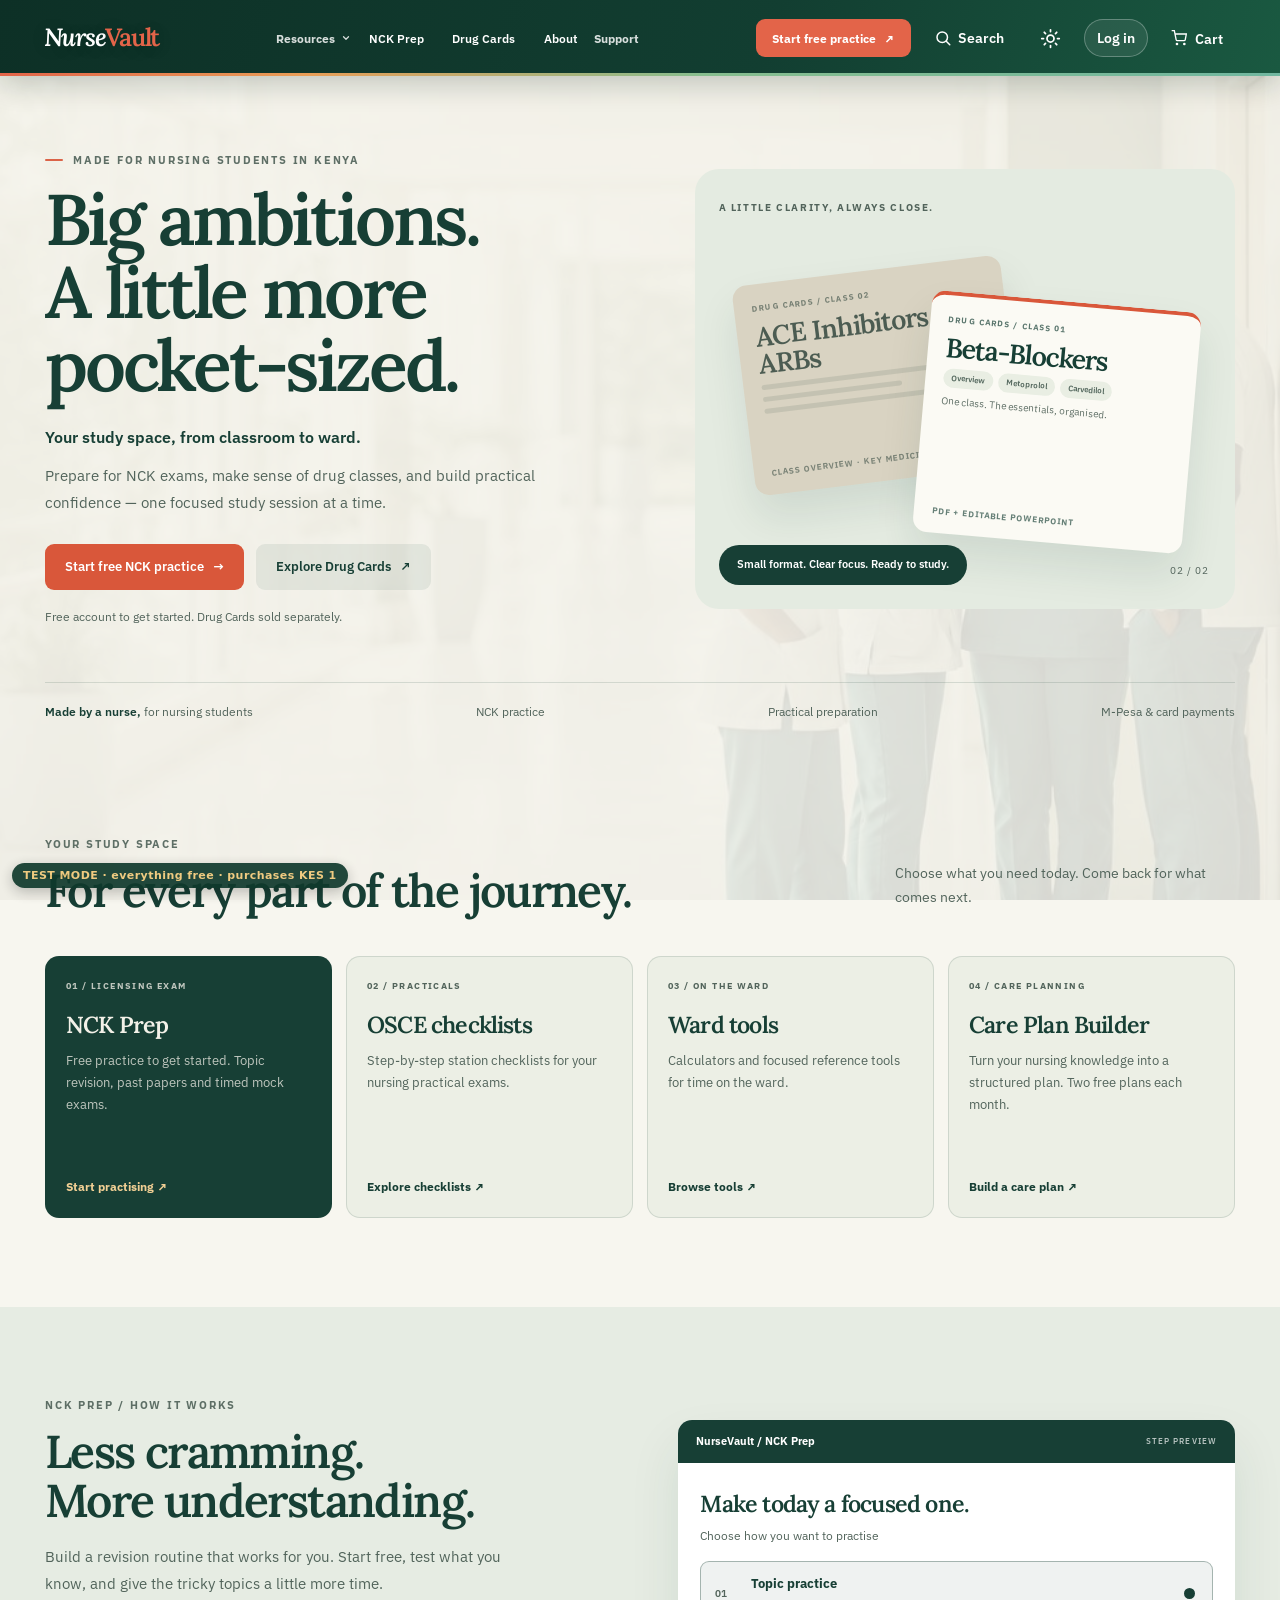
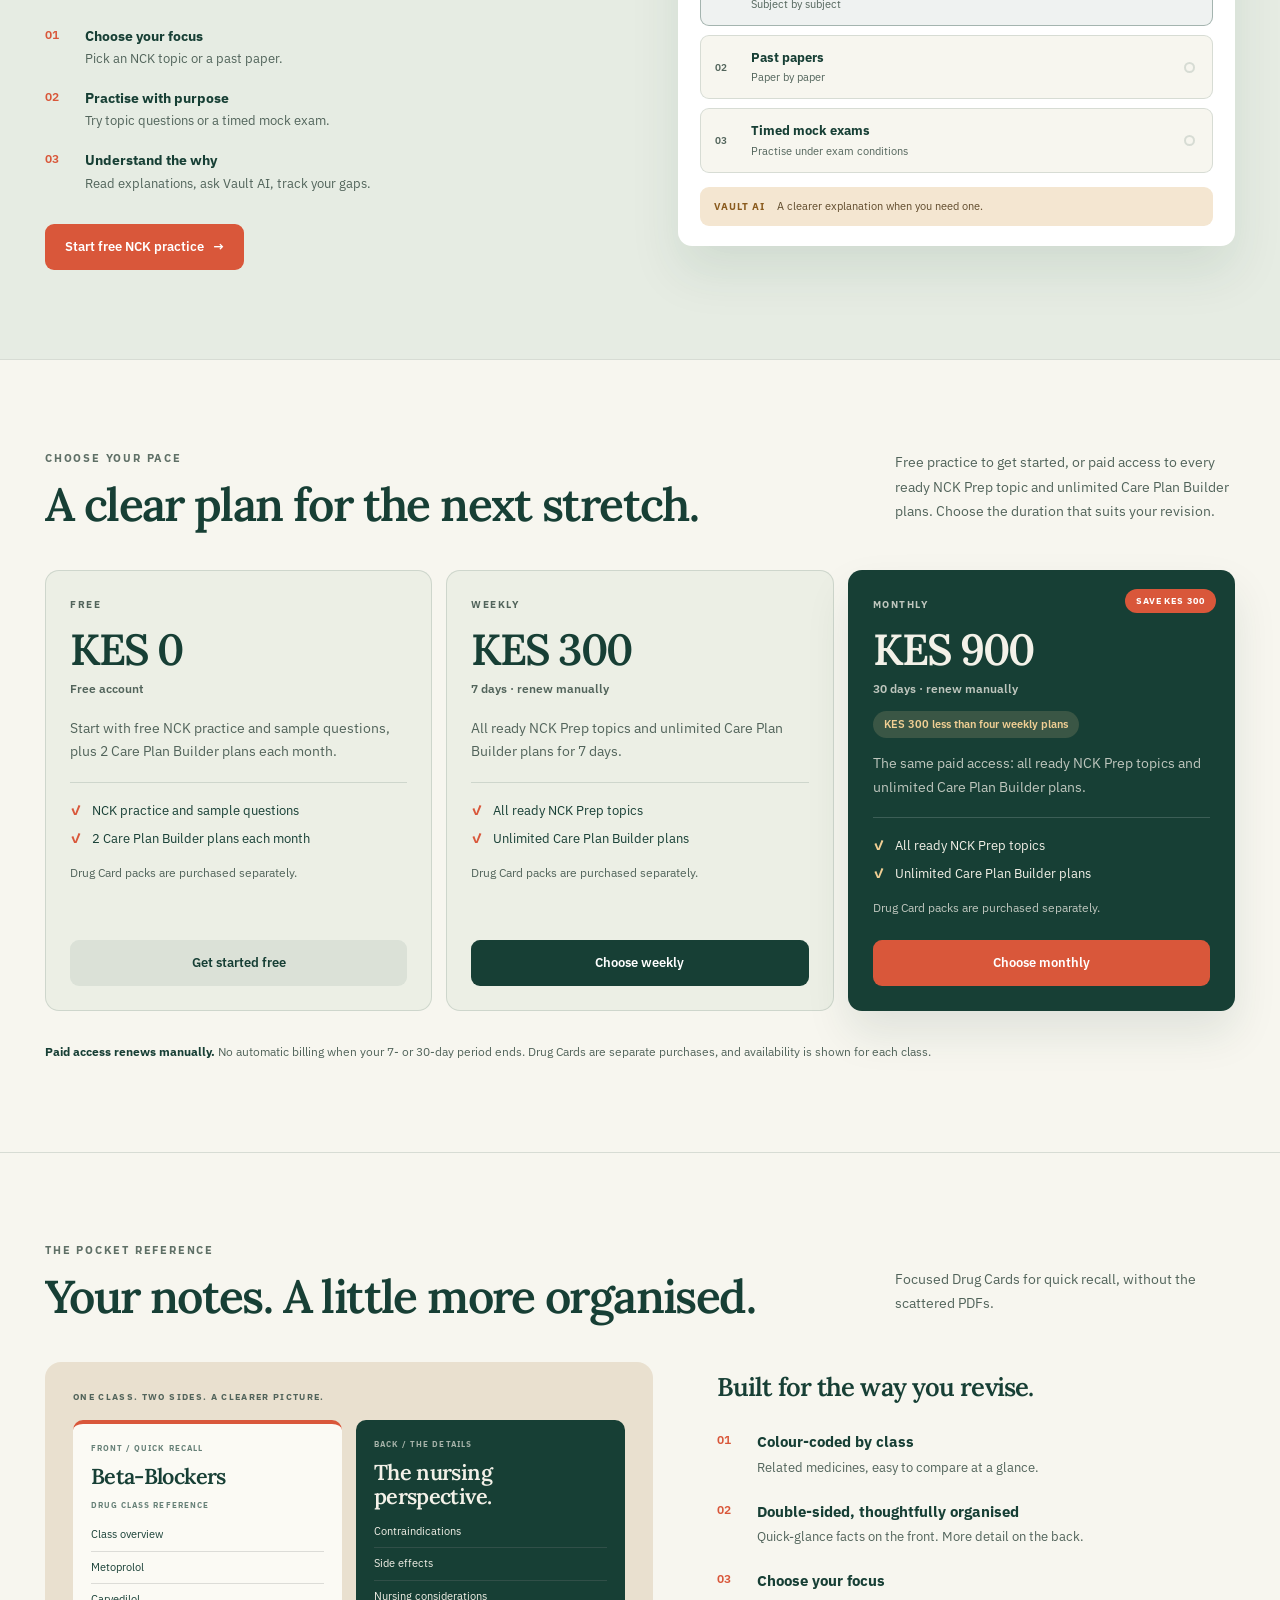
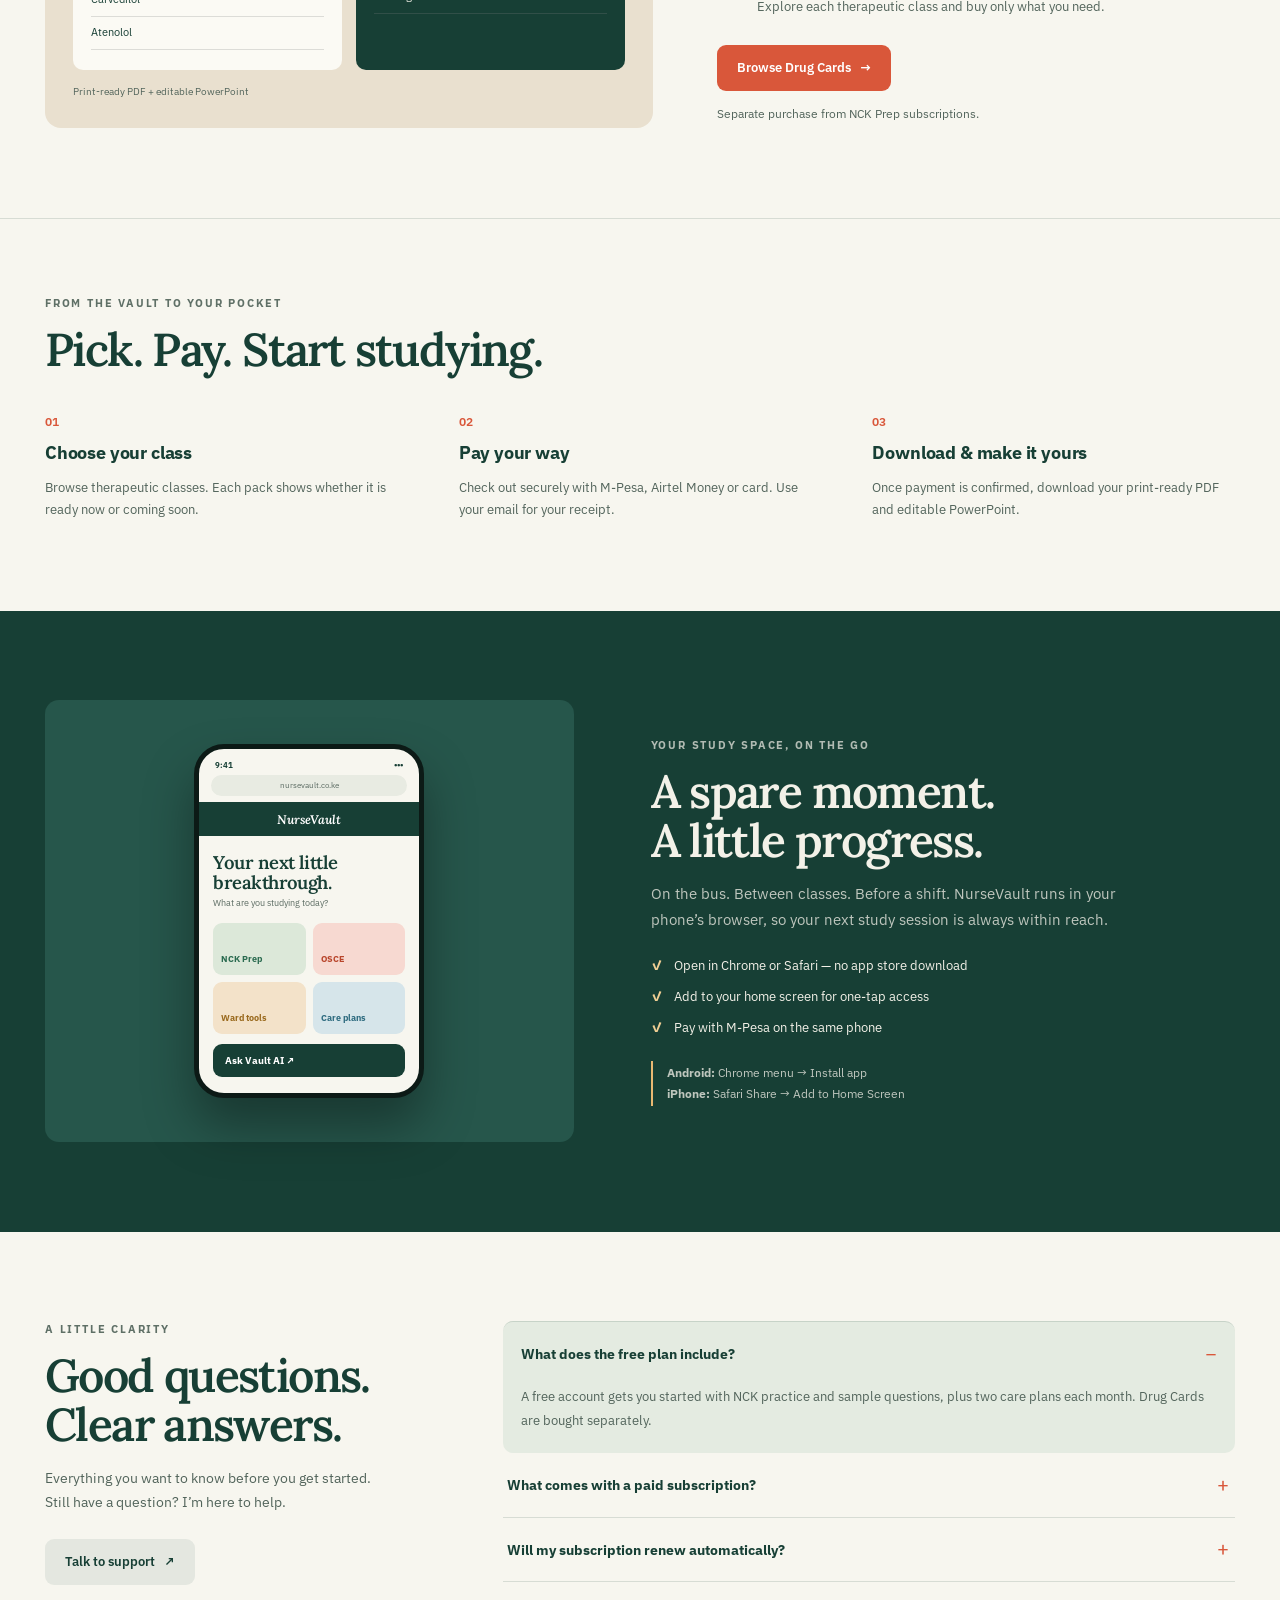
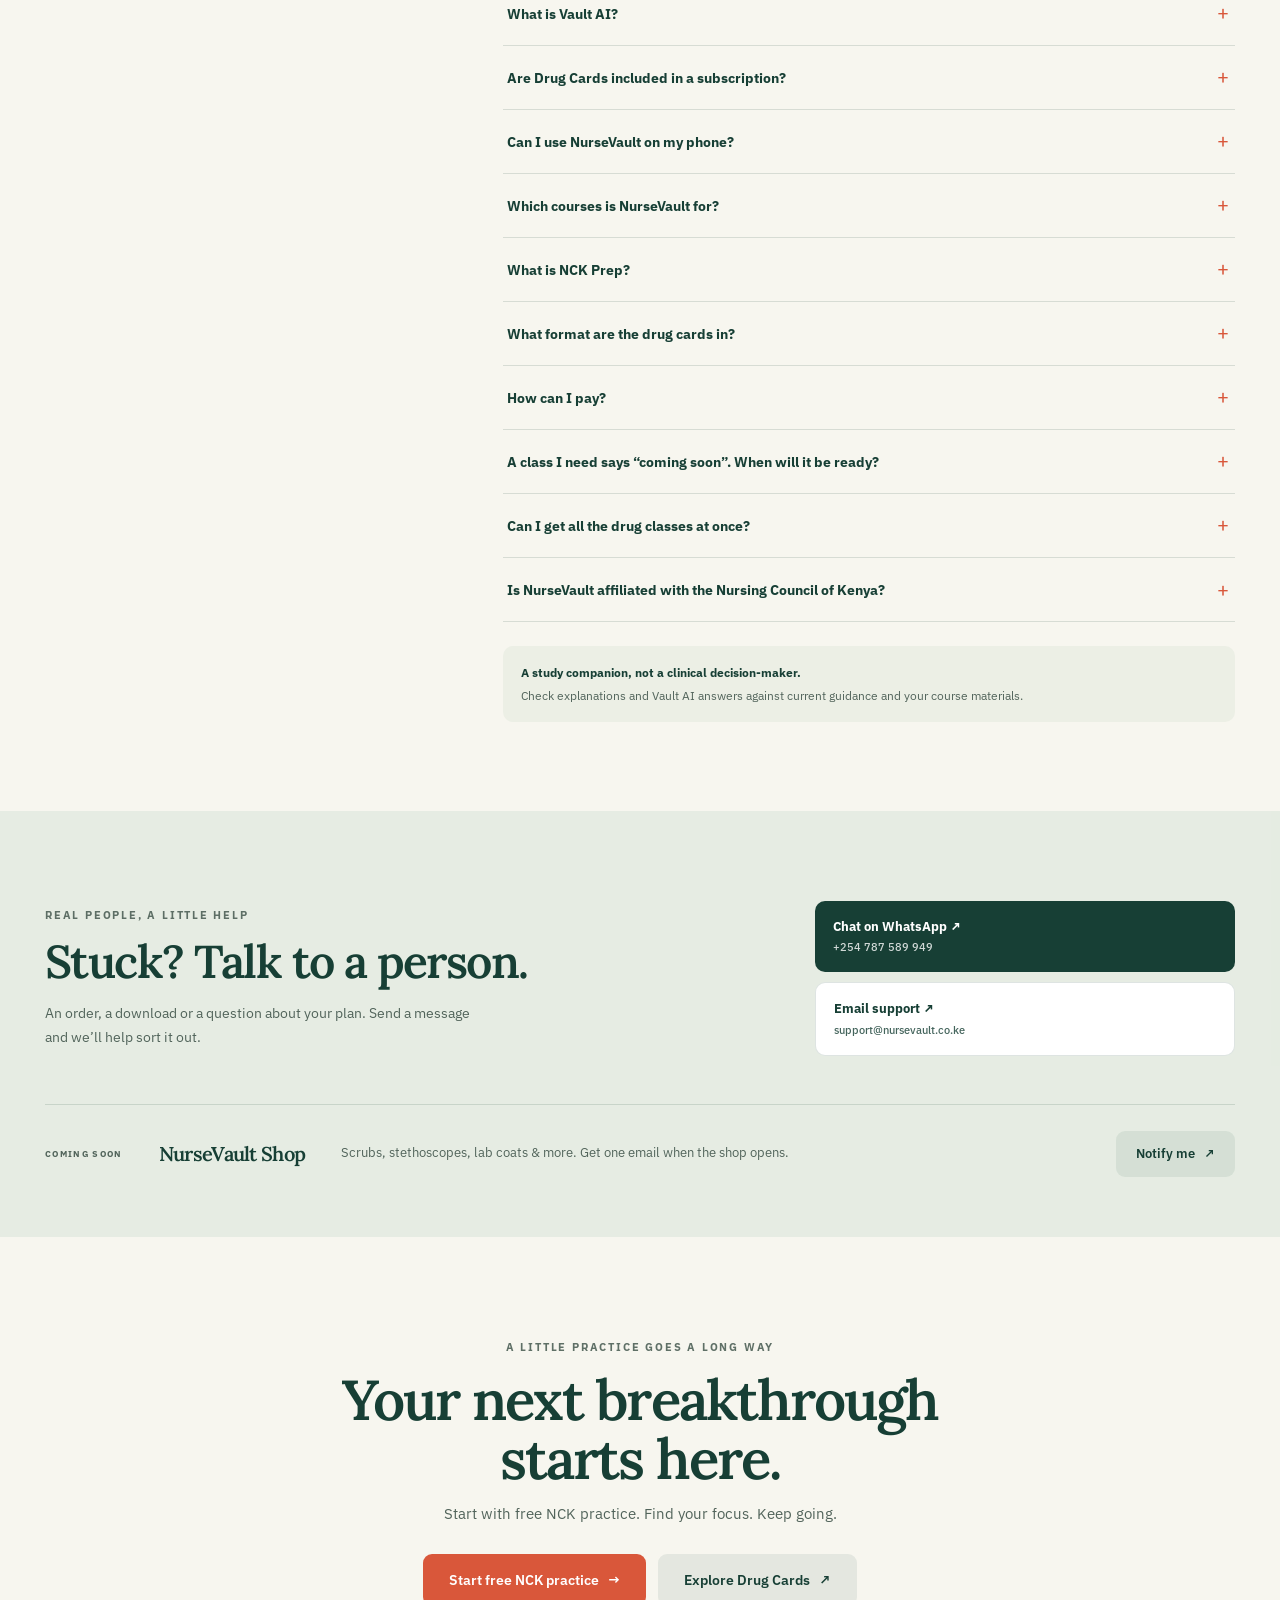
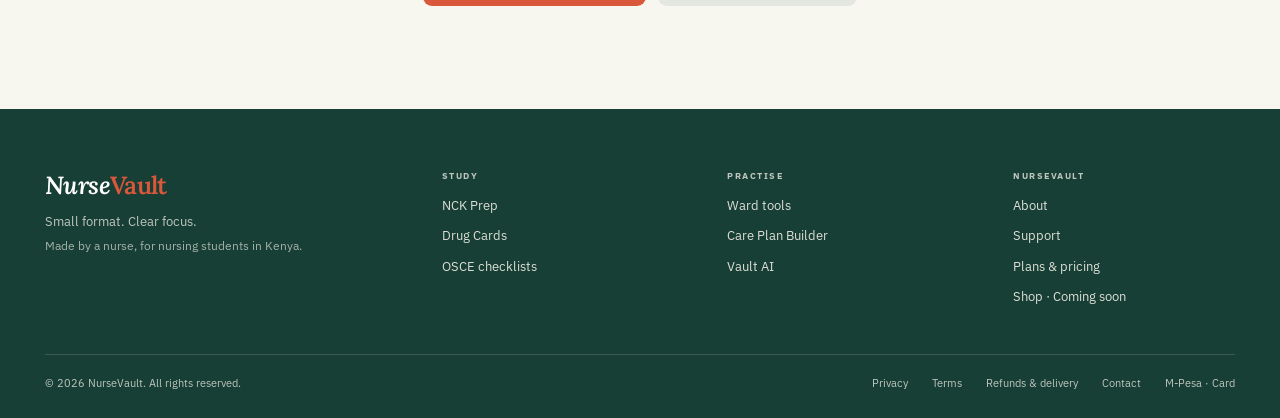
==== commit ec23515b: "Add files via upload" ====
--- a/index.html
+++ b/index.html
@@ -3320,6 +3320,158 @@
 #nck-page #nckRoot .nck-unit-select:hover,#nck-page #nckRoot .nck-input:hover{border-color:color-mix(in srgb,var(--green) 48%,var(--line-strong));}
 #nck-page #nckRoot .nck-unit-select:focus,#nck-page #nckRoot .nck-input:focus{border-color:var(--green);outline:3px solid color-mix(in srgb,var(--green) 17%,transparent);outline-offset:1px;}
 #nck-page #nckRoot .nck-pick-hint{margin:0 0 16px 2px;font-size:.79rem;}
+/* ---- Subject picker ---- */
+#nck-page #nckRoot .nck-picker{margin:0 0 12px;}
+#nck-page #nckRoot .nck-picker label{display:block;margin:0 0 8px 2px;font-size:.7rem;font-weight:800;letter-spacing:.09em;text-transform:uppercase;color:var(--ink-50);}
+#nck-page #nckRoot .nck-selwrap{position:relative;max-width:560px;}
+#nck-page #nckRoot .nck-selwrap .ic{position:absolute;left:15px;top:50%;transform:translateY(-50%);display:flex;color:var(--green-dark);pointer-events:none;}
+#nck-page #nckRoot .nck-selwrap::after{content:"";position:absolute;right:18px;top:50%;width:8px;height:8px;border-right:2px solid var(--ink-50);border-bottom:2px solid var(--ink-50);transform:translateY(-70%) rotate(45deg);pointer-events:none;transition:border-color .16s;}
+#nck-page #nckRoot .nck-selwrap:hover::after{border-color:var(--green);}
+#nck-page #nckRoot .nck-selwrap .nck-unit-select{appearance:none;-webkit-appearance:none;-moz-appearance:none;width:100%;max-width:none;min-width:0;min-height:54px;padding:12px 46px 12px 48px;border:1.5px solid var(--line-strong);border-radius:14px;background:var(--surface);color:var(--ink);font-family:inherit;font-size:.97rem;font-weight:600;cursor:pointer;text-overflow:ellipsis;box-shadow:0 4px 14px color-mix(in srgb,var(--ink) 5%,transparent);transition:border-color .16s,box-shadow .16s,transform .16s;}
+#nck-page #nckRoot .nck-selwrap .nck-unit-select:hover{border-color:var(--green);transform:translateY(-1px);box-shadow:0 7px 18px color-mix(in srgb,var(--ink) 8%,transparent);}
+#nck-page #nckRoot .nck-selwrap .nck-unit-select:focus{border-color:var(--green);outline:3px solid color-mix(in srgb,var(--green) 18%,transparent);outline-offset:1px;}
+#nck-page #nckRoot .nck-row[onclick]{transition:transform .16s,border-color .16s,box-shadow .16s;}
+#nck-page #nckRoot .nck-row[onclick]:hover{transform:translateY(-1px);border-color:color-mix(in srgb,var(--green) 55%,var(--line));box-shadow:0 8px 20px color-mix(in srgb,var(--ink) 8%,transparent);}
+/* ---- Practise by level card ---- */
+#nck-page #nckRoot .nck-lvcard{margin:0 0 14px;padding:20px;border:1px solid var(--line);border-radius:18px;background:linear-gradient(180deg,var(--surface),color-mix(in srgb,var(--paper-alt) 60%,var(--surface)));box-shadow:0 6px 20px color-mix(in srgb,var(--ink) 5%,transparent);}
+#nck-page #nckRoot .nck-lvhead{display:flex;align-items:center;gap:13px;margin:0 0 18px;}
+#nck-page #nckRoot .nck-lvic{flex:none;width:42px;height:42px;display:grid;place-items:center;border-radius:13px;background:color-mix(in srgb,var(--green) 14%,var(--surface));color:var(--green-dark);}
+#nck-page #nckRoot .nck-lvhead h3{margin:0;font-size:1.06rem;color:var(--ink);}
+#nck-page #nckRoot .nck-lvhead p{margin:3px 0 0;font-size:.8rem;line-height:1.4;}
+#nck-page #nckRoot .nck-lvlabel{margin:0 0 8px;font-size:.7rem;font-weight:800;letter-spacing:.09em;text-transform:uppercase;color:var(--ink-50);}
+#nck-page #nckRoot .nck-lvchips{display:flex;flex-wrap:wrap;gap:8px;margin:0 0 18px;}
+#nck-page #nckRoot .nck-lvchip{display:inline-flex;align-items:center;gap:7px;}
+#nck-page #nckRoot .nck-lvchip:disabled{opacity:.42;cursor:not-allowed;transform:none;box-shadow:none;}
+#nck-page #nckRoot .nck-lvdot{width:9px;height:9px;border-radius:50%;display:inline-block;flex:none;}
+#nck-page #nckRoot .nck-lvdot.easy{background:#2ea064;}
+#nck-page #nckRoot .nck-lvdot.medium{background:#e0a028;}
+#nck-page #nckRoot .nck-lvdot.hard{background:#d64646;}
+#nck-page #nckRoot .nck-lvchip.active .nck-lvdot{box-shadow:0 0 0 2px rgba(255,255,255,.85);}
+#nck-page #nckRoot .nck-lvfoot{display:flex;flex-wrap:wrap;align-items:center;justify-content:space-between;gap:14px 18px;padding-top:16px;border-top:1px solid var(--line);}
+#nck-page #nckRoot .nck-lvcount{display:flex;align-items:center;gap:12px;}
+#nck-page #nckRoot .nck-seg{display:inline-flex;padding:3px;border:1px solid var(--line);border-radius:12px;background:var(--paper-alt);}
+#nck-page #nckRoot .nck-seg button{min-width:48px;min-height:38px;padding:0 12px;border:0;border-radius:9px;background:transparent;color:var(--ink-70);font-family:inherit;font-size:.88rem;font-weight:700;cursor:pointer;transition:background .15s,color .15s,box-shadow .15s;}
+#nck-page #nckRoot .nck-seg button.on{background:var(--surface);color:var(--green-dark);box-shadow:0 2px 6px color-mix(in srgb,var(--ink) 12%,transparent);}
+#nck-page #nckRoot .nck-lvgo{display:flex;flex-wrap:wrap;align-items:center;gap:10px;margin-left:auto;}
+#nck-page #nckRoot .nck-lvnote{margin:-6px 0 14px;font-size:.78rem;line-height:1.45;}
+#nck-page #nckRoot .nck-lvsum{font-size:.82rem;font-weight:700;color:var(--green-dark);}
+#nck-page #nckRoot .nck-lvsum.dim{color:var(--ink-50);font-weight:600;}
+#nck-page #nckRoot .nck-lvclear{min-height:36px;padding:6px 12px;font-size:.78rem;}
+#nck-page #nckRoot .nck-lvgo .nck-btn:disabled{opacity:.5;cursor:not-allowed;}
+@media (max-width:560px){
+  #nck-page #nckRoot .nck-lvcard{padding:16px;}
+  #nck-page #nckRoot .nck-lvfoot{flex-direction:column;align-items:stretch;}
+  #nck-page #nckRoot .nck-lvgo{margin-left:0;justify-content:space-between;}
+  #nck-page #nckRoot .nck-lvgo .nck-btn{flex:1;}
+}
+/* ---- Box system for the NCK tabs ---- */
+#nck-page #nckRoot .nck-seclabel{display:flex;align-items:center;gap:12px;margin:26px 0 13px;font-size:.72rem;font-weight:800;letter-spacing:.1em;text-transform:uppercase;color:var(--ink-50);}
+#nck-page #nckRoot .nck-seclabel::after{content:"";flex:1;height:1px;background:var(--line);}
+#nck-page #nckRoot .nck-tiles{display:grid;grid-template-columns:repeat(auto-fit,minmax(250px,1fr));gap:15px;margin:0 0 6px;}
+#nck-page #nckRoot .nck-tile{--acc:var(--green);position:relative;display:flex;flex-direction:column;padding:22px;border:1px solid var(--line);border-radius:19px;background:var(--surface);box-shadow:var(--nck-card-shadow);overflow:hidden;transition:transform .18s ease,border-color .18s ease,box-shadow .18s ease;}
+#nck-page #nckRoot .nck-tile::before{content:"";position:absolute;inset:0 0 auto;height:4px;background:var(--acc);opacity:.9;}
+#nck-page #nckRoot .nck-tile:hover{transform:translateY(-3px);border-color:color-mix(in srgb,var(--acc) 46%,var(--line));box-shadow:0 16px 32px color-mix(in srgb,var(--acc) 13%,transparent);}
+#nck-page #nckRoot .nck-tile.a2{--acc:var(--coral);}
+#nck-page #nckRoot .nck-tile.a3{--acc:var(--blue);}
+#nck-page #nckRoot .nck-tile.a4{--acc:var(--purple);}
+#nck-page #nckRoot .nck-tile.a5{--acc:var(--gold);}
+#nck-page #nckRoot .nck-tile .ic{display:grid;place-items:center;width:48px;height:48px;margin:0 0 16px;border:1px solid color-mix(in srgb,var(--acc) 15%,var(--line));border-radius:15px;background:color-mix(in srgb,var(--acc) 10%,var(--surface));font-size:1.3rem;}
+#nck-page #nckRoot .nck-tile h3{margin:0 0 6px;color:var(--ink);font-size:1.04rem;line-height:1.35;}
+#nck-page #nckRoot .nck-tile p{margin:0 0 18px;color:var(--ink-70);font-size:.83rem;line-height:1.55;}
+#nck-page #nckRoot .nck-tile .acts{display:flex;flex-wrap:wrap;gap:8px;margin-top:auto;}
+#nck-page #nckRoot .nck-tile .acts .nck-btn{min-height:40px;padding:8px 16px;}
+#nck-page #nckRoot .nck-box{margin:0 0 14px;padding:20px;border:1px solid var(--line);border-radius:19px;background:var(--surface);box-shadow:var(--nck-card-shadow);}
+#nck-page #nckRoot .nck-boxhead{display:flex;align-items:center;gap:13px;margin:0 0 16px;}
+#nck-page #nckRoot .nck-boxic{flex:none;width:42px;height:42px;display:grid;place-items:center;border-radius:13px;background:color-mix(in srgb,var(--green) 14%,var(--surface));font-size:1.15rem;}
+#nck-page #nckRoot .nck-boxhead h3{margin:0;color:var(--ink);font-size:1.06rem;}
+#nck-page #nckRoot .nck-boxhead p{margin:3px 0 0;font-size:.8rem;line-height:1.4;}
+#nck-page #nckRoot div.nck-picker{display:block;padding:0;border:0;border-radius:0;background:none;box-shadow:none;margin:0 0 12px;}
+#nck-page #nckRoot .nck-box div.nck-picker{margin:0;}
+#nck-page #nckRoot .nck-focus-card{margin:18px 0 0;}
+/* ---- Themed subject dropdown ---- */
+#nck-page #nckRoot .nck-dd{position:relative;max-width:560px;}
+#nck-page #nckRoot .nck-dd .ic{position:absolute;left:15px;top:27px;transform:translateY(-50%);display:flex;color:var(--green-dark);pointer-events:none;z-index:1;}
+#nck-page #nckRoot .nck-dd::after{content:"";position:absolute;right:18px;top:27px;width:8px;height:8px;border-right:2px solid var(--ink-50);border-bottom:2px solid var(--ink-50);transform:translateY(-70%) rotate(45deg);pointer-events:none;transition:transform .18s,border-color .16s;}
+#nck-page #nckRoot .nck-dd.open::after{transform:translateY(-25%) rotate(225deg);border-color:var(--green);}
+#nck-page #nckRoot .nck-dd-btn{display:block;width:100%;min-height:54px;padding:12px 46px 12px 48px;border:1.5px solid var(--line-strong);border-radius:14px;background:var(--surface);color:var(--ink);font-family:inherit;font-size:.97rem;font-weight:600;text-align:left;cursor:pointer;box-shadow:0 4px 14px color-mix(in srgb,var(--ink) 5%,transparent);transition:border-color .16s,box-shadow .16s;}
+#nck-page #nckRoot .nck-dd-btn .cur{display:block;overflow:hidden;text-overflow:ellipsis;white-space:nowrap;}
+#nck-page #nckRoot .nck-dd-btn .cur.ph{color:var(--ink-50);}
+#nck-page #nckRoot .nck-dd-btn:hover,#nck-page #nckRoot .nck-dd.open .nck-dd-btn{border-color:var(--green);}
+#nck-page #nckRoot .nck-dd-btn:focus-visible,#nck-page #nckRoot .nck-dd.open .nck-dd-btn{outline:3px solid color-mix(in srgb,var(--green) 18%,transparent);outline-offset:1px;}
+#nck-page #nckRoot .nck-dd-list{position:absolute;z-index:60;left:0;right:0;top:calc(100% + 8px);max-height:min(340px,52vh);overflow-y:auto;margin:0;padding:6px;list-style:none;border:1.5px solid color-mix(in srgb,var(--green) 35%,var(--line));border-radius:16px;background:var(--surface);box-shadow:0 18px 40px color-mix(in srgb,var(--ink) 16%,transparent);outline:none;}
+#nck-page #nckRoot .nck-dd-list[hidden]{display:none;}
+#nck-page #nckRoot .nck-dd-list li{position:relative;display:flex;align-items:center;justify-content:space-between;gap:12px;margin:0;padding:11px 14px 11px 16px;border-radius:11px;color:var(--ink);font-size:.92rem;font-weight:600;line-height:1.35;cursor:pointer;transition:background .12s,color .12s;}
+#nck-page #nckRoot .nck-dd-list li .m{flex:none;color:var(--ink-50);font-size:.74rem;font-weight:700;}
+#nck-page #nckRoot .nck-dd-list li.act,#nck-page #nckRoot .nck-dd-list li:hover{background:color-mix(in srgb,var(--green) 13%,var(--surface));color:var(--green-dark);}
+#nck-page #nckRoot .nck-dd-list li.act::before,#nck-page #nckRoot .nck-dd-list li:hover::before{content:"";position:absolute;left:4px;top:9px;bottom:9px;width:3px;border-radius:3px;background:var(--green);}
+#nck-page #nckRoot .nck-dd-list li.sel{color:var(--green-dark);font-weight:800;}
+#nck-page #nckRoot .nck-dd-list li.sel .t::after{content:" ✓";color:var(--green);}
+/* ---- Practise by level: option cards ---- */
+#nck-page #nckRoot .nck-lvgrid{display:grid;grid-template-columns:repeat(auto-fit,minmax(138px,1fr));gap:10px;margin:0 0 20px;}
+#nck-page #nckRoot .nck-lvgrid.d3{grid-template-columns:repeat(3,minmax(0,1fr));}
+#nck-page #nckRoot .nck-lvopt{position:relative;display:flex;flex-direction:column;align-items:flex-start;gap:3px;padding:14px 14px 13px;border:1.5px solid var(--line);border-radius:16px;background:var(--surface);color:var(--ink);font-family:inherit;text-align:left;cursor:pointer;transition:transform .16s,border-color .16s,background .16s,box-shadow .16s;}
+#nck-page #nckRoot .nck-lvopt:hover:not(:disabled){transform:translateY(-2px);border-color:color-mix(in srgb,var(--green) 55%,var(--line));box-shadow:0 8px 20px color-mix(in srgb,var(--ink) 8%,transparent);}
+#nck-page #nckRoot .nck-lvopt .ico{display:block;margin:0 0 8px;}
+#nck-page #nckRoot .nck-lvopt .ico rect{fill:color-mix(in srgb,var(--ink) 14%,var(--surface));transition:fill .16s;}
+#nck-page #nckRoot .nck-lvopt .ico rect.f{fill:var(--green);}
+#nck-page #nckRoot .nck-lvopt.df-easy .ico rect.f{fill:#2ea064;}
+#nck-page #nckRoot .nck-lvopt.df-medium .ico rect.f{fill:#e0a028;}
+#nck-page #nckRoot .nck-lvopt.df-hard .ico rect.f{fill:#d64646;}
+#nck-page #nckRoot .nck-lvopt b{font-size:.93rem;font-weight:800;color:var(--ink);}
+#nck-page #nckRoot .nck-lvopt small{font-size:.74rem;line-height:1.35;color:var(--ink-50);}
+#nck-page #nckRoot .nck-lvopt .chk{position:absolute;top:10px;right:10px;width:20px;height:20px;display:grid;place-items:center;border-radius:50%;background:var(--green);color:#fff;font-size:.7rem;font-weight:800;opacity:0;transform:scale(.6);transition:opacity .15s,transform .15s;}
+#nck-page #nckRoot .nck-lvopt.on{border-color:var(--green);background:color-mix(in srgb,var(--green) 9%,var(--surface));box-shadow:0 0 0 3px color-mix(in srgb,var(--green) 14%,transparent);}
+#nck-page #nckRoot .nck-lvopt.on .chk{opacity:1;transform:scale(1);}
+#nck-page #nckRoot .nck-lvopt.on b{color:var(--green-dark);}
+#nck-page #nckRoot .nck-lvopt:disabled{cursor:not-allowed;opacity:.5;}
+@media (max-width:520px){#nck-page #nckRoot .nck-lvgrid.d3{grid-template-columns:1fr;}#nck-page #nckRoot .nck-lvgrid.d3 .nck-lvopt{flex-direction:row;align-items:center;flex-wrap:wrap;gap:4px 12px;}#nck-page #nckRoot .nck-lvgrid.d3 .nck-lvopt .ico{margin:0;}}
+/* ---- Rings: Free today + focus topics ---- */
+#nck-page #nckRoot .nck-ringwrap{position:relative;display:grid;place-items:center;flex:none;}
+#nck-page #nckRoot .nck-ring{display:block;}
+#nck-page #nckRoot .nck-ring .trk{stroke:color-mix(in srgb,var(--ink) 9%,var(--surface));}
+#nck-page #nckRoot .nck-ring .bar{animation:nckRing .95s cubic-bezier(.2,.7,.2,1) both;}
+@keyframes nckRing{from{stroke-dashoffset:var(--c);}}
+@media (prefers-reduced-motion:reduce){#nck-page #nckRoot .nck-ring .bar{animation:none;}}
+#nck-page #nckRoot .nck-ringcenter{position:absolute;inset:0;display:flex;flex-direction:column;align-items:center;justify-content:center;text-align:center;line-height:1.1;}
+#nck-page #nckRoot .nck-ringcenter b{color:var(--ink);font-size:1.55rem;font-weight:800;letter-spacing:-.02em;}
+#nck-page #nckRoot .nck-ringcenter span{margin-top:3px;color:var(--ink-50);font-size:.66rem;font-weight:800;letter-spacing:.09em;text-transform:uppercase;}
+#nck-page #nckRoot .nck-free-banner.nck-free-ring{display:flex;align-items:center;gap:22px;margin:0 0 16px;padding:18px 22px;border:1px solid var(--line);border-radius:22px;background:linear-gradient(135deg,color-mix(in srgb,var(--green) 7%,var(--surface)),var(--surface));box-shadow:var(--nck-card-shadow);}
+#nck-page #nckRoot .nck-free-ring .nck-free-copy{flex:1;min-width:0;}
+#nck-page #nckRoot .nck-free-ring .nck-free-copy b{display:block;color:var(--green-dark);font-size:1.12rem;}
+#nck-page #nckRoot .nck-free-ring .nck-free-copy p{margin:5px 0 0;max-width:46ch;color:var(--ink-70);font-size:.85rem;line-height:1.5;}
+#nck-page #nckRoot .nck-free-ring > a{margin-left:0;white-space:nowrap;}
+/* focus topics */
+#nck-page #nckRoot .nck-focus-card{display:block;margin:18px 0 0;padding:22px;border-radius:22px;}
+#nck-page #nckRoot .nck-focus-card .nck-focus-heading{margin:0 0 18px;}
+#nck-page #nckRoot .nck-focus-circles{display:flex;flex-wrap:wrap;gap:20px 24px;margin:0 0 20px;padding:0;list-style:none;}
+#nck-page #nckRoot .nck-fc{width:100px;margin:0;padding:0;text-align:center;list-style:none;}
+#nck-page #nckRoot .nck-fc .nck-ringwrap{width:84px;height:84px;margin:0 auto 9px;}
+#nck-page #nckRoot .nck-fc .nck-ringcenter b{font-size:1.02rem;}
+#nck-page #nckRoot .nck-fc-name{display:-webkit-box;-webkit-line-clamp:3;-webkit-box-orient:vertical;overflow:hidden;color:var(--ink);font-size:.76rem;font-weight:700;line-height:1.3;}
+#nck-page #nckRoot .nck-fc-dash{width:84px;height:84px;border:2.5px dashed color-mix(in srgb,var(--gold) 55%,var(--line));border-radius:50%;box-sizing:border-box;}
+#nck-page #nckRoot .nck-fc-dash b{color:color-mix(in srgb,var(--gold) 80%,var(--ink));}
+@media (max-width:640px){
+  #nck-page #nckRoot .nck-free-banner.nck-free-ring{flex-wrap:wrap;justify-content:center;text-align:center;padding:18px;}
+  #nck-page #nckRoot .nck-free-ring .nck-free-copy{flex-basis:100%;}
+  #nck-page #nckRoot .nck-free-ring .nck-free-copy p{margin-left:auto;margin-right:auto;}
+  #nck-page #nckRoot .nck-focus-circles{justify-content:center;}
+  #nck-page #nckRoot .nck-focus-card > .nck-btn{width:100%;}
+}
+/* progress: each section is a box */
+#nck-page #nckRoot .nck-section{margin-top:16px;padding:22px;border:1px solid var(--line);border-radius:19px;background:var(--surface);box-shadow:var(--nck-card-shadow);}
+#nck-page #nckRoot .nck-section-title{margin:0 0 16px;padding-bottom:11px;font-size:1.12rem;}
+/* exam dates: cards in a grid */
+#nck-page #nckRoot .nck-list.nck-evgrid{grid-template-columns:repeat(auto-fill,minmax(290px,1fr));gap:14px;}
+#nck-page #nckRoot .nck-evgrid .nck-ev{flex-direction:column;align-items:flex-start;justify-content:flex-start;gap:14px;margin:0;padding:20px;border:1px solid var(--line);border-radius:19px;background:var(--surface);box-shadow:var(--nck-card-shadow);}
+#nck-page #nckRoot .nck-evgrid .nck-ev .when{display:inline-block;margin:0 0 8px;padding:4px 11px;border-radius:999px;background:color-mix(in srgb,var(--green) 11%,var(--surface));color:var(--green-dark);font-size:.74rem;font-weight:800;}
+#nck-page #nckRoot .nck-evgrid .nck-ev.past{opacity:.6;}
+#nck-page #nckRoot .nck-evgrid .nck-ev .acts{margin-top:auto;}
+#nck-page #nckRoot .nck-tiles.n4,#nck-page #nckRoot .nck-tiles.n2{grid-template-columns:repeat(2,minmax(0,1fr));}
+#nck-page #nckRoot .nck-tiles.n1{grid-template-columns:minmax(0,440px);}
+@media (max-width:640px){
+  #nck-page #nckRoot .nck-tiles,#nck-page #nckRoot .nck-tiles.n4,#nck-page #nckRoot .nck-tiles.n2,#nck-page #nckRoot .nck-tiles.n1{grid-template-columns:1fr;}
+  #nck-page #nckRoot .nck-section,#nck-page #nckRoot .nck-box{padding:16px;}
+}
 #nck-page #nckRoot .nck-list{display:grid;gap:10px;border:0;}
 #nck-page #nckRoot .nck-row{gap:16px;margin:0;padding:17px 18px;border:1px solid var(--line);border-radius:16px;background:var(--surface);box-shadow:0 4px 15px color-mix(in srgb,var(--ink) 4%,transparent);}
 #nck-page #nckRoot .nck-row:hover{transform:translateY(-1px);border-color:color-mix(in srgb,var(--green) 42%,var(--line));background:var(--surface);box-shadow:var(--nck-card-shadow);}
@@ -5374,16 +5526,25 @@
 <header>
   <div class="header-row">
     <a class="wordmark" href="#/" aria-label="NurseVault home">Nurse<span>Vault</span></a>
-    <nav class="main-nav">
-      <a href="#/categories">Categories</a>
-      <a href="#subscribe">Subscribe</a>
-      <a href="#/tools">Tools</a>
-      <a href="#/osce">OSCE</a>
-      <a href="#/careplan">Care plans</a>
-      <a href="#/shop">Shop</a>
+    <nav class="main-nav" aria-label="Main">
+      <div class="nav-dd">
+        <button type="button" class="nav-dd-btn" aria-haspopup="true">Resources <svg viewBox="0 0 24 24" aria-hidden="true"><path d="M6 9l6 6 6-6"/></svg></button>
+        <div class="nav-dd-menu">
+          <a href="#/categories">All categories</a>
+          <a href="#/osce">OSCE checklists</a>
+          <a href="#/tools">Ward tools</a>
+          <a href="#/careplan">Care plans</a>
+          <a href="#subscribe">Plans &amp; pricing</a>
+          <a href="#/shop">Shop</a>
+        </div>
+      </div>
+      <a href="#/nck-prep">NCK Prep</a>
+      <a href="#/drug-cards">Drug Cards</a>
       <a href="#about">About</a>
+      <button type="button" class="nav-link" onclick="toggleSupport()" aria-haspopup="dialog" aria-controls="support-sidebar">Support</button>
     </nav>
     <div style="display:flex;align-items:center;gap:10px;">
+      <a class="nav-cta" href="#/nck-prep">Start free practice <span aria-hidden="true">&#8599;</span></a>
       <button class="search-btn" onclick="openSearch()" aria-label="Search resources" title="Search">
         <svg viewBox="0 0 24 24"><circle cx="11" cy="11" r="7"/><path d="M21 21l-4.3-4.3"/></svg>
         <span class="theme-label">Search</span>
@@ -5427,76 +5588,354 @@
 
   <div class="shell-main">
 
-<div id="nv-redesigned-home" aria-label="Redesigned NurseVault homepage"></div><script id="nv-redesigned-home-bootstrap">
-(function(){
-  if (!document.body.dataset.page) document.body.dataset.page = 'home';
-  var host = document.getElementById('nv-redesigned-home');
-  if (!host || host.shadowRoot) return;
-  var root = host.attachShadow({ mode: 'open' });
-  root.innerHTML = "<style>\n    :host{display:block;color-scheme:light;--paper:#f5f1e7;--paper-deep:#ebe5d8;--card:#fcfaf5;--green:#173f35;--green-2:#245c4d;--ink:#21382f;--muted:#64746b;--line:#d9d4c7;--coral:#e4572e;--gold:#c98a2c;--blue:#4d8390}\n    *{box-sizing:border-box;transition:background-color .35s ease,color .35s ease,border-color .35s ease}\n    :host{scroll-behavior:smooth;scroll-padding-top:84px}\n    :host{display:block;margin:0;background:var(--hd-paper,var(--paper));color:var(--hd-ink,var(--ink));font:15px/1.55 \"IBM Plex Sans\",sans-serif}\n    button,a{font:inherit}\n    button{cursor:pointer}\n    a{color:inherit}\n    button:focus-visible,a:focus-visible{outline:3px solid var(--gold);outline-offset:4px}\n    .display{font-family:\"Lora\",Georgia,serif}\n    .wrap{width:min(1190px,calc(100% - 48px));margin-inline:auto}\n    .site-header{position:sticky;top:0;z-index:5;background:var(--green);color:#fbf8f0;border-bottom:1px solid rgba(255,255,255,.13)}\n    .header-inner{display:flex;align-items:center;justify-content:space-between;gap:28px;min-height:72px}\n    .brand{display:flex;align-items:center;gap:11px;text-decoration:none;white-space:nowrap}\n    .brand-mark{display:grid;place-items:center;width:38px;height:38px;border:1px solid rgba(255,255,255,.28);border-radius:11px;color:#f4d39b}\n    .brand-name{font:600 20px/1 \"Lora\",Georgia,serif;font-style:italic;letter-spacing:-.05em}\n    .brand-name b{color:#f27956;font-style:normal}\n    .brand-sub{display:block;margin-top:5px;color:rgba(245,241,231,.62);font:600 9px/1 \"IBM Plex Sans\",sans-serif;text-transform:uppercase;letter-spacing:.15em}\n    .main-nav{display:flex;align-items:center;gap:28px}\n    .main-nav a{font-size:13px;font-weight:600;color:rgba(251,248,240,.82);text-decoration:none}\n    .main-nav a:hover{color:#f2a188}\n    .sample-btn{border:1px solid rgba(255,255,255,.34);border-radius:99px;background:transparent;color:white;padding:10px 16px;font-size:12px;font-weight:600}\n    .sample-btn:hover{background:rgba(255,255,255,.08)}\n    .hero{position:relative;overflow:hidden;padding:69px 0 64px;background:radial-gradient(ellipse at 82% 10%,rgba(201,138,44,.1),transparent 28rem),var(--hd-paper,var(--paper))}\n    .hero-grid{display:grid;grid-template-columns:1.04fr .96fr;align-items:center;gap:72px}\n    .kicker{display:inline-flex;align-items:center;gap:9px;padding:7px 12px;border:1px solid var(--hd-line,#d8d0be);border-radius:999px;background:var(--hd-kicker-bg,rgba(249,246,238,.75));color:var(--hd-muted,#4f675c);font-size:10px;font-weight:700;letter-spacing:.14em;text-transform:uppercase}\n    .kicker i,.status i{width:7px;height:7px;border-radius:50%;background:var(--coral)}\n    h1{max-width:640px;margin:23px 0 20px;color:var(--hd-accent,var(--green));font:500 clamp(44px,6.1vw,74px)/1.04 \"Lora\",Georgia,serif;letter-spacing:-.055em}\n    h1 em{position:relative;color:var(--hd-coral-accent,#d85531);font-style:normal;white-space:nowrap}\n    h1 em:after{position:absolute;right:0;bottom:-9px;left:0;height:9px;border-top:3px solid var(--hd-coral-accent,#d85531);border-radius:50%;content:\"\"}\n    .lead{max-width:560px;margin:0;color:var(--hd-muted,#52645a);font-size:16px;line-height:1.8}\n    .hero-actions{display:flex;align-items:center;flex-wrap:wrap;gap:18px;margin-top:29px}\n    .primary,.text-action{display:inline-flex;align-items:center;gap:12px;min-height:50px;text-decoration:none;font-weight:700}\n    .primary{border:0;border-radius:4px;background:var(--coral);padding:0 21px;color:white;font-size:13px;box-shadow:0 5px 12px rgba(228,87,46,.14)}\n    .primary:hover{background:#cf4a24}\n    .text-action{border:0;background:transparent;padding:0 4px;color:var(--hd-accent,#1b5143);font-size:13px;text-decoration:underline;text-decoration-color:var(--hd-line-strong,#b9c1b6);text-underline-offset:5px}\n    .hero-proof{display:flex;gap:16px;flex-wrap:wrap;margin-top:29px;padding-top:15px;border-top:1px solid var(--hd-line,var(--line));color:var(--hd-muted,#69776e);font-size:12px}\n    .hero-proof strong{color:var(--hd-ink,var(--ink))}\n    .art-panel{position:relative;min-height:405px;overflow:hidden;border:1px solid #153d33;border-radius:9px;background:radial-gradient(circle at 78% 24%,rgba(235,182,111,.19) 0 3px,transparent 4px),linear-gradient(142deg,#225a4b,#12372f 68%,#102f29);padding:28px;color:var(--paper);box-shadow:0 20px 50px rgba(23,63,53,.14)}\n    .art-overline{font-size:10px;font-weight:700;letter-spacing:.17em;text-transform:uppercase;color:#c8d7c9}\n    .art-title{margin-top:6px;font:500 27px/1.15 \"Lora\",Georgia,serif}\n    .art-tag{position:absolute;top:27px;right:27px;border:1px solid rgba(255,255,255,.23);border-radius:99px;padding:6px 11px;font-size:9px;letter-spacing:.12em;text-transform:uppercase}\n    .study-card{position:absolute;width:47%;height:65%;border:1px solid #ddd6c7;border-radius:6px;background:#f8f5ec;padding:19px;color:var(--ink);box-shadow:0 18px 32px rgba(11,34,28,.24)}\n    .study-card.back{top:27%;left:14%;transform:rotate(-8deg);background:#f1ecdf}\n    .study-card.front{top:31%;left:43%;transform:rotate(4deg)}\n    .card-rule{width:39px;height:5px;border-radius:99px;background:var(--coral)}\n    .study-card.back .card-rule{background:var(--blue)}\n    .card-label{margin:17px 0 7px;color:#6d7970;font-size:8px;font-weight:700;letter-spacing:.12em;text-transform:uppercase}\n    .card-title{margin:0;color:var(--green);font:600 clamp(20px,2.2vw,29px)/1.1 \"Lora\",Georgia,serif;letter-spacing:-.04em}\n    .card-tags{display:flex;gap:5px;flex-wrap:wrap;margin-top:16px}\n    .card-tags span{border-radius:3px;background:#ece8df;padding:5px 7px;color:#607168;font-size:8px}\n    .card-bottom{display:flex;align-items:center;justify-content:space-between;margin-top:18px;padding-top:10px;border-top:1px solid #ded8ca;color:#68766b;font-size:8px;font-weight:700;text-transform:uppercase;letter-spacing:.09em}\n    .card-bottom b{color:var(--green);font:600 14px \"Lora\",Georgia,serif;letter-spacing:0;text-transform:none}\n    .ready-stamp{position:absolute;bottom:26px;left:25px;border:1px solid rgba(255,255,255,.25);border-radius:99px;background:rgba(23,63,53,.8);padding:8px 12px;font-size:9px;letter-spacing:.1em}\n    .pathways{padding-top:27px;border-top:1px solid var(--hd-line,#d7d1c3);margin-top:66px}\n    .path-heading{display:flex;justify-content:space-between;align-items:baseline;gap:12px;margin-bottom:16px}\n    .eyebrow{color:var(--hd-muted,#718078);font-size:10px;font-weight:700;letter-spacing:.17em;text-transform:uppercase}\n    .path-heading p{margin:0;color:var(--hd-muted,#76837a);font-size:12px}\n    .path-grid{display:grid;grid-template-columns:1.13fr .87fr;gap:13px}\n    .path-card{display:flex;align-items:center;justify-content:space-between;gap:22px;min-height:120px;border:1px solid var(--hd-line,#d8d2c5);border-radius:7px;background:var(--hd-surface,#fbf9f3);padding:20px 24px;text-align:left;transition:transform .18s,border-color .18s}\n    .path-card:hover{transform:translateY(-2px);border-color:var(--hd-line-strong,#87998b)}\n    .path-card.nck{border-color:var(--green);background:var(--green);color:#fbf8f0}\n    .path-copy{display:flex;align-items:flex-start;gap:15px}\n    .path-icon{display:grid;place-items:center;flex:0 0 42px;height:42px;border-radius:6px;background:var(--hd-icon-bg,#e9eee4);color:var(--hd-accent,#1b5143);font-size:12px;font-weight:700}\n    .nck .path-icon{background:rgba(255,255,255,.1);color:#f0c483}\n    .path-card strong{display:block;font:600 23px/1.2 \"Lora\",Georgia,serif;letter-spacing:-.03em}\n    .path-card small{display:block;max-width:480px;margin-top:5px;color:var(--hd-muted,#64746b);font-size:12px;line-height:1.6}\n    .path-card.nck small{color:rgba(212,223,212,.85)}\n    .path-arrow{flex:0 0 auto;font-size:20px;color:var(--hd-accent,#315c4c)}\n    .nck .path-arrow{color:#e9bd7b}\n    .catalog{border-top:1px solid var(--hd-line,var(--line));background:var(--hd-surface-alt,#eee9dd);padding:58px 0 80px}\n    .catalog-head{display:flex;align-items:flex-end;justify-content:space-between;gap:28px;padding-bottom:23px;border-bottom:1px solid var(--hd-line,#d4cec0)}\n    .catalog-head .eyebrow{margin:0 0 12px}\n    .catalog-head h2{margin:0;color:var(--hd-accent,var(--green));font:500 clamp(34px,4.2vw,48px)/1.08 \"Lora\",Georgia,serif;letter-spacing:-.05em}\n    .catalog-head p{max-width:650px;margin:10px 0 0;color:var(--hd-muted,#64746b);font-size:14px;line-height:1.7}\n    .tabs,.filters{display:flex;gap:4px;border:1px solid var(--hd-line,#d4cec0);border-radius:999px;background:var(--hd-surface,#f8f5ed);padding:4px;white-space:nowrap}\n    .tabs button,.filters button{border:0;border-radius:999px;background:transparent;padding:9px 13px;color:var(--hd-muted,#607168);font-size:11px;font-weight:700}\n    .tabs button[aria-selected=\"true\"]{background:var(--green);color:#fbf8f0;box-shadow:0 2px 6px rgba(23,63,53,.13)}\n    .filters button[aria-pressed=\"true\"]{background:var(--hd-pressed-bg,#dce8dc);color:var(--hd-accent,#245b48)}\n    .catalog-tools{display:flex;align-items:center;justify-content:space-between;flex-wrap:wrap;gap:12px;padding:18px 0}\n    .catalog-note{display:flex;align-items:center;gap:8px;color:var(--hd-muted,#738078);font-size:12px}\n    .catalog-note i{width:8px;height:8px;border-radius:50%;background:#4c8069}\n    .product-grid{display:grid;grid-template-columns:repeat(3,minmax(0,1fr));gap:14px}\n    .product-card{position:relative;display:flex;flex-direction:column;min-height:260px;overflow:hidden;border:1px solid var(--hd-line,#d9d3c6);border-radius:7px;background:var(--hd-surface,#fbf9f3);padding:19px 20px 17px;transition:transform .18s,box-shadow .18s}\n    .product-card:before{position:absolute;top:0;left:0;width:4px;height:100%;background:var(--blue);content:\"\"}\n    .product-card:nth-child(3n+2):before{background:var(--coral)}\n    .product-card:nth-child(3n):before{background:var(--gold)}\n    .product-card:hover{transform:translateY(-3px);box-shadow:0 14px 26px rgba(24,48,39,.1)}\n    .product-head{display:flex;align-items:center;justify-content:space-between}\n    .status{display:inline-flex;align-items:center;gap:7px;border-radius:99px;padding:5px 9px;font-size:9px;font-weight:700;letter-spacing:.08em;text-transform:uppercase}\n    .status-ready{background:var(--hd-ok-bg,#e3ecdf);color:var(--hd-ok-text,#3e6c54)}\n    .status-ready i{background:#4c8069}\n    .status-soon{background:var(--hd-soon-bg,#f3e8d9);color:var(--hd-soon-text,#946a3a)}\n    .status-soon i{background:#c98a2c}\n    .product-code{display:grid;place-items:center;width:38px;height:38px;transform:rotate(5deg);border-radius:4px;background:var(--hd-blue-bg,#e5edef);color:var(--hd-blue-text,#3c6c77);font:600 11px \"Lora\",Georgia,serif}\n    .product-card:nth-child(3n+2) .product-code{background:var(--hd-coral-bg,#f5e5dc);color:var(--hd-coral-text2,#ad5135)}\n    .product-card:nth-child(3n) .product-code{background:var(--hd-gold-bg,#f2eadb);color:var(--hd-gold-text,#956e31)}\n    .product-kind{margin:15px 0 6px;color:var(--hd-muted,#7c877e);font-size:9px;font-weight:700;letter-spacing:.14em;text-transform:uppercase}\n    .product-card h3{max-width:300px;margin:0;color:var(--hd-accent,#21483b);font:500 21px/1.18 \"Lora\",Georgia,serif;letter-spacing:-.035em}\n    .product-description{margin:9px 0 16px;color:var(--hd-muted,#68766c);font-size:12px;line-height:1.6}\n    .product-foot{display:flex;align-items:flex-end;justify-content:space-between;gap:12px;margin-top:auto;padding-top:13px;border-top:1px solid var(--hd-line,#e0dbcf)}\n    .product-foot>div{display:flex;flex-direction:column;gap:2px}\n    .count{color:var(--hd-muted,#7c877e);font-size:10px}\n    .product-foot strong{color:var(--hd-accent,var(--green));font:600 19px \"Lora\",Georgia,serif}\n    .product-action{display:inline-flex;align-items:center;gap:6px;min-height:36px;border:1px solid var(--hd-line-strong,#c7cdbf);border-radius:4px;background:transparent;padding:0 10px;color:var(--hd-accent,#315c4c);font-size:10px;font-weight:700}\n    .product-action:hover{border-color:var(--hd-accent,#315c4c);background:var(--hd-hover,#f0f2e9)}\n    .not-ready{color:var(--hd-warn,#8b7557);font-size:10px;font-weight:600}\n    .fine-print{display:flex;align-items:center;justify-content:space-between;gap:14px;flex-wrap:wrap;margin-top:23px;border:1px solid var(--hd-line,#d9d2c4);border-radius:6px;background:var(--hd-surface,#f5f1e7);padding:13px 17px;color:var(--hd-muted,#69776e);font-size:11px}\n    .nck-panel{display:grid;grid-template-columns:.8fr 1.2fr;overflow:hidden;border:1px solid var(--hd-line,#c9d1c7);border-radius:8px;background:var(--hd-surface,#f8f6ee)}\n    .nck-panel[hidden],.product-card[hidden]{display:none}\n    .nck-dark{position:relative;overflow:hidden;background:var(--green);padding:32px;color:#f6f2e7}\n    .nck-dark .eyebrow{color:#e1e9db}\n    .nck-dark h3{margin:29px 0 10px;font:500 34px/1.08 \"Lora\",Georgia,serif;letter-spacing:-.04em}\n    .nck-dark p{margin:0;color:rgba(211,223,211,.82);font-size:13px;line-height:1.7}\n    .nck-content{padding:34px}\n    .nck-content h3{margin:0 0 16px;color:var(--hd-accent,#214438);font:500 25px/1.3 \"Lora\",Georgia,serif}\n    .nck-content p{color:var(--hd-muted,#69776e);font-size:12px;line-height:1.7}\n    .chips{display:flex;gap:8px;flex-wrap:wrap}\n    .chips span{border:1px solid var(--hd-line,#d8d9cd);border-radius:999px;background:var(--hd-surface-alt,#f2efe5);padding:7px 11px;color:var(--hd-muted,#5f7065);font-size:10px;font-weight:600}\n    .site-footer{border-top:1px solid var(--hd-line,var(--line));padding:20px 0;color:var(--hd-muted,#748078);font-size:11px}\n    dialog{width:min(510px,calc(100% - 28px));border:1px solid var(--hd-line,#d8d2c5);border-radius:9px;background:var(--hd-surface,#f8f5ed);padding:0;color:var(--hd-ink,var(--ink));box-shadow:0 28px 80px rgba(0,0,0,.28)}\n    dialog::backdrop{background:rgba(18,33,29,.68);backdrop-filter:blur(3px)}\n    .dialog-head{display:flex;justify-content:space-between;gap:16px;padding:20px 24px;border-bottom:1px solid var(--hd-line,#ded8ca)}\n    .dialog-head p{margin:0 0 6px;color:var(--hd-muted,#78837a);font-size:9px;font-weight:700;letter-spacing:.16em;text-transform:uppercase}\n    .dialog-head h2{margin:0;color:var(--hd-accent,var(--green));font:500 26px/1.15 \"Lora\",Georgia,serif}\n    .dialog-close{width:36px;height:36px;border:1px solid var(--hd-line,#d8d2c5);border-radius:50%;background:transparent;color:var(--hd-muted,#59695e)}\n    .dialog-body{padding:24px}\n    .sample-art{border-radius:6px;background:var(--green);padding:18px}\n    .sample-paper{border:1px solid var(--hd-line,#e0dacb);border-radius:4px;background:var(--hd-surface,#fcfaf5);padding:22px}\n    .sample-paper .product-kind{margin-top:0}\n    .sample-paper h3{margin:0;color:var(--hd-accent,var(--green));font:500 30px \"Lora\",Georgia,serif}\n    .sample-paper p{margin:14px 0 0;color:var(--hd-muted,#68766c);font-size:12px;line-height:1.7}\n    .dialog-foot{display:flex;justify-content:space-between;align-items:center;gap:12px;border-top:1px solid var(--hd-line,#ded8ca);background:var(--hd-surface-alt,#f3efe5);padding:15px 24px;color:var(--hd-muted,#79847b);font-size:10px}\n    .dialog-done{border:0;border-radius:4px;background:var(--green);padding:10px 14px;color:#fff;font-size:11px;font-weight:700}\n    @media(max-width:900px){.hero-grid{grid-template-columns:1fr;gap:38px}.art-panel{width:min(100%,560px);margin-inline:auto}.product-grid{grid-template-columns:repeat(2,minmax(0,1fr))}}\n    @media(max-width:700px){.wrap{width:min(100% - 32px,560px)}.header-inner{min-height:64px;gap:10px}.main-nav{display:none}.brand-name{font-size:18px}.sample-btn{padding:9px 12px;font-size:11px}.hero{padding:45px 0 44px}.hero-grid{gap:34px}h1{font-size:clamp(42px,11vw,60px)}.art-panel{min-height:340px;padding:22px}.study-card{height:64%;padding:14px}.study-card.back{left:10%}.study-card.front{left:39%}.card-label{margin-top:13px}.card-tags{margin-top:11px}.pathways{margin-top:46px}.path-heading{display:block}.path-heading p{margin-top:5px}.path-grid{grid-template-columns:1fr}.path-card{min-height:108px;padding:17px}.catalog{padding:42px 0 60px}.catalog-head{display:block}.tabs{width:max-content;margin-top:20px}.catalog-tools{align-items:flex-start}.catalog-note{max-width:180px}.product-grid{grid-template-columns:1fr}.product-card{min-height:230px}.nck-panel{grid-template-columns:1fr}.nck-dark{padding:25px}.nck-dark h3{margin-top:20px}.nck-content{padding:25px}}\n    @media(max-width:390px){.wrap{width:calc(100% - 26px)}.brand-mark{width:34px;height:34px}.brand-name{font-size:16px}.brand-sub{font-size:8px}.sample-btn{padding:8px 10px;font-size:10px}.hero-proof{gap:8px}.art-panel{min-height:310px}.study-card{width:51%;height:62%;padding:12px}.study-card.front{left:39%;width:47%}.card-title{font-size:20px}.card-bottom{margin-top:13px}.filters button{padding:8px 9px;font-size:10px}}\n    @media(prefers-reduced-motion:reduce){html{scroll-behavior:auto}*,*::before,*::after{animation-duration:.01ms!important;transition-duration:.01ms!important}}\n  \n/* Homepage visual direction — appended within the existing homepage Shadow DOM stylesheet. */\n:host{--paper:#F2F5EF;--paper-deep:#E6EDE5;--card:#fff;--green:#123B2E;--green-2:#267250;--ink:#1A342A;--muted:#61746A;--line:#D6E2D8;--coral:#E56349;--gold:#D39B41;--blue:#397D91}\nmain#top{background:var(--hd-paper,var(--paper));color:var(--hd-ink,var(--ink))}\n.hero{isolation:isolate;overflow:hidden;padding:clamp(54px,7vw,94px) 0 clamp(56px,7vw,86px);background:radial-gradient(ellipse at 88% 5%,color-mix(in srgb,var(--green-2) 13%,transparent),transparent 31rem),radial-gradient(ellipse at 0 82%,color-mix(in srgb,var(--gold) 10%,transparent),transparent 23rem),var(--hd-paper,var(--paper))}\n.hero::before{content:\"\";position:absolute;z-index:-1;top:-15rem;right:-12rem;width:35rem;height:35rem;border:1px solid color-mix(in srgb,var(--green-2) 12%,transparent);border-radius:50%;box-shadow:0 0 0 28px color-mix(in srgb,var(--green-2) 3%,transparent),0 0 0 65px color-mix(in srgb,var(--green-2) 2%,transparent)}\n.hero-grid{grid-template-columns:1.05fr .95fr;gap:clamp(38px,6.5vw,86px)}\n.kicker{padding:9px 14px;border-color:color-mix(in srgb,var(--green-2) 18%,var(--line));background:var(--hd-surface,var(--card));box-shadow:0 5px 16px rgba(16,56,38,.05);font-size:.66rem;letter-spacing:.14em}\nh1{max-width:670px;margin:24px 0 20px;font-size:clamp(3.25rem,6.7vw,6rem);line-height:.99;letter-spacing:-.075em}\nh1 em{white-space:normal}\nh1 em:after{bottom:-5px;height:7px;border-top-width:4px}\n.lead{max-width:580px;font-size:clamp(1rem,1.25vw,1.14rem);line-height:1.8}\n.hero-actions{gap:17px;margin-top:31px}\n.primary{min-height:55px;border-radius:14px;background:linear-gradient(120deg,#E66A4D,#D84E35);padding:0 23px;font-size:.82rem;box-shadow:0 12px 25px rgba(216,78,53,.2)}\n.primary:hover{background:linear-gradient(120deg,#EB7758,#D84E35);transform:translateY(-2px);box-shadow:0 17px 32px rgba(216,78,53,.25)}\n.text-ac